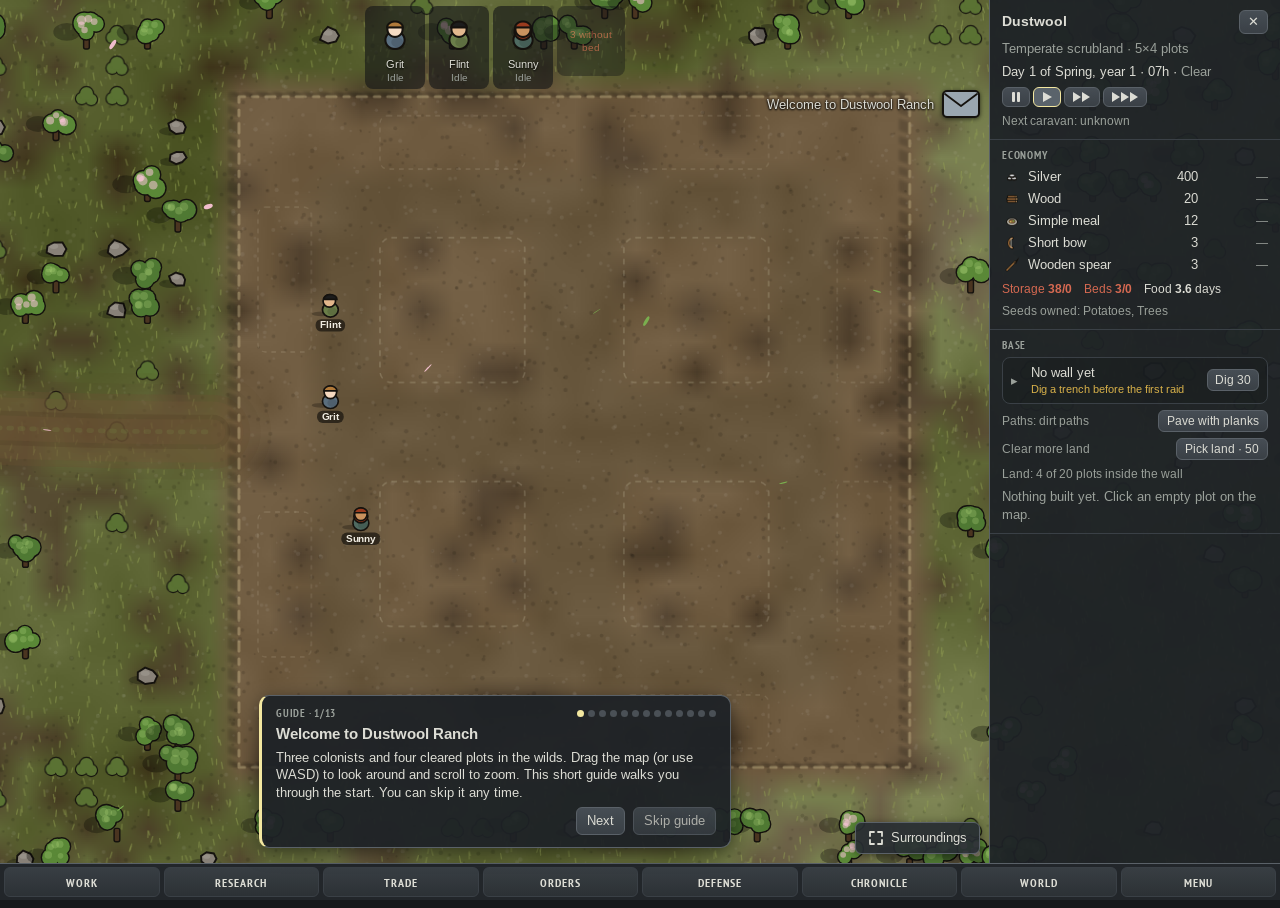
==== index.html @ 15cac8dd "Random events, expeditions, bosses, legacy perks and relics - Storyteller with 3 levels, tension met" ====
<!doctype html>
<html lang="en">
<head>
<meta charset="utf-8">
<meta name="viewport" content="width=device-width,initial-scale=1,viewport-fit=cover">
<meta name="description" content="Dustwool Ranch - a semi-idle colony builder in the browser.">
<meta name="theme-color" content="#22262a">
<meta name="mobile-web-app-capable" content="yes">
<meta name="apple-mobile-web-app-capable" content="yes">
<meta name="apple-mobile-web-app-title" content="Dustwool">
<link rel="manifest" href="manifest.webmanifest">
<link rel="icon" type="image/png" sizes="192x192" href="icon-192.png">
<link rel="apple-touch-icon" href="apple-touch-icon.png">
<title>Dustwool Ranch</title>
<link rel="preconnect" href="https://fonts.googleapis.com">
<link rel="stylesheet" href="https://fonts.googleapis.com/css2?family=Arimo:wght@400;600;700&family=PT+Sans+Narrow:wght@400;700&display=swap">
<style>
/* Layout: full-screen map canvas. Gate wall on the left, plot grid to the right, overview sidebar on the right edge, tabs along the bottom. Deliberately single dark theme like a colony-sim UI. */
:root{
  --ground:#16191b;
  --panel:rgba(30,34,38,.95);
  --edge:#5a6168;
  --edge-soft:#3a4046;
  --text:#ddddd5;
  --dim:#9ba19b;
  --hi:#f3e7a0;
  --good:#8fc46a;
  --bad:#d86a52;
  --warn:#d8b14a;
  --btn:#3a4046;
  --btn-top:#464d54;
  --btn-hover:#535b63;
  --bar:#c9a640;
  --side:290px;
  --r:6px;
  --ui:'Arimo',Arial,'Helvetica Neue',sans-serif;
  --narrow:'PT Sans Narrow','Arial Narrow',Arial,sans-serif;
  color-scheme:dark;
}
html,body{height:100%;overflow:hidden}
[hidden]{display:none!important}
body{background:var(--ground);color:var(--text);font:13px/1.35 var(--ui);user-select:none;-webkit-user-select:none}
#game{position:fixed;inset:0;width:100%;height:100%;display:block;touch-action:none}
.ov{position:fixed;z-index:5}
button{font:inherit;color:var(--text);background:linear-gradient(var(--btn-top),var(--btn));border:1px solid var(--edge);padding:4px 10px;cursor:pointer;border-radius:var(--r)}
button:hover:not([disabled]){background:var(--btn-hover);color:var(--hi)}
button:focus-visible,select:focus-visible,input:focus-visible{outline:2px solid var(--hi);outline-offset:1px}
button[disabled]{opacity:.45;cursor:default}
select,input{font:inherit;color:var(--text);background:#2a2f34;border:1px solid var(--edge);padding:3px 6px;border-radius:var(--r);max-width:100%}
input[type=number]{width:72px;font-variant-numeric:tabular-nums}
.pane{background:var(--panel);border:1px solid var(--edge);box-shadow:0 4px 18px rgba(0,0,0,.5);border-radius:10px}
h3{margin:0;font:700 15px/1.2 var(--ui);text-wrap:balance}
h4{margin:0;font:700 11px/1 var(--narrow);letter-spacing:.07em;text-transform:uppercase;color:var(--dim)}
.lbl{font:700 11px/1 var(--narrow);letter-spacing:.06em;text-transform:uppercase;color:var(--dim)}
.dim{color:var(--dim)}
.num{font-variant-numeric:tabular-nums}
.good{color:var(--good)}.bad{color:var(--bad)}.warn{color:var(--warn)}

#side{right:0;top:0;bottom:calc(36px + env(safe-area-inset-bottom,0px));width:var(--side);display:flex;flex-direction:column;border-left:1px solid var(--edge);background:var(--panel);padding-top:env(safe-area-inset-top,0px);padding-right:env(safe-area-inset-right,0px)}
#side .sect{padding:10px 12px;border-bottom:1px solid var(--edge-soft);display:flex;flex-direction:column;gap:6px}
#side .scroll{overflow:auto;flex:1;min-height:0}
#side .site b{font-size:14px}
.spd{display:flex;gap:3px}
.spd button{padding:3px 7px;display:flex;align-items:center}
.spd button.on{background:#5a636b;border-color:var(--hi)}
.spd svg{height:12px;fill:currentColor}
.eco{display:grid;grid-template-columns:20px 1fr auto auto;gap:2px 6px;align-items:center;font-size:12.5px}
.eco img{width:20px;height:20px}
.eco .n{text-align:right;font-variant-numeric:tabular-nums}
.eco .rate{text-align:right;font-variant-numeric:tabular-nums;font-size:11.5px;min-width:64px}
.grp{border:1px solid var(--edge-soft);border-radius:8px;background:rgba(0,0,0,.14);overflow:hidden}
.grp>.gh{display:grid;grid-template-columns:14px 1fr auto;gap:6px;align-items:center;padding:6px 8px;cursor:pointer}
.grp>.gh:hover{background:rgba(255,255,255,.04)}
.grp>.gh small{display:block;color:var(--dim);font-size:11px}
.grp .chev{transition:transform .15s;color:var(--dim)}
.grp.open .chev{transform:rotate(90deg)}
.grp .gb{padding:0 8px 6px 28px;display:flex;flex-direction:column}
.plotrow{display:grid;grid-template-columns:1fr auto;gap:2px 8px;align-items:center;padding:4px 0;border-top:1px solid rgba(255,255,255,.05)}
.plotrow .nm{cursor:pointer;min-width:0}
.plotrow .nm:hover{color:var(--hi)}
.plotrow small{display:block;color:var(--dim);font-size:11px}
.plotrow button,.grp .gh button{padding:2px 7px;font-size:12px;white-space:nowrap}
#sidetoggle{right:max(8px,env(safe-area-inset-right,0px));top:calc(8px + env(safe-area-inset-top,0px))}
#ovbtn{right:calc(var(--side) + 10px);bottom:calc(46px + env(safe-area-inset-bottom,0px));display:flex;align-items:center;gap:7px;padding:6px 12px;background:rgba(40,45,50,.92);box-shadow:0 2px 10px rgba(0,0,0,.45)}
#ovbtn svg{width:16px;height:16px;fill:none;stroke:currentColor;stroke-width:1.8;stroke-linecap:round;stroke-linejoin:round}
#ovbtn.on{border-color:var(--hi);color:var(--hi)}
body.side-hidden #ovbtn{right:max(10px,env(safe-area-inset-right,0px))}
body.side-hidden #side{display:none}
body:not(.side-hidden) #sidetoggle{display:none}

#pawnbar{left:calc((100% - var(--side))/2);transform:translateX(-50%);top:calc(6px + env(safe-area-inset-top,0px));display:flex;gap:4px;max-width:calc(100% - var(--side) - 120px);overflow-x:auto}
body.side-hidden #pawnbar{left:50%}
.pw{width:58px;flex:none;display:flex;flex-direction:column;align-items:center;cursor:grab;padding:2px 0 3px;border:1px solid transparent;background:rgba(20,22,24,.62);border-radius:8px;touch-action:none}
.pw:hover{border-color:var(--edge)}
.pw.sel{border-color:var(--hi)}
.pw img{width:48px;height:48px;pointer-events:none}
.pw span{font-size:11px;max-width:56px;overflow:hidden;text-overflow:ellipsis;white-space:nowrap;text-shadow:0 1px 2px #000}
.pw i{font-style:normal;font-size:9.5px;color:var(--dim);max-width:56px;overflow:hidden;text-overflow:ellipsis;white-space:nowrap}
.pw.empty{cursor:default;opacity:.65;justify-content:center;font-size:10px;color:var(--dim);height:68px;text-align:center;padding:0 4px}

#msgs{left:max(10px,env(safe-area-inset-left,0px));top:calc(10px + env(safe-area-inset-top,0px));display:flex;flex-direction:column;gap:3px;pointer-events:none;max-width:min(420px,calc(100% - var(--side) - 40px))}
#msgs div{background:rgba(15,17,19,.8);padding:3px 9px;font-size:12.5px;text-shadow:0 1px 1px #000;border-radius:6px}
#letters{right:calc(var(--side) + 10px);top:calc(90px + env(safe-area-inset-top,0px));display:flex;flex-direction:column;gap:6px;align-items:flex-end}
body.side-hidden #letters{right:max(10px,env(safe-area-inset-right,0px))}
.letter{display:flex;align-items:center;gap:8px;background:none;border:none;padding:0;cursor:pointer;color:var(--text);text-shadow:0 1px 2px #000,0 0 3px #000}
.letter:hover{background:none;color:var(--hi)}
.letter svg{width:38px;height:28px;flex:none;filter:drop-shadow(0 1px 2px rgba(0,0,0,.6))}
.letter span{font-size:12.5px;max-width:200px;text-align:right}

#tabs{left:0;right:0;bottom:0;display:flex;gap:4px;background:#22262a;border-top:1px solid var(--edge);padding:3px max(4px,env(safe-area-inset-right,0px)) calc(3px + env(safe-area-inset-bottom,0px)) max(4px,env(safe-area-inset-left,0px))}
#tabs button{flex:1;height:30px;background:linear-gradient(#383e43,#2c3135);font:700 12px var(--narrow);letter-spacing:.08em;text-transform:uppercase;padding:0 4px;border-color:var(--edge-soft)}
#tabs button.on{background:#4c535a;color:var(--hi);border-color:var(--edge)}
#panel{left:max(6px,env(safe-area-inset-left,0px));bottom:calc(42px + env(safe-area-inset-bottom,0px));width:min(600px,calc(100vw - 12px));max-height:calc(100% - 140px);overflow:auto;padding:12px 14px;display:flex;flex-direction:column;gap:10px}
#panel>*,#inspect>*{flex-shrink:0}
#inspect{z-index:7}
.bcat{margin-top:4px}
#inspect{left:max(6px,env(safe-area-inset-left,0px));bottom:calc(42px + env(safe-area-inset-bottom,0px));width:min(410px,calc(100vw - 12px));max-height:calc(100% - 140px);overflow:auto;padding:10px 12px;display:flex;flex-direction:column;gap:8px}
body.panel-open #inspect{left:min(614px,calc(100vw - 416px))}
#hint{left:calc((100% - var(--side))/2);transform:translateX(-50%);bottom:calc(48px + env(safe-area-inset-bottom,0px));background:rgba(15,17,19,.88);padding:5px 12px;font-size:12.5px;border:1px solid var(--edge-soft);border-radius:8px}

.row{display:flex;align-items:center;gap:8px;flex-wrap:wrap}
.between{display:flex;justify-content:space-between;align-items:center;gap:8px}
.chips{display:flex;gap:4px;flex-wrap:wrap}
.chip{border:1px solid var(--edge);padding:1px 8px;font-size:11.5px;background:#2b3035;border-radius:10px}
.chip.ok{border-color:#5f7f45;color:var(--good)}.chip.no{border-color:#7a4a3e;color:var(--bad)}
.bar{height:8px;background:#121416;border:1px solid #3c4248;position:relative;flex:1;min-width:60px;border-radius:5px;overflow:hidden}
.bar>i{position:absolute;left:0;top:0;bottom:0;background:var(--bar)}
.bar.green>i{background:#6f9a4d}.bar.blue>i{background:#5c8bb0}
.skill{display:grid;grid-template-columns:86px 14px 22px 1fr;align-items:center;gap:6px;font-size:12.5px}
.skill .lv{text-align:right;font-variant-numeric:tabular-nums}
.skill svg{width:12px;height:14px}
.skill .bar{height:12px}
.skill .bar>i{background:rgba(220,220,210,.22)}
.portrait{width:56px;height:56px;background:#15181b;border:1px solid var(--edge-soft);border-radius:8px}
table{border-collapse:collapse;width:100%}
td,th{padding:4px 6px;text-align:left;font-size:12.5px;border-bottom:1px solid var(--edge-soft)}
th{font:700 11px var(--narrow);letter-spacing:.06em;text-transform:uppercase;color:var(--dim)}
td.n{text-align:right;font-variant-numeric:tabular-nums}
td img{width:20px;height:20px;vertical-align:middle}
.tablewrap{overflow-x:auto}
.build{display:grid;grid-template-columns:repeat(auto-fill,minmax(170px,1fr));gap:6px}
.build button{display:flex;flex-direction:column;align-items:flex-start;gap:2px;padding:6px 9px;text-align:left}
.build small{color:var(--dim);font-size:11px;line-height:1.3}
.proj{border:1px solid var(--edge-soft);padding:8px 10px;display:flex;flex-direction:column;gap:5px;background:rgba(0,0,0,.15);border-radius:8px}
.proj.cur{border-color:var(--hi)}
.proj.done{opacity:.6}
.biomes{display:grid;grid-template-columns:repeat(auto-fill,minmax(210px,1fr));gap:8px}
.biome{border:1px solid var(--edge);padding:10px;display:flex;flex-direction:column;gap:6px;background:rgba(0,0,0,.18);border-radius:10px}
.biome ul{margin:0;padding-left:16px;font-size:12px;line-height:1.4}
.swatch{height:26px;border:1px solid var(--edge-soft);border-radius:6px}

#modalwrap{position:fixed;inset:0;z-index:20;background:rgba(0,0,0,.45);display:flex;align-items:center;justify-content:center;padding:16px}
#modal{width:min(800px,100%);max-height:calc(100% - 20px);overflow:auto;padding:16px 18px;display:flex;flex-direction:column;gap:12px}
#modal p{margin:0;max-width:64ch;line-height:1.5}
#modal.narrow{width:min(560px,100%)}
@media (min-width:700px){body:not(.side-hidden) #modalwrap{padding-right:calc(var(--side) + 16px)}body:not(.side-hidden) #tut{left:calc((100% - var(--side))/2)}}
#modal.narrow p{max-width:none}
.cols2{display:grid;grid-template-columns:1fr 1fr;gap:16px}
.cols2>div{min-width:0}
.req{border:1px solid var(--warn);border-radius:8px;padding:8px 10px;display:flex;flex-direction:column;gap:6px;background:rgba(216,177,74,.07)}
#ghost{position:fixed;z-index:30;pointer-events:none;transform:translate(-50%,-50%)}
#ghost img{width:44px;height:44px;opacity:.85}
@media (max-width:900px){:root{--side:256px}}
@media (max-width:700px){
  #ovbtn{right:max(10px,env(safe-area-inset-right,0px));bottom:calc(140px + env(safe-area-inset-bottom,0px))}
  .cols2{grid-template-columns:1fr}
  #side{width:min(300px,86vw);z-index:8}
  #sidetoggle{z-index:9;top:auto;bottom:calc(48px + env(safe-area-inset-bottom,0px))}
  #pawnbar,body.side-hidden #pawnbar{left:50%;max-width:calc(100% - 20px);top:auto;bottom:calc(90px + env(safe-area-inset-bottom,0px))}
  #letters,body.side-hidden #letters{right:max(10px,env(safe-area-inset-right,0px))}
  body.panel-open #inspect{display:none}
}
@media (prefers-reduced-motion:reduce){.grp .chev{transition:none}}
/* cinematic */
#cine{position:fixed;inset:0;z-index:60;cursor:pointer;color:#eee}
#cine .bar{position:absolute;left:0;right:0;height:0;background:#050505;transition:height 1.1s cubic-bezier(.2,.8,.2,1)}
#cine.on .bar{height:10vh}#cine .bt{top:0}#cine .bb{bottom:0}
#cine .ctitle{position:absolute;top:13vh;left:0;right:0;text-align:center;font:700 42px/1.1 var(--narrow);letter-spacing:.14em;text-transform:uppercase;color:var(--hi);text-shadow:0 2px 14px rgba(0,0,0,.9);opacity:0;transform:translateY(-12px);transition:opacity 1.2s,transform 1.2s}
#cine .ctitle small{display:block;font:400 13px var(--ui);letter-spacing:.32em;color:#d8d0b0;margin-bottom:6px}
#cine .ctitle.show{opacity:1;transform:none}
#cine .ccard{position:absolute;left:4vw;bottom:14vh;min-width:260px;background:rgba(18,20,22,.84);border:1px solid var(--edge);border-radius:10px;padding:14px 18px;opacity:0;transform:translateX(-24px);transition:opacity .9s,transform .9s}
#cine .ccard.show{opacity:1;transform:none}
#cine .ccard h4{margin-bottom:8px}
#cine .ccard>div{display:flex;justify-content:space-between;gap:28px;padding:4px 0;border-bottom:1px solid rgba(255,255,255,.07);font-size:13px}
#cine .ccard.show>div{animation:crow .5s both}
#cine .ccard>div:nth-of-type(2){animation-delay:.12s}#cine .ccard>div:nth-of-type(3){animation-delay:.24s}#cine .ccard>div:nth-of-type(4){animation-delay:.36s}#cine .ccard>div:nth-of-type(5){animation-delay:.48s}#cine .ccard>div:nth-of-type(6){animation-delay:.6s}#cine .ccard>div:nth-of-type(7){animation-delay:.72s}
@keyframes crow{from{opacity:0;transform:translateX(-10px)}to{opacity:1;transform:none}}
#cine .sub{position:absolute;bottom:calc(10vh + 14px);left:0;right:0;text-align:center;font:italic 15px var(--ui);color:#e8e2c8;opacity:0;transition:opacity .8s;text-shadow:0 1px 6px #000}
#cine .sub.show{opacity:1}
#cine .fade{position:absolute;inset:0;background:#000;opacity:0;transition:opacity 1.2s;pointer-events:none}
#cine .fade.show{opacity:1}
#cine .cnew{position:absolute;left:50%;top:50%;transform:translate(-50%,-42%);opacity:0;transition:opacity 1s,transform 1.4s;text-align:center;width:min(560px,90vw)}
#cine .cnew.show{opacity:1;transform:translate(-50%,-50%)}
#cine .cnew small{display:block;font:400 13px var(--ui);letter-spacing:.32em;text-transform:uppercase;color:#bbb}
#cine .cnew b{display:block;font:700 48px/1.1 var(--narrow);letter-spacing:.1em;text-transform:uppercase;color:var(--hi);margin:6px 0}
#cine .cnew .bn{font-size:15px;color:#ddd}
#cine .cnew ul{list-style:none;padding:0;margin:14px 0 0;font-size:13px;line-height:1.6}
#cine .cnew li.p{color:var(--good)}#cine .cnew li.c{color:#e0a080}
#cine .cskip{position:absolute;right:22px;bottom:calc(10vh + 12px);font-size:11px;color:rgba(255,255,255,.45);letter-spacing:.12em;text-transform:uppercase}
body.cine .ov{opacity:0!important;pointer-events:none!important;transition:opacity .6s}
/* tooltip */
#tip{position:fixed;z-index:70;max-width:250px;background:rgba(22,24,26,.97);border:1px solid var(--edge);border-left:3px solid var(--hi);border-radius:6px;padding:7px 10px;font-size:12px;line-height:1.4;pointer-events:none;box-shadow:0 4px 14px rgba(0,0,0,.5);animation:tipin .14s ease-out}
@keyframes tipin{from{opacity:0;transform:translateY(-3px)}to{opacity:1;transform:none}}
.chip[data-tip]{cursor:help;border-bottom:1px dotted rgba(243,231,160,.5)}
/* UI motion */
.pane.pop{animation:pop .24s cubic-bezier(.2,.9,.3,1.15)}
@keyframes pop{from{opacity:0;transform:translateY(10px) scale(.985)}to{opacity:1;transform:none}}
#msgs>div.new{animation:toast .38s cubic-bezier(.2,.9,.3,1.15) both}
@keyframes toast{from{opacity:0;transform:translateX(-22px)}to{opacity:1;transform:none}}
.letter.new{animation:lpop .55s cubic-bezier(.2,.9,.3,1.45) both}
@keyframes lpop{from{opacity:0;transform:translateX(34px) scale(.8)}to{opacity:1;transform:none}}
button{transition:background .15s,color .15s,transform .08s,box-shadow .15s}
button:active:not([disabled]){transform:scale(.96)}
.build button:hover:not([disabled]){transform:translateY(-1px);box-shadow:0 4px 12px rgba(0,0,0,.35)}
#tabs button.on{box-shadow:inset 0 -3px 0 var(--hi)}
#modal{animation:pop .26s cubic-bezier(.2,.9,.3,1.15)}
/* tutorial */
#tut{left:50%;bottom:calc(52px + env(safe-area-inset-bottom,0px));transform:translateX(-50%);width:min(440px,calc(100vw - 24px));padding:12px 14px;display:flex;flex-direction:column;gap:6px;border-left:3px solid var(--hi);z-index:8}
#tut.pop{animation:tutpop .35s cubic-bezier(.2,.9,.3,1.2)}
@keyframes tutpop{from{opacity:0;transform:translateX(-50%) translateY(14px)}to{opacity:1;transform:translateX(-50%)}}
#tut .dots{display:flex;gap:4px}#tut .dots i{width:7px;height:7px;border-radius:50%;background:#4a5056}#tut .dots i.d{background:var(--good)}#tut .dots i.c{background:var(--hi)}
#tut .ok{color:var(--good);font-weight:700;animation:pop .3s}
.tut-hl{animation:tuthl 1.2s ease-in-out infinite!important}
@keyframes tuthl{0%,100%{box-shadow:0 0 0 2px rgba(243,231,160,.85)}50%{box-shadow:0 0 0 2px #fff6c8,0 0 14px 4px rgba(243,231,160,.55)}}

/* ===== work list ===== */
.wk{display:flex;flex-direction:column;gap:4px}
.wk-head{display:grid;grid-template-columns:1fr;gap:4px;position:sticky;top:-12px;background:var(--panel);z-index:1;padding:2px 0}
.wk-head .wk-n{justify-self:start;padding:2px 8px;font-size:11.5px}
.wk-g{display:grid;grid-template-columns:repeat(9,1fr);gap:3px}
html body .wk-head .wk-g button{padding:4px 0;min-height:0;min-width:0;overflow:hidden;white-space:nowrap;font:700 11px var(--narrow);letter-spacing:0}
html body .wk-head .wk-n{padding:2px 10px;min-height:0;font-size:11.5px}
.wk-head button.on{border-color:var(--hi);color:var(--hi);background:#4c535a}
.wk-row{display:flex;flex-direction:column;gap:3px;padding:5px 6px;border:1px solid var(--edge-soft);border-radius:8px;background:rgba(255,255,255,.02)}
.wk-top{display:flex;align-items:center;gap:6px;min-width:0}
.wk-top img{width:24px;height:24px;flex:none}
.wk-top b{flex:1;min-width:0;overflow:hidden;text-overflow:ellipsis;white-space:nowrap;cursor:pointer}
.wk-top select{max-width:58%;font-size:12px;padding:2px 4px}
.wk-row .wk-g span{position:relative;text-align:center;font:600 12px var(--ui);font-variant-numeric:tabular-nums;padding:2px 0;border-radius:4px;background:linear-gradient(to top,rgba(201,166,64,.32) var(--f),rgba(255,255,255,.04) var(--f))}
.wk-row .wk-g span.on{outline:1px solid var(--hi);color:var(--hi)}
.wk-row .wk-g i{position:absolute;top:-3px;right:1px;font-style:normal;font-size:9px;color:#e8a040;letter-spacing:-1px}
/* ===== chronicle / stats / saves ===== */
.chron{display:flex;flex-direction:column;gap:3px}
.chron h4{margin-top:8px}
.ce{display:flex;gap:8px;align-items:flex-start;font-size:12.5px;line-height:1.35}
.ce i{font-style:normal;width:18px;flex:none;text-align:center;color:var(--hi)}
.ce-raid i{color:#e08a6a}.ce-people i{color:#8ab4d8}.ce-research i{color:#b8a0e0}.ce-boss i{color:#e05a4a}.ce-exp i{color:#8fc46a}
.stg{display:grid;grid-template-columns:repeat(auto-fit,minmax(220px,1fr));gap:8px}
.stc{border:1px solid var(--edge-soft);border-radius:8px;padding:8px 10px;background:rgba(255,255,255,.02)}
.spark{width:100%;height:70px;display:block;margin-top:4px}
.spk{display:flex;justify-content:space-between;font-size:10.5px;color:var(--dim)}
.slots{display:flex;flex-direction:column;gap:6px}
.slot{display:flex;align-items:center;gap:8px;border:1px solid var(--edge-soft);border-radius:8px;padding:5px}
.slot img,.slot-e{width:80px;height:45px;border-radius:4px;object-fit:cover;flex:none;background:#222;display:grid;place-items:center;font-size:11px;color:var(--dim)}
.slot-t{flex:1;min-width:0;display:flex;flex-direction:column}.slot-t small{color:var(--dim);font-size:11px;line-height:1.3}
.slot-b{display:flex;gap:4px;flex:none}
/* ===== raid card ===== */
#raidcard{left:calc((100% - var(--side))/2);transform:translateX(-50%);top:calc(84px + env(safe-area-inset-top,0px));width:min(460px,calc(100vw - var(--side) - 24px));padding:9px 12px;display:flex;flex-direction:column;gap:6px;border-left:3px solid var(--bad);z-index:7}
#raidcard.pop{animation:tutpop .35s cubic-bezier(.2,.9,.3,1.2)}
body.side-hidden #raidcard{left:50%;width:min(460px,calc(100vw - 24px))}
body.mob #raidcard{left:6px;right:6px;width:auto;transform:none;top:calc(52px + env(safe-area-inset-top,0px))}
body.mob #raidcard.pop{animation:pop .3s}
.bossbar{position:relative;height:16px;border-radius:8px;background:#2a1a18;overflow:hidden;border:1px solid #6a2a20}
.bossbar i{display:block;height:100%;background:linear-gradient(90deg,#a8281e,#e05a3a);transition:width .3s}
.bossbar span{position:absolute;inset:0;text-align:center;font:700 11px/16px var(--ui);letter-spacing:.1em;text-transform:uppercase;color:#fff;text-shadow:0 1px 2px #000}
/* storyteller */
.storybar{display:flex;flex-wrap:wrap;align-items:center;gap:8px;font-size:12px;margin-bottom:8px}.storybar .tens{width:90px;height:7px;border-radius:4px;background:#0006;overflow:hidden;display:inline-block}.storybar .tens i{display:block;height:100%;transition:width .4s}
/* expeditions */
#expwins{right:calc(var(--side) + 10px);bottom:calc(48px + env(safe-area-inset-bottom,0px));display:flex;flex-direction:column;gap:8px;align-items:flex-end;z-index:6;pointer-events:none}
.expw{pointer-events:auto;width:min(500px,calc(100vw - var(--side) - 24px));padding:8px 10px;display:flex;flex-direction:column;gap:6px;border-left:3px solid #d8b14a}
.expw.alert{border-left-color:#f0c050;box-shadow:0 0 0 1px #f0c05055,0 8px 24px #0008}
.expw .xh{display:flex;align-items:center;gap:8px;font-size:12.5px}.expw .xh b{white-space:nowrap}.expw .xh .dim{white-space:nowrap;overflow:hidden;text-overflow:ellipsis;flex:1;min-width:0}
.expw .xh button{padding:2px 9px;flex:none}.expw .xbar{width:70px;height:6px;border-radius:3px;background:#0006;overflow:hidden;flex:none}.expw .xbar i{display:block;height:100%;background:#d8b14a}
.expw canvas{width:100%;height:136px;border-radius:6px;display:block;background:#1a2030}
.expw.min{width:auto;max-width:min(420px,calc(100vw - 24px))}.expw.min canvas,.expw.min .xb{display:none}
.expw .xb{display:flex;flex-direction:column;gap:6px;font-size:12px}
.xparty{display:flex;flex-wrap:wrap;gap:6px 10px;align-items:center}.xp{display:flex;align-items:center;gap:5px}.xp img{width:26px;height:26px}.xp>span{display:flex;flex-direction:column;gap:2px}.hpb{width:54px;height:4px;background:#0006;border-radius:2px;overflow:hidden}.hpb i{display:block;height:100%}
.xparty .xs{font-size:11.5px}
.xlog{display:flex;flex-direction:column;gap:2px;max-height:72px;overflow:auto}.xlog div{opacity:.85}.xlog div:first-child{opacity:1}.xlog .good{color:var(--good,#8fc46a)}.xlog .bad{color:var(--bad,#d86a52)}
.xch{background:#f0c05014;border:1px solid #f0c05055;border-radius:6px;padding:6px 8px;display:flex;flex-direction:column;gap:5px}
.xdests{display:grid;grid-template-columns:repeat(auto-fill,minmax(200px,1fr));gap:6px}.xdest{display:flex;flex-direction:column;align-items:flex-start;gap:3px;text-align:left;padding:8px 10px}.xdest small{font-size:11px;line-height:1.35}.xdest.on{outline:2px solid #d8b14a}
.chip.on{outline:2px solid #d8b14a}
body.mob #expwins{right:8px;left:8px;bottom:calc(158px + env(safe-area-inset-bottom,0px));align-items:stretch;z-index:4}
body.mob .expw{width:auto}body.mob .expw.min{max-width:none}body.mob .expw canvas{height:110px}
/* bosses + legacy */
#bossintro{left:calc((100% - var(--side))/2);top:32%;transform:translate(-50%,-50%);text-align:center;pointer-events:none;z-index:9;display:flex;flex-direction:column;gap:2px;text-shadow:0 2px 12px #000,0 0 2px #000}
#bossintro small{font-size:13px;letter-spacing:.35em;text-transform:uppercase;color:#f0c0a0}#bossintro b{font-size:clamp(26px,5vw,44px);color:#ffe4c8;letter-spacing:.04em}
#bossintro.go{animation:bossin 4.2s ease forwards}@keyframes bossin{0%{opacity:0;transform:translate(-50%,-40%) scale(1.15)}12%{opacity:1;transform:translate(-50%,-50%) scale(1)}80%{opacity:1}100%{opacity:0;transform:translate(-50%,-55%)}}
body.mob #bossintro{left:50%}
.bossbar{position:relative;height:16px;border-radius:4px;background:#0008;overflow:hidden}.bossbar i{display:block;height:100%;background:linear-gradient(90deg,#a8302a,#e05a3a)}.bossbar span{position:absolute;inset:0;font-size:11px;line-height:16px;text-align:center;color:#fff}
.perks{display:flex;flex-direction:column;gap:6px}.prow{display:grid;grid-template-columns:repeat(3,1fr);gap:6px}.perk{display:flex;flex-direction:column;align-items:flex-start;gap:2px;text-align:left;padding:7px 8px}.perk small{font-size:11px;line-height:1.3}.perk.has{border-color:#d8b14a}.perk .pips{color:#d8b14a;letter-spacing:2px;font-size:11px}
body.mob .prow{grid-template-columns:1fr 1fr}
.relics{display:grid;grid-template-columns:repeat(auto-fill,minmax(150px,1fr));gap:6px}.relic{display:flex;flex-direction:column;gap:2px;padding:7px 9px;border-radius:6px;background:#d8b14a14;border:1px solid #d8b14a44}.relic small{font-size:11px}.rgem{color:#7fc8d8;font-size:16px}
/* ===== boot screen ===== */
#boot{position:fixed;inset:0;z-index:100;background:radial-gradient(circle at 50% 40%,#2a2620,#121416 70%);display:grid;place-items:center;transition:opacity .6s ease}
#boot.out{opacity:0;pointer-events:none}
#boot .bx{display:flex;flex-direction:column;align-items:center;gap:12px;padding:24px;width:min(420px,92vw);text-align:center}
#boot h1{margin:0;font:700 30px/1.1 var(--narrow);letter-spacing:.14em;text-transform:uppercase;color:var(--hi)}
#boot .bbar{width:100%;height:6px;border-radius:3px;background:#2e3337;overflow:hidden}
#boot .bbar i{display:block;height:100%;width:0;background:linear-gradient(90deg,#c9a640,#f3e7a0);transition:width .35s ease}
#bootmsg{font-size:13px;color:var(--dim);min-height:18px}
#booterr{display:flex;flex-direction:column;gap:10px;font-size:13px;color:#e8c8b8}
#booterr p{margin:0;max-height:30vh;overflow:auto;white-space:pre-wrap;word-break:break-word;text-align:left;background:rgba(0,0,0,.3);padding:8px;border-radius:6px;font:12px/1.4 monospace}
#boot .brow{display:flex;flex-wrap:wrap;gap:6px;justify-content:center}
#boot svg{filter:drop-shadow(0 4px 10px rgba(0,0,0,.5));animation:bootbob 2.4s ease-in-out infinite}
@keyframes bootbob{50%{transform:translateY(-4px)}}
/* ===== mobile ===== */
html{touch-action:manipulation;-webkit-text-size-adjust:100%}
#mhud{display:none}
body.mob #mhud{display:flex;left:max(6px,env(safe-area-inset-left,0px));right:max(6px,env(safe-area-inset-right,0px));top:calc(6px + env(safe-area-inset-top,0px));height:40px;align-items:center;gap:6px;padding:0 6px 0 10px;background:rgba(24,27,30,.92);border:1px solid var(--edge);border-radius:10px;box-shadow:0 2px 10px rgba(0,0,0,.45);z-index:9}
body.mob #mhud .dt{display:flex;flex-direction:column;line-height:1.1;min-width:0;flex:1;overflow:hidden}
body.mob #mhud .dt b{font-size:12.5px;white-space:nowrap;overflow:hidden;text-overflow:ellipsis}
body.mob #mhud .dt small{font-size:10.5px;color:var(--dim);white-space:nowrap;overflow:hidden;text-overflow:ellipsis}
body.mob #mhud .dt small.bad{color:var(--bad)}
body.mob #mhud .sv{font:700 13px var(--ui);color:var(--hi);white-space:nowrap;font-variant-numeric:tabular-nums}
body.mob #mhud .spd{display:flex;gap:2px}
body.mob #mhud .spd button,body.mob #mhud .mb{width:34px;height:32px;padding:0;display:grid;place-items:center;min-height:0}
body.mob #mhud svg{width:15px;height:13px;fill:currentColor}
body.mob #mhud .spd button.on{border-color:var(--hi);color:var(--hi);background:#4c535a}
body.mob #sidetoggle{display:none}
body.mob #msgs{top:calc(54px + env(safe-area-inset-top,0px));left:8px;max-width:calc(100% - 70px);font-size:12px}
body.mob #letters{top:calc(54px + env(safe-area-inset-top,0px));right:max(6px,env(safe-area-inset-right,0px))}
body.mob .letter span{display:none}
body.mob .letter svg{width:34px;height:25px}
body.mob #pawnbar{left:6px;right:6px;transform:none;max-width:none;top:auto;bottom:calc(44px + env(safe-area-inset-bottom,0px));justify-content:flex-start;scrollbar-width:none;padding-bottom:2px}
body.mob #pawnbar::-webkit-scrollbar{display:none}
body.mob .pw{width:52px}body.mob .pw img{width:40px;height:40px}body.mob .pw span{font-size:10.5px;max-width:50px}body.mob .pw i{font-size:9px;max-width:50px}body.mob .pw.empty{height:58px}
body.mob.sheet-open #pawnbar{display:none}
body.mob #tabs{gap:2px;padding-left:max(2px,env(safe-area-inset-left,0px));padding-right:max(2px,env(safe-area-inset-right,0px))}
body.mob #tabs button{height:36px;font-size:10.5px;letter-spacing:0;padding:0 1px;min-width:0;overflow:hidden;text-overflow:ellipsis;white-space:nowrap}
body.mob #inspect,body.mob #panel,body.mob.panel-open #inspect{left:0;right:0;width:auto;bottom:calc(42px + env(safe-area-inset-bottom,0px));max-height:min(58vh,calc(100% - 110px));border-radius:14px 14px 0 0;border-bottom:none;padding-top:16px}
body.mob #inspect::before,body.mob #panel::before{content:'';position:absolute;left:50%;top:6px;width:38px;height:4px;margin-left:-19px;border-radius:2px;background:#5a6168}
body.mob.panel-open #inspect{display:none}
body.mob #ovbtn{right:max(8px,env(safe-area-inset-right,0px));bottom:calc(118px + env(safe-area-inset-bottom,0px));padding:8px}
body.mob #ovbtn{font-size:0;gap:0}body.mob #ovbtn svg{width:18px;height:18px}
body.mob.sheet-open #ovbtn{display:none}
body.mob #hint{left:50%;bottom:calc(118px + env(safe-area-inset-bottom,0px));max-width:calc(100% - 80px);text-align:center}
body.mob #tut{left:6px;right:6px;width:auto;transform:none;top:calc(52px + env(safe-area-inset-top,0px));bottom:auto;padding:10px 12px;font-size:12.5px}
body.mob #tut.pop{animation:pop .3s}
body.mob #tut h3{font-size:14px}
body.mob #side{width:min(320px,88vw);bottom:calc(42px + env(safe-area-inset-bottom,0px));z-index:12;box-shadow:-6px 0 20px rgba(0,0,0,.5)}
body.mob #modal{padding:14px}
body.mob #modalwrap{padding:8px}
body.mob .build{grid-template-columns:1fr 1fr}
body.mob #cine .ctitle{font-size:clamp(24px,7vw,42px);top:12vh}
body.mob #cine .ccard{left:4vw;right:4vw;min-width:0;bottom:12vh;padding:10px 14px}
body.mob #cine .cnew b{font-size:clamp(28px,9vw,48px)}
body.mob #cine .sub{font-size:13px;padding:0 12px}
@media (pointer:coarse){button{min-height:32px}.chip{padding:5px 9px}#tabs button{min-height:0}}
@media (max-height:520px){body.mob #inspect,body.mob #panel{right:auto;width:min(440px,56vw);top:calc(52px + env(safe-area-inset-top,0px));max-height:none;border-radius:0 14px 0 0}body.mob #inspect::before,body.mob #panel::before{display:none}body.mob #tut{left:auto;width:min(360px,48vw)}}

/* ===== compact mobile sheets ===== */
html body.mob #inspect,html body.mob #panel{max-height:min(46vh,calc(100% - 110px));padding:16px 12px 10px;gap:7px;font-size:12.5px;transition:max-height .25s ease}
html body.mob.sheet-min #inspect,html body.mob.sheet-min #panel{max-height:58px;overflow:hidden}
html body.mob #inspect h3,html body.mob #panel h3{font-size:14px}
html body.mob #inspect .portrait{width:52px;height:52px}
html body.mob .build{gap:6px}
html body.mob .build button{padding:6px 8px;min-height:0}
html body.mob .build button b{font-size:12.5px}
html body.mob .build button small{font-size:10.5px;line-height:1.3}
html body.mob #panel table{font-size:12px}html body.mob #panel th,html body.mob #panel td{padding:3px 5px}
html body.mob #panel .row,html body.mob #inspect .row{gap:6px}
html body.mob #panel button,html body.mob #inspect button{padding:4px 9px;font-size:12px}
html body.mob .longhelp{display:none}
body:not(.mob) .shorthelp{display:none}
html body.mob .colnav button{width:34px;padding:0;font-size:16px}
html body.mob .proj{padding:8px}
@media (max-height:520px){html body.mob #inspect,html body.mob #panel{max-height:none}html body.mob.sheet-min #inspect,html body.mob.sheet-min #panel{max-height:58px;bottom:auto}}
@media (prefers-reduced-motion:reduce){.pane.pop,#msgs>div.new,.letter.new,#tut.pop,#modal{animation:none}}

</style>

<div id="boot" role="status" aria-live="polite"><div class="bx">
<svg viewBox="0 0 64 64" width="72" height="72" aria-hidden="true"><circle cx="46" cy="16" r="8" fill="#e8be5a"/><path d="M14 32 L32 18 L50 32 L50 52 L14 52Z" fill="#8a3f2c" stroke="#1e140e" stroke-width="2"/><path d="M11 33 L32 16 L53 33" fill="none" stroke="#d8c8a0" stroke-width="3"/><rect x="26" y="38" width="12" height="14" fill="#5c4228" stroke="#1e140e" stroke-width="1.5"/><path d="M26 38 L38 52 M38 38 L26 52" stroke="#d8c8a0" stroke-width="1.5"/><path d="M4 54 H60" stroke="#606738" stroke-width="4"/></svg>
<h1>Dustwool Ranch</h1><div class="bbar"><i id="bootfill"></i></div><div id="bootmsg">Starting</div>
<div id="booterr" hidden><p id="booterrtxt"></p><div class="brow"><button id="bootreload">Reload</button><button id="bootgo">Continue anyway</button><button id="bootbak">Download save backup</button><button id="bootfresh">Start a new colony</button></div></div>
</div></div>
<canvas id="game" aria-label="Colony map"></canvas>
<div id="mhud" class="ov" aria-label="Status"></div>
<div id="msgs" class="ov" aria-live="polite"></div>
<div id="raidcard" class="ov pane" hidden></div>
<div id="expwins" class="ov"></div>
<div id="bossintro" class="ov" hidden></div>
<div id="pawnbar" class="ov" aria-label="Colonists"></div>
<div id="letters" class="ov"></div>
<aside id="side" class="ov" aria-label="Overview"></aside>
<button id="sidetoggle" class="ov" data-act="side">Overview</button>
<button id="ovbtn" class="ov" data-act="ovmode" title="Zoom out to see the colony and its surroundings (key M)"></button>
<div id="inspect" class="ov pane" hidden></div>
<div id="panel" class="ov pane" hidden></div>
<div id="hint" class="ov" hidden></div>
<nav id="tabs" class="ov">
  <button data-act="tab" data-v="work" id="tab-work">Work</button>
  <button data-act="tab" data-v="research" id="tab-research">Research</button>
  <button data-act="tab" data-v="trade" id="tab-trade">Trade</button>
  <button data-act="tab" data-v="contracts" id="tab-contracts">Orders</button>
  <button data-act="tab" data-v="defense" id="tab-defense">Defense</button>
  <button data-act="tab" data-v="log" id="tab-log">Chronicle</button>
  <button data-act="tab" data-v="world" id="tab-world">World</button>
  <button data-act="tab" data-v="menu" id="tab-menu">Menu</button>
</nav>
<div id="modalwrap" hidden><div id="modal" class="pane" role="dialog" aria-modal="true"></div></div>
<div id="ghost" hidden></div>

<script>
'use strict';
(()=>{
/* ================= constants & defs ================= */
const T=32,P=5,G=8,GAP=G-P,GU=(G-P+1)>>1,MID=P+((G-P)>>1),OX=12,OY=8,DAY=300;
const DIR4=[[1,0],[-1,0],[0,1],[0,-1]];
const OUT='#15120e';
const SAVE_KEY='dustwool-ranch-save-v3';

const ITEMS={
  potato:{n:'Potatoes',v:1.1,food:.05},rice:{n:'Rice',v:1.0,food:.05},corn:{n:'Corn',v:1.3,food:.05},hay:{n:'Hay',v:.5},
  cotton:{n:'Cotton',v:1.5},egg:{n:'Eggs',v:1.6,food:.06},milk:{n:'Milk',v:2.0},wool:{n:'Shaggox wool',v:2.6},
  wood:{n:'Wood',v:1.2},stone:{n:'Stone blocks',v:1.5},comp:{n:'Components',v:30},
  meat:{n:'Raw meat',v:1.4,food:.05},leather:{n:'Leather',v:2.4},steel:{n:'Steel',v:2.8},
  meal:{n:'Simple meal',v:16,food:.9,table:true},finemeal:{n:'Fine meal',v:28,food:1.1,table:true},cheese:{n:'Cheese wheel',v:42},
  parka:{n:'Wool parka',v:125},duster:{n:'Leather duster',v:140},
  bow:{n:'Short bow',v:30,weapon:true},spear:{n:'Wooden spear',v:22,weapon:true},recurve:{n:'Recurve bow',v:75,weapon:true},steelspear:{n:'Steel spear',v:70,weapon:true},rifle:{n:'Bolt-action rifle',v:260,weapon:true},
  woodarmor:{n:'Wooden chest plate',v:40,armor:true},leatherarmor:{n:'Leather armor',v:120,armor:true},helmet:{n:'Steel helmet',v:90,armor:true},flakvest:{n:'Flak vest',v:240,armor:true},
  assault:{n:'Assault rifle',v:420,weapon:true},sniper:{n:'Sniper rifle',v:560,weapon:true},lmg:{n:'Light machine gun',v:780,weapon:true},charge:{n:'Charge rifle',v:1400,weapon:true},
  longsword:{n:'Longsword',v:220,weapon:true},warhammer:{n:'Warhammer',v:340,weapon:true},zweihander:{n:'Zweihander',v:520,weapon:true},monosword:{n:'Monosword',v:1300,weapon:true},
  plate:{n:'Plate armor',v:480,armor:true},advhelmet:{n:'Advanced helmet',v:260,armor:true},recon:{n:'Recon armor',v:900,armor:true},marine:{n:'Marine armor',v:1800,armor:true},marinehelm:{n:'Marine helmet',v:700,armor:true},
  chemfuel:{n:'Chemfuel',v:2.4},shell:{n:'Mortar shell',v:30},mine:{n:'Landmine',v:28},plasteel:{n:'Plasteel',v:9},acomp:{n:'Advanced components',v:180},schem:{n:'Tech schematics',v:250},
};
const ICAT={food:['potato','rice','corn','egg','milk','meat','meal','finemeal','cheese'],mat:['hay','cotton','wool','leather','wood','stone','steel','chemfuel','plasteel','comp','acomp','schem'],gear:['parka','duster','bow','spear','recurve','steelspear','rifle','assault','sniper','lmg','charge','longsword','warhammer','zweihander','monosword','woodarmor','leatherarmor','helmet','flakvest','plate','advhelmet','recon','marine','marinehelm'],mil:['shell','mine']};
const ICATN={food:'Food',mat:'Materials',gear:'Apparel & gear',mil:'Munitions'};
const BUYABLE=['wood','stone','steel','leather','comp','chemfuel','plasteel'];
function isGear(i){return !!(ITEMS[i]&&(ITEMS[i].weapon||ITEMS[i].armor))}
const WEAPONS={charge:{range:24,acc:.25,aim:1},lmg:{range:20,acc:.05,aim:.45,burst:true},sniper:{range:32,acc:.35,aim:3.2},assault:{range:21,acc:.12,aim:.8},rifle:{range:26,acc:.2,aim:2.5},recurve:{range:17,acc:.08,aim:1.1},bow:{range:14,acc:0,aim:1.25},monosword:{range:1.6,acc:.4,aim:1},zweihander:{range:1.6,acc:.3,aim:1.4},warhammer:{range:1.6,acc:.25,aim:1.3},longsword:{range:1.6,acc:.3,aim:1.1},steelspear:{range:1.6,acc:.25,aim:1.3},spear:{range:1.6,acc:.15,aim:1.5}};
const WILD={hare:{n:'Hare',meat:6,leather:2,speed:.9,size:.5},deer:{n:'Deer',meat:24,leather:8,speed:.7,size:1},boar:{n:'Wild boar',meat:30,leather:10,speed:.6,size:1}};
const CROPS={
  potato:{n:'Potatoes',item:'potato',grow:70,yield:8,unlock:0},
  haygrass:{n:'Haygrass',item:'hay',grow:55,yield:14,unlock:35},
  rice:{n:'Rice',item:'rice',grow:48,yield:6,unlock:60},
  corn:{n:'Corn',item:'corn',grow:140,yield:20,unlock:120},
  cotton:{n:'Cotton',item:'cotton',grow:100,yield:10,unlock:180,req:'cotton'},
  tree:{n:'Trees',item:'wood',grow:200,yield:24,unlock:0,hidden:true},
};
const ANIMALS={
  chicken:{n:'Chicken',pl:'Chickens',space:2,eat:.4,prod:'egg',ptime:55,pcount:1,ground:true,adult:120,gest:110,price:35,speed:1.6,work:'Collecting eggs from'},
  goat:{n:'Goat',pl:'Goats',space:4,eat:1.5,prod:'milk',ptime:80,pcount:7,adult:200,gest:200,price:110,speed:1.4,work:'Milking'},
  shaggox:{n:'Shaggox',pl:'Shaggoxen',space:8,eat:3,prod:'wool',ptime:160,pcount:28,adult:300,gest:320,price:320,speed:1.1,work:'Shearing'},
};
const RECIPES={
  meal:{n:'Cook simple meals',out:'meal',outN:1,in:[{any:['potato','rice','corn','egg','meat'],n:6}],work:8,sk:'cooking',d:'6 vegetables, eggs or meat'},
  finemeal:{n:'Cook fine meals',out:'finemeal',outN:1,in:[{any:['potato','rice','corn'],n:4},{any:['egg','milk','meat'],n:3}],work:12,sk:'cooking',d:'4 vegetables + 3 eggs, milk or meat'},
  cheese:{n:'Make cheese wheels',out:'cheese',outN:1,in:[{any:['milk'],n:10}],work:12,sk:'cooking',req:'cheese',d:'10 milk'},
  parka:{n:'Tailor wool parkas',out:'parka',outN:1,in:[{any:['wool','cotton'],n:30}],work:24,sk:'crafting',req:'tailoring',d:'30 wool or cotton'},
  duster:{n:'Sew leather dusters',out:'duster',outN:1,in:[{any:['leather'],n:25}],work:22,sk:'crafting',d:'25 leather'},
  bow:{n:'Make short bows',out:'bow',outN:1,in:[{any:['wood'],n:20}],work:12,sk:'crafting',d:'20 wood'},
  spear:{n:'Make wooden spears',out:'spear',outN:1,in:[{any:['wood'],n:15},{any:['stone'],n:5}],work:10,sk:'crafting',d:'15 wood + 5 stone'},
  woodarmor:{n:'Make wooden chest plates',out:'woodarmor',outN:1,in:[{any:['wood'],n:35}],work:16,sk:'crafting',d:'35 wood'},
  recurve:{n:'Forge recurve bows',out:'recurve',outN:1,in:[{any:['wood'],n:25},{any:['leather'],n:6}],work:18,sk:'crafting',d:'25 wood + 6 leather'},
  steelspear:{n:'Forge steel spears',out:'steelspear',outN:1,in:[{any:['steel'],n:15},{any:['wood'],n:8}],work:16,sk:'crafting',d:'15 steel + 8 wood'},
  rifle:{n:'Build bolt-action rifles',out:'rifle',outN:1,in:[{any:['steel'],n:40},{any:['wood'],n:10},{any:['comp'],n:1}],work:36,sk:'crafting',d:'40 steel + 10 wood + 1 component'},
  assault:{n:'Build assault rifles',out:'assault',outN:1,in:[{any:['steel'],n:50},{any:['comp'],n:3}],work:44,sk:'crafting',tier:1,req:'advsmith',d:'50 steel + 3 components'},
  longsword:{n:'Forge longswords',out:'longsword',outN:1,in:[{any:['steel'],n:30},{any:['wood'],n:5}],work:26,sk:'crafting',tier:1,d:'30 steel + 5 wood'},
  sniper:{n:'Build sniper rifles',out:'sniper',outN:1,in:[{any:['steel'],n:60},{any:['comp'],n:4}],work:55,sk:'crafting',tier:2,req:'machining',d:'60 steel + 4 components'},
  warhammer:{n:'Forge warhammers',out:'warhammer',outN:1,in:[{any:['steel'],n:45}],work:30,sk:'crafting',tier:2,req:'machining',d:'45 steel'},
  lmg:{n:'Build light machine guns',out:'lmg',outN:1,in:[{any:['steel'],n:80},{any:['comp'],n:6}],work:70,sk:'crafting',tier:3,req:'machining',d:'80 steel + 6 components'},
  zweihander:{n:'Forge zweihanders',out:'zweihander',outN:1,in:[{any:['steel'],n:60},{any:['plasteel'],n:10}],work:44,sk:'crafting',tier:3,req:'machining',d:'60 steel + 10 plasteel'},
  charge:{n:'Fabricate charge rifles',out:'charge',outN:1,in:[{any:['plasteel'],n:40},{any:['acomp'],n:2},{any:['comp'],n:4}],work:90,sk:'crafting',tier:4,req:'advfab',d:'40 plasteel + 2 advanced comp. + 4 comp.'},
  monosword:{n:'Fabricate monoswords',out:'monosword',outN:1,in:[{any:['plasteel'],n:30},{any:['acomp'],n:1}],work:70,sk:'crafting',tier:4,req:'advfab',d:'30 plasteel + 1 advanced component'},
  plate:{n:'Forge plate armor',out:'plate',outN:1,in:[{any:['steel'],n:60}],work:44,sk:'crafting',tier:2,req:'machining',d:'60 steel'},
  advhelmet:{n:'Make advanced helmets',out:'advhelmet',outN:1,in:[{any:['steel'],n:30},{any:['comp'],n:2}],work:32,sk:'crafting',tier:2,req:'machining',d:'30 steel + 2 components'},
  recon:{n:'Make recon armor',out:'recon',outN:1,in:[{any:['plasteel'],n:30},{any:['steel'],n:30},{any:['comp'],n:4}],work:70,sk:'crafting',tier:3,req:'machining',d:'30 plasteel + 30 steel + 4 comp.'},
  marine:{n:'Fabricate marine armor',out:'marine',outN:1,in:[{any:['plasteel'],n:60},{any:['acomp'],n:2},{any:['comp'],n:6}],work:110,sk:'crafting',tier:4,req:'advfab',d:'60 plasteel + 2 adv. comp. + 6 comp.'},
  marinehelm:{n:'Fabricate marine helmets',out:'marinehelm',outN:1,in:[{any:['plasteel'],n:30},{any:['acomp'],n:1}],work:60,sk:'crafting',tier:4,req:'advfab',d:'30 plasteel + 1 advanced component'},
  chemfuel:{n:'Refine chemfuel from wood',out:'chemfuel',outN:6,in:[{any:['wood'],n:20}],work:14,sk:'crafting',d:'20 wood → 6 chemfuel'},
  chemhay:{n:'Refine chemfuel from hay',out:'chemfuel',outN:5,in:[{any:['hay'],n:30}],work:14,sk:'crafting',d:'30 hay → 5 chemfuel'},
  shell:{n:'Make mortar shells',out:'shell',outN:2,in:[{any:['steel'],n:8},{any:['chemfuel'],n:5}],work:16,sk:'crafting',d:'8 steel + 5 chemfuel → 2 shells'},
  mine:{n:'Make landmines',out:'mine',outN:1,in:[{any:['steel'],n:6},{any:['chemfuel'],n:4}],work:14,sk:'crafting',d:'6 steel + 4 chemfuel'},
  comp:{n:'Fabricate components',out:'comp',outN:1,in:[{any:['steel'],n:15},{any:['chemfuel'],n:2}],work:34,sk:'crafting',d:'15 steel + 2 chemfuel'},
  acomp:{n:'Fabricate advanced components',out:'acomp',outN:1,in:[{any:['comp'],n:2},{any:['plasteel'],n:10},{any:['chemfuel'],n:4}],work:60,sk:'crafting',tier:1,req:'advfab',d:'2 comp. + 10 plasteel + 4 chemfuel'},
  leatherarmor:{n:'Make leather armor',out:'leatherarmor',outN:1,in:[{any:['leather'],n:30}],work:22,sk:'crafting',d:'30 leather'},
  helmet:{n:'Forge steel helmets',out:'helmet',outN:1,in:[{any:['steel'],n:25}],work:20,sk:'crafting',d:'25 steel'},
  flakvest:{n:'Build flak vests',out:'flakvest',outN:1,in:[{any:['steel'],n:30},{any:['comp'],n:3}],work:40,sk:'crafting',tier:1,req:'advsmith',d:'30 steel + 3 components'},
};
const RESEARCH=[
  {id:'traderoutes',cat:'eco',n:'Trade routes',cost:180,d:'Shows when the next caravan will arrive.'},
  {id:'cotton',cat:'farm',n:'Cotton cultivation',cost:250,d:'Traders start selling cotton seeds.'},
  {id:'tailoring',cat:'craft',n:'Tailoring',cost:350,d:'Tailors can make parkas from wool or cotton. Parkas are needed to move on.'},
  {id:'forestry',cat:'farm',n:'Forestry',cost:400,d:'Unlocks the tree farm plot: wood without leaving the walls.'},
  {id:'smithing',cat:'craft',n:'Smithing',cost:450,d:'Unlocks the weaponsmith and armorsmith plots: recurve bows, steel spears, bolt-action rifles, leather armor.'},
  {id:'cheese',cat:'craft',n:'Cheesemaking',cost:400,d:'Kitchens turn milk into cheese wheels.'},
  {id:'racks',cat:'eco',n:'Storage racks',cost:450,d:'Unlocks the Warehouse storage upgrade.'},
  {id:'breeding',cat:'farm',n:'Selective breeding',cost:500,d:'Animals breed twice as fast.'},
  {id:'fertilizer',cat:'farm',n:'Soil fertilization',cost:650,d:'Crops grow 25% faster. Unlocks the fenced farm.'},
  {id:'hydroponics',cat:'farm',n:'Hydroponics',cost:600,d:'Grow crops in nutrient basins. Ignores biome and works underground.'},
  {id:'chemistry',cat:'craft',n:'Chemistry',cost:550,d:'Unlocks the refinery: chemfuel from wood or hay. Chemfuel feeds generators, munitions and fabrication.'},
  {id:'comms',cat:'eco',n:'Long-range comms',cost:800,d:'Comms tower with a landing pad: orbital traders land at your colony and dropships take contracts.'},
  {id:'masonry',cat:'def',n:'Fortification',cost:700,d:'Unlocks the reinforced wall and stone towers.'},
  {id:'advsmith',cat:'craft',n:'Advanced smithing',cost:900,pre:'smithing',d:'Second forge tier: assault rifles, longswords and flak vests.'},
  {id:'deepmining',cat:'eco',n:'Deep mining',cost:850,d:'Deep mines (quarry tier 3) can dig steel. Mining rigs in mountains and tundra also find plasteel.'},
  {id:'electricity',cat:'eco',n:'Electricity',cost:1000,pre:'chemistry',d:'Solar panels, burner generators and batteries. Every tier 4 building runs on power.'},
  {id:'turrets',cat:'def',n:'Auto-turrets',cost:1000,pre:'electricity',d:'Build auto-turrets on the wall. They hose raiders with bullets on their own.'},
  {id:'artillery',cat:'def',n:'Artillery',cost:1100,pre:'chemistry',d:'Mortar pits on the wall-side plots and the munitions workshop for shells and landmines.'},
  {id:'machining',cat:'craft',n:'Machining',cost:1400,pre:'advsmith',items:{schem:1},d:'Third forge tier: sniper rifles, warhammers, plate armor. Needs tech schematics from caravan requests.'},
  {id:'fabrication',cat:'craft',n:'Fabrication',cost:1600,pre:'electricity',items:{schem:2},d:'The fabrication workshop builds components from steel and chemfuel. Needs tech schematics from caravan requests.'},
  {id:'advfab',cat:'craft',n:'Advanced fabrication',cost:3000,pre:'fabrication',items:{schem:3,plasteel:20},d:'Top forge tier: charge rifles, monoswords, marine armor and advanced components. Plasteel comes from orbital traders or deep mines in mountains and tundra.'},
];
const BUILD_CATS=[['Living',['housing','commons','storage']],['Food',['farm','kitchen','pen','hunting','hydro','treefarm']],['Production',['workshop','quarry','tailor','weaponsmith','armorsmith','refinery','munitions','fabrication']],['Power',['solar','burner','battery']],['Colony',['construction','research','comms']]];
const WP_CATS=[['Defense',['armory','barracks','mortar']],['Living',['bunk','shelf']],['Work',['campfire','bench']],['Trade',['tradespot']]];
const KFOOD=['potato','rice','corn','egg','milk','meat'];
const RCATN={eco:'Economy',farm:'Farming & animals',craft:'Crafting',def:'Defense'};
const WORK_TYPES=['refinery','munitions','fabrication','construction','farm','hydro','pen','kitchen','workshop','tailor','weaponsmith','armorsmith','hunting','treefarm','research','quarry','storage'];
const CRAFT_TYPES=['kitchen','workshop','tailor','weaponsmith','armorsmith','refinery','munitions','fabrication'];
const GROW_TYPES=['farm','hydro','treefarm'];
const PLOTS={
  housing:{n:'Housing',d:'Beds for colonists. Joined houses share walls and gain beds.',tiers:[
    {n:'Makeshift barracks',cost:60,beds:3},{n:'Shabby colonist homes',cost:140,mat:{wood:40},beds:5},{n:'Basic homes',cost:300,mat:{stone:60},beds:7},{n:'Modern homes',cost:650,mat:{steel:40,comp:3},beds:9,req:'electricity',power:80}]},
  farm:{n:'Farms',d:'Colonists sow and harvest crops.',tiers:[
    {n:'Basic farm',cost:50,grow:1},{n:'Irrigated farm',cost:180,mat:{stone:30},grow:1.25,note:'Irrigation channels'},{n:'Fenced farm',cost:380,mat:{wood:60},grow:1.4,yield:1.15,req:'fertilizer',note:'Fence and scarecrow'},{n:'Sprinkler farm',cost:750,mat:{steel:30,comp:4},grow:1.7,yield:1.3,req:'electricity',power:120,note:'Sprinklers'}]},
  hydro:{n:'Hydroponics',d:'Crops in nutrient basins. Unaffected by biome.',tiers:[
    {n:'Hydroponics bay',cost:340,mat:{comp:3},grow:1.4,req:'hydroponics'},{n:'Hydroponics complex',cost:650,mat:{comp:5},grow:1.7},{n:'Hydroponics array',cost:900,mat:{steel:40,comp:5},grow:1.9},{n:'Grow lab',cost:1300,mat:{steel:60,comp:8},grow:2.3,req:'electricity',power:220}]},
  pen:{n:'Ranches',d:'Animals live here. A rancher collects products and lets them breed.',tiers:[
    {n:'Animal pen',cost:40,cap:10},{n:'Fenced paddock',cost:160,mat:{wood:40},cap:20},{n:'Barn',cost:420,mat:{wood:80},cap:30,prod:1.25},{n:'Climate barn',cost:850,mat:{steel:40,comp:4},cap:40,prod:1.45,req:'electricity',power:120}]},
  kitchen:{n:'Kitchens',d:'Cooks meals and cheese. Raw food is stored in its baskets.',tiers:[
    {n:'Cooking fire',cost:60,speed:1},{n:'Kitchen',cost:220,mat:{stone:30},speed:1.4},{n:'Galley kitchen',cost:480,mat:{stone:60,comp:2},speed:1.8},{n:'Electric kitchen',cost:850,mat:{steel:40,comp:4},speed:2.3,req:'electricity',power:150}]},
  commons:{n:'Commons',d:'Colonists eat here and meals are stored here. Eating at a table gives a work bonus.',tiers:[
    {n:'Campfire circle',cost:50,buff:1.05},{n:'Dining hall',cost:220,mat:{wood:50},buff:1.08},{n:'Mess hall',cost:480,mat:{stone:60},buff:1.12},{n:'Recreation hall',cost:900,mat:{steel:40,comp:4},buff:1.17,req:'electricity',power:120}]},
  workshop:{n:'Crafting spots',d:'Basic gear: short bows, wooden spears, wooden chest plates.',tiers:[
    {n:'Crafting spot',cost:60,speed:1},{n:'Craft bench',cost:200,mat:{wood:30},speed:1.4},{n:'Workshop',cost:420,mat:{wood:60,steel:10},speed:1.8},{n:'Machine workshop',cost:800,mat:{steel:40,comp:4},speed:2.3,req:'electricity',power:150}]},
  tailor:{n:'Tailors',d:'Parkas from wool or cotton, dusters from leather.',tiers:[
    {n:'Tailor bench',cost:120,mat:{wood:20},speed:1},{n:'Tailor shop',cost:300,mat:{wood:40},speed:1.4},{n:'Tailor’s hall',cost:560,mat:{wood:60,comp:2},speed:1.8},{n:'Electric tailoring',cost:900,mat:{steel:40,comp:4},speed:2.3,req:'electricity',power:120}]},
  weaponsmith:{n:'Weaponsmiths',d:'Each forge tier unlocks better weapons: rifles and steel spears, then assault rifles, snipers, machine guns and finally charge rifles and monoswords.',tiers:[
    {n:'Smithy',cost:220,mat:{stone:40},speed:1,req:'smithing'},{n:'Weapon forge',cost:520,mat:{stone:60,steel:20},speed:1.3,req:'advsmith'},{n:'Machining forge',cost:900,mat:{steel:60,comp:3},speed:1.6,req:'machining'},{n:'Gun factory',cost:1400,mat:{steel:80,comp:6},speed:1.9,req:'electricity',power:250},{n:'Advanced fabricator',cost:2400,mat:{steel:100,comp:10,plasteel:40},speed:2.2,req:'advfab',power:400}]},
  armorsmith:{n:'Armorsmiths',d:'Each forge tier unlocks better armor: leather and helmets, then flak vests, plate, recon and marine armor.',tiers:[
    {n:'Armor bench',cost:220,mat:{stone:40},speed:1,req:'smithing'},{n:'Armory forge',cost:520,mat:{stone:60,steel:20},speed:1.3,req:'advsmith'},{n:'Plating forge',cost:900,mat:{steel:60,comp:3},speed:1.6,req:'machining'},{n:'Composite works',cost:1400,mat:{steel:80,comp:6},speed:1.9,req:'electricity',power:250},{n:'Advanced fabricator',cost:2400,mat:{steel:100,comp:10,plasteel:40},speed:2.2,req:'advfab',power:400}]},
  hunting:{n:'Hunting',d:'A hunter takes a weapon from storage, hunts wild animals outside and butchers them here.',tiers:[
    {n:'Hunter’s camp',cost:80,speed:1},{n:'Hunting lodge',cost:260,mat:{wood:50},speed:1.4},{n:'Hunting outpost',cost:480,mat:{stone:40,steel:10},speed:1.7},{n:'Meat locker lodge',cost:800,mat:{steel:30,comp:3},speed:2,req:'electricity',power:100}]},
  treefarm:{n:'Tree farms',d:'Grows trees for wood inside the walls.',tiers:[
    {n:'Tree nursery',cost:150,grow:1,req:'forestry'},{n:'Managed woodlot',cost:380,mat:{stone:20},grow:1.4},{n:'Forestry station',cost:600,mat:{stone:40,steel:10},grow:1.7},{n:'Tree plantation',cost:950,mat:{steel:30,comp:4},grow:2.1,req:'electricity',power:120}]},
  construction:{n:'Builders',d:'Builders put up everything you plan, pave paths, reset traps, clear land and repair walls and plots, even during raids. Uses the Construction skill.',tiers:[
    {n:'Builder’s yard',cost:60,speed:1},{n:'Construction office',cost:220,mat:{wood:40},speed:1.3},{n:'Engineering depot',cost:450,mat:{stone:60,steel:10},speed:1.6},{n:'Engineering works',cost:850,mat:{steel:40,comp:4},speed:2,req:'electricity',power:120}]},
  quarry:{n:'Quarries',d:'Miners cut stone blocks. Deep mines also dig steel; mining rigs in mountains and tundra find plasteel.',tiers:[
    {n:'Quarry pit',cost:120,speed:1},{n:'Stone cutter',cost:360,mat:{wood:40},speed:1.4},{n:'Deep mine',cost:700,mat:{stone:60,steel:20},speed:1.6,req:'deepmining',ores:['steel']},{n:'Mining rig',cost:1200,mat:{steel:60,comp:6},speed:2,req:'electricity',power:250,ores:['steel','plasteel']}]},
  research:{n:'Research',d:'Researchers unlock new technology.',tiers:[
    {n:'Research corner',cost:100,speed:1},{n:'Research lab',cost:360,mat:{comp:3},speed:1.4},{n:'Research complex',cost:700,mat:{stone:60,comp:5},speed:1.7},{n:'Hi-tech lab',cost:1200,mat:{steel:60,comp:8},speed:2.1,req:'electricity',power:200}]},
  storage:{n:'Storage',d:'Goods are stored here. Drag a colonist here to make them a hauler. Joined storage shares space.',tiers:[
    {n:'Stockpile',cost:20,per:30,carry:25,cart:'by hand'},{n:'Shelved storage',cost:150,mat:{wood:40},per:60,carry:50,cart:'hand carts'},{n:'Warehouse',cost:400,mat:{stone:80},per:110,req:'racks',carry:90,cart:'pack wagons'},{n:'Logistics depot',cost:800,mat:{steel:50,comp:4},per:170,carry:140,cart:'motor carts',req:'electricity',power:100}]},
  refinery:{n:'Refineries',d:'Refines wood or hay into chemfuel for generators, munitions and fabrication.',tiers:[
    {n:'Chemfuel refinery',cost:240,mat:{steel:20},speed:1,req:'chemistry'},{n:'Biofuel plant',cost:450,mat:{steel:30},speed:1.4},{n:'Chemical plant',cost:750,mat:{steel:40,comp:3},speed:1.8},{n:'Industrial refinery',cost:1100,mat:{steel:60,comp:5},speed:2.3,req:'electricity',power:180}]},
  munitions:{n:'Munitions workshops',d:'Mortar shells and landmines from steel and chemfuel.',tiers:[
    {n:'Munitions bench',cost:300,mat:{steel:30},speed:1,req:'artillery'},{n:'Munitions workshop',cost:520,mat:{steel:40,comp:2},speed:1.4},{n:'Ordnance shop',cost:800,mat:{steel:60,comp:4},speed:1.8},{n:'Ordnance factory',cost:1200,mat:{steel:80,comp:6},speed:2.3,req:'electricity',power:200}]},
  fabrication:{n:'Fabrication',d:'Builds components from steel and chemfuel, later advanced components.',tiers:[
    {n:'Fabrication bench',cost:500,mat:{steel:60,comp:4},speed:1,req:'fabrication'},{n:'Fabrication workshop',cost:800,mat:{steel:80,comp:6},speed:1.4},{n:'Fabrication hall',cost:1200,mat:{steel:100,comp:8},speed:1.8},{n:'Fabrication plant',cost:1800,mat:{steel:140,comp:10},speed:2.3,req:'electricity',power:300}]},
  solar:{n:'Solar power',d:'Solar panels make power during the day.',tiers:[
    {n:'Solar panel',cost:260,mat:{steel:30,comp:2},prod:300,req:'electricity'},{n:'Solar array',cost:480,mat:{steel:50,comp:3},prod:600},{n:'Solar field',cost:780,mat:{steel:70,comp:5},prod:1000},{n:'Advanced solar field',cost:1200,mat:{steel:90,comp:8},prod:1500}]},
  burner:{n:'Burner generators',d:'Burn wood, or chemfuel when wood runs out, for steady power day and night.',tiers:[
    {n:'Wood burner',cost:220,mat:{steel:30,comp:2},prod:500,fuel:.9,req:'electricity'},{n:'Burner generator',cost:420,mat:{steel:50,comp:3},prod:900,fuel:1.4},{n:'Twin burner',cost:700,mat:{steel:70,comp:5},prod:1400,fuel:1.9},{n:'Steam plant',cost:1100,mat:{steel:90,comp:8},prod:2000,fuel:2.4}]},
  battery:{n:'Batteries',d:'Store spare power for the night and for peaks.',tiers:[
    {n:'Battery bank',cost:200,mat:{steel:30,comp:2},store:1500,req:'electricity'},{n:'Battery room',cost:380,mat:{steel:50,comp:3},store:3500},{n:'Power cellar',cost:650,mat:{steel:70,comp:5},store:6000},{n:'Capacitor vault',cost:1000,mat:{steel:90,comp:8},store:10000}]},
  comms:{n:'Comms',d:'Calls orbital traders, which land on its pad, and receives dropship contracts.',tiers:[{n:'Comms tower',cost:350,mat:{comp:5,steel:20},req:'comms'}]},
};
const WINGS={
  pantry:{n:'Pantry',annex:true,of:['kitchen'],wall:'par',spd:.15,store:150,d:'Shelves of sacks and jars. +15% cooking speed, +150 storage.',tiers:[{n:'Pantry',cost:90,mat:{wood:30}}]},
  supply:{n:'Supply room',annex:true,of:['workshop','tailor','weaponsmith','armorsmith','refinery','munitions','fabrication','construction','hunting','quarry'],wall:'par',spd:.2,store:100,d:'Racks of materials right by the benches. +20% work speed, +100 storage.',tiers:[{n:'Supply room',cost:120,mat:{wood:40}}]},
  library:{n:'Library',annex:true,of:['research'],wall:'par',spd:.35,d:'Books, data slates and a reading table. +35% research speed.',tiers:[{n:'Library',cost:200,mat:{wood:50}}]},
  granary:{n:'Granary',annex:true,of:['farm','hydro','treefarm'],wall:'par',spd:.1,store:150,d:'A grain store with a small silo. +10% growth, +150 storage.',tiers:[{n:'Granary',cost:120,mat:{wood:40}}]},
  well:{n:'Water tower',annex:true,of:['farm','treefarm'],wall:false,spd:.25,d:'A well with a raised tank that waters the fields. +25% growth.',tiers:[{n:'Water tower',cost:100,mat:{wood:30,stone:10}}]},
  stable:{n:'Stable',annex:true,of:['pen'],wall:'par',spd:.25,d:'Stalls, troughs and hay. +25% animal space and products.',tiers:[{n:'Stable',cost:110,mat:{wood:40}}]},
  bunk:{n:'Bunk wing',annex:true,of:['housing'],wall:'par',d:'Four more beds, sharing the house’s bonuses.',tiers:[{n:'Bunk wing',cost:90,mat:{wood:30}}]},
  bath:{n:'Bathhouse',annex:true,of:['housing'],wall:'par',home:.1,d:'Hot tubs. Colonists living in the house work 10% faster.',tiers:[{n:'Bathhouse',cost:150,mat:{wood:20,stone:30}}]},
  rec:{n:'Rec room',annex:true,of:['commons'],wall:'par',buff:.04,d:'Games and a billiard table. The meal bonus is 4% stronger.',tiers:[{n:'Rec room',cost:160,mat:{wood:40}}]},
  maproom:{n:'Map room',annex:true,of:['commons','housing','research'],wall:'par',d:'A big table with hand-drawn maps of the region. Plan expeditions from here. One per colony.',tiers:[{n:'Map room',cost:180,mat:{wood:40,stone:20}}]},
  dock:{n:'Loading dock',annex:true,of:['storage'],wall:'par',spd:.3,d:'A loading bay with a cart. +30% space for the whole storage.',tiers:[{n:'Loading dock',cost:100,mat:{wood:40}}]},
};
const ANNEX_TYPES=Object.keys(WINGS);
const ADJ={
  kitchen:[[['farm','hydro','pen'],.1,'fresh ingredients'],[['commons'],.1,'serves the hall directly']],
  hunting:[[['kitchen'],.1,'butchers next to the kitchen']],
  workshop:[[['storage'],.1,'materials at hand']],
  tailor:[[['storage'],.1,'materials at hand'],[['pen'],.1,'wool and leather close by']],
  weaponsmith:[[['storage'],.1,'materials at hand'],[['quarry'],.1,'steel from the mine']],
  armorsmith:[[['storage'],.1,'materials at hand'],[['quarry'],.1,'steel from the mine']],
  refinery:[[['treefarm','farm'],.1,'fuel crops close by']],
  munitions:[[['refinery'],.15,'chemfuel piped in']],
  fabrication:[[['refinery'],.15,'chemfuel piped in'],[['storage'],.1,'materials at hand']],
  research:[[['commons'],.05,'ideas over lunch'],[['quarry','weaponsmith','armorsmith','burner'],-.15,'noise']],
  farm:[[['pen'],.1,'manure']],
  pen:[[['farm'],.1,'fodder close by']],
  construction:[[['storage'],.1,'materials at hand'],[['quarry','treefarm'],.1,'stone and wood close by']],
  quarry:[[['construction'],.1,'builders haul the blocks']],
  housing:[[['commons'],.05,'close to the hall'],[['weaponsmith','armorsmith','quarry','burner','munitions'],-.08,'noise at night']],
};
const LANES={
  barricade:{n:'Barricade',cost:25,mat:{wood:20},d:'Two staggered sandbag walls. Raiders inside the walls must zig-zag through at half speed. Colonists can still pass.'},
  spikes:{n:'Spike barrier',cost:35,mat:{wood:30},d:'Sharpened stakes along the lane. Raiders running through get hurt and slowed.'},
  post:{n:'Guard post',cost:45,mat:{wood:30},d:'A sandbag nest. Once raiders are inside the walls, a ranged fighter takes it: +3 range, +15% accuracy.'},
  turret:{n:'Turret nest',cost:320,mat:{steel:25,comp:4},req:'turrets',d:'An auto-turret that fires bursts at raiders inside the walls.'},
};
const WPLOTS={
  armory:{n:'Armory',cost:80,mat:{wood:30},d:'Racks for weapons and armor. Gear kept here takes no storage space. Militia and hunters arm themselves here.'},
  tradespot:{n:'Trade spot',cost:60,mat:{wood:20},d:'A covered stall for visiting traders. Unlocks auto-selling and auto-buying. During a raid caravans shelter here instead of leaving.'},
  bunk:{n:'Bunkhouse',cost:50,mat:{wood:25},d:'Two bunks along the wall. They count as beds.'},
  shelf:{n:'Storage shelves',cost:30,mat:{wood:20},d:'Five shelf spaces along the wall, 30 goods each.'},
  campfire:{n:'Cooking fire',cost:40,work:'kitchen',d:'A small cooking fire for one cook. Same bills as a kitchen.'},
  bench:{n:'Workbench',cost:45,mat:{wood:15},work:'workshop',d:'A small bench for one crafter: bows, spears, wooden chest plates.'},
  barracks:{n:'Guard barracks',cost:120,mat:{wood:50},d:'Off-duty guards stay here and train their shooting on target dummies. When raiders come they run to their wall posts.'},
  mortar:{n:'Mortar pit',cost:350,mat:{steel:30,comp:2},req:'artillery',d:'Lobs shells at raiders outside the wall during a raid.'},
};
const TRAPS={
  spikes:{n:'Spike trap',cost:6,mat:{wood:5},ch:4,d:'Sharpened stakes. Each raider who runs over them gets hurt. Four uses, then a builder resets it for 5 wood.'},
  pit:{n:'Pit trap',cost:8,mat:{wood:4},d:'A covered pit. Raiders crossing it crawl along at a third of their speed, right under your guns.'},
  mine:{n:'Landmine',cost:0,mat:{mine:1},d:'Explodes under the first raider, hurting everyone close by. Uses one landmine from the munitions workshop.'},
};
const WALLS=[
  {n:'Trench',cost:30,d:'A dug ditch with a plank bridge over it.'},
  {n:'Wooden palisade',cost:150,mat:{wood:60},d:'Sharpened logs. Caravans feel safer stopping here.'},
  {n:'Stone wall',cost:400,mat:{stone:120},d:'Solid stone blocks.'},
  {n:'Reinforced wall',cost:900,mat:{stone:100,comp:10},req:'masonry',d:'Stone with steel bands and lookouts.'},
];
const BILLS={kitchen:['meal','finemeal','cheese'],workshop:['bow','spear','woodarmor'],tailor:['parka','duster'],weaponsmith:['recurve','steelspear','rifle','assault','longsword','sniper','warhammer','lmg','zweihander','charge','monosword'],armorsmith:['leatherarmor','helmet','flakvest','plate','advhelmet','recon','marine','marinehelm'],refinery:['chemfuel','chemhay'],munitions:['shell','mine'],fabrication:['comp','acomp']};
const BIOMES={
  temperate:{n:'Temperate scrubland',size:[5,4],grow:1,pros:['Mild, nothing gets in your way'],cons:['Small site'],pal:{in:[112,93,66],out:[96,103,58],alt:[82,67,48],gut:[104,88,62]},deco:[.09,.025,.06],out2:'grass'},
  forest:{n:'Lush forest valley',size:[6,5],grow:1.25,hay:.7,caravan:1.3,pros:['Crops grow 25% faster','Animals graze: 30% less hay','Many trees outside'],cons:['Caravans 30% less often'],pal:{in:[94,82,56],out:[66,90,46],alt:[74,64,44],gut:[88,78,54]},deco:[.2,.02,.1],out2:'grass'},
  arid:{n:'Arid steppe',size:[7,5],grow:.6,caravan:.5,price:1.1,pros:['Caravans twice as often','Traders pay 10% more','Large site'],cons:['Basic farms grow 40% slower (irrigation fixes it)','Few trees'],pal:{in:[170,134,90],out:[184,152,104],alt:[150,116,76],gut:[160,126,86]},deco:[.03,.05,.05],out2:'sand'},
  tundra:{n:'Boreal tundra',size:[6,6],grow:.7,hay:1.2,wool:1.5,pros:['Shaggox wool +50%','Tall site','Mining rigs find plasteel'],cons:['Crops grow 30% slower','Animals eat 20% more hay'],pal:{in:[124,120,106],out:[176,180,174],alt:[108,104,92],gut:[118,114,102]},deco:[.08,.04,.03],out2:'snow'},
  cave:{n:'Mountain cave',size:[6,5],grow:.8,storage:1.3,research:1.1,caravan:.8,cave:true,pros:['Raiders can only come from the west','Storage +30%','Mining rigs find plasteel','Digging out land yields stone'],cons:['New land must be dug out of the rock: slow and costly','Crops grow 20% slower (little light)','Caravans 20% less often'],pal:{in:[124,110,90],out:[104,100,84],alt:[108,96,78],gut:[116,104,86]},deco:[.07,.08,.04],out2:'rock'},
  mountain:{n:'Mountain hollow',size:[7,6],nofarm:true,storage:1.5,research:1.2,caravan:1.5,pros:['Largest site','Storage +50%','Research +20%','Mining rigs find plasteel'],cons:['No soil: only hydroponics grows crops','Caravans 50% less often'],pal:{in:[88,84,80],out:[104,100,94],alt:[72,69,66],gut:[96,92,88]},deco:[.02,.22,.01],out2:'rock'},
};
const SKILLS=['plants','animals','cooking','crafting','construction','mining','hauling','shooting','intellectual'];
const SKN={plants:'Plants',animals:'Animals',cooking:'Cooking',crafting:'Crafting',construction:'Construction',mining:'Mining',hauling:'Hauling',shooting:'Shooting',intellectual:'Intellectual'};
const TRAITS={
  green:{n:'Green thumb',d:'+25% plant work speed',m:{plants:1.25}},
  whisper:{n:'Animal whisperer',d:'+25% animal work speed',m:{animals:1.25}},
  chef:{n:'Born cook',d:'+25% cooking speed',m:{cooking:1.25}},
  indus:{n:'Industrious',d:'+20% speed at all work',m:{all:1.2},x:'lazy'},
  lazy:{n:'Lazy',d:'-20% speed at all work',m:{all:.8},x:'indus'},
  fast:{n:'Fast walker',d:'+30% walking speed',walk:1.3,x:'slow'},
  slow:{n:'Slowpoke',d:'-20% walking speed',walk:.8,x:'fast'},
  book:{n:'Bookworm',d:'+25% research speed',m:{intellectual:1.25}},
  steady:{n:'Steady hands',d:'+25% crafting speed',m:{crafting:1.25}},
  strong:{n:'Strong back',d:'+25% mining and gathering speed',m:{mining:1.25}},
  sharp:{n:'Sharp eye',d:'+25% aiming speed',m:{shooting:1.25}},
};
const FIRST=['Mara','Tobin','Elsk','Rhea','Dov','Ilse','Kesh','Wren','Anouk','Brann','Cato','Yuna','Pell','Oda','Saul','Fenna','Jory','Lio','Nessa','Ruk','Hal','Signe','Teo','Bex'];
const LAST=['Harlow','Vey','Quist','Dunmore','Ashby','Korr','Lindqvist','Marsh','Okafor','Brisk','Tamsin','Vale','Holt','Sarno','Fenwick','Adair'];
const NICK=['Dusty','Patch','Clover','Sprocket','Mudlark','Tinker','Bramble','Rook','Sunny','Grit','Hops','Moss','Tallow','Pip','Flint','Burr','Wick','Juniper','Nettle','Sable'];
const SKIN=['#f1d3b3','#e3b98f','#c9935f','#a8703f','#7d4f2b','#f5dcc4'];
const HAIRC=['#2b1d12','#4a2f1a','#7a4a22','#b07a3a','#d8b46a','#8c8c86','#1c1c1c','#9a3b1e'];
const SHIRTS=['#6b7f4a','#7a5a3a','#5a6f80','#8a7458','#6d4f5f','#4f6b62','#94704a','#5f5f6e','#8b5a4a'];
const FACTIONS=['Ferrin Hold','Coldwater Pact','Ashen Guild','Saltmarsh Kin','Tallgrass League'];
const ORBITAL=['The Gilded Hen','Quiet Margin','Ninth Lantern','Bright Ledger'];
const SITE_NAMES=['Dustwool','Hollow Creek','Ninefold','Brackenrest','Saltgrass','Oldmere','Kettle Rise','Lanternfield'];

/* ================= utils ================= */
const R=(a,b)=>a+Math.random()*(b-a), RI=(a,b)=>Math.floor(R(a,b+1)), pick=a=>a[Math.floor(Math.random()*a.length)];
function mulberry(a){return()=>{a|=0;a=a+0x6D2B79F5|0;let t=Math.imul(a^a>>>15,1|a);t=t+Math.imul(t^t>>>7,61|t)^t;return((t^t>>>14)>>>0)/4294967296}}
const $=id=>document.getElementById(id);
const esc=s=>String(s).replace(/[&<>"]/g,c=>({'&':'&amp;','<':'&lt;','>':'&gt;','"':'&quot;'}[c]));
const fmt=n=>Math.floor(n).toLocaleString('en-US');
const fmt1=n=>Math.abs(n)>=10?Math.round(n).toLocaleString('en-US'):(Math.round(n*10)/10).toString();
const clamp=(v,a,b)=>Math.max(a,Math.min(b,v));
function fmtTime(s){s=Math.max(0,Math.round(s));if(s>=3600)return Math.floor(s/3600)+'h '+Math.floor(s%3600/60)+'m';if(s>=60)return Math.floor(s/60)+'m '+(s%60)+'s';return s+'s'}
function fmtDays(s){const d=s/DAY;return d>=1?d.toFixed(1)+' days':Math.round(d*24)+' hours'}

/* ================= state ================= */
let S=null;
let W=0,H=0,COLS=0,ROWS=0,GATE_Y=0,GX=8;
let kind,blocked,deco,roadTier,owned,region,doorSet,staticCv,plotCv,plotDirty=true,staticTopCv,staticSil,plotTopCv,plotSil;
let clusterSize={},clusterRoot={},layouts={},routes=[],wpMask=null;
const sowRes=new Map(),openGroups=new Set();
let wsort=null,logv='chron',strng=24,ships=[],msgs=[],sel=null,tab=null,modal=null,resetArm=false,rcat='all',tcat='all';
let cam={x:0,y:0,z:1};
const flowH=[];let flowCur={},flowT0=0;

function nid(){return S.id++}
function cnt(i){return S.items[i]||0}
function add(i,n){S.items[i]=(S.items[i]||0)+n}
function take(i,n){S.items[i]=Math.max(0,cnt(i)-n)}
function done(r){return !!S.research.done[r]}
function owns(c){return c==='tree'||!!S.unlocked[c]}
function biome(){return BIOMES[S.site.biome]}
function plotById(id){return typeof id==='string'?(id[0]==='w'?wpPlot(id):undefined):S.plots[id]}
const wpObjCache={};
function wpPlot(id){const key=id.slice(1),w=S.wp&&S.wp[key];if(!w||w.con)return null;const D=WPLOTS[w.type];if(!D||!D.work)return null;const sl=wpSlots().find(s=>s.key===key);if(!sl)return null;
  let o=wpObjCache[id];if(!o||o.w!==w){o={id,w,tier:0,small:true,dmg:0,get type(){return D.work},get bill(){return w.bill},set bill(v){w.bill=v},get limit(){return w.limit},set limit(v){w.limit=v}};wpObjCache[id]=o}
  o.sl=sl;o.ox=sl.x0;o.oy=sl.y0;return o}
function wpWorkPlots(){const out=[];for(const sl of wpSlots()){const o=plotById('w'+sl.key);if(o)out.push(o)}return out}
function built(t){return S.plots.filter(p=>p.type&&(!t||p.type===t))}
function hasComms(){return built('comms').length>0}
function colById(id){return S.cols.find(c=>c.id===id)}
function aniById(id){return S.ani.find(a=>a.id===id)}
function colName(c){return `${c.name} '${c.nick}' ${c.last}`}
const tdCache={};
function tierDef(p){const ts=PLOTS[p.type].tiers,d=ts[p.tier];if(!d.power||p.tier===0||S.pwrOK!==false)return d;const k=p.type+p.tier;if(!tdCache[k])tdCache[k]=Object.assign({},ts[p.tier-1],{n:d.n,beds:d.beds,cap:d.cap,per:d.per,carry:d.carry,cart:d.cart,ores:ts[p.tier-1].ores,unpowered:true});return tdCache[k]}
function powerStats(){let prod=0,use=0,store=0,fuel=0;const hr=(S.t%DAY)/DAY*24,sun=hr<6||hr>=20?0:hr<8?(hr-6)/2:hr>=18?(20-hr)/2:1;
  for(const p of built()){const d=PLOTS[p.type].tiers[p.tier];if(p.type==='solar')prod+=d.prod*sun*(p.dmg?1-p.dmg*.5:1);else if(p.type==='burner'){if(cnt('wood')>=1||cnt('chemfuel')>=1){prod+=d.prod;fuel+=d.fuel}}else if(p.type==='battery')store+=d.store;if(d.power)use+=d.power}
  return{prod,use,store,fuel,sun}}
function tickPower(dt){
  const ps=powerStats();S.pw=ps;if(!ps.use&&!ps.prod){S.pwrOK=true;S.batt=Math.min(S.batt||0,ps.store);return}
  for(const p of built('burner')){const d=tierDef(p),need=d.fuel/60*dt;p.fuelAcc=(p.fuelAcc||0)+need;while(p.fuelAcc>=1){p.fuelAcc-=1;if(cnt('wood')>=1){take('wood',1);flow('wood',-1)}else if(cnt('chemfuel')>=1){take('chemfuel',.34);flow('chemfuel',-.34)}}}
  const net=ps.prod-ps.use;S.batt=clamp((S.batt||0)+net*dt/60,0,ps.store);
  const was=S.pwrOK!==false;S.pwrOK=net>=0||S.batt>0;if(was!==S.pwrOK&&!offlineSim){msg(S.pwrOK?'Power is back.':'Power is out! Tier 4 buildings run like tier 3 until there is enough power.',S.pwrOK?'good':'bad');plotDirty=true}
}
function plotName(p){return p.small?WPLOTS[p.w.type].n:p.type?tierDef(p).n:'Empty plot'}
function slots(p){return p.type&&WORK_TYPES.includes(p.type)?Math.min(3,p.tier+1):0}
function workersOf(id){return S.cols.filter(c=>c.assign===id)}
function clusterBonus(p){if(!p||p.small||!p.type||isAnnex(p))return 1;const n=clusterSize[p.id]||1,b=bonusInfo[clusterRoot[p.id]];return Math.min(1.6,1+.15*(n-1))*(b?b.mul:1)}
function chron(k,x){if(!S)return;S.chron=S.chron||[];S.chron.push({t:Math.round(S.t),k,x,site:S.site?S.site.name:''});if(S.chron.length>500)S.chron.splice(0,S.chron.length-500)}
function stat(k,n){if(!S)return;S.stats=S.stats||{};S.stats[k]=(S.stats[k]||0)+(n===undefined?1:n)}
function foodStock(){let f=0;for(const i in S.items){const d=ITEMS[i];if(d&&(d.food||i==='meal'||i==='finemeal'||i==='cheese'))f+=cnt(i)}return Math.round(f)}
function ensureState2(){S.exps=S.exps||[];S.expDone=S.expDone||0;S.relics=S.relics||[];S.legacy=S.legacy||{pts:0,perks:{},spent:0,runs:0}}
function sampleStats(){S.hist=S.hist||[];S.hist.push({t:Math.round(S.t),w:Math.round(raidWealth()),s:Math.round(S.silver),f:foodStock(),c:S.cols.length,p:S.hacc||{},u:S.hcon||{}});S.hacc={};S.hcon={};if(S.hist.length>720)S.hist.splice(0,S.hist.length-720)}
function opt(k){S.opt=S.opt||{};const D={pauseRaid:1,pauseEvent:0,story:'normal',hardcore:0,t_build:1,t_trade:1,t_skill:1,t_weather:1,t_raid:1,t_colony:1};return S.opt[k]===undefined?D[k]:S.opt[k]}
function msgCat(t){return /skill rose/.test(t)?'skill':/rain|snow|storm|thunder/i.test(t)?'weather':/raid|raider|breach|militia|gunship|insectoid|pirate/i.test(t)?'raid':/sold|bought|caravan|trader|orbital|silver for/i.test(t)?'trade':/finished|planned|built|upgrade|cleared|dug|taken down|demolish/i.test(t)?'build':'colony'}
function flow(k,n){if(!n)return;if(S){if(n>0){S.hacc=S.hacc||{};S.hacc[k]=(S.hacc[k]||0)+n}else{S.hcon=S.hcon||{};S.hcon[k]=(S.hcon[k]||0)-n}}const o=flowCur[k]||(flowCur[k]={p:0,c:0});if(n>0)o.p+=n;else o.c-=n}
function rates(k){let p=0,c=0,t=S.t-flowT0;for(const b of flowH){t+=10;if(b[k]){p+=b[k].p;c+=b[k].c}}if(flowCur[k]){p+=flowCur[k].p;c+=flowCur[k].c}t=Math.max(20,t);return{p:p/t*60,c:c/t*60}}
function priceMul(tr){return tr.mul*(biome().price||1)*(1+.1*S.renown+bonus('trade'))}
function costOk(d){if(S.test)return true;if(S.silver<(d.cost||0))return false;for(const k in d.mat||{})if(cnt(k)<d.mat[k])return false;return true}
function pay(d){if(S.test)return;S.silver-=d.cost||0;for(const k in d.mat||{})take(k,d.mat[k])}
function costStr(d,mult){mult=mult||1;const parts=[`${fmt((d.cost||0)*mult)} silver`];for(const k in d.mat||{})parts.push(`${d.mat[k]*mult} ${ITEMS[k].n.toLowerCase()}`);return parts.join(' + ')}
function costHTML(d,mult){mult=mult||1;const parts=[`<span class="${S.silver>=(d.cost||0)*mult?'':'bad'}">${fmt((d.cost||0)*mult)} silver</span>`];for(const k in d.mat||{})parts.push(`<span class="${cnt(k)>=d.mat[k]*mult?'':'bad'}">${d.mat[k]*mult} ${ITEMS[k].n.toLowerCase()}</span>`);return parts.join(' + ')}
function reqName(r){return RESEARCH.find(x=>x.id===r).n}
function reqLabel(r){return'Needs research: '+reqName(r)}

/* ================= geometry ================= */
function plotOrigin(p){return p.small?[p.ox,p.oy]:[OX+p.i*G,OY+p.j*G]}
function plotAt(x,y){const i=Math.floor((x-OX)/G),j=Math.floor((y-OY)/G);if(i<0||j<0||i>=COLS||j>=ROWS)return null;const lx=x-OX-i*G,ly=y-OY-j*G;if(lx<0||ly<0||lx>=P||ly>=P)return null;return S.plots[j*COLS+i]}
function nb(p,di,dj){const ni=p.i+di,nj=p.j+dj;if(ni<0||nj<0||ni>=COLS||nj>=ROWS)return null;return S.plots[nj*COLS+ni]}
function same(p,di,dj){const n=nb(p,di,dj);return !!(n&&p.type&&n.type===p.type&&n.tier===p.tier&&!PLOTS[p.type].annex)}
function inPlot(p,x,y){const[ox,oy]=plotOrigin(p);return x>=ox&&y>=oy&&x<ox+P&&y<oy+P}
function entryPlot(p){let q=p;while(joined(q,0,1))q=nb(q,0,1);return q}
function startRow(){return Math.max(0,Math.floor((ROWS-2)/2))}
function startCol(){return Math.max(0,Math.floor((COLS-2)/2))}
function kAt(x,y){return x<0||y<0||x>=W||y>=H?0:kind[x+y*W]}
function isBaseK(k){return k===2||k===3||k===5}
function isWallCell(i){return kind[i]===1||kind[i]===4}
function isOut(e){return outOfGrid(e)||kAt(Math.floor(e.x),Math.floor(e.y))===0}
let geoVer=0,wallInfo={cells:[],side:{},inner:{},exposed:{},straight:{}},boxCache=null;
function setupSite(){
  COLS=S.site.cols;ROWS=S.site.rows;W=OX+COLS*G+5;H=OY+ROWS*G+5;
  GATE_Y=OY+(startRow()+1)*G-1-(GAP>>1);S.gates=S.gates||[];S.traps=S.traps||{};
  genDeco();computeKinds();
}
function initPlots(c,r){
  const j0=Math.max(0,Math.floor((r-2)/2)),i0=Math.max(0,Math.floor((c-2)/2)),out=[];
  for(let j=0;j<r;j++)for(let i=0;i<c;i++)out.push({id:j*c+i,i,j,type:null,tier:0,open:(i===i0||i===i0+1)&&(j===j0||j===j0+1)});
  return out;
}
function hash2(x,y,sd){let h=(Math.imul(x,374761393)+Math.imul(y,668265263)+Math.imul(sd,982451653))|0;h=Math.imul(h^(h>>>13),1274126177);return((h^(h>>>16))>>>0)/4294967296}
function vnoise(x,y,sd){const xi=Math.floor(x),yi=Math.floor(y),xf=x-xi,yf=y-yi,u=xf*xf*(3-2*xf),v=yf*yf*(3-2*yf),a=hash2(xi,yi,sd),b=hash2(xi+1,yi,sd),c=hash2(xi,yi+1,sd),d=hash2(xi+1,yi+1,sd);return a+(b-a)*u+(c-a)*v+(a-b-c+d)*u*v}
function fbm(x,y,sd){return vnoise(x,y,sd)*.55+vnoise(x*2.1,y*2.1,sd+11)*.3+vnoise(x*4.3,y*4.3,sd+23)*.15}
function treeChance(x,y,base){const f=fbm(x*.085,y*.085,S.site.seed%99991);return base*clamp((f-.44)*7,0,3.2)}
function hillAt(x,y){return fbm(x*.045,y*.045,(S.site.seed+7)%99991)}
function mtnAt(x,y){const b=biome(),inMap=x>=0&&y>=0&&x<W&&y<H;
  if(b.cave){if(inMap&&kind[x+y*W]!==0)return false;return x>GX+1+(vnoise(y*.18,3.3,S.site.seed%9973)-.5)*5}
  if(inMap||x>=W-1)return false;const th=S.site.biome==='mountain'?.53:S.site.biome==='arid'?.7:.66;
  if(fbm(x*.05,y*.05,(S.site.seed+99)%99991)<th)return false;return polyDist(outerRoad,x+.5,y+.5)>5}
function genDeco(){
  deco=new Uint8Array(W*H);const r=mulberry(S.site.seed),b=biome(),[tr,rk,bu]=b.deco;
  for(let y=0;y<H;y++)for(let x=0;x<W;x++){
    const q=r();
    const i=Math.floor((x-OX+1)/G),j=Math.floor((y-OY+1)/G),lot=i>=0&&j>=0&&i<COLS&&j<ROWS;
    const T1=lot?Math.max(treeChance(x,y,tr*1.6),.07):treeChance(x,y,tr),R1=lot?Math.max(rk*1.4,.05):rk;
    deco[x+y*W]=q<T1?9:q<T1+R1?2:q<T1+R1+bu?3:0;
  }
}
function gateCells(g){return g.v?[g.x+(g.y-1)*W,g.x+g.y*W,g.x+(g.y+1)*W]:[g.x-1+g.y*W,g.x+g.y*W,g.x+1+g.y*W]}
function nearGate(x,y,d){for(const g of S.gates)for(const c of gateCells(g)){const cx=c%W,cy=(c-cx)/W;if(Math.abs(cx-x)<=d&&Math.abs(cy-y)<=d)return true}return false}
function straightAt(i){
  const b=k=>isBaseK(kind[k]),w=k=>kind[k]===1||kind[k]===4;
  if(w(i-W)&&w(i+W)&&((b(i+1)&&kind[i-1]===0)||(b(i-1)&&kind[i+1]===0)))return'v';
  if(w(i-1)&&w(i+1)&&((b(i+W)&&kind[i-W]===0)||(b(i-W)&&kind[i+W]===0)))return'h';
  return null;
}
function computeKinds(){
  kind=new Uint8Array(W*H);
  const open=S.plots.filter(p=>p.open);
  const fill=(x0,y0,x1,y1,k)=>{for(let y=Math.max(0,y0);y<=Math.min(H-1,y1);y++)for(let x=Math.max(0,x0);x<=Math.min(W-1,x1);x++)kind[x+y*W]=k};
  for(const p of open){const[ox,oy]=plotOrigin(p);fill(ox-GU-2,oy-GU-2,ox+P+GU+1,oy+P+GU+1,5)}
  for(const p of open){const[ox,oy]=plotOrigin(p);fill(ox-GU,oy-GU,ox+P+GU-1,oy+P+GU-1,2)}
  for(const p of open){const[ox,oy]=plotOrigin(p);fill(ox,oy,ox+4,oy+4,3)}
  const wl=[];
  for(let y=1;y<H-1;y++)for(let x=1;x<W-1;x++){const i=x+y*W;if(kind[i])continue;
    let hit=false;for(let dy=-1;dy<=1&&!hit;dy++)for(let dx=-1;dx<=1;dx++)if((dx||dy)&&isBaseK(kind[i+dx+dy*W])){hit=true;break}
    if(hit)wl.push(i)}
  for(const i of wl)kind[i]=1;
  GX=8;for(let x=0;x<W;x++)if(kind[x+GATE_Y*W]===1){GX=x;break}
  if(S.wall>=0){const mg=S.gates.find(g=>g.main);if(mg){mg.x=GX;mg.y=GATE_Y;mg.v=true}else S.gates.unshift({x:GX,y:GATE_Y,v:true,main:true})}else S.gates=[];
  const keep=[];
  for(const g of S.gates){const cells=gateCells(g),ok=cells.every(i=>i>=0&&i<W*H&&kind[i]===1&&straightAt(i)===(g.v?'v':'h'));
    if(ok||g.main)keep.push(g);else{const c=gateCost();S.silver+=c.cost;for(const k in c.mat)add(k,c.mat[k]);msg('A gate no longer sat on the wall and was taken down (refunded).')}}
  S.gates=keep;
  for(const g of S.gates)for(const i of gateCells(g))kind[i]=4;
  computeWallInfo();geoVer++;boxCache=null;calcRoad();
}
function calcRoad(){const ex=GX-.35,gy=GATE_Y+.5,rq=mulberry(S.site.seed+53),o1=(rq()-.5)*10,o2=(rq()-.5)*7;outerRoad=bez([-PADL-1,gy+o1],[-PADL*.4,gy+o1+o2*.6],[ex-15,gy],[ex,gy],48)}
function allGates(){return S.wall>=0?S.gates:[{x:GX,y:GATE_Y,v:true,main:true}]}
function computeWallInfo(){
  const wi={cells:[],side:{},inner:{},exposed:{},straight:{}};
  for(let i=0;i<W*H;i++){
    if(kind[i]!==1&&kind[i]!==4)continue;
    const x=i%W,y=(i-x)/W;let ix=0,iy=0;
    for(let dy=-1;dy<=1;dy++)for(let dx=-1;dx<=1;dx++)if((dx||dy)&&isBaseK(kAt(x+dx,y+dy))){ix+=dx;iy+=dy}
    const side=Math.abs(ix)>=Math.abs(iy)?(ix>0?'W':'E'):(iy>0?'N':'S');
    wi.cells.push(i);wi.side[i]=side;wi.straight[i]=straightAt(i);
    const[ox,oy]=OUTV[side];let inn=-1;
    if(isBaseK(kAt(x-ox,y-oy)))inn=(x-ox)+(y-oy)*W;
    else for(const[dx,dy]of[[1,0],[-1,0],[0,1],[0,-1],[1,1],[-1,1],[1,-1],[-1,-1]])if(isBaseK(kAt(x+dx,y+dy))){inn=x+dx+(y+dy)*W;break}
    wi.inner[i]=inn;
    let ex=true,cx=x+ox,cy=y+oy;while(cx>=0&&cy>=0&&cx<W&&cy<H){if(kind[cx+cy*W]!==0){ex=false;break}cx+=ox;cy+=oy}
    wi.exposed[i]=ex;
  }
  wallInfo=wi;
}
function baseBox(){
  if(boxCache)return boxCache;let x0=1e9,y0=1e9,x1=-1e9,y1=-1e9;
  for(let y=0;y<H;y++)for(let x=0;x<W;x++)if(kind[x+y*W]){if(x<x0)x0=x;if(x>x1)x1=x;if(y<y0)y0=y;if(y>y1)y1=y}
  return boxCache={x0,y0,x1:x1+1,y1:y1+1};
}
function nearBase(x,y){for(let dy=-1;dy<=1;dy++)for(let dx=-1;dx<=1;dx++)if(kAt(x+dx,y+dy)!==0)return true;return false}
function genOutside(){
  const out=[];
  for(let y=0;y<H;y++)for(let x=0;x<W;x++){const i=x+y*W;if(kind[i]||nearBase(x,y)||polyDist(outerRoad,x+.5,y+.5)<3.2||mtnAt(x,y))continue;const d=deco[i];
    if(d===9)out.push({id:nid(),k:'tree',x,y,g:R(.7,1),mark:false,r:0});else if(d===2)out.push({id:nid(),k:'rock',x,y,mark:false,r:0})}
  return out;
}
let trapMode=null;
function trapOK(i){if(i<0||i>=W*H||kind[i]!==0||S.traps[i])return false;const x=i%W,y=(i-x)/W;for(let dy=-8;dy<=8;dy++)for(let dx=-8;dx<=8;dx++){const k=kAt(x+dx,y+dy);if(k===1||k===4)return true}return false}
function placeTrap(x,y,type){if(x<0||y<0||x>=W||y>=H)return false;const i=x+y*W;if(!trapOK(i)){return false}const D=TRAPS[type];if(!costOk(D)){msg(type==='mine'?'No landmines in stock. Make them at a munitions workshop.':`A ${D.n.toLowerCase()} needs ${costStr(D)}.`,'bad');return false}
  pay(D);S.traps[i]={type,ch:D.ch||0,con:{prog:0,need:type==='mine'?2:3}};S.outside=S.outside.filter(o=>!(o.x===x&&o.y===y));return true}
function demoTrap(key){const t=S.traps[key];if(!t)return;if(t.type!=='mine'||t.con)refundCost(TRAPS[t.type],t.con?1:.5);delete S.traps[key];if(sel&&sel.k==='trap'&&sel.key==key)sel=null}
function drawTraps(){
  const b=baseBox(),bcx=(b.x0+b.x1)/2,bcy=(b.y0+b.y1)/2;
  for(const k in S.traps){const t=S.traps[k],i=+k,x=i%W,y=(i-x)/W,cx=(x+.5)*T,cy=(y+.5)*T;
    if(t.con){rr(ctx,x*T+4,y*T+4,T-8,T-8,5);ctx.strokeStyle='rgba(240,225,170,.75)';ctx.setLineDash([4,3]);ctx.lineWidth=1.5;ctx.stroke();ctx.setLineDash([]);continue}
    if(t.type==='pit'){rr(ctx,x*T+3,y*T+3,T-6,T-6,6);fs(ctx,'#3a2c1e',1.4);ctx.strokeStyle='#8a6a44';ctx.lineWidth=2;ctx.beginPath();for(let m=0;m<3;m++){ctx.moveTo(x*T+6,y*T+8+m*8);ctx.lineTo(x*T+T-6,y*T+6+m*8+3)}ctx.stroke();ctx.fillStyle='rgba(110,140,60,.5)';E(ctx,cx-5,cy+2,5,3);ctx.fill()}
    else if(t.type==='mine'){E(ctx,cx,cy+3,8,4);ctx.fillStyle='rgba(70,60,40,.5)';ctx.fill();ctx.beginPath();ctx.arc(cx,cy,6,0,7);fs(ctx,'#5f6448',1.4);ctx.fillStyle='#c8382a';ctx.beginPath();ctx.arc(cx,cy-1,1.8,0,7);ctx.fill()}
    else{const a=Math.atan2(cy/T-bcy,cx/T-bcx),up=t.ch>0;for(let m=-1;m<=1;m++){const bx=cx-Math.sin(a)*m*8,by=cy+Math.cos(a)*m*8;ctx.save();ctx.translate(bx,by);ctx.rotate(a+(up?0:Math.PI/2.4));ctx.strokeStyle=OUT;ctx.lineWidth=4;ctx.lineCap='round';ctx.beginPath();ctx.moveTo(-4,0);ctx.lineTo(up?9:6,0);ctx.stroke();ctx.strokeStyle='#b08a5a';ctx.lineWidth=2.2;ctx.stroke();ctx.restore()}
      if(!up){ctx.font='700 9px Arimo, Arial, sans-serif';ctx.textAlign='center';ctx.fillStyle='#e8b04a';ctx.fillText('sprung',cx,y*T+2)}}
  }
  if(trapMode&&hover){const i=hover[0]+hover[1]*W,ok=trapMode==='remove'?!!S.traps[i]:trapOK(i);rr(ctx,hover[0]*T+2,hover[1]*T+2,T-4,T-4,6);ctx.fillStyle=ok?'rgba(140,220,110,.4)':'rgba(230,100,80,.35)';ctx.fill()}
}
function trapAt(x,y){return x>=0&&y>=0&&x<W&&y<H&&S.traps[x+y*W]?x+y*W:null}
let wpCache=null,wpKey=-1;
function wpSlots(){
  if(wpKey===geoVer&&wpCache)return wpCache;wpKey=geoVer;const out=[],gates=allGates();
  const gcells=new Set();for(const g of gates)for(const c of gateCells(g))gcells.add(c);
  const allBand=(x0,y0,w,h)=>{for(let y=y0;y<y0+h;y++)for(let x=x0;x<x0+w;x++)if(kAt(x,y)!==5)return false;return true};
  const overlaps=(x0,y0,w,h)=>out.some(o=>x0<o.x0+o.w&&o.x0<x0+w&&y0<o.y0+o.h&&o.y0<y0+h);
  const nearG=(x0,y0,w,h)=>{for(let y=y0-1;y<=y0+h;y++)for(let x=x0-1;x<=x0+w;x++)if(x>=0&&y>=0&&x<W&&y<H&&gcells.has(x+y*W))return true;return false};
  for(const g of gates){const sd=wallInfo.side[g.x+g.y*W];if(!sd)continue;const[ox,oy]=OUTV[sd];
    for(const dir of[-1,1]){let x0,y0,w,h;
      if(g.v){x0=Math.min(g.x-ox,g.x-2*ox);w=2;h=5;y0=dir<0?g.y-7:g.y+3}else{y0=Math.min(g.y-oy,g.y-2*oy);h=2;w=5;x0=dir<0?g.x-7:g.x+3}
      if(!allBand(x0,y0,w,h)||overlaps(x0,y0,w,h))continue;
      out.push({key:'g'+(g.x+g.y*W)+(dir<0?'a':'b'),pid:-1,side:sd,x0,y0,w,h})}}
  for(const p of S.plots){if(!p.open)continue;const[ox,oy]=plotOrigin(p);
    for(const[sd,di,dj,x0,y0,w,h]of[['W',-1,0,ox-GU-2,oy,2,5],['E',1,0,ox+P+GU,oy,2,5],['N',0,-1,ox,oy-GU-2,5,2],['S',0,1,ox,oy+P+GU,5,2]]){
      const n=nb(p,di,dj);if(n&&n.open)continue;
      if(!allBand(x0,y0,w,h)||overlaps(x0,y0,w,h)||nearG(x0,y0,w,h))continue;
      out.push({key:p.id+sd,pid:p.id,side:sd,x0,y0,w,h});
    }}
  return wpCache=out;
}
function wpAt(x,y){return wpSlots().find(s=>x>=s.x0&&x<s.x0+s.w&&y>=s.y0&&y<s.y0+s.h)||null}
function wpOfType(t){return wpSlots().filter(s=>S.wp[s.key]&&S.wp[s.key].type===t&&!S.wp[s.key].con)}
function armories(){return wpOfType('armory')}
function hasTradeSpot(){return wpOfType('tradespot').length>0}
function refundCost(d,f){S.silver+=Math.floor((d.cost||0)*f);for(const k in d.mat||{})add(k,Math.floor(d.mat[k]*f))}
function refreshSite(){
  computeKinds();
  const ids=new Set(wallSlots().map(s=>s.id));
  for(const id in S.def)if(!ids.has(id)){refundCost(DEF[S.def[id].type],1);delete S.def[id];msg('A wall defense had to come down for the new wall. Costs refunded.')}
  const keys=new Set(wpSlots().map(s=>s.key));
  for(const k in S.wp)if(!keys.has(k)){refundCost(WPLOTS[S.wp[k].type],1);delete S.wp[k];msg('A wall-side plot is no longer next to the wall and was removed. Costs refunded.')}
  for(const k in S.whp)if(!isWallCell(+k))delete S.whp[k];
  for(const k in S.breach)if(!isWallCell(+k))delete S.breach[k];
  S.outside=S.outside.filter(o=>kAt(o.x,o.y)===0&&(o.k==='chunk'||polyDist(outerRoad,o.x+.5,o.y+.5)>=3)&&!(biome().cave&&mtnAt(o.x,o.y)));
  for(const k in S.traps)if(!/^\d+$/.test(k)||kind[+k]!==0){const t=S.traps[k];if(TRAPS[t.type])refundCost(TRAPS[t.type],1);delete S.traps[k]}
  for(const c of S.cols){c.stationKey=null;c.post=null;c.repT=null}
  rebuildBlocked();buildStatic();unstick();plotDirty=true;
}

function rebuildBlocked(){
  blocked=new Uint8Array(W*H);owned=new Int32Array(W*H).fill(-1);region=new Int32Array(W*H);doorSet=new Set();
  for(let i=0;i<W*H;i++){if(kind[i]===1&&S.wall>=0&&!(S.breach&&S.breach[i]))blocked[i]=1}
  if(biome().cave)for(let y=0;y<H;y++)for(let x=0;x<W;x++)if(kind[x+y*W]===0&&mtnAt(x,y))blocked[x+y*W]=1;
  wpMask=new Uint8Array(W*H);for(const sl of wpSlots())for(let y=sl.y0;y<sl.y0+sl.h;y++)for(let x=sl.x0;x<sl.x0+sl.w;x++)wpMask[x+y*W]=1;
  computeClusters();computeAnnex();computeRegRoot();
  layouts={};
  for(const p of S.plots){
    if(!p.type)continue;const L=layout(p);layouts[p.id]=L;const[ox,oy]=plotOrigin(p);
    for(const[x,y]of L.block)blocked[ox+x+(oy+y)*W]=1;
    for(const[x,y]of L.strip)owned[ox+x+(oy+y)*W]=p.id;
  }
  for(const o of wpWorkPlots()){const sl=o.sl,v=sl.h>sl.w,st=v?(sl.side==='W'?[0,2,1,2]:[1,2,0,2]):(sl.side==='N'?[2,0,2,1]:[2,1,2,0]);layouts[o.id]={block:[],beds:[],crops:[],stations:[st],store:[],strip:[],seats:[]};if(!o.w.bill)o.w.bill=BILLS[o.type][0]}
  for(const p of built().filter(walled)){
    const rid=regRoot[p.id]+1,[ox,oy]=plotOrigin(p);
    for(let y=0;y<P;y++)for(let x=0;x<P;x++)region[ox+x+(oy+y)*W]=rid;
    for(const[x,y]of layouts[p.id].strip)region[ox+x+(oy+y)*W]=rid;
  }
  computeLanes();computeDoors();computeBonuses();
  computeRoads();plotDirty=true;
}
function walled(p){return p.type==='housing'||(p.tier>=1&&!['farm','pen','treefarm','solar','comms'].includes(p.type))}
function walkable(x,y){return x>=0&&y>=0&&x<W&&y<H&&!blocked[x+y*W]}
function edgeOK(a,b){return region[a]===region[b]||doorSet.has(a+','+b)}

function layout(p){
  const t=p.tier,L={block:[],beds:[],crops:[],stations:[],store:[],strip:[],seats:[]};
  const Rn=same(p,1,0),Bn=same(p,0,1),Cn=Rn&&Bn&&same(p,1,1),aR=!Rn&&ajn(p,1,0),aB=!Bn&&ajn(p,0,1),GXS=[];for(let k=P;k<G;k++)GXS.push(k);
  L.jstrip=[];
  if(Rn)for(let y=0;y<P;y++)for(const k of GXS)L.jstrip.push([k,y]);
  if(Bn)for(let x=0;x<P;x++)for(const k of GXS)L.jstrip.push([x,k]);
  if(Cn)for(const a of GXS)for(const b of GXS)L.jstrip.push([a,b]);
  L.strip=L.jstrip.slice();
  if(aR)for(let y=0;y<P;y++)for(const k of GXS)L.strip.push([k,y]);
  if(aB)for(let x=0;x<P;x++)for(const k of GXS)L.strip.push([x,k]);
  switch(p.type){
    case 'housing':{
      const order=[[0,0],[4,0],[2,0],[1,0],[3,0],[0,3],[4,3],[1,3],[3,3]];
      L.beds=order.slice(0,tierDef(p).beds);
      if(Rn)L.beds.push([MID,0],[MID,3]);
      break;}
    case 'farm':{
      if(t===0){for(let y=1;y<4;y++)for(let x=1;x<4;x++)L.crops.push([x,y]);if(Rn)for(let y=1;y<4;y++)for(const k of GXS)L.crops.push([k,y]);if(Bn)for(let x=1;x<4;x++)for(const k of GXS)L.crops.push([x,k])}
      else{for(let y=0;y<P;y++)for(let x=0;x<P;x++)if(t===1||!(x===2&&y===2))L.crops.push([x,y]);if(t>=2)L.block.push([2,2]);for(const c of L.jstrip)L.crops.push(c)}
      break;}
    case 'treefarm':{const pts=t===0?[[1,1],[3,1],[2,2],[1,3],[3,3]]:[[0,0],[2,0],[4,0],[1,1],[3,1],[0,2],[2,2],[4,2],[1,3],[3,3],[0,4],[4,4]];for(const c of pts)L.crops.push(c);if(Rn)L.crops.push([MID,1],[MID,3]);if(Bn)L.crops.push([1,MID],[3,MID]);break}
    case 'hydro':{const rows=t===0?[1,3]:[0,2,4];for(const y of rows){for(let x=0;x<P;x++)L.crops.push([x,y]);if(Rn)for(const k of GXS)L.crops.push([k,y])}break}
    case 'kitchen':case 'workshop':case 'tailor':case 'weaponsmith':case 'armorsmith':case 'hunting':case 'research':case 'quarry':case 'construction':case 'refinery':case 'munitions':case 'fabrication':{
      const st=t===0?[[2,2]]:t===1?[[1,1],[3,1]]:[[0,1],[2,1],[4,1]];
      for(const[x,y]of st){L.stations.push([x,y,x,y+1]);L.block.push([x,y])}
      if(p.type==='kitchen')L.store=t===0?[[0,0],[4,0],[0,4],[4,4]]:[[0,3],[0,4],[4,3],[4,4]];break}
    case 'commons':{
      if(t===0){L.block.push([2,2]);L.seats=[[1,2],[3,2],[2,1],[2,3],[1,1],[3,3]];L.store=[[0,0],[4,0],[0,4],[4,4]]}
      else{const tables=t===1?[[1,1],[3,1]]:[[1,1],[3,1],[1,3],[3,3]];for(const c of tables)L.block.push(c);L.seats=t===1?[[1,0],[3,0],[1,2],[3,2]]:[[1,0],[3,0],[1,2],[3,2],[1,4],[3,4]];L.store=[[4,0],[4,1],[4,2],[4,3],[4,4]]}
      break;}
    case 'storage':for(let y=0;y<P;y++)for(let x=0;x<P;x++)L.store.push([x,y]);for(const c of L.jstrip)L.store.push(c);break;
    case 'comms':L.block.push([1,1]);break;
    case 'bunk':L.beds=[[0,0],[1,0],[3,0],[4,0]];break;
    case 'pantry':case 'supply':case 'dock':L.block.push([0,0],[1,0],[3,0],[4,0]);break;
    case 'library':L.block.push([0,0],[1,0],[3,0],[4,0],[0,2],[1,2],[3,2],[4,2]);break;
    case 'granary':L.block.push([3,0],[4,0],[3,1],[4,1]);break;
    case 'well':L.block.push([2,1]);break;
    case 'bath':L.block.push([0,0],[4,0]);break;
    case 'rec':L.block.push([2,1]);break;
    case 'maproom':L.block.push([1,1],[2,1],[3,1]);break;
  }
  return L;
}
function computeClusters(){
  clusterSize={};clusterRoot={};const seen=new Set();
  for(const p of S.plots){
    if(!p.type||seen.has(p.id))continue;
    const comp=[],q=[p];seen.add(p.id);
    while(q.length){const c=q.pop();comp.push(c);for(const[di,dj]of[[1,0],[-1,0],[0,1],[0,-1]]){const n=nb(c,di,dj);if(n&&same(c,di,dj)&&!seen.has(n.id)){seen.add(n.id);q.push(n)}}}
    const root=Math.min(...comp.map(c=>c.id));
    for(const c of comp){clusterSize[c.id]=comp.length;clusterRoot[c.id]=root}
  }
}
let reachArr=null,annexRoot={},regRoot={},bonusInfo={},wingCells={},doorList=[],regDoor={},reachOK=true,laneCache=[];
function isAnnex(p){return false}
function annexParent(a){return null}
function computeAnnex(){}
function ajn(){return false}
function joined(p,di,dj){return same(p,di,dj)}
function annexesFor(type){return ANNEX_TYPES.filter(a=>WINGS[a].of.includes(type))}
function wingCost(w){return WINGS[w].tiers[0]}
function laneDef(l){return l.type==='wing'?wingCost(l.w):LANES[l.type]}
function laneName(l){return l.type==='wing'?WINGS[l.w].n:LANES[l.type].n}
function clusterHasWing(n,w){const r=clusterRoot[n.id];for(const k in S.lanes||{}){const l=S.lanes[k];if(l.type==='wing'&&l.w===w&&S.plots[l.par]&&S.plots[l.par].type&&clusterRoot[l.par]===r)return true}return false}
function annexAvail(p){return annexesFor(p.type).filter(a=>!clusterHasWing(p,a))}
function wingOptions(sl){const out=[];if(S.lanes[sl.key])return out;for(const id of[sl.a,sl.b]){const p=S.plots[id];if(!p||!p.type)continue;for(const w of annexAvail(p))out.push([w,p])}return out}
function computeRegRoot(){regRoot={};const seen=new Set();for(const p of built()){if(seen.has(p.id))continue;const comp=[],q=[p];seen.add(p.id);while(q.length){const c=q.pop();comp.push(c);for(const[di,dj]of DIR4){const n=nb(c,di,dj);if(n&&!seen.has(n.id)&&joined(c,di,dj)){seen.add(n.id);q.push(n)}}}const r=Math.min(...comp.map(c=>c.id));for(const c of comp)regRoot[c.id]=r}}
function adjFor(type,nt){const out=[];for(const[ts,v,why]of ADJ[type]||[]){const hit=ts.filter(t=>nt.has(t));if(hit.length)out.push({v,why,with:hit})}return out}
function nbTypes(list,self){const st=new Set();for(const q of list)for(const[di,dj]of DIR4){const n=nb(q,di,dj);if(n&&n.type&&n.type!==self)st.add(n.type)}return st}
function adjPreview(p,type){return adjFor(type,nbTypes([p],type))}
function computeBonuses(){bonusInfo={};for(const p of built()){const r=clusterRoot[p.id];if(bonusInfo[r])continue;const comp=S.plots.filter(q=>q.type&&clusterRoot[q.id]===r);
  const adj=adjFor(p.type,nbTypes(comp,p.type));let a=0;for(const e of adj)a+=e.v;a=clamp(a,-.3,.4);
  const ax=annexRoot[r]||[];let sp=0,store=0,home=0,buff=0;for(const x of ax){const A=WINGS[x.type];sp+=A.spd||0;store+=A.store||0;home+=A.home||0;buff+=A.buff||0}
  bonusInfo[r]={adj,adjV:a,annex:ax,spd:sp,store,home,buff,mul:(1+a)*(1+sp)}}}
/* ---- lanes between plots: defenses or wings ---- */
function laneSlotsCalc(){const out=[];for(const p of S.plots){if(!p.open)continue;const[ox,oy]=plotOrigin(p);
  const e=nb(p,1,0);if(e&&e.open&&!joined(p,1,0))out.push({key:'h'+p.id,x0:ox+P,y0:oy,w:GAP,h:P,v:true,a:p.id,b:e.id});
  const d=nb(p,0,1);if(d&&d.open&&!joined(p,0,1))out.push({key:'v'+p.id,x0:ox,y0:oy+P,w:P,h:GAP,v:false,a:p.id,b:d.id})}return out}
function laneAt(x,y){return laneCache.find(s=>x>=s.x0&&x<s.x0+s.w&&y>=s.y0&&y<s.y0+s.h)||null}
function laneBlockCells(sl,type){if(type==='barricade')return sl.v?[[0,1],[1,1],[1,3],[2,3]]:[[1,0],[1,1],[3,1],[3,2]];if(type==='turret')return sl.v?[[1,2]]:[[2,1]];return[]}
function lanePostPos(sl){return sl.v?[sl.x0+1,sl.y0+2]:[sl.x0+2,sl.y0+1]}
function wingWalled(l){const W0=WINGS[l.w],p=S.plots[l.par];return W0.wall==='par'?!!(p&&p.type&&walled(p)):!!W0.wall}
function wingSide(sl,par){return sl.v?(par.id===sl.a?'W':'E'):(par.id===sl.a?'N':'S')}
function wingCell(sl,sd,i,j){return sd==='N'?[sl.x0+i,sl.y0+j]:sd==='S'?[sl.x0+4-i,sl.y0+2-j]:sd==='W'?[sl.x0+j,sl.y0+4-i]:[sl.x0+2-j,sl.y0+i]}
let laneSim=false;
function computeLanes(){S.lanes=S.lanes||{};laneCache=laneSlotsCalc();const keys=new Set(laneCache.map(s=>s.key));wingCells={};annexRoot={};
  const drop=(k,why)=>{const l=S.lanes[k],D=l.type==='wing'?(WINGS[l.w]?wingCost(l.w):null):LANES[l.type];if(D)refundCost(D,1);delete S.lanes[k];for(const c of S.cols)if(c.lpost===k)c.lpost=null;msg(why)};
  for(const k in S.lanes)if(!keys.has(k))drop(k,S.lanes[k].type==='wing'?'A wing had to come down because the plots next to it changed. Costs refunded.':'A lane defense had to make way for a joined building. Costs refunded.');
  const taken={};
  for(const sl of laneCache){const l=S.lanes[sl.key];if(!l)continue;
    if(l.type==='wing'){const p=S.plots[l.par],W0=WINGS[l.w];
      if(!W0||!p||(p.id!==sl.a&&p.id!==sl.b)||!p.type||!W0.of.includes(p.type)||taken[clusterRoot[p.id]+':'+l.w]){drop(sl.key,'A wing lost its building and was taken down. Costs refunded.');continue}
      taken[clusterRoot[p.id]+':'+l.w]=1;if(l.con&&!laneSim)continue;
      (annexRoot[clusterRoot[p.id]]=annexRoot[clusterRoot[p.id]]||[]).push({type:l.w,key:sl.key,par:p.id});
      const wl=wingWalled(l),rid=wl?regRoot[p.id]+1:0,cells=(wingCells[p.id]=wingCells[p.id]||[]);
      for(let y=sl.y0;y<sl.y0+sl.h;y++)for(let x=sl.x0;x<sl.x0+sl.w;x++){const i=x+y*W;owned[i]=p.id;if(wl)region[i]=rid;cells.push([x,y])}
      continue}
    if(l.con)continue;for(const[x,y]of laneBlockCells(sl,l.type))blocked[sl.x0+x+(sl.y0+y)*W]=1}}
function computeDoors(){doorList=[];regDoor={};reachOK=true;
  const N=W*H,reach=reachArr=new Uint8Array(N),q=[],s0=(GX+1)+GATE_Y*W;
  if(!blocked[s0]&&!region[s0]){reach[s0]=1;q.push(s0)}
  while(q.length){const c=q.pop(),cx=c%W,cy=(c-cx)/W;for(const[dx,dy]of DIR4){const nx=cx+dx,ny=cy+dy;if(nx<0||ny<0||nx>=W||ny>=H)continue;const ni=nx+ny*W;if(reach[ni]||blocked[ni]||region[ni])continue;reach[ni]=1;q.push(ni)}}
  const add=(a,b)=>{doorSet.add(a+','+b);doorSet.add(b+','+a);doorList.push([a,b])};
  let strict=true;const ok=(a,b)=>b>=0&&b<N&&!region[b]&&reach[b]&&!blocked[b]&&!blocked[a]&&(!strict||owned[b]<0);
  const regs={};for(const p of built().filter(walled)){const[ox,oy]=plotOrigin(p),rid=region[ox+oy*W];(regs[rid]=regs[rid]||[]).push(p)}
  const cand=(p,sd)=>{const[ox,oy]=plotOrigin(p);return sd==='S'?[ox+2+(oy+P-1)*W,ox+2+(oy+P)*W]:sd==='W'?[ox+(oy+2)*W,ox-1+(oy+2)*W]:sd==='E'?[ox+P-1+(oy+2)*W,ox+P+(oy+2)*W]:[ox+2+oy*W,ox+2+(oy-1)*W]};
  for(const k in regs){const rid=+k,ps=regs[k].sort((a,b)=>a.id-b.id);let first=null;
    for(const p of ps){const[a,b]=cand(p,'S');if(region[a]===rid&&ok(a,b)){add(a,b);if(!first)first=[a,b]}}
    if(!first)for(const sd of['W','E','N']){for(const p of ps){const[a,b]=cand(p,sd);if(region[a]===rid&&ok(a,b)){add(a,b);first=[a,b];break}}if(first)break}
    for(const pass of[1,2]){if(first)break;strict=pass===1;outer:for(let i=0;i<N;i++){if(region[i]!==rid||blocked[i])continue;const x=i%W,y=(i-x)/W;for(const[dx,dy]of DIR4){const nx=x+dx,ny=y+dy;if(nx<0||ny<0||nx>=W||ny>=H)continue;const b2=nx+ny*W;if(ok(i,b2)){add(i,b2);first=[i,b2];break outer}}}}strict=true;
    if(first)regDoor[rid]=first;else reachOK=false}
  for(const p of S.plots){if(!p.open||(p.type&&walled(p)))continue;const[ox,oy]=plotOrigin(p);let r=false;for(let y=oy;y<oy+P&&!r;y++)for(let x=ox;x<ox+P;x++)if(reach[x+y*W]){r=true;break}if(!r)reachOK=false}
}
function plotEntry(p){const[ox,oy]=plotOrigin(p);if(walled(p)){const d=regDoor[region[ox+oy*W]];if(d){const a=d[0],b=d[1];return{cell:[b%W,Math.floor(b/W)],pt:[(a%W+b%W)/2+.5,(Math.floor(a/W)+Math.floor(b/W))/2+.5]}}}
  const cand=[[ox+2,oy+P],[ox+2,oy-1],[ox-1,oy+2],[ox+P,oy+2],[ox+1,oy+P],[ox+3,oy+P],[ox+1,oy-1],[ox+3,oy-1],[ox-1,oy+1],[ox-1,oy+3],[ox+P,oy+1],[ox+P,oy+3]],good=(x,y,st)=>x>=0&&y>=0&&x<W&&y<H&&walkable(x,y)&&!region[x+y*W]&&(!reachArr||reachArr[x+y*W])&&(!st||owned[x+y*W]<0);
  for(const st of[true,false])for(const[x,y]of cand)if(good(x,y,st))return{cell:[x,y],pt:[x+.5,y+.5]};return{cell:[ox+2,oy+2],pt:[ox+2.5,oy+2.5]}}
function buildLane(key,type){const D=LANES[type];if(!D||S.lanes[key]||!laneCache.some(s=>s.key===key))return;if(D.req&&!done(D.req)){msg('Needs research: '+reqName(D.req)+' first.','bad');return}if(!costOk(D)){msg(`Needs ${costStr(D)}.`,'bad');return}
  pay(D);S.lanes[key]={type,con:{prog:0,need:type==='turret'?conNeed(1):conNeed(0)}};rebuildBlocked();msg(`${D.n} planned.${conWho()}`,'good')}
function buildWing(key,w,pid){const sl=laneCache.find(s=>s.key===key),p=S.plots[pid],W0=WINGS[w];if(!sl||S.lanes[key]||!p||!p.type||!W0||(pid!==sl.a&&pid!==sl.b))return;
  if(!W0.of.includes(p.type)||clusterHasWing(p,w)){msg('This building already has that wing.','bad');return}
  if(w==='maproom'&&mapRoom(true)){msg('The colony already has a map room.','bad');return}
  const c=wingCost(w);if(!costOk(c)){msg(`Needs ${costStr(c)}.`,'bad');return}
  laneSim=true;rebuildBlocked();const before=reachOK;S.lanes[key]={type:'wing',w,par:pid};rebuildBlocked();const after=reachOK;delete S.lanes[key];laneSim=false;rebuildBlocked();
  if(before&&!after){msg('A wing there would cut off part of the base. Pick another lane.','bad');return}
  pay(c);S.lanes[key]={type:'wing',w,par:pid,con:{prog:0,need:conNeed(0)}};rebuildBlocked();msg(`${W0.n} planned.${conWho()}`,'good')}
function demoLane(key){const l=S.lanes[key];if(!l)return;refundCost(laneDef(l),l.con?1:.5);delete S.lanes[key];for(const c of S.cols)if(c.lpost===key)c.lpost=null;rebuildBlocked();unstick();sel=null;msg(`${laneName(l)} taken down.`)}
function lanePostFor(c){const ins=aliveRaiders().filter(r=>r.inside);if(!ins.length)return null;let best=null,bd=20;
  for(const sl of laneCache){const l=S.lanes[sl.key];if(!l||l.con||l.type!=='post')continue;if(S.cols.some(o=>o!==c&&o.lpost===sl.key&&fighter(o)))continue;const[px2,py2]=lanePostPos(sl);if(!ins.some(r=>Math.hypot(r.x-px2,r.y-py2)<12))continue;const d=Math.hypot(px2+.5-c.x,py2+.5-c.y)-(c.lpost===sl.key?6:0);if(d<bd){bd=d;best=sl}}return best}
function nearestInside(x,y,range){let best=null,bd=range;for(const r of aliveRaiders()){if(!r.inside)continue;const d=Math.hypot(r.x-x,r.y-y);if(d<bd){bd=d;best=r}}return best}
function connected(p){if(p.small)return[p];return S.plots.filter(q=>q.type&&clusterRoot[q.id]===clusterRoot[p.id])}

/* ================= pathfinding ================= */
function cellCost(i){if(owned[i]>=0)return 3;const k=kind[i];if(k===5)return 1;if(k===2){const t=roadTier?roadTier[i]:-1;return t<0?1:[.9,.8,.7][t]}if(k===3)return 3;return 1.4}
function findPath(sx,sy,tx,ty,raw){
  sx=clamp(sx,0,W-1);sy=clamp(sy,0,H-1);
  if(sx===tx&&sy===ty)return[];
  if(!walkable(tx,ty))return null;
  const N=W*H,g=new Float32Array(N).fill(1e9),from=new Int32Array(N).fill(-1),cl=new Uint8Array(N);
  const heap=[],hf=[];
  const push=(i,f)=>{heap.push(i);hf.push(f);let k=heap.length-1;while(k>0){const p=(k-1)>>1;if(hf[p]<=hf[k])break;[heap[p],heap[k]]=[heap[k],heap[p]];[hf[p],hf[k]]=[hf[k],hf[p]];k=p}};
  const pop=()=>{const top=heap[0],li=heap.pop(),lf=hf.pop();if(heap.length){heap[0]=li;hf[0]=lf;let k=0;for(;;){const l=2*k+1,r=l+1;let m=k;if(l<heap.length&&hf[l]<hf[m])m=l;if(r<heap.length&&hf[r]<hf[m])m=r;if(m===k)break;[heap[m],heap[k]]=[heap[k],heap[m]];[hf[m],hf[k]]=[hf[k],hf[m]];k=m}}return top};
  const hc=(x,y)=>{const dx=Math.abs(x-tx),dy=Math.abs(y-ty);return(Math.max(dx,dy)+.414*Math.min(dx,dy))*.7};
  const s=sx+sy*W,goal=tx+ty*W;g[s]=0;push(s,hc(sx,sy));
  let it=0;
  while(heap.length&&it++<9000){
    const cur=pop();if(cur===goal)break;if(cl[cur])continue;cl[cur]=1;
    const cx=cur%W,cy=(cur-cx)/W;
    for(let dy=-1;dy<=1;dy++)for(let dx=-1;dx<=1;dx++){
      if(!dx&&!dy)continue;const nx=cx+dx,ny=cy+dy;
      if(!walkable(nx,ny))continue;
      const ni=nx+ny*W;if(rMode&&kind[ni]===4&&!S.breach[ni])continue;
      if(dx&&dy){if(raw)continue;const a=cx+dx+cy*W,b=cx+ny*W;if(!walkable(cx+dx,cy)||!walkable(cx,ny))continue;if(region[cur]!==region[ni]||region[cur]!==region[a]||region[cur]!==region[b])continue}
      else if(!edgeOK(cur,ni))continue;
      const c=raw?(wpMask&&wpMask[ni]?9:(kind[ni]===3||owned[ni]>=0)?3:(kind[ni]===2||kind[ni]===5)?1:1.4):cellCost(ni)+(wpMask&&wpMask[ni]?1:0),ng=g[cur]+c*(dx&&dy?1.414:1);
      if(ng<g[ni]){g[ni]=ng;from[ni]=cur;push(ni,ng+hc(nx,ny))}
    }
  }
  if(from[goal]<0)return null;
  const path=[];let c=goal;while(c!==s&&c>=0){path.push([c%W,Math.floor(c/W)]);c=from[c]}
  return path.reverse();
}
function computeRoads(){
  roadTier=new Int8Array(W*H).fill(-1);routes=[];S.road=S.road||{};
  const homes=built('housing'),others=built().filter(p=>p.type!=='housing');
  const seen=new Set(),gx=GX+1.15;
  const addR=(src,dst,startPt,endPt)=>{
    const key=src+'>'+dst;if(seen.has(key))return;seen.add(key);
    const path=findPath(src[0],src[1],dst[0],dst[1],true);if(!path)return;
    routes.push({cells:[src,...path],sp:startPt,ep:endPt});
  };
  const gate=[GX+1,GATE_Y];
  const entries=new Map();
  for(const p of built())entries.set(p.id,plotEntry(p));
  for(const h of homes){const e=entries.get(h.id);addR(gate,e.cell,[gx,GATE_Y+.5],e.pt)}
  for(const p of others){
    const e=entries.get(p.id);let src=gate,sp=[gx,GATE_Y+.5];
    if(homes.length){let bd=1e9;for(const h of homes){const he=entries.get(h.id),d=Math.abs(he.cell[0]-e.cell[0])+Math.abs(he.cell[1]-e.cell[1]);if(d<bd){bd=d;src=he.cell;sp=he.pt}}}
    addR(src,e.cell,sp,e.pt);
  }
  for(const g of S.gates){if(g.main)continue;const inn=wallInfo.inner[g.x+g.y*W];if(inn===undefined||inn<0)continue;
    const src=[inn%W,Math.floor(inn/W)];let best=null,bd=1e9;
    for(const r of routes)for(const[cx,cy]of r.cells){const k=kAt(cx,cy);if((k!==2&&k!==5)||!walkable(cx,cy))continue;const d=Math.abs(cx-src[0])+Math.abs(cy-src[1]);if(d<bd){bd=d;best=[cx,cy]}}
    const dst=best||gate,[ox,oy]=OUTV[gateSide(g)];
    addR(src,dst,[g.x+.5-ox*.6,g.y+.5-oy*.6],[dst[0]+.5,dst[1]+.5]);
  }
  const used=new Set();
  for(const r of routes)for(const[x,y]of r.cells){const i=x+y*W;if((kind[i]===2||kind[i]===5)&&owned[i]<0){used.add(i);if(S.road[i]===undefined)S.road[i]=S.roadMig?(S.roadTarget||0):0;roadTier[i]=S.road[i]}}
  for(const k in S.road)if(!used.has(+k))delete S.road[k];
  if(S.roadCon&&!used.has(S.roadCon.cell))S.roadCon=null;
  gateT=S.road[(GX+1)+GATE_Y*W]??0;if(S.roadMig&&routes.length)delete S.roadMig;
}
function routeRuns(r){
  const P=[r.sp,...r.cells.map(([x,y])=>[x+.5,y+.5]),r.ep].filter(Boolean),off=r.sp?1:0;
  const tierAt=k=>{const ci=clamp(k-off,0,r.cells.length-1),[x,y]=r.cells[ci],t=roadTier[x+y*W];return t<0?0:t};
  const runs=[];let cur=null;
  for(let k=0;k<P.length-1;k++){const t=Math.min(tierAt(k),tierAt(k+1));if(!cur||cur.t!==t){cur={t,pts:[P[k]]};runs.push(cur)}cur.pts.push(P[k+1])}
  for(const ru of runs)ru.pts=simplify(ru.pts);return runs;
}
function roadPending(){const out=[];for(const k in S.road)if(S.road[k]<(S.roadTarget||0))out.push(+k);return out}
function roadMat(t){return t===1?'wood':'stone'}
function roadUpgrade(){if((S.roadTarget||0)>=2)return;S.roadTarget=(S.roadTarget||0)+1;msg(`Paths will be paved with ${S.roadTarget===1?'wood planks (1 wood per tile)':'stone tiles (1 stone per tile)'}. Builders get to it.`,'good')}
function simplify(pts){
  if(pts.length<3)return pts;const out=[pts[0]];
  for(let i=1;i<pts.length-1;i++){const a=out[out.length-1],b=pts[i],c=pts[i+1];const cr=(b[0]-a[0])*(c[1]-b[1])-(b[1]-a[1])*(c[0]-b[0]);if(Math.abs(cr)>1e-6)out.push(b)}
  out.push(pts[pts.length-1]);return out;
}
function stepMove(e,dt,v){
  let d=v*dt;
  while(d>0&&e.path&&e.path.length){
    const[tx,ty]=e.path[0],gx=tx+.5,gy=ty+.5,dx=gx-e.x,dy=gy-e.y,dist=Math.hypot(dx,dy);
    if(Math.abs(dx)>.05)e.face=dx<0?'l':'r';else if(Math.abs(dy)>.05)e.face=dy<0?'u':'d';
    const ci=Math.floor(e.x)+Math.floor(e.y)*W,rt=roadTier&&ci>=0&&ci<roadTier.length?roadTier[ci]:-1,boost=rt>=0?1+.15*(rt+1):1,step=d*boost;
    if(dist<=step){e.x=gx;e.y=gy;e.path.shift();d-=dist/boost}else{e.x+=dx/dist*step;e.y+=dy/dist*step;d=0}
  }
  if(e.path&&!e.path.length&&e.face!=='l'&&e.face!=='r')e.face='d';
}
let rMode=false;
function rGoTo(e,tx,ty){rMode=true;const ok=goTo(e,tx,ty);rMode=false;return ok}
function goTo(e,tx,ty){const p=findPath(Math.floor(e.x),Math.floor(e.y),tx,ty);if(p===null)return false;e.path=p;return true}

/* ================= pawns ================= */
function genPawn(bias){
  const sk={},pa={},xp={};
  for(const s of SKILLS){sk[s]=RI(0,7);pa[s]=Math.random()<.2?1:0;xp[s]=0}
  if(bias){sk[bias]=RI(8,13);pa[bias]=Math.random()<.5?2:1}
  const traits=[],keys=Object.keys(TRAITS),nt=Math.random()<.5?1:2;
  while(traits.length<nt){const k=pick(keys);if(traits.includes(k)||traits.some(t=>TRAITS[t].x===k))continue;traits.push(k)}
  const used=new Set((S.cols||[]).map(c=>c.nick));let nick=pick(NICK);for(let k=0;k<12&&used.has(nick);k++)nick=pick(NICK);
  return{id:nid(),name:pick(FIRST),last:pick(LAST),nick,age:RI(19,58),skin:pick(SKIN),hair:pick(HAIRC),hs:RI(0,3),shirt:pick(SHIRTS),
    sk,pa,xp,traits,x:0,y:0,assign:null,carry:null,hold:null,status:'Idle',face:'d',path:[],job:null,wait:0,food:.8,rested:1,buff:1};
}
function homeBonus(c){const b=bedOf(c);if(!b)return 1;let p=S.plots[b.pid];if(!p)return 1;if(isAnnex(p)){p=annexParent(p);if(!p)return 1}const bi=bonusInfo[clusterRoot[p.id]];return Math.max(.7,1+.05*((clusterSize[p.id]||1)-1)+(bi?bi.adjV+bi.home:0))}
function workMult(c,s){
  const ap=typeof c.assign==='number'?S.plots[c.assign]:null,dm=ap&&ap.dmg?1-.5*ap.dmg:1;
  let m=.45+c.sk[s]*.075;
  for(const t of c.traits){const d=TRAITS[t];if(d.m){if(d.m.all)m*=d.m.all;if(d.m[s])m*=d.m[s]}}
  if(c.food<=0)m*=.6;m*=c.rested*(c.buff||1)*homeBonus(c)*dm*(1+bonus('work'));
  return m;
}
function walkSpd(c){let v=3*(1+bonus('walk'));for(const t of c.traits)if(TRAITS[t].walk)v*=TRAITS[t].walk;if(isHauler(c))v*=1+.03*c.sk.hauling;return v}
function isHauler(c){if(c.assign===null||c.assign==='out')return false;const p=plotById(c.assign);return !!(p&&p.type==='storage')}
function haulers(){return S.cols.filter(isHauler)}
function haulCap(c){const p=plotById(c.assign);return Math.round(tierDef(p).carry*(1+.05*c.sk.hauling)*(c.traits.includes('strong')?1.2:1))}
function loadSize(c){return(c.load||[]).reduce((a,l)=>a+l.n,0)}
function addGround(i,n,x,y,pid,lay){const g=S.ground.find(g=>g.x===x&&g.y===y&&g.i===i&&!g.r);if(g)g.n+=n;else S.ground.push({id:nid(),i,n,x,y,pen:pid,r:0,lay:!!lay})}
function dropCell(c,item){
  if(c.assign==='out'){const cands=[[GX-2,GATE_Y+1],[GX-1,GATE_Y+1],[GX-2,GATE_Y]];return pickPile(cands,item,'out')}
  const p=c.assign!==null?plotById(c.assign):null;if(!p||!p.type||p.type==='storage')return null;
  const[ox,oy]=plotOrigin(p),cands=(p.small?[[0,0],[1,0],[0,4],[1,4],[4,0],[4,1]].filter(([x,y])=>x<p.sl.w&&y<p.sl.h):[[4,4],[0,4],[4,3],[0,3],[3,4],[1,4]]).map(([x,y])=>[ox+x,oy+y]).filter(([x,y])=>walkable(x,y));
  return pickPile(cands,item,p.id);
}
function pickPile(cands,item,pid){
  for(const[x,y]of cands)if(S.ground.some(g=>g.x===x&&g.y===y&&g.i===item))return[x,y,pid];
  for(const[x,y]of cands)if(!S.ground.some(g=>g.x===x&&g.y===y))return[x,y,pid];
  return cands.length?[...cands[0],pid]:null;
}
function outOfGrid(c){return c.x<0||c.y<0||c.x>=W||c.y>=H}
function rockAt(x,y){if(!rockM)return false;const cx=Math.floor(x)-RX0,cy=Math.floor(y)-RY0;if(cx<0||cy<0||cx>=RWd||cy>=RHt)return true;return rockM[cx+cy*RWd]===1}
function solidW(cx,cy){if(rockAt(cx,cy))return true;if(cx>=0&&cy>=0&&cx<W&&cy<H){const i=cx+cy*W,k=kind[i];if((k===1||k===4)&&S.wall>=0&&!S.breach[i])return true}return false}
function clearLine(x0,y0,x1,y1){const d=Math.hypot(x1-x0,y1-y0),n=Math.ceil(d/.35),tc=Math.floor(x1)+','+Math.floor(y1);for(let k=1;k<n;k++){const x=x0+(x1-x0)*k/n,y=y0+(y1-y0)*k/n;if(Math.floor(x)+','+Math.floor(y)===tc)break;if(solidW(Math.floor(x),Math.floor(y)))return false}return true}
function wpath(sx,sy,tx,ty){const W2=RWd,H2=RHt,s0=(Math.floor(sx)-RX0)+(Math.floor(sy)-RY0)*W2,g0=(Math.floor(tx)-RX0)+(Math.floor(ty)-RY0)*W2;if(s0<0||g0<0||s0>=W2*H2||g0>=W2*H2)return null;
  const N=W2*H2,g=new Float32Array(N).fill(1e9),from=new Int32Array(N).fill(-1),cl=new Uint8Array(N),hp=[],hf=[];
  const push=(i,f)=>{hp.push(i);hf.push(f);let k=hp.length-1;while(k>0){const p=(k-1)>>1;if(hf[p]<=hf[k])break;[hp[p],hp[k]]=[hp[k],hp[p]];[hf[p],hf[k]]=[hf[k],hf[p]];k=p}};
  const pop=()=>{const top=hp[0],li=hp.pop(),lf=hf.pop();if(hp.length){hp[0]=li;hf[0]=lf;let k=0;for(;;){const l=2*k+1,r=l+1;let m=k;if(l<hp.length&&hf[l]<hf[m])m=l;if(r<hp.length&&hf[r]<hf[m])m=r;if(m===k)break;[hp[m],hp[k]]=[hp[k],hp[m]];[hf[m],hf[k]]=[hf[k],hf[m]];k=m}}return top};
  const gx=g0%W2,gy=(g0-gx)/W2,h=(x,y)=>Math.hypot(x-gx,y-gy),bl=(x,y)=>{const i=x+y*W2;if(i===g0||i===s0)return false;const ax=x+RX0,ay=y+RY0;if(ax>=0&&ay>=0&&ax<W&&ay<H){const k=kind[ax+ay*W];if((k===1||k===4)&&S.wall>=0&&!S.breach[ax+ay*W])return true}return false},rc=(x,y)=>rockAt(x+RX0,y+RY0)?40:0;
  g[s0]=0;push(s0,h(s0%W2,(s0-s0%W2)/W2));let it=0;
  while(hp.length&&it++<12000){const c=pop();if(c===g0)break;if(cl[c])continue;cl[c]=1;const cx=c%W2,cy=(c-cx)/W2;
    for(let dy=-1;dy<=1;dy++)for(let dx=-1;dx<=1;dx++){if(!dx&&!dy)continue;const nx=cx+dx,ny=cy+dy;if(nx<0||ny<0||nx>=W2||ny>=H2||bl(nx,ny))continue;if(dx&&dy&&(bl(cx+dx,cy)||bl(cx,cy+dy)))continue;const ni=nx+ny*W2,ng=g[c]+(dx&&dy?1.414:1)+rc(nx,ny);if(ng<g[ni]){g[ni]=ng;from[ni]=c;push(ni,ng+h(nx,ny))}}}
  if(from[g0]<0)return null;const out=[];let c=g0;while(c!==s0&&c>=0){out.push([c%W2+RX0+.5,Math.floor(c/W2)+RY0+.5]);c=from[c]}out.reverse();if(out.length)out[out.length-1]=[tx,ty];return out}
function freeMove(e,tx,ty,v,dt,stopAt){
  if(hasRock&&Math.hypot(tx-e.x,ty-e.y)>(stopAt||0)+.3&&!clearLine(e.x,e.y,tx,ty)){
    const key=Math.round(tx*2)+','+Math.round(ty*2);if(!e.fp||e.fp.key!==key||e.fp.t<=0){e.fp={key,pts:wpath(e.x,e.y,tx,ty)||[],t:5}}e.fp.t-=dt;const P0=e.fp.pts;
    while(P0.length>1&&Math.hypot(P0[0][0]-e.x,P0[0][1]-e.y)<.35)P0.shift();
    if(P0.length){let k=0;for(let i=Math.min(P0.length-1,8);i>0;i--)if(clearLine(e.x,e.y,P0[i][0],P0[i][1])){k=i;break}const q=P0[k],dx=q[0]-e.x,dy=q[1]-e.y,d=Math.hypot(dx,dy)||1,m=Math.min(v*dt,d);if(Math.abs(dx)>.05)e.face=dx<0?'l':'r';e.path=[];e.x+=dx/d*m;e.y+=dy/d*m;return false}}
  else if(e.fp)e.fp=null;
const dx=tx-e.x,dy=ty-e.y,d=Math.hypot(dx,dy),st=v*dt,goal=stopAt||0;if(d<=goal+.05)return true;if(Math.abs(dx)>.05)e.face=dx<0?'l':'r';e.path=[];const m=Math.min(st,d-goal);e.x+=dx/d*m;e.y+=dy/d*m;return d-m<=goal+.05}
function bestWeapon(){for(const w of[...RANGED,...MELEE])if(cnt(w)>=1)return w;return null}
function huntJob(c,p){
  if(paused(p)){c.status=pauseText(p);return null}
  if(!c.weapon){const w=bestWeapon();if(!w){c.status='Needs a weapon: craft a bow or spear at a crafting spot';return null}return{t:'arm',st:0}}
  const prey=S.wild.filter(a=>!a.dead&&!a.r);
  if(!prey.length){c.status='Waiting at camp, no game in sight';return null}
  const a=nearest(c,prey,a=>[a.x,a.y]);a.r=c.id;return{t:'hunt',st:0,aid:a.id};
}
function haulJob(c,p){
  const cand=S.ground.filter(g=>!g.r);
  if(!cand.length){c.status='Waiting for goods to haul';return null}
  const g=nearest(c,cand,g=>[g.x,g.y]);g.r=c.id;return{t:'collect',gid:g.id,st:0};
}
function gainXP(c,s,a){a*=1+bonus('xp');
  if(c.sk[s]>=20)return;
  c.xp[s]+=a*(c.pa[s]===2?2:c.pa[s]===1?1.5:1);
  const need=40*(c.sk[s]+1);
  if(c.xp[s]>=need){c.xp[s]-=need;c.sk[s]++;sfx('level');if(c.sk[s]===10||c.sk[s]===15||c.sk[s]===20)chron('people',`${c.nick} became ${c.sk[s]===20?'a master':c.sk[s]===15?'an expert':'skilled'} at ${SKN[s].toLowerCase()} (${c.sk[s]}).`);msg(`${c.nick}'s ${SKN[s]} skill rose to ${c.sk[s]}.`,'good')}
}
function allBeds(){const out=[];for(const p of built('housing')){const L=layouts[p.id],[ox,oy]=plotOrigin(p);for(const[x,y]of L.beds)out.push({pid:p.id,x:ox+x,y:oy+y})}for(const r in annexRoot)for(const a of annexRoot[r]){if(a.type!=='bunk')continue;const sl=laneCache.find(s=>s.key===a.key),p=S.plots[a.par];if(!sl||!p)continue;const sd=wingSide(sl,p);for(const i of[0,1,3,4]){const[x,y]=wingCell(sl,sd,i,1);out.push({pid:p.id,x,y})}}for(const sl of wpOfType('bunk'))for(const b of bunkBeds(sl))out.push({pid:-1,x:b[0],y:b[1],wp:sl.key});return out}
function bunkBeds(sl){return sl.h>sl.w?[[sl.x0,sl.y0+1],[sl.x0+1,sl.y0+1]]:[[sl.x0+1,sl.y0],[sl.x0+3,sl.y0]]}
const SHELF_P={id:-5,type:'storage',tier:0};
function shelfCells(){const out=[];for(const sl of wpOfType('shelf')){if(sl.h>sl.w){const x=sl.side==='W'?sl.x0:sl.x0+1;for(let y=sl.y0;y<sl.y0+5;y++)out.push([x,y,SHELF_P])}else{const y=sl.side==='N'?sl.y0:sl.y0+1;for(let x=sl.x0;x<sl.x0+5;x++)out.push([x,y,SHELF_P])}}return out}
function kitchenCells(){return cellsOf('kitchen','store')}
function bedOf(c){const i=S.cols.indexOf(c),b=allBeds();return b[i]||null}
function bedCount(){return allBeds().length}
function isNight(){const hr=(S.t%DAY)/DAY*24;return hr>=23||hr<3}
function commons(){return built('commons')[0]||null}
function commonsBuff(){const c=built('commons');let b=1;for(const p of c)b=Math.max(b,tierDef(p).buff*(1+.02*((clusterSize[p.id]||1)-1))+((bonusInfo[clusterRoot[p.id]]||{}).buff||0));return b}

/* ================= storage ================= */
function cellsOf(type,key){const out=[];for(const p of built(type)){const[ox,oy]=plotOrigin(p);for(const[x,y]of layouts[p.id][key])out.push([ox+x,oy+y,p])}return out}
function storeCells(){return cellsOf('storage','store').concat(shelfCells())}
function tableCells(){return cellsOf('commons','store')}
function stockCap(){if(S.test)return 1e9;let c=0;for(const p of built('storage'))c+=layouts[p.id].store.length*tierDef(p).per*clusterBonus(p);c+=tableCells().length*25+kitchenCells().length*25+shelfCells().length*30;for(const r in bonusInfo)c+=bonusInfo[r].store;return Math.floor(c*(biome().storage||1))}
function stockUsed(){let s=0;const ar=armories().length>0;for(const k in S.items){if(ar&&isGear(k))continue;s+=Math.floor(S.items[k])}return s}
function armSpot(){const a=armories()[0];if(a)return[a.x0+Math.floor(a.w/2),a.y0+Math.floor(a.h/2)];const st=storeCells()[0];return st?[st[0],st[1]]:null}
function haulTargets(item){if(ITEMS[item].table){const t=tableCells();if(t.length)return t}if(KFOOD.includes(item)){const k=kitchenCells();if(k.length)return k}return storeCells()}

/* ================= jobs ================= */
function releaseJob(c){
  const j=c.job;
  if(j){
    if(j.t==='harvest'){const p=S.plants[j.x+','+j.y];if(p&&p.r===c.id)p.r=0}
    if(j.t==='sow')sowRes.delete(j.x+','+j.y);
    if(j.t==='tend'){const a=aniById(j.aid);if(a&&a.r===c.id)a.r=0}
    if(j.t==='pick'||j.t==='collect'){const g=S.ground.find(g=>g.id===j.gid);if(g&&g.r===c.id)g.r=0}
    if(j.t==='gather'){const o=S.outside.find(o=>o.id===j.oid);if(o&&o.r===c.id)o.r=0}
    if(j.t==='hunt'&&j.aid){const a=S.wild.find(a=>a.id===j.aid);if(a&&a.r===c.id)a.r=0}
  }
  if(c.hold){for(const[i,n]of c.hold.all){add(i,n);flow(i,n)}c.hold=null}
  c.hunting=false;
  if(c.carcass){const w=WILD[c.carcass];add('meat',w.meat);add('leather',w.leather);c.carcass=null}
  if(c.load&&c.load.length&&!isHauler(c)){for(const l of c.load){add(l.i,l.n);flow(l.i,l.n)}c.load=[]}
  c.job=null;c.path=[];c.sleeping=false;c.loafing=false;c.em=null;
}
function assignTargetName(id){if(id==='out')return'Gathering outside';if(id==='build')return'clearing new land';if(id==='guard'||(typeof id==='string'&&id.startsWith('g:')))return'guard duty on the wall';const p=plotById(id);return p?plotLabel(p):'—'}
function assign(c,pid){
  if(c.assign===pid)return true;
  if(typeof pid==='string'&&pid.startsWith('g:'))pid='guard';
  if(c.assign===pid)return true;
  const toGuard=pid==='guard';
  if(pid!==null&&pid!=='out'&&pid!=='build'&&!toGuard){
    const p=plotById(pid);
    if(!p||!slots(p)){msg(p&&p.type?`${plotName(p)} needs no workers.`:'Build something on this plot first.','bad');return false}
    if(workersOf(pid).filter(o=>o!==c).length>=slots(p)){msg(`${plotName(p)} is full (${slots(p)} worker${slots(p)>1?'s':''}). Upgrade it for more slots.`,'bad');return false}
  }
  const wasGuard=isGuard(c);releaseJob(c);c.assign=pid;c.post=null;c.stationKey=null;c.eqT=0;
  const toHunt=typeof pid==='number'&&plotById(pid)&&plotById(pid).type==='hunting';
  if(wasGuard&&!toGuard)unequip(c,toHunt&&c.weapon&&RANGED.includes(c.weapon));
  else if(!toHunt&&!toGuard){if(c.weapon){add(c.weapon,1);c.weapon=null}if(c.melee){add(c.melee,1);c.melee=null}}
  msg(`${c.nick}: ${pid!==null?'now '+(pid==='out'?'gathers outside the walls':pid==='build'?'clearing new land':toGuard?'on '+assignTargetName(pid):'works at '+assignTargetName(pid)):'unassigned'}.`);
  return true;
}
function plotLabel(p){return plotName(p)+(p.type==='farm'||p.type==='hydro'?' ('+CROPS[p.crop].n+')':'')}
function nearest(c,list,fn){let best=null,bd=1e9;for(const it of list){const[x,y]=fn(it),d=Math.abs(x+.5-c.x)+Math.abs(y+.5-c.y);if(d<bd){bd=d;best=it}}return best}
function cropCells(p){const[ox,oy]=plotOrigin(p);return layouts[p.id].crops.map(([x,y])=>[ox+x,oy+y])}

function newJob(c){
  if(c.recover>0)return{t:'sleep',st:0,recover:true};
  if(outOfGrid(c))return{t:'comeback'};
  if(c.carcass)return{t:'hunt',st:'home'};
  if(c.load&&c.load.length&&isHauler(c))return{t:'unload',st:0};
  if(isNight())return{t:'sleep',st:0};
  if(c.carry)return{t:'haul',st:0};
  if(c.food<.35&&commons()&&(cnt('meal')>=1||cnt('finemeal')>=1))return{t:'eat',st:0};
  if(c.assign==='out')return gatherJob(c)||{t:'loaf',st:0};
  if(c.assign==='build')return buildJob(c)||restJob(c,null,c.status);
  const p=c.assign!==null?plotById(c.assign):null;
  if(p&&!p.type){c.assign=null}
  if(p&&p.type==='construction'){const rp=repairFor(c);if(rp)return{t:'repair',...rp,st:0};const cj=conJob(c);if(cj)return cj;if(S.proj){const bj=buildJob(c);if(bj)return bj}return restJob(c,p,'Nothing to build right now')}
  if(p&&GROW_TYPES.includes(p.type))return growJob(c,p)||restJob(c,p,c.status);
  if(p&&p.type==='hunting')return huntJob(c,p)||restJob(c,p,c.status);
  if(p&&p.type==='pen')return penJob(c,p)||restJob(c,p,'Nothing to tend right now');
  if(p&&CRAFT_TYPES.includes(p.type))return craftJob(c,p)||restJob(c,p,c.status);
  if(p&&p.type==='quarry'){if(paused(p)){c.status=pauseText(p);return restJob(c,p,c.status)}return{t:'mine',pid:p.id,st:0,p:0,sti:freeStation(c,p)}}
  if(p&&p.type==='research'){if(!S.research.cur)return restJob(c,p,'No research project selected');return{t:'research',pid:p.id,st:0}}
  if(p&&p.type==='storage'){if(c.load&&c.load.length)return{t:'unload',st:0};return haulJob(c,p)||restJob(c,p,c.status)}
  if(!hasConstructors()){const cj=conJob(c);if(cj)return cj}
  const rp=repairNeeded();if(rp)return{t:'repair',...rp,st:0};
  return wanderJob(c,commons(),'Idle');
}
const LIMIT_TYPES=['farm','hydro','treefarm','kitchen','workshop','tailor','weaponsmith','armorsmith','hunting','quarry','refinery','munitions','fabrication'];
function quarryOres(p){const o=['stone'];const d=tierDef(p);for(const x of d.ores||[]){if(x==='plasteel'&&!(S.site.biome==='mountain'||S.site.biome==='tundra'||S.site.biome==='cave'))continue;o.push(x)}return o}
function quarryOre(p){const o=quarryOres(p);return o.includes(p.prod)?p.prod:'stone'}
function limitItem(p){if(p.type==='quarry')return quarryOre(p);if(GROW_TYPES.includes(p.type))return CROPS[p.crop].item;if(p.type==='hunting')return'meat';if(BILLS[p.type])return RECIPES[p.bill].out;if(p.type==='quarry')return'stone';return null}
function hasLimit(p){return p.limit!==undefined&&p.limit!==null&&p.limit!==''}
function paused(p){if(!hasLimit(p))return false;const i=limitItem(p);return i&&cnt(i)>=p.limit}
function pauseText(p){const i=limitItem(p);return`Paused: ${fmt(cnt(i))} ${ITEMS[i].n.toLowerCase()} in stock (limit ${p.limit})`}
function growJob(c,p){
  if(paused(p)){c.status=pauseText(p);return null}
  if(p.type==='farm'&&biome().nofarm){c.status='No soil here. Only hydroponics works.';return null}
  const cells=cropCells(p);
  const ripe=cells.filter(([x,y])=>{const q=S.plants[x+','+y];return q&&q.g>=1&&!q.r});
  if(ripe.length){const t=nearest(c,ripe,a=>a);S.plants[t[0]+','+t[1]].r=c.id;return{t:'harvest',x:t[0],y:t[1],st:0,p:0,pid:p.id}}
  const crop=CROPS[p.crop];
  if(!owns(p.crop)){c.status=`No ${crop.n.toLowerCase()} seeds. Buy them once from a trader.`;return null}
  const empty=cells.filter(([x,y])=>!S.plants[x+','+y]&&!sowRes.has(x+','+y));
  if(!empty.length){c.status='Tending growing crops';return null}
  const t=nearest(c,empty,a=>a);sowRes.set(t[0]+','+t[1],c.id);
  return{t:'sow',x:t[0],y:t[1],st:0,p:0,crop:p.crop,pid:p.id};
}
function penJob(c,p){
  const eggs=haulers().length?[]:S.ground.filter(g=>g.pen===p.id&&g.lay&&!g.r);
  if(eggs.length){const g=nearest(c,eggs,g=>[g.x,g.y]);g.r=c.id;return{t:'pick',gid:g.id,x:g.x,y:g.y,st:0,p:0}}
  const ready=S.ani.filter(a=>a.pen===p.id&&!a.r&&!(a.path&&a.path.length)&&a.age>=ANIMALS[a.type].adult&&a.p>=1&&!ANIMALS[a.type].ground);
  if(ready.length){const a=nearest(c,ready,a=>[Math.floor(a.x),Math.floor(a.y)]);a.r=c.id;return{t:'tend',aid:a.id,st:0,p:0,pid:p.id}}
  return null;
}
function gatherJob(c){
  const woodFull=S.woodLimit!==undefined&&S.woodLimit!==null&&cnt('wood')>=S.woodLimit;
  const list=S.outside.filter(o=>o.mark&&!o.r&&(o.k==='chunk'?S.t-o.land>3:o.k==='rock'?true:o.g>=1&&!woodFull));
  if(!list.length)return null;
  const o=nearest(c,list,o=>[o.x,o.y]);o.r=c.id;return{t:'gather',oid:o.id,st:0,p:0};
}
function pickIngr(rec){const out=[];for(const s of rec.in){let best=null;for(const i of s.any)if(cnt(i)>=s.n&&(!best||cnt(i)>cnt(best)))best=i;if(!best)return null;out.push([best,s.n])}return out}
function freeStation(c,p){const L=layouts[p.id],used=new Set(S.cols.filter(o=>o!==c&&o.job&&o.job.pid===p.id&&o.job.sti!==undefined).map(o=>o.job.sti));for(let i=0;i<L.stations.length;i++)if(!used.has(i))return i;return 0}
function craftJob(c,p){
  const rec=RECIPES[p.bill];
  if(paused(p)){c.status=pauseText(p);return null}
  if(rec.req&&!done(rec.req)){c.status=rec.n+': needs research '+reqName(rec.req);return null}
  if((rec.tier||0)>p.tier){c.status=rec.n+': needs a better '+(p.type==='armorsmith'?'armor forge':'forge')+' (tier '+(rec.tier+1)+')';return null}
  if(!pickIngr(rec)){c.status='Waiting for ingredients ('+rec.d+')';return null}
  if(!storeCells().length){c.status='No storage plot';return null}
  return{t:'craft',pid:p.id,st:0,p:0,sti:freeStation(c,p)};
}
function restJob(c,p,reason){
  if(!hasConstructors()&&!isConstructor(c)){const cj=conJob(c);if(cj)return cj}
  const rp=repairNeeded();if(rp)return{t:'repair',...rp,st:0};
  const cp=commons();
  if(!cp)return wanderJob(c,p,reason);
  const j=wanderJob(c,cp,null);c.status='Relaxing at the '+plotName(cp).toLowerCase()+(reason?' \u00b7 '+reason:'');j.w=R(5,9);return j;
}
function wanderJob(c,p,status){
  let cells=[];
  if(p){const[ox,oy]=plotOrigin(p);for(let k=0;k<8;k++){const x=ox+RI(0,P-1),y=oy+RI(0,P-1);if(walkable(x,y))cells.push([x,y])}
    if(p.type==='commons'){const L=layouts[p.id];cells=L.seats.map(([x,y])=>[ox+x,oy+y])}}
  else if(c.assign==='out'){for(let k=0;k<10;k++){const x=RI(Math.max(0,GX-7),GX-2),y=GATE_Y+RI(-3,3);if(walkable(x,y))cells.push([x,y])}}
  else{const cx=Math.floor(c.x),cy=Math.floor(c.y);for(let k=0;k<14;k++){const x=cx+RI(-4,4),y=cy+RI(-4,4);if(walkable(x,y)&&kind[x+y*W]===2&&owned[x+y*W]<0)cells.push([x,y])}}
  if(status)c.status=status;
  if(!cells.length)return{t:'wait',w:2};
  const t=pick(cells);return{t:'wander',x:t[0],y:t[1],st:0,w:R(3,7),social:!!(p&&p.type==='commons')};
}
function eatInPlace(c){
  if(c.food>.35)return;
  if(c.food>.15&&commons()&&(cnt('meal')>=1||cnt('finemeal')>=1))return;
  for(const i of['finemeal','meal']){if(cnt(i)>=1){take(i,1);flow(i,-1);c.food+=ITEMS[i].food;c.buff=1;return}}
  for(const i of['potato','rice','corn','egg']){while(c.food<.9&&cnt(i)>=1){take(i,1);flow(i,-1);c.food+=ITEMS[i].food}if(c.food>=.9){c.buff=1;return}}
}
function updCol(c,dt){
  c.food=Math.max(0,c.food-dt/DAY);eatInPlace(c);
  if(c.bub&&S.t>c.bub.until)c.bub=null;
  if(c.recover>0)c.recover-=dt;
  if(c.downed){c.status='Knocked down';c.working=false;if(!raidActive()){c.downT=(c.downT||0)+dt;if(c.downT>3){c.downed=false;c.hp=Math.max(c.hp,30);c.recover=DAY*.35;c.militia=false;msg(`${c.nick} got back up and limps to bed.`)}}return}
  if((raidActive()||(S.raid&&S.raid.recall))&&!fighter(c)&&(raidInside()||isOut(c)||c.assign==='out'||c.assign==='build')){
    if(!c.cover){releaseJob(c);c.cover=true;c.stationKey=null}
    c.status='Taking cover';c.working=false;c.sleeping=false;
    if(outOfGrid(c)){freeMove(c,GX-2.5,GATE_Y+.5,walkSpd(c)*1.2,dt);return}
    if(c.path&&c.path.length){stepMove(c,dt,walkSpd(c)*1.2);return}
    const b=bedOf(c),cp=commons();const tgt=b?[b.x,b.y]:cp?(()=>{const[ox,oy]=plotOrigin(cp);return[ox+1,oy+1]})():[GX+3,GATE_Y];
    if(Math.floor(c.x)!==tgt[0]||Math.floor(c.y)!==tgt[1]){if(!c.coverTried){c.coverTried=true;goTo(c,tgt[0],tgt[1])}}
    return;
  }
  if(c.cover&&!raidActive()){c.cover=false;c.coverTried=false}
  if(fighter(c)&&(raidActive()||!isNight())){if(c.job){releaseJob(c)}c.sleeping=false;if(c.wait>0)c.wait-=dt;updCombatant(c,dt);return}
  if(c.wait>0){c.wait-=dt;if(c.job&&c.job.social&&!c.bub&&Math.random()<dt*.22){c.bub={k:pick(['chat','chat','ha','note','cards','cards']),until:S.t+2.8}}return}
  if(isNight()&&!raidActive()&&(!c.job||c.job.t!=='sleep')&&!c.carry&&!c.carcass&&!outOfGrid(c)&&!(c.load&&c.load.length)){releaseJob(c);c.job={t:'sleep',st:0}}
  if(c.path&&c.path.length){stepMove(c,dt,walkSpd(c));return}
  if(!c.job){c.job=newJob(c);if(!c.job){c.wait=1.5;return}}
  const j=c.job;c.working=false;
  switch(j.t){
    case 'wait':c.wait=j.w;c.job=null;break;
    case 'repair':{
      if(j.kind==='plot'){const p=plotById(j.pid);if(!p||!p.type||!(p.dmg>0)){c.job=null;return}
        if(j.st===0){const ec=plotEntry(p).cell;if(!goTo(c,ec[0],ec[1])){c.job=null;c.wait=1;return}j.st=1;c.status='Going to repair the '+plotName(p).toLowerCase();return}
        c.status='Repairing the '+plotName(p).toLowerCase();c.working=true;c.face='u';p.dmg=Math.max(0,p.dmg-dt*.06*workMult(c,'construction')*conBonus(c));if(p.dmg<=0){p.dmg=0;c.job=null;gainXP(c,'construction',4);plotDirty=true}return}
      const wc=j.cell;if(!isWallCell(wc)||S.whp[wc]===undefined){c.job=null;return}
      const inn=wallInfo.inner[wc],sd=wallInfo.side[wc];if(inn<0){c.job=null;return}
      if(j.st===0){if(!goTo(c,inn%W,Math.floor(inn/W))){c.job=null;c.wait=1;return}j.st=1;c.status='Going to repair the '+SIDEN[sd]+' wall';return}
      c.status='Repairing the '+SIDEN[sd]+' wall';c.working=true;c.face=sd==='W'?'l':sd==='E'?'r':sd==='N'?'u':'d';
      repairCell(wc,dt*20*(S.wall+1)*workMult(c,'construction')*conBonus(c));
      if(S.whp[wc]===undefined){c.job=null;gainXP(c,'construction',4)}return}
    case 'con':{
      const st=conSites().find(x=>x.id===j.sid);if(!st){c.job=null;return}
      if(j.st===0){if(!goTo(c,j.x,j.y)){c.job=null;c.wait=1;return}j.st=1;c.status='Going to build the '+st.name;return}
      c.working=true;c.status='Building the '+st.name;
      st.con.prog+=dt*workMult(c,'construction')*conBonus(c)/st.con.need;gainXP(c,'construction',dt*.5);
      if(!offlineSim&&Math.random()<dt*.9)dirtFx(c.x+(Math.random()-.5)*.6,c.y+.2,2);
      if(st.con.prog>=1){finishSite(st.id);c.job=st.id==='road'?conJob(c):null;return}
      j.w-=dt;if(j.w<=0)c.job=null;
      break;}
    case 'build':{
      const pr=S.proj;if(!pr){c.job=null;return}
      if(j.st===0){if(!goTo(c,j.x,j.y)){c.job=null;c.wait=1;return}j.st=1;c.status='Heading out to clear land';return}
      const clr=pr.prog<.6;c.working=true;
      c.status=clr?(pr.obs0?'Clearing land: felling trees and breaking rocks':'Leveling the ground'):S.wall<0?'Marking out the new land':['Digging a trench around the new land','Raising a palisade around the new land','Laying a stone wall around the new land','Building a reinforced wall around the new land'][S.wall];
      pr.prog+=dt*workMult(c,'construction')*conBonus(c)*(c.traits.includes('strong')?1.15:1)/pr.need;gainXP(c,'construction',dt*.3);
      if(!offlineSim&&Math.random()<dt*1.6)dirtFx(c.x+(Math.random()-.5)*.5,c.y+.2,3);
      const p=plotById(pr.pid),want=Math.floor(clamp(pr.prog/.6,0,1)*pr.obs0),obs=plotObstacles(p);
      while(pr.obs0-obs.length<want&&obs.length){const o=nearest(c,obs,o=>[o.x,o.y]);obs.splice(obs.indexOf(o),1);S.outside=S.outside.filter(x=>x!==o);
        if(o.r){const g=colById(o.r);if(g&&g!==c)releaseJob(g)}
        if(o.k==='tree'){const n=o.g>=.5?RI(10,16):RI(2,5);add('wood',n);flow('wood',n)}else{const n=RI(5,9);add('stone',n);flow('stone',n)}
        if(!offlineSim)dirtFx(o.x+.5,o.y+.5,8);if(sel&&sel.k==='out'&&sel.id===o.id)sel=null}
      if(pr.prog>=1){completeExpansion();return}
      j.w-=dt;if(j.w<=0)c.job=null;
      break;}
    case 'comeback':{c.status='Heading back to the gate';c.hunting=false;if(freeMove(c,GX-2.5,GATE_Y+.5,walkSpd(c),dt))c.job=null;return}
    case 'arm':{
      if(j.st===0){const st=armSpot();if(!st){c.job=null;c.wait=2;return}if(!goTo(c,st[0],st[1])){c.job=null;c.wait=2;return}j.st=1;c.status='Fetching a weapon from the '+(armories().length?'armory':'storage');return}
      const w=bestWeapon();if(w){take(w,1);c.weapon=w;msg(`${c.nick} picked up a ${ITEMS[w].n.toLowerCase()}.`)}c.job=null;return}
    case 'hunt':{
      const p=plotById(c.assign);
      if(j.st==='home'){
        if(!c.carcass){c.job=null;return}
        if(!p||p.type!=='hunting'){const w=WILD[c.carcass];c.carry={i:'meat',n:w.meat};c.carry2={i:'leather',n:w.leather};c.carcass=null;c.job={t:'haul',st:0};return}
        if(outOfGrid(c)){c.status='Carrying a '+WILD[c.carcass].n.toLowerCase()+' home';c.hunting=false;freeMove(c,GX-2.5,GATE_Y+.5,walkSpd(c)*.8,dt);return}
        if(!j.inside){const L=layouts[p.id],[ox,oy]=plotOrigin(p),stn=L.stations[0];if(!goTo(c,ox+stn[2],oy+stn[3])){c.wait=1;return}j.inside=true;c.status='Carrying a '+WILD[c.carcass].n.toLowerCase()+' home';return}
        c.status='Butchering a '+WILD[c.carcass].n.toLowerCase();c.face='u';c.working=true;j.p=(j.p||0)+dt*workMult(c,'cooking')*tierDef(p).speed/6;
        if(j.p>=1){const w=WILD[c.carcass],m=.85+c.sk.cooking*.02;c.carry={i:'meat',n:Math.round(w.meat*m)};c.carry2={i:'leather',n:Math.round(w.leather*m)};c.carcass=null;gainXP(c,'cooking',4);S.stats.hunted=(S.stats.hunted||0)+1;c.job={t:'haul',st:0}}
        return;
      }
      const a=S.wild.find(a=>a.id===j.aid);
      if(!a){c.job=null;return}
      const wp=WEAPONS[c.weapon]||WEAPONS.spear;
      if(j.st===0){if(!goTo(c,GX-3,GATE_Y)){c.job=null;c.wait=2;return}j.st=1;c.status='Heading out to hunt';return}
      c.hunting=true;
      if(a.dead){c.status='Fetching the '+WILD[a.type].n.toLowerCase();if(freeMove(c,a.x,a.y,walkSpd(c),dt)){S.wild=S.wild.filter(x=>x!==a);c.carcass=a.type;c.hunting=false;c.job={t:'hunt',st:'home'}}return}
      const d=Math.hypot(a.x-c.x,a.y-c.y);
      if(d>wp.range){c.status='Stalking a '+WILD[a.type].n.toLowerCase();j.p=0;freeMove(c,a.x,a.y,walkSpd(c)*(a.flee>0?1.1:.8),dt,wp.range*.8);return}
      c.status='Aiming at a '+WILD[a.type].n.toLowerCase();c.face=a.x<c.x?'l':'r';
      j.p=(j.p||0)+dt*workMult(c,'shooting')/wp.aim;
      if(j.p>=1){j.p=0;gainXP(c,'shooting',5);
        const hit=Math.random()<clamp(.4+.045*c.sk.shooting+wp.acc,.2,.95);if(wp.range<2){c.atkT=performance.now();c.atkA=Math.atan2(a.y-c.y,a.x-c.x)}else launch({x1:c.x,y1:c.y-.4,x2:hit?a.x:a.x+R(-.8,.8),y2:hit?a.y-.2:a.y+R(-.6,.6),kind:projKind(c.weapon||c.melee),vis:hit});
        if(hit){a.dead=true;a.flee=0;msg(`${c.nick} brought down a ${WILD[a.type].n.toLowerCase()}.`,'good')}
        else{a.flee=4;const dx=a.x-c.x,dy=a.y-c.y,l=Math.hypot(dx,dy)||1;a.tx=clamp(a.x+dx/l*8,-PADL+2,-1);a.ty=clamp(a.y+dy/l*8,-PADT+2,H+PADB-2)}}
      return;}
    case 'loaf':{
      if(j.st===0){const idx=workersOf('out').indexOf(c),spots=[[GX-1,GATE_Y-2],[GX-2,GATE_Y-2],[GX-1,GATE_Y+2],[GX-2,GATE_Y-3],[GX-1,GATE_Y+3]],sp=spots[Math.max(0,idx)%spots.length];c.em=null;c.loafing=false;if(!goTo(c,sp[0],sp[1])){c.job=null;c.wait=2;return}j.st=1;c.status='Heading to the gate';return}
      c.loafing=true;c.face='d';
      if(!c.em)c.em={k:pick(['smoke','read','read']),until:1e12};
      c.status=c.em.k==='smoke'?'Smoking by the gate, nothing to gather':'Reading by the gate, nothing to gather';
      c.wait=3;c.job={t:'loaf',st:2};
      if(j.st===2&&c.food<.35){c.em=null;c.loafing=false;c.job=null;c.wait=0;return}
      if(j.st===2){const gj=gatherJob(c);if(gj){c.em=null;c.loafing=false;c.wait=0;c.job=gj}}
      return;}
    case 'wander':if(j.st===0){if(!goTo(c,j.x,j.y)){c.job=null;c.wait=1;return}j.st=1;return}
      if(j.st===1){c.wait=j.w;j.st=2;if(!j.social)c.job=null;else{const cp=commons();if(cp){const[ox]=plotOrigin(cp);c.face=c.x<ox+2.5?'r':'l'}}return}
      c.job=null;break;
    case 'sleep':{
      const b=bedOf(c);
      if(j.st===0){if(b&&goTo(c,b.x,b.y)){j.bed=true;c.status='Going to bed'}else j.bed=false;j.st=1;return}
      c.status=j.bed?(j.recover?'Recovering in bed':'Sleeping'):'Sleeping rough (no bed)';c.sleeping=true;
      if(j.recover){if(c.recover<=0){c.sleeping=false;c.job=null}break}
      if(!isNight()){c.sleeping=false;c.rested=j.bed?1:.85;if(!j.bed)msg(`${c.nick} slept on the ground. Build housing.`,'bad');c.job=null}
      break;}
    case 'eat':{
      const cp=commons();if(!cp||(cnt('meal')<1&&cnt('finemeal')<1)){c.job=null;return}
      const L=layouts[cp.id],[ox,oy]=plotOrigin(cp);
      if(j.st===0){const seat=pick(L.seats);if(!goTo(c,ox+seat[0],oy+seat[1])){c.job=null;c.wait=1;return}j.st=1;j.p=0;c.status='Going to eat';return}
      c.status='Eating at the '+plotName(cp).toLowerCase();j.p+=dt/3;
      if(!c.bub&&Math.random()<dt*.3)c.bub={k:'chat',until:S.t+2};
      if(j.p>=1){const i=cnt('finemeal')>=1?'finemeal':'meal';take(i,1);flow(i,-1);c.food+=ITEMS[i].food;c.buff=commonsBuff()+(i==='finemeal'?.05:0);c.job=null}
      break;}
    case 'harvest':{
      const k=j.x+','+j.y,q=S.plants[k];if(!q){c.job=null;return}
      if(j.st===0){if(!goTo(c,j.x,j.y)){q.r=0;c.job=null;c.wait=2;return}j.st=1;c.status='Going to harvest '+CROPS[q.c].n.toLowerCase();return}
      c.status='Harvesting '+CROPS[q.c].n.toLowerCase();c.working=true;
      j.p+=dt*workMult(c,'plants')/3;
      if(j.p>=1){
        const p=plotById(j.pid),cr=CROPS[q.c],ym=p&&p.type?(tierDef(p).yield||1):1;
        const n=Math.max(1,Math.round(cr.yield*ym*(.85+c.sk.plants*.025)));
        delete S.plants[k];c.carry={i:cr.item,n};
        gainXP(c,'plants',6);S.stats.harvests=(S.stats.harvests||0)+1;c.job={t:'haul',st:0};
      }break;}
    case 'sow':{
      const k=j.x+','+j.y,p=plotById(j.pid);
      if(S.plants[k]||!p||c.assign!==p.id){sowRes.delete(k);c.job=null;return}
      if(j.st===0){if(!goTo(c,j.x,j.y)){sowRes.delete(k);c.job=null;c.wait=2;return}j.st=1;c.status='Going to sow';return}
      c.status='Sowing '+CROPS[j.crop].n.toLowerCase();c.working=true;
      j.p+=dt*workMult(c,'plants')/2.5;
      if(j.p>=1){sowRes.delete(k);if(owns(j.crop))S.plants[k]={c:j.crop,g:0,r:0,pid:j.pid};gainXP(c,'plants',3);c.job=null}
      break;}
    case 'pick':{
      const g=S.ground.find(g=>g.id===j.gid);if(!g){c.job=null;return}
      if(j.st===0){if(!goTo(c,g.x,g.y)){g.r=0;c.job=null;c.wait=2;return}j.st=1;c.status='Going to collect eggs';return}
      c.status='Collecting eggs';c.working=true;j.p+=dt*workMult(c,'animals')/1.2;
      if(j.p>=1){S.ground.splice(S.ground.indexOf(g),1);c.carry={i:g.i,n:g.n};gainXP(c,'animals',2);c.job={t:'haul',st:0}}
      break;}
    case 'tend':{
      const a=aniById(j.aid);if(!a){c.job=null;return}
      const d=ANIMALS[a.type];
      if(j.st===0){if(!goTo(c,Math.floor(a.x),Math.floor(a.y))){a.r=0;c.job=null;c.wait=2;return}j.st=1;c.status='Going to the '+d.n.toLowerCase();return}
      c.status=d.work+' a '+d.n.toLowerCase();c.face=a.x<c.x?'l':'r';c.working=true;
      j.p+=dt*workMult(c,'animals')/4;
      if(j.p>=1){
        const p=plotById(j.pid);let m=(.85+c.sk.animals*.025)*(p&&p.type?(tierDef(p).prod||1)*clusterBonus(p):1);
        if(a.type==='shaggox')m*=biome().wool||1;
        a.p=0;a.r=0;c.carry={i:d.prod,n:Math.max(1,Math.round(d.pcount*m))};gainXP(c,'animals',6);c.job={t:'haul',st:0};
      }break;}
    case 'gather':{
      const o=S.outside.find(o=>o.id===j.oid);if(!o){c.job=null;return}
      if(j.st===0){if(!goTo(c,o.x,o.y)){o.r=0;c.job=null;c.wait=2;return}j.st=1;c.status=o.k==='tree'?'Going to chop a tree':o.k==='rock'?'Going to break a rock':'Going to salvage a ship chunk';return}
      c.status=o.k==='tree'?'Chopping a tree':o.k==='rock'?'Breaking a rock':'Salvaging a ship chunk';c.working=true;
      const sk=o.k==='tree'?'plants':o.k==='rock'?'mining':'crafting';
      j.p+=dt*workMult(c,sk)*(c.traits.includes('strong')?1.25:1)/(o.k==='tree'?5:o.k==='rock'?7:8);
      if(j.p>=1){
        o.r=0;
        if(o.k==='tree'){o.g=0;c.carry={i:'wood',n:RI(14,22)};gainXP(c,'plants',4)}
        else if(o.k==='rock'){S.outside=S.outside.filter(x=>x!==o);c.carry={i:'stone',n:RI(6,10)};gainXP(c,'mining',4);if(sel&&sel.k==='out'&&sel.id===o.id)sel=null}
        else{S.outside=S.outside.filter(x=>x!==o);c.carry={i:'comp',n:RI(2,4)};c.carry2={i:'steel',n:RI(8,16)};gainXP(c,'crafting',6);if(sel&&sel.k==='out'&&sel.id===o.id)sel=null}
        c.job={t:'haul',st:0};
      }break;}
    case 'craft':{
      const p=plotById(j.pid);if(!p||!p.type||c.assign!==p.id){releaseJob(c);return}
      const rec=RECIPES[p.bill],L=layouts[p.id],stn=L.stations[j.sti]||L.stations[0],[ox,oy]=plotOrigin(p);
      if(j.st===0){const kc=p.type==='kitchen'?kitchenCells():[],st=nearest(c,kc.length?kc:storeCells(),a=>a);if(!st||!goTo(c,st[0],st[1])){c.job=null;c.wait=2;return}j.st=1;c.status='Fetching ingredients';return}
      if(j.st===1){
        const ing=pickIngr(rec);if(!ing){c.job=null;return}
        for(const[i,n]of ing){take(i,n);flow(i,-n)}c.hold={i:ing[0][0],all:ing};
        if(!goTo(c,ox+stn[2],oy+stn[3])){releaseJob(c);c.wait=2;return}
        j.st=2;c.status='Carrying ingredients';return;
      }
      c.status=rec.n;c.face='u';c.working=true;
      j.p+=dt*workMult(c,rec.sk)*tierDef(p).speed*clusterBonus(p)/rec.work;
      if(j.p>=1){c.hold=null;c.carry={i:rec.out,n:rec.outN};gainXP(c,rec.sk,8);S.stats.crafted=(S.stats.crafted||0)+1;c.job={t:'haul',st:0}}
      break;}
    case 'mine':{
      const p=plotById(j.pid);if(!p||p.type!=='quarry'||c.assign!==p.id){c.job=null;return}
      const L=layouts[p.id],stn=L.stations[j.sti]||L.stations[0],[ox,oy]=plotOrigin(p);
      if(j.st===0){if(!goTo(c,ox+stn[2],oy+stn[3])){c.job=null;c.wait=2;return}j.st=1;c.status='Going to the quarry face';return}
      const ore=quarryOre(p);c.status=ore==='stone'?'Cutting stone':ore==='steel'?'Digging steel ore':'Digging plasteel';c.face='u';c.working=true;
      j.p+=dt*workMult(c,'mining')*tierDef(p).speed*clusterBonus(p)/(ore==='stone'?10:ore==='steel'?16:24);
      if(j.p>=1){c.carry={i:ore,n:ore==='stone'?RI(6,9):ore==='steel'?RI(4,7):RI(2,4)};gainXP(c,'mining',6);c.job={t:'haul',st:0}}
      break;}
    case 'research':{
      const p=plotById(j.pid);if(!p||p.type!=='research'){c.job=null;return}
      const L=layouts[p.id],[ox,oy]=plotOrigin(p);
      if(j.st===0){j.sti=freeStation(c,p);const stn=L.stations[j.sti]||L.stations[0];if(!goTo(c,ox+stn[2],oy+stn[3])){c.job=null;c.wait=2;return}j.st=1;c.status='Going to research';return}
      c.face='u';
      const cur=S.research.cur;
      if(!cur){c.status='No research project selected';return}
      const pr=RESEARCH.find(r=>r.id===cur);
      c.status='Researching '+pr.n.toLowerCase();c.working=true;
      let rate=(.8+.25*c.sk.intellectual)*tierDef(p).speed*clusterBonus(p)*(biome().research||1)*c.rested*(c.buff||1);
      rate*=1+bonus('research');if(c.traits.includes('book'))rate*=1.25;if(c.traits.includes('indus'))rate*=1.2;if(c.traits.includes('lazy'))rate*=.8;if(c.food<=0)rate*=.6;
      S.research.prog[cur]=(S.research.prog[cur]||0)+dt*rate;
      gainXP(c,'intellectual',dt*.4);
      if(S.research.prog[cur]>=pr.cost)completeResearch(pr);
      break;}
    case 'haul':{
      if(!c.carry){c.job=null;return}
      if(j.st===0&&!isHauler(c)&&haulers().length){
        const d=dropCell(c,c.carry.i);
        if(d){if(!goTo(c,d[0],d[1])){c.wait=2;return}j.st=1;j.drop=d;c.status='Leaving '+ITEMS[c.carry.i].n.toLowerCase()+' at the pickup pile';return}
      }
      if(j.drop){addGround(c.carry.i,c.carry.n,j.drop[0],j.drop[1],j.drop[2]);c.carry=null;c.job=null;if(c.carry2){c.carry=c.carry2;c.carry2=null;c.job={t:'haul',st:0}}break}
      if(j.st===0){
        const st=nearest(c,haulTargets(c.carry.i),a=>a);
        if(!st){c.status='No storage plot to haul to';c.wait=3;if(S.t-(S.noStoreWarn||-99)>60){S.noStoreWarn=S.t;msg('Your colonists need a storage plot.','bad')}return}
        if(!goTo(c,st[0],st[1])){c.wait=2;return}
        j.st=1;c.status='Hauling '+ITEMS[c.carry.i].n.toLowerCase();return;
      }
      if(stockUsed()+c.carry.n>stockCap()){c.status='Storage full';c.wait=3;if(S.t-(S.fullWarn||-99)>60){S.fullWarn=S.t;msg('Storage is full. Sell goods or upgrade storage.','bad')}return}
      add(c.carry.i,c.carry.n);flow(c.carry.i,c.carry.n);c.carry=null;c.job=null;if(c.carry2){c.carry=c.carry2;c.carry2=null;c.job={t:'haul',st:0}}
      break;}
    case 'collect':{
      const g=S.ground.find(g=>g.id===j.gid);if(!g){c.job=(c.load&&c.load.length)?{t:'unload',st:0}:null;return}
      if(j.st===0){if(!goTo(c,g.x,g.y)){g.r=0;c.job=null;c.wait=2;return}j.st=1;c.status='Collecting '+ITEMS[g.i].n.toLowerCase();return}
      c.load=c.load||[];const room=haulCap(c)-loadSize(c),n=Math.min(room,g.n);
      if(n>0){const l=c.load.find(l=>l.i===g.i);if(l)l.n+=n;else c.load.push({i:g.i,n});g.n-=n}
      g.r=0;if(g.n<=0)S.ground=S.ground.filter(x=>x!==g);
      gainXP(c,'hauling',1);
      if(haulCap(c)-loadSize(c)>0){const more=S.ground.filter(o=>!o.r&&Math.abs(o.x-c.x)+Math.abs(o.y-c.y)<9);if(more.length){const o=nearest(c,more,o=>[o.x,o.y]);o.r=c.id;c.job={t:'collect',gid:o.id,st:0};return}}
      c.job={t:'unload',st:0};break;}
    case 'unload':{
      if(!c.load||!c.load.length){c.job=null;return}
      if(j.st===0){const st=nearest(c,storeCells(),a=>a);if(!st){c.status='No storage plot';c.wait=3;return}if(!goTo(c,st[0],st[1])){c.wait=2;return}j.st=1;c.status='Hauling '+loadSize(c)+' goods to storage';return}
      const free=stockCap()-stockUsed();if(free<=0){c.status='Storage full';c.wait=3;if(S.t-(S.fullWarn||-99)>60){S.fullWarn=S.t;msg('Storage is full. Sell goods or upgrade storage.','bad')}return}
      let room=free;for(const l of c.load){const n=Math.min(room,l.n);add(l.i,n);flow(l.i,n);l.n-=n;room-=n}
      c.load=c.load.filter(l=>l.n>0);gainXP(c,'hauling',4);
      if(!c.load.length)c.job=null;break;}
  }
}
function researchOK(r){return(!r.pre||done(r.pre))&&(!r.items||S.research.paid&&S.research.paid[r.id])}
function researchCanPay(r){if(!r.items)return true;for(const k in r.items)if(cnt(k)<r.items[k])return false;return true}
function startResearch(id){const r=RESEARCH.find(x=>x.id===id);if(!r||done(id))return;if(r.pre&&!done(r.pre)){msg('First research '+reqName(r.pre)+'.','bad');return}
  if(r.items&&!(S.research.paid&&S.research.paid[id])){if(!researchCanPay(r)){msg('This research needs '+Object.keys(r.items).map(k=>r.items[k]+' '+ITEMS[k].n.toLowerCase()).join(' and ')+'.','bad');return}for(const k in r.items)take(k,r.items[k]);S.research.paid=S.research.paid||{};S.research.paid[id]=true}
  S.research.cur=id}
function completeResearch(pr){
  chron('research',`Researched ${pr.n}.`);S.research.done[pr.id]=true;S.research.prog[pr.id]=pr.cost;
  const next=RESEARCH.find(r=>!done(r.id)&&researchOK(r));
  S.research.cur=next?next.id:null;
  letter('info','Research complete',`${pr.n} is done. ${pr.d}${next?` Researchers moved on to ${next.n}.`:''}`);
}

/* ================= expansion ================= */
function lockedAdj(p){return !!p&&!p.open&&[[-1,0],[1,0],[0,-1],[0,1]].some(([a,b])=>{const n=nb(p,a,b);return n&&n.open})}
function openCount(){return S.plots.filter(p=>p.open).length}
function rockPlot(p){if(!p||!biome().cave)return false;const[ox,oy]=plotOrigin(p);return mtnAt(ox+2,oy+2)}
function expandCost(p){const n=openCount(),rk=rockPlot(p)?2.5:1;return{cost:Math.round(50*Math.pow(1.3,Math.max(0,n-4))*rk),mat:{...(S.wall<0?{}:[{},{wood:30},{stone:40},{stone:40,steel:10}][S.wall])}}}
function plotObstacles(p){const[ox,oy]=plotOrigin(p);return S.outside.filter(o=>(o.k==='tree'||o.k==='rock')&&o.x>=ox-GU-3&&o.x<=ox+P+GU+2&&o.y>=oy-GU-3&&o.y<=oy+P+GU+2)}
function startExpansion(p){
  if(S.proj){if(S.proj.pid!==p.id)msg('Your builders are already clearing other land.','bad');return S.proj.pid===p.id}
  if(!lockedAdj(p)){msg('Only land right next to your base can be cleared.','bad');return false}
  const c=expandCost(p);if(!costOk(c)){msg(`Clearing this land needs ${costStr(c)}.`,'bad');return false}
  const rk=rockPlot(p);pay(c);const obs=plotObstacles(p).length;S.proj={pid:p.id,prog:0,need:rk?320:80+obs*9,obs0:obs,paid:c,rock:rk};plotDirty=true;
  if(!S.cols.some(x=>x.assign==='build'))msg('Land marked for clearing. Drag colonists onto it to make them builders.','good');else msg('Your builders head out to clear the new land.','good');
  return true;
}
function cancelExpansion(){if(!S.proj)return;refundCost(S.proj.paid,1);S.proj=null;for(const c of S.cols)if(c.job&&c.job.t==='build')releaseJob(c);plotDirty=true;msg('Clearing cancelled. Costs refunded.')}
function completeExpansion(){
  const p=plotById(S.proj.pid),rk=S.proj.rock;S.proj=null;p.open=true;if(rk){add('stone',90);if(Math.random()<.5)add('steel',12);msg('The builders dug a new chamber out of the rock. 90 stone went to storage.','good')}
  for(const c of S.cols)if(c.job&&c.job.t==='build')releaseJob(c);
  refreshSite();msg(`New land opened up. ${openCount()} plots inside the wall now.`,'good');chron('land',`Cleared new land: ${openCount()} plots.`);
}
function buildJob(c){
  if(!S.proj){c.status='No land to clear. Click wild land next to the base.';return null}
  const p=plotById(S.proj.pid),[ox,oy]=plotOrigin(p),obs=plotObstacles(p).filter(o=>o.x>=ox-GU&&o.x<=ox+P+GU-1&&o.y>=oy-GU&&o.y<=oy+P+GU-1);
  let cell=null;
  if(obs.length&&S.proj.prog<.6){const o=nearest(c,obs,o=>[o.x,o.y]);cell=[o.x+(Math.random()<.5?-1:1),o.y]}
  const rk=S.proj.rock,okc=q=>q&&walkable(q[0],q[1])&&(rk?isBaseK(kAt(q[0],q[1])):kAt(q[0],q[1])===0);
  for(let k=0;k<(rk?60:14)&&!okc(cell);k++)cell=rk?[ox+RI(-GU-4,P+GU+3),oy+RI(-GU-4,P+GU+3)]:[ox+RI(-GU,P+GU-1),oy+RI(-GU,P+GU-1)];
  if(!okc(cell))return null;if(rk)c.status='Digging into the rock';
  return{t:'build',x:cell[0],y:cell[1],st:0,w:R(6,10)};
}

/* ================= animals ================= */
function newAnimal(type,x,y,pen,age){return{id:nid(),type,x,y,pen,age:age??ANIMALS[type].adult+R(0,100),p:R(0,.6),hun:0,r:0,path:[],wt:R(0,3),face:Math.random()<.5?'l':'r'}}
function penUsed(p){let s=0;for(const a of S.ani)if(a.pen===p.id)s+=ANIMALS[a.type].space;return s}
function penCap(p){return Math.round(tierDef(p).cap*clusterBonus(p))}
function updAni(a,dt){
  const d=ANIMALS[a.type];
  a.age+=dt;
  a.hun+=d.eat*(biome().hay||1)/60*dt;while(a.hun>=1&&cnt('hay')>=1){take('hay',1);flow('hay',-1);a.hun-=1}
  if(a.hun>3)a.hun=3;
  const fed=a.hun<2;
  if(a.age>=d.adult){a.p=Math.min(1,a.p+dt/d.ptime*(fed?1:.4));if(d.ground&&a.p>=1){a.p=0;layEgg(a)}}
  if(a.r)return;
  if(a.path&&a.path.length){stepMove(a,dt,d.speed);return}
  a.wt-=dt;
  if(a.wt<=0){const p=plotById(a.pen);if(p&&p.type==='pen'){const[ox,oy]=plotOrigin(p);a.path=[[ox+RI(0,P-1),oy+RI(1,P-1)]]}a.wt=R(3,10)}
}
function layEgg(a){
  const x=Math.floor(a.x),y=Math.floor(a.y),p=plotById(a.pen);if(!p||!inPlot(p,x,y))return;
  const g=S.ground.find(g=>g.x===x&&g.y===y&&g.i==='egg'&&!g.r);
  if(g)g.n++;else S.ground.push({id:nid(),i:'egg',n:1,x,y,pen:p.id,r:0,lay:true});
}
function tickPens(dt){
  for(const p of built('pen')){
    p.breed=p.breed||{};
    const rancher=workersOf(p.id).length>0;
    for(const type in ANIMALS){
      const d=ANIMALS[type],adults=S.ani.filter(a=>a.pen===p.id&&a.type===type&&a.age>=d.adult);
      if(adults.length<2||!rancher||penUsed(p)+d.space>penCap(p))continue;
      p.breed[type]=(p.breed[type]||0)+dt*(done('breeding')?2:1);
      if(p.breed[type]>=d.gest){p.breed[type]=0;const m=pick(adults);S.ani.push(newAnimal(type,m.x,m.y,p.id,0));msg(`A ${d.n.toLowerCase()} was born.`,'good');S.stats.born=(S.stats.born||0)+1}
    }
  }
}

/* ================= events ================= */
function promoCost(){return 60+40*S.cols.length}
function promote(tr){const c=promoCost();if(!tr||tr.promo||S.silver<c)return;S.silver-=c;tr.promo=true;S.promoBoost=true;S.nextWanderer=Math.min(S.nextWanderer,S.t+R(25,60));msg(`${tr.name} will tell travellers about your colony. Expect a wanderer at the gate soon.`,'good')}
function caravanGap(){return R(220,320)*(biome().caravan||1)*(1-.08*Math.max(0,S.wall))}
function tickEvents(dt){
  const req=S.requests.find(r=>!r.arrived&&S.t>=r.at);
  if(req&&!S.trader&&!S.raid){req.arrived=true;arriveCaravan(req)}
  if(!S.trader&&!S.raid&&S.t>=S.nextCaravan)arriveCaravan();
  if(S.trader&&S.raid&&S.vis.some(v=>v.shelter))S.trader.until=Math.max(S.trader.until,S.t+30);
  if(S.trader&&S.t>=S.trader.until){
    msg(`The ${S.trader.name} caravan is leaving.`);
    if(S.trader.req){const r=S.requests.find(r=>r.id===S.trader.req);if(r){msg(`Request from ${r.f} went unfilled.`,'bad');S.requests=S.requests.filter(x=>x!==r)}}
    S.trader=null;S.nextCaravan=S.t+caravanGap();
    for(const v of S.vis)if(v.k==='caravan'||v.k==='pack')sendAway(v);
    if(modal&&modal.k==='trade'&&modal.who==='caravan')closeModal();
  }
  if(S.trader&&hasTradeSpot()&&S.t-(S.trader.lastAuto||0)>10){S.trader.lastAuto=S.t;autoTrade(S.trader,true)}
  if(hasComms()&&!S.orbital&&S.t>=S.nextOrbital)arriveOrbital();
  if(S.orbital&&S.t>=S.orbital.until){{const pp=padPos();if(pp)ships.push({t:4.5,x:pp[0],y:pp[1],kind:'shuttle'})}msg(`Orbital trader ${S.orbital.name} has left orbit.`);S.orbital=null;S.nextOrbital=S.t+R(380,520);if(modal&&modal.k==='trade'&&modal.who==='orbital')closeModal()}
  if(S.orbital&&hasTradeSpot()&&S.t-(S.orbital.lastAuto||0)>10){S.orbital.lastAuto=S.t;autoTrade(S.orbital,true)}
  if(!S.wanderer&&!S.raid&&S.t>=S.nextWanderer)arriveWanderer();
  if(S.wanderer&&S.t>=S.wanderer.until)wandererLeaves();
  if(hasComms()&&S.t>=S.nextContract){if(S.contracts.length<3)newContract();S.nextContract=S.t+R(150,240)}
  if(S.t>=S.nextRequest){if(S.requests.filter(r=>!r.arrived).length<2)newRequest();S.nextRequest=S.t+R(2.5,4)*DAY}
  if(S.t>=S.nextChunk){if(S.outside.filter(o=>o.k==='chunk').length<3)dropChunk();S.nextChunk=S.t+R(1.4,2.4)*DAY}
  for(const o of S.outside)if(o.k==='tree'&&o.g<1)o.g=Math.min(1,o.g+dt/(2*DAY));
  S.contracts=S.contracts.filter(k=>k.until>S.t);
  S.letters=S.letters.filter(l=>!((l.k==='raid'&&!S.raid)||(l.k==='trade'&&!S.trader)||(l.k==='orbital'&&!S.orbital)||((l.k==='contract'||l.k==='chunk')&&S.t-(l.t||0)>DAY)));
}
function genStock(orbital){
  const seeds=['haygrass','rice'];
  if(orbital||Math.random()<.6)seeds.push('corn');
  if(done('cotton')&&(orbital||Math.random()<.7))seeds.push('cotton');
  const animals={chicken:RI(2,5)};
  if(orbital||Math.random()<.6)animals.goat=RI(1,3);
  if(orbital||Math.random()<.4)animals.shaggox=RI(1,2);
  const goods=orbital?{comp:RI(4,10),steel:RI(40,100),plasteel:Math.random()<.7?RI(10,40):0,chemfuel:RI(20,60)}:{wood:RI(40,120),stone:RI(20,60),steel:RI(30,90),leather:Math.random()<.5?RI(10,30):0,comp:Math.random()<.6?RI(1,4):0,chemfuel:Math.random()<.4?RI(10,30):0};
  return{seeds,animals,goods};
}
function autoSell(tr,quiet){
  let total=0;const sold=[];
  for(const i in S.autoSell){const keep=S.autoSell[i];if(keep===null||keep===undefined||keep==='')continue;const n=Math.floor(cnt(i)-keep);if(n<=0)continue;const v=n*ITEMS[i].v*priceMul(tr);take(i,n);S.silver+=v;flow('silver',v);total+=v;sold.push(`${n} ${ITEMS[i].n.toLowerCase()}`)}
  if(total>0){if(!quiet||total>20)msg(`Auto-sold ${sold.join(', ')} for ${fmt(total)} silver.`,'good');S.stats.earned=(S.stats.earned||0)+total}
}
function autoTrade(tr,quiet){if(!hasTradeSpot())return;autoSell(tr,quiet);autoBuy(tr,quiet)}
function autoBuy(tr,quiet){
  const res=S.buyReserve??200;let spent=0;const got=[];
  for(const i in S.autoBuy){const want=S.autoBuy[i];if(want===null||want===undefined)continue;const have=tr.stock.goods[i]||0;if(!have)continue;
    const price=ITEMS[i].v*1.4,n=Math.min(have,Math.floor(want-cnt(i)),Math.floor((S.silver-res)/price));if(n<=0)continue;
    S.silver-=n*price;tr.stock.goods[i]-=n;add(i,n);spent+=n*price;got.push(`${n} ${ITEMS[i].n.toLowerCase()}`)}
  if(spent>0&&(!quiet||spent>20))msg(`Auto-bought ${got.join(', ')} for ${fmt(spent)} silver.`,'good');
}
function roadEntry(){const pts=outerRoad;let i=0;for(let k=0;k<pts.length;k++)if(pts[k][0]<=GX-4)i=k;return{i,p:pts[i]}}
function sendAway(v){v.leaving=true;v.em=null;v.shelter=false;v.hide=false;const e=roadEntry(),x=clamp(Math.floor(e.p[0]),0,W-1),y=clamp(Math.floor(e.p[1]),0,H-1);if(!goTo(v,x,y))v.path=[];v.walkOut=outerRoad.slice(0,e.i+1).reverse()}
function arriveByRoad(v,k){const e=roadEntry();v.x=outerRoad[0][0]-k*1.1;v.y=outerRoad[0][1]+(k%2)*.5;v.walk=outerRoad.slice(1,e.i+1).map(p=>[p[0],p[1]+(k%2?.45:0)]);v.path=[]}
function raidWarnVisitors(){
  if(S.trader){
    const vs=S.vis.filter(v=>v.k==='caravan'||v.k==='pack');
    if(hasTradeSpot()){const sp=wpOfType('tradespot')[0],cells=[];for(let y=sp.y0;y<sp.y0+sp.h;y++)for(let x=sp.x0;x<sp.x0+sp.w;x++)cells.push([x,y]);
      vs.forEach((v,k)=>{const c=cells[(k*2+1)%cells.length];v.shelter=true;v.em=null;goTo(v,c[0],c[1])});
      msg(`The ${S.trader.name} caravan takes shelter at your trade spot.`)}
    else{msg(`The ${S.trader.name} caravan packs up and leaves before the raid. A trade spot would give them shelter.`,'warn');S.trader.until=S.t}
  }
  if(S.wanderer){const v=S.vis.find(v=>v.id===S.wanderer.p.id);if(v){const trees=S.outside.filter(o=>o.k==='tree'&&o.g>=.4&&o.x<GX-1&&Math.abs(o.y-GATE_Y)<10);const t=trees.length?nearest(v,trees,o=>[o.x,o.y]):null;
    if(t){v.hide=true;v.em=null;if(!goTo(v,t.x,t.y)){v.x=t.x+.5;v.y=t.y+.5}msg(`${S.wanderer.p.nick} hides behind a tree outside the wall.`)}}}
}
function raidOverVisitors(){
  for(const v of S.vis){
    if(v.shelter){v.shelter=false;if(v.home)goTo(v,v.home[0],v.home[1])}
    if(v.hide){v.hide=false;goTo(v,GX-2,GATE_Y-1)}
  }
}
function spawnCaravanPawns(atSpot){
  for(let k=0;k<3;k++){
    const p=genPawn();p.pack=k===1;
    const v={k:'caravan',id:p.id,look:p,x:atSpot?GX-4.5+k*.9:.5,y:GATE_Y+2.5+(k%2)*.6,path:[],face:'r',emT:R(1,4),home:[GX-5+k,GATE_Y+2+(k%2)]};
    if(!atSpot)arriveByRoad(v,k);
    S.vis.push(v);
  }
  const a={k:'pack',id:nid(),x:atSpot?GX-2.5:.5,y:GATE_Y+3.6,path:[],face:'r',type:'shaggox',age:999,emT:R(2,5),home:[GX-3,GATE_Y+3]};
  if(!atSpot)arriveByRoad(a,3);
  S.vis.push(a);
}
function arriveCaravan(req){
  S.trader={kind:'caravan',name:req?req.f:pick(FACTIONS),until:S.t+(req?200:150),mul:.85,stock:genStock(false),req:req?req.id:null};
  spawnCaravanPawns(false);autoTrade(S.trader);
  letter('trade',req?'Requested caravan':'Trade caravan',req?`The ${req.f} caravan is here for the ${req.n} ${ITEMS[req.i].n.toLowerCase()} they asked for. They pay ${Math.round(req.mult*100)}% of value.`:`A caravan from ${S.trader.name} is waiting outside your gate. They buy goods and sell seeds, animals, wood and stone.${S.reloc===0?' They also sell the wagon convoy you need to move on (World tab).':''}`,{who:'caravan'});
}
function arriveOrbital(){
  S.orbital={kind:'orbital',name:pick(ORBITAL),until:S.t+260,t0:S.t,mul:1.1,stock:genStock(true)};
  autoTrade(S.orbital);
  letter('orbital','Orbital trader',`${S.orbital.name} answers your comms tower and lands a shuttle on your pad. Click it to trade. Orbital traders pay more, sell components and plasteel and charter shuttles to new sites.`,{who:'orbital'});
}
function arriveWanderer(){
  const p=genPawn(pick(SKILLS));if(S.promoBoost){S.promoBoost=false;const k=pick(SKILLS);p.sk[k]=Math.max(p.sk[k],RI(9,14));p.pa[k]=2}
  const v={k:'wanderer',id:p.id,look:p,x:.5,y:GATE_Y-1.5,path:[],face:'r',emT:3,home:[GX-2,GATE_Y-1]};arriveByRoad(v,0);
  S.wanderer={p,until:S.t+160};S.vis.push(v);
  const best=SKILLS.slice().sort((a,b)=>p.sk[b]-p.sk[a]).slice(0,2).map(s=>`${SKN[s]} ${p.sk[s]}`).join(', ');
  letter('join','Wanderer at the gate',`${colName(p)}, age ${p.age}, is standing at your gate and asks to join. Best at ${best}. Traits: ${p.traits.map(t=>TRAITS[t].n).join(', ')}.`,{pid:p.id});
}
function wandererLeaves(){
  const w=S.wanderer;if(!w)return;
  const v=S.vis.find(v=>v.id===w.p.id);if(v)sendAway(v);
  S.letters=S.letters.filter(l=>!(l.k==='join'&&l.data.pid===w.p.id));
  if(modal&&modal.k==='letter'&&modal.l.k==='join')closeModal();
  msg(`${w.p.nick} moved on.`);S.wanderer=null;S.nextWanderer=S.t+R(180,280);
}
function acceptWanderer(){
  const w=S.wanderer;if(!w)return;
  if(S.cols.length>=bedCount()){msg('No free bed. Build or upgrade housing first.','bad');return}
  const v=S.vis.find(v=>v.id===w.p.id),c=w.p;
  Object.assign(c,{x:v?v.x:GX-1.5,y:v?v.y:GATE_Y+.5,path:[],job:null,assign:null,carry:null,hold:null,wait:0,food:.8,rested:1,buff:1});
  S.vis=S.vis.filter(x=>x!==v);S.cols.push(c);goTo(c,GX+2,GATE_Y);
  S.letters=S.letters.filter(l=>!(l.k==='join'&&l.data.pid===c.id));
  S.wanderer=null;S.nextWanderer=S.t+R(200,300);
  msg(`${c.nick} joined. Drag them onto a plot to put them to work.`,'good');chron('people',`${colName(c)} joined the colony.`);sel={k:'col',id:c.id};plotDirty=true;
}
function producible(){
  const cand=['potato','meal','wood'];
  for(const k in CROPS)if(owns(k))cand.push(CROPS[k].item);
  if(S.ani.some(a=>a.type==='chicken'))cand.push('egg');
  if(S.ani.some(a=>a.type==='goat'))cand.push('milk','finemeal');
  if(S.ani.some(a=>a.type==='shaggox'))cand.push('wool');
  if(built('quarry').length)cand.push('stone');
  if(done('cheese'))cand.push('cheese');if(done('tailoring'))cand.push('parka');
  return[...new Set(cand)];
}
function newContract(){
  const i=pick(producible()),v=ITEMS[i].v;
  let n=Math.max(1,Math.round(R(140,420)/v));if(n>10)n=Math.round(n/5)*5;
  const k={id:nid(),f:pick(FACTIONS),i,n,reward:Math.round(n*v*1.7),until:S.t+600};S.contracts.push(k);
  letter('contract','Dropship contract',`${k.f} wants ${n} ${ITEMS[i].n.toLowerCase()} and pays ${fmt(k.reward)} silver on delivery.`);
}
function newRequest(){
  const i=pick(producible()),v=ITEMS[i].v;
  let n=Math.max(2,Math.round(R(180,600)/v));if(n>10)n=Math.round(n/10)*10;
  const days=RI(3,6),mult=pick([1.25,1.3,1.4]);
  const sc=RI(1,2);const r={id:nid(),f:pick(FACTIONS),i,n,mult,at:S.t+days*DAY,schem:sc};S.requests.push(r);
  letter('contract','Caravan request',`${r.f} will send a caravan in ${days} days. They want ${n} ${ITEMS[i].n.toLowerCase()} and pay ${Math.round(mult*100)}% of value for it, plus ${sc} tech schematic${sc>1?'s':''}. Schematics unlock advanced research and are hard to get any other way.`);
}
function fulfillRequest(){
  const tr=S.trader;if(!tr||!tr.req)return;const r=S.requests.find(r=>r.id===tr.req);if(!r)return;
  if(cnt(r.i)<r.n){msg(`You need ${r.n} ${ITEMS[r.i].n.toLowerCase()}.`,'bad');return}
  take(r.i,r.n);const v=r.n*ITEMS[r.i].v*r.mult*(1+.1*S.renown);S.silver+=v;flow('silver',v);S.stats.earned=(S.stats.earned||0)+v;
  const sc=r.schem||1;add('schem',sc);S.requests=S.requests.filter(x=>x!==r);tr.req=null;msg(`Request delivered to ${r.f}. +${fmt(v)} silver and ${sc} tech schematic${sc>1?'s':''}.`,'good');
  for(const vv of S.vis)if(vv.k==='caravan')vv.em={k:'cheer',until:S.t+3};
}
function shipContract(id){
  const k=S.contracts.find(k=>k.id===id);if(!k)return;
  if(cnt(k.i)<k.n){msg(`You need ${k.n} ${ITEMS[k.i].n.toLowerCase()}.`,'bad');return}
  take(k.i,k.n);S.silver+=k.reward;flow('silver',k.reward);S.stats.earned=(S.stats.earned||0)+k.reward;
  S.contracts=S.contracts.filter(x=>x!==k);{const pp=padPos();ships.push({t:0,x:pp?pp[0]:3,y:pp?pp[1]:GATE_Y-4,kind:'drop'})}msg(`Dropship collected ${k.n} ${ITEMS[k.i].n.toLowerCase()}. +${fmt(k.reward)} silver.`,'good');
}
function dropChunk(){
  for(let k=0;k<30;k++){
    const x=RI(1,W-2),y=RI(1,H-2);
    if(!walkable(x,y)||kAt(x,y)!==0||nearBase(x,y)||polyDist(outerRoad,x+.5,y+.5)<2||S.outside.some(o=>Math.abs(o.x-x)<2&&Math.abs(o.y-y)<2))continue;
    S.outside.push({id:nid(),k:'chunk',x,y,land:S.t,mark:false,r:0,seed:RI(1,999)});
    letter('chunk','Ship chunk crashed','A chunk of a wrecked ship crashed outside your walls. Mark it for salvage: a gatherer can pull components out of it.');
    return;
  }
}

/* ================= trade ================= */
function trader(who){return who==='orbital'?S.orbital:S.trader}
function sell(i,n,tr){n=Math.min(n,Math.floor(cnt(i)));if(n<=0)return;const v=n*ITEMS[i].v*priceMul(tr);take(i,n);S.silver+=v;flow('silver',v);S.stats.earned=(S.stats.earned||0)+v}
function buySeeds(k){
  const c=CROPS[k];if(owns(k))return;
  if(S.silver<c.unlock){msg('Not enough silver.','bad');return}
  S.silver-=c.unlock;S.unlocked[k]=true;msg(`${c.n} seeds bought. Your farms can grow ${c.n.toLowerCase()} for good now.`,'good');
}
function buyGoods(i,n,tr){
  const price=ITEMS[i].v*1.4;n=Math.min(n,tr.stock.goods[i]||0,Math.floor(S.silver/price));
  if(n<=0){msg('Not enough silver.','bad');return}
  S.silver-=n*price;tr.stock.goods[i]-=n;add(i,n);
}
function findPen(type){let best=null,free=-1;for(const p of built('pen')){const f=penCap(p)-penUsed(p);if(f>=ANIMALS[type].space&&f>free){free=f;best=p}}return best}
function buyAnimal(type,tr){
  const d=ANIMALS[type];
  if((tr.stock.animals[type]||0)<=0)return;
  if(S.silver<d.price){msg('Not enough silver.','bad');return}
  const p=findPen(type);if(!p){msg(`No ranch has room for a ${d.n.toLowerCase()}. Build or upgrade a ranch plot.`,'bad');return}
  S.silver-=d.price;tr.stock.animals[type]--;
  const a=newAnimal(type,GX-1.5,GATE_Y+.5,p.id);const[ox,oy]=plotOrigin(p);
  const tx=ox+RI(0,P-1),ty=oy+RI(1,P-1),path=findPath(GX-2,GATE_Y,tx,ty);a.path=path||[];if(!path){a.x=tx+.5;a.y=ty+.5}
  S.ani.push(a);msg(`Bought a ${d.n.toLowerCase()}. It walks to your ${plotName(p).toLowerCase()}.`,'good');
}
function sellAnimal(type,tr){
  const d=ANIMALS[type],a=S.ani.find(a=>a.type===type&&a.age>=d.adult&&!a.r);if(!a)return;
  S.ani=S.ani.filter(x=>x!==a);const v=d.price*.75*priceMul(tr);S.silver+=v;flow('silver',v);S.stats.earned=(S.stats.earned||0)+v;
  if(sel&&sel.k==='ani'&&sel.id===a.id)sel=null;
}

/* ================= plots: build / upgrade ================= */
function canBuildType(type){
  const t=PLOTS[type].tiers[0];
  if(type==='farm'&&biome().nofarm)return'No soil in a mountain hollow';
  if(t.req&&!done(t.req))return'Needs research: '+reqName(t.req);
  if(type==='comms'&&hasComms())return'One tower is enough';
  return null;
}
function conNeed(t){return 6+6*t}
function etaStr(c){return c.rt>1e-4?fmtTime(Math.ceil((1-c.prog)/c.rt))+' left':'waiting for builders'}
function hasConstructors(){return S.cols.some(isConstructor)}
function isConstructor(c){const p=typeof c.assign==='number'?plotById(c.assign):null;return !!(p&&p.type==='construction')}
function conWho(){sfx('place');return S.test?'':hasConstructors()?' Your builders will put it up.':' Idle colonists will build it.'}
function buildPlot(p,type){
  if(!p||!p.open||p.type||p.con)return;
  const why=canBuildType(type);if(why){msg(why+'.','bad');return}
  let par=null;if(PLOTS[type].annex){par=annexSpot(p,type);if(!par){msg(`A ${PLOTS[type].n.toLowerCase()} must go right next to a ${PLOTS[type].of.map(t=>PLOTS[t].n.toLowerCase()).join(' or ')} that has none yet.`,'bad');return}}
  const t=PLOTS[type].tiers[0];if(!costOk(t)){msg(`Needs ${costStr(t)}.`,'bad');return}
  if(par)p.par=par.id;else delete p.par;
  pay(t);p.spent=S.test?0:t.cost;p.con={type,tier:0,prog:0,need:conNeed(0),paid:t};plotDirty=true;
  msg(`${t.n} planned.${conWho()}`,'good');
}
function applyBuilt(p,type){
  p.type=type;p.tier=0;
  if(type==='treefarm')p.crop='tree';
  if(type==='farm'||type==='hydro'){const nbF=[nb(p,-1,0),nb(p,0,-1),nb(p,1,0),nb(p,0,1)].find(n=>n&&n.type===type&&n.crop);p.crop=nbF?nbF.crop:'potato'}
  if(BILLS[type])p.bill=BILLS[type][0];
  if(type==='pen')p.breed={};
  if(type==='comms'){S.nextOrbital=S.t+60;S.nextContract=S.t+30}
}
function cancelCon(p){if(!p.con)return;refundCost(p.con.paid,1);if(!p.type)p.spent=0;else p.spent=Math.max(0,(p.spent||0)-(p.con.paid.cost||0));delete p.con;plotDirty=true;msg('Construction cancelled. Costs refunded.')}
function plotSpot(p){const[ox,oy]=plotOrigin(p),c=[];for(let y=oy;y<=oy+P;y++)for(let x=ox;x<ox+P;x++)if(walkable(x,y))c.push([x,y]);return c.length?pick(c):null}
function rectSpot(x0,y0,w,h){const c=[];for(let y=y0;y<y0+h;y++)for(let x=x0;x<x0+w;x++)if(walkable(x,y))c.push([x,y]);return c.length?pick(c):null}
function conSites(){
  const out=[];
  for(const p of S.plots)if(p.con)out.push({id:'p'+p.id,con:p.con,name:PLOTS[p.con.type].tiers[p.con.tier].n.toLowerCase(),spot:()=>plotSpot(p)});
  for(const sl of wpSlots()){const w=S.wp[sl.key];if(w&&w.con)out.push({id:'w'+sl.key,con:w.con,name:WPLOTS[w.type].n.toLowerCase(),spot:()=>rectSpot(sl.x0,sl.y0,sl.w,sl.h)})}
  {const pend=roadPending();if(pend.length){const t=S.road[pend[0]]+1,mat=roadMat(t);if(cnt(mat)>=1||S.test){if(!S.roadCon||!pend.includes(S.roadCon.cell)){const gc=(GX+1)+GATE_Y*W;pend.sort((a,b)=>Math.abs(a%W-gc%W)+Math.abs(Math.floor(a/W)-GATE_Y)-Math.abs(b%W-gc%W)-Math.abs(Math.floor(b/W)-GATE_Y));S.roadCon={cell:pend[0],prog:0,need:.9,rt:S.roadCon&&S.roadCon.rt}}const rc=S.roadCon;out.push({id:'road',con:rc,name:`path (${pend.length} tile${pend.length>1?'s':''} to pave)`,spot:()=>[rc.cell%W,Math.floor(rc.cell/W)]})}}}
  for(const sl of laneCache){const l=S.lanes&&S.lanes[sl.key];if(l&&l.con)out.push({id:'L'+sl.key,con:l.con,name:laneName(l).toLowerCase(),spot:()=>rectSpot(sl.x0,sl.y0,sl.w,sl.h)})}
  if(S.wallCon)out.push({id:'wall',con:S.wallCon,name:WALLS[S.wallCon.tier].n.toLowerCase(),spot:()=>{const c=wallInfo.cells.filter(i=>wallInfo.inner[i]>=0);if(!c.length)return null;const n=wallInfo.inner[pick(c)];return[n%W,Math.floor(n/W)]}});
  const trapFirst=S.raid&&S.raid.traps,n0=out.length;
  if(!raidActive())for(const k in S.traps){const t=S.traps[k],i=+k,sp=()=>[i%W,Math.floor(i/W)];
    if(t.con)out.push({id:'t'+k,con:t.con,name:TRAPS[t.type].n.toLowerCase(),spot:sp});
    else if(t.type==='spikes'&&t.ch<=0){t.re=t.re||{prog:0,need:3};out.push({id:'t'+k,con:t.re,name:'spike trap (resetting)',spot:sp})}}
  if(trapFirst&&out.length>n0){const tr=out.splice(n0);out.unshift(...tr)}
  return out;
}
function finishSite(id){
  if(id==='road'){const rc=S.roadCon;if(!rc)return;const i=rc.cell,t=(S.road[i]??0)+1;if(S.road[i]!==undefined&&t<=(S.roadTarget||0)){const mat=roadMat(t);if(cnt(mat)>=1||S.test){if(!S.test)take(mat,1);S.road[i]=t;roadTier[i]=t;if(i===(GX+1)+GATE_Y*W)gateT=t;plotDirty=true}}S.roadCon=null;return}
  if(id==='wall'){if(!S.wallCon)return;const t=S.wallCon.tier,first=S.wall<0;S.wallCon=null;chron('build',`${first?'Dug a':'Finished the'} ${WALLS[t].n.toLowerCase()}.`);S.wall=t;S.whp={};S.breach={};refreshSite();msg(first?`The ${WALLS[t].n.toLowerCase()} is dug, with a bridge in the west.`:`The ${WALLS[t].n.toLowerCase()} is finished.`,'good');return}
  if(id[0]==='L'){const l=S.lanes[id.slice(1)];if(l&&l.con){delete l.con;rebuildBlocked();unstick();msg(`${laneName(l)} finished.`,'good');const sl=laneCache.find(q=>q.key===id.slice(1));if(sl&&!offlineSim)uiPulse(sl.x0+sl.w/2,sl.y0+sl.h/2,laneName(l))}return}
  if(id[0]==='p'){const p=plotById(+id.slice(1));if(!p||!p.con)return;const con=p.con;delete p.con;
    if(!p.type){applyBuilt(p,con.type);S.stats=S.stats||{};S.stats.bt=S.stats.bt||{};if(!S.stats.bt[con.type]){S.stats.bt[con.type]=1;chron('build',`Built the first ${PLOTS[con.type].tiers[0].n.toLowerCase()}.`)}}else{p.tier=con.tier;if(con.tier>=2)chron('build',`Upgraded to ${PLOTS[con.type].tiers[con.tier].n.toLowerCase()}.`)}
    rebuildBlocked();cleanPlants();unstick();for(const c of workersOf(p.id))releaseJob(c);msg(`${PLOTS[con.type].tiers[con.tier].n} finished.`,'good');if(!offlineSim){const[ox,oy]=plotOrigin(p);uiPulse(ox+2.5,oy+2.5,PLOTS[con.type].tiers[con.tier].n)}}
  else if(id[0]==='w'){const w=S.wp[id.slice(1)];if(w&&w.con){delete w.con;if(WPLOTS[w.type].work)w.bill=BILLS[WPLOTS[w.type].work][0];rebuildBlocked();plotDirty=true;msg(`${WPLOTS[w.type].n} finished.`,'good');if(w.type==='tradespot'&&S.trader)autoTrade(S.trader)}}
  else if(id==='wall'){if(!S.wallCon)return;const t=S.wallCon.tier,first=S.wall<0;S.wallCon=null;S.wall=t;S.whp={};S.breach={};refreshSite();msg(first?`The ${WALLS[t].n.toLowerCase()} is dug, with a bridge in the west.`:`The ${WALLS[t].n.toLowerCase()} is finished.`,'good')}
  else if(id[0]==='t'){const t=S.traps[id.slice(1)];if(t){if(t.con)delete t.con;else{if(cnt('wood')>=5||S.test){take('wood',S.test?0:5);t.ch=TRAPS[t.type].ch}delete t.re}}}
}
function conBonus(c){const p=typeof c.assign==='number'?plotById(c.assign):null;return p&&p.type==='construction'?tierDef(p).speed*clusterBonus(p):1}
function conJob(c){
  const ss=conSites();if(!ss.length)return null;
  let best=null,bn=1e9;for(const st of ss.slice(0,4)){const n=S.cols.filter(o=>o!==c&&o.job&&o.job.t==='con'&&o.job.sid===st.id).length;if(n<bn){bn=n;best=st}}
  const sp=best.spot();if(!sp)return null;
  return{t:'con',sid:best.id,x:sp[0],y:sp[1],st:0,w:R(6,10)};
}
function repairFor(c){
  if(!raidActive())return repairNeeded();
  for(const k in S.whp){const i=+k;if(!isWallCell(i)||S.breach[i]||wallInfo.inner[i]<0)continue;if(S.cols.some(o=>o!==c&&o.job&&o.job.t==='repair'&&o.job.cell===i))continue;return{kind:'wall',cell:i}}
  if(!raidInside()){const p=S.plots.find(p=>p.type&&p.dmg>0&&!S.cols.some(o=>o.job&&o.job.t==='repair'&&o.job.pid===p.id));if(p)return{kind:'plot',pid:p.id}}
  return null;
}
function upgradeCost(p){return PLOTS[p.type].tiers[p.tier+1]||null}
function upgradePlots(list){
  list=list.filter(p=>!p.con);if(!list.length)return;const n=upgradeCost(list[0]);if(!n)return;
  if(n.req&&!done(n.req)){msg('Needs research: '+reqName(n.req)+' first.','bad');return}
  const total={cost:(n.cost||0)*list.length,mat:{}};for(const k in n.mat||{})total.mat[k]=n.mat[k]*list.length;
  if(!costOk(total)){msg(`Needs ${costStr(n,list.length)}.`,'bad');return}
  pay(total);
  for(const p of list){p.con={type:p.type,tier:p.tier+1,prog:0,need:conNeed(p.tier+1),paid:n};if(!S.test)p.spent=(p.spent||0)+n.cost}
  plotDirty=true;msg((list.length>1?`Upgrade of ${list.length} plots to ${n.n} planned.`:`Upgrade to ${n.n} planned.`)+conWho()+' The plot keeps working meanwhile.','good');
}
function cleanPlants(){
  const valid=new Map();for(const p of built()){if(!GROW_TYPES.includes(p.type))continue;for(const[x,y]of cropCells(p))valid.set(x+','+y,p.id)}
  for(const k in S.plants){if(!valid.has(k))delete S.plants[k];else S.plants[k].pid=valid.get(k)}
}
function demolish(p){
  if(p.con&&!p.type){cancelCon(p);return}
  if(p.con)refundCost(p.con.paid,1),delete p.con;
  if(p.type==='pen'&&S.ani.some(a=>a.pen===p.id)){msg('Sell the animals in this ranch first.','bad');return}
  for(const c of workersOf(p.id)){releaseJob(c);c.assign=null;if(c.weapon){add(c.weapon,1);c.weapon=null}if(c.melee){add(c.melee,1);c.melee=null}}
  const refund=Math.floor((p.spent||0)/2);S.silver+=refund;
  msg(`${plotName(p)} demolished. Refunded ${refund} silver.`);
  p.type=null;p.tier=0;p.spent=0;delete p.crop;delete p.bill;delete p.par;
  rebuildBlocked();cleanPlants();
}
function upgradeWall(){
  const n=WALLS[S.wall+1];if(!n||S.wallCon)return;
  if(n.req&&!done(n.req)){msg('Needs research: '+reqName(n.req)+' first.','bad');return}
  if(!costOk(n)){msg(`Needs ${costStr(n)}.`,'bad');return}
  if(S.wallCon)return;pay(n);S.wallCon={tier:S.wall+1,prog:0,need:S.wall<0?10:14+8*(S.wall+1),paid:n};plotDirty=true;msg(`${n.n} planned.${conWho()}`,'good');
}
function unstick(){
  for(const e of[...S.cols,...S.ani])if(!walkable(Math.floor(e.x),Math.floor(e.y))){
    const cx=Math.floor(e.x),cy=Math.floor(e.y);
    outer:for(let r=1;r<6;r++)for(let dy=-r;dy<=r;dy++)for(let dx=-r;dx<=r;dx++)if(walkable(cx+dx,cy+dy)){e.x=cx+dx+.5;e.y=cy+dy+.5;e.path=[];break outer}
  }
}

/* ================= relocation (prestige) ================= */
function relocOffer(){
  const L=S.reloc;
  if(L===0)return{n:'Wagon convoy',via:'caravan',silver:400,items:{meal:40,parka:3},seats:4};
  if(L===1)return{n:'Shuttle charter',via:'orbital',silver:1500,items:{meal:80,cheese:15,parka:10},seats:5};
  const f=Math.pow(1.7,L-1);
  return{n:'Bulk shuttle charter',via:'orbital',silver:Math.round(1500*f),items:{meal:Math.round(80*f),cheese:Math.round(15*f),parka:Math.round(10*f)},seats:Math.min(8,4+L)};
}
function siteSize(b,level){const s=BIOMES[b].size;return[Math.min(9,s[0]+Math.max(0,level-1)),s[1]]}
function canRelocate(){const o=relocOffer(),tr=trader(o.via);if(!tr)return false;if(S.silver<o.silver)return false;for(const i in o.items)if(cnt(i)<o.items[i])return false;return true}
let cine=null;
function startCine(bk){if(cine||!canRelocate())return;sfx('depart');const o=relocOffer(),seats=o.seats||4,pk=modal&&modal.pick?new Set(modal.pick):new Set(S.cols.slice(0,seats).map(c=>c.id));closeModal();
  const going=S.cols.filter(c=>pk.has(c.id)).slice(0,seats),stay=S.cols.filter(c=>!going.includes(c)),B=BIOMES[bk],[nc,nr]=siteSize(bk,S.reloc+1),nname=pick(SITE_NAMES.filter(n=>n!==S.site.name));
  const old={name:S.site.name,biome:biome().n,days:Math.max(1,Math.round((S.t-(S.siteT||0))/DAY)),built:built().length,plots:openCount(),going:going.length,stay:stay.length,wealth:raidWealth(),wall:wallName()};
  const el=document.createElement('div');el.id='cine';
  el.innerHTML=`<div class="bar bt"></div><div class="bar bb"></div><div class="ctitle"><small>Farewell to</small>${esc(old.name)}</div>
    <div class="ccard"><h4>${esc(old.biome)}</h4><div><span>Days here</span><b>${old.days}</b></div><div><span>Buildings</span><b>${old.built}</b></div><div><span>Land cleared</span><b>${old.plots} plots</b></div><div><span>Colony wealth</span><b>${fmt(old.wealth)}</b></div><div><span>Defenses</span><b>${esc(old.wall)}</b></div><div><span>On the road</span><b>${old.going}${old.stay?` · ${old.stay} stay`:''}</b></div></div>
    <div class="sub"></div><div class="fade"></div>
    <div class="cnew"><small>Next stop</small><b>${esc(nname)}</b><div class="bn">${esc(B.n)} · ${nc}×${nr} plots</div><ul>${B.pros.map(x=>`<li class="p">+ ${esc(x)}</li>`).join('')}${B.cons.map(x=>`<li class="c">− ${esc(x)}</li>`).join('')}</ul></div>
    <div class="cskip">Click or Esc to skip</div>`;
  document.body.appendChild(el);document.body.classList.add('cine');requestAnimationFrame(()=>el.classList.add('on'));
  el.addEventListener('pointerdown',e=>{e.stopPropagation();e.preventDefault();cineSkip()});
  sel=null;tab=null;camAnim=null;
  const gx=GX+2,gy=GATE_Y,road=outerRoad.slice().reverse(),packs=[0,1].map(k=>{const a={k:'pack',id:nid(),x:gx+.5,y:gy+.5+(k?.7:-.7),path:[],face:'l',type:'shaggox',age:999,emT:99,home:[gx,gy],cine:true,hide:true};S.vis.push(a);return a});
  const half=Math.ceil(going.length/2),order=[going[0],packs[0],...going.slice(1,half),packs[1],...going.slice(half)].filter(Boolean);
  cine={t:0,bk,pick:pk,nname,el,actors:[],old};
  order.forEach((e,k)=>{let pts=[];if(e.k!=='pack'){e.job=null;e.sleeping=false;e.post=null;const p=findPath(clamp(Math.floor(e.x),0,W-1),clamp(Math.floor(e.y),0,H-1),gx,gy);pts=p?p.map(([x,y])=>[x+.5,y+.5]):[[gx+.5,gy+.5]]}
    const lat=((k%3)-1)*.42;pts.push([GX+.5,gy+.5+lat*.4]);for(const[x,y]of road)pts.push([x,y+lat]);
    cine.actors.push({e,pts,delay:(e.k==='pack'?2.6:0)+k*.6,walk:e.k==='pack'?2.3:2.5})});
  for(const c of stay){c.job=null;c.path=[];c.status='Staying behind';c.face='l'}
}
function cineSub(t){const s0=cine.el.querySelector('.sub');s0.textContent=t;s0.classList.add('show')}
function cineUpdate(dt){const C=cine,q=s=>C.el.querySelector(s);C.t+=dt;const t=C.t;
  if(t>1.2&&!C.s1){C.s1=1;q('.ctitle').classList.add('show');cineSub('The colonists pack what they can carry.')}
  if(t>2.6&&!C.s2){C.s2=1;q('.ccard').classList.add('show');for(const a of C.actors)if(a.e.k==='pack'){a.e.hide=false;dirtFx(a.e.x,a.e.y,8)}}
  if(t>6.5&&!C.s3){C.s3=1;cineSub(`The caravan heads west, towards ${C.nname}.`)}
  if(!C.swapped){let sx=0,sy=0,n=0;
    for(const a of C.actors){const e=a.e;if(t>=a.delay){let d=a.walk*dt;while(d>0&&a.pts.length){const[tx,ty]=a.pts[0],dx=tx-e.x,dy=ty-e.y,L=Math.hypot(dx,dy);if(Math.abs(dx)>.02)e.face=dx<0?'l':'r';if(L<=d){e.x=tx;e.y=ty;a.pts.shift();d-=L}else{e.x+=dx/L*d;e.y+=dy/L*d;d=0}}e.path=a.pts.length?[[0,0]]:[]}
      if(e.k!=='pack'){e.working=false;e.status='Leaving with the caravan'}sx+=e.x;sy+=e.y;n++}
    if(n){const tz=t<5?1.2:.9;cam.z+=(tz-cam.z)*Math.min(1,dt*.7);cam.x+=(sx/n*T-cam.x)*Math.min(1,dt*1.6);cam.y+=(sy/n*T-cam.y)*Math.min(1,dt*1.6)}
    if(!C.fadeAt&&t>8&&(t>18||sx/n<-PADL*.32))C.fadeAt=t}
  if(C.fadeAt){const k=t-C.fadeAt;
    if(k>=0&&!C.f1){C.f1=1;q('.fade').classList.add('show');q('.ccard').classList.remove('show');q('.ctitle').classList.remove('show');q('.sub').classList.remove('show')}
    if(k>1.3&&!C.swapped){C.swapped=true;modal={k:'none',pick:C.pick};relocate(C.bk);modal=null;S.speed=Math.max(1,S.speed)}
    if(k>1.6&&!C.f2){C.f2=1;q('.cnew').classList.add('show')}
    if(k>6&&!C.f3){C.f3=1;q('.cnew').classList.remove('show');q('.fade').classList.remove('show');C.el.classList.remove('on')}
    if(k>7.4)cineEnd()}}
function cineSkip(){const C=cine;if(!C)return;if(!C.fadeAt)C.fadeAt=C.t-.2;else if(C.swapped&&C.t-C.fadeAt<6)C.fadeAt=C.t-6}
function cineEnd(){const C=cine;if(!C)return;C.el.remove();document.body.classList.remove('cine');cine=null;updateUI()}
function relocate(bk){
  if(!canRelocate())return;
  const o=relocOffer();S.silver-=o.silver;for(const i in o.items)take(i,o.items[i]);
  const seats=o.seats||4,pickSet=modal&&modal.pick?modal.pick:new Set(S.cols.slice(0,seats).map(c=>c.id)),left=S.cols.filter(c=>!pickSet.has(c.id));for(const c of left)unequip(c);S.cols=S.cols.filter(c=>pickSet.has(c.id)).slice(0,seats);
  let sold=0;const keep={};for(const i in S.items){if(ITEMS[i].food||i==='comp'||i==='acomp'||i==='schem'||i==='plasteel'){keep[i]=cnt(i);continue}sold+=Math.floor(cnt(i))*ITEMS[i].v*.5}
  for(const a of S.ani)sold+=ANIMALS[a.type].price*.4;
  S.silver+=sold;S.items=keep;
  {const L=S.legacy,earn=legacyEarn();L.pts+=earn;L.runs++;const st=S.stats||{};L.snap={raidsWon:st.raidsWon||0,exps:st.exps||0,bosses:st.bosses||0};chron('legacy',`${S.site.name} became part of the colony’s legacy: +${earn} legacy points.`);const ck=L.perks.cache||0;if(ck){S.silver+=300*ck;add('meal',20*ck)}}
  S.reloc++;S.renown++;
  const[c,r]=siteSize(bk,S.reloc);
  S.site={biome:bk,cols:c,rows:r,seed:RI(1,1e9),name:(cine&&cine.nname)||pick(SITE_NAMES.filter(n=>n!==S.site.name))};S.siteT=S.t;chron('move',`The caravan reached ${S.site.name} in the ${BIOMES[bk].n.toLowerCase()}.`);
  S.plots=initPlots(c,r);S.gates=[];S.wp={};S.proj=null;S.whp={};S.traps={};S.wallCon=null;S.road={};S.roadTarget=0;S.batt=0;
  S.ani=[];S.ground=[];S.plants={};S.vis=[];S.trader=null;S.orbital=null;S.wanderer=null;S.contracts=[];S.letters=[];S.requests=[];S.wall=-1;S.def={};S.raid=null;S.breach={};S.nextRaid=S.t+DAY*4;for(const c of S.cols){c.post=null;c.stationKey=null}
  S.nextCaravan=S.t+60;S.nextWanderer=S.t+150;S.nextOrbital=1e12;S.nextContract=1e12;S.nextChunk=S.t+DAY;S.nextRequest=S.t+DAY;
  setupSite();S.outside=genOutside();S.wild=[];rebuildBlocked();for(let k=0;k<wildCap();k++)spawnWild(false);
  S.cols.forEach((col,k)=>{Object.assign(col,{x:1.5+(k%5)*.7,y:GATE_Y+.5+(k%3)*.6-.6,path:[],job:null,assign:null,carry:null,hold:null,wait:0});goTo(col,GX+2,GATE_Y)});
  sowRes.clear();flowH.length=0;flowCur={};flowT0=S.t;
  buildStatic();fitCam();sel=null;tab=null;closeModal();
  letter('info','A new beginning',`Your colonists reached ${S.site.name} in the ${BIOMES[bk].n.toLowerCase()}. Leftover goods and animals were sold for ${fmt(sold)} silver. ${left.length?left.length+' colonist'+(left.length>1?'s':'')+' stayed behind. ':''}Food, components, schematics, plasteel, research, seed stock and silver came along. Renown ${S.renown}: traders pay ${S.renown*10}% more.`);
}

/* ================= new game / save ================= */
function newGame(){
  S={v:5,id:1000,lanes:{},tut:{i:0},siteT:0,t:DAY*.3,silver:400,items:{meal:12,wood:20,bow:3,spear:3},unlocked:{potato:true},gates:[],wp:{},proj:null,whp:{},autoBuy:{},buyReserve:200,
    cols:[],ani:[],plots:[],plants:{},ground:[],vis:[],letters:[],contracts:[],requests:[],outside:[],wild:[],def:{},squads:{W:{load:'ranged',hold:false},N:{load:'ranged',hold:false},E:{load:'ranged',hold:false},S:{load:'ranged',hold:false}},militia:true,breach:{},raid:null,nextRaid:DAY*4.5,
    research:{done:{},cur:'traderoutes',prog:{}},trader:null,orbital:null,wanderer:null,wall:-1,wallCon:null,traps:{},
    site:{biome:'temperate',cols:5,rows:4,seed:RI(1,1e9),name:'Dustwool'},reloc:0,renown:0,
    nextCaravan:DAY*.3+60,nextWanderer:DAY*.3+160,nextOrbital:1e12,nextContract:1e12,nextChunk:DAY*.3+90,nextRequest:DAY*1.2,autoSell:{},stats:{},lastSave:Date.now(),speed:1};
  S.plots=initPlots(5,4);S.chron=[];S.opt={};
  setupSite();S.outside=genOutside();rebuildBlocked();for(let k=0;k<wildCap();k++)spawnWild(false);
  const biases=['plants','animals','cooking'];
  for(let k=0;k<3;k++){const c=genPawn(biases[k]);c.x=GX+3.5+k;c.y=GATE_Y+.5;S.cols.push(c)}
  flowT0=S.t;chron('start','Three colonists settled at Dustwool in the temperate scrubland.');
  letter('info','Welcome to Dustwool Ranch',`Three colonists stand on four cleared plots in the middle of the wilds. Click an empty plot to plan a building: start with makeshift barracks, a basic farm and a stockpile. Idle colonists build what you plan; later a builder’s yard takes over. Dig a cheap trench (Base list in the sidebar) before the first raiders show up: it also gives you the bridge in the west. To grow the base, click the wild land next to it and drag colonists there: as builders they fell trees, break rocks and extend the wall around it. You start with three bows and three spears in storage. Drag a colonist onto a farm, ranch, kitchen or workshop to put them to work, or onto the land outside the wall to make them a gatherer. Click trees outside to mark them for chopping. You start with potato seeds; other seeds are bought once from a trader and then grow forever. Plots of the same type and tier next to each other join up and work better. When you can afford a wagon convoy from a caravan, move on to a bigger site (World tab).`);
}
function serialize(){return JSON.stringify(S,(k,v)=>(k==='job'||k==='post'||k==='path'||k==='hold'||k==='look'||k==='bub'||k==='em')?undefined:v)}
function save(){S.lastSave=Date.now();try{localStorage.setItem(SAVE_KEY,serialize())}catch(e){}}
function loadFrom(str){
  const d=JSON.parse(str);if(!d||(d.v!==3&&d.v!==4&&d.v!==5))return false;
  const mig=d.v===3;S=d;S.unlocked=S.unlocked||{potato:true};S.wild=S.wild||[];S.def=S.def||{};S.squads=S.squads||{W:{load:'ranged',hold:false},N:{load:'ranged',hold:false},E:{load:'ranged',hold:false},S:{load:'ranged',hold:false}};if(S.militia===undefined)S.militia=true;if(S.nextRaid===undefined)S.nextRaid=S.t+DAY*2;
  if(mig){S.v=4;for(const p of S.plots)p.open=true;
    for(const id in S.def){const D=DEF[S.def[id].type];if(D)refundCost(D,1)}S.def={};
    const sh=e=>{if(e.x>=8)e.x+=2;e.y+=5};for(const c of S.cols)sh(c);for(const a of S.ani)sh(a);for(const g of S.ground)sh(g);for(const a of S.wild)a.y+=5;
    const np={};for(const k in S.plants){const[x,y]=k.split(',').map(Number);np[(x+2)+','+(y+5)]=S.plants[k]}S.plants=np;
    S.raid=null;delete S.wallHP;S.breach={};S.whp={};S.outside=(S.outside||[]).filter(o=>o.k==='chunk').map(o=>({...o,y:o.y+5}));S.regen=true}
  if(S.v===4){S.v=5;const mx=x=>{const i=Math.floor((x-12)/6),l=x-12-i*6;return 12+i*8+(l<5?l:5+(l-5)*3)},my=y=>{const j=Math.floor((y-6)/6),l=y-6-j*6;return 8+j*8+(l<5?l:5+(l-5)*3)},mv=e=>{e.x=mx(e.x);e.y=my(e.y)};
    for(const c of S.cols)mv(c);for(const a of S.ani)mv(a);for(const g of S.ground||[])mv(g);for(const a of S.wild||[])mv(a);
    const np={};for(const k in S.plants){const[x,y]=k.split(',').map(Number);np[Math.round(mx(x))+','+Math.round(my(y))]=S.plants[k]}S.plants=np;
    for(const k in S.traps||{}){const t=S.traps[k];if(TRAPS[t.type])refundCost(TRAPS[t.type],1)}S.traps={};
    for(const id in S.def||{}){const D=DEF[S.def[id].type];if(D)refundCost(D,1)}S.def={};
    for(const k in S.wp||{})if(k[0]==='g'){if(WPLOTS[S.wp[k].type])refundCost(WPLOTS[S.wp[k].type],1);delete S.wp[k]}
    S.gates=(S.gates||[]).filter(g=>{if(g.main)return true;refundCost(gateCost(),1);return false});
    S.road={};S.roadMig=true;S.roadCon=null;S.whp={};S.breach={};S.raid=null;S.outside=(S.outside||[]).filter(o=>o.k==='chunk').map(o=>(mv(o),o.x=Math.round(o.x),o.y=Math.round(o.y),o));S.regen=true;S.lanes={};
    S.letters=S.letters||[];S.migMsg=true}
  S.lanes=S.lanes||{};ensureState2();if(S.tut===undefined)S.tut={done:true};
  S.gates=S.gates||[];S.wp=S.wp||{};S.whp=S.whp||{};S.breach=S.breach||{};S.autoBuy=S.autoBuy||{};if(S.buyReserve===undefined)S.buyReserve=200;if(S.proj===undefined)S.proj=null;S.road=S.road||{};if(S.roadTarget===undefined)S.roadTarget=0;S.traps=S.traps||{};for(const k in S.traps)if(!/^\d+$/.test(k)){const t=S.traps[k];if(t&&TRAPS[t.type])refundCost(TRAPS[t.type],1);delete S.traps[k]}if(S.wallCon===undefined)S.wallCon=null;
  if(S.raid&&S.raid.raiders&&S.raid.raiders.some(r=>r.tc===undefined))S.raid=null;
  for(const c of S.cols){c.hp=c.hp??100;c.post=null;c.stationKey=null;c.cover=false;c.coverTried=false;c.repT=null;c.needArm=false;if(typeof c.assign==='string'&&c.assign.startsWith('g:'))c.assign='guard';if(c.militia){if(c.milM&&c.melee){S.items[c.melee]=(S.items[c.melee]||0)+1;c.melee=null}c.milM=false;if(c.milW&&c.weapon){S.items[c.weapon]=(S.items[c.weapon]||0)+1;c.weapon=null}if(c.milA&&c.armor){S.items[c.armor]=(S.items[c.armor]||0)+1;c.armor=null}c.militia=false;c.milW=false;c.milA=false}}
  for(const p of S.plots){if(p.con&&!PLOTS[p.con.type]){refundCost(p.con.paid,1);delete p.con}if(p.type&&!PLOTS[p.type]){if(WINGS[p.type])refundCost(wingCost(p.type),1);p.type=null;p.tier=0;p.spent=0;delete p.par}}
  for(const p of S.plots){if(p.type==='workshop'&&p.tier>1){p.type='tailor';p.tier=2}if(BILLS[p.type]&&!BILLS[p.type].includes(p.bill))p.bill=BILLS[p.type][0]}setupSite();if(S.regen){S.outside=S.outside.concat(genOutside());delete S.regen}rebuildBlocked();cleanPlants();
  for(const c of S.cols){c.path=[];c.job=null;c.wait=0;c.sleeping=false;c.hunting=false;if(c.carcass){add('meat',20);add('leather',6);c.carcass=null}if(c.carry2){add(c.carry2.i,c.carry2.n);c.carry2=null}if(outOfGrid(c)){c.x=GX-2.5;c.y=GATE_Y+.5}if(c.carry){add(c.carry.i,c.carry.n);c.carry=null}if(c.load){for(const l of c.load)add(l.i,l.n);c.load=[]}for(const k of SKILLS){if(c.sk[k]===undefined){c.sk[k]=RI(0,6);c.pa[k]=0;c.xp[k]=0}}}
  for(const k in S.plants)S.plants[k].r=0;
  for(const o of S.outside)o.r=0;
  for(const a of S.ani){a.r=0;a.path=[];const p=plotById(a.pen);if(p){const[ox,oy]=plotOrigin(p);if(!inPlot(p,Math.floor(a.x),Math.floor(a.y))){a.x=ox+2.5;a.y=oy+2.5}}}
  for(const g of S.ground)g.r=0;
  S.vis=[];
  if(S.trader)spawnCaravanPawns(true);
  if(S.wanderer){const p=S.wanderer.p;S.vis.push({k:'wanderer',id:p.id,look:p,x:GX-1.5,y:GATE_Y-.5,path:[],face:'r',emT:3})}
  for(const o of S.outside)o.r=0;
  flowT0=S.t;unstick();
  if(S.migMsg){delete S.migMsg;letter('info','More room between plots','Your base was laid out again with wider lanes between the plots. Walls, gates, traps and wall defenses that no longer fit were refunded. New: wings for buildings, neighbour bonuses, and barricades or guard posts in the lanes between plots.')}
  return true;
}
async function catchUp(){
  if(S.raid&&S.raid.phase==='active'){offlineSim=true;autoResolve();offlineSim=false}
  const away=(Date.now()-(S.lastSave||Date.now()))/1000;
  if(away<30)return;
  const sec=Math.min(away,4*3600);
  const before={silver:S.silver,items:{...S.items},ani:S.ani.length};
  offlineSim=true;awayNotes=[];{const n=Math.ceil(sec/.5);let t0=performance.now();for(let i=0;i<n;i++){tick(.5,true);if(performance.now()-t0>45){offlineSim=false;bootStep(`Catching up on ${fmtTime(sec)} away`,.72+.2*i/n);await nextFrame();offlineSim=true;t0=performance.now()}}}offlineSim=false;
  S.vis=S.vis.filter(v=>!v.leaving);
  for(const v of S.vis){if(v.walk){v.walk=null;if(v.home){v.x=v.home[0]+.5;v.y=v.home[1]+.5}}if(v.path&&v.path.length){const l=v.path[v.path.length-1];v.x=l[0]+.5;v.y=l[1]+.5;v.path=[]}}
  const lines=[];
  const ds=S.silver-before.silver;if(Math.abs(ds)>=1)lines.push(['silver','Silver',ds]);
  for(const i in ITEMS){const d=Math.floor(cnt(i))-Math.floor(before.items[i]||0);if(d)lines.push([i,ITEMS[i].n,d])}
  const da=S.ani.length-before.ani;if(da)lines.push(['egg','Animals',da]);
  modal={k:'away',sec:away,capped:away>sec,lines,notes:awayNotes.slice()};renderModal();
}

/* ================= main tick ================= */
/* ================= defense & raids ================= */
const SIDES=['W','N','E','S'],SIDEN={W:'west',N:'north',E:'east',S:'south'},OUTV={W:[-1,0],E:[1,0],N:[0,-1],S:[0,1]};
const DEF={
  post:{n:'Guard post',cost:30,mat:{wood:20},cap:1,range:2,cover:.5,acc:.05,d:'Sandbags on the wall for one guard. Better cover and range.'},
  tower:{n:'Watchtower',cost:120,mat:{wood:50},cap:2,range:4,cover:.6,acc:.1,d:'A wooden tower for two guards.'},
  stonetower:{n:'Stone tower',cost:220,mat:{stone:80},cap:2,range:5,cover:.75,acc:.15,req:'masonry',d:'A stone tower for two guards. Best cover.'},
  turret:{n:'Auto-turret',cost:300,mat:{steel:25,comp:4},cap:0,range:13,dmg:5,rate:1.5,acc:.45,req:'turrets',d:'Hoses raiders with machine-gun bursts on its own.'},
};
const WALL_HP=[60,240,600,1200];
const WUP={
  batt:{n:'Battlements',d:'Guards on this side get 20% more cover against arrows and bullets.',cost:60,mat:{wood:30}},
  tower:{n:'Corner towers',d:'Guards on this side shoot 2 tiles further.',cost:150,mat:{stone:40}},
  pitch:{n:'Pitch holes',d:'Raiders hammering this wall get scalded every few seconds.',cost:120,mat:{wood:20,stone:30}},
  moat:{n:'Spiked ditch',d:'Raiders closing in on this wall slow down and get cut.',cost:90,mat:{wood:40}},
};
function wupCost(k){const D=k==='house'?{cost:200,mat:{stone:60}}:WUP[k],m=1+Math.max(0,S.wall)*.6,mat={};for(const a in D.mat)mat[a]=Math.round(D.mat[a]*m);return{cost:Math.round(D.cost*m),mat}}
function wup(side,k){return !!(side&&S.wup&&S.wup[side]&&S.wup[side][k])}
function buildWup(side,k){if(S.wall<0){msg('Dig a trench first.','bad');return}if(wup(side,k))return;const c=wupCost(k);if(!costOk(c)){msg(`Needs ${costStr(c)}.`,'bad');return}pay(c);S.wup=S.wup||{};S.wup[side]=S.wup[side]||{};S.wup[side][k]=1;chron('build',`Added ${WUP[k].n.toLowerCase()} to the ${SIDEN[side]} wall.`);sfx('done');msg(`${WUP[k].n} built on the ${SIDEN[side]} wall.`,'good')}
function gateHouse(i){for(const g of S.gates)if(g.house&&gateCells(g).includes(i))return true;return false}
function rollRaider(fac){const q=Math.random(),v=q<.45?'light':q<.87?'std':'heavy',F=RFAC[fac];let k=Math.random()<F.archer?'archer':'melee';if(v==='heavy')k=fac==='tribal'?'melee':'archer';if(v==='light'&&fac==='tribal')k=Math.random()<.6?'archer':'melee';if(F.insect)k='melee';return{v,kind:k}}
const RANGED=['charge','lmg','assault','sniper','rifle','recurve','bow'],MELEE=['monosword','zweihander','warhammer','longsword','steelspear','spear'];
const WDMG={charge:26,lmg:11,assault:14,sniper:45,rifle:30,recurve:16,bow:12,monosword:55,zweihander:40,warhammer:34,longsword:28,steelspear:22,spear:14,fists:5};
const ARMORV={marine:.65,recon:.5,plate:.45,flakvest:.35,leatherarmor:.25,woodarmor:.15},HELMV={marinehelm:.22,advhelmet:.15,helmet:.1},BODYA=['marine','recon','plate','flakvest','leatherarmor','woodarmor'],HELMA=['marinehelm','advhelmet','helmet'];
const RFAC={
  tribal:{n:'Tribal raiders',names:['Ashen Tribe','Bone Hollow Clan','Red Feather People','Owl Creek Clan'],count:1.45,hp:.7,dmg:.8,archer:.35,range:6,spd:[1.6,2.2],shirts:['#7a5a3a','#6b4a2a','#8a6a44','#5e4a30']},
  industrial:{n:'Pirates',names:['Rust Jackals','Grey Dog Gang','Saltmarsh Reavers','Iron Mule Gang'],count:1,hp:1,dmg:1,archer:.45,range:7.5,spd:[1.5,2],armor:.12,pirate:true,shirts:['#4f4a3a','#5e4a3a','#4a4f52','#6b2f2a']},
  space:{n:'Space pirates',names:['Void Corsairs','Black Nova Syndicate','Ninth Fleet'],count:.5,hp:2.1,dmg:1.6,archer:.6,range:8.5,spd:[1.6,2],armor:.35,pirate:true,ship:true,shirts:['#2c3036','#33363d','#3a2c30']},
  insect:{n:'Insectoids',names:['Insectoid swarm','Hive brood','Megaspider nest'],count:1.65,hp:.6,dmg:.9,archer:0,spd:[1.9,2.6],insect:true},
};
const RAIDERS=['Rust Jackals'];
function pickFaction(){const d=S.t/DAY,w=raidWealth(),pool=['tribal','tribal'];if(d>6)pool.push('insect');if(d>8)pool.push('industrial','industrial');if(d>25||w>9000)pool.push('space');if(d>40)pool.push('space','insect');return pick(pool)}
function gearFactor(){
  const pw=[];for(const c of S.cols){const w=c.weapon||c.melee;if(w)pw.push(WDMG[w]/12)}
  for(const w of[...RANGED,...MELEE])for(let k=0;k<Math.min(cnt(w),S.cols.length);k++)pw.push(WDMG[w]/12);
  pw.sort((a,b)=>b-a);const top=pw.slice(0,Math.max(1,S.cols.length));const avg=top.reduce((a,b)=>a+b,0)/top.length;
  let ar=0;for(const c of S.cols)ar+=ARMORV[c.armor]||0;return clamp(avg*(1+ar/Math.max(1,S.cols.length)),.6,3.6)}
function raidPlan(scale){const fac=pickFaction(),f=RFAC[fac],E=gearFactor(),pts=raidSize()*(scale||1);return{fac,count:clamp(Math.round(pts*E*f.count),3,140),E}}
let offlineSim=false,defMode=false,autoDef=false,awayNotes=[],gateMode=false,landMode=false,fx=[],shells=[];
let slotCache=null,slotKey=-1,innerCache={},innerKey=-1;
function wallSlots(){
  if(S.wall<0)return[];
  if(slotKey===geoVer&&slotCache)return slotCache;slotKey=geoVer;const out=[];
  for(const i of wallInfo.cells){
    if(kind[i]!==1)continue;const st=wallInfo.straight[i];if(!st)continue;
    const x=i%W,y=(i-x)/W;if((st==='v'?y:x)%3!==0)continue;if(nearGate(x,y,2))continue;
    const n=wallInfo.inner[i];if(n<0)continue;
    out.push({id:'c'+i,cell:i,side:wallInfo.side[i],x,y,ix:n%W,iy:Math.floor(n/W)});
  }
  return slotCache=out;
}
function slotById(id){return wallSlots().find(s=>s.id===id)}
function wallMax(){return S.wall<0?1:WALL_HP[S.wall]}
function cellMax(i){return S.wall<0?1:WALL_HP[S.wall]*(kind[i]===4?(gateHouse(i)?1.2:.6):1)}
function wallName(){return S.wall<0?'No wall yet':WALLS[S.wall].n}
function cellHP(i){return S.whp[i]??cellMax(i)}
function sideOfTile(x,y){if(x<0||y<0||x>=W||y>=H)return null;const i=x+y*W;return isWallCell(i)?wallInfo.side[i]:null}
function sideCells(side){return wallInfo.cells.filter(i=>wallInfo.side[i]===side)}
function sideHealth(side){let h=0,m=0,b=0;for(const i of sideCells(side)){h+=Math.max(0,cellHP(i));m+=cellMax(i);if(S.breach[i])b++}return{f:m?h/m:1,b}}
function gateSide(g){return wallInfo.side[g.x+g.y*W]||'W'}
function gateCost(){return{cost:80,mat:{...[{wood:10},{wood:30},{stone:40},{stone:40,steel:15}][Math.max(0,S.wall)]}}}
function postDef(c){return c.post&&S.def[c.post.slot.id]?DEF[S.def[c.post.slot.id].type]:null}
function isGuard(c){return c.assign==='guard'||(typeof c.assign==='string'&&c.assign.startsWith('g:'))}
function rangedW(c){return c.weapon&&RANGED.includes(c.weapon)?c.weapon:null}
function meleeW(c){return c.melee||(c.weapon&&MELEE.includes(c.weapon)?c.weapon:null)}
function guardSide(c){return 'W'}
function fighter(c){return(isGuard(c)||c.militia)&&!c.downed}
function raidActive(){return !!(S.raid&&S.raid.phase==='active')}
function aliveRaiders(){return S.raid&&S.raid.raiders?S.raid.raiders.filter(r=>!r.dead&&!r.gone):[]}
function raidInside(){return raidActive()&&aliveRaiders().some(r=>r.inside)}
function isMelee(c){return !rangedW(c)}
function hotSide(){const n={};for(const r of aliveRaiders())n[r.side]=(n[r.side]||0)+1;let best=S.raid?S.raid.sides[0]:'W',bn=-1;for(const s in n)if(n[s]>bn){bn=n[s];best=s}return best}
function stationSide(c){
  if(!S.raid)return null;
  const al=aliveRaiders().filter(r=>!r.inside),team=S.cols.filter(fighter).sort((a,b)=>a.id-b.id),i=Math.max(0,team.indexOf(c)),n=team.length;
  if(!al.length)return S.raid.sides[i%S.raid.sides.length];
  const cn={};for(const r of al)cn[r.side]=(cn[r.side]||0)+1;const sides=Object.keys(cn).sort((a,b)=>cn[b]-cn[a]);let acc=0;
  for(const sd of sides){acc+=cn[sd]/al.length*n;if(i<Math.round(acc))return sd}return sides[0];
}
function postPositions(side){
  const out=[];for(const sl of wallSlots()){if(sl.side!==side)continue;const d=S.def[sl.id];if(!d)continue;const D=DEF[d.type];for(let k=0;k<D.cap;k++)out.push({slot:sl,k})}
  return out;
}
function innerSpots(side){
  if(innerKey!==geoVer){innerKey=geoVer;innerCache={}}
  if(innerCache[side])return innerCache[side];
  const uniq=[...new Set(sideCells(side).filter(i=>kind[i]===1&&wallInfo.straight[i]).map(i=>wallInfo.inner[i]).filter(n=>n>=0))];
  let fx2,fy2;const g=S.gates.find(g=>gateSide(g)===side);
  if(g){fx2=g.x;fy2=g.y}else{let sx=0,sy=0;for(const n of uniq){sx+=n%W;sy+=Math.floor(n/W)}fx2=sx/Math.max(1,uniq.length);fy2=sy/Math.max(1,uniq.length)}
  const d=n=>Math.hypot(n%W-fx2,Math.floor(n/W)-fy2);uniq.sort((a,b)=>d(a)-d(b));
  return innerCache[side]=uniq;
}
function stationPos(c,side){
  const team=S.cols.filter(o=>fighter(o)&&stationSide(o)===side).sort((a,b)=>a.id-b.id),i=Math.max(0,team.indexOf(c)),posts=postPositions(side);
  if(i<posts.length){const p=posts[i];return{ix:p.slot.ix,iy:p.slot.iy,slot:p.slot,k:p.k}}
  const sp=innerSpots(side),o=i-posts.length;
  if(!sp.length)return{ix:GX+1,iy:GATE_Y,slot:null};
  const n=sp[Math.min(sp.length-1,o*2)];return{ix:n%W,iy:Math.floor(n/W),slot:null};
}
function postDraw(c){if(!c.post)return null;const sl=c.post.slot,d=S.def[sl.id];if(!d)return null;const two=DEF[d.type].cap>1;let x=sl.x+.5,y=sl.y+.5;if(two){if(sl.side==='W'||sl.side==='E')y+=c.post.k?.38:-.38;else x+=c.post.k?.38:-.38}return{x,y}}
function shootOrigin(c){return postDraw(c)||{x:c.x,y:c.y}}
function nearestRaiderFrom(x,y,range){let best=null,bd=range;for(const r of aliveRaiders()){const d=Math.hypot(r.x-x,r.y-y);if(d<=bd){bd=d;best=r}}return best}
function equipGuard(c){
  c.eqT=(c.eqT||0)-1;if(c.eqT>0)return;c.eqT=20;
  if(c.weapon&&MELEE.includes(c.weapon)){if(!c.melee)c.melee=c.weapon;else add(c.weapon,1);c.weapon=null}
  const br=RANGED.find(w=>cnt(w)>=1),cr=RANGED.indexOf(c.weapon);if(br&&(cr<0||RANGED.indexOf(br)<cr)){if(c.weapon)add(c.weapon,1);take(br,1);c.weapon=br}
  const bm=MELEE.find(w=>cnt(w)>=1),cm=MELEE.indexOf(c.melee);if(bm&&(cm<0||MELEE.indexOf(bm)<cm)){if(c.melee)add(c.melee,1);take(bm,1);c.melee=bm}
  const bb=BODYA.find(a=>cnt(a)>=1),bc=BODYA.indexOf(c.armor);
  if(bb&&(bc<0||BODYA.indexOf(bb)<bc)){if(c.armor)add(c.armor,1);take(bb,1);c.armor=bb}
  const hb=HELMA.find(a=>cnt(a)>=1),hc=HELMA.indexOf(c.helmet);if(hb&&(hc<0||HELMA.indexOf(hb)<hc)){if(c.helmet)add(c.helmet,1);take(hb,1);c.helmet=hb}
}
function unequip(c,keepWeapon){if(c.weapon&&!keepWeapon){add(c.weapon,1);c.weapon=null}if(c.melee){add(c.melee,1);c.melee=null}if(c.armor){add(c.armor,1);c.armor=null}if(c.helmet){add(c.helmet,1);c.helmet=null}c.post=null;c.stationKey=null}
function hurtColonist(c,d){
  const armor=(ARMORV[c.armor]||0)+(HELMV[c.helmet]||0);c.hp=(c.hp??100)-d*(1-armor);hitFx(c.x,c.y-.3,armor>0,false);
  if(c.hp<=0){c.hp=0;c.downed=true;c.downT=0;c.path=[];c.post=null;c.stationKey=null;const keepMil=c.militia;releaseJob(c);c.militia=keepMil;if(S.raid)S.raid.downed=(S.raid.downed||0)+1;msg(`${c.nick} was knocked down!`,'bad')}
}
function dealHit(c,r,d){const crit=Math.random()<.06+.006*c.sk.shooting;if(crit){d*=2.6;critFx(r.x,r.y)}hitRaider(r,d)}
function hitRaider(r,d){r.hitAt=performance.now();
  r.hp-=d*(1-(r.armor||0));r.hurtT=S.t;hitFx(r.x,r.y-.3,(r.armor||0)>0,!!r.bug);
  if(r.hp<=0&&!r.dead){r.dead=true;r.path=[];const R0=S.raid;R0.killed++;R0.lootSilver+=RI(3,9);
    if(r.loot){add(r.loot.i,r.loot.n);r.loot=null}
    if(r.bug){R0.lootSilver-=RI(2,6);return}
    const q=Math.random();if(q<.12){R0.lootItems.bow=(R0.lootItems.bow||0)+1}else if(q<.2){R0.lootItems.spear=(R0.lootItems.spear||0)+1}else if(q<.24){R0.lootItems.woodarmor=(R0.lootItems.woodarmor||0)+1}}
}
function raidWealth(){let w=S.silver;for(const i in S.items)w+=cnt(i)*ITEMS[i].v;for(const p of S.plots)w+=p.spent||0;for(const a of S.ani)w+=ANIMALS[a.type].price;return w}
function raidSize(){return clamp(Math.round(4+raidWealth()/350+S.t/DAY*.3),4,70)}
function raidSides(){
  if(biome().cave)return['W'];
  if(S.t<12*DAY&&S.reloc===0)return['W'];
  const q=Math.random(),pool=['W','W','N','S','E'],a=pick(pool);
  if(q<.6)return[a];
  const b=pick(SIDES.filter(s=>s!==a));if(q<.9)return[a,b];
  return[a,b,pick(SIDES.filter(s=>s!==a&&s!==b))];
}
function startRaid(size,sides,delay,test,fac){
  fac=fac||pickFaction();const F=RFAC[fac],f=pick(F.names);
  if(F.pirate&&!test)delay=Math.max(delay,F.ship?75:60);
  const pts=raidSize(),demand=F.pirate?Math.round(60+pts*22+Math.min(S.silver,6000)*.06):0;
  S.raid={id:nid(),f,fac,phase:'warn',at:S.t+delay,total:size,sides,killed:0,fled:0,downed:0,stolen:{},lootSilver:0,lootItems:{},raiders:[],test:!!test,demand,comp:Array.from({length:size},()=>rollRaider(fac))};
  if(F.ship){const sd=sides[0],b=baseBox();S.raid.ship={x:sd==='W'?-PADL+6:sd==='E'?W+PADR-6:(b.x0+b.x1)/2+R(-6,6),y:sd==='N'?-PADT+5:sd==='S'?H+PADB-5:(b.y0+b.y1)/2+R(-5,5),t0:S.t};const sh=S.raid.ship,cx=(b.x0+b.x1)/2,cy=(b.y0+b.y1)/2;for(let k=0;k<40&&hasRock&&(rockAt(sh.x,sh.y)||rockAt(sh.x-2,sh.y)||rockAt(sh.x+2,sh.y));k++){sh.x+=(cx-sh.x)*.06+R(-1.5,1.5);sh.y+=(cy-sh.y)*.06+R(-1.5,1.5)}}
  const who=F.insect?`A swarm of ${size} insectoids is burrowing towards the colony from the ${sides.map(s=>SIDEN[s]).join(' and ')}.`:`${size} ${F.n.toLowerCase()} of the ${f} are coming from the ${sides.map(s=>SIDEN[s]).join(' and ')}.`;
  letter('raid',test?'Test raid incoming':F.pirate?(F.ship?'Gunship in orbit':'Pirates demand tribute'):'Raid incoming',`${who} ${F.pirate?(F.ship?`Their gunship is landing outside your wall. They demand ${fmt(demand)} silver, or they attack in about ${Math.round(delay)} seconds.`:`They demand ${fmt(demand)} silver, or they attack in about ${Math.round(delay)} seconds.`):`They arrive in about ${Math.round(delay)} seconds.`} Guards take position; workers keep working until the wall is breached.`,{pirate:!!F.pirate});
  raidWarnVisitors();sfx('horn');
  if(!test&&!offlineSim&&opt('pauseRaid')){S.speed=0;msg('Paused: raid warning. Prepare your defenses, then press play.','warn')}
}
function payRaid(){const R0=S.raid;if(!R0||R0.phase!=='warn'||!R0.demand)return;if(S.silver<R0.demand&&!S.test){msg(`You need ${fmt(R0.demand)} silver.`,'bad');return}if(!S.test)S.silver-=R0.demand;msg(`You paid ${fmt(R0.demand)} silver. The ${R0.f} leave.`,'warn');if(R0.ship)ships.push({t:4.5,lift:true,x:R0.ship.x,y:R0.ship.y,dark:true});S.letters=S.letters.filter(l=>l.k!=='raid');S.raid=null;S.nextRaid=S.t+R(4,7)*DAY;standDown();raidOverVisitors()}
function raidTargets(side){
  let ex=sideCells(side).filter(i=>wallInfo.exposed[i]);
  if(!ex.length)ex=sideCells(side);if(!ex.length)ex=wallInfo.cells.slice();
  const gates=ex.filter(i=>kind[i]===4),out=[];
  if(gates.length&&Math.random()<.55)out.push(pick(gates));
  out.push(pick(ex));if(Math.random()<.5)out.push(pick(ex));
  return out;
}
function approachOf(i,jit){const x=i%W,y=(i-x)/W,[ox,oy]=OUTV[wallInfo.side[i]||'W'];return[x+.5+ox*.9-oy*jit,y+.5+oy*.9+ox*jit]}
function stagePt(r){const[ax,ay]=approachOf(r.tc,r.jit),[ox,oy]=OUTV[wallInfo.side[r.tc]||'W'];return[ax+ox*4,ay+oy*4]}
function spawnPoint(side,i){for(let k=0;k<25;k++){const p=spawnPoint0(side,i);if(!hasRock||!rockAt(p[0],p[1]))return p}const p=spawnPoint0(side,i),b=baseBox(),cx=(b.x0+b.x1)/2,cy=(b.y0+b.y1)/2;for(let k=0;k<200&&rockAt(p[0],p[1]);k++){const d=Math.hypot(cx-p[0],cy-p[1])||1;p[0]+=(cx-p[0])/d*.5;p[1]+=(cy-p[1])/d*.5}return p}
function spawnPoint0(side,i){
  const x=i%W,y=(i-x)/W;
  if(side==='W')return[R(-PADL+2,-PADL+8),y+R(-4,4)];
  if(side==='E')return[R(W+PADR-8,W+PADR-2),y+R(-4,4)];
  if(side==='N')return[x+R(-4,4),R(-PADT+2,-PADT+6)];
  return[x+R(-4,4),R(H+PADB-6,H+PADB-2)];
}
function pickTarget(side){const sc=sideCells(side),ex=sc.filter(i=>wallInfo.exposed[i]),pool=ex.length?ex:sc.length?sc:wallInfo.cells,gates=pool.filter(i=>kind[i]===4);if(gates.length&&Math.random()<.22)return pick(gates);return pick(pool)}
const VARM={light:{hp:.6,spd:1.2,dmg:.7,sz:.86},std:{hp:1,spd:1,dmg:1,sz:1},heavy:{hp:2.5,spd:.85,dmg:1.7,sz:1.17}};
function spawnRaiders(){sfx('drums');
  const R0=S.raid,F=RFAC[R0.fac||'tribal'],E=gearFactor();
  for(let i=0;i<R0.total;i++){
    const side=R0.sides[i%R0.sides.length],tc=pickTarget(side),sd=wallInfo.side[tc]||side;let[x,y]=spawnPoint(sd,tc);
    if(R0.ship){x=R0.ship.x+R(-2,2);y=R0.ship.y+R(-1.5,2)}
    const pre=(R0.comp&&R0.comp[i])||rollRaider(R0.fac||'tribal'),v=pre.v,VM=VARM[v],hp=R(25,45)*F.hp/Math.sqrt(E)*VM.hp*Math.max(.5,1+bonus('raidhp'));
    let kind_=pre.kind;
    const r={id:nid(),fac:R0.fac,v,sz:VM.sz,side:sd,tc,jit:R(-.42,.42),st:0,x,y,spawn:[x,y],hp,max:hp,dmgM:F.dmg*VM.dmg,armor:(F.armor||0)+(v==='heavy'?.15:0),kind:kind_,spd:R(F.spd[0],F.spd[1])*VM.spd,cool:R(0,2),inside:false,path:[],face:'r',
      look:{skin:pick(SKIN),hair:pick(HAIRC),hs:RI(0,3),shirt:pick(F.shirts||['#5a3a2a'])}};
    if(F.insect){r.bug=v==='light'?'scarab':v==='std'?'spelopede':'megaspider';r.kind='melee'}
    if(R0.boss&&i===R0.total-1)makeBoss(r,R0);
    R0.raiders.push(r);
  }
}
function moveSafe(r,dx,dy){const nx=r.x+dx,ny=r.y+dy,cx=Math.floor(nx),cy=Math.floor(ny);if(hasRock&&rockAt(nx,ny))return;if(cx<0||cy<0||cx>=W||cy>=H||kind[cx+cy*W]===0||S.breach[cx+cy*W]){r.x=nx;r.y=ny}}
function separateRaiders(){
  const list=aliveRaiders().filter(r=>!r.inside),B=new Map();for(const r of list){const k=Math.floor(r.x)+','+Math.floor(r.y);let a=B.get(k);if(!a)B.set(k,a=[]);a.push(r)}
  for(const r of list){const bx=Math.floor(r.x),by=Math.floor(r.y);for(let dx=-1;dx<=1;dx++)for(let dy=-1;dy<=1;dy++){const a=B.get((bx+dx)+','+(by+dy));if(!a)continue;
    for(const o of a){if(o.id<=r.id)continue;let ex=o.x-r.x,ey=o.y-r.y,d=Math.hypot(ex,ey);const md=.32*((r.sz||1)+(o.sz||1));if(d<md){if(d<1e-4){ex=Math.random()-.5;ey=Math.random()-.5;d=Math.hypot(ex,ey)}const pu=(md-d)/2;ex/=d;ey/=d;moveSafe(r,-ex*pu,-ey*pu);moveSafe(o,ex*pu,ey*pu)}}}}
}
function militiaUp(all){
  if(!S.militia||!S.raid)return;
  const guards=S.cols.filter(c=>isGuard(c)&&!c.downed).length;
  if(!all&&S.raid.total<=guards*3)return;
  const cand=S.cols.filter(c=>!isGuard(c)&&!c.militia&&!c.downed&&!(c.recover>0)).sort((a,b)=>b.sk.shooting-a.sk.shooting);
  let n=0;const cap=all?99:6;
  for(const c of cand){if(n>=cap)break;releaseJob(c);c.cover=false;c.coverTried=false;c.militia=true;c.needArm=!rangedW(c)||!meleeW(c);c.armTry=0;c.stationKey=null;n++}
  const spare=[...RANGED,...MELEE].reduce((a,w)=>a+cnt(w),0);
  if(n)msg(all?`The wall is breached! ${n} colonist${n>1?'s':''} join${n>1?'':'s'} the fight${spare?'':' with bare fists'}.`:`${n} colonist${n>1?'s':''} joined the militia.`,'warn');
}
function armWalk(c,dt){
  const wr=!rangedW(c)&&RANGED.find(w=>cnt(w)>=1),wm=!meleeW(c)&&MELEE.find(w=>cnt(w)>=1);
  if(!wr&&!wm){c.needArm=false;return false}
  const sp=armSpot();if(!sp){c.needArm=false;return false}
  if(Math.floor(c.x)===sp[0]&&Math.floor(c.y)===sp[1]&&!(c.path&&c.path.length)){
    if(wr){if(c.weapon&&MELEE.includes(c.weapon)&&!c.melee){c.melee=c.weapon}else if(c.weapon)add(c.weapon,1);take(wr,1);c.weapon=wr;c.milW=true}if(wm&&!meleeW(c)){take(wm,1);c.melee=wm;c.milM=true}c.needArm=false;
    const ar=BODYA.find(a=>cnt(a)>=1);if(ar&&!c.armor){take(ar,1);c.armor=ar;c.milA=true}
    c.stationKey=null;return false}
  if(!(c.path&&c.path.length)){if(c.armTry>2||!goTo(c,sp[0],sp[1])){c.needArm=false;return false}c.armTry=(c.armTry||0)+1}
  stepMove(c,dt,walkSpd(c)*1.2);c.status='Running to the '+(armories().length?'armory':'storage')+' for a weapon';c.post=null;return true;
}
function standDown(){
  for(const c of S.cols){
    c.lpost=null;if(c.militia){c.militia=false;if(c.milW&&c.weapon){add(c.weapon,1);c.weapon=null}if(c.milM&&c.melee){add(c.melee,1);c.melee=null}c.milM=false;if(c.milA&&c.armor){add(c.armor,1);c.armor=null}c.milW=false;c.milA=false;c.needArm=false;c.armTry=0;c.post=null;c.stationKey=null;releaseJob(c)}
    if(c.cover){c.cover=false;releaseJob(c)}
  }
}
function endRaid(){sfx('victory');
  const R0=S.raid;if(!R0)return;
  S.silver+=R0.lootSilver;for(const i in R0.lootItems)add(i,R0.lootItems[i]);
  standDown();raidOverVisitors();
  const stolen=Object.keys(R0.stolen).map(i=>`${R0.stolen[i]} ${ITEMS[i].n.toLowerCase()}`);
  const dmg=S.plots.filter(p=>p.type&&p.dmg>0).length;
  if(S.story)S.story.tension+=.5;
  if(R0.boss){bossFallen(R0);if(bossDead(R0))bossReward(R0);else chron('boss',`${BOSSES[R0.boss.k].t} withdrew from ${S.site.name}.`)}
  {const won=R0.killed>=R0.total*.5;if(won&&!R0.test)stat('raidsWon');stat('raids');chron('raid',`${won?'Repelled':'Survived'} ${R0.total} ${RFAC[R0.fac||'tribal'].n.toLowerCase()} of the ${R0.f}: ${R0.killed} fell${R0.downed?', '+R0.downed+' colonists knocked down':''}.`)}
  letter('raidend',R0.killed>=R0.total*.5?'Raid repelled':'Raid over',`${R0.killed} of ${R0.total} raiders fell, ${R0.fled} fled. Loot: ${fmt(R0.lootSilver)} silver${Object.keys(R0.lootItems).length?' and '+Object.keys(R0.lootItems).map(i=>R0.lootItems[i]+' '+ITEMS[i].n.toLowerCase()).join(', '):''}.${stolen.length?' Stolen: '+stolen.join(', ')+'.':' Nothing was stolen.'}${R0.downed?` ${R0.downed} colonist${R0.downed>1?'s were':' was'} knocked down and will rest in bed.`:''}${dmg?` ${dmg} plot${dmg>1?'s were':' was'} damaged; idle colonists will repair.`:''}`);
  if(R0.ship)ships.push({t:4.5,dark:true,x:R0.ship.x,y:R0.ship.y});S.raid=null;S.nextRaid=S.t+R(4,7)*DAY;shells=[];
  if(autoDef){autoDef=false;if(defMode&&tab!=='defense'){defMode=false;camAnim=normTarget()}}
}
function breachCell(i){sfx('breach',i%W,Math.floor(i/W));
  S.whp[i]=0;if(S.breach[i])return;S.breach[i]=true;blocked[i]=0;plotDirty=true;wallFx(i,24);
  msg(`Raiders broke through the ${SIDEN[wallInfo.side[i]]} ${kind[i]===4?'gate':'wall'}!`,'bad');militiaUp(true);
}
function repairCell(i,amt){
  const m=cellMax(i);S.whp[i]=Math.min(m,cellHP(i)+amt);
  if(S.breach[i]&&S.whp[i]>m*.25){delete S.breach[i];if(kind[i]===1){blocked[i]=1;unstick()}plotDirty=true}
  if(S.whp[i]>=m)delete S.whp[i];
}
function autoResolve(){
  const R0=S.raid;if(!R0)return;
  const guards=S.cols.filter(c=>isGuard(c));
  let def=Math.max(0,S.wall)*1.5;for(const c of guards)def+=(WDMG[c.weapon||c.melee||'fists']/12+.4)*(1+.03*c.sk.shooting);
  for(const id in S.def)def+=S.def[id].type==='turret'?2.5:S.def[id].type==='post'?.3:.6;
  def+=Math.min(wpOfType('mortar').length*2,cnt('shell')*.3);
  const atk=R0.total*.45*(R0.boss?2.2:1);let text;if(R0.boss&&def>=atk)bossReward(R0);
  if(def>=atk){const killed=Math.round(R0.total*clamp(def/atk*.5,.4,.9)),loot=killed*6;S.silver+=loot;
    for(const s of R0.sides)for(const i of sideCells(s).filter(i=>wallInfo.exposed[i]).slice(0,6))S.whp[i]=Math.max(1,cellHP(i)-cellMax(i)*.3);
    text=`Your defenders drove off ${R0.total} raiders from the ${R0.f}. ${killed} fell; you looted ${fmt(loot)} silver. The walls took some damage.`}
  else{const share=clamp((atk-def)/atk,.05,.6)*.25,lost=[];
    for(const i in S.items){if(ITEMS[i].v<1)continue;const n=Math.floor(cnt(i)*share);if(n>0){take(i,n);lost.push(`${n} ${ITEMS[i].n.toLowerCase()}`)}}
    const bp=built();for(let k=0;k<Math.min(3,bp.length);k++){const p=pick(bp);p.dmg=Math.min(1,(p.dmg||0)+.35)}
    for(const s of R0.sides){const ex=sideCells(s).filter(i=>wallInfo.exposed[i]);if(ex.length){const i=pick(ex);S.whp[i]=0;S.breach[i]=true;blocked[i]=0}}
    plotDirty=true;
    text=`${R0.total} raiders from the ${R0.f} broke through the ${R0.sides.map(s=>SIDEN[s]).join(' and ')} wall while things were quiet. They stole ${lost.length?lost.slice(0,6).join(', '):'little'} and damaged some plots. Nobody was hurt.`}
  chron('raid',text.split('. ')[0]+'.');stat('raids');if(def>=atk)stat('raidsWon');
  letter('raidend','Raid while you were away',text);awayNotes.push(text);
  S.raid=null;S.nextRaid=S.t+R(4,7)*DAY;standDown();raidOverVisitors();
}
function tickRaid(dt){
  const R0=S.raid;
  if(!R0){if(S.t>=S.nextRaid&&!isNight()&&S.cols.length>=3&&S.t>3*DAY){const pl=raidPlan();startRaid(pl.count,raidSides(),45,false,pl.fac)}return}
  if(R0.phase==='warn'){
    if(S.t>=R0.at){
      if(offlineSim){autoResolve();return}
      S.letters=S.letters.filter(l=>l.k!=='raid'||!l.data.pirate);
      spawnRaiders();R0.phase='active';R0.start=S.t;militiaUp(false);msg(R0.boss?`${BOSSES[R0.boss.k].t} has arrived!`:`The ${R0.f} have arrived!`,'bad');
      if(!ovMode&&!defMode){defMode=true;autoDef=true;camAnim=defTarget()}
    }
    return;
  }
  if(offlineSim){autoResolve();return}
  if(!R0.flee&&(R0.boss?(bossDead(R0)||S.t-R0.start>420):(R0.killed>=R0.total*(R0.fac==='insect'?.8:.55)||S.t-R0.start>220))){R0.flee=true;msg(R0.boss&&bossDead(R0)?'The boss is dead! The rest are fleeing.':'The raiders are fleeing!','good')}
  for(const r of R0.raiders)updRaider(r,dt);
  separateRaiders();
  for(const sl of wallSlots()){
    const d=S.def[sl.id];if(!d||d.type!=='turret')continue;
    d.cool=(d.cool||0)-dt;if(d.cool>0)continue;
    const D=DEF.turret,tg=nearestRaiderFrom(sl.x+.5,sl.y+.5,D.range);
    if(tg){d.burst=(d.burst||0)+1;d.cool=d.burst>=10?(d.burst=0,D.rate):.06;d.ax=tg.x;d.ay=tg.y;{const hit=Math.random()<D.acc,t0=tg;launch({x1:sl.x+.5,y1:sl.y+.3,x2:tg.x+R(-.35,.35),y2:tg.y-.3+R(-.35,.35),kind:'bullet',onHit:hit?()=>{if(!t0.dead)hitRaider(t0,D.dmg)}:null})}}else d.burst=0;
  }
  for(const sl of laneCache){const l=S.lanes[sl.key];if(!l||l.con||l.type!=='turret')continue;l.cool=(l.cool||0)-dt;if(l.cool>0)continue;
    const[tx,ty]=lanePostPos(sl),cx=tx+.5,cy=ty+.5,tg=nearestInside(cx,cy,9);
    if(tg){l.burst=(l.burst||0)+1;l.cool=l.burst>=8?(l.burst=0,1.6):.07;l.ax=tg.x;l.ay=tg.y;const hit=Math.random()<.45,t0=tg;launch({x1:cx,y1:cy-.35,x2:tg.x+R(-.35,.35),y2:tg.y-.3+R(-.35,.35),kind:'bullet',onHit:hit?()=>{if(!t0.dead)hitRaider(t0,5)}:null})}else l.burst=0}
  for(const sp of wpOfType('mortar')){
    const st=S.wp[sp.key];st.cool=(st.cool??R(2,4))-dt;if(st.cool>0)continue;
    const cx=sp.x0+sp.w/2,cy=sp.y0+sp.h/2,cand=aliveRaiders().filter(r=>!r.inside&&!r.fleeing&&Math.hypot(r.x-cx,r.y-cy)<34&&Math.hypot(r.x-cx,r.y-cy)>3);
    if(!cand.length){st.cool=1;continue}
    if(cnt('shell')<1){st.cool=2;st.noAmmo=true;continue}st.noAmmo=false;take('shell',1);
    st.cool=R(6,8);const tg=pick(cand);shells.push({x1:cx,y1:cy,x2:tg.x+R(-1,1),y2:tg.y+R(-1,1),t:0,dur:1.6});
    st.ang=Math.atan2(tg.y-cy,tg.x-cx);fx.push({k:'flash',x:cx,y:cy,z:.3,vx:0,vy:0,vz:0,t:0,life:.25,sz:12});
  }
  for(const sh of shells){sh.t+=dt;if(sh.t>=sh.dur&&!sh.hit){sh.hit=true;for(const r of aliveRaiders()){const dd=Math.hypot(r.x-sh.x2,r.y-sh.y2);if(!r.inside&&dd<3.4)hitRaider(r,R(24,40)*(1-dd/5))}boomFx(sh.x2,sh.y2);boomFx(sh.x2+R(-1,1),sh.y2+R(-1,1))}}
  shells=shells.filter(s=>!s.hit);
  if(!aliveRaiders().length)endRaid();
}
function updRaider(r,dt){
  if(r.dead||r.gone)return;let slow=1;
  if(!r.inside&&!r.bug||(r.bug&&!r.inside)){const x=Math.floor(r.x),y=Math.floor(r.y);if(x>=0&&y>=0&&x<W&&y<H){const k=x+y*W,t=S.traps[k];
    if(t&&!t.con){if(t.type==='pit')slow=.35;else if(t.type==='mine'){delete S.traps[k];boomFx(x+.5,y+.5);for(const o of aliveRaiders())if(!o.inside&&Math.hypot(o.x-x-.5,o.y-y-.5)<2.4)hitRaider(o,R(40,60))}else if(t.ch>0){r.hitT=r.hitT||{};if(!r.hitT[k]){r.hitT[k]=1;t.ch--;hitRaider(r,R(14,22));dirtFx(r.x,r.y,5)}}}}}
  if(!r.inside&&r.st===1&&!r.bash&&!r.fleeing&&wup(r.side,'moat')&&r.tc!==undefined){const[ax,ay]=approachOf(r.tc,r.jit||0);if(Math.hypot(r.x-ax,r.y-ay)<3){slow=Math.min(slow,.55);if(!r.moatHit){r.moatHit=1;hitRaider(r,R(8,14))}}}
  if(r.inside){const ls=laneAt(Math.floor(r.x),Math.floor(r.y)),l=ls&&S.lanes[ls.key];if(l&&!l.con){if(l.type==='barricade')slow=Math.min(slow,.5);else if(l.type==='spikes'){slow=Math.min(slow,.65);r.hitT=r.hitT||{};if(!r.hitT['L'+ls.key]){r.hitT['L'+ls.key]=1;hitRaider(r,R(12,20));dirtFx(r.x,r.y,4)}}}}
  const sp=r.spd;r.spd=sp*slow;updRaider0(r,dt);r.spd=sp;
}
function updRaider0(r,dt){
  const R0=S.raid;r.cool-=dt;if(r.emerge>0){r.emerge-=dt;if(Math.random()<dt*3)dirtFx(r.x,r.y,2);return}
  if(r.bug&&(R0.flee||r.fleeing)&&!r.inside){r.gone=true;R0.fled++;if(r.loot){R0.stolen[r.loot.i]=(R0.stolen[r.loot.i]||0)+r.loot.n;r.loot=null}dirtFx(r.x,r.y,8);return}
  if(R0.flee&&!r.fleeing){r.fleeing=true;r.path=[];r.bash=false}
  if(r.fleeing){
    r.bash=false;
    if(r.inside){const bx=r.tc%W,by=Math.floor(r.tc/W);
      if(Math.floor(r.x)===bx&&Math.floor(r.y)===by){r.inside=false;r.path=[];r.out=1}
      else{if(!r.path||!r.path.length){if(!rGoTo(r,bx,by)){r.inside=false;r.out=1;return}}stepMove(r,dt,r.spd*1.1);return}}
    if(r.out===1){const[sx,sy]=stagePt(r);if(freeMove(r,sx,sy,r.spd*1.15,dt))r.out=2;return}
    if(freeMove(r,r.spawn[0],r.spawn[1],r.spd*1.15,dt)){r.gone=true;R0.fled++;if(r.loot){R0.stolen[r.loot.i]=(R0.stolen[r.loot.i]||0)+r.loot.n;r.loot=null}}
    return;
  }
  if(!r.inside){
    if(r.kind==='archer'&&r.st){
      let tg=null,bd=RFAC[r.fac||'tribal'].range||7;for(const c of S.cols){if(c.downed)continue;const o=shootOrigin(c);if(!fighter(c)&&!isOut(c))continue;const d=Math.hypot(o.x-r.x,o.y-r.y);if(d<bd){bd=d;tg=c}}
      if(tg){const o=shootOrigin(tg);r.face=o.x<r.x?'l':'r';r.bash=false;if(r.cool<=0){const burst=r.v==='heavy'&&r.fac!=='tribal';r.cool=(r.fac==='tribal'?R(1.4,1.9):R(2,2.8))*(burst?.25:r.v==='light'?.85:1);const pd=postDef(tg),cover=(pd?pd.cover:0)+(fighter(tg)&&!isOut(tg)&&wup(stationSide(tg),'batt')?.2:0),hit=Math.random()<.3*(1-cover),dm=RI(6,10)*(r.dmgM||1)*(burst?.4:1),t0=tg;launch({x1:r.x,y1:r.y-.4,x2:hit?o.x:o.x+R(-.8,.8),y2:hit?o.y-.3:o.y+R(-.6,.6),kind:r.fac==='tribal'?'arrow':r.fac==='space'?'charge':'bullet',enemy:true,fac:r.fac,onHit:hit?()=>{if(!t0.downed)hurtColonist(t0,dm)}:null})}return}
    }
    if(S.wall>=0&&!S.breach[r.tc]){let best=null,bd=9;for(const k in S.breach){const i=+k;if(wallInfo.side[i]!==r.side||!wallInfo.exposed[i])continue;const d=Math.hypot(i%W+.5-r.x,Math.floor(i/W)+.5-r.y);if(d<bd){bd=d;best=i}}if(best!==null){r.tc=best}}
    if(!r.st){const[sx,sy]=stagePt(r);if(freeMove(r,sx,sy,r.spd,dt))r.st=1;return}
    if(S.wall>=0&&!S.breach[r.tc]){
      const[ax,ay]=approachOf(r.tc,r.jit);
      if(freeMove(r,ax,ay,r.spd,dt)){r.bash=true;const[ox,oy]=OUTV[r.side];r.face=ox<0?'r':ox>0?'l':r.face;
        if(wup(r.side,'pitch')){r.pT=(r.pT??R(.5,2.5))-dt;if(r.pT<=0){r.pT=2.6;hitRaider(r,R(6,10));fx.push({k:'dust',x:r.x,y:r.y-.6,z:.4,vx:0,vy:-.3,vz:0,t:0,life:1,sz:8})}}
        const hp=cellHP(r.tc)-dt*(r.kind==='archer'?1:3)*(r.dmgM||1);S.whp[r.tc]=hp;
        if(Math.random()<dt*(r.kind==='archer'?1.5:4))wallFx(r.tc,RI(1,3));
        if(hp<=0)breachCell(r.tc)}
      return;
    }
    r.bash=false;const bx=r.tc%W,by=Math.floor(r.tc/W);
    if(freeMove(r,bx+.5,by+.5,r.spd,dt)){r.inside=true;r.path=[]}
    return;
  }
  if(r.path&&r.path.length&&!(r.retT<=0)){r.retT=(r.retT??1)-dt;stepMove(r,dt,r.spd);return}
  r.retT=1;
  let col=null,bd=4.5;for(const c of S.cols){if(c.downed||outOfGrid(c))continue;const d=Math.hypot(c.x-r.x,c.y-r.y);if(d<bd){bd=d;col=c}}
  if(col){if(bd<=1.3){r.path=[];r.face=col.x<r.x?'l':'r';if(r.cool<=0){r.cool=1.3;sfx('swish',r.x,r.y);r.atkT=performance.now();r.atkA=Math.atan2(col.y-r.y,col.x-r.x);hurtColonist(col,RI(6,10)*(r.dmgM||1))}return}rGoTo(r,Math.floor(col.x),Math.floor(col.y));if(r.path)r.path=r.path.slice(0,4);return}
  if(r.bug&&!r.loot){const foods=[...KFOOD,'meal','finemeal','hay'].filter(i=>cnt(i)>=1);
    if(foods.length){const cells=[...kitchenCells(),...tableCells(),...storeCells()];if(cells.length){if(!r.steal)r.steal=pick(cells).slice(0,2);
      if(Math.floor(r.x)===r.steal[0]&&Math.floor(r.y)===r.steal[1]){const it=pick(foods),n=Math.min(Math.floor(cnt(it)),RI(10,24));take(it,n);r.loot={i:it,n};r.fleeing=true;r.path=[];return}
      if(!rGoTo(r,r.steal[0],r.steal[1]))r.steal=null;return}}
    r.bugT=(r.bugT||0)+dt;if(r.bugT>14){r.fleeing=true;r.path=[];return}}
  if(!r.bug&&!r.loot&&stockUsed()>0){
    const sc=storeCells();if(sc.length){
      if(!r.steal)r.steal=pick(sc).slice(0,2);
      if(Math.floor(r.x)===r.steal[0]&&Math.floor(r.y)===r.steal[1]){
        let best=null;for(const i in S.items)if(cnt(i)>=1&&(!best||ITEMS[i].v>ITEMS[best].v))best=i;
        if(best){const n=Math.min(Math.floor(cnt(best)),Math.max(1,Math.floor(40/ITEMS[best].v)),25);take(best,n);r.loot={i:best,n}}
        r.fleeing=true;return}
      if(!rGoTo(r,r.steal[0],r.steal[1]))r.steal=null;return}
  }
  let p=r.dmgPlot!==undefined?plotById(r.dmgPlot):null;
  if(!p||!p.type||(r.dmgT||0)>8){const bp=built();if(!bp.length){r.fleeing=true;return}p=pick(bp);r.dmgPlot=p.id;r.dmgT=0;const ec=plotEntry(p).cell;rGoTo(r,ec[0],ec[1]);return}
  r.dmgT=(r.dmgT||0)+dt;r.bash=true;p.dmg=Math.min(1,(p.dmg||0)+dt*.04);plotDirty=true;
}
function damagedCellOn(side){for(const k in S.whp){const i=+k;if(isWallCell(i)&&(side===null||wallInfo.side[i]===side)&&wallInfo.inner[i]>=0)return i}return null}
function breachDuty(c){
  if(S.wall<0)return null;let best=null,bd=12;
  for(const k in S.breach){const i=+k;if(!isWallCell(i))continue;const n=wallInfo.inner[i];if(n<0)continue;const d=Math.hypot(n%W+.5-c.x,Math.floor(n/W)+.5-c.y);if(d<bd){bd=d;best=i}}
  if(best===null)return null;const n=wallInfo.inner[best],nx=n%W+.5,ny=Math.floor(n/W)+.5;
  const near=S.cols.filter(o=>fighter(o)&&!o.needArm&&!(o.goPost&&Math.hypot(o.x-nx,o.y-ny)>3.5)).sort((a,b)=>Math.hypot(a.x-nx,a.y-ny)-Math.hypot(b.x-nx,b.y-ny)).slice(0,4);
  return near.includes(c)?{cell:best,k:near.indexOf(c)}:null;
}
function meleeHit(c,tg,dt){c.path=[];c.face=tg.x<c.x?'l':'r';c.useMelee=true;c.working=true;c.cool=(c.cool||0)-dt;if(c.cool<=0){c.cool=1.1;sfx('swish',c.x,c.y);c.atkT=performance.now();c.atkA=Math.atan2(tg.y-c.y,tg.x-c.x);const w=meleeW(c);dealHit(c,tg,WDMG[w||'fists']*(1+c.sk.shooting*.02))}}
function walkTo(c,x,y,dt,v){if(c.dest!==x+','+y||(!(c.path&&c.path.length)&&(Math.floor(c.x)!==x||Math.floor(c.y)!==y))){if(c.stuckT>0)return false;c.dest=x+','+y;if(!goTo(c,x,y)){c.path=[];c.stuckT=1.5;return false}}if(c.path&&c.path.length){stepMove(c,dt,v);return true}return false}
function allInner(){return[...new Set(wallInfo.cells.filter(i=>kind[i]===1&&wallInfo.straight[i]).map(i=>wallInfo.inner[i]).filter(n=>n>=0))]}
function updCombatant(c,dt){
  if(isGuard(c))equipGuard(c);
  const ra=raidActive();c.working=false;c.useMelee=false;if(c.stuckT>0)c.stuckT-=dt;
  if(c.militia&&c.needArm&&ra){if(armWalk(c,dt))return}
  if(ra&&rangedW(c)&&raidInside()){const lp=lanePostFor(c);
    if(lp){const[px2,py2]=lanePostPos(lp);c.lpost=lp.key;c.post=null;let near=null,nd=1.3;for(const r of aliveRaiders()){if(!r.inside)continue;const d=Math.hypot(r.x-c.x,r.y-c.y);if(d<nd){nd=d;near=r}}
      if(near){meleeHit(c,near,dt);c.status='Fighting off raiders at a guard post';return}
      if(Math.floor(c.x)!==px2||Math.floor(c.y)!==py2){if(walkTo(c,px2,py2,dt,walkSpd(c)*1.2)){c.status='Running to a guard post';return}}
      else{c.path=[];const rw=rangedW(c),wp=WEAPONS[rw],tg=nearestInside(c.x,c.y,wp.range+3);
        if(tg){c.face=tg.x<c.x?'l':'r';c.status='Shooting from a guard post';c.working=true;c.aim=(c.aim||0)+dt*workMult(c,'shooting')/wp.aim;
          if(c.aim>=1){c.aim=0;gainXP(c,'shooting',1.5);const hit=Math.random()<clamp(.5+.04*c.sk.shooting+wp.acc,.15,.95),t0=tg;launch({x1:c.x,y1:c.y-.4,x2:hit?tg.x:tg.x+R(-.9,.9),y2:hit?tg.y-.3:tg.y+R(-.7,.7),kind:projKind(rw),onHit:hit?()=>{if(!t0.dead&&!t0.gone)dealHit(c,t0,WDMG[rw])}:null})}return}
        c.status='Holding a guard post';return}}
    else c.lpost=null}
  else if(c.lpost)c.lpost=null;
  if(ra){
    let tg=null,bd=14;for(const r of aliveRaiders()){if(!r.inside)continue;const d=Math.hypot(r.x-c.x,r.y-c.y);if(d<bd){bd=d;tg=r}}
    if(tg&&(meleeW(c)||!rangedW(c)||bd<4)){c.post=null;
      if(bd<=1.3){meleeHit(c,tg,dt);c.status='Fighting raiders'+(meleeW(c)?'':' with bare fists');return}
      c.chaseT=(c.chaseT||0)-dt;if(c.chaseT<=0||!(c.path&&c.path.length)){c.chaseT=.6;c.dest=null;goTo(c,clamp(Math.floor(tg.x),0,W-1),clamp(Math.floor(tg.y),0,H-1))}
      if(c.path&&c.path.length)stepMove(c,dt,walkSpd(c)*1.1);c.useMelee=true;c.status='Charging raiders';return}
    const bdty=breachDuty(c);
    if(bdty){c.post=null;const n=wallInfo.inner[bdty.cell],nx=n%W,ny=Math.floor(n/W);
      let near=null,nd=1.6;for(const r of aliveRaiders()){const d=Math.hypot(r.x-c.x,r.y-c.y);if(d<nd){nd=d;near=r}}
      if(near){meleeHit(c,near,dt);c.status='Defending the breach';return}
      const sp=[[0,0],[1,0],[0,1],[-1,0],[0,-1]][bdty.k%5];let tx=nx+sp[0],ty=ny+sp[1];if(!walkable(tx,ty)||!isBaseK(kAt(tx,ty))){tx=nx;ty=ny}
      if(walkTo(c,tx,ty,dt,walkSpd(c)*1.2)){c.status='Running to the breach';c.useMelee=true;return}
      c.useMelee=true;c.status='Guarding the breach with '+(meleeW(c)?'a '+ITEMS[meleeW(c)].n.toLowerCase():'bare fists');return}
  }
  if(!ra&&!S.raid){
    const dc=damagedCellOn(null);
    if(dc!==null){const n=wallInfo.inner[dc],tx=n%W,ty=Math.floor(n/W),sd=wallInfo.side[dc];
      if(walkTo(c,tx,ty,dt,walkSpd(c))){c.status='Heading to repair the '+SIDEN[sd]+' wall';return}
      if(Math.floor(c.x)!==tx||Math.floor(c.y)!==ty)return;
      c.working=true;c.status='Repairing the '+SIDEN[sd]+' wall';c.face=sd==='W'?'l':sd==='E'?'r':sd==='N'?'u':'d';
      repairCell(dc,dt*12*(S.wall+1)*workMult(c,'construction'));if(S.whp[dc]===undefined)gainXP(c,'construction',3);return}
    // patrol
    c.post=null;
    {const bk=wpOfType('barracks');if(bk.length){const s0=bk[c.id%bk.length],sp=[];for(let y=s0.y0;y<s0.y0+s0.h;y++)for(let x=s0.x0;x<s0.x0+s0.w;x++)if(walkable(x,y))sp.push([x,y]);
      if(sp.length){const tg=sp[(c.id*7)%sp.length];if(walkTo(c,tg[0],tg[1],dt,walkSpd(c)*.9)){c.status='Heading to the guard barracks';return}
        if(Math.floor(c.x)===tg[0]&&Math.floor(c.y)===tg[1]){c.working=true;const v=s0.h>s0.w,dummy=v?[s0.x0+1,s0.y0]:[s0.x0,s0.y0+1];c.face=v?(tg[1]>dummy[1]?'u':'d'):(tg[0]>dummy[0]?'l':'r');const ph=Math.floor(S.t/20+c.id)%3;c.status=ph===0?'Shooting at the target dummy':ph===1?'Sparring at the guard barracks':'Cleaning weapons at the barracks';gainXP(c,'shooting',dt*.5);return}}}}
    c.patT=(c.patT||0)-dt;
    if(c.patT<=0||!c.dest){const sp=allInner();if(sp.length){const n=pick(sp);c.dest=null;c.patX=n%W;c.patY=Math.floor(n/W)}c.patT=R(8,15)}
    if(c.patX!==undefined&&walkTo(c,c.patX,c.patY,dt,walkSpd(c)*.8)){c.status='Patrolling the wall';return}
    const ci=kAt(Math.floor(c.x)-1,Math.floor(c.y))===1?'l':kAt(Math.floor(c.x)+1,Math.floor(c.y))===1?'r':kAt(Math.floor(c.x),Math.floor(c.y)-1)===1?'u':'d';c.face=ci;
    c.status='On watch, looking out over the wall';if(!c.bub&&Math.random()<dt*.02)c.bub={k:'?',until:S.t+1.5};return;
  }
  // raid warning or active, outside raiders
  const side=stationSide(c)||'W',team=S.cols.filter(o=>fighter(o)&&stationSide(o)===side).sort((a,b)=>a.id-b.id),ti=Math.max(0,team.indexOf(c));
  const rw=rangedW(c);
  if(ra&&rw&&!(c.path&&c.path.length&&c.repo>1.2)){const o=shootOrigin(c),pd=postDef(c),wp=WEAPONS[rw],tg=nearestRaiderFrom(o.x,o.y,wp.range+(pd?pd.range:0)+(wup(side,'tower')?2:0));
    if(tg){c.path=[];c.face=tg.x<o.x?'l':'r';c.status='Shooting at raiders';c.working=true;c.aim=(c.aim||0)+dt*workMult(c,'shooting')/wp.aim;c.repo=Math.max(c.repo||0,1.5);
      if(c.aim>=1){c.aim=0;gainXP(c,'shooting',1.5);const hit=Math.random()<clamp(.35+.04*c.sk.shooting+wp.acc+(pd?pd.acc:0),.15,.95),t0=tg;launch({x1:o.x,y1:o.y-.4,x2:hit?tg.x:tg.x+R(-.9,.9),y2:hit?tg.y-.3:tg.y+R(-.7,.7),kind:projKind(rw),onHit:hit?()=>{if(!t0.dead&&!t0.gone)dealHit(c,t0,WDMG[rw])}:null})}
      return}}
  c.repo=(c.repo||0)-dt;
  if(c.repo<=0||c.goX===undefined){c.repo=R(2,3.5);c.post=null;
    const posts=postPositions(side);
    if(ti<posts.length){const p=posts[ti];c.goX=p.slot.ix;c.goY=p.slot.iy;c.goPost={slot:p.slot,k:p.k}}
    else{c.goPost=null;const sp=innerSpots(side);let fx2,fy2;const al=aliveRaiders().filter(r=>!r.inside&&r.side===side);
      if(al.length){const r0=al.reduce((a,b)=>Math.hypot(a.x-c.x,a.y-c.y)<Math.hypot(b.x-c.x,b.y-c.y)?a:b);fx2=r0.x;fy2=r0.y}
      if(sp.length){const ord=fx2===undefined?sp:sp.slice().sort((a,b)=>Math.hypot(a%W-fx2,Math.floor(a/W)-fy2)-Math.hypot(b%W-fx2,Math.floor(b/W)-fy2));const n=ord[Math.min(ord.length-1,(ti-posts.length)*2)];c.goX=n%W;c.goY=Math.floor(n/W)}
      else{c.goX=GX+1;c.goY=GATE_Y}}}
  if(walkTo(c,c.goX,c.goY,dt,walkSpd(c)*1.15)){c.post=null;c.status=(ra?'Moving along the ':'Taking position at the ')+SIDEN[side]+' wall';return}
  c.post=c.goPost&&S.def[c.goPost.slot.id]?c.goPost:null;c.face=side==='W'?'l':side==='E'?'r':side==='N'?'u':'d';
  c.status=ra?(rw?'Scanning for raiders at the ':'Ready to defend the ')+SIDEN[side]+' wall':'Waiting for the raiders at the '+SIDEN[side]+' wall';
}
function repairNeeded(){
  if(raidActive())return null;
  const p=S.plots.find(p=>p.type&&p.dmg>0&&!S.cols.some(c=>c.job&&c.job.t==='repair'&&c.job.pid===p.id));if(p)return{kind:'plot',pid:p.id};
  for(const k in S.whp){const i=+k;if(!isWallCell(i)||wallInfo.inner[i]<0)continue;if(S.cols.some(c=>(c.job&&c.job.t==='repair'&&c.job.cell===i)||c.repT===i))continue;return{kind:'wall',cell:i}}
  return null;
}
function defTarget(){if(MOB){const b=baseBox(),land=innerHeight<520,top=56,bot=land?50:Math.round(ch*.46)+46,left=land?Math.min(440,cw*.56):0,x0=b.x0-3,x1=b.x1+2,y0=b.y0-2,y1=b.y1+2,z=clamp(Math.min((cw-left-12)/((x1-x0)*T),(ch-top-bot)/((y1-y0)*T)),.22,1.2);return{z,x:(x0+x1)/2*T-left/2/z,y:(y0+y1)/2*T+(bot-top)/2/z}}const b=baseBox(),sw=sideW(),x0=b.x0-8,x1=b.x1+6,y0=b.y0-6,y1=b.y1+6,bw=(x1-x0)*T,bh=(y1-y0)*T,z=clamp(Math.min((cw-sw-20)/bw,(ch-90)/bh),.2,1.2);return{z,x:(x0+x1)/2*T+sw/2/z,y:(y0+y1)/2*T+36/2/z}}
function buildSlot(id,type){
  const D=DEF[type];if(D.req&&!done(D.req)){msg('Needs research: '+reqName(D.req)+' first.','bad');return}
  if(!costOk(D)){msg(`Needs ${costStr(D)}.`,'bad');return}
  pay(D);S.def[id]={type};for(const c of S.cols){c.stationKey=null}msg(`${D.n} built on the ${SIDEN[slotById(id).side]} wall.`,'good');
}
function buildWP(key,type){
  const D=WPLOTS[type];if(D.req&&!done(D.req)){msg('Needs research: '+reqName(D.req)+' first.','bad');return}
  if(S.wp[key])return;if(!costOk(D)){msg(`Needs ${costStr(D)}.`,'bad');return}
  pay(D);S.wp[key]={type,con:{prog:0,need:conNeed(0)}};plotDirty=true;msg(`${D.n} planned.${conWho()}`,'good');
}
function demolishWP(key){const w=S.wp[key];if(!w)return;for(const c of workersOf('w'+key)){releaseJob(c);c.assign=null}refundCost(WPLOTS[w.type],w.con?1:.5);delete S.wp[key];plotDirty=true;sel=null;msg(`${WPLOTS[w.type].n} taken down. Half the cost refunded.`)}
function tryPlaceGate(x,y){
  if(x<0||y<0||x>=W||y>=H)return false;const i=x+y*W;
  if(S.wall<0){msg('Dig a trench first. Gates sit in the wall.','bad');gateMode=false;return false}
  if(kind[i]!==1){msg('Click a straight stretch of wall to place a gate.','bad');return false}
  const st=wallInfo.straight[i];if(!st){msg('Gates need a straight stretch of wall, not a corner.','bad');return false}
  const gt={x,y,v:st==='v'},cells=gateCells(gt);
  if(!cells.every(k=>kind[k]===1&&wallInfo.straight[k]===st)){msg('Not enough straight wall here for a gate.','bad');return false}
  if(cells.some(k=>{const kx=k%W,ky=(k-kx)/W;return nearGate(kx,ky,3)})){msg('Too close to another gate.','bad');return false}
  for(const sl of wallSlots())if(S.def[sl.id]&&cells.some(k=>{const kx=k%W,ky=(k-kx)/W;return Math.abs(kx-sl.x)<=2&&Math.abs(ky-sl.y)<=2})){msg(`Tear down the ${DEF[S.def[sl.id].type].n.toLowerCase()} next to this spot first.`,'bad');return false}
  for(const s of wpSlots())if(S.wp[s.key]&&cells.some(k=>{const kx=k%W,ky=(k-kx)/W;return kx>=s.x0-1&&kx<=s.x0+s.w&&ky>=s.y0-1&&ky<=s.y0+s.h})){msg(`The ${WPLOTS[S.wp[s.key].type].n.toLowerCase()} is in the way.`,'bad');return false}
  const c=gateCost();if(!costOk(c)){msg(`A gate needs ${costStr(c)}.`,'bad');return false}
  pay(c);S.gates.push(gt);gateMode=false;refreshSite();msg('Gate built.','good');return true;
}
function gateOK(x,y){if(x<0||y<0||x>=W||y>=H)return null;const i=x+y*W;if(kind[i]!==1)return null;if(biome().cave&&wallInfo.side[i]!=='W')return{cells:[i],ok:false};const st=wallInfo.straight[i];if(!st)return{cells:[i],ok:false};const gt={x,y,v:st==='v'},cells=gateCells(gt);return{cells,ok:cells.every(k=>kind[k]===1&&wallInfo.straight[k]===st)&&!cells.some(k=>{const kx=k%W,ky=(k-kx)/W;return nearGate(kx,ky,3)})}}
function removeGate(cell){const g=S.gates.find(g=>gateCells(g).includes(cell));if(!g||g.main)return;S.gates=S.gates.filter(x=>x!==g);refundCost(gateCost(),.5);for(const i of gateCells(g)){delete S.whp[i];delete S.breach[i]}sel=null;refreshSite();msg('Gate walled up. Half the cost refunded.')}
function wallFx(i,n){
  if(offlineSim||fx.length>600)return;const x=i%W,y=(i-x)/W,[ox,oy]=OUTV[wallInfo.side[i]||'W'],t=S.wall;
  for(let k=0;k<n;k++){const px=x+.5+ox*.45+(Math.random()-.5)*(oy?.8:.25),py=y+.5+oy*.45+(Math.random()-.5)*(ox?.8:.25),sp=R(1.2,4),a=Math.random()*Math.PI*2;
    if(t>=2&&Math.random()<.55)fx.push({k:'spark',x:px,y:py,z:R(.2,.6),vx:Math.cos(a)*sp*1.5,vy:Math.sin(a)*sp*1.5,vz:R(1,3),t:0,life:R(.2,.45)});
    else fx.push({k:t===0?'dirt':t===1?'chip':'stone',x:px,y:py,z:R(.1,.4),vx:Math.cos(a)*sp*.5+ox*1.4,vy:Math.sin(a)*sp*.5+oy*1.4,vz:R(2,4.5),t:0,life:R(.5,.9),rot:Math.random()*6,sz:R(1.6,3.2)})}
  if(n>10)for(let k=0;k<7;k++)fx.push({k:'dust',x:x+.5+R(-.6,.6),y:y+.5+R(-.6,.6),z:0,vx:R(-.4,.4),vy:R(-.4,.4),vz:0,t:0,life:R(1,1.8),sz:R(6,10)});
}
let stains=[],projs=[],stuck=[];
function projKind(w){return w==='bow'||w==='recurve'?'arrow':w==='charge'?'charge':'bullet'}
function launch(o){sfx(o.kind==='arrow'?'arrow':o.kind==='charge'?'charge':'gun',o.x1,o.y1);if(offlineSim){if(o.onHit)o.onHit();return}const d=Math.hypot(o.x2-o.x1,o.y2-o.y1),sp={arrow:15,bullet:45,charge:28}[o.kind]||30;o.t=0;o.dur=Math.max(.06,d/sp);o.arc=o.kind==='arrow'?Math.min(2.4,.6+d*.12):0;projs.push(o)}
function tickProjs(dt){for(const p of projs){p.t+=dt;if(p.t>=p.dur&&!p.done){p.done=true;if(p.onHit)p.onHit();else if(!p.vis){if(p.kind==='arrow'){if(stuck.length>120)stuck.shift();stuck.push({x:p.x2,y:p.y2,a:Math.atan2(p.y2-p.y1,p.x2-p.x1),t:S.t})}else dirtFx(p.x2,p.y2,p.kind==='charge'?4:2)}}}projs=projs.filter(p=>!p.done)}
function drawProjs(){
  for(const st of stuck){const a=clamp(1-(S.t-st.t)/8,0,1);if(a<=0)continue;ctx.save();ctx.globalAlpha=a;ctx.translate(st.x*T,st.y*T);ctx.rotate(st.a);ctx.strokeStyle='#6e4a2a';ctx.lineWidth=1.6;ctx.beginPath();ctx.moveTo(-7,0);ctx.lineTo(0,0);ctx.stroke();ctx.fillStyle='#e8e2d0';ctx.fillRect(-8,-1.5,3,3);ctx.restore()}
  ctx.globalAlpha=1;stuck=stuck.filter(st=>S.t-st.t<8);
  for(const p of projs){const k=clamp(p.t/p.dur,0,1),gx=p.x1+(p.x2-p.x1)*k,gy=p.y1+(p.y2-p.y1)*k,h=p.arc*Math.sin(Math.PI*k),x=gx*T,y=(gy-h)*T;
    const vx=(p.x2-p.x1),vy=(p.y2-p.y1)-p.arc*Math.PI*Math.cos(Math.PI*k),a=Math.atan2(vy,vx);
    if(p.kind==='arrow'){ctx.fillStyle='rgba(0,0,0,.25)';ctx.beginPath();ctx.arc(gx*T,gy*T+3,1.6,0,7);ctx.fill();ctx.save();ctx.translate(x,y);ctx.rotate(a);ctx.strokeStyle=OUT;ctx.lineWidth=3;ctx.lineCap='round';ctx.beginPath();ctx.moveTo(-9,0);ctx.lineTo(6,0);ctx.stroke();ctx.strokeStyle=p.enemy?'#a85a3a':'#c9a06a';ctx.lineWidth=1.5;ctx.stroke();ctx.fillStyle='#9aa0a4';ctx.beginPath();ctx.moveTo(9,0);ctx.lineTo(4,-2.6);ctx.lineTo(4,2.6);ctx.closePath();ctx.fill();ctx.fillStyle=p.enemy?'#c83a2a':'#e8e2d0';ctx.beginPath();ctx.moveTo(-9,0);ctx.lineTo(-12,-3);ctx.lineTo(-7,0);ctx.lineTo(-12,3);ctx.closePath();ctx.fill();ctx.restore()}
    else if(p.kind==='charge'){ctx.save();ctx.translate(x,y);ctx.rotate(a);ctx.fillStyle='rgba(95,224,240,.35)';E(ctx,0,0,11,5);ctx.fill();ctx.strokeStyle='#bff6ff';ctx.lineWidth=2.6;ctx.lineCap='round';ctx.beginPath();ctx.moveTo(-8,0);ctx.lineTo(5,0);ctx.stroke();ctx.restore()}
    else{const col=p.fac==='space'?'rgba(110,230,255,.95)':p.enemy?'rgba(255,190,120,.95)':'rgba(255,235,150,.95)';ctx.strokeStyle=col;ctx.lineWidth=1.8;ctx.lineCap='round';ctx.beginPath();ctx.moveTo(x-Math.cos(a)*9,y-Math.sin(a)*9);ctx.lineTo(x,y);ctx.stroke()}}
}
function hitFx(x,y,armored,bug){if(offlineSim||fx.length>650)return;sfx(armored?'metal':'hit',x,y);
  if(armored&&Math.random()<.7){for(let k=0;k<5;k++){const a=Math.random()*Math.PI*2,sp=R(1.5,4);fx.push({k:'spark',x,y,z:.4,vx:Math.cos(a)*sp,vy:Math.sin(a)*sp,vz:R(.5,2.5),t:0,life:R(.15,.35)})}return}
  const col=bug?'#9aa83a':'#9a1e18';for(let k=0;k<5;k++){const a=Math.random()*Math.PI*2,sp=R(.6,2.2);fx.push({k:'blood',col,x,y,z:.4,vx:Math.cos(a)*sp,vy:Math.sin(a)*sp,vz:R(.5,2),t:0,life:R(.35,.6),sz:R(1.2,2.2)})}
  if(stains.length>220)stains.shift();stains.push({x:x+R(-.25,.25),y:y+.35+R(-.15,.15),r:R(3,6),col,t:S.t,seed:RI(1,999)})}
function critFx(x,y){if(offlineSim)return;fx.push({k:'crit',x,y:y-.3,z:0,vx:0,vy:0,vz:0,t:0,life:.75,sz:1,rot:Math.random()*6})}
function dirtFx(x,y,n){if(offlineSim||fx.length>600)return;for(let k=0;k<n;k++){const a=Math.random()*Math.PI*2,sp=R(.6,2);fx.push({k:'dirt',x,y,z:.1,vx:Math.cos(a)*sp,vy:Math.sin(a)*sp,vz:R(1.5,3),t:0,life:R(.4,.7),sz:R(1.4,2.6)})}}
function boomFx(x,y){if(offlineSim)return;sfx('boom',x,y);fx.push({k:'flash',x,y,z:0,vx:0,vy:0,vz:0,t:0,life:.3,sz:34});for(let k=0;k<14;k++){const a=Math.random()*Math.PI*2,sp=R(2,6);fx.push({k:'dirt',x,y,z:.2,vx:Math.cos(a)*sp,vy:Math.sin(a)*sp,vz:R(3,6),t:0,life:R(.6,1),sz:R(2,3.4)})}for(let k=0;k<6;k++)fx.push({k:'dust',x:x+R(-.8,.8),y:y+R(-.8,.8),z:0,vx:R(-.5,.5),vy:R(-.5,.5),vz:0,t:0,life:R(1.2,2),sz:R(12,20)})}

let shots=[],huntKeep=false;
function wildCap(){const b=S.site.biome;return b==='forest'?11:b==='mountain'?4:b==='arid'?6:8}
function spawnWild(edge){
  const b=S.site.biome,r=Math.random(),type=b==='arid'?(r<.6?'hare':'boar'):b==='tundra'?(r<.6?'deer':'hare'):(r<.45?'deer':r<.75?'hare':'boar');
  let x=edge?-PADL+1+Math.random()*3:R(-PADL+3,-2),y=R(-PADT+3,H+PADB-3);for(let k=0;k<30&&hasRock&&rockAt(x,y);k++){x=edge?-PADL+1+Math.random()*3:R(-PADL+3,-2);y=R(-PADT+3,H+PADB-3)}
  S.wild.push({id:nid(),type,x,y,tx:x,ty:y,wt:R(1,6),flee:0,dead:false,r:0,face:Math.random()<.5?'l':'r'});
}
function tickWild(dt){
  if(!S.wild)S.wild=[];
  S.wildT=(S.wildT||0)-dt;
  if(S.wildT<=0){S.wildT=R(100,190);if(S.wild.filter(a=>!a.dead).length<wildCap())spawnWild(true)}
  for(const a of S.wild){
    if(a.dead)continue;
    const w=WILD[a.type];if(a.flee>0)a.flee-=dt;
    const dx=a.tx-a.x,dy=a.ty-a.y,d=Math.hypot(dx,dy),v=w.speed*(a.flee>0?4.5:1)*dt;
    if(d>.1){const m=Math.min(v,d),nx=a.x+dx/d*m,ny=a.y+dy/d*m;if(hasRock&&rockAt(nx,ny)){a.tx=a.x;a.ty=a.y;a.wt=0;a.flee=0}else{a.x=nx;a.y=ny}if(Math.abs(dx)>.05)a.face=dx<0?'l':'r';a.moving=true}
    else{a.moving=false;a.wt-=dt;if(a.wt<=0){a.wt=R(3,10);for(let k=0;k<8;k++){a.tx=clamp(a.x+R(-5,5),-PADL+2,-1.5);a.ty=clamp(a.y+R(-5,5),-PADT+2,H+PADB-2);if(Math.abs(a.ty-(GATE_Y+2))<2&&a.tx>-2)a.ty+=4;if(!hasRock||(!rockAt(a.tx,a.ty)&&clearLine(a.x,a.y,a.tx,a.ty)))break;a.tx=a.x;a.ty=a.y}}}
  }
}
function tick(dt,offline){
  S.t+=dt;S.hT=(S.hT||0)+dt;if(S.hT>=DAY/24){S.hT-=DAY/24;sampleStats()}
  S.etaT=(S.etaT||0)+dt;if(S.etaT>=1){const el=S.etaT;S.etaT=0;const cs=conSites().map(x=>x.con);if(S.proj)cs.push(S.proj);for(const c of cs){const d=(c.prog-(c.lp??c.prog))/el;c.lp=c.prog;c.rt=c.rt===undefined?d:c.rt*.55+d*.45}}
  if(S.test){S.silver=Math.max(S.silver,99999);for(const i in ITEMS)if(cnt(i)<500)S.items[i]=500}
  if(S.t-flowT0>=10){flowH.push(flowCur);if(flowH.length>12)flowH.shift();flowCur={};flowT0=S.t}
  const fert=done('fertilizer')?1.25:1;
  for(const k in S.plants){
    const q=S.plants[k];if(q.g>=1)continue;
    const p=S.plots[q.pid];if(!p||!p.type){delete S.plants[k];continue}
    let m=fert*tierDef(p).grow*clusterBonus(p)*(p.dmg?1-.5*p.dmg:1)*seasonGrow(p);
    if(p.type==='farm'){const bg=biome().grow;m*=bg<1&&p.tier>=1?1:bg}
    q.g=Math.min(1,q.g+dt*m/CROPS[q.c].grow);
  }
  tickWild(dt);
  tickPower(dt);
  tickProjs(dt);
  tickRaid(dt);
  if(!raidActive())for(const c of S.cols)if(!c.downed&&(c.hp??100)<100)c.hp=Math.min(100,(c.hp??100)+dt*(c.recover>0?.6:.15));
  for(const a of S.ani)updAni(a,dt);
  tickPens(dt);
  for(const c of S.cols)updCol(c,dt);
  for(const v of S.vis){
    if(v.path&&v.path.length){stepMove(v,dt,2.6);continue}
    if(v.walk&&v.walk.length){const q=v.walk[0];if(freeMove(v,q[0],q[1],2.6,dt))v.walk.shift();if(!v.walk.length){v.walk=null;if(v.leaving)v.gone=true;else if(v.home&&!goTo(v,v.home[0],v.home[1])){v.x=v.home[0]+.5;v.y=v.home[1]+.5}}continue}
    if(v.leaving){if(v.walkOut){v.walk=v.walkOut;v.walkOut=null}else v.gone=true;continue}
    if(v.em&&S.t>v.em.until)v.em=null;
    v.emT=(v.emT||0)-dt;
    if(v.emT<=0&&!v.em){
      v.emT=R(3,8);
      if(v.k==='caravan'){const r=Math.random();v.em=r<.35?{k:'chat',until:S.t+3}:r<.6?{k:'smoke',until:S.t+7}:r<.85?{k:'beer',until:S.t+6}:null;if(v.em&&v.em.k!=='chat')v.face=Math.random()<.5?'l':'d'}
      else if(v.k==='wanderer')v.em={k:'?',until:S.t+2.5};
      else if(v.k==='pack'&&Math.random()<.5)v.face=v.face==='l'?'r':'l';
    }
  }
  S.vis=S.vis.filter(v=>!v.gone);
  if(!S.exps)ensureState2();tickWeather(dt);tickStory(dt);tickExp(dt);tickBoss(dt);tickEvents(dt);
  if(offline&&S.letters.length>12)S.letters=S.letters.slice(-12);
}

/* ================= drawing: sprites ================= */
function E(g,x,y,rx,ry,rot){g.beginPath();g.ellipse(x,y,Math.abs(rx),Math.abs(ry),rot||0,0,Math.PI*2)}
function fs(g,fill,lw){g.fillStyle=fill;g.fill();if(lw){g.lineWidth=lw;g.strokeStyle=OUT;g.stroke()}}
function blobs(g,list,fill,lw){g.strokeStyle=OUT;g.lineWidth=lw*2;for(const[x,y,r]of list){g.beginPath();g.arc(x,y,r,0,7);g.stroke()}g.fillStyle=fill;for(const[x,y,r]of list){g.beginPath();g.arc(x,y,r,0,7);g.fill()}}
function rr(g,x,y,w,h,r){g.beginPath();g.roundRect(x,y,w,h,r)}
let SUN={dx:0,dy:0,a:0};
function sunAt(hr){if(hr<5.5||hr>18.5)return{dx:0,dy:0,a:0};const ph=clamp((hr-6)/12,0,1),f=1-2*ph,lowk=Math.abs(f),a=.34*clamp(Math.min(hr-5.5,18.5-hr)/1.2,0,1);return{dx:-f*T*(.3+.9*lowk),dy:-T*(.18+.12*lowk),a}}
function drawPawn(g,p,cx,cy,s,face,bob){
  const lw=Math.max(1.1,s*.055),so=g===ctx?s/T:0;
  g.fillStyle=`rgba(0,0,0,${g===ctx?.12+SUN.a*.4:.22})`;E(g,cx+SUN.dx*.35*so,cy+s*.3+SUN.dy*.2*so,s*.25+Math.abs(SUN.dx)*.12*so,s*.08);g.fill();
  const by=cy+s*.04-(bob||0);
  if(p.pack){rr(g,cx-s*.3,by-s*.2,s*.6,s*.42,s*.1);fs(g,'#6b5034',lw)}
  E(g,cx,by+s*.07,s*.26,s*.24);fs(g,p.shirt,lw);
  g.fillStyle='rgba(0,0,0,.12)';E(g,cx+s*.06,by+s*.13,s*.16,s*.13);g.fill();
  const hx=cx+(face==='l'?-s*.035:face==='r'?s*.035:0),hy=by-s*.22,r=s*.205;
  if(p.hs===1&&face!=='u'){E(g,hx,hy+r*.3,r*1.12,r*1.08);fs(g,p.hair,lw)}
  g.beginPath();g.arc(hx,hy,r,0,7);fs(g,p.skin,lw);
  if(p.hs!==3){
    if(face==='u'){g.beginPath();g.arc(hx,hy,r*1.03,0,7);fs(g,p.hair,lw)}
    else{const off=face==='l'?r*.18:face==='r'?-r*.18:0;g.beginPath();g.ellipse(hx+off,hy-r*.25,r*1.04,r*.78,0,Math.PI,0);g.closePath();fs(g,p.hair,lw)}
    if(p.hs===2){g.beginPath();g.arc(hx,hy-r*1.05,r*.36,0,7);fs(g,p.hair,lw)}
  }
}
function drawSleeper(g,p,bx,by){
  const s=T,lw=1.6;
  g.beginPath();g.arc(bx+s*.5,by+s*.42,s*.19,0,7);fs(g,p.skin,lw);
  if(p.hs!==3){g.beginPath();g.ellipse(bx+s*.5,by+s*.34,s*.2,s*.13,0,Math.PI,0);g.closePath();fs(g,p.hair,lw)}
  rr(g,bx+s*.12,by+s*.66,s*.76,s*1.1,7);fs(g,p.shirt,lw);
  g.fillStyle='rgba(255,255,255,.15)';g.fillRect(bx+s*.16,by+s*.7,s*.68,3);
}
function drawAnimal(g,a,cx,cy,s,bags){
  const d=ANIMALS[a.type],baby=a.age<d.adult,sc=s*(baby?.6:1),lw=Math.max(1,sc*.045);
  g.save();g.translate(cx,cy+s*.3);g.scale(a.face==='l'?-1:1,1);
  g.fillStyle='rgba(0,0,0,.22)';
  if(a.type==='chicken'){
    const k=sc*.55;E(g,0,0,k*.32,k*.1);g.fill();
    g.strokeStyle='#c98a2a';g.lineWidth=lw;g.beginPath();g.moveTo(-k*.05,-k*.14);g.lineTo(-k*.08,0);g.moveTo(k*.08,-k*.14);g.lineTo(k*.1,0);g.stroke();
    g.beginPath();g.moveTo(-k*.25,-k*.35);g.lineTo(-k*.45,-k*.55);g.lineTo(-k*.38,-k*.28);g.closePath();fs(g,'#e7e1d3',lw);
    E(g,0,-k*.3,k*.3,k*.22);fs(g,'#f2eee4',lw);
    g.beginPath();g.arc(k*.24,-k*.55,k*.13,0,7);fs(g,'#f2eee4',lw);
    E(g,k*.22,-k*.7,k*.08,k*.05);fs(g,'#c8382a',lw*.8);
    g.beginPath();g.moveTo(k*.35,-k*.57);g.lineTo(k*.46,-k*.53);g.lineTo(k*.35,-k*.49);g.closePath();fs(g,'#e0a030',lw*.8);
  }else if(a.type==='goat'){
    const k=sc*.9;E(g,0,0,k*.34,k*.09);g.fill();
    g.strokeStyle=OUT;g.lineWidth=lw*2.2;g.lineCap='round';g.beginPath();for(const x of[-.22,-.12,.14,.24]){g.moveTo(k*x,-k*.3);g.lineTo(k*x,0)}g.stroke();
    g.beginPath();g.moveTo(-k*.32,-k*.42);g.lineTo(-k*.44,-k*.55);g.lineTo(-k*.34,-k*.36);g.closePath();fs(g,'#d8d2c4',lw);
    E(g,0,-k*.38,k*.34,k*.17);fs(g,'#ddd6c8',lw);
    g.strokeStyle='#8a7a62';g.lineWidth=lw*2;g.beginPath();g.moveTo(k*.33,-k*.6);g.quadraticCurveTo(k*.22,-k*.78,k*.12,-k*.68);g.stroke();
    E(g,k*.38,-k*.52,k*.13,k*.1,.4);fs(g,'#ddd6c8',lw);
    g.beginPath();g.moveTo(k*.43,-k*.44);g.lineTo(k*.46,-k*.33);g.lineTo(k*.4,-k*.42);g.closePath();fs(g,'#b8ab95',lw*.7);
  }else{
    const k=sc*1.25;E(g,0,0,k*.46,k*.11);g.fill();
    g.fillStyle='#3a2416';for(const x of[-.3,-.15,.12,.27])g.fillRect(k*x-k*.03,-k*.14,k*.06,k*.14);
    blobs(g,[[0,-k*.42,k*.36],[-k*.2,-k*.4,k*.3],[k*.15,-k*.5,k*.3]],'#9c5b33',lw);
    g.beginPath();g.moveTo(-k*.48,-k*.36);for(let i=0;i<=10;i++)g.lineTo(-k*.48+i*k*.095,-k*(i%2?.12:.2));g.lineTo(k*.45,-k*.4);g.closePath();fs(g,'#7a4224',lw);
    g.strokeStyle='rgba(60,30,15,.6)';g.lineWidth=lw;g.beginPath();for(let i=0;i<6;i++){g.moveTo(-k*.3+i*k*.12,-k*.6);g.lineTo(-k*.33+i*k*.12,-k*.38)}g.stroke();
    if(bags){rr(g,-k*.32,-k*.62,k*.28,k*.32,4);fs(g,'#c9a46a',lw);rr(g,k*.0,-k*.66,k*.28,k*.32,4);fs(g,'#8a6a44',lw);g.strokeStyle='#5a3a20';g.lineWidth=lw*1.4;g.beginPath();g.moveTo(-k*.3,-k*.7);g.lineTo(k*.3,-k*.72);g.stroke()}
    E(g,k*.5,-k*.36,k*.17,k*.15);fs(g,'#6e3a1f',lw);
    E(g,k*.6,-k*.3,k*.08,k*.07);fs(g,'#c99a6c',lw*.8);
    g.strokeStyle=OUT;g.lineWidth=lw*3;g.lineCap='round';g.beginPath();g.moveTo(k*.44,-k*.47);g.lineTo(k*.42,-k*.62);g.moveTo(k*.54,-k*.48);g.lineTo(k*.55,-k*.63);g.stroke();
    g.strokeStyle='#ece2c6';g.lineWidth=lw*1.6;g.stroke();
  }
  g.restore();
}
function outward(s){return OUTV[s]}
function drawDefense(g,now){
  for(const k in S.whp){const i=+k;if(!isWallCell(i)||S.breach[i])continue;const f=S.whp[i]/cellMax(i);if(f>=.999)continue;
    const x=i%W,y=(i-x)/W,r=mulberry(i*31+7),n=Math.ceil((1-f)*6);
    g.strokeStyle='rgba(20,14,8,.85)';g.lineWidth=1.8;g.lineCap='round';
    for(let m=0;m<n;m++){const cx=(x+.15+r()*.7)*T,cy=(y+.15+r()*.7)*T;g.beginPath();g.moveTo(cx,cy);g.lineTo(cx+(r()-.5)*14,cy+(r()-.5)*14);g.lineTo(cx+(r()-.5)*20,cy+(r()-.5)*20);g.stroke()}
    rr(g,x*T+3,y*T-6,T-6,5,2);g.fillStyle='rgba(0,0,0,.65)';g.fill();g.fillStyle=f>.5?'#c9a640':'#d86a52';g.fillRect(x*T+4,y*T-5,(T-8)*clamp(f,0,1),3)}
  if(S.wall>=0&&S.wup){for(const i of wallInfo.cells){const sd=wallInfo.side[i],u=S.wup[sd];if(!u)continue;const x=i%W,y=(i-x)/W,[ox,oy]=OUTV[sd],cx=(x+.5)*T,cy=(y+.5)*T;
      if(u.batt&&kind[i]===1&&(x+y)%2===0){g.fillStyle=S.wall>=2?'#9a958c':'#8f6e46';g.strokeStyle=OUT;g.lineWidth=1.3;g.beginPath();g.rect(cx+ox*T*.32-6,cy+oy*T*.32-6,12,12);g.fill();g.stroke()}
      if(u.moat&&(x+y)%2===0){const mx=cx+ox*T*1.45,my=cy+oy*T*1.45;g.strokeStyle=OUT;g.lineWidth=3.2;g.beginPath();g.moveTo(mx-ox*6-oy*5,my-oy*6-ox*5);g.lineTo(mx+ox*7,my+oy*7);g.moveTo(mx-ox*6+oy*5,my-oy*6+ox*5);g.lineTo(mx+ox*7,my+oy*7);g.stroke();g.strokeStyle='#b08a5a';g.lineWidth=1.6;g.stroke()}
      if(u.pitch&&kind[i]===1&&(x+y)%3===0){g.fillStyle='rgba(20,16,12,.35)';E(g,cx+ox*T*.85,cy+oy*T*.85,9,6);g.fill()}
      if(u.tower&&kind[i]===1&&!wallInfo.straight[i]){g.fillStyle='rgba(0,0,0,.3)';g.beginPath();g.arc(cx+4,cy+5,T*.62,0,7);g.fill();g.beginPath();g.arc(cx,cy,T*.6,0,7);fs(g,S.wall>=2?'#8a857c':'#8a6640',2.2);for(let k=0;k<8;k++){const a=k/8*Math.PI*2;g.beginPath();g.rect(cx+Math.cos(a)*T*.5-3,cy+Math.sin(a)*T*.5-3,6,6);fs(g,S.wall>=2?'#6f6a63':'#5c4228',1)}}}}
  for(const gt of S.gates){if(!gt.house)continue;const c=gateCells(gt);for(const i of[c[0],c[2]]){const x=i%W,y=(i-x)/W,cx=(x+.5)*T,cy=(y+.5)*T;g.beginPath();g.rect(cx-T*.48,cy-T*.48,T*.96,T*.96);fs(g,S.wall>=2?'#8a857c':'#7b5b39',2.2);g.fillStyle='rgba(0,0,0,.25)';g.fillRect(cx-T*.3,cy-T*.3,T*.6,T*.6)}}
  for(const sl of wallSlots()){
    const d=S.def[sl.id],cx=(sl.x+.5)*T,cy=(sl.y+.5)*T,[ox,oy]=outward(sl.side);
    if(!d){if((defMode||(sel&&(sel.k==='wall'||sel.k==='slot')))&&!gateMode){g.beginPath();g.arc(cx,cy,10,0,7);g.fillStyle='rgba(20,22,24,.55)';g.fill();g.strokeStyle='rgba(243,231,160,.85)';g.lineWidth=1.6;g.setLineDash([3,3]);g.stroke();g.setLineDash([]);g.fillStyle='#f3e7a0';g.font='700 14px Arimo, Arial, sans-serif';g.textAlign='center';g.textBaseline='middle';g.fillText('+',cx,cy+1)}continue}
    if(d.type==='post'){const base=Math.atan2(oy,ox);for(let k=-3;k<=3;k++){const a=base+k*.42,x=cx+Math.cos(a)*13,y=cy+Math.sin(a)*13;g.save();g.translate(x,y);g.rotate(a+Math.PI/2);rr(g,-6,-3.5,12,7,3);fs(g,'#b8a27a',1.4);g.restore()}}
    else if(d.type==='tower'||d.type==='stonetower'){const s2=T*.8,st=d.type==='stonetower';g.fillStyle='rgba(0,0,0,.3)';g.fillRect(cx-s2+5,cy-s2+6,s2*2,s2*2);g.beginPath();g.rect(cx-s2,cy-s2,s2*2,s2*2);fs(g,st?'#8a857c':'#8a6640',2.5);
      if(!st){g.strokeStyle='rgba(40,24,10,.5)';g.lineWidth=1;for(let k=1;k<5;k++){g.beginPath();g.moveTo(cx-s2,cy-s2+k*s2*.4);g.lineTo(cx+s2,cy-s2+k*s2*.4);g.stroke()}}else{g.strokeStyle='rgba(30,30,30,.3)';g.lineWidth=1;g.strokeRect(cx-s2*.5,cy-s2*.5,s2,s2)}
      for(const[a,b]of[[-1,-1],[1,-1],[-1,1],[1,1]]){g.beginPath();g.rect(cx+a*s2-(a>0?7:0),cy+b*s2-(b>0?7:0),7,7);fs(g,st?'#6f6a63':'#5c4228',1.4)}}
    else{g.beginPath();g.arc(cx,cy,12,0,7);fs(g,'#6d7377',2);const a=d.ax!==undefined&&raidActive()?Math.atan2(d.ay-sl.y-.5,d.ax-sl.x-.5):Math.atan2(oy,ox);g.strokeStyle=OUT;g.lineWidth=6;g.lineCap='round';g.beginPath();g.moveTo(cx,cy);g.lineTo(cx+Math.cos(a)*18,cy+Math.sin(a)*18);g.stroke();g.strokeStyle='#4f5357';g.lineWidth=3.5;g.stroke();g.beginPath();g.arc(cx,cy,5,0,7);fs(g,'#c9a640',1.2)}
  }
}
function drawPlotDamage(g){
  for(const p of S.plots){if(!p.type||!(p.dmg>0))continue;const[ox,oy]=plotOrigin(p),r=mulberry(p.id*17+3),n=Math.ceil(p.dmg*10);
    for(let k=0;k<n;k++){const x=(ox+r()*P)*T,y=(oy+r()*P)*T;g.fillStyle='rgba(25,18,12,.45)';E(g,x,y,8+r()*10,5+r()*6,r()*3);g.fill();g.beginPath();g.arc(x+4,y-2,2.5,0,7);fs(g,'#7d786f',1)}}
}
function slash(cx,cy,a,k){ctx.save();ctx.globalAlpha=1-k;ctx.strokeStyle='#f6f2e6';ctx.lineWidth=3*(1-k)+1;ctx.lineCap='round';ctx.beginPath();ctx.arc(cx+Math.cos(a)*10,cy+Math.sin(a)*10-4,16,a-1.1+k*.6,a+1.1*k);ctx.stroke();ctx.restore()}
function drawRaider(r,now){
  const cx=r.x*T,cy=r.y*T-T*.12;
  if(r.boss&&!r.dead){const bw=T*1.6,bx=cx-bw/2,byy=cy-T*(r.sz||1)*.9;ctx.fillStyle='rgba(0,0,0,.6)';ctx.fillRect(bx-1,byy-1,bw+2,6);ctx.fillStyle='#d84a3a';ctx.fillRect(bx,byy,bw*Math.max(0,r.hp/r.max),4)}
  if(r.bug){drawBug(r,cx,cy,now);return}
  if(r.dead){ctx.save();ctx.globalAlpha=.75;ctx.translate(cx,cy+T*.2);ctx.rotate(Math.PI/2);drawPawn(ctx,r.look,0,0,T*.85,'d',0);ctx.restore();return}
  const moving=!r.bash&&!(r.cool>0&&r.kind==='archer'),bob=moving?Math.abs(Math.sin(now/100+r.id))*2:0,fac=r.fac||'tribal';let wx=r.bash?Math.sin(now/60+r.id)*2.2:0;
  if(r.atkT&&now-r.atkT<260){const k=(now-r.atkT)/260,l=Math.sin(k*Math.PI)*7;wx+=Math.cos(r.atkA)*l;slash(cx,cy,r.atkA,k)}
  if(r.hitAt&&now-r.hitAt<140)wx+=Math.sin((now-r.hitAt)/14)*2.5;
  const SZ=T*.88*(r.sz||1);drawPawn(ctx,r.look,cx+wx,cy,SZ,r.face,bob);
  if(r.v==='heavy'){for(const sd of[-1,1]){E(ctx,cx+wx+sd*SZ*.24,cy+SZ*.04-bob-SZ*.02,SZ*.1,SZ*.08);fs(ctx,fac==='tribal'?'#6b3a2a':'#4f535a',1.3)}if(fac==='tribal'){ctx.strokeStyle='rgba(200,40,30,.8)';ctx.lineWidth=2;ctx.beginPath();ctx.moveTo(cx+wx-SZ*.12,cy-SZ*.02);ctx.lineTo(cx+wx+SZ*.12,cy+SZ*.1);ctx.stroke()}}
  if(r.v==='light'&&fac!=='space'){ctx.fillStyle='rgba(60,70,50,.9)';E(ctx,cx+wx,cy+SZ*.04-bob-SZ*.06,SZ*.2,SZ*.06);ctx.fill()}
  const by=cy+SZ*.04-bob,hy=by-SZ*.22,hx=cx+wx+(r.face==='l'?-T*.03:r.face==='r'?T*.03:0);
  if(fac==='space'){E(ctx,cx+wx,by+T*.06,T*.24,T*.2);ctx.fillStyle='rgba(50,54,62,.95)';ctx.fill();ctx.strokeStyle=OUT;ctx.lineWidth=1.3;ctx.stroke();for(const sd of[-1,1]){E(ctx,cx+wx+sd*T*.2,by-T*.02,T*.08,T*.06);fs(ctx,'#4a4f58',1.2)}
    ctx.beginPath();ctx.arc(hx,hy,T*.2,0,7);fs(ctx,'#2a2e34',1.6);if(r.face!=='u'){rr(ctx,hx-T*.13+(r.face==='l'?-2:r.face==='r'?2:0),hy-T*.05,T*.26,T*.08,3);ctx.fillStyle='#5fe0f0';ctx.fill()}}
  else if(fac==='industrial'){ctx.beginPath();ctx.ellipse(hx,hy-T*.04,T*.2,T*.15,0,Math.PI,0);ctx.closePath();fs(ctx,'#5f6450',1.4);ctx.fillStyle='rgba(0,0,0,.25)';ctx.fillRect(hx-T*.2,hy-T*.05,T*.4,2.5)}
  else{ctx.strokeStyle='#b8322a';ctx.lineWidth=3;ctx.beginPath();ctx.arc(hx,hy,T*.17,Math.PI*1.05,Math.PI*1.95);ctx.stroke();ctx.strokeStyle=OUT;ctx.lineWidth=3.4;ctx.beginPath();ctx.moveTo(hx+T*.1,hy-T*.12);ctx.lineTo(hx+T*.18,hy-T*.38);ctx.stroke();ctx.strokeStyle='#e8dcc0';ctx.lineWidth=2;ctx.stroke()}
  ctx.save();ctx.translate(cx+wx+(r.face==='l'?-T*.26:T*.26),cy+T*.06);ctx.scale(r.face==='l'?-1:1,1);
  if(r.kind==='archer'){
    if(fac==='tribal'){ctx.scale(-1,1);drawItem(ctx,'bow',0,0,T*.45)}
    else if(fac==='industrial')drawItem(ctx,'rifle',0,0,T*.55);
    else{ctx.rotate(-.35);rr(ctx,-T*.3,-3,T*.6,7,2);fs(ctx,'#2a2e34',1.4);ctx.fillStyle='#5fe0f0';ctx.fillRect(-T*.05,-1.5,T*.25,2.5)}}
  else if(fac==='space'){ctx.strokeStyle=OUT;ctx.lineWidth=4.5;ctx.lineCap='round';ctx.beginPath();ctx.moveTo(-3,6);ctx.lineTo(8,-13);ctx.stroke();ctx.strokeStyle='#cfe6ee';ctx.lineWidth=2.5;ctx.stroke()}
  else if(fac==='industrial'){ctx.strokeStyle=OUT;ctx.lineWidth=5;ctx.lineCap='round';ctx.beginPath();ctx.moveTo(-3,6);ctx.lineTo(5,-6);ctx.stroke();ctx.strokeStyle='#6f7478';ctx.lineWidth=3;ctx.stroke()}
  else{ctx.strokeStyle=OUT;ctx.lineWidth=5;ctx.lineCap='round';ctx.beginPath();ctx.moveTo(-4,6);ctx.lineTo(6,-10);ctx.stroke();ctx.strokeStyle='#6e4a2a';ctx.lineWidth=3;ctx.stroke()}
  ctx.restore();
  if(r.loot)drawItem(ctx,r.loot.i,cx,cy-T*.55,T*.38);
  if(r.hp<r.max){rr(ctx,cx-10,cy-T*.62,20,4,2);ctx.fillStyle='rgba(0,0,0,.6)';ctx.fill();ctx.fillStyle='#d86a52';ctx.fillRect(cx-9.5,cy-T*.62+.5,19*clamp(r.hp/r.max,0,1),3)}
}
function drawWild(g,a,cx,cy){
  const w=WILD[a.type],s=T,lw=1.3;
  g.save();g.translate(cx,cy);
  if(a.dead){g.rotate(Math.PI/2*(a.face==='l'?-1:1));g.globalAlpha=.9}
  g.scale(a.face==='l'?-1:1,1);
  g.fillStyle='rgba(0,0,0,.2)';if(!a.dead){E(g,0,0,s*.36*w.size+4,s*.09);g.fill()}
  if(a.type==='hare'){
    E(g,0,-s*.14,s*.18,s*.12);fs(g,'#9a8468',lw);E(g,-s*.17,-s*.16,s*.05,s*.05);fs(g,'#f2eee4',1);
    E(g,s*.16,-s*.22,s*.08,s*.07);fs(g,'#9a8468',lw);for(const k of[-1,1]){E(g,s*.14+k*2,-s*.38,s*.03,s*.1,k*.2);fs(g,'#8a755a',lw)}
  }else if(a.type==='deer'){
    g.strokeStyle=OUT;g.lineWidth=3;g.lineCap='round';g.beginPath();for(const x of[-.2,-.1,.12,.2]){g.moveTo(s*x,-s*.3);g.lineTo(s*x,0)}g.stroke();g.strokeStyle='#6e4426';g.lineWidth=1.6;g.stroke();
    E(g,0,-s*.38,s*.3,s*.15);fs(g,'#9a6238',lw);g.fillStyle='#e8d8c0';E(g,0,-s*.3,s*.18,s*.05);g.fill();
    g.beginPath();g.moveTo(s*.2,-s*.44);g.lineTo(s*.32,-s*.66);g.lineTo(s*.4,-s*.6);g.lineTo(s*.3,-s*.4);g.closePath();fs(g,'#9a6238',lw);
    E(g,s*.38,-s*.66,s*.1,s*.07,.3);fs(g,'#9a6238',lw);
    g.strokeStyle='#d8c8a8';g.lineWidth=1.8;g.beginPath();g.moveTo(s*.34,-s*.72);g.lineTo(s*.28,-s*.9);g.lineTo(s*.22,-s*.96);g.moveTo(s*.29,-s*.85);g.lineTo(s*.36,-s*.92);g.moveTo(s*.4,-s*.72);g.lineTo(s*.44,-s*.88);g.stroke();
    E(g,-s*.3,-s*.42,s*.05,s*.04);fs(g,'#f2eee4',1);
  }else{
    g.fillStyle='#2e2620';for(const x of[-.2,-.08,.1,.2])g.fillRect(s*x-2,-s*.14,4,s*.14);
    E(g,0,-s*.3,s*.32,s*.17);fs(g,'#4f4034',lw);g.strokeStyle='rgba(20,14,10,.6)';g.lineWidth=1;g.beginPath();for(let k=0;k<7;k++){g.moveTo(-s*.2+k*s*.06,-s*.45);g.lineTo(-s*.22+k*s*.06,-s*.38)}g.stroke();
    E(g,s*.32,-s*.26,s*.13,s*.1);fs(g,'#4f4034',lw);E(g,s*.44,-s*.24,s*.05,s*.05);fs(g,'#a07a6a',1);g.strokeStyle='#f2eee4';g.lineWidth=1.6;g.beginPath();g.moveTo(s*.4,-s*.2);g.quadraticCurveTo(s*.46,-s*.16,s*.46,-s*.28);g.stroke();
  }
  g.restore();
}
function drawItem(g,i,cx,cy,s){
  const lw=Math.max(1,s*.05);
  switch(i){
    case 'potato':for(const[x,y]of[[-.16,.08],[.15,.1],[0,-.1],[.06,.22],[-.04,.04]]){E(g,cx+x*s,cy+y*s,s*.15,s*.11,x);fs(g,'#b48a52',lw)}break;
    case 'rice':E(g,cx,cy+s*.08,s*.32,s*.2);fs(g,'#d9cfa8',lw);E(g,cx,cy,s*.24,s*.13);fs(g,'#ece6cf',lw*.7);break;
    case 'corn':for(const[x,r]of[[-.12,-.3],[.12,.3]]){E(g,cx+x*s,cy,s*.1,s*.3,r);fs(g,'#e6c34a',lw);E(g,cx+x*s-Math.sin(r)*s*.24,cy+s*.24,s*.08,s*.1,r);fs(g,'#7d9a3c',lw*.8)}break;
    case 'hay':rr(g,cx-s*.32,cy-s*.2,s*.64,s*.42,s*.1);fs(g,'#cdb560',lw);g.strokeStyle='rgba(110,90,30,.6)';g.lineWidth=lw*.8;g.beginPath();for(let k=-2;k<=2;k++){g.moveTo(cx+k*s*.12,cy-s*.18);g.lineTo(cx+k*s*.12+s*.03,cy+s*.2)}g.stroke();g.fillStyle='#7a5a2a';g.fillRect(cx-s*.03,cy-s*.2,s*.06,s*.42);break;
    case 'cotton':blobs(g,[[cx-s*.14,cy+s*.05,s*.14],[cx+s*.13,cy+s*.06,s*.14],[cx,cy-s*.1,s*.15],[cx,cy+s*.15,s*.12]],'#f3f1ea',lw);break;
    case 'egg':for(const[x,y]of[[-.13,.06],[.13,.08],[0,-.08]]){E(g,cx+x*s,cy+y*s,s*.11,s*.14);fs(g,'#efe2c4',lw)}break;
    case 'milk':rr(g,cx-s*.18,cy-s*.12,s*.36,s*.38,s*.09);fs(g,'#f1efe6',lw);rr(g,cx-s*.09,cy-s*.28,s*.18,s*.18,s*.05);fs(g,'#f1efe6',lw);g.fillStyle='#5f86a8';g.fillRect(cx-s*.18+lw/2,cy+s*.02,s*.36-lw,s*.08);break;
    case 'wool':blobs(g,[[cx-s*.12,cy+s*.04,s*.16],[cx+s*.12,cy+s*.05,s*.15],[cx,cy-s*.1,s*.15]],'#a8643a',lw);g.strokeStyle='rgba(70,35,15,.7)';g.lineWidth=lw;for(const[x,y]of[[-.12,.04],[.12,.05],[0,-.1]]){g.beginPath();g.arc(cx+x*s,cy+y*s,s*.06,0,4.5);g.stroke()}break;
    case 'wood':for(const[y,l]of[[.14,.3],[0,.32],[-.14,.28]]){rr(g,cx-s*l,cy+y*s-s*.07,s*l*2,s*.14,s*.07);fs(g,'#8a5f36',lw);E(g,cx+s*l-s*.03,cy+y*s,s*.05,s*.065);fs(g,'#c9a06a',lw*.7)}break;
    case 'stone':for(const[x,y]of[[-.15,.1],[.15,.1],[0,-.1]]){g.beginPath();g.rect(cx+x*s-s*.14,cy+y*s-s*.1,s*.28,s*.2);fs(g,'#9a958d',lw);g.fillStyle='rgba(255,255,255,.18)';g.fillRect(cx+x*s-s*.12,cy+y*s-s*.08,s*.24,s*.05)}break;
    case 'comp':{g.save();g.translate(cx,cy);g.beginPath();for(let k=0;k<16;k++){const a=k/16*Math.PI*2,r=k%2?s*.22:s*.3;g.lineTo(Math.cos(a)*r,Math.sin(a)*r)}g.closePath();fs(g,'#a9aeb3',lw);g.beginPath();g.arc(0,0,s*.1,0,7);fs(g,'#5f6a72',lw);g.fillStyle='#d8b04a';g.fillRect(-s*.03,-s*.3,s*.06,s*.08);g.restore();break}
    case 'meal':E(g,cx,cy+s*.05,s*.32,s*.22);fs(g,'#c7c3b8',lw);E(g,cx,cy+s*.03,s*.2,s*.12);fs(g,'#8a6438',lw*.6);g.fillStyle='#6f9a3c';g.beginPath();g.arc(cx+s*.08,cy,s*.05,0,7);g.fill();g.fillStyle='#e0c060';g.beginPath();g.arc(cx-s*.08,cy+s*.04,s*.045,0,7);g.fill();break;
    case 'finemeal':E(g,cx,cy+s*.05,s*.32,s*.22);fs(g,'#dcd6c8',lw);E(g,cx,cy+s*.03,s*.22,s*.13);fs(g,'#a8643a',lw*.6);g.fillStyle='#f2eee4';E(g,cx-s*.07,cy,s*.07,s*.05);g.fill();g.fillStyle='#e8c457';g.beginPath();g.arc(cx-s*.07,cy,s*.03,0,7);g.fill();g.fillStyle='#6f9a3c';g.beginPath();g.arc(cx+s*.09,cy-s*.01,s*.05,0,7);g.fill();break;
    case 'cheese':g.beginPath();g.moveTo(cx-s*.3,cy+s*.2);g.lineTo(cx+s*.3,cy+s*.2);g.lineTo(cx+s*.3,cy-s*.05);g.lineTo(cx-s*.3,cy+s*.02);g.closePath();fs(g,'#e8c457',lw);g.beginPath();g.moveTo(cx-s*.3,cy+s*.02);g.lineTo(cx+s*.3,cy-s*.05);g.lineTo(cx+s*.1,cy-s*.2);g.closePath();fs(g,'#f2d77a',lw);break;
    case 'parka':g.beginPath();g.moveTo(cx-s*.14,cy-s*.28);g.lineTo(cx+s*.14,cy-s*.28);g.lineTo(cx+s*.34,cy-s*.1);g.lineTo(cx+s*.28,cy+s*.04);g.lineTo(cx+s*.2,cy);g.lineTo(cx+s*.2,cy+s*.3);g.lineTo(cx-s*.2,cy+s*.3);g.lineTo(cx-s*.2,cy);g.lineTo(cx-s*.28,cy+s*.04);g.lineTo(cx-s*.34,cy-s*.1);g.closePath();fs(g,'#8f5d38',lw);g.strokeStyle='#5a3820';g.lineWidth=lw;g.beginPath();g.moveTo(cx,cy-s*.22);g.lineTo(cx,cy+s*.28);g.stroke();E(g,cx,cy-s*.27,s*.15,s*.06);fs(g,'#e6dcc4',lw*.8);break;
    case 'seed':g.beginPath();g.moveTo(cx-s*.24,cy+s*.26);g.lineTo(cx-s*.2,cy-s*.12);g.lineTo(cx+s*.2,cy-s*.12);g.lineTo(cx+s*.24,cy+s*.26);g.closePath();fs(g,'#c8b088',lw);E(g,cx,cy-s*.13,s*.2,s*.06);fs(g,'#a88f68',lw*.8);g.strokeStyle='#5f8a35';g.lineWidth=lw*1.6;g.beginPath();g.moveTo(cx,cy-s*.14);g.lineTo(cx,cy-s*.32);g.stroke();break;
    case 'meat':rr(g,cx-s*.26,cy-s*.16,s*.5,s*.34,s*.14);fs(g,'#b5544a',lw);g.fillStyle='#e8b0a0';E(g,cx-s*.06,cy-s*.02,s*.12,s*.06);g.fill();g.strokeStyle=OUT;g.lineWidth=lw*2.6;g.lineCap='round';g.beginPath();g.moveTo(cx+s*.18,cy+s*.08);g.lineTo(cx+s*.32,cy+s*.22);g.stroke();g.strokeStyle='#f2eee4';g.lineWidth=lw*1.4;g.stroke();break;
    case 'leather':g.beginPath();g.moveTo(cx-s*.3,cy-s*.18);g.quadraticCurveTo(cx,cy-s*.3,cx+s*.3,cy-s*.18);g.lineTo(cx+s*.26,cy+s*.2);g.quadraticCurveTo(cx,cy+s*.3,cx-s*.26,cy+s*.2);g.closePath();fs(g,'#a8784a',lw);g.strokeStyle='rgba(80,50,25,.5)';g.lineWidth=lw*.8;g.setLineDash([2,2]);rr(g,cx-s*.2,cy-s*.12,s*.4,s*.26,s*.06);g.stroke();g.setLineDash([]);break;
    case 'steel':for(const[x,y]of[[-.13,.1],[.13,.1],[0,-.08]]){g.beginPath();g.moveTo(cx+(x-.14)*s,cy+(y+.08)*s);g.lineTo(cx+(x-.1)*s,cy+(y-.07)*s);g.lineTo(cx+(x+.1)*s,cy+(y-.07)*s);g.lineTo(cx+(x+.14)*s,cy+(y+.08)*s);g.closePath();fs(g,'#a9b0b6',lw);g.fillStyle='rgba(255,255,255,.35)';g.fillRect(cx+(x-.08)*s,cy+(y-.05)*s,s*.16,s*.03)}break;
    case 'bow':case 'recurve':{g.lineCap='round';g.strokeStyle=OUT;g.lineWidth=lw*3.4;g.beginPath();if(i==='bow'){g.arc(cx+s*.1,cy,s*.3,Math.PI*.6,Math.PI*1.4)}else{g.moveTo(cx-s*.05,cy-s*.32);g.quadraticCurveTo(cx-s*.32,cy-s*.18,cx-s*.15,cy);g.quadraticCurveTo(cx-s*.32,cy+s*.18,cx-s*.05,cy+s*.32)}g.stroke();g.strokeStyle=i==='bow'?'#9a6a3a':'#6e4426';g.lineWidth=lw*1.8;g.stroke();g.strokeStyle='#e8e2d0';g.lineWidth=lw*.7;g.beginPath();g.moveTo(cx-s*.05,cy-s*.3);g.lineTo(cx-s*.05,cy+s*.3);g.stroke();break}
    case 'spear':case 'steelspear':{g.lineCap='round';g.strokeStyle=OUT;g.lineWidth=lw*3;g.beginPath();g.moveTo(cx-s*.3,cy+s*.3);g.lineTo(cx+s*.2,cy-s*.2);g.stroke();g.strokeStyle='#9a6a3a';g.lineWidth=lw*1.6;g.stroke();g.beginPath();g.moveTo(cx+s*.16,cy-s*.12);g.lineTo(cx+s*.34,cy-s*.34);g.lineTo(cx+s*.24,cy-s*.1);g.closePath();fs(g,i==='spear'?'#8a857c':'#c9ced3',lw);break}
    case 'rifle':{g.save();g.translate(cx,cy);g.rotate(-.55);g.beginPath();g.moveTo(-s*.44,-s*.04);g.lineTo(-s*.12,-s*.05);g.lineTo(-s*.06,s*.02);g.lineTo(-s*.42,s*.09);g.closePath();fs(g,'#8a5a32',lw);rr(g,-s*.14,-s*.07,s*.26,s*.1,s*.02);fs(g,'#7a5434',lw);rr(g,-s*.04,-s*.055,s*.5,s*.045,s*.01);fs(g,'#6f767c',lw);rr(g,-s*.02,-s*.1,s*.1,s*.04,s*.01);fs(g,'#4a4f54',lw*.8);g.beginPath();g.arc(s*.02,-s*.12,s*.025,0,7);fs(g,'#4a4f54',lw*.6);g.restore();break}
    case 'assault':{g.save();g.translate(cx,cy);g.rotate(-.5);rr(g,-s*.4,-s*.05,s*.16,s*.11,s*.02);fs(g,'#2e3236',lw);rr(g,-s*.24,-s*.07,s*.34,s*.12,s*.02);fs(g,'#3a3f44',lw);rr(g,s*.1,-s*.04,s*.32,s*.05,s*.01);fs(g,'#555b61',lw);g.beginPath();g.moveTo(-s*.06,s*.05);g.lineTo(s*.04,s*.05);g.lineTo(s*.02,s*.22);g.lineTo(-s*.08,s*.2);g.closePath();fs(g,'#2a2d30',lw);g.restore();break}
    case 'sniper':{g.save();g.translate(cx,cy);g.rotate(-.55);g.beginPath();g.moveTo(-s*.46,-s*.04);g.lineTo(-s*.16,-s*.05);g.lineTo(-s*.1,s*.03);g.lineTo(-s*.44,s*.09);g.closePath();fs(g,'#4f5a3a',lw);rr(g,-s*.16,-s*.06,s*.24,s*.09,s*.02);fs(g,'#3d4530',lw);rr(g,-s*.04,-s*.045,s*.56,s*.04,s*.01);fs(g,'#6f767c',lw);rr(g,-s*.12,-s*.15,s*.22,s*.06,s*.03);fs(g,'#2a2d30',lw);g.fillStyle='#5fa8d0';g.fillRect(s*.08,-s*.14,s*.02,s*.04);g.restore();break}
    case 'lmg':{g.save();g.translate(cx,cy);g.rotate(-.45);rr(g,-s*.42,-s*.06,s*.18,s*.12,s*.02);fs(g,'#3a3f44',lw);rr(g,-s*.26,-s*.09,s*.4,s*.16,s*.03);fs(g,'#4a4f54',lw);rr(g,s*.12,-s*.05,s*.32,s*.06,s*.01);fs(g,'#6f767c',lw);rr(g,-s*.16,s*.06,s*.16,s*.14,s*.02);fs(g,'#5a6448',lw);g.strokeStyle=OUT;g.lineWidth=lw;g.beginPath();g.moveTo(s*.3,s*.01);g.lineTo(s*.26,s*.16);g.moveTo(s*.3,s*.01);g.lineTo(s*.36,s*.16);g.stroke();g.restore();break}
    case 'charge':{g.save();g.translate(cx,cy);g.rotate(-.5);g.beginPath();g.moveTo(-s*.42,-s*.06);g.lineTo(s*.18,-s*.09);g.lineTo(s*.44,-s*.03);g.lineTo(s*.42,s*.03);g.lineTo(s*.1,s*.06);g.lineTo(-s*.12,s*.16);g.lineTo(-s*.2,s*.06);g.lineTo(-s*.42,s*.07);g.closePath();fs(g,'#2c3036',lw);g.fillStyle='#5fe0f0';g.fillRect(-s*.14,-s*.03,s*.4,s*.025);g.beginPath();g.arc(s*.42,0,s*.025,0,7);g.fill();g.restore();break}
    case 'longsword':case 'zweihander':case 'monosword':{g.save();g.translate(cx,cy);g.rotate(-.75);const L=i==='zweihander'?.62:.54,wd=i==='zweihander'?.075:i==='monosword'?.035:.055;g.beginPath();g.moveTo(-s*.08,-wd*s);g.lineTo(s*L,-wd*s*.5);g.lineTo(s*(L+.06),0);g.lineTo(s*L,wd*s*.5);g.lineTo(-s*.08,wd*s);g.closePath();fs(g,i==='monosword'?'#dff6fa':'#c9ced3',lw);if(i==='monosword'){g.strokeStyle='rgba(95,224,240,.8)';g.lineWidth=lw;g.beginPath();g.moveTo(-s*.06,0);g.lineTo(s*L,0);g.stroke()}rr(g,-s*.12,-s*.15,s*.05,s*.3,s*.02);fs(g,'#8a6a3a',lw);rr(g,-s*.38,-s*.035,s*.26,s*.07,s*.03);fs(g,i==='monosword'?'#2c3036':'#5c4228',lw);g.restore();break}
    case 'warhammer':{g.save();g.translate(cx,cy);g.rotate(-.75);rr(g,-s*.4,-s*.03,s*.62,s*.06,s*.03);fs(g,'#6e4a2a',lw);rr(g,s*.16,-s*.16,s*.18,s*.32,s*.03);fs(g,'#8a9096',lw);g.fillStyle='rgba(255,255,255,.25)';g.fillRect(s*.18,-s*.14,s*.04,s*.28);g.restore();break}
    case 'chemfuel':rr(g,cx-s*.2,cy-s*.22,s*.4,s*.46,s*.06);fs(g,'#b8322a',lw);rr(g,cx+s*.02,cy-s*.32,s*.12,s*.1,s*.02);fs(g,'#3a3d40',lw*.8);g.strokeStyle='rgba(0,0,0,.3)';g.lineWidth=lw;g.beginPath();g.moveTo(cx-s*.12,cy-s*.12);g.lineTo(cx+s*.12,cy+s*.14);g.moveTo(cx+s*.12,cy-s*.12);g.lineTo(cx-s*.12,cy+s*.14);g.stroke();break;
    case 'shell':for(const dx of[-.12,.12]){rr(g,cx+dx*s-s*.08,cy-s*.12,s*.16,s*.36,s*.03);fs(g,'#c9a640',lw);g.beginPath();g.moveTo(cx+dx*s-s*.08,cy-s*.12);g.quadraticCurveTo(cx+dx*s,cy-s*.36,cx+dx*s+s*.08,cy-s*.12);g.closePath();fs(g,'#5f6448',lw)}break;
    case 'mine':E(g,cx,cy+s*.04,s*.3,s*.18);fs(g,'#5f6448',lw);E(g,cx,cy,s*.16,s*.09);fs(g,'#4a4f38',lw*.8);g.fillStyle='#c8382a';g.beginPath();g.arc(cx,cy-s*.02,s*.04,0,7);g.fill();break;
    case 'plasteel':for(const[x,y]of[[-.13,.1],[.13,.1],[0,-.08]]){g.beginPath();g.moveTo(cx+(x-.14)*s,cy+(y+.08)*s);g.lineTo(cx+(x-.1)*s,cy+(y-.07)*s);g.lineTo(cx+(x+.1)*s,cy+(y-.07)*s);g.lineTo(cx+(x+.14)*s,cy+(y+.08)*s);g.closePath();fs(g,'#a8c4d0',lw);g.fillStyle='rgba(255,255,255,.45)';g.fillRect(cx+(x-.08)*s,cy+(y-.05)*s,s*.16,s*.03)}break;
    case 'acomp':{g.save();g.translate(cx,cy);g.beginPath();for(let k=0;k<16;k++){const a=k/16*Math.PI*2,r=k%2?s*.22:s*.3;g.lineTo(Math.cos(a)*r,Math.sin(a)*r)}g.closePath();fs(g,'#c9ced3',lw);g.beginPath();g.arc(0,0,s*.12,0,7);fs(g,'#3d6ab0',lw);g.fillStyle='#9ee6ff';g.beginPath();g.arc(0,0,s*.05,0,7);g.fill();g.restore();break}
    case 'schem':rr(g,cx-s*.28,cy-s*.2,s*.56,s*.4,s*.04);fs(g,'#3d6ab0',lw);g.strokeStyle='rgba(220,240,255,.8)';g.lineWidth=lw*.8;g.beginPath();g.moveTo(cx-s*.2,cy-s*.08);g.lineTo(cx,cy-s*.08);g.lineTo(cx,cy+s*.1);g.moveTo(cx+s*.06,cy-s*.12);g.lineTo(cx+s*.2,cy-s*.12);g.lineTo(cx+s*.2,cy+s*.12);g.stroke();g.beginPath();g.arc(cx-s*.12,cy+s*.06,s*.05,0,7);g.stroke();break;
    case 'woodarmor':case 'leatherarmor':case 'flakvest':case 'plate':case 'recon':case 'marine':{const col={woodarmor:'#9a7448',leatherarmor:'#a8784a',flakvest:'#5a6448',plate:'#aab1b7',recon:'#46535c',marine:'#55616c'}[i];g.beginPath();g.moveTo(cx-s*.24,cy-s*.26);g.lineTo(cx-s*.08,cy-s*.2);g.lineTo(cx+s*.08,cy-s*.2);g.lineTo(cx+s*.24,cy-s*.26);g.lineTo(cx+s*.26,cy+s*.26);g.lineTo(cx-s*.26,cy+s*.26);g.closePath();fs(g,col,lw);g.strokeStyle='rgba(30,20,10,.45)';g.lineWidth=lw;g.beginPath();if(i==='woodarmor'){for(const x of[-.1,.1]){g.moveTo(cx+x*s,cy-s*.2);g.lineTo(cx+x*s,cy+s*.26)}}else if(i==='flakvest'){for(const y of[-.05,.1]){g.moveTo(cx-s*.24,cy+y*s);g.lineTo(cx+s*.24,cy+y*s)}}else{g.moveTo(cx,cy-s*.2);g.lineTo(cx,cy+s*.26)}g.stroke();break}
    case 'marinehelm':g.beginPath();g.arc(cx,cy,s*.27,0,7);fs(g,'#3a434b',lw);rr(g,cx-s*.18,cy-s*.06,s*.36,s*.1,s*.04);g.fillStyle='#5fe0f0';g.fill();break;
    case 'advhelmet':g.beginPath();g.arc(cx,cy+s*.08,s*.26,Math.PI,0);g.lineTo(cx+s*.32,cy+s*.1);g.lineTo(cx-s*.32,cy+s*.1);g.closePath();fs(g,'#6f777e',lw);g.fillStyle='#1e2226';g.fillRect(cx-s*.2,cy-s*.02,s*.4,s*.05);break;
    case 'helmet':g.beginPath();g.arc(cx,cy+s*.08,s*.26,Math.PI,0);g.lineTo(cx+s*.32,cy+s*.1);g.lineTo(cx-s*.32,cy+s*.1);g.closePath();fs(g,'#9aa0a6',lw);g.fillStyle='rgba(255,255,255,.3)';E(g,cx-s*.08,cy-s*.06,s*.08,s*.04);g.fill();break;
    case 'duster':g.beginPath();g.moveTo(cx-s*.12,cy-s*.3);g.lineTo(cx+s*.12,cy-s*.3);g.lineTo(cx+s*.3,cy-s*.12);g.lineTo(cx+s*.24,cy+s*.34);g.lineTo(cx-s*.24,cy+s*.34);g.lineTo(cx-s*.3,cy-s*.12);g.closePath();fs(g,'#7a5434',lw);g.strokeStyle='#4a3020';g.lineWidth=lw;g.beginPath();g.moveTo(cx,cy-s*.26);g.lineTo(cx,cy+s*.34);g.stroke();break;
    case 'silver':for(const[x,y]of[[-.12,.12],[.12,.12],[0,-.04]]){E(g,cx+x*s,cy+y*s,s*.16,s*.08);fs(g,'#c9ccd0',lw);E(g,cx+x*s,cy+y*s-s*.05,s*.16,s*.08);fs(g,'#e2e5e8',lw)}break;
  }
}
function drawPlant(g,c,gr,cx,cy){
  const s=T,b=cy+s*.38,k=.3+.7*gr,lw=1.2;
  g.save();g.lineCap='round';{const sw=(Math.sin(performance.now()/950+cx*.045+cy*.02)*.09+Math.sin(performance.now()/380+cx)*.025)*k*WIND;g.translate(cx,b);g.transform(1,0,sw,1,0,0);g.translate(-cx,-b)}
  if(c==='potato'){
    for(let i=0;i<6;i++){const a=i/6*Math.PI*2+.3,r=s*.17*k;E(g,cx+Math.cos(a)*r,b-s*.2*k+Math.sin(a)*r*.6,s*.13*k,s*.08*k,a);fs(g,gr>=1?'#6b8f3e':'#58803a',lw)}
    E(g,cx,b-s*.22*k,s*.1*k,s*.08*k);fs(g,'#6f9a45',lw);
  }else if(c==='rice'||c==='haygrass'){
    const col=c==='rice'?(gr>=1?'#cdb85a':'#7ea44a'):(gr>=1?'#a9b85a':'#8fae4a');
    const bl=[[-.18,-.1],[-.08,-.03],[0,.02],[.09,.06],[.18,.12],[-.13,.09]];
    g.strokeStyle=OUT;g.lineWidth=4;g.beginPath();for(const[x,l]of bl){g.moveTo(cx+x*s,b);g.lineTo(cx+x*1.5*s,b-s*(.42+l)*k)}g.stroke();
    g.strokeStyle=col;g.lineWidth=2;g.stroke();
    if(c==='rice'&&gr>.7){g.fillStyle='#e3cc6a';for(const[x,l]of bl){E(g,cx+x*1.5*s,b-s*(.42+l)*k,2.2,3.5);g.fill()}}
  }else if(c==='corn'){
    const h=s*1.05*k;
    g.strokeStyle=OUT;g.lineWidth=5;g.beginPath();g.moveTo(cx,b);g.lineTo(cx,b-h);g.stroke();g.strokeStyle='#7c9a3e';g.lineWidth=3;g.stroke();
    for(let i=0;i<3;i++){const y=b-h*(.3+i*.22),d=i%2?1:-1;E(g,cx+d*s*.15*k,y,s*.17*k,s*.05*k,d*.5);fs(g,'#6f913a',lw)}
    if(gr>.6){E(g,cx+s*.07,b-h*.55,s*.06,s*.14*k,.15);fs(g,gr>=1?'#e6c34a':'#c9c070',lw)}
  }else if(c==='tree'){
    if(gr<.25){g.strokeStyle='#6a8a3a';g.lineWidth=2;g.beginPath();g.moveTo(cx,b);g.lineTo(cx,b-s*.35);g.stroke();E(g,cx+4,b-s*.32,4,2.5,-.4);fs(g,'#6f9a3c',1)}
    else{const sc=.35+.65*gr,r=mulberry(Math.floor(cx*7+cy*13));rr(g,cx-2.5*sc,b-s*.45*sc,5*sc,s*.45*sc,2);g.fillStyle='#4a3420';g.fill();const parts=[];for(let k=0;k<4;k++)parts.push([cx+(r()-.5)*s*.6*sc,b-s*.6*sc+(r()-.5)*s*.4*sc,s*(.2+r()*.1)*sc]);blobs(g,parts,gr>=1?'#3f5c2c':'#4f6c34',1.3);g.fillStyle='rgba(140,170,90,.25)';for(const[x2,y2,q]of parts){g.beginPath();g.arc(x2-q*.25,y2-q*.3,q*.45,0,7);g.fill()}}
  }else if(c==='cotton'){
    blobs(g,[[cx-s*.12*k,b-s*.2*k,s*.13*k],[cx+s*.12*k,b-s*.22*k,s*.13*k],[cx,b-s*.34*k,s*.14*k]],'#55783a',lw);
    if(gr>.6){const n=gr>=1?5:3;for(let i=0;i<n;i++){g.beginPath();g.arc(cx+Math.cos(i*1.3)*s*.15,b-s*.25+Math.sin(i*1.3)*s*.1,s*.055,0,7);fs(g,'#f6f4ee',lw)}}
  }
  g.restore();
}
function drawTree(g,o,now){
  const cx=o.x*T+T/2,cy=o.y*T+T/2,sc=o.g<.15?0:.35+.65*o.g;
  if(sc===0){E(g,cx,cy+8,7,4);fs(g,'#7a5a36',1.5);E(g,cx,cy+7,4,2.2);fs(g,'#c9a06a',1);return}
  const r=mulberry(o.id*7+3),sway=(Math.sin(now/1150+o.x*.35+o.y*.1)*1.9+Math.sin(now/430+o.id)*.6)*sc*WIND;
  g.fillStyle=`rgba(0,0,0,${.1+SUN.a*.55})`;E(g,cx+SUN.dx*.9*sc+sway*.5,cy+2+SUN.dy*.7*sc,T*.46*sc,T*.3*sc);g.fill();
  rr(g,cx-3,cy,6,14,2);g.fillStyle='#4a3420';g.fill();g.strokeStyle=OUT;g.lineWidth=1.5;g.stroke();
  const b=biome(),parts=[];for(let k=0;k<5;k++)parts.push([cx+(r()-.5)*T*.7*sc+sway,cy-T*.25*sc+(r()-.5)*T*.5*sc,T*(.24+r()*.12)*sc]);
  const tc=treeCols(b,o.id%3);blobs(g,parts,tc[0],1.5);
  g.fillStyle=tc[1];for(const[x2,y2,q]of parts){g.beginPath();g.arc(x2-q*.25,y2-q*.3,q*.45,0,7);g.fill()}
}
function drawChunk(g,o,now){
  const cx=o.x*T+T/2,cy=o.y*T+T/2,age=S.t-o.land;
  if(age<2){const h=1-age/2;g.fillStyle=`rgba(0,0,0,${.35*(1-h)})`;E(g,cx,cy+6,T*.8*(1-h*.5),T*.3*(1-h*.5));g.fill();
    g.save();g.translate(cx-h*120,cy-h*300);g.fillStyle='rgba(255,170,70,.7)';E(g,-10*h-6,-14*h-6,10,22,-.6);g.fill();drawDebris(g,o,0,0);g.restore();return}
  g.fillStyle='rgba(40,30,20,.35)';E(g,cx,cy+4,T*.9,T*.45);g.fill();
  drawDebris(g,o,cx,cy);
  if(age<40){for(let k=0;k<3;k++){const t=((now/1000+k*.7)%2)/2;g.fillStyle=`rgba(90,90,90,${.35*(1-t)})`;g.beginPath();g.arc(cx+Math.sin(k+t*3)*5,cy-8-t*30,4+t*8,0,7);g.fill()}}
}
function drawDebris(g,o,cx,cy){
  const r=mulberry(o.seed||1);g.save();g.translate(cx,cy);
  for(let k=0;k<4;k++){g.save();g.rotate((r()-.5)*1.4);g.translate((r()-.5)*14,(r()-.5)*10);g.beginPath();g.moveTo(-10,-5);g.lineTo(8+r()*6,-7);g.lineTo(12,4);g.lineTo(-6,8);g.closePath();fs(g,k%2?'#8a8e92':'#6f7478',1.6);g.restore()}
  g.fillStyle='#d8b04a';g.fillRect(-3,-2,6,3);g.restore();
}
function drawBubble(g,x,y,k,now){
  if(k==='smoke'||k==='beer')return;
  g.save();g.translate(x,y);
  rr(g,-13,-22,26,17,8);g.fillStyle='rgba(250,248,240,.95)';g.fill();g.strokeStyle=OUT;g.lineWidth=1.4;g.stroke();
  g.beginPath();g.moveTo(-3,-5.5);g.lineTo(0,1);g.lineTo(3,-5.5);g.fillStyle='rgba(250,248,240,.95)';g.fill();g.stroke();
  g.fillStyle='rgba(250,248,240,.95)';g.fillRect(-2.4,-6.5,4.8,2);
  if(k==='chat'){g.strokeStyle='#3a3530';g.lineWidth=1.3;g.lineCap='round';g.beginPath();for(let i=0;i<2;i++){const yy=-17+i*6;g.moveTo(-8,yy);for(let s=0;s<6;s++)g.lineTo(-8+s*3+1.5,yy+(s%2?-2:1.5)+Math.sin(now/200+i)*.5)}g.stroke()}
  else if(k==='heart'){g.fillStyle='#c8382a';g.beginPath();g.moveTo(0,-8);g.bezierCurveTo(-9,-14,-5,-21,0,-16);g.bezierCurveTo(5,-21,9,-14,0,-8);g.fill()}
  else if(k==='ha'){g.fillStyle='#3a3530';g.font='700 10px Arimo, Arial, sans-serif';g.textAlign='center';g.textBaseline='middle';g.fillText('ha ha',0,-13.5)}
  else if(k==='note'){g.fillStyle='#3a3530';g.strokeStyle='#3a3530';g.lineWidth=1.4;const bob=Math.sin(now/180)*1.2;E(g,-4,-10+bob,2.6,2);g.fill();E(g,4,-12+bob,2.6,2);g.fill();g.beginPath();g.moveTo(-1.6,-10+bob);g.lineTo(-1.6,-19+bob);g.lineTo(6.4,-21+bob);g.lineTo(6.4,-12+bob);g.stroke()}
  else if(k==='cards'){for(const[x,r,c]of[[-4,-.25,'#f2eee4'],[0,0,'#f2eee4'],[4,.25,'#f2eee4']]){g.save();g.translate(x,-13);g.rotate(r);g.fillStyle=c;g.fillRect(-3,-5,6,9);g.strokeStyle='#3a3530';g.lineWidth=1;g.strokeRect(-3,-5,6,9);g.restore()}g.fillStyle='#c8382a';g.beginPath();g.arc(0,-13,1.4,0,7);g.fill()}
  else if(k==='cheer'){g.fillStyle='#d8a030';g.font='700 13px Arimo, Arial, sans-serif';g.textAlign='center';g.textBaseline='middle';g.fillText('$',0,-13)}
  else{g.fillStyle='#3a3530';g.font='700 12px Arimo, Arial, sans-serif';g.textAlign='center';g.textBaseline='middle';g.fillText(k,0,-13)}
  g.restore();
}

/* ================= static terrain ================= */
function rgb(c,j){return`rgb(${c[0]+j|0},${c[1]+j|0},${c[2]+j|0})`}
const PADL=30,PADR=22,PADT=18,PADB=18;
let LS=1,LSmax=1,rockM=null,hasRock=false,RX0=0,RY0=0,RWd=0,RHt=0,RIV=null,rvW=2,seasonDrawn=-1,WIND=1;
let outerRoad=[],gateT=0;
function polyDist(pts,x,y){let best=1e9;for(let i=0;i<pts.length-1;i++){const[ax,ay]=pts[i],[bx,by]=pts[i+1],dx=bx-ax,dy=by-ay,l=dx*dx+dy*dy||1;let t=((x-ax)*dx+(y-ay)*dy)/l;t=clamp(t,0,1);const d=Math.hypot(ax+dx*t-x,ay+dy*t-y);if(d<best)best=d}return best}
function bez(p0,p1,p2,p3,n){const o=[];for(let i=0;i<=n;i++){const t=i/n,u=1-t;o.push([u*u*u*p0[0]+3*u*u*t*p1[0]+3*u*t*t*p2[0]+t*t*t*p3[0],u*u*u*p0[1]+3*u*u*t*p1[1]+3*u*t*t*p2[1]+t*t*t*p3[1]])}return o}
function mixc(a,b,k){return[0,1,2].map(i=>Math.round(a[i]+(b[i]-a[i])*k))}
function seasonIdx(){return Math.floor(S.t/DAY/15)%4}
function treeCols(b,alt){const se=seasonIdx();if(b.out2==='sand')return['#6a7a3a','rgba(140,170,90,.28)'];
  if(b.out2==='snow'||se===3)return[alt===1?'#3a5040':'#3d5546','rgba(244,247,250,.72)'];
  if(se===2)return[['#a8642a','#c08a2e','#8a5226'][alt],'rgba(250,200,110,.3)'];
  if(se===0)return[alt===1?'#4f7a34':'#5a8a38',alt===2?'rgba(250,200,220,.55)':'rgba(170,210,120,.3)'];
  return[alt===1?'#3f5c2c':'#4a6630','rgba(140,170,90,.28)']}
function staticTree(g,cx,cy,r,b){
  rr(g,cx-3,cy,6,14,2);g.fillStyle='#4a3420';g.fill();g.strokeStyle=OUT;g.lineWidth=1.5;g.stroke();
  const parts=[];for(let k=0;k<5;k++)parts.push([cx+(r()-.5)*T*.7,cy-T*.25+(r()-.5)*T*.5,T*(.24+r()*.12)]);
  const tc=treeCols(b,Math.floor(r()*3));blobs(g,parts,tc[0],1.5);
  g.fillStyle=tc[1];for(const[x2,y2,q]of parts){g.beginPath();g.arc(x2-q*.25,y2-q*.3,q*.45,0,7);g.fill()}
}
function staticRock(g,cx,cy,q0,r,col){g.beginPath();for(let k=0;k<7;k++){const a=k/7*Math.PI*2,q=q0*(.75+r()*.3);g.lineTo(cx+Math.cos(a)*q,cy+Math.sin(a)*q*.8)}g.closePath();fs(g,col,2);g.fillStyle='rgba(255,255,255,.12)';E(g,cx-q0*.2,cy-q0*.25,q0*.4,q0*.25);g.fill()}
function buildStatic(){
  seasonDrawn=seasonIdx();const se=seasonDrawn,snowy=se===3&&(b0=>b0.out2==='grass'||b0.out2==='rock')(biome());
  const b=biome(),pal=b.pal,r=mulberry(S.site.seed+7),TW=W+PADL+PADR,TH=H+PADT+PADB;
  {const lim=isTouch?7e6:1.6e7,ns=Math.min(LSmax,1,Math.sqrt(lim/(TW*T*TH*T)));if(Math.abs(ns-LS)>1e-3){LS=ns;plotDirty=true}}
  staticCv=document.createElement('canvas');staticCv.width=Math.ceil(TW*T*LS);staticCv.height=Math.ceil(TH*T*LS);staticCv._w=TW*T;staticCv._h=TH*T;
  const g=staticCv.getContext('2d'),g0=g;g.scale(LS,LS);
  const inMap=(x,y)=>x>=0&&y>=0&&x<W&&y<H;
  const kAt=(x,y)=>inMap(x,y)?kind[x+y*W]:0;
  // one shared ground: per-cell colour, smoothly upscaled, same for map and surroundings
  const low=document.createElement('canvas');low.width=TW;low.height=TH;const lg=low.getContext('2d');
  for(let y=0;y<TH;y++)for(let x=0;x<TW;x++){const k=kAt(x-PADL,y-PADT),base=k===0?(r()<.25?pal.alt:pal.out):k===2?pal.gut:(r()<.2?pal.alt:pal.in);let sh=0;if(k===0){const X=x-PADL,Y=y-PADT,h0=hillAt(X,Y);sh=(hillAt(X-1.5,Y-1.5)-hillAt(X+1.5,Y+1.5))*-150+(h0-.5)*12}let bc=base;if(snowy)bc=mixc(base,[222,227,230],k===0?.66:.42);else if(se===2&&b.out2==='grass'&&k===0)bc=mixc(base,[150,118,66],.32);else if(se===0&&b.out2==='grass'&&k===0)bc=mixc(base,[110,130,60],.15);lg.fillStyle=rgb(bc,(r()-.5)*14+sh);lg.fillRect(x,y,1,1)}
  g.imageSmoothingEnabled=true;g.drawImage(low,0,0,TW*T,TH*T);
  g.save();g.translate(PADL*T,PADT*T);
  for(let y=-PADT;y<H+PADB;y++)for(let x=-PADL;x<W+PADR;x++){
    const k=kAt(x,y),px=x*T,py=y*T;
    for(let n=0;n<5;n++){g.fillStyle=r()<.5?'rgba(0,0,0,.12)':'rgba(255,255,255,.07)';g.beginPath();g.arc(px+r()*T,py+r()*T,.8+r()*1.6,0,7);g.fill()}
    if(k!==0)continue;
    if(snowy){if(r()<.4){g.fillStyle='rgba(250,252,255,.45)';E(g,px+r()*T,py+r()*T,5+r()*8,2+r()*4);g.fill()}}
    else if(b.out2==='grass'){g.strokeStyle=se===2?'rgba(190,150,80,.45)':'rgba(150,165,85,.5)';g.lineWidth=1.3;g.lineCap='round';for(let n=0;n<4;n++){const gx=px+r()*T,gy=py+r()*T;g.beginPath();g.moveTo(gx,gy);g.lineTo(gx+(r()-.5)*4,gy-4-r()*3);g.stroke()}}
    else if(b.out2==='snow'){if(r()<.5){g.fillStyle='rgba(240,244,248,.5)';E(g,px+r()*T,py+r()*T,6+r()*8,3+r()*5);g.fill()}}
    else if(b.out2==='sand'){g.strokeStyle='rgba(120,90,50,.25)';g.lineWidth=1;g.beginPath();g.arc(px+r()*T,py+T,10+r()*10,3.6,5.8);g.stroke()}
  }
  // caravan road from the west (drawn live so it matches the path at the gate)
  const road=outerRoad;
  // water or cliffs beyond the east wall
  const rv=mulberry(S.site.seed+31),a1=1.2+rv()*2.8,f1=.12+rv()*.14,p1=rv()*7,a2=2+rv()*4,f2=.03+rv()*.05,p2=rv()*7,slope=(rv()-.5)*.22,bx=W+PADR*(.4+rv()*.25),rw=1.7+rv()*1.2,f3=.07+rv()*.08,p3=rv()*7,river=[];for(let y=-PADT-2;y<=H+PADB+2;y+=.5)river.push([clamp(bx+Math.sin(y*f1+p1)*a1+Math.sin(y*f2+p2)*a2+slope*(y-H/2),W+3.5,W+PADR-3),y]);
  RIV=null;
  if(b.out2!=='rock'){
    const half=river.map(([x,y])=>rw*.5*(1+.42*Math.sin(y*f3+p3)+.16*Math.sin(y*.37+p1)));
    const nrm=river.map((p,i)=>{const a=river[Math.max(0,i-1)],c=river[Math.min(river.length-1,i+1)],dx=c[0]-a[0],dy=c[1]-a[1],l=Math.hypot(dx,dy)||1;return[-dy/l,dx/l]});
    const edge=(k,add)=>river.map(([x,y],i)=>[x+nrm[i][0]*(half[i]*k+add),y+nrm[i][1]*(half[i]*k+add)]);
    const poly=(k,add,fill)=>{const L=edge(-k,-add),Rr=edge(k,add).reverse();g.beginPath();[...L,...Rr].forEach(([x,y],i)=>i?g.lineTo(x*T,y*T):g.moveTo(x*T,y*T));g.closePath();g.fillStyle=fill;g.fill()};
    const frozen=b.out2==='snow'||snowy,dry=b.out2==='sand',water=frozen?['#a9c4ce','#dbe8ee']:dry?['#9a7a52','#b08e62']:['#3e6a78','#5b8c99'];
    poly(1,1.1,'rgba(120,100,60,.22)');poly(1,.55,frozen?'rgba(230,236,240,.5)':'rgba(140,120,80,.3)');poly(1,.16,'rgba(40,30,20,.5)');poly(1,0,water[0]);poly(.5,0,frozen?'rgba(240,248,252,.4)':'rgba(90,140,155,.35)');
    if(frozen){g.strokeStyle='rgba(255,255,255,.5)';g.lineWidth=1;for(let i=4;i<river.length-4;i+=7){const[x,y]=river[i],n=nrm[i],o=(rv()-.5)*half[i];g.beginPath();g.moveTo((x+n[0]*o)*T,(y+n[1]*o)*T);g.lineTo((x+n[0]*o)*T+(rv()-.5)*20,(y+n[1]*o)*T+8+rv()*10);g.stroke()}}
    for(let i=0;i<river.length;i+=3)if(rv()<.35){const[x,y]=river[i],n=nrm[i],sd=rv()<.5?-1:1,o=sd*(half[i]+.25);g.beginPath();g.arc((x+n[0]*o)*T,(y+n[1]*o)*T,3+rv()*4,0,7);g.fillStyle=frozen?'rgba(240,244,248,.7)':'rgba(130,125,115,.8)';g.fill()}
    RIV={pts:river,nrm,half,frozen,dry,lanes:[-.62,-.25,.1,.45,.7].map(k=>edge(k,0)),fish:Array.from({length:8},(_,i)=>({s0:rv(),sp:(rv()<.7?1:-1)*(.006+rv()*.01),lat:(rv()-.5)*1.1,ph:rv()*9}))};
  }
  rvW=rw;
  // deco: in-map rocks/bushes, plus the same kinds of things in the wild around it
  const[tr,rk,bu]=b.deco,items=[];
  for(let y=-PADT;y<H+PADB;y++)for(let x=-PADL;x<W+PADR;x++){
    if(inMap(x,y)){const d=deco[x+y*W];if(d===3&&kind[x+y*W]===0&&!nearBase(x,y))items.push([x,y,d]);continue}
    if(x<0&&polyDist(road,x+.5,y+.5)<3.4)continue;
    if(b.out2!=='rock'&&polyDist(river,x+.5,y+.5)<rw*.75+1.4)continue;if(mtnAt(x,y))continue;
    const q=r();
    if(b.out2==='rock'&&q<.16)items.push([x,y,4]);
    else{const tc=treeChance(x,y,tr*1.4),bc=bu*(.5+treeChance(x,y,1)*.5);if(q<tc)items.push([x,y,1]);else if(q<tc+rk)items.push([x,y,2]);else if(q<tc+rk+bc)items.push([x,y,3])}
  }
  items.sort((a,c)=>a[1]-c[1]);
  staticTopCv=document.createElement('canvas');staticTopCv.width=Math.ceil(TW*T*LS);staticTopCv.height=Math.ceil(TH*T*LS);staticTopCv._w=TW*T;staticTopCv._h=TH*T;const gt0=staticTopCv.getContext('2d');gt0.scale(LS,LS);gt0.translate(PADL*T,PADT*T);
  {const rocks=[];RX0=-PADL;RY0=-PADT;RWd=W+PADL+PADR;RHt=H+PADT+PADB;rockM=new Uint8Array(RWd*RHt);for(let y=-PADT;y<H+PADB;y++)for(let x=-PADL;x<W+PADR;x++)if(mtnAt(x,y)){rocks.push([x,y]);rockM[(x-RX0)+(y-RY0)*RWd]=1}hasRock=rocks.length>0;if(hasRock&&S.wild)for(const a of S.wild){if(!rockAt(a.x,a.y))continue;let best=null,bd=1e9;for(let dy=-12;dy<=12;dy++)for(let dx=-12;dx<=12;dx++){const x=Math.floor(a.x)+dx,y=Math.floor(a.y)+dy;if(x>-2||rockAt(x,y))continue;const dd=dx*dx+dy*dy;if(dd<bd){bd=dd;best=[x+.5,y+.5]}}if(best){a.x=a.tx=best[0];a.y=a.ty=best[1]}else a.dead=true}
    if(rocks.length){const q=mulberry(S.site.seed+77),M=new Set(rocks.map(([x,y])=>x+','+y)),isR=(x,y)=>M.has(x+','+y);
      blobs(gt0,rocks.map(([x,y])=>[x*T+T/2+(q()-.5)*7,y*T+T/2+(q()-.5)*7,T*.76]),'#46433f',2.4);
      for(const[x,y]of rocks){const h=hillAt(x*1.7,y*1.7);gt0.fillStyle=h>.5?`rgba(255,250,240,${(h-.5)*.45})`:`rgba(0,0,0,${(.5-h)*.5})`;gt0.fillRect(x*T,y*T,T,T);
        if(q()<.5){gt0.fillStyle='rgba(30,28,26,.35)';gt0.beginPath();const cx=x*T+q()*T,cy=y*T+q()*T;gt0.moveTo(cx,cy);gt0.lineTo(cx+6+q()*8,cy+2+q()*4);gt0.lineTo(cx+2,cy+7+q()*5);gt0.fill()}
        if(!isR(x,y-1)){gt0.fillStyle='rgba(205,200,190,.28)';gt0.fillRect(x*T+3,y*T+1,T-6,6)}
        if(!isR(x,y+1)){gt0.fillStyle='rgba(0,0,0,.22)';gt0.fillRect(x*T+2,y*T+T-7,T-4,6)}
        if(snowy&&q()<.55){gt0.fillStyle='rgba(245,248,252,.55)';E(gt0,x*T+q()*T,y*T+q()*T,6+q()*9,3+q()*4);gt0.fill()}}
      if(b.cave){const R2=rocks.filter(([x,y])=>x>=0&&y>=0&&x<W&&y<H);for(const[x,y]of R2)if(q()<.05){gt0.fillStyle='rgba(120,170,200,.35)';gt0.beginPath();gt0.arc(x*T+q()*T,y*T+q()*T,2.5,0,7);gt0.fill()}}}}
  for(const[x,y,d]of items){
    const cx=x*T+T/2,cy=y*T+T/2,g=d===3?g0:gt0;
    if(d===1)staticTree(g,cx,cy,r,b);
    else if(d===2)staticRock(g,cx,cy,T*(.3+r()*.15),r,b.out2==='rock'?'#6f6a63':'#88837a');
    else if(d===4)staticRock(g,cx,cy,T*(.7+r()*.9),r,r()<.5?'#5f5a54':'#6d6862');
    else blobs(g,[[cx-5,cy+2,6],[cx+5,cy+3,6],[cx,cy-3,7]],b.out2==='sand'?'#8a8a4a':'#5a7334',1.2);
  }
  g.restore();staticSil=makeSil(staticTopCv,.5);
}
let shCv=null,shKey='';
function plotShadow(){const k=Math.round(SUN.dx*2)+','+Math.round(SUN.dy*2)+','+silVer;if(shCv&&shKey===k)return shCv;shKey=k;
  if(!shCv||shCv.width!==plotSil.width||shCv.height!==plotSil.height){shCv=document.createElement('canvas');shCv.width=plotSil.width;shCv.height=plotSil.height}
  const g=shCv.getContext('2d');g.clearRect(0,0,shCv.width,shCv.height);const n=7,L=.42*.5;for(let i=1;i<=n;i++)g.drawImage(plotSil,SUN.dx*L*LS*i/n,SUN.dy*L*LS*i/n);
  g.globalCompositeOperation='destination-out';g.drawImage(plotSil,0,0);g.globalCompositeOperation='source-over';return shCv}
let silVer=0;
function makeSil(src,sc){silVer++;const c=document.createElement('canvas');c.width=Math.ceil(src.width*sc);c.height=Math.ceil(src.height*sc);const g=c.getContext('2d');g.drawImage(src,0,0,c.width,c.height);g.globalCompositeOperation='source-in';g.fillStyle='#000';g.fillRect(0,0,c.width,c.height);return c}
function drawWalls(g){
  const t=S.wall,b=biome(),cells=wallInfo.cells;
  if(t<0){g.save();g.beginPath();for(const i of cells){const x=i%W,y=(i-x)/W;for(const[dx,dy]of[[1,0],[0,1]]){const j=i+dx+dy*W;if(isWallCell(j)){g.moveTo((x+.5)*T,(y+.5)*T);g.lineTo((x+.5+dx)*T,(y+.5+dy)*T)}}}g.strokeStyle='rgba(240,225,170,.32)';g.lineWidth=3;g.setLineDash([6,8]);g.lineCap='round';g.stroke();g.restore();
    for(const i of cells){if(!S.wallCon||i%5)continue;const x=i%W,y=(i-x)/W;g.strokeStyle=OUT;g.lineWidth=4;g.beginPath();g.moveTo((x+.5)*T,(y+.7)*T);g.lineTo((x+.5)*T,(y+.2)*T);g.stroke();g.strokeStyle='#b08a5a';g.lineWidth=2;g.stroke()}
    return}
  const solid=i=>kind[i]===1&&!S.breach[i],conn=i=>solid(i)||kind[i]===4;
  const segs=[],dots=[],centers=[];
  for(const i of cells){if(!solid(i))continue;const x=i%W,y=(i-x)/W,cx=(x+.5)*T,cy=(y+.5)*T;let n=0;centers.push([cx,cy,i]);
    for(const[dx,dy]of[[1,0],[0,1],[-1,0],[0,-1]]){const j=i+dx+dy*W;if(!conn(j))continue;n++;
      if(kind[j]===4)segs.push([cx,cy,cx+dx*T*.5,cy+dy*T*.5]);else if(dx>0||dy>0)segs.push([cx,cy,cx+dx*T,cy+dy*T])}
    if(!n)dots.push([cx,cy])}
  const path=()=>{g.beginPath();for(const s of segs){g.moveTo(s[0],s[1]);g.lineTo(s[2],s[3])}for(const[x,y]of dots){g.moveTo(x-.5,y);g.lineTo(x+.5,y)}};
  g.save();
  if(t===0){
    g.lineCap='round';g.lineJoin='round';path();
    g.strokeStyle='rgba(0,0,0,.18)';g.lineWidth=T*1.02;g.stroke();
    g.strokeStyle='#6b5739';g.lineWidth=T*.9;g.stroke();
    g.strokeStyle='#3d2f20';g.lineWidth=T*.6;g.stroke();
    g.strokeStyle='rgba(20,14,8,.5)';g.lineWidth=T*.2;g.setLineDash([4,10]);g.stroke();g.setLineDash([]);
  }else if(t===1){
    g.lineCap='round';g.lineJoin='round';path();
    
    g.strokeStyle='#5c4228';g.lineWidth=T*.18;g.stroke();
    const logs=centers.map(([x,y])=>[x,y]);
    for(const s of segs){const len=Math.hypot(s[2]-s[0],s[3]-s[1]),n=Math.max(1,Math.round(len/(T*.42)));for(let k=1;k<n;k++){const f=k/n;logs.push([s[0]+(s[2]-s[0])*f,s[1]+(s[3]-s[1])*f])}}
    logs.sort((a,c)=>a[1]-c[1]);
    for(const[x,y]of logs){g.beginPath();g.arc(x,y,T*.24,0,7);fs(g,'#8a6440',2);g.beginPath();g.arc(x,y,T*.11,0,7);fs(g,'#c9a06a',1);g.strokeStyle='rgba(60,35,15,.6)';g.lineWidth=1;g.beginPath();g.arc(x,y,T*.17,0,5);g.stroke()}
    for(const[cx,cy,i]of centers){if(wallInfo.straight[i])continue;g.beginPath();g.arc(cx,cy,T*.34,0,7);fs(g,'#7a5834',2);g.beginPath();g.arc(cx,cy,T*.16,0,7);fs(g,'#c9a06a',1)}
  }else{
    g.lineCap='square';g.lineJoin='miter';path();
    
    g.strokeStyle=OUT;g.lineWidth=T+3;g.stroke();
    g.strokeStyle=b.out2==='rock'?'#77726b':'#8c877f';g.lineWidth=T-2;g.stroke();
    g.strokeStyle='rgba(255,255,255,.07)';g.lineWidth=T-10;g.stroke();
    g.lineCap='butt';g.strokeStyle='rgba(0,0,0,.24)';g.lineWidth=T-2;g.setLineDash([1.2,T/2-1.2]);g.stroke();g.setLineDash([]);
    g.strokeStyle='rgba(0,0,0,.14)';g.lineWidth=1;g.stroke();
    if(t===3){g.strokeStyle='#4f5357';g.lineWidth=T-2;g.setLineDash([4,T*2-4]);g.stroke();g.setLineDash([])}
    for(const[cx,cy,i]of centers){if(wallInfo.straight[i])continue;const x0=cx-T/2,y0=cy-T/2;g.beginPath();g.rect(x0-5,y0-5,T+10,T+10);fs(g,t===3?'#6f6a63':'#7d786f',2.5);g.fillStyle='rgba(255,255,255,.1)';g.fillRect(x0-1,y0-1,T+2,5);if(t===3){g.fillStyle='#3a3d40';g.fillRect(cx-3,cy-3,6,6)}}
  }
  g.restore();
  for(const gt of S.gates)drawGate(g,gt);
  for(const k in S.breach){const i=+k;if(!isWallCell(i))continue;const x=i%W,y=(i-x)/W,r=mulberry(i*7+1),cx=(x+.5)*T,cy=(y+.5)*T;
    E(g,cx,cy,T*.62,T*.5);g.fillStyle='rgba(40,30,20,.75)';g.fill();
    const col=t===0?'#6b5739':t===1?'#8a6440':'#8c877f';
    for(let m=0;m<7;m++){const a=r()*7,d=r()*T*.5;if(t===1){g.save();g.translate(cx+Math.cos(a)*d,cy+Math.sin(a)*d);g.rotate(r()*3);rr(g,-7,-2.5,14,5,2);fs(g,col,1.2);g.restore()}else{g.beginPath();g.arc(cx+Math.cos(a)*d,cy+Math.sin(a)*d,2.5+r()*3.5,0,7);fs(g,col,1.2)}}}
}
function drawGate(g,gt){
  const side=gateSide(gt),ang={W:0,E:Math.PI,N:Math.PI/2,S:-Math.PI/2}[side],t=S.wall;
  g.save();g.translate((gt.x+.5)*T,(gt.y+.5)*T);g.rotate(ang);
  const gx=-T/2,gy=-1.5*T,gh=3*T;
  if(t===0){
    rr(g,gx+3,gy-6,T-6,gh+12,6);g.fillStyle='#3d2f20';g.fill();
    const bx=gx-12,bw=T+24,by=gy+8,bh=gh-16;
    g.fillStyle='rgba(0,0,0,.3)';g.fillRect(bx+3,by+5,bw,bh);
    for(let x=bx;x<bx+bw;x+=7){g.fillStyle=((x-bx)/7|0)%2?'#8a6640':'#7a5834';g.fillRect(x,by,6,bh);g.strokeStyle='rgba(40,24,10,.6)';g.lineWidth=1;g.strokeRect(x+.5,by+.5,5,bh-1)}
    g.strokeStyle=OUT;g.lineWidth=2;g.strokeRect(bx,by,bw,bh);
    for(const yy of[by-2,by+bh+2]){g.strokeStyle=OUT;g.lineWidth=5;g.lineCap='round';g.beginPath();g.moveTo(bx-2,yy);g.lineTo(bx+bw+2,yy);g.stroke();g.strokeStyle='#9a7448';g.lineWidth=3;g.stroke();for(const px of[bx,bx+bw/2,bx+bw]){g.beginPath();g.arc(px,yy,3.5,0,7);fs(g,'#6b4a2a',1.5)}}
  }else{
    const post=t===1?'#6b4a2a':t===2?'#6f6a63':'#4f5357',leaf=t===3?'#5f6468':'#8f6e46';
    g.fillStyle='#5c4632';g.fillRect(gx+2,gy,T-4,gh);
    for(const[yy,rot]of[[gy,-.55],[gy+gh,.55]]){g.save();g.translate(gx+T,yy);g.rotate(rot);g.fillStyle=leaf;g.fillRect(0,-4,T*1.4,8);g.strokeStyle=OUT;g.lineWidth=2;g.strokeRect(0,-4,T*1.4,8);g.restore()}
    rr(g,gx-6,gy-10,T+12,10,t===1?4:1);fs(g,post,2);rr(g,gx-6,gy+gh,T+12,10,t===1?4:1);fs(g,post,2);
  }
  g.restore();
}
function drawWallPlots(g){
  for(const s of wpSlots()){const w=S.wp[s.key],px=s.x0*T,py=s.y0*T,pw=s.w*T,ph=s.h*T,vert=s.h>s.w,[ox,oy]=OUTV[s.side];
    if(w&&w.con){rr(g,px+4,py+4,pw-8,ph-8,8);g.fillStyle='rgba(120,95,60,.35)';g.fill();g.strokeStyle='rgba(240,225,170,.55)';g.setLineDash([6,4]);g.lineWidth=1.6;g.stroke();g.setLineDash([]);continue}
    if(!w){rr(g,px+4,py+4,pw-8,ph-8,8);g.strokeStyle='rgba(240,235,210,.15)';g.setLineDash([5,5]);g.lineWidth=1.3;g.stroke();g.setLineDash([]);continue}
    if(w.type==='armory'){
      g.save();rr(g,px+2,py+2,pw-4,ph-4,3);g.clip();floorTile(g,px,py,'wood',pw,ph);g.restore();rr(g,px+2,py+2,pw-4,ph-4,3);g.strokeStyle='rgba(20,14,8,.55)';g.lineWidth=2;g.stroke();
      for(const r of armoryRacks(s)){rr(g,r.x,r.y,r.w,r.h,3);fs(g,'#6e5132',1.6);g.strokeStyle='rgba(30,18,8,.5)';g.lineWidth=1;g.beginPath();for(const sp of r.spots){if(vert){g.moveTo(r.x,sp[1]+T/2);g.lineTo(r.x+r.w,sp[1]+T/2)}else{g.moveTo(sp[0]+T/2,r.y);g.lineTo(sp[0]+T/2,r.y+r.h)}}g.stroke()}
    }else if(w.type==='tradespot'){
      fillRectRound(g,px+3,py+3,pw-6,ph-6,8,'dirt','rgba(20,14,8,.4)');
      const rx=vert?px+T*.35:px+T*1.3,ry=vert?py+T*1.3:py+T*.35,rw=vert?pw-T*.7:pw-T*2.6,rh=vert?ph-T*2.6:ph-T*.7;
      rr(g,rx,ry,rw,rh,5);fs(g,'#8a3f2c',1.6);rr(g,rx+5,ry+5,rw-10,rh-10,3);g.strokeStyle='#c9a640';g.lineWidth=2;g.stroke();g.fillStyle='rgba(240,220,160,.3)';for(let k=0;k<4;k++){E(g,rx+rw/2+(vert?0:(k-1.5)*rw*.2),ry+rh/2+(vert?(k-1.5)*rh*.2:0),4,4);g.fill()}
      const sx=vert?px+4:px+4,sy=vert?py+4:py+4,sw=vert?pw-8:T*1.1,sh=vert?T*1.1:ph-8;
      rr(g,sx,sy,sw,sh,3);fs(g,'#8a6640',1.8);for(let k=0;k<2;k++){rr(g,sx+4+(vert?k*T*.8:0),sy+4+(vert?0:k*T*.8),T*.5,T*.45,2);fs(g,k?'#9a7448':'#b08a5a',1.2)}
      g.save();rr(g,sx-3,sy-3,sw+6,sh+6,4);g.clip();for(let k=0;k<12;k++){g.fillStyle=k%2?'#efe6d0':'#c9a640';if(vert)g.fillRect(sx-3+k*(sw+6)/12,sy-3,(sw+6)/12+.5,T*.42);else g.fillRect(sx-3,sy-3+k*(sh+6)/12,T*.42,(sh+6)/12+.5)}g.restore();
      g.strokeStyle=OUT;g.lineWidth=1.5;if(vert){g.strokeRect(sx-3,sy-3,sw+6,T*.42)}else g.strokeRect(sx-3,sy-3,T*.42,sh+6);
      const end=vert?[px+pw-T*.8,py+ph-T*.85]:[px+pw-T*.85,py+ph-T*.8];rr(g,end[0],end[1],T*.55,T*.5,3);fs(g,'#9a7448',1.4);g.strokeStyle='rgba(40,24,10,.5)';g.lineWidth=1;g.beginPath();g.moveTo(end[0],end[1]+T*.25);g.lineTo(end[0]+T*.55,end[1]+T*.25);g.stroke();
    }else if(w.type==='barracks'){
      g.save();rr(g,px+2,py+2,pw-4,ph-4,3);g.clip();floorTile(g,px,py,'dirt',pw,ph);g.restore();rr(g,px+2,py+2,pw-4,ph-4,3);g.strokeStyle='rgba(20,14,8,.5)';g.lineWidth=2;g.stroke();
      const along=(k)=>vert?[px+pw/2,py+(k+.5)*T]:[px+(k+.5)*T,py+ph/2];
      {const[tx,ty]=along(0);g.strokeStyle=OUT;g.lineWidth=4;g.beginPath();g.moveTo(tx,ty+10);g.lineTo(tx,ty-4);g.stroke();g.strokeStyle='#7a5834';g.lineWidth=2;g.stroke();g.beginPath();g.arc(tx,ty-6,9,0,7);fs(g,'#d8c890',1.6);g.beginPath();g.arc(tx,ty-6,5.5,0,7);g.strokeStyle='#c8382a';g.lineWidth=2;g.stroke();g.fillStyle='#c8382a';g.beginPath();g.arc(tx,ty-6,2,0,7);g.fill()}
      {const[tx,ty]=along(4);g.strokeStyle=OUT;g.lineWidth=4;g.beginPath();g.moveTo(tx,ty-10);g.lineTo(tx,ty+10);g.moveTo(tx-8,ty-3);g.lineTo(tx+8,ty-3);g.stroke();g.strokeStyle='#cdb560';g.lineWidth=2.4;g.stroke();g.beginPath();g.arc(tx,ty-12,4.5,0,7);fs(g,'#cdb560',1.2)}
      {const[tx,ty]=along(2);rr(g,tx-T*.4,ty-T*.4,T*.8,T*.8,3);fs(g,'#6e5132',1.6);g.strokeStyle='#9aa0a4';g.lineWidth=2;g.beginPath();for(let k=-1;k<=1;k++){g.moveTo(tx+k*7,ty-T*.3);g.lineTo(tx+k*7,ty+T*.3)}g.stroke()}
    }else if(w.type==='bunk'){
      g.save();rr(g,px+2,py+2,pw-4,ph-4,3);g.clip();floorTile(g,px,py,'wood',pw,ph);g.restore();rr(g,px+2,py+2,pw-4,ph-4,3);g.strokeStyle='rgba(20,14,8,.55)';g.lineWidth=2;g.stroke();
      const beds=allBeds();for(const[bx0,by0]of bunkBeds(s)){const bx=bx0*T,by=by0*T,idx=beds.findIndex(b=>b.x===bx0&&b.y===by0),owner=S.cols[idx];rr(g,bx+3,by+3,T-6,T*2-6,4);fs(g,'#6e5132',1.8);rr(g,bx+6,by+T*.7,T-12,T*1.15,4);fs(g,owner?owner.shirt:'#6a7480',1.4);rr(g,bx+7,by+7,T-14,9,4);fs(g,'#ece8dc',1.2)}
    }else if(w.type==='shelf'){
      fillRectRound(g,px+3,py+3,pw-6,ph-6,6,'dirt','rgba(20,14,8,.35)');for(const[x,y]of shelfCells().filter(c=>c[0]>=s.x0&&c[0]<s.x0+s.w&&c[1]>=s.y0&&c[1]<s.y0+s.h)){g.beginPath();g.rect(x*T+2,y*T+2,T-4,T-4);fs(g,'#7a5834',1.6);g.strokeStyle='rgba(40,24,10,.5)';g.lineWidth=1;g.beginPath();g.moveTo(x*T+3,y*T+T/2);g.lineTo(x*T+T-3,y*T+T/2);g.stroke()}
    }else if(w.type==='campfire'||w.type==='bench'){
      fillRectRound(g,px+3,py+3,pw-6,ph-6,8,w.type==='bench'?'wood':'dirt','rgba(20,14,8,.4)');const L=layouts['w'+s.key];if(L){const[sx,sy]=L.stations[0],cx=(s.x0+sx+.5)*T,cy=(s.y0+sy+.5)*T;
        if(w.type==='campfire'){for(let k=0;k<8;k++){const a=k/8*Math.PI*2;g.beginPath();g.arc(cx+Math.cos(a)*11,cy+Math.sin(a)*11,4,0,7);fs(g,'#7d786f',1.2)}g.beginPath();g.arc(cx,cy,6,0,7);fs(g,'#e08a3a',1);g.fillStyle='#f3d070';g.beginPath();g.arc(cx,cy,3,0,7);g.fill();
          for(const[dx,dy]of v2(s)){rr(g,cx+dx*T-9,cy+dy*T-7,18,14,4);fs(g,'#b08a5a',1.3);g.fillStyle='rgba(60,40,20,.4)';g.fillRect(cx+dx*T-7,cy+dy*T-2,14,2)}}
        else{g.beginPath();g.rect(cx-T/2+1,cy-T/2+4,T-2,T-8);fs(g,'#8a6640',2);rr(g,cx-10,cy-6,8,4,1);fs(g,'#9aa0a4',1);E(g,cx+6,cy,5,4);fs(g,'#a8643a',1)}}
    }else if(w.type==='mortar'){
      fillRectRound(g,px+3,py+3,pw-6,ph-6,8,'dirt','rgba(20,14,8,.4)');
      const cx=px+pw/2,cy=py+ph/2;E(g,cx,cy,T*.75,T*.75);g.fillStyle='rgba(30,22,14,.6)';g.fill();
      for(let k=0;k<11;k++){const a=k/11*Math.PI*2,x=cx+Math.cos(a)*T*.78,y=cy+Math.sin(a)*T*.78;g.save();g.translate(x,y);g.rotate(a+Math.PI/2);rr(g,-7,-4,14,8,3);fs(g,'#b8a27a',1.3);g.restore()}
      for(let k=0;k<2;k++){const bx=vert?cx-T*.35+k*T*.4:px+T*.2+k*(pw-T*.9),by=vert?py+T*.2+k*(ph-T*.9):cy-T*.3;rr(g,bx,by,T*.5,T*.42,2);fs(g,'#5f6b4a',1.3);g.fillStyle='#c9a640';g.fillRect(bx+4,by+T*.18,T*.5-8,2)}
    }
  }
}
function v2(s){return s.h>s.w?[[0,-1.5],[0,1.5]]:[[-1.5,0],[1.5,0]]}
function fillRectRound(g,x,y,w,h,r,type,outline){g.save();rr(g,x,y,w,h,r);g.clip();floorTile(g,x,y,type,w,h);g.restore();if(outline){rr(g,x,y,w,h,r);g.strokeStyle=outline;g.lineWidth=2;g.stroke()}}
function armoryRacks(s){const px=s.x0*T,py=s.y0*T,pw=s.w*T,ph=s.h*T,vert=s.h>s.w,out=[];
  for(let k=0;k<2;k++){if(vert){const x=px+(k?pw-T*.66:T*.2);out.push({x,y:py+6,w:T*.46,h:ph-12,spots:[0,1,2,3,4].map(m=>[x-T*.27,py+m*T])})}else{const y=py+(k?ph-T*.66:T*.2);out.push({x:px+6,y,w:pw-12,h:T*.46,spots:[0,1,2,3,4].map(m=>[px+m*T,y-T*.27])})}}
  return out}
function drawArmoryLive(){
  const gear=Object.keys(ITEMS).filter(i=>isGear(i)&&cnt(i)>=1);let gi=0;
  for(const s of armories())for(const r of armoryRacks(s))for(const sp of r.spots){if(gi>=gear.length)return;const i=gear[gi++];drawItem(ctx,i,sp[0]+T/2,sp[1]+T/2,T*.62);stackLabel(sp[0]/T,sp[1]/T,Math.floor(cnt(i)))}
}
function drawMortarLive(now){
  for(const s of wpOfType('mortar')){const st=S.wp[s.key],cx=(s.x0+s.w/2)*T,cy=(s.y0+s.h/2)*T,a=st.ang??Math.atan2(OUTV[s.side][1],OUTV[s.side][0]);
    ctx.beginPath();ctx.arc(cx,cy,T*.3,0,7);fs(ctx,'#5a5f62',2);ctx.save();ctx.translate(cx,cy);ctx.rotate(a);rr(ctx,-4,-6,T*.62,12,4);fs(ctx,'#4f5357',2);ctx.beginPath();ctx.arc(T*.58,0,5,0,7);fs(ctx,'#2a2c2e',1.2);ctx.restore()}
}
function drawStains(){if(!stains.length)return;stains=stains.filter(s=>S.t-s.t<45);for(const st of stains){const a=clamp(1-(S.t-st.t)/45,0,1)*.55,r=mulberry(st.seed);ctx.globalAlpha=a;ctx.fillStyle=st.col;for(let k=0;k<4;k++){ctx.beginPath();ctx.arc(st.x*T+(r()-.5)*st.r*2,st.y*T+(r()-.5)*st.r,st.r*(.4+r()*.6),0,7);ctx.fill()}}ctx.globalAlpha=1}
let lights=[],glowCv=null;
function glowSprite(){if(glowCv)return glowCv;glowCv=document.createElement('canvas');glowCv.width=glowCv.height=128;const g=glowCv.getContext('2d'),gr=g.createRadialGradient(64,64,0,64,64,64);gr.addColorStop(0,'rgba(255,205,130,1)');gr.addColorStop(.3,'rgba(255,170,80,.5)');gr.addColorStop(1,'rgba(255,140,50,0)');g.fillStyle=gr;g.fillRect(0,0,128,128);return glowCv}
function lampPost(g,x,y){g.strokeStyle=OUT;g.lineWidth=4;g.lineCap='round';g.beginPath();g.moveTo(x,y+6);g.lineTo(x,y-10);g.stroke();g.strokeStyle='#5c4228';g.lineWidth=2;g.stroke();rr(g,x-4,y-17,8,8,2);fs(g,'#e8c060',1.4)}
function torch(g,x,y){g.strokeStyle=OUT;g.lineWidth=3.5;g.lineCap='round';g.beginPath();g.moveTo(x,y+5);g.lineTo(x,y-5);g.stroke();g.strokeStyle='#7a5834';g.lineWidth=2;g.stroke();g.fillStyle='#e8903a';g.beginPath();g.arc(x,y-7,3.2,0,7);g.fill();g.fillStyle='#f6d070';g.beginPath();g.arc(x,y-7.5,1.6,0,7);g.fill()}
function computeLights(g){
  lights=[];
  const along=(pts,step,off,r)=>{let acc=step*.5;for(let i=0;i<pts.length-1;i++){const[ax,ay]=pts[i],[bx,by]=pts[i+1],l=Math.hypot(bx-ax,by-ay);if(!l)continue;const nx=-(by-ay)/l,ny=(bx-ax)/l;let d=acc;while(d<l){const x=ax+(bx-ax)*d/l+nx*off,y=ay+(by-ay)*d/l+ny*off;if(kAt(Math.floor(x),Math.floor(y))!==3){lights.push({x,y,r,lamp:true});lampPost(g,x*T,y*T)}d+=step}acc=d-l}};
  for(const r of routes)for(const ru of routeRuns(r))if(ru.t>=1)along(ru.pts,4,.62,2.6);
  if(gateT>=1)along(outerRoad.filter(p=>p[0]>-2&&p[0]<GX),4.5,.7,2.6);
  if(S.wall>=1){for(const i of wallInfo.cells){if(kind[i]!==1||S.breach[i])continue;const x=i%W,y=(i-x)/W,st=wallInfo.straight[i];if(st&&(x+y)%6!==0)continue;if(!st&&!(wallInfo.cells.length<200||(x+y)%2===0))continue;const n=wallInfo.inner[i];if(n<0)continue;const ix=n%W,iy=Math.floor(n/W),lx=x+.5+(ix-x)*.38,ly=y+.5+(iy-y)*.38;lights.push({x:lx,y:ly-.15,r:2.2,f:true});torch(g,lx*T,ly*T)}
    for(const gt of S.gates){const c=gateCells(gt);for(const i of[c[0],c[2]]){const x=i%W,y=(i-x)/W;lights.push({x:x+.5,y:y+.5,r:2.4,f:true})}}}
  for(const p of built()){const[ox,oy]=plotOrigin(p);
    if(p.type==='housing'&&p.tier>=1)lights.push({x:ox+2.5,y:oy+2.4,r:3.2,a:.8});
    if(p.type==='commons'){lights.push({x:ox+2.5,y:oy+2.5,r:p.tier?3.4:3,f:!p.tier})}
    if(p.type==='kitchen'&&p.tier===0){for(const st of layouts[p.id].stations)lights.push({x:ox+st[0]+.5,y:oy+st[1]+.5,r:2.6,f:true})}
    if((p.type==='research'||p.type==='storage'||p.type==='tailor'||p.type==='kitchen')&&p.tier>=1)lights.push({x:ox+2.5,y:oy+2.5,r:2.6,a:.6})}
  for(const o of wpWorkPlots())if(o.type==='kitchen'){const st=layouts[o.id]&&layouts[o.id].stations[0];if(st)lights.push({x:o.ox+st[0]+.5,y:o.oy+st[1]+.5,r:2.3,f:true})}
  for(const sl of wpOfType('bunk'))lights.push({x:sl.x0+sl.w/2,y:sl.y0+sl.h/2,r:2,a:.6});
}
let lightCv=null;
function drawLights(dark,now){
  if(!lights.length)return;const gs=glowSprite();if(!lightCv)lightCv=document.createElement('canvas');if(lightCv.width!==cv.width||lightCv.height!==cv.height){lightCv.width=cv.width;lightCv.height=cv.height}
  const lg=lightCv.getContext('2d');lg.setTransform(1,0,0,1,0,0);lg.globalCompositeOperation='source-over';lg.globalAlpha=1;lg.clearRect(0,0,lightCv.width,lightCv.height);lg.setTransform(DPR,0,0,DPR,0,0);lg.translate(cw/2,ch/2);lg.scale(cam.z,cam.z);lg.translate(-cam.x,-cam.y);lg.globalCompositeOperation='lighten';
  for(const l of lights){const fl=l.f?.85+.15*Math.sin(now/110+l.x*7+l.y*3):1,r=l.r*T;lg.globalAlpha=clamp(fl*(l.a||1),0,1);lg.drawImage(gs,l.x*T-r,l.y*T-r,r*2,r*2)}
  ctx.save();ctx.setTransform(1,0,0,1,0,0);ctx.globalCompositeOperation='lighter';ctx.globalAlpha=clamp(dark*.62,0,1);ctx.drawImage(lightCv,0,0);ctx.restore();
  ctx.save();ctx.translate(cw/2,ch/2);ctx.scale(cam.z,cam.z);ctx.translate(-cam.x,-cam.y);ctx.globalAlpha=clamp(dark,0,1);ctx.fillStyle='#fff2c0';for(const l of lights)if(l.lamp){ctx.beginPath();ctx.arc(l.x*T,l.y*T-13,2.6,0,7);ctx.fill()}ctx.restore();ctx.globalAlpha=1}
function drawConstruction(){
  const lab=(t,x,y)=>{ctx.font='600 11px Arimo, Arial, sans-serif';ctx.textAlign='center';ctx.textBaseline='bottom';ctx.lineWidth=3;ctx.strokeStyle='rgba(0,0,0,.8)';ctx.strokeText(t,x,y);ctx.fillStyle='#f0efe6';ctx.fillText(t,x,y)};
  const barAt=(x,y,w,f)=>{rr(ctx,x,y,w,9,4);ctx.fillStyle='rgba(10,10,10,.75)';ctx.fill();rr(ctx,x+2,y+2,Math.max(.1,(w-4)*clamp(f,0,1)),5,3);ctx.fillStyle='#8fc46a';ctx.fill()};
  for(const p of S.plots){if(!p.con)continue;const[ox,oy]=plotOrigin(p),px=ox*T,py=oy*T,S5=P*T;
    ctx.strokeStyle=OUT;ctx.lineWidth=5;ctx.lineCap='round';ctx.beginPath();for(const[x,y]of[[px+6,py+6],[px+S5-6,py+6],[px+6,py+S5-6],[px+S5-6,py+S5-6]]){ctx.moveTo(x,y+8);ctx.lineTo(x,y-14)}ctx.stroke();ctx.strokeStyle='#b08a5a';ctx.lineWidth=3;ctx.stroke();
    ctx.strokeStyle='rgba(176,138,90,.85)';ctx.lineWidth=2.5;ctx.beginPath();ctx.moveTo(px+6,py-6);ctx.lineTo(px+S5-6,py-6);ctx.moveTo(px+6,py+S5-18);ctx.lineTo(px+S5-6,py+S5-18);ctx.stroke();
    barAt(px+T*.6,py+T*2.1,T*3.8,p.con.prog);lab(p.type?'Upgrading':'Building',px+S5/2,py+T*2.05);ctx.textBaseline='top';ctx.font='600 10px Arimo, Arial, sans-serif';ctx.strokeText(etaStr(p.con),px+S5/2,py+T*2.1+11);ctx.fillStyle=p.con.rt>1e-4?'#f3e7a0':'#e8b04a';ctx.fillText(etaStr(p.con),px+S5/2,py+T*2.1+11)}
  for(const p of built()){const d0=PLOTS[p.type].tiers[p.tier];if(!d0.power)continue;const[ox,oy]=plotOrigin(p),x=(ox+P)*T-12,y=oy*T+12;ctx.beginPath();ctx.arc(x,y,8,0,7);fs(ctx,S.pwrOK===false?'#7a2a22':'#2e3236',1.3);ctx.fillStyle=S.pwrOK===false?'#ff8a70':'#f3d070';ctx.beginPath();ctx.moveTo(x+1,y-6);ctx.lineTo(x-4,y+1);ctx.lineTo(x,y+1);ctx.lineTo(x-1,y+6);ctx.lineTo(x+4,y-1);ctx.lineTo(x,y-1);ctx.closePath();ctx.fill()}
  for(const sl of wpSlots()){const w=S.wp[sl.key];if(!w||!w.con)continue;barAt(sl.x0*T+4,(sl.y0+sl.h/2)*T-4,sl.w*T-8,w.con.prog);ctx.font='600 10px Arimo, Arial, sans-serif';ctx.textAlign='center';ctx.textBaseline='top';ctx.lineWidth=3;ctx.strokeStyle='rgba(0,0,0,.8)';const tx=etaStr(w.con).replace(' left','');ctx.strokeText(tx,(sl.x0+sl.w/2)*T,(sl.y0+sl.h/2)*T+7);ctx.fillStyle='#f3e7a0';ctx.fillText(tx,(sl.x0+sl.w/2)*T,(sl.y0+sl.h/2)*T+7)}
  if(S.roadCon){const i=S.roadCon.cell,x=i%W,y=(i-x)/W;barAt(x*T+2,y*T-8,T-4,S.roadCon.prog)}
}
function drawStakes(g){
  for(const p of S.plots){if(p.open)continue;const pr=S.proj&&S.proj.pid===p.id;if(!pr)continue;
    const[ox,oy]=plotOrigin(p);let bx0=1e9,by0=1e9,bx1=-1,by1=-1;for(let y=oy;y<oy+P;y++)for(let x=ox;x<ox+P;x++)if(kAt(x,y)===0&&!nearBase(x,y)){bx0=Math.min(bx0,x);by0=Math.min(by0,y);bx1=Math.max(bx1,x);by1=Math.max(by1,y)}
    if(bx1<0)continue;const x0=bx0*T+5,y0=by0*T+5,x1=(bx1+1)*T-5,y1=(by1+1)*T-5;
    if(pr){g.strokeStyle='rgba(240,225,170,.75)';g.lineWidth=1.5;g.setLineDash([6,4]);g.strokeRect(x0,y0,x1-x0,y1-y0);g.setLineDash([])}
    for(const[x,y]of[[x0,y0],[x1,y0],[x0,y1],[x1,y1]]){g.strokeStyle=OUT;g.lineWidth=4;g.lineCap='round';g.beginPath();g.moveTo(x,y+6);g.lineTo(x,y-7);g.stroke();g.strokeStyle='#b08a5a';g.lineWidth=2.2;g.stroke();g.fillStyle=pr?'#d86a52':'#e0c060';g.beginPath();g.moveTo(x,y-7);g.lineTo(x+8,y-4.5);g.lineTo(x,y-2);g.closePath();g.fill()}}
}
function drawRock(g,o){const r=mulberry(o.id*13+5),cx=o.x*T+T/2,cy=o.y*T+T/2;g.fillStyle=`rgba(0,0,0,${.1+SUN.a*.45})`;E(g,cx+3+SUN.dx*.4,cy+7+SUN.dy*.3,T*.4,T*.14);g.fill();staticRock(g,cx,cy,T*(.3+r()*.12),r,biome().out2==='rock'?'#6f6a63':'#88837a')}
function drawFx(rdt){
  for(const p of fx){p.t+=rdt;
    if(p.k!=='dust'&&p.k!=='flash'){p.vz-=9.8*rdt;p.z+=p.vz*rdt;if(p.z<0){p.z=0;p.vz*=-.3;p.vx*=.5;p.vy*=.5}}
    p.x+=p.vx*rdt;p.y+=p.vy*rdt;p.vx*=.985;p.vy*=.985;
    const a=clamp(1-p.t/p.life,0,1),sx=p.x*T,sy=(p.y-p.z)*T;
    if(p.k==='spark'){ctx.strokeStyle=`rgba(255,${200+Math.random()*50|0},110,${a})`;ctx.lineWidth=1.8;ctx.lineCap='round';ctx.beginPath();ctx.moveTo(sx-p.vx*4,sy-p.vy*4+p.vz*3);ctx.lineTo(sx,sy);ctx.stroke()}
    else if(p.k==='dirt'){ctx.fillStyle=`rgba(80,62,40,${a})`;ctx.beginPath();ctx.arc(sx,sy,p.sz,0,7);ctx.fill()}
    else if(p.k==='blood'){ctx.globalAlpha=a;ctx.fillStyle=p.col;ctx.beginPath();ctx.arc(sx,sy,p.sz,0,7);ctx.fill();ctx.globalAlpha=1}
    else if(p.k==='crit'){const k=p.t/p.life,cx=p.x*T,cy=p.y*T;ctx.save();ctx.translate(cx,cy);ctx.globalAlpha=1-k;ctx.strokeStyle='#fff6c8';ctx.lineWidth=3*(1-k)+1;ctx.beginPath();ctx.arc(0,0,8+k*30,0,7);ctx.stroke();ctx.rotate(p.rot+k*.6);ctx.strokeStyle='#ffd24a';ctx.lineWidth=2.5;ctx.lineCap='round';ctx.beginPath();for(let m=0;m<8;m++){const an=m/8*Math.PI*2,r1=6+k*18,r2=r1+10*(1-k)+4;ctx.moveTo(Math.cos(an)*r1,Math.sin(an)*r1);ctx.lineTo(Math.cos(an)*r2,Math.sin(an)*r2)}ctx.stroke();ctx.rotate(-(p.rot+k*.6));ctx.font='900 14px Arimo, Arial, sans-serif';ctx.textAlign='center';ctx.textBaseline='middle';ctx.lineWidth=3.5;ctx.strokeStyle='rgba(60,20,0,.9)';ctx.strokeText('CRIT!',0,-18-k*16);ctx.fillStyle='#ffe066';ctx.fillText('CRIT!',0,-18-k*16);ctx.restore();ctx.globalAlpha=1}
    else if(p.k==='chip'){ctx.save();ctx.translate(sx,sy);ctx.rotate(p.rot+p.t*8);ctx.fillStyle=`rgba(201,160,106,${a})`;ctx.fillRect(-p.sz*1.6,-p.sz*.4,p.sz*3.2,p.sz*.8);ctx.restore()}
    else if(p.k==='stone'){ctx.save();ctx.translate(sx,sy);ctx.rotate(p.rot+p.t*5);ctx.fillStyle=`rgba(150,145,138,${a})`;ctx.fillRect(-p.sz,-p.sz*.8,p.sz*2,p.sz*1.6);ctx.restore()}
    else if(p.k==='dust'){ctx.fillStyle=`rgba(120,110,95,${a*.22})`;ctx.beginPath();ctx.arc(sx,sy,p.sz*(.7+p.t*.8),0,7);ctx.fill()}
    else if(p.k==='flash'){ctx.fillStyle=`rgba(255,220,140,${a*.8})`;ctx.beginPath();ctx.arc(sx,sy,p.sz*(.6+p.t*2),0,7);ctx.fill()}
  }
  fx=fx.filter(p=>p.t<p.life);
  for(const sh of shells){const k=clamp(sh.t/sh.dur,0,1),x=sh.x1+(sh.x2-sh.x1)*k,y=sh.y1+(sh.y2-sh.y1)*k,h=Math.sin(k*Math.PI)*5;
    ctx.fillStyle='rgba(0,0,0,.25)';E(ctx,x*T,y*T,5,2.5);ctx.fill();ctx.beginPath();ctx.arc(x*T,(y-h)*T,4,0,7);fs(ctx,'#2a2c2e',1)}
}

/* ================= plot layer ================= */
const FLOOR={dirt:'#6b5739',wood:'#7b5b39',woodl:'#94714a',stone:'#8a857c',metal:'#6d7377',soil:'#4a3a28',grass:'#6f7a44'};
function buildPlots(){
  const pw=Math.ceil(W*T*LS),ph=Math.ceil(H*T*LS);
  if(!plotCv||plotCv.width!==pw||plotCv.height!==ph){plotCv=document.createElement('canvas');plotCv.width=pw;plotCv.height=ph}
  if(!plotTopCv||plotTopCv.width!==pw||plotTopCv.height!==ph){plotTopCv=document.createElement('canvas');plotTopCv.width=pw;plotTopCv.height=ph}
  const g=plotCv.getContext('2d');g.setTransform(LS,0,0,LS,0,0);g.clearRect(0,0,W*T,H*T);const gt=plotTopCv.getContext('2d');gt.setTransform(LS,0,0,LS,0,0);gt.clearRect(0,0,W*T,H*T);
  drawRoads(g);
  for(const p of S.plots)drawPlotBase(g,p);
  for(const p of S.plots)drawPlotProps(g,p);
  drawLanes(g);
  for(const p of built().filter(walled))drawHouseWalls(gt,p);
  drawWallPlots(g);drawStakes(g);drawWalls(gt);computeLights(gt);plotSil=makeSil(plotTopCv,.5);
}
function sandRun(g,x,y,w,h){const horiz=w>=h,n=Math.max(1,Math.round((horiz?w:h)/(T*.48)));g.fillStyle='rgba(0,0,0,.18)';g.fillRect(x+3,y+4,w,h);for(let k=0;k<n;k++){const bx=horiz?x+k*w/n:x,by=horiz?y:y+k*h/n,bw=horiz?w/n:w,bh=horiz?h:h/n;rr(g,bx+1,by+1,bw-2,bh-2,5);fs(g,k%2?'#a8946a':'#b9a57a',1.4)}}
function drawLanes(g){for(const sl of laneCache){const l=S.lanes&&S.lanes[sl.key];if(!l)continue;const x0=sl.x0*T,y0=sl.y0*T;
  if(l.con){rr(g,x0+4,y0+4,sl.w*T-8,sl.h*T-8,8);if(l.type==='wing'){g.fillStyle='rgba(120,95,60,.3)';g.fill()}g.strokeStyle='rgba(240,225,170,.65)';g.setLineDash([6,4]);g.lineWidth=1.6;g.stroke();g.setLineDash([]);continue}
  if(l.type==='wing'){drawWing(g,sl,l);continue}
  if(l.type==='barricade'){if(sl.v){sandRun(g,x0+2,y0+1.22*T,2*T-4,T*.56);sandRun(g,x0+T+2,y0+3.22*T,2*T-4,T*.56)}else{sandRun(g,x0+1.22*T,y0+2,T*.56,2*T-4);sandRun(g,x0+3.22*T,y0+T+2,T*.56,2*T-4)}}
  else if(l.type==='spikes'){const logs=sl.v?[[0,1],[2,1],[0,3],[2,3]]:[[1,0],[1,2],[3,0],[3,2]];for(const[a,b]of logs){const cx=x0+(a+.5)*T,cy=y0+(b+.5)*T;g.strokeStyle=OUT;g.lineWidth=6;g.lineCap='round';g.beginPath();if(sl.v){g.moveTo(cx-T*.45,cy);g.lineTo(cx+T*.45,cy)}else{g.moveTo(cx,cy-T*.45);g.lineTo(cx,cy+T*.45)}g.stroke();g.strokeStyle='#7a5834';g.lineWidth=3.5;g.stroke();
      for(let k=-1;k<=1;k++){const ox2=sl.v?k*T*.3:0,oy2=sl.v?0:k*T*.3;g.strokeStyle=OUT;g.lineWidth=3.5;g.beginPath();g.moveTo(cx+ox2-6,cy+oy2-6);g.lineTo(cx+ox2+6,cy+oy2+6);g.moveTo(cx+ox2+6,cy+oy2-6);g.lineTo(cx+ox2-6,cy+oy2+6);g.stroke();g.strokeStyle='#c8a878';g.lineWidth=1.8;g.stroke()}}}
  else if(l.type==='post'||l.type==='turret'){const[px2,py2]=lanePostPos(sl),cx=(px2+.5)*T,cy=(py2+.5)*T;rr(g,cx-T*.6,cy-T*.6,T*1.2,T*1.2,6);fs(g,l.type==='turret'?'#6d7377':'#7b5b39',1.6);
    const n=10;for(let k=0;k<n;k++){if(l.type==='post'&&k===(sl.v?7:2))continue;const a=k/n*Math.PI*2,bx=cx+Math.cos(a)*T*.78,by=cy+Math.sin(a)*T*.78;g.save();g.translate(bx,by);g.rotate(a+Math.PI/2);rr(g,-7,-4.5,14,9,4);fs(g,k%2?'#a8946a':'#b9a57a',1.3);g.restore()}}
}}
function drawWing(g,sl,l){const p=S.plots[l.par];if(!p)return;const side=wingSide(sl,p),wl=wingWalled(l),x0=sl.x0*T,y0=sl.y0*T,w=sl.w*T,h=sl.h*T;
  const fl=l.w==='well'?'grass':l.w==='stable'?'dirt':!wl?'dirt':(l.w==='bath'||p.tier>=2?'stone':'wood');
  if(wl)floorTile(g,x0,y0,fl,w,h);else fillRectRound(g,x0+3,y0+3,w-6,h-6,8,fl,'rgba(20,14,8,.35)');
  g.save();g.translate(x0+w/2,y0+h/2);g.rotate({N:0,S:Math.PI,W:-Math.PI/2,E:Math.PI/2}[side]);wingProps(g,l.w,sl,side);g.restore()}
function mapTableProp(g,cx,cy){rr(g,cx-1.6*T,cy-.55*T,3.2*T,1.1*T,5);fs(g,'#7a5834',2);rr(g,cx-1.45*T,cy-.42*T,2.9*T,.84*T,3);g.fillStyle='#e6d6a8';g.fill();g.strokeStyle='rgba(120,80,40,.55)';g.lineWidth=1.2;g.beginPath();g.moveTo(cx-1.3*T,cy);g.bezierCurveTo(cx-.6*T,cy-.4*T,cx,cy+.3*T,cx+1.3*T,cy-.15*T);g.stroke();g.strokeStyle='#5a7a9a';g.beginPath();g.moveTo(cx-.4*T,cy-.4*T);g.quadraticCurveTo(cx-.1*T,cy,cx-.5*T,cy+.4*T);g.stroke();g.fillStyle='#c0392b';for(const[a,b]of[[.6,-.1],[-.9,.1],[.2,.2]]){g.beginPath();g.arc(cx+a*T,cy+b*T,2.6,0,7);g.fill()}g.fillStyle='#8a6640';for(const a of[-1.9,1.9]){g.beginPath();g.arc(cx+a*T,cy,5,0,7);fs(g,'#8a6640',1.4)}}
function wingProps(g,w,sl,side){const X=-2.5*T,Y=-1.5*T;
  switch(w){
    case 'maproom':mapTableProp(g,0,Y+1.5*T);shelfProp(g,X+3,Y+4,T*1.3,T*.5,['#e6d6a8','#c9b28a','#a8643a']);shelfProp(g,X+3.6*T,Y+4,T*1.3,T*.5,['#e6d6a8','#5a7a9a','#c9b28a']);break;
    case 'pantry':shelfProp(g,X+3,Y+2.2*T,2*T-6,T*.7,['#c9b28a','#a8643a','#d8c070']);shelfProp(g,X+3*T+3,Y+2.2*T,2*T-6,T*.7,['#e8e2d0','#8a6a48','#c9a640']);sackProp(g,X+.5*T,Y+1.3*T);sackProp(g,X+.95*T,Y+1.5*T);barrelProp(g,X+4.4*T,Y+1.3*T);barrelProp(g,X+4.0*T,Y+1.55*T);break;
    case 'supply':shelfProp(g,X+3,Y+2.2*T,2*T-6,T*.7,['#b08a5a','#9aa0a4','#8a6640']);shelfProp(g,X+3*T+3,Y+2.2*T,2*T-6,T*.7,['#9aa0a4','#b08a5a','#6d7377']);crateProp(g,X+.2*T,Y+1.1*T,T*.75);crateProp(g,X+1*T,Y+1.25*T,T*.65,'#8a6a48');for(let k=0;k<3;k++){rr(g,X+3.1*T,Y+(1.1+k*.25)*T,T*1.6,T*.18,3);fs(g,k%2?'#9a7448':'#b08a5a',1.2)}break;
    case 'library':for(const xx of[0,3])shelfProp(g,X+xx*T+3,Y+2.2*T,2*T-6,T*.7,['#7a3f36','#3d5a6e','#6e7a3a','#c9a640','#5a4a6e']);rr(g,X+1.7*T,Y+.9*T,T*1.6,T*.8,4);fs(g,'#8a6640',1.8);g.fillStyle='#e8e2d0';g.fillRect(X+1.95*T,Y+1.05*T,10,7);g.fillRect(X+2.6*T,Y+1.1*T,9,6);g.beginPath();g.arc(X+2.5*T,Y+1.95*T,6,0,7);fs(g,'#6e5132',1.2);break;
    case 'granary':{const cx=X+3.9*T,cy=Y+1.6*T;g.beginPath();g.arc(cx,cy,T*.95,0,7);fs(g,'#b8a478',2);g.strokeStyle='rgba(60,40,20,.35)';g.lineWidth=1;for(let r=8;r<T*.9;r+=7){g.beginPath();g.arc(cx,cy,r,0,7);g.stroke()}g.beginPath();g.arc(cx,cy,6,0,7);fs(g,'#8a7a50',1.2);for(const[a,b]of[[.5,1.2],[1,1.4],[.6,2.2],[1.4,2.3],[1.9,1.5],[2.2,2.3]])sackProp(g,X+a*T,Y+b*T,'#d8c890');break}
    case 'well':{const cx=0,cy=Y+1.3*T;g.strokeStyle=OUT;g.lineWidth=5;g.lineCap='round';g.beginPath();for(const[a,b]of[[-.6,-.5],[.6,-.5],[-.6,.5],[.6,.5]]){g.moveTo(cx+a*T,cy+b*T);g.lineTo(cx+a*T*.7,cy)}g.stroke();g.strokeStyle='#7a5834';g.lineWidth=2.6;g.stroke();g.beginPath();g.arc(cx,cy-.1*T,T*.72,0,7);fs(g,'#8a6640',2);g.beginPath();g.arc(cx,cy-.1*T,T*.52,0,7);fs(g,'#5a8aa0',1.2);g.fillStyle='rgba(255,255,255,.3)';E(g,cx-5,cy-.25*T,7,3);g.fill();rr(g,X+.4*T,Y+2.3*T,T*4.2,T*.45,5);fs(g,'#7a5834',1.6);g.fillStyle='#5a8aa0';g.fillRect(X+.55*T,Y+2.38*T,T*3.9,T*.24);break}
    case 'stable':for(let k=0;k<4;k++){const sx=X+(.1+k*1.6)*T;g.strokeStyle=OUT;g.lineWidth=4;g.beginPath();g.moveTo(sx,Y+1.6*T);g.lineTo(sx,Y+2.9*T);g.stroke();g.strokeStyle='#8f6e46';g.lineWidth=2.2;g.stroke();if(k<3){rr(g,sx+6,Y+2.35*T,T*1.1,T*.38,3);fs(g,'#7a5834',1.3);g.fillStyle='#cdb560';g.fillRect(sx+9,Y+2.42*T,T*.9,T*.2)}}for(const[a,b]of[[.4,.8],[1.3,.9],[3.4,.8]]){rr(g,X+a*T,Y+b*T,T*.75,T*.55,3);fs(g,'#cdb560',1.4)}break;
    case 'bunk':{const beds=allBeds();for(const i of[0,1,3,4]){const[ax,ay]=wingCell(sl,side,i,1),idx=beds.findIndex(b=>b.x===ax&&b.y===ay),owner=S.cols[idx],bx=X+i*T,by=Y+T;rr(g,bx+3,by+3,T-6,T*2-6,4);fs(g,'#6e5132',1.8);rr(g,bx+6,by+T*.7,T-12,T*1.15,4);fs(g,owner?owner.shirt:'#6a7480',1.4);rr(g,bx+7,by+7,T-14,9,4);fs(g,'#ece8dc',1.2)}crateProp(g,X+2.15*T,Y+2.1*T,T*.7,'#8a6a48');break}
    case 'bath':for(const xx of[.2,3.1]){rr(g,X+xx*T,Y+1.4*T,T*1.7,T*1.3,10);fs(g,'#d8d0bc',1.8);rr(g,X+xx*T+5,Y+1.4*T+5,T*1.7-10,T*1.3-10,8);g.fillStyle='#6aa0c0';g.fill()}g.fillStyle='rgba(255,255,255,.14)';for(let k=0;k<4;k++){g.beginPath();g.arc(X+(1+k*1)*T,Y+(1.1+(k%2)*.3)*T,5+k,0,7);g.fill()}rr(g,X+2.05*T,Y+2.2*T,T*.9,T*.55,3);fs(g,'#7a5834',1.4);break;
    case 'rec':{rr(g,X+1.2*T,Y+1.05*T,T*2.6,T*1.5,6);fs(g,'#5a3a22',2);rr(g,X+1.4*T,Y+1.25*T,T*2.2,T*1.1,4);g.fillStyle='#3a7a4a';g.fill();for(const[a,b,c]of[[1.8,1.6,'#e8e2d0'],[2.6,1.8,'#c8382a'],[3,1.6,'#e8c040']]){g.beginPath();g.arc(X+a*T,Y+b*T,3.5,0,7);fs(g,c,1)}rr(g,X+.2*T,Y+1.9*T,T*.8,T*.8,3);fs(g,'#8a6640',1.6);g.fillStyle='#e8e2d0';g.fillRect(X+.28*T,Y+1.98*T,T*.3,T*.3);g.fillStyle='#2a2c2e';g.fillRect(X+.6*T,Y+2.3*T,T*.3,T*.3);break}
    case 'dock':shelfProp(g,X+3,Y+2.2*T,2*T-6,T*.7,['#b08a5a','#8a6a48']);crateProp(g,X+.3*T,Y+1.1*T,T*.75);crateProp(g,X+1.15*T,Y+1.2*T,T*.65,'#8a6a48');{const cx=X+3.7*T,cy=Y+1.8*T;rr(g,cx-T*.7,cy-T*.45,T*1.4,T*.9,4);fs(g,'#8a6640',1.8);for(const a of[-.45,.45]){g.beginPath();g.arc(cx+a*T,cy+T*.45,6,0,7);fs(g,'#4a3a28',1.4)}crateProp(g,cx-T*.35,cy-T*.4,T*.6)}break;
  }}
function drawLanesLive(){const ins=raidActive();for(const sl of laneCache){const l=S.lanes&&S.lanes[sl.key];
    if(!l){if(defMode||(hover&&laneAt(hover[0],hover[1])===sl)){rr(ctx,sl.x0*T+4,sl.y0*T+4,sl.w*T-8,sl.h*T-8,8);ctx.strokeStyle=hover&&laneAt(hover[0],hover[1])===sl?'rgba(243,231,160,.85)':'rgba(243,231,160,.3)';ctx.setLineDash([5,4]);ctx.lineWidth=1.5;ctx.stroke();ctx.setLineDash([]);if(defMode){ctx.fillStyle='rgba(243,231,160,.45)';ctx.font='700 16px Arimo, Arial, sans-serif';ctx.textAlign='center';ctx.textBaseline='middle';ctx.fillText('+',(sl.x0+sl.w/2)*T,(sl.y0+sl.h/2)*T)}}continue}
    if(l.con||l.type!=='turret')continue;const[px2,py2]=lanePostPos(sl),cx=(px2+.5)*T,cy=(py2+.5)*T,a=l.ax!==undefined&&ins?Math.atan2(l.ay-py2-.5,l.ax-px2-.5):-Math.PI/2;
    ctx.save();ctx.translate(cx,cy);ctx.beginPath();ctx.arc(0,0,9,0,7);fs(ctx,'#4a4f52',1.6);ctx.rotate(a);rr(ctx,2,-3,16,6,2);fs(ctx,'#3a3d40',1.4);rr(ctx,-7,-6,12,12,3);fs(ctx,'#6d7377',1.4);ctx.restore()}}
function drawWingHints(){if(!sel||sel.k!=='plot'||defMode)return;const p0=plotById(sel.id);if(!p0||!p0.type||p0.small||!annexAvail(p0).length)return;const ids=new Set(connected(p0).map(q=>q.id));
  for(const sl of laneCache){if(S.lanes[sl.key]||!(ids.has(sl.a)||ids.has(sl.b)))continue;rr(ctx,sl.x0*T+3,sl.y0*T+3,sl.w*T-6,sl.h*T-6,6);ctx.fillStyle='rgba(243,231,160,.1)';ctx.fill();ctx.strokeStyle='rgba(243,231,160,.75)';ctx.setLineDash([5,4]);ctx.lineWidth=1.5;ctx.stroke();ctx.setLineDash([]);
    const tx=(sl.x0+sl.w/2)*T,ty=(sl.y0+sl.h/2)*T;ctx.font='700 11px Arimo, Arial, sans-serif';ctx.textAlign='center';ctx.textBaseline='middle';ctx.lineWidth=3;ctx.strokeStyle='rgba(0,0,0,.6)';ctx.strokeText('+ wing',tx,ty);ctx.fillStyle='#f3e7a0';ctx.fillText('+ wing',tx,ty)}}
function routePath(g,pts){
  g.beginPath();g.moveTo(pts[0][0]*T,pts[0][1]*T);
  for(let i=1;i<pts.length-1;i++){const a=pts[i-1],b=pts[i],c=pts[i+1];const r=Math.min(T*.9,Math.hypot(b[0]-a[0],b[1]-a[1])*T/2,Math.hypot(c[0]-b[0],c[1]-b[1])*T/2);g.arcTo(b[0]*T,b[1]*T,c[0]*T,c[1]*T,r)}
  const l=pts[pts.length-1];g.lineTo(l[0]*T,l[1]*T);
}
function drawRoads(g){const all=[];for(const r of routes)all.push(...routeRuns(r));for(let t=0;t<=2;t++)drawRoadSet(g,all.filter(x=>x.t===t),t)}
function drawOuterRoad(g,t){g.save();g.lineJoin='round';g.lineCap='round';const st=(w,c)=>{routePath(g,outerRoad);g.strokeStyle=c;g.lineWidth=w;g.stroke()};
  st(122,'rgba(70,52,30,.06)');st(100,'rgba(78,58,34,.09)');
  if(t===0){st(78,'rgba(104,80,50,.36)');st(64,'rgba(112,88,56,.3)');st(36,'rgba(70,52,30,.2)');st(26,'rgba(112,88,56,.32)');g.setLineDash([3,9]);st(5,'rgba(120,140,70,.2)');g.setLineDash([])}
  else drawRoadSet(g,[{pts:outerRoad}],t,3);
  g.restore()}
function drawRoadSet(g,rs,t,wm){
  g.lineJoin='round';
  {if(!rs.length)return;
    const w=[16,19,21][t]*(wm||1);
    g.lineCap=t===0?'round':'butt';
    for(const r of rs){routePath(g,r.pts);g.strokeStyle=t===0?'rgba(50,36,20,.35)':OUT;g.lineWidth=w+(t===0?6:4);g.setLineDash([]);g.stroke()}
    for(const r of rs){routePath(g,r.pts);g.strokeStyle=t===0?'#6d5436':t===1?'#8f6c45':'#8f8b84';g.lineWidth=w;g.stroke()}
    for(const r of rs){routePath(g,r.pts);
      if(t===0){g.strokeStyle='rgba(30,20,10,.22)';g.lineWidth=w*.55;g.setLineDash([2,9]);g.stroke();g.strokeStyle='rgba(200,170,120,.12)';g.lineWidth=w*.25;g.setLineDash([]);g.stroke()}
      else if(t===1){g.strokeStyle='rgba(45,26,10,.6)';g.lineWidth=w;g.setLineDash([2,6]);g.stroke();g.strokeStyle='rgba(255,220,170,.1)';g.lineWidth=w*.3;g.setLineDash([]);g.stroke()}
      else{g.strokeStyle='rgba(40,40,40,.35)';g.lineWidth=w;g.setLineDash([1.5,9]);g.stroke();g.lineWidth=1.2;g.setLineDash([]);g.stroke();g.strokeStyle='rgba(255,255,255,.08)';g.lineWidth=w*.7;g.setLineDash([7,4]);g.stroke()}
      g.setLineDash([]);
    }
  }
}
function floorTile(g,px,py,type,w,h){
  w=w||T;h=h||T;g.fillStyle=FLOOR[type];g.fillRect(px,py,w,h);
  if(type==='wood'||type==='woodl'){g.strokeStyle='rgba(40,25,10,.4)';g.lineWidth=1;for(let y=0;y<h;y+=8){g.beginPath();g.moveTo(px,py+y+.5);g.lineTo(px+w,py+y+.5);g.stroke();for(let x=((y/8)%4)*8;x<w;x+=32){g.beginPath();g.moveTo(px+x+.5,py+y);g.lineTo(px+x+.5,py+y+8);g.stroke()}}}
  else if(type==='stone'){g.strokeStyle='rgba(30,30,30,.3)';g.lineWidth=1;for(let y=0;y<h;y+=T/2){g.beginPath();g.moveTo(px,py+y);g.lineTo(px+w,py+y);g.stroke();for(let x=((y/(T/2))%2)*T/2;x<w;x+=T){g.beginPath();g.moveTo(px+x,py+y);g.lineTo(px+x,py+y+T/2);g.stroke()}}}
  else if(type==='metal'){g.strokeStyle='rgba(20,20,20,.3)';g.lineWidth=1;for(let y=0;y<h;y+=T)for(let x=0;x<w;x+=T)g.strokeRect(px+x+.5,py+y+.5,T-1,T-1)}
  else if(type==='soil'){g.strokeStyle='rgba(20,12,6,.4)';g.lineWidth=1.2;for(let y=6;y<h;y+=10){g.beginPath();g.moveTo(px+2,py+y);g.lineTo(px+w-2,py+y);g.stroke()}}
  else if(type==='grass'){g.strokeStyle='rgba(150,170,90,.45)';g.lineWidth=1.2;g.lineCap='round';for(let k=0;k<w*h/180;k++){const gx=px+((k*37)%w),gy=py+6+((k*53)%Math.max(1,h-6));g.beginPath();g.moveTo(gx,gy);g.lineTo(gx+2,gy-5);g.stroke()}}
}
function joinRect(p,pad){
  const[ox,oy]=plotOrigin(p),Rn=joined(p,1,0),Ln=joined(p,-1,0),Tn=joined(p,0,-1),Bn=joined(p,0,1);
  const x=ox*T+(Ln?0:pad),y=oy*T+(Tn?0:pad),x2=(ox+P+(Rn?GAP:0))*T-(Rn?0:pad),y2=(oy+P+(Bn?GAP:0))*T-(Bn?0:pad);
  const rad=10;return{x,y,w:x2-x,h:y2-y,radii:[(Ln||Tn)?0:rad,(Rn||Tn)?0:rad,(Rn||Bn)?0:rad,(Ln||Bn)?0:rad],Rn,Bn,Ln,Tn};
}
function fillJoined(g,p,type,pad,rounded,outline){
  const j=joinRect(p,pad);
  g.save();g.beginPath();if(rounded)g.roundRect(j.x,j.y,j.w,j.h,j.radii);else g.rect(j.x,j.y,j.w,j.h);g.clip();floorTile(g,j.x,j.y,type,j.w,j.h);g.restore();
  if(outline){g.beginPath();if(rounded)g.roundRect(j.x,j.y,j.w,j.h,j.radii);else g.rect(j.x,j.y,j.w,j.h);g.strokeStyle=outline;g.lineWidth=2;g.stroke()}
  return j;
}
function drawPlotBase(g,p){
  const[ox,oy]=plotOrigin(p),px=ox*T,py=oy*T,S5=P*T;
  if(!p.type&&p.con){rr(g,px+4,py+4,S5-8,S5-8,12);g.fillStyle='rgba(120,95,60,.35)';g.fill();g.strokeStyle='rgba(240,225,170,.55)';g.setLineDash([8,5]);g.lineWidth=2;g.stroke();g.setLineDash([]);for(let k=0;k<3;k++){rr(g,px+T*(1+k*.2),py+T*(3.6+k*.15),T*2.2,T*.2,3);fs(g,k%2?'#9a7448':'#b08a5a',1.2)}return}
  if(!p.type){if(!p.open)return;rr(g,px+4,py+4,S5-8,S5-8,12);g.strokeStyle='rgba(240,235,210,.22)';g.setLineDash([6,6]);g.lineWidth=1.5;g.stroke();g.setLineDash([]);return}
  const t=p.tier;
  switch(p.type){
    case 'housing':{
      const j=joinRect(p,0);floorTile(g,j.x,j.y,t===0?'dirt':t===1?'wood':'woodl',j.w,j.h);
      if(t===0){g.fillStyle='rgba(200,180,90,.25)';for(let k=0;k<26;k++)g.fillRect(j.x+((k*37)%j.w),j.y+((k*53)%j.h),5,1.5)}
      if(t===2){rr(g,px+T*1.3,py+T*2.1,T*2.4,T*.8,6);fs(g,'#7a3f36',1.5)}
      break;}
    case 'farm':
      if(t===0){const j=joinRect(p,4);rr(g,j.x,j.y,j.w,j.h,j.radii);g.save();g.clip();floorTile(g,j.x,j.y,'grass',j.w,j.h);g.restore();
        const Ln=same(p,-1,0),Tn=same(p,0,-1),sR=same(p,1,0),sB=same(p,0,1),x0=Ln?px:px+T*.5,y0=Tn?py:py+T*.5,x1=sR?px+G*T:px+4.5*T,y1=sB?py+G*T:py+4.5*T;
        g.save();rr(g,x0,y0,x1-x0,y1-y0,[Ln||Tn?0:8,sR||Tn?0:8,sR||sB?0:8,Ln||sB?0:8]);g.clip();floorTile(g,x0,y0,'soil',x1-x0,y1-y0);g.restore();
      }else fillJoined(g,p,'soil',3,true,'rgba(30,20,10,.45)');
      break;
    case 'hydro':fillJoined(g,p,'metal',2,false,'rgba(20,20,20,.5)');break;
    case 'pen':fillJoined(g,p,'grass',3,true);break;
    case 'treefarm':fillJoined(g,p,'grass',3,true,'rgba(30,40,20,.35)');break;
    case 'kitchen':case 'workshop':case 'tailor':case 'weaponsmith':case 'armorsmith':case 'hunting':case 'research':case 'quarry':case 'construction':case 'refinery':case 'munitions':case 'fabrication':{
      const fl=(p.type==='fabrication'||p.type==='munitions')?'metal':p.type==='refinery'?'stone':p.type==='quarry'||p.type==='hunting'||(p.type==='construction'&&t===0)?'dirt':p.type==='tailor'?'wood':(p.type==='weaponsmith'||p.type==='armorsmith')?(t===0?'dirt':'stone'):t===0?(p.type==='research'?'wood':'dirt'):p.type==='kitchen'?'stone':'wood';
      fillJoined(g,p,fl,2,fl==='dirt','rgba(20,14,8,.4)');break;}
    case 'commons':if(t===0)fillJoined(g,p,'grass',2,true,'rgba(20,14,8,.35)');else{const j=joinRect(p,0);floorTile(g,j.x,j.y,t===1?'wood':'stone',j.w,j.h)}break;
    case 'storage':if(t===0)fillJoined(g,p,'dirt',2,true,'rgba(225,180,90,.6)');else{const j=joinRect(p,0);floorTile(g,j.x,j.y,t===1?'wood':'stone',j.w,j.h)}break;
    case 'comms':fillJoined(g,p,'stone',2,false,'rgba(20,14,8,.4)');break;
    case 'solar':fillJoined(g,p,'dirt',2,true,'rgba(20,14,8,.35)');break;
    case 'burner':fillJoined(g,p,t?'stone':'dirt',2,!t,'rgba(20,14,8,.4)');break;
    case 'battery':fillJoined(g,p,'metal',2,false,'rgba(20,20,20,.5)');break;
    default:if(isAnnex(p))drawAnnexBase(g,p);
  }
}
function drawHouseWalls(g,p){
  const[ox,oy]=plotOrigin(p),sp=p,t=sp.tier,rid=region[ox+oy*W];
  const stone=sp.type==='housing'?t===2:t>=2,col=stone?'#8c877f':(sp.type==='housing'&&t===0)?'#7a5a3a':'#8f6e46',th=stone?6:5;
  const cells=[];for(let y=0;y<P;y++)for(let x=0;x<P;x++)cells.push([ox+x,oy+y]);for(const[x,y]of layouts[p.id].strip)cells.push([ox+x,oy+y]);for(const[x,y]of wingCells[p.id]||[])if(region[x+y*W]===rid)cells.push([x,y]);
  const segs=[];
  for(const[x,y]of cells){const i=x+y*W;
    for(const[dx,dy,side]of[[0,-1,'t'],[0,1,'b'],[-1,0,'l'],[1,0,'r']]){
      const nx=x+dx,ny=y+dy,ni=nx+ny*W;if(nx>=0&&ny>=0&&nx<W&&ny<H&&region[ni]===rid)continue;
      if(doorSet.has(i+','+ni))continue;
      const px=x*T,py=y*T;segs.push(side==='t'?[px,py,px+T,py]:side==='b'?[px,py+T,px+T,py+T]:side==='l'?[px,py,px,py+T]:[px+T,py,px+T,py+T]);
    }
  }
  g.lineCap='square';
  g.strokeStyle=OUT;g.lineWidth=th+3;g.beginPath();for(const s of segs){g.moveTo(s[0],s[1]);g.lineTo(s[2],s[3])}g.stroke();
  g.strokeStyle=col;g.lineWidth=th;g.stroke();
  if(!stone){g.strokeStyle='rgba(40,25,10,.35)';g.lineWidth=1;g.setLineDash([3,5]);g.stroke();g.setLineDash([])}
  const mine=new Set(cells.map(([x,y])=>x+y*W));
  for(const[a,b]of doorList){if(!mine.has(a))continue;const ax=a%W,ay=(a-ax)/W,bx=b%W,by=(b-bx)/W;g.fillStyle='#5c4228';g.strokeStyle=OUT;g.lineWidth=1.5;
    if(ay!==by){const ey=Math.max(ay,by)*T;g.fillRect(ax*T+3,ey-3,T-6,6);g.strokeRect(ax*T+3,ey-3,T-6,6)}else{const ex=Math.max(ax,bx)*T;g.fillRect(ex-3,ay*T+3,6,T-6);g.strokeRect(ex-3,ay*T+3,6,T-6)}}
}
function drawAnnexBase(g,p){const w=walled(p),q=annexParent(p),t=q?q.tier:0;
  if(p.type==='well'){fillJoined(g,p,'grass',3,true,'rgba(30,40,20,.35)');return}
  if(w){const j=joinRect(p,0);floorTile(g,j.x,j.y,p.type==='stable'?'dirt':p.type==='bath'||t>=2?'stone':'wood',j.w,j.h);return}
  fillJoined(g,p,p.type==='stable'||p.type==='granary'?'dirt':'wood',3,true,'rgba(20,14,8,.4)')}
function shelfProp(g,x,y,w,h,cols){rr(g,x,y,w,h,3);fs(g,'#6e5132',1.8);const n=Math.max(2,Math.floor(w/9));for(let k=0;k<n;k++){g.fillStyle=cols[k%cols.length];g.fillRect(x+3+k*(w-6)/n,y+3,(w-6)/n-2,h*.38);g.fillRect(x+3+((k+1)%n)*(w-6)/n,y+h*.52,(w-6)/n-2,h*.36)}}
function crateProp(g,x,y,s,c){rr(g,x,y,s,s,2);fs(g,c||'#9a7448',1.6);g.strokeStyle='rgba(40,25,10,.55)';g.lineWidth=1.2;g.beginPath();g.moveTo(x+2,y+2);g.lineTo(x+s-2,y+s-2);g.moveTo(x+s-2,y+2);g.lineTo(x+2,y+s-2);g.stroke()}
function sackProp(g,x,y,c){E(g,x,y,7,8);fs(g,c||'#c9b28a',1.4);g.strokeStyle='rgba(60,40,20,.6)';g.lineWidth=1.2;g.beginPath();g.moveTo(x-3,y-6);g.lineTo(x+3,y-6);g.stroke()}
function barrelProp(g,x,y){g.beginPath();g.arc(x,y,7.5,0,7);fs(g,'#7a5834',1.6);g.strokeStyle='#4a4f52';g.lineWidth=1.5;g.beginPath();g.arc(x,y,5,0,7);g.stroke()}
function drawAnnexProps(g,p){const[ox,oy]=plotOrigin(p),px=ox*T,py=oy*T,L=layouts[p.id];
  switch(p.type){
    case 'maproom':mapTableProp(g,px+2.5*T,py+2.5*T);break;
    case 'pantry':shelfProp(g,px+3,py+4,2*T-6,T-8,['#c9b28a','#a8643a','#d8c070']);shelfProp(g,px+3*T+3,py+4,2*T-6,T-8,['#e8e2d0','#8a6a48','#c9a640']);for(const[a,b]of[[.6,3.6],[1,3.9],[.5,4.3]])sackProp(g,px+a*T,py+b*T);barrelProp(g,px+4.2*T,py+3.8*T);barrelProp(g,px+4.4*T,py+4.4*T);break;
    case 'supply':shelfProp(g,px+3,py+4,2*T-6,T-8,['#b08a5a','#9aa0a4','#8a6640']);shelfProp(g,px+3*T+3,py+4,2*T-6,T-8,['#9aa0a4','#b08a5a','#6d7377']);crateProp(g,px+.3*T,py+3.3*T,T*.8);crateProp(g,px+1.2*T,py+3.5*T,T*.7,'#8a6a48');for(let k=0;k<3;k++){rr(g,px+3.1*T,py+(3.2+k*.25)*T,T*1.6,T*.18,3);fs(g,k%2?'#9a7448':'#b08a5a',1.2)}break;
    case 'library':for(const yy of[0,2])for(const xx of[0,3])shelfProp(g,px+xx*T+3,py+yy*T+4,2*T-6,T-8,['#7a3f36','#3d5a6e','#6e7a3a','#c9a640','#5a4a6e']);rr(g,px+1.6*T,py+3.4*T,T*1.8,T*.9,4);fs(g,'#8a6640',1.8);g.fillStyle='#e8e2d0';g.fillRect(px+1.9*T,py+3.6*T,10,7);g.fillRect(px+2.6*T,py+3.65*T,9,6);break;
    case 'granary':{const cx=px+4*T,cy=py+T;g.beginPath();g.arc(cx,cy,T*.95,0,7);fs(g,'#b8a478',2);g.strokeStyle='rgba(60,40,20,.35)';g.lineWidth=1;for(let r=8;r<T*.9;r+=7){g.beginPath();g.arc(cx,cy,r,0,7);g.stroke()}g.beginPath();g.arc(cx,cy,6,0,7);fs(g,'#8a7a50',1.2);for(const[a,b]of[[.6,.7],[1.1,.9],[.7,1.4],[1.4,1.5],[.5,3.6],[1,3.8],[1.6,3.6],[.8,4.3]])sackProp(g,px+a*T,py+b*T,'#d8c890');break}
    case 'well':{const cx=px+2.5*T,cy=py+1.6*T;g.fillStyle='rgba(0,0,0,.18)';E(g,cx+6,cy+T*.9,T*1.1,T*.35);g.fill();g.strokeStyle=OUT;g.lineWidth=5;g.lineCap='round';g.beginPath();for(const[a,b]of[[-.7,-.3],[.7,-.3],[-.7,.9],[.7,.9]]){g.moveTo(cx+a*T,cy+b*T);g.lineTo(cx+a*T*.8,cy-.1*T)}g.stroke();g.strokeStyle='#7a5834';g.lineWidth=2.6;g.stroke();g.beginPath();g.arc(cx,cy-.15*T,T*.85,0,7);fs(g,'#8a6640',2);g.beginPath();g.arc(cx,cy-.15*T,T*.62,0,7);fs(g,'#5a8aa0',1.2);g.fillStyle='rgba(255,255,255,.3)';E(g,cx-6,cy-.3*T,8,3);g.fill();
      rr(g,px+.6*T,py+3.7*T,T*3.8,T*.5,5);fs(g,'#7a5834',1.6);g.fillStyle='#5a8aa0';g.fillRect(px+.75*T,py+3.8*T,T*3.5,T*.28);g.strokeStyle='rgba(90,150,200,.5)';g.lineWidth=3;g.beginPath();g.moveTo(cx,cy+T*.7);g.lineTo(cx,py+3.7*T);g.stroke();break}
    case 'stable':for(let k=0;k<3;k++){const sx=px+(.15+k*1.6)*T;g.strokeStyle=OUT;g.lineWidth=4;g.beginPath();g.moveTo(sx,py+.2*T);g.lineTo(sx,py+2*T);g.stroke();g.strokeStyle='#8f6e46';g.lineWidth=2.2;g.stroke();rr(g,sx+5,py+1.4*T,T*1.1,T*.4,3);fs(g,'#7a5834',1.3);g.fillStyle='#cdb560';g.fillRect(sx+8,py+1.47*T,T*.9,T*.22)}
      for(const[a,b]of[[.4,3.4],[1.2,3.5],[.8,4.2]]){rr(g,px+a*T,py+b*T,T*.75,T*.55,3);fs(g,'#cdb560',1.4);g.strokeStyle='rgba(120,90,30,.6)';g.lineWidth=1;g.beginPath();g.moveTo(px+a*T+3,py+b*T+T*.27);g.lineTo(px+a*T+T*.72,py+b*T+T*.27);g.stroke()}break;
    case 'bunk':{const beds=allBeds();for(const[x,y]of L.beds){const bx=px+x*T,by=py+y*T,idx=beds.findIndex(b=>b.x===ox+x&&b.y===oy+y),owner=S.cols[idx];rr(g,bx+3,by+3,T-6,T*2-6,4);fs(g,'#6e5132',1.8);rr(g,bx+6,by+T*.7,T-12,T*1.15,4);fs(g,owner?owner.shirt:'#6a7480',1.4);rr(g,bx+7,by+7,T-14,9,4);fs(g,'#ece8dc',1.2)}crateProp(g,px+2.1*T,py+.3*T,T*.8,'#8a6a48');break}
    case 'bath':for(const xx of[0,4]){const bx=px+xx*T;rr(g,bx+3,py+3,T-6,T-6,8);fs(g,'#d8d0bc',1.8);rr(g,bx+7,py+7,T-14,T-14,6);g.fillStyle='#6aa0c0';g.fill()}rr(g,px+1.5*T,py+3.5*T,T*2,T*.7,4);fs(g,'#7a5834',1.5);for(let k=0;k<3;k++){g.fillStyle=['#e8e2d0','#c9a640','#8aa6c0'][k];g.fillRect(px+1.7*T+k*20,py+3.62*T,14,T*.45)}g.fillStyle='rgba(255,255,255,.12)';for(let k=0;k<5;k++){g.beginPath();g.arc(px+(1+k*.7)*T,py+(1.2+(k%2)*.4)*T,6+k,0,7);g.fill()}break;
    case 'rec':{rr(g,px+1.2*T,py+.6*T,T*2.6,T*1.5,6);fs(g,'#5a3a22',2);rr(g,px+1.4*T,py+.8*T,T*2.2,T*1.1,4);g.fillStyle='#3a7a4a';g.fill();for(const[a,b,c]of[[1.8,1.1,'#e8e2d0'],[2.6,1.3,'#c8382a'],[3,1.1,'#e8c040']]){g.beginPath();g.arc(px+a*T,py+b*T,3.5,0,7);fs(g,c,1)}rr(g,px+.8*T,py+2.8*T,T*3.4,T*1.6,10);g.fillStyle='rgba(140,60,50,.45)';g.fill();rr(g,px+.4*T,py+3.4*T,T*.9,T*.9,3);fs(g,'#8a6640',1.6);g.fillStyle='#e8e2d0';g.fillRect(px+.5*T,py+3.5*T,T*.35,T*.35);g.fillStyle='#2a2c2e';g.fillRect(px+.85*T,py+3.85*T,T*.35,T*.35);break}
    case 'dock':shelfProp(g,px+3,py+4,2*T-6,T-8,['#b08a5a','#8a6a48']);shelfProp(g,px+3*T+3,py+4,2*T-6,T-8,['#9a7448','#b08a5a']);crateProp(g,px+.4*T,py+2.2*T,T*.8);crateProp(g,px+1.3*T,py+2.3*T,T*.7,'#8a6a48');crateProp(g,px+.6*T,py+3.1*T,T*.75);{const cx=px+3.6*T,cy=py+3.3*T;rr(g,cx-T*.7,cy-T*.45,T*1.4,T*.9,4);fs(g,'#8a6640',1.8);for(const a of[-.45,.45]){g.beginPath();g.arc(cx+a*T,cy+T*.45,6,0,7);fs(g,'#4a3a28',1.4)}crateProp(g,cx-T*.4,cy-T*.4,T*.6)}break;
  }
  if(!annexParent(p)){g.save();g.font='700 11px Arimo, Arial, sans-serif';g.textAlign='center';g.lineWidth=3;g.strokeStyle='rgba(0,0,0,.8)';g.strokeText('not attached',px+2.5*T,py+2.6*T);g.fillStyle='#e8a070';g.fillText('not attached',px+2.5*T,py+2.6*T);g.restore()}
}
function drawPlotProps(g,p){
  if(!p.type)return;
  if(isAnnex(p)){drawAnnexProps(g,p);return}
  const[ox,oy]=plotOrigin(p),px=ox*T,py=oy*T,S5=P*T,L=layouts[p.id],t=p.tier;
  switch(p.type){
    case 'housing':{
      const beds=allBeds();
      L.beds.forEach(([x,y])=>{
        const bx=px+x*T,by=py+y*T,idx=beds.findIndex(b=>b.x===ox+x&&b.y===oy+y),owner=S.cols[idx];
        if(t===0){rr(g,bx+5,by+4,T-10,T*2-10,7);fs(g,owner?owner.shirt:'#6f6a5e',1.5);E(g,bx+T/2,by+11,8,4.5);fs(g,'#d8d0bc',1.2)}
        else{rr(g,bx+3,by+3,T-6,T*2-6,4);fs(g,t===2?'#8a6a48':'#6e5132',1.8);rr(g,bx+6,by+T*.7,T-12,T*1.15,4);fs(g,owner?owner.shirt:'#6a7480',1.4);rr(g,bx+7,by+7,T-14,9,4);fs(g,'#ece8dc',1.2)}
      });
      break;}
    case 'farm':{
      if(t>=1){g.strokeStyle='rgba(90,150,200,.55)';g.lineWidth=3;g.lineCap='round';for(let y=0;y<P;y++){g.beginPath();g.moveTo(px+5,py+y*T+T-3);g.lineTo(px+S5-5,py+y*T+T-3);g.stroke()}g.strokeStyle='rgba(170,215,240,.45)';g.lineWidth=1;g.stroke()}
      if(t===2){const cx=px+2.5*T,cy=py+2.5*T;g.strokeStyle=OUT;g.lineWidth=4;g.beginPath();g.moveTo(cx,cy+12);g.lineTo(cx,cy-10);g.moveTo(cx-11,cy-4);g.lineTo(cx+11,cy-4);g.stroke();g.strokeStyle='#8a6440';g.lineWidth=2.2;g.stroke();g.beginPath();g.arc(cx,cy-12,5,0,7);fs(g,'#d8c08a',1.3);g.beginPath();g.moveTo(cx-8,cy-14);g.lineTo(cx+8,cy-14);g.lineTo(cx,cy-21);g.closePath();fs(g,'#b8942a',1.2);rr(g,cx-6,cy-6,12,10,2);fs(g,'#7a5a8a',1.2)}
      if(t>=2){const j=joinRect(p,3),fc='#9a7a4e';g.strokeStyle=OUT;g.lineWidth=5;g.beginPath();g.roundRect(j.x,j.y,j.w,j.h,j.radii);g.stroke();g.strokeStyle=fc;g.lineWidth=2.4;g.stroke();const n=Math.round(j.w/T);for(let k=0;k<=n;k++){for(const yy of[j.y,j.y+j.h]){rr(g,j.x+j.w*k/n-3,yy-3,6,6,2);fs(g,'#6e5132',1.2)}}}
      if(t===3){const cx=px+2.5*T,cy=py+2.5*T;E(g,cx,cy,T*.36,T*.36);fs(g,'#7d8388',2);E(g,cx,cy,T*.13,T*.13);fs(g,'#5c86a8',1.5);g.strokeStyle='rgba(120,180,230,.35)';g.lineWidth=1;g.lineCap='round';for(let k=0;k<8;k++){const a=k/8*Math.PI*2;g.beginPath();g.moveTo(cx+Math.cos(a)*T*.45,cy+Math.sin(a)*T*.45);g.lineTo(cx+Math.cos(a)*T*1.1,cy+Math.sin(a)*T*1.1);g.stroke()}}
      break;}
    case 'hydro':for(const[x,y]of L.crops){const bx=px+x*T,by=py+y*T;rr(g,bx+2,by+4,T-4,T-6,5);fs(g,'#3d6a72',1.6);g.fillStyle='rgba(140,220,230,.25)';g.fillRect(bx+5,by+7,T-10,3)}g.fillStyle='rgba(230,140,240,.08)';g.fillRect(px,py,S5,S5);break;
    case 'pen':{
      if(t>=1){rr(g,px+3.3*T,py+3.9*T,T*1.4,T*.8,5);fs(g,'#7a5a36',1.6);rr(g,px+3.4*T,py+4*T,T*1.2,T*.5,4);g.fillStyle='#cdb560';g.fill()}
      if(t===2){g.fillStyle='rgba(0,0,0,.25)';g.fillRect(px+7,py+9,T*2,T*1.7);rr(g,px+4,py+4,T*2,T*1.6,3);fs(g,'#8a3f2c',2);g.strokeStyle='rgba(40,15,8,.5)';g.lineWidth=1;for(let k=1;k<5;k++){g.beginPath();g.moveTo(px+4,py+4+k*T*.32);g.lineTo(px+4+T*2,py+4+k*T*.32);g.stroke()}}
      const fc=t===0?'#8f6e46':t===1?'#9a7a4e':'#a0805a',j=joinRect(p,3);
      const seg=(x1,y1,x2,y2,gate)=>{g.lineCap='round';const draw=(a,b,c,d)=>{g.strokeStyle=OUT;g.lineWidth=5;g.beginPath();g.moveTo(a,b);g.lineTo(c,d);g.stroke();g.strokeStyle=fc;g.lineWidth=2.6;g.stroke()};
        if(gate){const mx=px+2.5*T;draw(x1,y1,mx-T*.55,y2);draw(mx+T*.55,y1,x2,y2)}else draw(x1,y1,x2,y2);
        const n=Math.max(1,Math.round(Math.hypot(x2-x1,y2-y1)/T));for(let k=0;k<=n;k++){const qx=x1+(x2-x1)*k/n,qy=y1+(y2-y1)*k/n;if(gate&&Math.abs(qx-(px+2.5*T))<T*.6)continue;rr(g,qx-3.5,qy-3.5,7,7,2);fs(g,'#6e5132',1.4)}};
      const x0=px+3,y0=py+3,x1=px+S5-3,y1=py+S5-3;
      if(!j.Tn)seg(j.Ln?px:x0,y0,j.Rn?px+G*T:x1,y0);
      if(!j.Bn)seg(j.Ln?px:x0,y1,j.Rn?px+G*T:x1,y1,true);
      if(!j.Ln)seg(x0,j.Tn?py:y0,x0,j.Bn?py+G*T:y1);
      if(!j.Rn)seg(x1,j.Tn?py:y0,x1,j.Bn?py+G*T:y1);
      break;}
    case 'treefarm':for(const[x,y]of L.crops){E(g,px+x*T+T/2,py+y*T+T*.8,T*.36,T*.16);fs(g,'#4a3a28',1.2)}break;
    case 'kitchen':case 'workshop':case 'tailor':case 'weaponsmith':case 'armorsmith':case 'hunting':case 'research':case 'quarry':case 'construction':case 'refinery':case 'munitions':case 'fabrication':{
      if(p.type==='construction'){for(let k=0;k<3;k++){rr(g,px+(.3+k*.25)*T,py+(3.4+k*.12)*T,T*2.2,T*.22,3);fs(g,k%2?'#9a7448':'#b08a5a',1.3)}g.beginPath();g.rect(px+3.3*T,py+3.3*T,T*1.2,T*1.2);fs(g,'#8a857c',1.8);g.fillStyle='rgba(255,255,255,.15)';g.fillRect(px+3.4*T,py+3.4*T,T,4)}
      if(p.type==='hunting'){for(let k=0;k<2;k++){const rx=px+(.3+k*1.3)*T,ry=py+3.3*T;g.strokeStyle=OUT;g.lineWidth=4;g.lineCap='round';g.beginPath();g.moveTo(rx,ry);g.lineTo(rx,ry+T*1.4);g.moveTo(rx+T*1.1,ry);g.lineTo(rx+T*1.1,ry+T*1.4);g.moveTo(rx-3,ry+3);g.lineTo(rx+T*1.1+3,ry+3);g.stroke();g.strokeStyle='#7a5834';g.lineWidth=2.2;g.stroke();g.beginPath();g.moveTo(rx+4,ry+5);g.quadraticCurveTo(rx+T*.55,ry+T*.3,rx+T*1.05,ry+5);g.lineTo(rx+T*.95,ry+T*1.1);g.quadraticCurveTo(rx+T*.55,ry+T*1.25,rx+T*.15,ry+T*1.1);g.closePath();fs(g,k?'#9a6a42':'#b08a5a',1.4)}}
      if(p.type==='quarry'){const cx=px+2.5*T,cy=py+3*T;E(g,cx,cy,T*1.8,T*1.2);fs(g,'#5f5a52',2);E(g,cx,cy+4,T*1.3,T*.8);fs(g,'#4a463f',1.5);g.fillStyle='rgba(255,255,255,.1)';for(let k=0;k<6;k++)g.fillRect(cx-T+((k*23)%(2*T)),cy-10+((k*17)%20),5,3)}
      for(const[x,y]of L.stations){
        const bx=px+x*T,by=py+y*T;
        if(p.type==='kitchen'){
          if(t===0){const cx=bx+T/2,cy=by+T/2;g.fillStyle='rgba(30,20,12,.35)';E(g,cx,cy,T*.9,T*.7);g.fill();for(let k=0;k<10;k++){const a=k/10*Math.PI*2;g.beginPath();g.arc(cx+Math.cos(a)*15,cy+Math.sin(a)*13,4.5,0,7);fs(g,k%2?'#7d786f':'#8a857c',1.2)}g.strokeStyle=OUT;g.lineWidth=3.5;g.lineCap='round';g.beginPath();g.moveTo(cx-20,cy+10);g.lineTo(cx-16,cy-16);g.moveTo(cx+20,cy+10);g.lineTo(cx+16,cy-16);g.moveTo(cx-18,cy-14);g.lineTo(cx+18,cy-14);g.stroke();g.strokeStyle='#6e5132';g.lineWidth=2;g.stroke();E(g,cx,cy-6,7,5);fs(g,'#3f4245',1.4);g.beginPath();g.arc(cx,cy+3,6,0,7);fs(g,'#e08a3a',1);g.fillStyle='#f3d070';g.beginPath();g.arc(bx+T/2,by+T/2,3,0,7);g.fill()}
          else{rr(g,bx+2,by+2,T-4,T-4,3);fs(g,'#3f4245',2);for(const[a,b]of[[10,10],[22,10],[10,22],[22,22]]){g.beginPath();g.arc(bx+a,by+b,4,0,7);fs(g,'#26282a',1)}g.fillStyle='#c9a640';g.fillRect(bx+6,by+T-6,T-12,2)}
        }else if(p.type==='workshop'){
          if(t===0){rr(g,bx+3,by+3,T-6,T-6,6);g.strokeStyle='rgba(240,230,190,.6)';g.lineWidth=2;g.setLineDash([4,3]);g.stroke();g.setLineDash([]);E(g,bx+T/2,by+T/2,7,5);fs(g,'#a8643a',1.2)}
          else{g.beginPath();g.rect(bx+1,by+4,T-2,T-8);fs(g,'#8a6640',2);rr(g,bx+6,by+9,8,4,1);fs(g,'#9aa0a4',1);E(g,bx+22,by+16,5,4);fs(g,'#a8643a',1)}
        }else if(p.type==='tailor'){
          g.beginPath();g.rect(bx+1,by+4,T-2,T-8);fs(g,'#8a6640',2);rr(g,bx+4,by+8,14,9,3);fs(g,t>=1?'#5a6f80':'#c9b28a',1.2);g.beginPath();g.arc(bx+24,by+12,3.5,0,7);fs(g,'#a8643a',1);g.beginPath();g.arc(bx+24,by+21,3.5,0,7);fs(g,'#e8e2d0',1);
        }else if(p.type==='weaponsmith'||p.type==='armorsmith'){
          g.beginPath();g.moveTo(bx+5,by+12);g.lineTo(bx+27,by+12);g.lineTo(bx+23,by+18);g.lineTo(bx+20,by+18);g.lineTo(bx+20,by+26);g.lineTo(bx+12,by+26);g.lineTo(bx+12,by+18);g.lineTo(bx+9,by+18);g.closePath();fs(g,'#4f5357',2);g.fillStyle='rgba(255,255,255,.2)';g.fillRect(bx+8,by+13,16,2);
          if(p.type==='armorsmith'){E(g,bx+T*.82,by+4,5,4);fs(g,'#9aa0a6',1.2)}
        }else if(p.type==='refinery'){
          E(g,bx+T/2,by+T*.45,T*.4,T*.4);fs(g,'#7a8086',2);E(g,bx+T/2,by+T*.45,T*.24,T*.24);fs(g,'#b8322a',1.2);g.strokeStyle=OUT;g.lineWidth=3;g.beginPath();g.moveTo(bx+T*.9,by+T*.45);g.lineTo(bx+T*1.15,by+T*.45);g.stroke();g.strokeStyle='#9aa0a4';g.lineWidth=1.6;g.stroke();
        }else if(p.type==='munitions'){
          g.beginPath();g.rect(bx+1,by+4,T-2,T-8);fs(g,'#5f6448',2);for(let k=0;k<3;k++){rr(g,bx+5+k*8,by+8,5,12,1);fs(g,'#c9a640',1)}
        }else if(p.type==='fabrication'){
          rr(g,bx+1,by+2,T-2,T-4,3);fs(g,'#4f5357',2);g.fillStyle='#7fe0d0';g.fillRect(bx+6,by+6,T-12,7);g.fillStyle='#d8b04a';g.fillRect(bx+6,by+T-10,5,4);g.fillStyle='#8fc46a';g.fillRect(bx+13,by+T-10,5,4);
        }else if(p.type==='construction'){
          g.strokeStyle=OUT;g.lineWidth=4;g.lineCap='round';g.beginPath();g.moveTo(bx+5,by+T-4);g.lineTo(bx+10,by+8);g.moveTo(bx+T-5,by+T-4);g.lineTo(bx+T-10,by+8);g.stroke();g.strokeStyle='#8a6440';g.lineWidth=2.2;g.stroke();rr(g,bx+2,by+7,T-4,7,2);fs(g,'#b08a5a',1.4);g.strokeStyle='#6f7478';g.lineWidth=2.5;g.beginPath();g.moveTo(bx+T*.6,by+5);g.lineTo(bx+T*.85,by+17);g.stroke();rr(g,bx+T*.5,by+2,T*.25,6,1);fs(g,'#5f6468',1)
        }else if(p.type==='hunting'){
          g.beginPath();g.rect(bx+1,by+5,T-2,T-10);fs(g,'#8a6640',2);g.fillStyle='rgba(150,60,50,.35)';E(g,bx+T/2,by+T/2,8,4);g.fill();g.strokeStyle='#c9ced3';g.lineWidth=2;g.lineCap='round';g.beginPath();g.moveTo(bx+6,by+10);g.lineTo(bx+13,by+13);g.stroke();
        }else if(p.type==='research'){
          g.beginPath();g.rect(bx+1,by+4,T-2,T-8);fs(g,'#9a7a52',2);g.save();g.translate(bx+11,by+15);g.rotate(-.15);g.fillStyle='#efeadc';g.fillRect(-6,-5,12,10);g.strokeStyle=OUT;g.lineWidth=1;g.strokeRect(-6,-5,12,10);g.restore();
          if(t>=1){rr(g,bx+19,by+8,8,7,2);fs(g,'#4a5a6a',1.2)}
        }else{g.beginPath();for(let k=0;k<7;k++){const a=k/7*Math.PI*2,q=T*(.36+((k*13)%5)*.03);g.lineTo(bx+T/2+Math.cos(a)*q,by+T/2+Math.sin(a)*q*.85)}g.closePath();fs(g,'#8a857c',2);g.strokeStyle='rgba(30,30,30,.5)';g.lineWidth=1;g.beginPath();g.moveTo(bx+8,by+12);g.lineTo(bx+20,by+18);g.stroke()}
      }
      if(p.type==='research'&&t>=1){for(let x=0;x<P;x++){const bx=px+x*T,by=py+4*T;g.beginPath();g.rect(bx+2,by+16,T-4,T-18);fs(g,'#6e5132',1.5);for(let k=0;k<4;k++){g.fillStyle=['#7a3f36','#3f5a6e','#5f7a3a','#b08a3a'][k];g.fillRect(bx+5+k*6,by+18,4,10)}}}
      if(p.type==='kitchen'&&t>=1){rr(g,px+1.2*T,py+3.3*T,2.6*T,T*1.1,4);fs(g,'#8a6640',2)}
      if(p.type==='kitchen'){for(const[x,y]of L.store){const bx=px+x*T,by=py+y*T;if(t===0){E(g,bx+T/2,by+T*.55,T*.38,T*.3);fs(g,'#b08a5a',1.5);g.strokeStyle='rgba(80,55,25,.6)';g.lineWidth=1;g.beginPath();g.ellipse(bx+T/2,by+T*.55,T*.26,T*.18,0,0,7);g.stroke()}else{g.beginPath();g.rect(bx+3,by+3,T-6,T-6);fs(g,'#7a5834',1.6);g.strokeStyle='rgba(40,24,10,.5)';g.lineWidth=1;g.beginPath();g.moveTo(bx+3,by+T/2);g.lineTo(bx+T-3,by+T/2);g.stroke()}}
        if(t===0){for(const[x,y]of[[1,2],[3,2]]){const bx=px+x*T,by=py+y*T;rr(g,bx+6,by+8,T-12,T-16,5);fs(g,'#8a6440',1.4);g.fillStyle='rgba(201,160,106,.7)';E(g,bx+T/2,by+T/2-1,T*.22,3);g.fill()}
          const rx=px+1.1*T,ry=py+.25*T;g.strokeStyle=OUT;g.lineWidth=3;g.lineCap='round';g.beginPath();g.moveTo(rx,ry+T*.9);g.lineTo(rx,ry);g.moveTo(rx+T*2.8,ry+T*.9);g.lineTo(rx+T*2.8,ry);g.moveTo(rx-2,ry+3);g.lineTo(rx+T*2.8+2,ry+3);g.stroke();g.strokeStyle='#7a5834';g.lineWidth=1.8;g.stroke();
          for(let k=0;k<5;k++){const hx=rx+12+k*T*.5;g.strokeStyle='rgba(60,40,20,.8)';g.lineWidth=1;g.beginPath();g.moveTo(hx,ry+3);g.lineTo(hx,ry+9);g.stroke();E(g,hx,ry+15,4,7);fs(g,k%2?'#a8443a':'#8a5a2a',1)}
          const cbx=px+4*T,cby=py+2*T;E(g,cbx+T/2,cby+T/2,T*.3,T*.26);fs(g,'#9a7448',1.5);g.fillStyle='rgba(200,170,120,.6)';E(g,cbx+T/2,cby+T/2-2,T*.2,T*.14);g.fill();g.strokeStyle='#c9ced3';g.lineWidth=2;g.beginPath();g.moveTo(cbx+T*.45,cby+T*.4);g.lineTo(cbx+T*.62,cby+T*.25);g.stroke()}}
      if(p.type==='weaponsmith'||p.type==='armorsmith'){const fx=px+3.6*T,fy=py+3.4*T;rr(g,fx,fy,T*1.2,T*1.2,4);fs(g,'#5f5a52',2);rr(g,fx+6,fy+6,T*1.2-12,T*1.2-12,3);fs(g,'#e08a3a',1.2);g.fillStyle='#f3d070';g.beginPath();g.arc(fx+T*.6,fy+T*.6,4,0,7);g.fill();if(p.type==='armorsmith'){const mx=px+.6*T,my=py+3.5*T;g.strokeStyle=OUT;g.lineWidth=3;g.beginPath();g.moveTo(mx+T*.4,my+T*1.3);g.lineTo(mx+T*.4,my+T*.4);g.stroke();rr(g,mx+T*.1,my+T*.3,T*.6,T*.6,5);fs(g,'#9aa0a6',1.5);g.beginPath();g.arc(mx+T*.4,my+T*.2,T*.15,0,7);fs(g,'#8a8f94',1.2)}}
      if(p.type==='tailor'&&t>=1){for(let k=0;k<3;k++){rr(g,px+(.5+k*1.4)*T,py+3.6*T,T*.9,T*.9,3);fs(g,['#a8643a','#f3f1ea','#5a6f80'][k],1.5)}}
      if(p.type==='quarry'&&t>=1){g.beginPath();g.rect(px+3.6*T,py+3.4*T,T*1.2,T*1.2);fs(g,'#6f6a63',2);g.fillStyle='#c9a640';g.fillRect(px+3.7*T,py+3.9*T,T,3)}
      break;}
    case 'commons':{
      if(t===0){const cx=px+2.5*T,cy=py+2.5*T;for(let k=0;k<8;k++){const a=k/8*Math.PI*2;g.beginPath();g.arc(cx+Math.cos(a)*13,cy+Math.sin(a)*13,4.5,0,7);fs(g,'#7d786f',1.2)}g.beginPath();g.arc(cx,cy,7,0,7);fs(g,'#e08a3a',1);g.fillStyle='#f3d070';g.beginPath();g.arc(cx,cy,3.5,0,7);g.fill();
        for(const[x,y]of L.seats){E(g,px+x*T+T/2,py+y*T+T/2,9,6);fs(g,'#8a6440',1.4);E(g,px+x*T+T/2,py+y*T+T/2-1,6,3.5);fs(g,'#c9a06a',1)}}
      else{for(const[x,y]of L.block){rr(g,px+x*T+2,py+y*T+3,T-4,T-6,3);fs(g,t===1?'#8a6640':'#7a6a5a',2)}for(const[x,y]of L.seats){rr(g,px+x*T+9,py+y*T+9,T-18,T-18,4);fs(g,'#6e5132',1.3)}}
      for(const[x,y]of L.store){rr(g,px+x*T+3,py+y*T+3,T-6,T-6,t===0?6:2);g.strokeStyle='rgba(225,180,90,.5)';g.lineWidth=1.5;g.stroke()}
      break;}
    case 'storage':
      if(t>=1)for(const[x,y]of L.store){g.strokeStyle='rgba(60,40,20,.5)';g.lineWidth=2;g.strokeRect(px+x*T+3,py+y*T+3,T-6,T-6)}
      break;
    case 'solar':{const n=t===0?2:t===1?4:t===2?6:8;for(let k=0;k<n;k++){const col=k%2,row=Math.floor(k/2),x0=px+(.3+col*2.3)*T,y0=py+(.3+row*(4.4/Math.ceil(n/2)))*T,ww=T*2.1,hh=T*(4.4/Math.ceil(n/2))-6;g.fillStyle='rgba(0,0,0,.25)';g.fillRect(x0+4,y0+5,ww,hh);rr(g,x0,y0,ww,hh,2);fs(g,'#26405a',1.6);g.strokeStyle='rgba(140,190,230,.35)';g.lineWidth=1;g.beginPath();for(let m=1;m<4;m++){g.moveTo(x0+ww*m/4,y0);g.lineTo(x0+ww*m/4,y0+hh)}g.moveTo(x0,y0+hh/2);g.lineTo(x0+ww,y0+hh/2);g.stroke();g.fillStyle='rgba(255,255,255,.12)';g.fillRect(x0+2,y0+2,ww*.4,3)}break}
    case 'burner':{const n=t>=2?2:1;for(let k=0;k<n;k++){const x0=px+(.6+k*2.1)*T,y0=py+.8*T;g.fillStyle='rgba(0,0,0,.25)';g.fillRect(x0+5,y0+6,T*1.8,T*2);rr(g,x0,y0,T*1.8,T*2,4);fs(g,'#5f5a52',2);rr(g,x0+8,y0+T*1.1,T*1.8-16,T*.6,3);fs(g,'#e08a3a',1.2);g.fillStyle='#f3d070';g.fillRect(x0+12,y0+T*1.25,T*1.8-24,4);g.beginPath();g.arc(x0+T*1.4,y0+8,6,0,7);fs(g,'#3a3d40',1.4)}
      for(let k=0;k<4;k++){rr(g,px+(.6+k*.25)*T,py+(3.5+k*.15)*T,T*2.4,T*.22,3);fs(g,k%2?'#8a5f36':'#9a6a3a',1.2)}break}
    case 'battery':{const n=t+2;for(let k=0;k<n;k++){const x0=px+(.4+(k%3)*1.5)*T,y0=py+(.5+Math.floor(k/3)*2.2)*T;rr(g,x0,y0,T*1.2,T*1.7,4);fs(g,'#3f4447',2);rr(g,x0+5,y0+6,T*1.2-10,T*1.7-12,2);fs(g,'#1e2124',1);g.fillStyle='#8fc46a';g.fillRect(x0+8,y0+T*.9,T*1.2-16,T*.6);rr(g,x0+T*.4,y0-4,T*.4,6,2);fs(g,'#9aa0a4',1)}break}
    case 'comms':{
      const qx=px+1.9*T,qy=py+1.9*T,qs=T*3;g.fillStyle='#7d7a74';g.fillRect(qx,qy,qs,qs);g.strokeStyle=OUT;g.lineWidth=2;g.strokeRect(qx,qy,qs,qs);
      g.save();g.beginPath();g.rect(qx,qy,qs,qs);g.clip();for(let k=-6;k<12;k++){g.fillStyle=k%2?'#2a2a2a':'#d8b04a';g.beginPath();g.moveTo(qx+k*10,qy);g.lineTo(qx+k*10+10,qy);g.lineTo(qx+k*10-qs+10,qy+qs);g.lineTo(qx+k*10-qs,qy+qs);g.closePath();g.fill()}g.restore();
      g.fillStyle='#8c8984';g.fillRect(qx+6,qy+6,qs-12,qs-12);g.strokeStyle='rgba(0,0,0,.25)';g.lineWidth=1;for(let k=1;k<3;k++){g.beginPath();g.moveTo(qx+6+k*(qs-12)/3,qy+6);g.lineTo(qx+6+k*(qs-12)/3,qy+qs-6);g.moveTo(qx+6,qy+6+k*(qs-12)/3);g.lineTo(qx+qs-6,qy+6+k*(qs-12)/3);g.stroke()}
      const pc=qx+qs/2,pcy=qy+qs/2;g.strokeStyle='#e8c84a';g.lineWidth=3;g.beginPath();g.arc(pc,pcy,qs*.32,0,7);g.stroke();g.fillStyle='#e8c84a';g.font='900 26px Arimo, Arial, sans-serif';g.textAlign='center';g.textBaseline='middle';g.fillText('H',pc,pcy+1);
      for(const[a,b]of[[0,0],[1,0],[0,1],[1,1]]){g.beginPath();g.arc(qx+8+a*(qs-16),qy+8+b*(qs-16),3,0,7);fs(g,'#c8382a',1)}
      const tx=px+1.5*T,ty=py+1.5*T;g.fillStyle='rgba(0,0,0,.25)';E(g,tx+6,ty+10,T*.75,T*.35);g.fill();
      g.lineCap='round';g.strokeStyle=OUT;g.lineWidth=5;g.beginPath();for(const[a,b]of[[-1,-1],[1,-1],[-1,1],[1,1]]){g.moveTo(tx+a*T*.5,ty+b*T*.5);g.lineTo(tx+a*T*.12,ty+b*T*.12)}g.stroke();g.strokeStyle='#9aa0a4';g.lineWidth=2.6;g.stroke();
      g.beginPath();g.rect(tx-T*.5,ty-T*.5,T,T);g.strokeStyle='#9aa0a4';g.lineWidth=1.4;g.stroke();g.beginPath();g.moveTo(tx-T*.5,ty-T*.5);g.lineTo(tx+T*.5,ty+T*.5);g.moveTo(tx+T*.5,ty-T*.5);g.lineTo(tx-T*.5,ty+T*.5);g.stroke();
      g.beginPath();g.arc(tx,ty,T*.2,0,7);fs(g,'#c9ced3',1.6);g.save();g.translate(tx,ty);g.rotate(-.6);E(g,0,-T*.05,T*.42,T*.22);fs(g,'#e2e5e8',1.6);E(g,0,-T*.05,T*.18,T*.09);fs(g,'#b8bec4',1);g.strokeStyle=OUT;g.lineWidth=2;g.beginPath();g.moveTo(0,-T*.05);g.lineTo(0,-T*.32);g.stroke();g.beginPath();g.arc(0,-T*.34,3,0,7);fs(g,'#c8382a',1);g.restore();
      rr(g,px+.2*T,py+3.2*T,T*1.5,T*1.5,4);fs(g,'#5c6268',2);g.fillStyle='#7fe0d0';g.fillRect(px+.4*T,py+3.4*T,T*1.1,T*.35);g.fillStyle='rgba(255,255,255,.1)';g.fillRect(px+.3*T,py+3.3*T,T*1.3,4);
      break;}
  }
}

/* ================= render ================= */
let cw=0,ch=0,DPR=1;
const cv=$('game'),ctx=cv.getContext('2d');
const isTouch=matchMedia('(pointer:coarse)').matches;let MOB=false;
let installEvt=null;const isStandalone=matchMedia('(display-mode: standalone)').matches||navigator.standalone===true;
addEventListener('beforeinstallprompt',e=>{e.preventDefault();installEvt=e;if(S)updateUI()});
addEventListener('appinstalled',()=>{installEvt=null;if(S){msg('Dustwool Ranch is installed as an app.','good');updateUI()}});
const TABS_SHORT={work:'Work',research:'Tech',trade:'Trade',contracts:'Orders',defense:'Guard',log:'Log',world:'World',menu:'Menu'};
function setMob(){const m=innerWidth<700||innerHeight<520;if(m!==MOB){MOB=m;document.body.classList.toggle('mob',m);if(m)document.body.classList.add('side-hidden');for(const k in TABS_SHORT){const b=document.getElementById('tab-'+k);if(!b)continue;if(!b.dataset.full)b.dataset.full=b.textContent;b.textContent=m?TABS_SHORT[k]:b.dataset.full}}}
function resize(){setMob();DPR=Math.min(3,window.devicePixelRatio||1);cw=innerWidth;ch=innerHeight;cv.width=cw*DPR;cv.height=ch*DPR}
function sideW(){return document.body.classList.contains('side-hidden')||cw<700||MOB?0:parseFloat(getComputedStyle(document.documentElement).getPropertyValue('--side'))||290}
function s2w(sx,sy){return[(sx-cw/2)/cam.z+cam.x,(sy-ch/2)/cam.z+cam.y]}
let hover=null,dragCol=null;
function render(rdt){
  if(plotDirty){buildPlots();plotDirty=false}
  if(staticCv&&seasonIdx()!==seasonDrawn)buildStatic();
  {const w=S.wx?S.wx.k:'clear',tw={clear:1,rain:1.5,snow:1.3,storm:2.8}[w]||1;WIND+=(tw-WIND)*Math.min(1,rdt*.4)}
  const now=performance.now();SUN=sunAt((S.t%DAY)/DAY*24);
  ctx.setTransform(DPR,0,0,DPR,0,0);
  ctx.fillStyle=rgb(biome().pal.out,-30);ctx.fillRect(0,0,cw,ch);
  ctx.save();ctx.translate(cw/2,ch/2);ctx.scale(cam.z,cam.z);ctx.translate(-cam.x,-cam.y);
  ctx.drawImage(staticCv,-PADL*T,-PADT*T,staticCv._w,staticCv._h);drawRiver(now);if(outerRoad.length)drawOuterRoad(ctx,gateT);ctx.drawImage(plotCv,0,0,W*T,H*T);
  if(SUN.a>0){ctx.globalAlpha=SUN.a;if(staticSil)ctx.drawImage(staticSil,-PADL*T+SUN.dx,-PADT*T+SUN.dy,staticTopCv._w,staticTopCv._h);if(plotSil){const sc=plotShadow();ctx.drawImage(sc,0,0,W*T,H*T)}ctx.globalAlpha=1}
  ctx.drawImage(plotTopCv,0,0,W*T,H*T);if(staticTopCv)ctx.drawImage(staticTopCv,-PADL*T,-PADT*T,staticTopCv._w,staticTopCv._h);drawPlotDamage(ctx);drawDefense(ctx,performance.now());drawStains();drawArmoryLive();drawMortarLive(now);drawTraps();drawLanesLive();drawWingHints();
  const hp=hover&&!gateMode?plotAt(hover[0],hover[1]):null,hk=hover?kAt(hover[0],hover[1]):-1;
  if(hover&&gateMode){const go=gateOK(hover[0],hover[1]);if(go)for(const i of go.cells){const x=i%W,y=(i-x)/W;rr(ctx,x*T+1,y*T+1,T-2,T-2,5);ctx.fillStyle=go.ok?'rgba(140,220,110,.45)':'rgba(230,100,80,.45)';ctx.fill()}}
  if(hover&&!gateMode&&hk===5){const ws=wpAt(hover[0],hover[1]);if(ws){rr(ctx,ws.x0*T+2,ws.y0*T+2,ws.w*T-4,ws.h*T-4,8);ctx.fillStyle='rgba(255,250,220,.08)';ctx.fill();ctx.strokeStyle='rgba(243,231,160,.6)';ctx.lineWidth=1.5;ctx.stroke()}}
  if(landMode){for(const p of S.plots){if(!lockedAdj(p))continue;const c=expandCost(p);const[ox,oy]=plotOrigin(p),on=hp===p;rr(ctx,ox*T+2,oy*T+2,P*T-4,P*T-4,12);ctx.fillStyle=on?'rgba(243,231,160,.28)':'rgba(243,231,160,.12)';ctx.fill();ctx.strokeStyle='rgba(243,231,160,.9)';ctx.lineWidth=2;ctx.setLineDash([7,5]);ctx.stroke();ctx.setLineDash([]);ctx.font='700 13px Arimo, Arial, sans-serif';ctx.textAlign='center';ctx.textBaseline='middle';ctx.lineWidth=3;ctx.strokeStyle='rgba(0,0,0,.85)';ctx.strokeText('Clear this land',(ox+2.5)*T,(oy+2.3)*T);ctx.fillStyle='#f3e7a0';ctx.fillText('Clear this land',(ox+2.5)*T,(oy+2.3)*T);ctx.font='600 11px Arimo, Arial, sans-serif';ctx.strokeText(costStr(c),(ox+2.5)*T,(oy+2.8)*T);ctx.fillStyle='#e8e2d0';ctx.fillText(costStr(c),(ox+2.5)*T,(oy+2.8)*T)}}
  if(!landMode&&hp&&!dragCol&&!hp.open&&hk===0&&S.proj&&S.proj.pid===hp.id){const[ox,oy]=plotOrigin(hp);rr(ctx,ox*T,oy*T,P*T,P*T,12);ctx.fillStyle='rgba(255,250,220,.07)';ctx.fill();ctx.strokeStyle='rgba(243,231,160,.5)';ctx.lineWidth=1.5;ctx.setLineDash([6,5]);ctx.stroke();ctx.setLineDash([]);
    if(!S.proj){ctx.font='700 13px Arimo, Arial, sans-serif';ctx.textAlign='center';ctx.textBaseline='middle';ctx.lineWidth=3;ctx.strokeStyle='rgba(0,0,0,.8)';ctx.strokeText('Clear land',(ox+2.5)*T,(oy+2.5)*T);ctx.fillStyle='#f3e7a0';ctx.fillText('Clear land',(ox+2.5)*T,(oy+2.5)*T)}}
  if(hp&&!dragCol&&hp.open){const[ox,oy]=plotOrigin(hp);rr(ctx,ox*T,oy*T,P*T,P*T,12);ctx.fillStyle='rgba(255,250,220,.06)';ctx.fill();if(!hp.type&&!hp.con){ctx.fillStyle='rgba(255,250,220,.55)';ctx.font='700 30px Arimo, Arial, sans-serif';ctx.textAlign='center';ctx.textBaseline='middle';ctx.fillText('+',(ox+2.5)*T,(oy+2.5)*T)}}
  let hlId=dragCol&&dragCol.moved?dragCol.target:(sel&&sel.k==='col'&&colById(sel.id)?colById(sel.id).assign:null);
  if(typeof hlId==='string'&&hlId.startsWith('b:'))hlId=+hlId.slice(2);else if(hlId==='build')hlId=S.proj?S.proj.pid:null;
  if(hlId==='out'){rr(ctx,(GX-8)*T,(GATE_Y-8)*T,7.5*T,17*T,14);ctx.strokeStyle='rgba(243,231,160,.9)';ctx.lineWidth=2.5;ctx.setLineDash([7,5]);ctx.stroke();ctx.setLineDash([])}
  else if(hlId!==null&&hlId!==undefined){const hl=plotById(hlId);if(hl){const[ox,oy]=plotOrigin(hl),ww=hl.small?hl.sl.w:P,hh=hl.small?hl.sl.h:P;rr(ctx,ox*T-4,oy*T-4,ww*T+8,hh*T+8,14);ctx.strokeStyle='rgba(243,231,160,.9)';ctx.lineWidth=2.5;ctx.setLineDash([7,5]);ctx.stroke();ctx.setLineDash([])}}
  drawStacks();
  for(const k in S.plants){const q=S.plants[k],[x,y]=k.split(',').map(Number);drawPlant(ctx,q.c,q.g,x*T+T/2,y*T+T/2)}
  for(const gi of S.ground){drawItem(ctx,gi.i,gi.x*T+T/2,gi.y*T+T/2,T*.55);if(gi.n>1)stackLabel(gi.x,gi.y,gi.n)}
  const beds=allBeds(),ents=[];
  for(const o of S.outside)ents.push({y:o.y+.52,f:()=>{if(o.k==='tree')drawTree(ctx,o,now);else if(o.k==='rock')drawRock(ctx,o);else drawChunk(ctx,o,now);if(o.mark)drawMark(o)}});
  for(const a of S.ani)ents.push({y:a.y,f:()=>drawAnimal(ctx,a,a.x*T,a.y*T-T*.3,T)});
  for(const a of S.wild)ents.push({y:a.y,f:()=>drawWild(ctx,a,a.x*T,a.y*T+T*.2)});
  S.cols.forEach((c,i)=>{
    if(c.sleeping&&c.job&&c.job.bed&&beds[i]&&!(c.path&&c.path.length)){const b=beds[i];ents.push({y:b.y,f:()=>drawSleeper(ctx,c,b.x*T,b.y*T)})}
    else if(c.downed)ents.push({y:c.y,f:()=>{ctx.save();ctx.translate(c.x*T,c.y*T);ctx.rotate(Math.PI/2);drawPawn(ctx,c,0,0,T,'d',0);ctx.restore();ctx.fillStyle='#d86a52';ctx.font='700 12px Arimo, Arial, sans-serif';ctx.textAlign='center';ctx.fillText('+',c.x*T,c.y*T-T*.45)}});
    else if(c.post&&fighter(c)&&postDraw(c)){const pd=postDraw(c);ents.push({y:pd.y,f:()=>{const ox=c.x,oy=c.y;c.x=pd.x;c.y=pd.y;drawColonist(c,c,true,null,now);c.x=ox;c.y=oy}})}
    else ents.push({y:c.y,f:()=>drawColonist(c,c,true,null,now)});
  });
  if(S.raid&&S.raid.raiders)for(const r of S.raid.raiders)if(!r.gone)ents.push({y:r.y-(r.dead?1:0),f:()=>drawRaider(r,now)});
  for(const v of S.vis){
    if(v.hide&&v.cine)continue;
    if(v.k==='pack')ents.push({y:v.y,f:()=>{const hop=v.hop?Math.max(0,1-(now-v.hop)/600):0;drawAnimal(ctx,v,v.x*T,v.y*T-T*.3-Math.sin(hop*Math.PI)*12,T,true);if(v.em&&v.em.k==='heart')drawBubble(ctx,v.x*T+10,v.y*T-T*1.3,'heart',now)}});
    else ents.push({y:v.y,f:()=>drawColonist(v.look,v,false,v.k,now)});
  }
  ents.sort((a,b)=>a.y-b.y);for(const e of ents)e.f();
  for(const c of S.cols){const j=c.job;if(!j||c.path&&c.path.length)continue;let p=null,x=0,y=0;
    if((j.t==='harvest'||j.t==='sow'||j.t==='pick')&&j.st===1){p=j.p;x=j.x;y=j.y}
    else if(j.t==='tend'&&j.st===1){const a=aniById(j.aid);if(a){p=j.p;x=a.x-.5;y=a.y-1.3}}
    else if(j.t==='gather'&&j.st===1){const o=S.outside.find(o=>o.id===j.oid);if(o){p=j.p;x=o.x;y=o.y-.8}}
    else if((j.t==='craft'&&j.st===2)||(j.t==='mine'&&j.st===1)){const pl=plotById(j.pid);if(pl&&layouts[pl.id]){const s=layouts[pl.id].stations[j.sti]||layouts[pl.id].stations[0],[ox,oy]=plotOrigin(pl);p=j.p;x=ox+s[0];y=oy+s[1]}}
    if(p!==null){rr(ctx,x*T+3,y*T-4,T-6,6,3);ctx.fillStyle='rgba(10,10,10,.75)';ctx.fill();rr(ctx,x*T+4,y*T-3,Math.max(.1,(T-8)*clamp(p,0,1)),4,2);ctx.fillStyle='#d8b04a';ctx.fill()}}
  for(const sh of shots){sh.t+=rdt;const k=clamp(sh.t/.18,0,1),x=sh.x1+(sh.x2-sh.x1)*k,y=sh.y1+(sh.y2-sh.y1)*k;ctx.strokeStyle=sh.fac==='space'?'rgba(110,230,255,.95)':sh.fac==='industrial'?'rgba(255,225,130,.95)':sh.enemy?'rgba(240,120,90,.9)':sh.melee?'rgba(240,240,230,.8)':'rgba(255,230,160,.9)';const ln=sh.bullet?.05:.12;ctx.lineWidth=sh.melee?3:sh.bullet?1.6:2;ctx.lineCap='round';ctx.beginPath();ctx.moveTo((x-(sh.x2-sh.x1)*ln)*T,(y-(sh.y2-sh.y1)*ln)*T);ctx.lineTo(x*T,y*T);ctx.stroke()}shots=shots.filter(sh=>sh.t<.3);
  drawFx(rdt);drawConstruction();
  if(S.proj){const p=plotById(S.proj.pid),[ox,oy]=plotOrigin(p),bx=(ox+.5)*T,by=(oy+2.2)*T,bw=4*T;rr(ctx,bx,by,bw,11,5);ctx.fillStyle='rgba(10,10,10,.75)';ctx.fill();rr(ctx,bx+2,by+2,Math.max(.1,(bw-4)*clamp(S.proj.prog,0,1)),7,3);ctx.fillStyle='#d8b04a';ctx.fill();
    const nb2=S.cols.filter(c=>c.assign==='build').length;ctx.font='600 11px Arimo, Arial, sans-serif';ctx.textAlign='center';ctx.textBaseline='bottom';ctx.lineWidth=3;ctx.strokeStyle='rgba(0,0,0,.8)';const tx=(nb2||hasConstructors()?(S.proj.prog<.6?'Clearing land':'Building the wall'):'Needs builders')+' · '+etaStr(S.proj);ctx.strokeText(tx,bx+bw/2,by-2);ctx.fillStyle=nb2?'#f0efe6':'#e8b04a';ctx.fillText(tx,bx+bw/2,by-2)}
  if(S.raid&&S.raid.ship){const sh=S.raid.ship,h=clamp(1-(S.t-sh.t0)/4,0,1);drawGunship(sh.x,sh.y,h)}
  if(S.orbital){const pp=padPos();if(pp)drawCraft(pp[0],pp[1],clamp(1-(S.t-(S.orbital.t0||0))/4,0,1),'shuttle')}
  drawProjs();
  for(const s of ships){s.t+=rdt;if(s.dark)drawGunship(s.x,s.y,clamp((s.t-4.5)/2.5,0,1));else drawShip(s)}ships=ships.filter(s=>s.t<7);
  drawUiFx(rdt);drawTutMap(now);drawSelection();
  ctx.restore();
  drawWeather(rdt,now);
  const hr=(S.t%DAY)/DAY*24;let dark=0;
  if(hr<3||hr>=23)dark=1;else if(hr<4.5)dark=1-(hr-3)/1.5;else if(hr>=21.5)dark=(hr-21.5)/1.5;
  const warm=hr>=4.5&&hr<7.5?(1-(hr-4.5)/3)*.7:hr>=15.5&&hr<23?(hr<20?(hr-15.5)/4.5:1-(hr-20)/3*.5)*.8:0;
  if(warm>0){ctx.save();ctx.globalCompositeOperation='multiply';ctx.fillStyle=`rgb(255,${Math.round(255-85*warm)},${Math.round(255-150*warm)})`;ctx.fillRect(0,0,cw,ch);ctx.restore()}
  const glowD=Math.max(dark,hr>=19.5&&hr<21.5?(hr-19.5)/2*.6:hr>=4.5&&hr<5.5?(5.5-hr)*.6:0);
  if(dark>0){ctx.fillStyle=`rgba(16,22,48,${dark*.42})`;ctx.fillRect(0,0,cw,ch)}if(glowD>0)drawLights(glowD,now)
}
function drawRiver(now){if(!RIV||RIV.dry)return;const g=ctx,R0=RIV,n=R0.pts.length;
  if(!R0.frozen){g.save();g.lineCap='round';const fl=.8+WIND*.25;
    R0.lanes.forEach((ln,k)=>{g.beginPath();ln.forEach(([x,y],i)=>i?g.lineTo(x*T,y*T):g.moveTo(x*T,y*T));g.setLineDash([T*(.45+k*.12),T*(1.1+(k%3)*.4)]);g.lineDashOffset=-(now/1000)*T*(1.3+((k*7)%3)*.3+(k===2?.4:0))*fl;g.strokeStyle=`rgba(225,242,246,${k===2?.24:.13})`;g.lineWidth=k===2?2.2:1.4;g.stroke()});
    g.setLineDash([]);
    for(let i=0;i<22;i++){const sv=((now/14000+i*.0451)%1),idx=Math.floor(sv*(n-1)),p=R0.pts[idx],nn=R0.nrm[idx],o=Math.sin(i*12.9)*R0.half[idx]*.8,tw=.5+.5*Math.sin(now/260+i*3.1);g.fillStyle=`rgba(255,255,255,${.4*tw})`;g.fillRect((p[0]+nn[0]*o)*T-2,(p[1]+nn[1]*o)*T-.5,4,1.2)}
    for(const f of R0.fish){let sv=(f.s0+now/1000*f.sp)%1;if(sv<0)sv+=1;const fi=sv*(n-1),i0=Math.min(n-2,Math.floor(fi)),fr=fi-i0,L=(a,b)=>a+(b-a)*fr,pa=R0.pts[i0],pb=R0.pts[i0+1],na=R0.nrm[i0],nb2=R0.nrm[i0+1],nn=[L(na[0],nb2[0]),L(na[1],nb2[1])],hh=L(R0.half[i0],R0.half[i0+1]),lat=(f.lat+Math.sin(now/900+f.ph)*.18)*hh,x=(L(pa[0],pb[0])+nn[0]*lat)*T,y=(L(pa[1],pb[1])+nn[1]*lat)*T,dir=f.sp>0?1:-1,ang=Math.atan2(-nn[0]*dir,nn[1]*dir);
      const jp=((now/1000+f.ph*3.7)%11)/11,jump=jp<.035?jp/.035:-1;
      g.save();g.translate(x,y-(jump>=0?Math.sin(jump*Math.PI)*16:0));g.rotate(ang+(jump>=0?(jump-.5)*1.4*dir:Math.sin(now/180+f.ph)*.15));
      g.fillStyle=jump>=0?'rgba(70,90,100,.95)':'rgba(25,45,55,.5)';g.beginPath();g.ellipse(0,0,3,7,0,0,7);g.fill();g.beginPath();g.moveTo(0,6);g.lineTo(-3.5,11);g.lineTo(3.5,11);g.closePath();g.fill();g.restore();
      if(jump>=0&&jump>.7||jp>.035&&jp<.07){const k=jump>=0?(jump-.7)/.3:(jp-.035)/.035;g.strokeStyle=`rgba(235,248,252,${.7*(1-k)})`;g.lineWidth=1.5;g.beginPath();g.ellipse(x,y,4+k*12,2+k*5,0,0,7);g.stroke()}}
    g.restore()}}
let wxCam=null,wxP=[],flash=0,nextBolt=0,bolt=null;
function drawWeather(rdt,now){const w=S.wx?S.wx.k:'clear',se=seasonIdx(),b=biome(),cold=!!(S.wx&&S.wx.cold);
  const rain=(w==='rain'||w==='storm')&&!cold,snow=w==='snow'||(w==='storm'&&cold),leaves=!rain&&!snow&&b.out2==='grass'&&se!==3;
  const kind_=rain?'r':snow?'s':leaves?'l':null,want=Math.round((rain?(w==='storm'?380:210):snow?(w==='storm'?300:150):leaves?(se===2?48:9):0)),wind=(WIND-1)*130+25;
  const spawn=(p,top)=>{p.k=kind_;p.x=Math.random()*(cw+200)-100;p.y=top?-20-Math.random()*40:Math.random()*ch;p.z=Math.random();p.ph=Math.random()*9;p.vr=(Math.random()-.5)*6;p.rot=Math.random()*6;p.c=se===2?pick(['#b8642a','#d0902e','#8a4a22','#c8a040','#a83a22']):se===0?pick(['#7ab050','#f0c0d0']):pick(['#6a9a40','#88b050']);return p};
  while(wxP.length<want)wxP.push(spawn({},false));if(wxP.length>want)wxP.length=want;
  if(wxCam){const zr=cam.z/wxCam.z,dx=(cam.x-wxCam.x)*cam.z,dy=(cam.y-wxCam.y)*cam.z;if(zr!==1||dx||dy)for(const p of wxP){p.x=(p.x-cw/2)*zr+cw/2-dx;p.y=(p.y-ch/2)*zr+ch/2-dy;const W2=cw+240,H2=ch+120;if(p.x<-120)p.x+=W2;else if(p.x>cw+120)p.x-=W2;if(p.y<-90)p.y+=H2;else if(p.y>ch+30&&dy<0)p.y-=H2}}
  wxCam={x:cam.x,y:cam.y,z:cam.z};
  ctx.save();
  if(rain||snow){ctx.fillStyle=w==='storm'?'rgba(18,26,40,.26)':rain?'rgba(25,35,50,.13)':'rgba(200,210,225,.08)';ctx.fillRect(0,0,cw,ch)}
  ctx.lineCap='round';
  for(const p of wxP){
    if(p.k==='r'){p.x+=wind*rdt*1.6;p.y+=(820+p.z*300)*rdt;if(p.y>ch+20){spawn(p,true)}else{ctx.strokeStyle=`rgba(190,210,230,${.22+p.z*.2})`;ctx.lineWidth=1+p.z*.6;ctx.beginPath();ctx.moveTo(p.x,p.y);ctx.lineTo(p.x-wind*.02,p.y-12-p.z*8);ctx.stroke()}}
    else if(p.k==='s'){p.x+=(wind*.7+Math.sin(now/700+p.ph)*22)*rdt;p.y+=(45+p.z*55)*rdt;if(p.y>ch+10||p.x>cw+60){spawn(p,true)}else{ctx.fillStyle=`rgba(255,255,255,${.55+p.z*.35})`;ctx.beginPath();ctx.arc(p.x,p.y,1+p.z*1.8,0,7);ctx.fill()}}
    else if(p.k==='l'){p.x+=wind*rdt*(1.4+p.z)+Math.sin(now/600+p.ph)*14*rdt;p.y+=(24+p.z*36)*rdt+Math.sin(now/450+p.ph)*16*rdt;p.rot+=p.vr*rdt;if(p.y>ch+20||p.x>cw+40){spawn(p,true);if(Math.random()<.5){p.x=-20;p.y=Math.random()*ch}}else{ctx.save();ctx.translate(p.x,p.y);ctx.rotate(p.rot);ctx.scale(1,.55+.45*Math.sin(now/300+p.ph));ctx.fillStyle=p.c;ctx.beginPath();ctx.ellipse(0,0,4+p.z*2,2+p.z,0,0,7);ctx.fill();ctx.restore()}}
    else spawn(p,true);
  }
  if(w==='storm'&&!cold){if(now>nextBolt){nextBolt=now+R(4500,12000);flash=1;const x0=R(cw*.15,cw*.85),pts=[[x0,0]];let x=x0,y=0;while(y<ch*.7){y+=R(20,50);x+=R(-30,30);pts.push([x,y])}bolt={pts,t:now};sfx('thunder',undefined,undefined,{delay:R(.3,1.8)})}
    if(flash>0){const f2=now-bolt.t<120?flash:flash*(.6+.4*Math.sin((now-bolt.t)/40));ctx.fillStyle=`rgba(235,240,255,${Math.max(0,f2)*.5})`;ctx.fillRect(0,0,cw,ch);if(now-bolt.t<260){ctx.strokeStyle='rgba(255,255,240,.95)';ctx.lineWidth=2.5;ctx.beginPath();bolt.pts.forEach(([x,y],i)=>i?ctx.lineTo(x,y):ctx.moveTo(x,y));ctx.stroke()}flash-=rdt*2.6}}
  if(raidActive()){const a=.1+.06*Math.sin(now/300),gr=ctx.createRadialGradient(cw/2,ch/2,Math.min(cw,ch)*.35,cw/2,ch/2,Math.max(cw,ch)*.75);gr.addColorStop(0,'rgba(180,30,20,0)');gr.addColorStop(1,`rgba(180,30,20,${a})`);ctx.fillStyle=gr;ctx.fillRect(0,0,cw,ch)}
  ctx.restore()}
let uifx=[];
function uiPulse(x,y,txt,col){sfx('done',x,y);uifx.push({k:'ring',x,y,t:0,life:1.1,col:col||'243,231,160'});if(txt)uifx.push({k:'txt',x,y,t:0,life:2,txt})}
function drawUiFx(rdt){for(const f of uifx){f.t+=rdt;const k=f.t/f.life;
    if(f.k==='ring'){for(let m=0;m<2;m++){const kk=clamp(k-m*.18,0,1);if(kk<=0)continue;ctx.strokeStyle=`rgba(${f.col},${(1-kk)*.85})`;ctx.lineWidth=3*(1-kk)+1;ctx.beginPath();ctx.arc(f.x*T,f.y*T,T*(.4+kk*2.4),0,7);ctx.stroke()}}
    else{const y=f.y*T-T*.6-k*34;ctx.font='700 14px Arimo, Arial, sans-serif';ctx.textAlign='center';ctx.textBaseline='middle';ctx.globalAlpha=k<.15?k/.15:1-Math.max(0,(k-.6)/.4);ctx.lineWidth=3.5;ctx.strokeStyle='rgba(0,0,0,.8)';ctx.strokeText(f.txt,f.x*T,y);ctx.fillStyle='#f3e7a0';ctx.fillText(f.txt,f.x*T,y);ctx.globalAlpha=1}}
  uifx=uifx.filter(f=>f.t<f.life)}
function drawMark(o){const x=o.x*T+T-4,y=o.y*T+2;ctx.beginPath();ctx.arc(x,y,7,0,7);fs(ctx,o.k==='tree'?'#d8b04a':'#7fc8d8',1.4);ctx.strokeStyle=OUT;ctx.lineWidth=1.6;ctx.lineCap='round';ctx.beginPath();if(o.k==='tree'){ctx.moveTo(x-3,y+3);ctx.lineTo(x+2,y-2);ctx.moveTo(x,y-4);ctx.lineTo(x+4,y)}else ctx.arc(x,y,3,0,7);ctx.stroke()}
function stackLabel(x,y,n){
  ctx.font='700 10px Arimo, Arial, sans-serif';ctx.textAlign='right';ctx.textBaseline='alphabetic';
  ctx.lineWidth=3;ctx.strokeStyle='rgba(0,0,0,.85)';ctx.strokeText(n,x*T+T-2,y*T+T-2);ctx.fillStyle='#f0f0e8';ctx.fillText(n,x*T+T-2,y*T+T-2);
}
function drawStacks(){
  const sc=storeCells(),tc=tableCells(),kc=kitchenCells(),ar=armories().length>0;let si=0,ti=0,ki=0;
  for(const i in ITEMS){
    if(ar&&isGear(i))continue;let n=Math.floor(cnt(i));
    while(n>0){
      let cell,cap;
      if(ITEMS[i].table&&ti<tc.length){cell=tc[ti++];cap=25}
      else if(KFOOD.includes(i)&&ki<kc.length){cell=kc[ki++];cap=25}
      else if(si<sc.length){cell=sc[si++];cap=Math.floor(tierDef(cell[2]).per*clusterBonus(cell[2])*(biome().storage||1))}
      else break;
      const k=Math.min(n,cap);drawItem(ctx,i,cell[0]*T+T/2,cell[1]*T+T/2,T*.75);stackLabel(cell[0],cell[1],k);n-=k;
    }
  }
}
function drawColonist(p,e,isCol,kind_,now){
  const moving=e.path&&e.path.length;let bob=moving?Math.abs(Math.sin(now/110))*2:0,wx=0;
  if(isCol&&e.working&&!moving){wx=Math.sin(now/70+e.id)*1.6;bob=Math.abs(Math.sin(now/140+e.id))*1.5}
  const sit=isCol&&e.loafing&&!moving;
  let cx=e.x*T+wx,cy=e.y*T-T*.12+(sit?4:0);const atk=e.atkT&&now-e.atkT<260?(now-e.atkT)/260:-1;if(atk>=0){const l=Math.sin(atk*Math.PI)*7;cx+=Math.cos(e.atkA)*l;cy+=Math.sin(e.atkA)*l}
  if(sit){E(ctx,cx,cy+T*.28,T*.3,T*.13);fs(ctx,'#7a5834',1.5);E(ctx,cx,cy+T*.22,T*.26,T*.1);fs(ctx,'#b08a5a',1.2);ctx.strokeStyle='rgba(90,60,30,.6)';ctx.lineWidth=1;ctx.beginPath();ctx.arc(cx,cy+T*.22,T*.12,0,6);ctx.stroke()}
  drawPawn(ctx,p,cx,cy,T,e.face,bob);if(atk>=0)slash(cx,cy,e.atkA,atk);
  if(isCol&&(e.armor||e.helmet)){const by=cy+T*.04-bob,AC={woodarmor:['#9a7448','#7a5834'],leatherarmor:['#a8784a','#7a5434'],flakvest:['#5a6448','#3f4733'],plate:['#aab1b7','#7c838a'],recon:['#46535c','#2e383f'],marine:['#55616c','#353e46']};
    if(e.armor){const[c1,c2]=AC[e.armor]||AC.woodarmor;rr(ctx,cx-T*.19,by-T*.03,T*.38,T*.27,6);fs(ctx,c1,1.3);ctx.strokeStyle='rgba(0,0,0,.25)';ctx.lineWidth=1;ctx.beginPath();ctx.moveTo(cx,by-T*.02);ctx.lineTo(cx,by+T*.23);ctx.stroke();
      if(e.armor==='flakvest'){for(const sd of[-1,1]){rr(ctx,cx+sd*T*.1-3,by+T*.1,6,6,1);fs(ctx,c2,.8)}}
      if(['plate','recon','marine'].includes(e.armor)){for(const sd of[-1,1]){E(ctx,cx+sd*T*.22,by,T*(e.armor==='marine'?.12:.09),T*.08);fs(ctx,c2,1.3)}}
      if(e.armor==='recon'||e.armor==='marine'){ctx.fillStyle='#5fe0f0';ctx.fillRect(cx-T*.1,by+T*.05,T*.2,2)}}
    if(e.helmet){const hx=cx+(e.face==='l'?-T*.035:e.face==='r'?T*.035:0),hy=by-T*.22;
      if(e.helmet==='marinehelm'){ctx.beginPath();ctx.arc(hx,hy,T*.22,0,7);fs(ctx,'#3a434b',1.5);if(e.face!=='u'){rr(ctx,hx-T*.14+(e.face==='l'?-2:e.face==='r'?2:0),hy-T*.05,T*.28,T*.08,3);ctx.fillStyle='#5fe0f0';ctx.fill()}}
      else{ctx.beginPath();ctx.ellipse(hx,hy-T*.04,T*.22,T*.17,0,Math.PI,0);ctx.closePath();fs(ctx,e.helmet==='advhelmet'?'#6f777e':'#9aa0a6',1.4);if(e.helmet==='advhelmet'){ctx.fillStyle='rgba(20,24,28,.85)';ctx.fillRect(hx-T*.15,hy-T*.08,T*.3,3)}}}}
  if(isCol&&(e.hp??100)<100){rr(ctx,cx-11,cy-T*.66,22,4,2);ctx.fillStyle='rgba(0,0,0,.6)';ctx.fill();ctx.fillStyle=e.hp>50?'#8fc46a':e.hp>25?'#d8b14a':'#d86a52';ctx.fillRect(cx-10.5,cy-T*.66+.5,21*clamp(e.hp/100,0,1),3)}
  if(isCol&&e.load&&e.load.length){const hp=plotById(e.assign),tier=hp&&hp.type==='storage'?hp.tier:0,top=e.load.slice().sort((a,b)=>b.n-a.n)[0];
    if(tier===0){rr(ctx,cx-9,cy-T*.62,18,13,5);fs(ctx,'#b09a6e',1.4);drawItem(ctx,top.i,cx,cy-T*.42,T*.38)}
    else{const sd=e.face==='l'?1:e.face==='r'?-1:0,kx=cx+sd*T*.62,ky=cy+(sd?T*.12:T*.5),wv=tier===2?1.25:1;
      ctx.strokeStyle=OUT;ctx.lineWidth=3;ctx.beginPath();ctx.moveTo(cx+sd*T*.2,cy+T*.12);ctx.lineTo(kx-sd*10*wv,ky);ctx.stroke();ctx.strokeStyle='#8a6440';ctx.lineWidth=1.6;ctx.stroke();
      rr(ctx,kx-11*wv,ky-8*wv,22*wv,16*wv,3);fs(ctx,tier===2?'#7a5834':'#9a7448',1.6);
      for(const wx2 of[-9*wv,9*wv]){ctx.beginPath();ctx.arc(kx+wx2,ky+7*wv,4*wv,0,7);fs(ctx,'#4a3420',1.4)}
      drawItem(ctx,top.i,kx,ky-4*wv,T*.4*wv);if(tier===2){ctx.beginPath();ctx.arc(kx,ky-8*wv,11*wv,Math.PI,0);ctx.strokeStyle='rgba(230,220,190,.85)';ctx.lineWidth=2;ctx.stroke()}}}
  if(isCol&&e.carcass){ctx.save();ctx.translate(cx,cy-T*.5);ctx.scale(.6,.6);drawWild(ctx,{type:e.carcass,dead:true,face:'r'},0,0);ctx.restore()}
  if(isCol&&(e.hunting||e.carcass||fighter(e))){const w=e.useMelee?meleeW(e):(e.hunting||e.carcass)?(e.weapon||e.melee):(rangedW(e)||meleeW(e));if(w){const bow=w==='bow'||w==='recurve';ctx.save();ctx.translate(cx+(e.face==='l'?-T*.28:T*.28),cy+T*.08);ctx.scale((e.face==='l'?-1:1)*(bow?-1:1),1);drawItem(ctx,w,0,0,T*.5);ctx.restore()}
    const other=w&&fighter(e)?(w===meleeW(e)?rangedW(e):meleeW(e)):null;if(other){ctx.save();ctx.translate(cx-(e.face==='l'?-T*.12:T*.12),cy-T*.02);ctx.rotate(.9);ctx.globalAlpha=.85;drawItem(ctx,other,0,0,T*.38);ctx.restore()}}
  if(isCol&&e.carry)drawItem(ctx,e.carry.i,cx+T*.1,cy+T*.22,T*.42);
  if(isCol&&e.hold&&moving)drawItem(ctx,e.hold.i,cx+T*.1,cy+T*.22,T*.42);
  const em=e.em||e.bub;
  if(em&&em.k==='smoke'){const sd=e.face==='l'?-1:1,hx=cx+sd*6,hy=cy-T*.18;ctx.strokeStyle='#f2eee4';ctx.lineWidth=2;ctx.lineCap='round';ctx.beginPath();ctx.moveTo(hx,hy);ctx.lineTo(hx+sd*6,hy+1);ctx.stroke();ctx.fillStyle='#e08a3a';ctx.beginPath();ctx.arc(hx+sd*7,hy+1,1.4,0,7);ctx.fill();
    for(let k=0;k<3;k++){const t=((now/1000+k*.6)%1.8)/1.8;ctx.fillStyle=`rgba(220,220,220,${.5*(1-t)})`;ctx.beginPath();ctx.arc(hx+sd*8+Math.sin(t*6+k)*3,hy-t*22,2+t*4,0,7);ctx.fill()}}
  else if(em&&em.k==='read'){const hx=cx,hy=cy+T*.12,fl=Math.sin(now/900)>.95?2:0;ctx.save();ctx.translate(hx,hy);ctx.beginPath();ctx.moveTo(-9,-4);ctx.lineTo(0,-2);ctx.lineTo(9,-4-fl);ctx.lineTo(9,5);ctx.lineTo(0,7);ctx.lineTo(-9,5);ctx.closePath();fs(ctx,'#f2eee4',1.4);ctx.strokeStyle='#7a3f36';ctx.lineWidth=1.5;ctx.beginPath();ctx.moveTo(0,-2);ctx.lineTo(0,7);ctx.stroke();ctx.strokeStyle='rgba(60,50,40,.5)';ctx.lineWidth=.8;ctx.beginPath();for(const y of[0,2.5]){ctx.moveTo(-7,y);ctx.lineTo(-2,y+1);ctx.moveTo(2,y+1);ctx.lineTo(7,y)}ctx.stroke();ctx.restore()}
  else if(em&&em.k==='beer'){const hx=cx+(e.face==='l'?-T*.3:T*.3),hy=cy+T*.05-(Math.sin(now/500)>.7?6:0);rr(ctx,hx-4,hy-6,8,10,2);fs(ctx,'#d8a030',1.3);ctx.fillStyle='#f6f2e8';ctx.fillRect(hx-4,hy-6,8,3);ctx.strokeStyle=OUT;ctx.lineWidth=1.3;ctx.beginPath();ctx.arc(hx+5,hy-1,2.5,-1.5,1.5);ctx.stroke()}
  else if(em)drawBubble(ctx,cx+8,cy-T*.42,em.k,now);
  if(isCol&&e.sleeping){ctx.font='700 11px Arimo, Arial, sans-serif';ctx.fillStyle='#cfd8f0';ctx.textAlign='center';ctx.fillText('z',cx+10,cy-14-Math.sin(now/400)*3)}
  const label=isCol?p.nick:kind_==='wanderer'?p.nick+' (wanderer)':'Trader';
  ctx.font='600 10px Arimo, Arial, sans-serif';ctx.textAlign='center';ctx.textBaseline='middle';
  const tw=ctx.measureText(label).width+10;
  rr(ctx,cx-tw/2,cy+T*.42,tw,13,6);ctx.fillStyle='rgba(0,0,0,.55)';ctx.fill();
  ctx.fillStyle=isCol?'#f0efe6':kind_==='wanderer'?'#a9d0f0':'#d8d0a0';ctx.fillText(label,cx,cy+T*.42+7);
}
function padPos(){const p=built('comms')[0];if(!p)return null;const[ox,oy]=plotOrigin(p);return[ox+3.4,oy+3.4]}
function drawCraft(x,y,h,kind){
  const cx=x*T,cy=y*T,big=kind==='gunship',sc=big?1.35:kind==='drop'?.85:1,hull=big?'#3c4046':'#c7c8c3',dk=big?'#26292d':'#8e908c',stripe=big?'#b8322a':'#d8742a';
  ctx.fillStyle=`rgba(0,0,0,${.38*(1-h*.7)})`;E(ctx,cx+h*50,cy+30*sc,T*1.9*sc*(1-h*.4),T*.8*sc*(1-h*.4));ctx.fill();
  ctx.save();ctx.translate(cx,cy-h*340);ctx.scale(sc*(1+h*.3),sc*(1+h*.3));
  if(h>0||kind==='gunship'&&h>0){ctx.fillStyle='rgba(255,150,70,.85)';for(const ex of[-20,20]){E(ctx,ex,46,7,12+Math.random()*10);ctx.fill()}}
  for(const ex of[-1,1]){rr(ctx,ex*26-9,10,18,34,5);fs(ctx,dk,2);ctx.fillStyle='#4a4d50';ctx.fillRect(ex*26-6,40,12,6);ctx.strokeStyle='rgba(255,255,255,.12)';ctx.lineWidth=1;ctx.strokeRect(ex*26-6,16,12,18)}
  ctx.beginPath();ctx.moveTo(-18,-34);ctx.quadraticCurveTo(0,-50,18,-34);ctx.lineTo(24,30);ctx.quadraticCurveTo(0,40,-24,30);ctx.closePath();fs(ctx,hull,2.4);
  ctx.strokeStyle='rgba(0,0,0,.22)';ctx.lineWidth=1;ctx.beginPath();ctx.moveTo(-20,-6);ctx.lineTo(20,-6);ctx.moveTo(-22,14);ctx.lineTo(22,14);ctx.moveTo(0,-6);ctx.lineTo(0,30);ctx.stroke();
  ctx.fillStyle=stripe;ctx.beginPath();ctx.moveTo(-21,0);ctx.lineTo(21,0);ctx.lineTo(22,6);ctx.lineTo(-22,6);ctx.closePath();ctx.fill();
  ctx.beginPath();ctx.moveTo(-11,-30);ctx.quadraticCurveTo(0,-40,11,-30);ctx.lineTo(9,-20);ctx.lineTo(-9,-20);ctx.closePath();fs(ctx,big?'#5fe0f0':'#3d5a70',1.6);ctx.fillStyle='rgba(255,255,255,.35)';ctx.fillRect(-7,-30,4,6);
  if(big){for(const ex of[-1,1]){ctx.beginPath();ctx.moveTo(ex*22,-4);ctx.lineTo(ex*46,14);ctx.lineTo(ex*44,24);ctx.lineTo(ex*22,22);ctx.closePath();fs(ctx,dk,2);rr(ctx,ex*36-3,-10,6,24,2);fs(ctx,'#1e2023',1.2)}}
  else{rr(ctx,-8,-14,16,10,3);fs(ctx,'#e6e6e2',1.2)}
  ctx.restore();
}
function drawGunship(x,y,h){drawCraft(x,y,h,'gunship')}
function drawGunshipOld(x,y,h){
  const cx=x*T,cy=y*T;ctx.fillStyle=`rgba(0,0,0,${.4*(1-h*.7)})`;E(ctx,cx+h*40,cy+26,T*2.4*(1-h*.4),T*.8*(1-h*.4));ctx.fill();
  ctx.save();ctx.translate(cx,cy-h*320);ctx.scale(1+h*.3,1+h*.3);
  if(h>0){ctx.fillStyle='rgba(255,120,60,.8)';for(const fx2 of[-26,26]){E(ctx,fx2,38,8,16+Math.random()*8);ctx.fill()}}
  ctx.beginPath();ctx.moveTo(0,-56);ctx.lineTo(22,-30);ctx.lineTo(58,8);ctx.lineTo(50,30);ctx.lineTo(20,24);ctx.lineTo(12,38);ctx.lineTo(-12,38);ctx.lineTo(-20,24);ctx.lineTo(-50,30);ctx.lineTo(-58,8);ctx.lineTo(-22,-30);ctx.closePath();fs(ctx,'#3a3e44',2.6);
  ctx.beginPath();ctx.moveTo(0,-40);ctx.lineTo(10,-20);ctx.lineTo(-10,-20);ctx.closePath();fs(ctx,'#c8382a',1.6);
  ctx.fillStyle='#8a2a22';ctx.fillRect(-46,10,22,5);ctx.fillRect(24,10,22,5);
  for(const gx of[-34,34]){rr(ctx,gx-4,-6,8,22,2);fs(ctx,'#24272b',1.4)}
  ctx.fillStyle='rgba(95,224,240,.85)';ctx.fillRect(-6,-2,12,4);ctx.restore();
}
function drawBug(r,cx,cy,now){
  const sz={scarab:.5,spelopede:.78,megaspider:1.1}[r.bug]*T*(r.behemoth?r.sz:1),col=r.behemoth?'#5a3a2c':{scarab:'#3d3a2a',spelopede:'#4f3c2c',megaspider:'#2f2a36'}[r.bug],dir=r.face==='l'?-1:1;
  if(r.emerge>0){E(ctx,cx,cy+sz*.35,sz*.7,sz*.28);fs(ctx,'#5a4630',1.4);ctx.fillStyle=col;E(ctx,cx,cy+sz*.2,sz*.3,sz*.14);ctx.fill();return}
  ctx.save();ctx.translate(cx,cy+sz*.3);ctx.scale(dir,1);
  if(r.dead){ctx.globalAlpha=.8;ctx.scale(1,-1);ctx.translate(0,sz*.25)}
  else{ctx.fillStyle='rgba(0,0,0,.22)';E(ctx,0,sz*.08,sz*.55,sz*.14);ctx.fill()}
  const mv=r.dead?0:(r.bash?Math.sin(now/50):Math.sin(now/90+r.id))*.25;
  ctx.strokeStyle=OUT;ctx.lineWidth=Math.max(2,sz*.08);ctx.lineCap='round';ctx.beginPath();
  for(let k=0;k<3;k++){const lx=-sz*.18+k*sz*.2,sw=(k%2?mv:-mv)*sz;for(const sd of[-1,1]){ctx.moveTo(lx,-sz*.12);ctx.lineTo(lx+sw+sd*sz*.12,-sz*.02+sd*sz*.05);ctx.lineTo(lx+sw*1.4+sd*sz*.2,sz*.1)}}ctx.stroke();
  ctx.strokeStyle=col;ctx.lineWidth=Math.max(1,sz*.04);ctx.stroke();
  E(ctx,-sz*.24,-sz*.2,sz*.32,sz*.22);fs(ctx,col,1.6);
  if(r.bug==='spelopede'){ctx.strokeStyle='rgba(20,14,8,.6)';ctx.lineWidth=1.2;ctx.beginPath();for(let k=0;k<3;k++){ctx.moveTo(-sz*.4+k*sz*.12,-sz*.36);ctx.lineTo(-sz*.42+k*sz*.12,-sz*.04)}ctx.stroke()}
  if(r.bug==='megaspider'){ctx.fillStyle='#5a3a4a';for(let k=0;k<3;k++){ctx.beginPath();ctx.moveTo(-sz*.38+k*sz*.14,-sz*.36);ctx.lineTo(-sz*.33+k*sz*.14,-sz*.5);ctx.lineTo(-sz*.29+k*sz*.14,-sz*.36);ctx.fill()}}
  E(ctx,sz*.08,-sz*.18,sz*.16,sz*.15);fs(ctx,col,1.5);
  E(ctx,sz*.28,-sz*.17,sz*.12,sz*.11);fs(ctx,col,1.4);
  ctx.fillStyle=r.bug==='megaspider'?'#e05040':'#d8c040';ctx.beginPath();ctx.arc(sz*.33,-sz*.21,Math.max(1.4,sz*.03),0,7);ctx.fill();
  ctx.strokeStyle=OUT;ctx.lineWidth=2.4;ctx.beginPath();const op=r.bash?Math.abs(Math.sin(now/80))*.1:.04;ctx.moveTo(sz*.36,-sz*.14);ctx.quadraticCurveTo(sz*.5,-sz*(.14+op),sz*.46,-sz*.04);ctx.moveTo(sz*.36,-sz*.1);ctx.quadraticCurveTo(sz*.52,-sz*(.04-op),sz*.44,sz*.02);ctx.stroke();ctx.strokeStyle='#c9b48a';ctx.lineWidth=1.2;ctx.stroke();
  ctx.fillStyle='rgba(255,255,255,.14)';E(ctx,-sz*.3,-sz*.28,sz*.14,sz*.06);ctx.fill();
  ctx.restore();
  if(!r.dead&&r.hp<r.max){rr(ctx,cx-10,cy-sz*.6,20,4,2);ctx.fillStyle='rgba(0,0,0,.6)';ctx.fill();ctx.fillStyle='#d86a52';ctx.fillRect(cx-9.5,cy-sz*.6+.5,19*clamp(r.hp/r.max,0,1),3)}
}
function drawShip(s){const t=s.t;let h=0;if(t<2)h=(2-t)/2;else if(t>4.5)h=(t-4.5)/2.5;drawCraft(s.x??3,s.y??(GATE_Y-4),clamp(h,0,1),s.kind||'drop')}
function drawSelection(){
  if(!sel)return;let x,y,w,h;
  if(sel.k==='col'){const c=colById(sel.id);if(!c){sel=null;return}x=c.x-.5;y=c.y-.85;w=1;h=1.2}
  else if(sel.k==='ani'){const a=aniById(sel.id);if(!a){sel=null;return}const big=a.type==='shaggox'?1.4:1;x=a.x-.5*big;y=a.y-.9*big;w=big;h=big}
  else if(sel.k==='vis'){const v=S.vis.find(v=>v.id===sel.id);if(!v){sel=null;return}x=v.x-.5;y=v.y-.85;w=1;h=1.2}
  else if(sel.k==='out'){const o=S.outside.find(o=>o.id===sel.id);if(!o){sel=null;return}x=o.x-.1;y=o.y-.6;w=1.2;h=1.5}
  else if(sel.k==='wild'){const a=S.wild.find(a=>a.id===sel.id);if(!a){sel=null;return}x=a.x-.6;y=a.y-.9;w=1.2;h=1.2}
  else if(sel.k==='slot'){const sl=slotById(sel.id);if(!sl){sel=null;return}x=sl.x-.4;y=sl.y-.4;w=1.8;h=1.8}
  else if(sel.k==='wall'){const b=baseBox();x=b.x0-.2;y=b.y0-.2;w=b.x1-b.x0+.4;h=b.y1-b.y0+.4}
  else if(sel.k==='wp'){const ws=wpSlots().find(s=>s.key===sel.key);if(!ws){sel=null;return}x=ws.x0;y=ws.y0;w=ws.w;h=ws.h}
  else if(sel.k==='lane'){const sl=laneCache.find(s=>s.key===sel.key);if(!sl){sel=null;return}x=sl.x0;y=sl.y0;w=sl.w;h=sl.h}
  else if(sel.k==='trap'){if(!S.traps[sel.key]){sel=null;return}x=sel.key%W;y=Math.floor(sel.key/W);w=1;h=1}
  else if(sel.k==='gate'){const g=S.gates.find(g=>gateCells(g).includes(sel.cell));if(!g){sel=null;return}x=g.v?g.x:g.x-1;y=g.v?g.y-1:g.y;w=g.v?1:3;h=g.v?3:1}
  else if(sel.k==='plot'){const p=plotById(sel.id);if(!p){sel=null;return}const[ox,oy]=plotOrigin(p);x=ox;y=oy;w=P;h=P}
  x*=T;y*=T;w*=T;h*=T;const L=Math.min(12,w/3);ctx.strokeStyle='#f6f6ee';ctx.lineWidth=2/cam.z+1;ctx.lineCap='round';ctx.beginPath();
  for(const[cx,cy,dx,dy]of[[x,y,1,1],[x+w,y,-1,1],[x,y+h,1,-1],[x+w,y+h,-1,-1]]){ctx.moveTo(cx+dx*L,cy);ctx.lineTo(cx,cy);ctx.lineTo(cx,cy+dy*L)}
  ctx.stroke();
}

/* ================= icons ================= */
const iconCache={},portCache={};
function icon(i){if(iconCache[i])return iconCache[i];const c=document.createElement('canvas');c.width=c.height=48;drawItem(c.getContext('2d'),i,24,24,40);return iconCache[i]=c.toDataURL()}
function portrait(p){if(portCache[p.id])return portCache[p.id];const c=document.createElement('canvas');c.width=c.height=96;drawPawn(c.getContext('2d'),p,48,54,74,'d',0);return portCache[p.id]=c.toDataURL()}

/* ================= UI ================= */
function msg(text,kind_){if(kind_==='bad')sfx('error');if(S&&kind_!=='bad'&&!opt('t_'+msgCat(text)))return;msgs.push({text,kind:kind_||'',t:performance.now()});if(msgs.length>6)msgs.shift()}
function letter(k,title,text,data){S.letters.push({id:nid(),k,title,text,data:data||{},t:S.t});if(k!=='raid')sfx('letter')}
const LCOL={event:'#d89a52',raid:'#d86a52',raidend:'#c9a640',info:'#9aa6b0',trade:'#8fc46a',orbital:'#b48ad8',join:'#6aa0d8',contract:'#d8b14a',chunk:'#7fc8d8'};
function letterSvg(c){return`<svg viewBox="0 0 38 28" aria-hidden="true"><rect x="1" y="1" width="36" height="26" rx="4" fill="${c}" stroke="#15120e" stroke-width="2"/><path d="M3 4 L19 16 L35 4" fill="none" stroke="#15120e" stroke-width="1.8" stroke-linecap="round" stroke-linejoin="round"/></svg>`}
const FLAME=c=>`<svg viewBox="0 0 12 14" aria-hidden="true"><path d="M6 1 C8 4 11 6 10 10 C9 13 3 13 2 10 C1 7 4 6 4 3 C5 5 6 5 6 1Z" fill="${c}" stroke="#15120e" stroke-width="1"/></svg>`;
function setHTML(el,html){if(el._h===html)return;const a=document.activeElement;if(a&&(a.tagName==='SELECT'||a.tagName==='INPUT')&&el.contains(a))return;el._h=html;el.innerHTML=html}
function bar(p,cls){return`<div class="bar ${cls||''}"><i style="width:${clamp(p,0,1)*100}%"></i></div>`}
const WXN={clear:'Clear',rain:'Rain',snow:'Snow',storm:'Thunderstorm'};
function wxName(){const w=S.wx||{k:'clear'};return w.k==='storm'&&w.cold?'Snowstorm':WXN[w.k]}
function tickWeather(dt){if(!S.wx)S.wx={k:'clear',until:S.t+DAY*.4};const se=seasonIdx();
  if(S.lastSe===undefined)S.lastSe=se;if(se!==S.lastSe){S.lastSe=se;chron('season',`${['Spring','Summer','Autumn','Winter'][se]} of year ${Math.floor(S.t/DAY/60)+1} began.`);if(!offlineSim){const t=['Spring has come','Summer','Autumn','Winter is here'][se],d=['Crops grow 10% faster in spring.','Long warm days.','Leaves turn and crops slow down a little (−10%).','Outdoor crops grow at about half speed until spring. Hydroponics are not affected. Stock up on food.'][se];letter('info',t,d)}}
  if(S.t<S.wx.until)return;const b=S.site.biome,cold=b==='tundra'||(se===3&&b!=='arid');
  const pool=b==='arid'?['clear','clear','clear','clear','storm']:cold?['clear','snow','snow','clear','storm']:se===2?['clear','rain','rain','storm','clear']:se===0?['clear','rain','clear','rain','storm']:['clear','clear','clear','rain','storm'];
  const k=pick(pool);S.wx={k,until:S.t+DAY*(k==='clear'?R(.5,1.3):R(.25,.7)),cold};if(!offlineSim&&k!=='clear')msg(k==='storm'?(cold?'A snowstorm rolls in.':'A thunderstorm is coming.'):k==='rain'?'It starts to rain. Crops like it.':'Snow begins to fall.','')}
function seasonGrow(p){if(!p||p.type==='hydro')return 1;const gb=1+bonus('grow');if(S.mods&&S.mods.length)return seasonGrow0(p)*modMul('grow')*gb;return seasonGrow0(p)*gb}
function seasonGrow0(p){const se=seasonIdx(),b=S.site.biome;let m=[1.1,1,.9,b==='tundra'?.35:b==='arid'?.9:.55][se];if(S.wx&&S.wx.k==='rain')m*=1.15;return m}
function dateStr(){const d=Math.floor(S.t/DAY),season=['Spring','Summer','Fall','Winter'][Math.floor(d/15)%4];return`Day ${d%15+1} of ${season}, year ${Math.floor(d/60)+1}`}
function rateStr(r){const net=r.p-r.c;if(Math.abs(r.p)<.05&&Math.abs(r.c)<.05)return'<span class="dim">—</span>';return`<span class="${net>=0?'good':'bad'}" title="+${fmt1(r.p)} made, −${fmt1(r.c)} used per minute">${net>=0?'+':'−'}${fmt1(Math.abs(net))}/min</span>`}

function uiSide(){
  const b=biome(),hr=Math.floor((S.t%DAY)/DAY*24);
  const ic=['<svg viewBox="0 0 12 12"><rect x="2" y="1" width="3" height="10" rx="1"/><rect x="7" y="1" width="3" height="10" rx="1"/></svg>','<svg viewBox="0 0 12 12"><path d="M2 1 L11 6 L2 11Z"/></svg>','<svg viewBox="0 0 20 12"><path d="M1 1 L9 6 L1 11Z M10 1 L18 6 L10 11Z"/></svg>','<svg viewBox="0 0 28 12"><path d="M1 1 L9 6 L1 11Z M10 1 L18 6 L10 11Z M19 1 L27 6 L19 11Z"/></svg>'];
  const names=['Pause','Normal speed','Fast','Superfast'];
  const nextCar=S.trader?`Caravan at the gate (${fmtTime(S.trader.until-S.t)})`:done('traderoutes')?`Next caravan in ${fmtTime(S.nextCaravan-S.t)}`:'Next caravan: unknown';
  const req=S.requests.filter(r=>!r.arrived).sort((a,b)=>a.at-b.at)[0];
  let h=`<div class="sect site"><div class="between"><b>${esc(S.site.name)}</b><button data-act="side" style="padding:2px 8px" aria-label="Hide overview">✕</button></div><div class="dim">${b.n} · ${COLS}×${ROWS} plots${S.renown?` · renown ${S.renown}`:''}</div>
  <div class="num">${dateStr()} · ${String(hr).padStart(2,'0')}h · <span class="dim">${wxName()}</span></div>
  <div class="spd">${ic.map((s,i)=>`<button data-act="speed" data-v="${i}" class="${S.speed===i?'on':''}" title="${names[i]} (${i===0?'Space':'key '+i})" aria-label="${names[i]}">${s}</button>`).join('')}</div>
  ${S.raid?`<div class="bad" style="font-size:12px">${S.raid.phase==='warn'?`${RFAC[S.raid.fac||'tribal'].n} (${S.raid.total}) from the ${S.raid.sides.map(x=>SIDEN[x]).join(' + ')} in ${fmtTime(S.raid.at-S.t)}`:`Raid: ${aliveRaiders().length} ${S.raid.fac==='insect'?'insectoids':'raiders'} left`}</div>${S.raid.phase==='warn'&&S.raid.demand?`<button data-act="payraid" ${S.silver<S.raid.demand&&!S.test?'disabled':''}>Pay ${fmt(S.raid.demand)} silver tribute</button>`:''}`:''}<div class="dim" style="font-size:12px">${nextCar}${req?`<br>${esc(req.f)} wants ${req.n} ${ITEMS[req.i].n.toLowerCase()} in ${fmtDays(req.at-S.t)}`:''}</div></div>`;
  h+=`<div class="scroll"><div class="sect"><h4>Economy</h4><div class="eco">`;
  const sr=rates('silver');
  h+=`<img src="${icon('silver')}" alt=""><span>Silver</span><span class="n">${fmt(S.silver)}</span><span class="rate">${sr.p>.05?`<span class="good">+${fmt1(sr.p)}/min</span>`:'<span class="dim">—</span>'}</span>`;
  for(const i in ITEMS){const n=Math.floor(cnt(i)),r=rates(i);if(n<=0&&r.p<.05&&r.c<.05)continue;h+=`<img src="${icon(i)}" alt=""><span>${ITEMS[i].n}</span><span class="n">${fmt(n)}</span><span class="rate">${rateStr(r)}</span>`}
  h+=`</div>`;
  const used=stockUsed(),cap=stockCap(),beds=bedCount(),pile=S.ground.reduce((a,g)=>a+g.n,0);
  let nut=0;for(const i in ITEMS)if(ITEMS[i].food)nut+=cnt(i)*ITEMS[i].food;
  const days=S.cols.length?nut/S.cols.length:0;
  h+=`<div class="row" style="gap:6px 12px;font-size:12px"><span class="${used>=cap?'bad':''}">Storage <b class="num">${fmt(used)}/${fmt(cap)}</b></span><span class="${S.cols.length>beds?'bad':''}">Beds <b class="num">${S.cols.length}/${beds}</b></span><span class="${days<1?'bad':days<3?'warn':''}">Food <b class="num">${days.toFixed(1)}</b> days</span>${pile?`<span class="${haulers().length?'':'warn'}">At pickup piles <b class="num">${fmt(pile)}</b></span>`:''}</div>`;
  if(S.pw&&(S.pw.prod||S.pw.use)){const pw=S.pw,net=pw.prod-pw.use;h+=`<div class="row" style="font-size:12px;gap:6px 12px"><span class="${S.pwrOK===false?'bad':net<0?'warn':''}">Power <b class="num">${fmt(pw.prod)} W</b> made · <b class="num">${fmt(pw.use)} W</b> used</span>${pw.store?`<span>Battery <b class="num">${Math.round((S.batt||0)/pw.store*100)}%</b></span>`:''}${S.pwrOK===false?'<span class="bad">Power out</span>':''}</div>`}
  h+=`<div class="dim" style="font-size:12px">Seeds owned: ${Object.keys(CROPS).filter(owns).map(k=>CROPS[k].n).join(', ')}</div>`;
  h+=`</div><div class="sect"><h4>Base</h4>`;
  const wn=WALLS[S.wall+1];
  h+=`<div class="grp"><div class="gh" data-act="selwall"><span class="chev">▸</span><span>${wallName()}<small>${S.wallCon?`Building ${WALLS[S.wallCon.tier].n.toLowerCase()} · ${etaStr(S.wallCon)}`:S.wall<0?'<span class="warn">Dig a trench before the first raid</span>':`Wall · tier ${S.wall+1} of ${WALLS.length}`}</small></span>${S.wallCon?'<span class="dim" style="font-size:11px">…</span>':wn?`<button data-act="wallup" ${(wn.req&&!done(wn.req))||!costOk(wn)?'disabled':''} title="${esc(costStr(wn))}">${S.wall<0?'Dig':'▲'} ${wn.cost}</button>`:'<span class="dim" style="font-size:11px">Max</span>'}</div></div>`;
  {const cs=conSites().filter(x=>x.id[0]!=='t');if(cs.length)h+=`<div class="${hasConstructors()||S.cols.some(c=>c.assign===null)?'dim':'warn'}" style="font-size:12px">Construction: ${cs.map(x=>`${esc(x.name)} ${Math.round(x.con.prog*100)}% (${etaStr(x.con)})`).join(' · ')}${hasConstructors()?'':S.cols.some(c=>c.assign===null)?' · idle colonists are building':' · nobody is free to build. Unassign someone or build a builder’s yard.'}</div>`}
  {const pend=roadPending().length,rt=S.roadTarget||0,names=['dirt paths','wood plank paths','stone tile paths'];h+=`<div class="row" style="justify-content:space-between"><span class="dim" style="font-size:12px">Paths: ${names[rt]}${pend?` · ${pend} tile${pend>1?'s':''} still to pave${cnt(roadMat(Math.min(2,rt)))<1&&!S.test?' <span class="bad">(no '+roadMat(Math.min(2,rt))+')</span>':''}`:''}</span>${rt<2?`<button data-act="roadup" style="padding:2px 8px;font-size:12px" title="Builders pave every path in the base, tile by tile">Pave with ${rt===0?'planks':'stone'}</button>`:''}</div>`}
  h+=`<div class="row" style="justify-content:space-between"><span class="dim" style="font-size:12px">Clear more land</span><button data-act="landmode" style="padding:2px 8px;font-size:12px" ${S.proj?'disabled':''}>${landMode?'Cancel':'Pick land · '+expandCost().cost}</button></div>`;
  h+=`<div class="dim" style="font-size:12px">Land: ${openCount()} of ${COLS*ROWS} plots inside the wall${S.proj?` · clearing ${Math.round(S.proj.prog*100)}% (${S.cols.filter(c=>c.assign==='build').length} builders)`:''}</div>`;
  const bl=built();
  if(!bl.length)h+=`<div class="dim">Nothing built yet. Click an empty plot on the map.</div>`;
  for(const type of Object.keys(PLOTS)){
    const list=bl.filter(p=>p.type===type);if(!list.length)continue;
    const open=openGroups.has(type),ws=list.reduce((a,p)=>a+slots(p),0),wn2=list.reduce((a,p)=>a+workersOf(p.id).length,0);
    const sub=[`${list.length} plot${list.length>1?'s':''}`];if(ws)sub.push(`${wn2}/${ws} workers`);
    if(type==='housing')sub.push(`${list.reduce((a,p)=>a+layouts[p.id].beds.length,0)} beds`);
    if(type==='pen')sub.push(`${list.reduce((a,p)=>a+penUsed(p),0)}/${list.reduce((a,p)=>a+penCap(p),0)} space`);
    h+=`<div class="grp ${open?'open':''}"><div class="gh" data-act="grp" data-v="${type}"><span class="chev">▸</span><span>${PLOTS[type].n}<small>${sub.join(' · ')}</small></span><span></span></div>`;
    if(open){
      h+=`<div class="gb">`;
      const roots=[...new Set(list.map(p=>clusterRoot[p.id]))];
      for(const r of roots){
        const grp=list.filter(p=>clusterRoot[p.id]===r),p=grp[0],n=upgradeCost(p),lock=n&&n.req&&!done(n.req);
        for(const q of grp){
          const n1=upgradeCost(q),s2=[];if(paused(q))s2.push('<span class="warn">paused</span>');if(slots(q))s2.push(`${workersOf(q.id).length}/${slots(q)} workers`);if(q.type==='farm'||q.type==='hydro')s2.push(CROPS[q.crop].n);
          if(grp.length>1&&q===grp[0])s2.push(`joined ×${grp.length} (+${Math.round((clusterBonus(q)-1)*100)}%)`);
          if(q.con)s2.unshift(`<span class="warn">upgrading ${Math.round(q.con.prog*100)}%</span>`);
          h+=`<div class="plotrow"><span class="nm" data-act="selplot" data-id="${q.id}">${plotName(q)}<small>${s2.join(' · ')}</small></span>${q.con?'<span class="dim" style="font-size:11px">…</span>':n1?`<button data-act="upgrade" data-id="${q.id}" ${lock||!costOk(n1)?'disabled':''} title="${esc(lock?'Needs research: '+reqName(n1.req):costStr(n1))}">▲ ${n1.cost}</button>`:'<span class="dim" style="font-size:11px">Max</span>'}</div>`;
        }
        if(grp.length>1&&n&&!grp.some(q=>q.con)){const tot={cost:n.cost*grp.length,mat:{}};for(const k in n.mat||{})tot.mat[k]=n.mat[k]*grp.length;h+=`<div class="plotrow"><span class="dim" style="font-size:12px">All ${grp.length} joined plots</span><button data-act="upgradeall" data-id="${p.id}" ${lock||!costOk(tot)?'disabled':''} title="${esc(costStr(n,grp.length))}">▲ all ${fmt(n.cost*grp.length)}</button></div>`}
      }
      h+=`</div>`;
    }
    h+=`</div>`;
  }
  h+=`</div></div>`;
  setHTML($('side'),h);
}
function uiPawnbar(){
  let h='';
  for(const c of S.cols)h+=`<div class="pw${sel&&sel.k==='col'&&sel.id===c.id?' sel':''}" data-pid="${c.id}" title="${esc(colName(c))}: drag onto a plot or outside"><img src="${portrait(c)}" alt=""><span>${esc(c.nick)}</span><i>${esc(shortJob(c))}</i></div>`;
  const free=bedCount()-S.cols.length;
  if(free>0)h+=`<div class="pw empty">${free} free bed${free>1?'s':''}</div>`;
  else if(free<0)h+=`<div class="pw empty" style="color:var(--bad)">${-free} without bed</div>`;
  setHTML($('pawnbar'),h);
}
function shortJob(c){if(c.downed)return'Down';if(c.sleeping)return'Sleeping';if(c.militia)return'Militia';if(c.assign===null)return'Idle';if(c.assign==='out')return'Gatherer';if(c.assign==='build')return'Land clearer';if(c.job&&c.job.t==='con'&&!isConstructor(c))return'Building';if(isGuard(c))return'Guard';const p=plotById(c.assign);return p&&p.type?plotName(p):'Idle'}
function uiMsgs(){const now=performance.now();msgs=msgs.filter(m=>now-m.t<9000);{const me=$('msgs');me.style.top=MOB&&!tutEl.hidden&&innerHeight>=520?(tutEl.offsetTop+tutEl.offsetHeight+8)+'px':''}const shown=MOB?msgs.slice(-3):msgs;setHTML($('msgs'),shown.map(m=>{const a=now-m.t;return`<div class="${m.kind}${a<420?' new':''}" style="opacity:${a>7000?.25:1}${a<420?`;animation-delay:-${Math.round(a)}ms`:''}">${esc(m.text)}</div>`}).join(''))}
const lSeen={};
function uiLetters(){const now=performance.now();setHTML($('letters'),S.letters.slice(-8).map(l=>{if(!lSeen[l.id])lSeen[l.id]=now;const a=now-lSeen[l.id];return`<button class="letter${a<600?' new':''}" style="${a<600?`animation-delay:-${Math.round(a)}ms`:''}" data-act="letter" data-id="${l.id}"><span>${esc(l.title)}</span>${letterSvg(LCOL[l.k])}</button>`}).join(''))}

let lastSelKey='',lastTab=null;
let shDrag=null;
for(const id of['inspect','panel']){const e0=document.getElementById(id);if(!e0)continue;
  e0.addEventListener('pointerdown',e=>{if(!MOB)return;const r=e0.getBoundingClientRect();if(e.clientY-r.top<24&&!e.target.closest('button,select,input')){shDrag={y:e.clientY};e.preventDefault()}});}
document.addEventListener('pointerup',e=>{if(!shDrag)return;const dy=e.clientY-shDrag.y;shDrag=null;const b=document.body;if(dy>25)b.classList.add('sheet-min');else if(dy<-25)b.classList.remove('sheet-min');else b.classList.toggle('sheet-min')});
function popEl(el){el.classList.remove('pop');void el.offsetWidth;el.classList.add('pop')}
function uiInspect(){
  const el=$('inspect');document.body.classList.toggle('sheet-open',!!sel||!!tab);
  if(!sel){el.hidden=true;el._h='';lastSelKey='';return}
  {const k=sel.k+':'+(sel.id??sel.key??sel.cell??'');if(k!==lastSelKey){lastSelKey=k;if(MOB&&tab){tab=null;uiPanel()}popEl(el);document.body.classList.remove('sheet-min')}}
  let h='';
  const close=`<button data-act="desel" aria-label="Close">✕</button>`;
  if(sel.k==='col'){
    const c=colById(sel.id);if(!c){sel=null;return}
    h+=`<div class="row" style="flex-wrap:nowrap"><img class="portrait" src="${portrait(c)}" alt=""><div style="min-width:0;flex:1"><h3>${esc(colName(c))}</h3><div class="dim">Age ${c.age}</div><div class="chips" style="margin-top:4px">${c.traits.map(t=>`<span class="chip" data-tip="${esc('<b>'+TRAITS[t].n+'</b><br>'+TRAITS[t].d+(TRAITS[t].x&&TRAITS[TRAITS[t].x]?'<br><span class="dim">Never together with '+TRAITS[TRAITS[t].x].n+'</span>':''))}">${TRAITS[t].n}</span>`).join('')}</div></div><span class="row colnav" style="gap:4px;flex:none;align-self:flex-start">${S.cols.length>1?`<button data-act="colstep" data-v="-1" aria-label="Previous colonist" title="Previous colonist">‹</button><button data-act="colstep" data-v="1" aria-label="Next colonist" title="Next colonist">›</button>`:''}${close}</span></div>`;
    h+=`<div>${esc(c.status)}${c.carry?` · carrying ${c.carry.n} ${ITEMS[c.carry.i].n.toLowerCase()}`:''}</div>`;
    h+=`<div class="row" style="font-size:12px"><span class="${c.food<=0?'bad':''}">Food ${Math.round(c.food*100)}%</span><span class="${c.rested<1?'warn':''}">${c.rested<1?'Slept rough (−15%)':'Well rested'}</span>${(c.buff||1)>1?`<span class="good">Ate at a table (+${Math.round((c.buff-1)*100)}%)</span>`:''}<span>${bedOf(c)?'Has a bed':'<span class="bad">No bed</span>'}</span>${c.weapon||c.melee?`<span>Armed: ${[c.weapon,c.melee].filter(Boolean).map(w=>ITEMS[w].n.toLowerCase()).join(' + ')}</span>`:''}</div>`;
    h+=`<label class="row"><span class="lbl">Works at</span><select id="assign-${c.id}" data-chg="assign" data-id="${c.id}">${assignOptions(c)}</select></label>`;
    h+=`<div style="display:flex;flex-direction:column;gap:3px">`;
    for(const s of SKILLS){const p=c.pa[s];h+=`<div class="skill"><span>${SKN[s]}</span><span>${p?FLAME(p===2?'#e8902a':'#d8b14a'):''}</span><span class="lv">${c.sk[s]}</span>${bar(c.sk[s]/20)}</div>`}
    h+=`</div>`;
  }else if(sel.k==='ani'){
    const a=aniById(sel.id);if(!a){sel=null;return}const d=ANIMALS[a.type],adult=a.age>=d.adult;
    h+=`<div class="between"><h3>${d.n}${adult?'':' (young)'}</h3>${close}</div>`;
    if(adult)h+=`<div class="row"><span style="min-width:110px">${ITEMS[d.prod].n}</span>${bar(a.p,'green')}</div>`;else h+=`<div class="row"><span style="min-width:110px">Growing up</span>${bar(a.age/d.adult,'blue')}</div>`;
    h+=`<div>${a.hun<2?'Fed with hay':'<span class="bad">Hungry, grazing. Production slowed.</span>'}</div><div class="dim">Eats ${d.eat} hay/min. Yields ${d.pcount} ${ITEMS[d.prod].n.toLowerCase()} every ${fmtTime(d.ptime)}.</div>`;
  }else if(sel.k==='vis'){
    const v=S.vis.find(v=>v.id===sel.id);if(!v){sel=null;return}
    if(v.k==='pack')h+=`<div class="between"><h3>Pack shaggox</h3>${close}</div><div>Carries the caravan's goods. Seems to like you.</div>${S.trader?'<div class="row"><button data-act="trade" data-v="caravan">Trade</button></div>':''}`;
    else{h+=`<div class="between"><h3>${esc(colName(v.look))}</h3>${close}</div>`;
      if(v.k==='caravan')h+=`<div>Trader with the ${esc(S.trader?S.trader.name:'')} caravan.</div>${S.trader?'<div class="row"><button data-act="trade" data-v="caravan">Trade</button></div>':''}`;
      else h+=`<div>Wants to join your colony.</div><div class="row"><button data-act="accept">Accept</button><button data-act="reject">Turn away</button></div>`}
  }else if(sel.k==='out'){
    const o=S.outside.find(o=>o.id===sel.id);if(!o){sel=null;return}
    const gs=workersOf('out').length;
    if(o.k==='rock')h+=`<div class="between"><h3>Rock</h3>${close}</div><div class="dim">A gatherer can break it into 6 to 10 stone blocks. Rocks do not come back.</div>`;
    else if(o.k==='tree')h+=`<div class="between"><h3>Tree</h3>${close}</div><div class="row"><span style="min-width:90px">${o.g>=1?'Fully grown':'Regrowing'}</span>${bar(o.g,'green')}</div><div class="dim">Yields about 18 wood. Grows back in ${fmtDays(2*DAY)}. A marked tree is chopped again every time it regrows.</div>`;
    else h+=`<div class="between"><h3>Ship chunk</h3>${close}</div><div class="dim">Twisted hull plating. Salvaging yields 2 to 4 components.</div>`;
    if(o.k==='tree')h+=`<label class="row"><span class="lbl">Chop until</span><input type="number" min="0" step="10" id="woodlimit" data-chg="woodlimit" value="${S.woodLimit??''}" placeholder="no limit" aria-label="Wood limit"><span>wood in storage</span></label>`;
    h+=`<div class="row"><button data-act="mark" data-id="${o.id}">${o.mark?'Unmark':o.k==='tree'?'Mark for chopping':o.k==='rock'?'Mark for breaking':'Mark for salvage'}</button>${o.k==='tree'?`<button data-act="markall">Mark all trees</button>${S.outside.some(t=>t.k==='tree'&&t.mark)?`<button data-act="unmarkall">Unmark all</button>`:''}`:o.k==='rock'?`<button data-act="markrocks">Mark all rocks</button>`:''}</div>`;
    h+=`<div class="${gs?'dim':'warn'}" style="font-size:12px">${gs?`${gs} gatherer${gs>1?'s':''} working outside.`:'No gatherers. Drag a colonist onto the land outside the wall.'}</div>`;
  }else if(sel.k==='wild'){
    const a=S.wild.find(a=>a.id===sel.id);if(!a){sel=null;return}const w=WILD[a.type],hs=workersOf(null).length;
    h+=`<div class="between"><h3>${w.n}${a.dead?' (dead)':''}</h3>${close}</div><div class="dim">Wild. A hunter yields about ${w.meat} meat and ${w.leather} leather from it.</div><div class="dim" style="font-size:12px">${built('hunting').length?'Hunters pick their own targets.':'Build a hunter\u2019s camp and give the hunter a bow or spear.'}</div>`;
  }else if(sel.k==='slot'){
    const sl=slotById(sel.id);if(!sl){sel=null;return}const d=S.def[sl.id];
    {const hp=cellHP(sl.cell),mx=cellMax(sl.cell);h+=`<div class="between"><h3>${d?DEF[d.type].n:'Wall section'}</h3>${close}</div><div class="dim" style="font-size:12px">${S.wall<0?'No wall yet: dig a trench first.':`${WALLS[S.wall].n}, ${SIDEN[sl.side]} side · ${S.breach[sl.cell]?'<span class="bad">breached</span>':Math.round(hp/mx*100)+'% health'}`}</div><div class="row" style="gap:6px">${S.wall>=0?`<button data-act="slotgate" data-s="${sl.id}">Place a gate here</button>`:''}<button data-act="selwall">Wall, gates and land</button></div>`}
    if(!d){h+=`<h4 class="bcat">Build a defense here</h4><div class="build">`;
      for(const type of['post','tower','turret']){const D=DEF[type],lock=D.req&&!done(D.req);h+=`<button data-act="buildslot" data-v="${type}" data-s="${sl.id}" ${lock||!costOk(D)?'disabled':''}><b>${D.n}</b><small>${lock?'Needs research: '+reqName(D.req):esc(costStr(D))+' \u00b7 '+D.d}</small></button>`}
      h+=`</div>`}
    else{const D=DEF[d.type];h+=`<div class="dim">${D.d} ${D.cap?`Holds ${D.cap} guard${D.cap>1?'s':''} \u00b7 +${D.range} range \u00b7 ${Math.round(D.cover*100)}% cover`:`Range ${D.range} \u00b7 ${D.dmg} damage per shot`}.</div>`;
      h+=`<div class="row">${d.type==='tower'?`<button data-act="upslot" data-s="${sl.id}" ${(DEF.stonetower.req&&!done(DEF.stonetower.req))||!costOk(DEF.stonetower)?'disabled':''}>Upgrade to stone tower \u00b7 ${esc(costStr(DEF.stonetower))}</button>`:''}<button data-act="demoslot" data-s="${sl.id}">Tear down</button></div>`}
    h+=wupHTML(sl.side);
  }else if(sel.k==='lane'){
    const sl=laneCache.find(s=>s.key===sel.key);if(!sl){sel=null;return}const l=S.lanes[sl.key];
    if(!l){h+=`<div class="between"><h3>Lane between plots</h3>${close}</div><div class="dim">The gap between two plots. Raiders who break in run through these lanes to reach your storage and buildings, so you can block, spike or guard them. A building next to it can also grow a wing into it.</div>`;
      {const wo=wingOptions(sl);if(wo.length){h+=`<h4 class="bcat">Wings</h4><div class="build">`;for(const[w,par]of wo){const c=wingCost(w);h+=`<button data-act="buildwing" data-v="${w}" data-s="${sl.key}" data-id="${par.id}" ${!costOk(c)?'disabled':''}><b>${WINGS[w].n} <span style="font-weight:400;opacity:.75">→ ${esc(plotName(par))}</span></b><small>${esc(costStr(c))} · ${esc(WINGS[w].d)}</small></button>`}h+=`</div><h4 class="bcat">Defenses</h4>`}}
      h+=`<div class="build">`;
      for(const type in LANES){const D=LANES[type],lock=D.req&&!done(D.req);h+=`<button data-act="buildlane" data-v="${type}" data-s="${sl.key}" ${lock||!costOk(D)?'disabled':''}><b>${D.n}</b><small>${lock?'Needs research: '+reqName(D.req):esc(costStr(D))+' \u00b7 '+D.d}</small></button>`}h+=`</div>`}
    else if(l.con){const D={n:laneName(l)};h+=`<div class="between"><h3>${D.n}</h3>${close}</div><div class="dim">Under construction · ${etaStr(l.con)}</div><div class="row">${bar(l.con.prog,'green')}<span class="num dim">${Math.round(l.con.prog*100)}%</span></div><div class="row"><button data-act="demolane" data-s="${sl.key}">Cancel (full refund)</button></div>`}
    else if(l.type==='wing'){const W0=WINGS[l.w],par=S.plots[l.par];h+=`<div class="between"><h3>${W0.n}</h3>${close}</div><div class="dim">${esc(W0.d)}</div><div>Wing of the ${esc(par?plotName(par).toLowerCase():'building')}.</div>${l.w==='maproom'&&!l.con?`<div class="row"><button class="primary" data-act="xplan">Plan an expedition</button></div>`:''}${l.w==='bunk'?`<div>Sleeping here: ${esc(allBeds().map((b,i)=>b.pid===l.par&&laneAt(b.x,b.y)===sl?S.cols[i]:null).filter(Boolean).map(c=>c.nick).join(', ')||'nobody yet')}</div>`:''}<div class="row"><button data-act="demolane" data-s="${sl.key}">Tear down (refund half)</button>${par?`<button data-act="selplot" data-id="${par.id}">Show building</button>`:''}</div>`}
    else{const D=LANES[l.type],who=S.cols.find(c=>c.lpost===sl.key);h+=`<div class="between"><h3>${D.n}</h3>${close}</div><div class="dim">${D.d}</div>${l.type==='post'?`<div>${who?esc(who.nick)+' holds this post.':'Empty until raiders get inside the walls.'}</div>`:''}<div class="row"><button data-act="demolane" data-s="${sl.key}">Tear down (refund half)</button></div>`}
  }else if(sel.k==='wp'){
    const ws=wpSlots().find(s=>s.key===sel.key);if(!ws){sel=null;return}const w=S.wp[ws.key];
    if(!w){h+=`<div class="between"><h3>Wall-side plot</h3>${close}</div><div class="dim">A small plot along the inside of the ${SIDEN[ws.side]} wall, for small buildings: defense, a few beds, shelves, a cooking fire or a workbench.</div><div>`;
      h+=`</div>`;for(const[cn,types]of WP_CATS){h+=`<h4 class="bcat">${cn}</h4><div class="build">`;for(const type of types){const D=WPLOTS[type],lock=D.req&&!done(D.req),dup=type==='tradespot'&&hasTradeSpot();h+=`<button data-act="buildwp" data-v="${type}" data-s="${ws.key}" ${lock||dup||!costOk(D)?'disabled':''}><b>${D.n}</b><small>${lock?'Needs research: '+reqName(D.req):dup?'You already have one':esc(costStr(D))+' \u00b7 '+D.d}</small></button>`}h+=`</div>`}}
    else if(w.con){const D=WPLOTS[w.type];h+=`<div class="between"><h3>${D.n}</h3>${close}</div><div class="dim">Under construction · ${etaStr(w.con)}</div><div class="row">${bar(w.con.prog,'green')}<span class="num dim">${Math.round(w.con.prog*100)}%</span></div><div class="row"><button data-act="demowp" data-s="${ws.key}">Cancel</button></div>`}
    else{const D=WPLOTS[w.type];h+=`<div class="between"><h3>${D.n}</h3>${close}</div><div class="dim">${D.d}</div>`;
      if(w.type==='armory'){const g=Object.keys(ITEMS).filter(i=>isGear(i)&&cnt(i)>=1);h+=`<div>${g.length?g.map(i=>`${fmt(cnt(i))} ${ITEMS[i].n.toLowerCase()}`).join(' \u00b7 '):'<span class="warn">No weapons or armor. Craft them at a crafting spot or smithy.</span>'}</div>`}
      if(w.type==='tradespot')h+=`<div>${S.trader?`The ${esc(S.trader.name)} caravan is here.`:'No caravan right now.'} Auto-trade rules are set in the Trade tab.</div><div class="row"><button data-act="tab" data-v="trade">Open trade settings</button></div>`;
      if(WPLOTS[w.type].work){const o=plotById('w'+ws.key);if(o){const ty=o.type,ws2=workersOf(o.id);h+=`<label class="row"><span class="lbl">Bill</span><select id="bill-w${ws.key}" data-chg="bill" data-wid="${o.id}">${BILLS[ty].map(k=>{const r=RECIPES[k],lock=r.req&&!done(r.req);return`<option value="${k}" ${o.bill===k?'selected':''} ${lock?'disabled':''}>${r.n} (${r.d})${lock?' · research':''}</option>`}).join('')}</select></label>`;
        const li=limitItem(o),on=hasLimit(o);h+=`<div class="proj"><label class="row"><span class="lbl">Work until</span><input type="number" min="0" step="5" id="limit-w${ws.key}" data-chg="limit" data-wid="${o.id}" value="${on?o.limit:''}" placeholder="no limit" aria-label="Stock limit"><span>${ITEMS[li].n.toLowerCase()} in storage</span></label><div style="font-size:12px" class="${paused(o)?'warn':'dim'}">${paused(o)?pauseText(o):on?`Working: ${fmt(cnt(li))} of ${o.limit} in stock.`:'Leave empty to work without a limit.'}</div></div>`;
        h+=`<div>Worker ${ws2.length}/1: ${ws2.length?esc(ws2[0].nick):'<span class="dim">drag a colonist here</span>'}</div>`}}
      if(w.type==='bunk')h+=`<div>Sleeping here: ${esc(allBeds().map((b,i)=>b.wp===ws.key?S.cols[i]:null).filter(Boolean).map(c=>c.nick).join(', ')||'nobody yet')}</div>`;
      if(w.type==='shelf')h+=`<div class="dim">Adds ${shelfCells().filter(c=>c[0]>=ws.x0&&c[0]<ws.x0+ws.w&&c[1]>=ws.y0&&c[1]<ws.y0+ws.h).length*30} storage space.</div>`;
      if(w.type==='mortar')h+=`<div class="dim">Fires about every 7 seconds at raiders up to 34 tiles away; each shot uses one mortar shell and hits everyone within 3 tiles.</div><div class="${cnt('shell')?'':'warn'}">Shells in stock: ${fmt(cnt('shell'))}${cnt('shell')?'':' · make them at a munitions workshop (research Artillery)'}</div>`;
      h+=`<div class="row"><button data-act="demowp" data-s="${ws.key}">Take down (refund half)</button></div>`}
  }else if(sel.k==='trap'){
    const t=S.traps[sel.key];if(!t){sel=null;return}const D=TRAPS[t.type];
    h+=`<div class="between"><h3>${D.n}</h3>${close}</div><div class="dim">${D.d}</div>${t.con?`<div class="row">${bar(t.con.prog,'green')}<span class="num dim">being set up</span></div>`:t.type==='spikes'?`<div class="${t.ch>0?'':'warn'}">${t.ch>0?t.ch+' of '+D.ch+' uses left':'Sprung. A builder resets it after the raid.'}</div>`:''}<div class="row"><button data-act="demotrap" data-s="${sel.key}">Remove</button><button data-act="tab" data-v="defense">Place more traps</button></div>`;
  }else if(sel.k==='gate'){
    const g=S.gates.find(g=>gateCells(g).includes(sel.cell));if(!g){sel=null;return}const hp=gateCells(g).map(i=>S.breach[i]?'breached':Math.round(cellHP(i)/cellMax(i)*100)+'%');
    h+=`<div class="between"><h3>${g.main?'Main gate':'Gate'}</h3>${close}</div><div class="dim">${g.main?'Caravans, visitors and the road arrive here.':'Colonists use it as a shortcut to the land outside.'} Raiders cannot walk through gates, but gates break sooner than the wall (60% of its strength).</div><div style="font-size:12px">Gate sections: ${hp.join(', ')}</div>`;
    {const c=wupCost('house');h+=g.house?'<div class="good" style="font-size:12px">Gatehouse with portcullis: this gate holds twice as much.</div>':`<div class="row"><button data-act="gatehouse" data-v="${sel.cell}" ${S.wall<0||!costOk(c)?'disabled':''}>Build a gatehouse · ${esc(costStr(c))}</button></div><div class="dim" style="font-size:11.5px">A portcullis and two small towers: the gate holds twice as much damage.</div>`}
    if(!g.main)h+=`<div class="row"><button data-act="demogate" data-v="${sel.cell}">Wall it up (refund half)</button></div>`;
  }else if(sel.k==='wall'){
    const w=S.wall<0?{n:'No wall yet',d:'The dashed line shows where the wall will run. Without a wall raiders just walk in. A trench is cheap and gives you a bridge in the west.'}:WALLS[S.wall],n=S.wallCon?null:WALLS[S.wall+1];
    if(S.wallCon)h+=`<div class="proj"><b>Building the ${WALLS[S.wallCon.tier].n.toLowerCase()}</b><div class="row">${bar(S.wallCon.prog,'green')}<span class="num dim">${Math.round(S.wallCon.prog*100)}%</span></div><div class="dim" style="font-size:12px">${etaStr(S.wallCon)}</div></div>`;
    if(S.wall<0)h+=`<div class="between"><h3>${w.n}</h3>${close}</div><div class="dim">${w.d}</div><div class="row"><button data-act="landmode" ${S.proj?'disabled':''}>${landMode?'Cancel':'Clear new land'}</button><span class="dim" style="font-size:12px">${S.proj?'Builders are already clearing land.':esc(costStr(expandCost()))}</span></div>`;
    else h+=`<div class="between"><h3>${w.n}</h3>${close}</div><div class="dim">${w.d}</div><div style="font-size:12px">Caravans arrive ${Math.round(S.wall*8)}% more often. Every wall section holds ${wallMax()} damage, gates ${Math.round(wallMax()*.6)}. ${SIDES.filter(sd=>sideCells(sd).length).map(sd=>{const hh=sideHealth(sd);return SIDEN[sd]+' '+(hh.b?hh.b+' breach'+(hh.b>1?'es':''):Math.round(hh.f*100)+'%')}).join(', ')}. Drag colonists onto the wall to make them guards.</div><div class="row"><button data-act="gatemode">${gateMode?'Cancel gate placement':'Place a gate'}</button><span class="dim" style="font-size:12px">${esc(costStr(gateCost()))}</span></div>`;
    h+=`<div class="row"><button data-act="landmode" ${S.proj?'disabled':''}>${landMode?'Cancel':'Clear new land'}</button><span class="dim" style="font-size:12px">${S.proj?'Builders are already clearing land.':esc(costStr(expandCost()))+' · '+openCount()+' of '+COLS*ROWS+' plots cleared'}</span></div>`;
    if(n)h+=`<div class="row"><button data-act="wallup" ${(n.req&&!done(n.req))||!costOk(n)?'disabled':''}>${S.wall<0?'Dig a':'Upgrade to'} ${S.wall<0?n.n.toLowerCase():n.n}</button></div><div style="font-size:12px">${costHTML(n)}${n.req&&!done(n.req)?` · <span class="bad">needs research: ${reqName(n.req)}</span>`:''}</div>`;
  }else if(sel.k==='plot'){
    const p=plotById(sel.id);if(!p){sel=null;return}
    if(!p.open){
      h+=`<div class="between"><h3>Wild land</h3>${close}</div>`;
      const obs=plotObstacles(p),nt=obs.filter(o=>o.k==='tree').length,nr=obs.length-nt,bs=S.cols.filter(c=>c.assign==='build');
      if(S.proj&&S.proj.pid===p.id){h+=`<div>${S.proj.prog<.6?'Builders are felling trees, breaking rocks and leveling the ground.':'Builders are extending the '+WALLS[S.wall].n.toLowerCase()+' around the new land.'}</div><div class="row">${bar(S.proj.prog,'green')}<span class="num dim">${Math.round(S.proj.prog*100)}%</span></div><div class="dim" style="font-size:12px">${etaStr(S.proj)}</div><div class="${bs.length||hasConstructors()?'':'warn'}">${bs.length?'Builders: '+esc(bs.map(c=>c.nick).join(', ')):'No builders. Drag colonists onto this land.'}</div><div class="row"><button data-act="cancelexp">Cancel (full refund)</button></div>`}
      else if(lockedAdj(p)){const c=expandCost(p);if(rockPlot(p))h+=`<div class="warn" style="font-size:12px">Solid rock: digging takes about four times as long and costs more, but yields stone.</div>`;h+=`<div class="dim">Builders fell the trees, break the rocks, level the ground and extend the wall around this land. The wood and stone go to storage.</div><div style="font-size:12px">${nt} trees · ${nr} rocks · cost ${costHTML(c)}</div>${(()=>{const lost=wpSlots().filter(s=>S.wp[s.key]&&s.pid>=0&&nb(plotById(s.pid),...{W:[-1,0],E:[1,0],N:[0,-1],S:[0,1]}[s.side])===p);return lost.length?`<div class="warn" style="font-size:12px">The ${lost.map(s=>WPLOTS[S.wp[s.key].type].n.toLowerCase()).join(' and ')} on this edge will be removed (refunded).</div>`:''})()}<div class="row"><button data-act="expand" data-id="${p.id}" ${S.proj||!costOk(c)?'disabled':''}>Clear this land</button>${S.proj?'<span class="dim" style="font-size:12px">Builders are busy with other land.</span>':''}</div><div class="dim" style="font-size:12px">${bs.length?bs.length+' builder'+(bs.length>1?'s':'')+' ready.':'Then drag colonists onto it to make them builders.'}</div>`}
      else h+=`<div class="dim">Too far from the base. Clear the land next to it first.</div>`;
    }else if(p.con&&!p.type){
      const d=PLOTS[p.con.type].tiers[0];h+=`<div class="between"><h3>${d.n}</h3>${close}</div><div class="dim">Under construction.${hasConstructors()?' Your builders are on it.':S.cols.some(c=>c.assign===null)?' Idle colonists build it.':' Nobody is free to build: unassign a colonist or set up a builder’s yard.'}</div><div class="row">${bar(p.con.prog,'green')}<span class="num dim">${Math.round(p.con.prog*100)}%</span></div><div class="dim" style="font-size:12px">${etaStr(p.con)}</div><div class="row"><button data-act="cancelcon" data-id="${p.id}">Cancel (full refund)</button></div>`;
    }else if(!p.type){
      h+=`<div class="between"><h3>Empty plot</h3>${close}</div><div class="dim">Choose what to build. Same type and tier next door joins up (+15% per plot). <span style="color:#e6d27a">★</span> shows bonuses from the neighbours here. Buildings with wings can later grow a wing into one of the lanes around them.</div>`;
      for(const[cn,types]of BUILD_CATS){const list=types.filter(t=>PLOTS[t]).sort((a,b)=>(!!canBuildType(a))-(!!canBuildType(b)));h+=`<h4 class="bcat">${cn}</h4><div class="build">`;
        for(const type of list){const t0=PLOTS[type].tiers[0],why=canBuildType(type),pv=why?[]:adjPreview(p,type),wn=annexesFor(type);
          const pvs=pv.map(e=>`<span style="color:${e.v>0?'#e6d27a':'#e08a6a'}">★ ${e.v>0?'+':''}${Math.round(e.v*100)}% ${esc(e.why)}</span>`).join(' ');
          h+=`<button data-act="build" data-v="${type}" data-id="${p.id}" ${why||!costOk(t0)?'disabled':''} title="${esc(why||PLOTS[type].d)}"><b>${t0.n}</b><small>${why?esc(why):`${pvs?pvs+'<br>':''}${esc(costStr(t0))} · ${esc(PLOTS[type].d)}${wn.length?`<br><span style="color:#c9d6a0">Wings: ${wn.map(a=>esc(WINGS[a].n)).join(', ')}</span>`:''}`}</small></button>`}
        h+=`</div>`}
    }else{
      const d=tierDef(p),n=upgradeCost(p),cb=clusterBonus(p),ws=workersOf(p.id),grp=connected(p);
      h+=`<div class="between"><h3>${d.n}</h3>${close}</div><div class="dim">${PLOTS[p.type].n} · tier ${p.tier+1} of ${PLOTS[p.type].tiers.length}${grp.length>1?` · joined with ${grp.length-1} more (+${Math.round((cb-1)*100)}%)`:''}</div>`;
      if(isAnnex(p)){const q=annexParent(p);h+=`<div>${esc(PLOTS[p.type].d)}</div><div class="${q?'dim':'warn'}">${q?'Wing of the '+esc(plotName(q).toLowerCase())+'.':'Not attached: needs a '+PLOTS[p.type].of.map(t=>PLOTS[t].n.toLowerCase()).join(' or ')+' right next to it, with no '+PLOTS[p.type].n.toLowerCase()+' yet.'}</div>`;
        if(p.type==='bunk'){const res=allBeds().map((b,i)=>b.pid===p.id?S.cols[i]:null).filter(Boolean);h+=`<div>${layouts[p.id].beds.length} beds · sleeping here: ${res.length?esc(res.map(c=>c.nick).join(', ')):'nobody yet'}</div>`}}
      else{const bi=bonusInfo[clusterRoot[p.id]];if(bi){const parts=bi.adj.map(e=>`<span style="color:${e.v>0?'#e6d27a':'#e08a6a'}">${e.v>0?'+':''}${Math.round(e.v*100)}% ${esc(e.why)}</span>`);if(parts.length)h+=`<div style="font-size:12px">Neighbours: ${parts.join(' · ')}</div>`;
        const wn=annexesFor(p.type);if(wn.length){const have=bi.annex.map(a=>a.type);h+=`<div style="font-size:12px">Wings: ${wn.map(a=>have.includes(a)?`<b>${WINGS[a].n} ✓</b>`:`<span class="dim">${WINGS[a].n}</span>`).join(' · ')}</div>${wn.some(a=>!have.includes(a))?'<div class="dim" style="font-size:11.5px">Wings go into the lanes around this building. Click a highlighted lane.</div>':''}`}}}
      if(p.type==='housing'){const res=allBeds().map((b,i)=>b.pid===p.id?S.cols[i]:null).filter(Boolean);h+=`<div>${layouts[p.id].beds.length} beds · residents: ${res.length?esc(res.map(c=>c.nick).join(', ')):'none'}</div>`}
      if(p.type==='farm'||p.type==='hydro'){
        const cells=cropCells(p);let sown=0,ripe=0;for(const[x,y]of cells){const q=S.plants[x+','+y];if(q){sown++;if(q.g>=1)ripe++}}
        let gm=d.grow*cb*(done('fertilizer')?1.25:1)*seasonGrow(p);if(p.type==='farm'){const bg=biome().grow;gm*=bg<1&&p.tier>=1?1:bg}
        h+=`<label class="row"><span class="lbl">Crop</span><select id="crop-${p.id}" data-chg="crop" data-id="${p.id}">${Object.keys(CROPS).map(k=>{const c=CROPS[k],lock=!owns(k);return`<option value="${k}" ${p.crop===k?'selected':''} ${lock?'disabled':''}>${c.n}${lock?' (buy seeds)':''} · ${fmtTime(c.grow/gm)} · yield ${c.yield}</option>`}).join('')}</select></label>`;
        if(grp.length>1)h+=`<div class="row"><button data-act="cropall" data-id="${p.id}">Grow ${CROPS[p.crop].n.toLowerCase()} on all ${grp.length} joined plots</button></div>`;
        h+=`<div class="row"><span style="min-width:110px">Sown ${sown}/${cells.length}</span>${bar(sown/cells.length,'green')}</div><div class="row"><span style="min-width:110px">Ready ${ripe}</span>${bar(ripe/Math.max(1,sown))}</div>`;
        h+=`<div>Growth speed ${Math.round(gm*100)}% · ${cells.length} crop cells</div>`;
        const missing=Object.keys(CROPS).filter(k=>!owns(k)&&(!CROPS[k].req||done(CROPS[k].req)));
        if(missing.length)h+=`<div class="dim" style="font-size:12px">Buy more seed types from caravans: ${missing.map(k=>`${CROPS[k].n} ${CROPS[k].unlock}`).join(' · ')}</div>`;
      }
      if(p.type==='pen'){
        const used=penUsed(p),cap=penCap(p);h+=`<div class="row"><span style="min-width:110px">Space ${used}/${cap}</span>${bar(used/cap,'blue')}</div>`;
        const counts={};for(const a of S.ani)if(a.pen===p.id)counts[a.type]=(counts[a.type]||0)+1;
        h+=`<div>${Object.keys(counts).length?Object.keys(counts).map(t=>`${counts[t]} ${(counts[t]>1?ANIMALS[t].pl:ANIMALS[t].n).toLowerCase()}`).join(', '):'No animals yet. Buy some from a trader.'}</div>`;
        if(!ws.length)h+=`<div class="warn">No rancher: products pile up and animals will not breed.</div>`;
        for(const t in counts){const a=ANIMALS[t],ad=S.ani.filter(x=>x.pen===p.id&&x.type===t&&x.age>=a.adult).length;if(ad>=2)h+=`<div class="row"><span style="min-width:110px">${a.n} breeding</span>${bar((p.breed&&p.breed[t]||0)/a.gest,'green')}</div>`}
      }
      if(BILLS[p.type]){
        h+=`<label class="row"><span class="lbl">Bill</span><select id="bill-${p.id}" data-chg="bill" data-id="${p.id}">${BILLS[p.type].map(k=>{const r=RECIPES[k],lock=r.req&&!done(r.req);return`<option value="${k}" ${p.bill===k?'selected':''} ${lock||(r.tier||0)>p.tier?'disabled':''}>${r.n} (${r.d})${lock?' · research '+reqName(r.req):(r.tier||0)>p.tier?' · tier '+(r.tier+1)+' forge':''}</option>`}).join('')}</select></label>`;
        h+=`<div class="dim">Work speed ${Math.round(d.speed*cb*100)}% · uses the ${SKN[RECIPES[p.bill].sk]} skill. Repeats while ingredients are in storage.</div>`;
      }
      if(p.type==='hunting'){const ws2=workersOf(p.id),alive=S.wild.filter(a=>!a.dead).length,wl=['rifle','recurve','bow','steelspear','spear'].filter(w=>cnt(w)>0);h+=`<div>${alive} wild animals roam outside the walls · butchering uses the Cooking skill, aiming uses Shooting.</div><div class="${wl.length||ws2.some(c=>c.weapon)?'dim':'warn'}" style="font-size:12px">${ws2.map(c=>c.nick+': '+(c.weapon?ITEMS[c.weapon].n.toLowerCase():'unarmed')).join(' · ')||'No hunter yet.'}${wl.length?' · in storage: '+wl.map(w=>cnt(w)+' '+ITEMS[w].n.toLowerCase()).join(', '):' · no weapons in storage. Craft a short bow or spear at a crafting spot.'}</div>`}
      if(p.type==='treefarm')h+=`<div>${cropCells(p).length} trees · each yields about ${CROPS.tree.yield} wood · growth ${Math.round(tierDef(p).grow*clusterBonus(p)*100)}%</div>`;
      if(p.type==='quarry'){const os=quarryOres(p);h+=`<label class="row"><span class="lbl">Dig for</span><select id="qprod-${p.id}" data-chg="qprod" data-id="${p.id}" ${os.length<2?'disabled':''}>${os.map(o=>`<option value="${o}" ${quarryOre(p)===o?'selected':''}>${ITEMS[o].n}</option>`).join('')}</select>${os.length<2?'<span class="dim" style="font-size:11.5px">Deep mines (tier 3, research Deep mining) also dig steel</span>':''}</label>`}
      if(p.type==='quarry')h+=`<div class="dim">Cut speed ${Math.round(d.speed*cb*100)}% · uses the Mining skill. About 7 stone blocks per cut.</div>`;
      if(LIMIT_TYPES.includes(p.type)){const li=limitItem(p),on=hasLimit(p);
        h+=`<div class="proj"><label class="row"><span class="lbl">Work until</span><input type="number" min="0" step="5" id="limit-${p.id}" data-chg="limit" data-id="${p.id}" value="${on?p.limit:''}" placeholder="no limit" aria-label="Stock limit"><span>${ITEMS[li].n.toLowerCase()} in storage</span></label><div style="font-size:12px" class="${paused(p)?'warn':'dim'}">${paused(p)?pauseText(p)+'. Work resumes below the limit.':on?`Working: ${fmt(cnt(li))} of ${p.limit} in stock.`:'Leave empty to work without a limit.'}${grp.length>1?' Applies to all joined plots.':''}</div></div>`}
      {const d0=PLOTS[p.type].tiers[p.tier];if(d0.power)h+=`<div class="${S.pwrOK===false?'bad':'dim'}">Uses ${d0.power} W of power.${S.pwrOK===false?' No power right now: it works like the tier below.':''}</div>`;if(p.type==='solar')h+=`<div>Makes up to ${d0.prod} W in daylight (now ${fmt(d0.prod*(S.pw?S.pw.sun:1))} W).</div>`;if(p.type==='burner')h+=`<div>Makes ${d0.prod} W day and night while it has wood or chemfuel. Burns ${d0.fuel} wood per minute.</div>`;if(p.type==='battery')h+=`<div>Stores ${fmt(d0.store)} power. All batteries: ${fmt(S.batt||0)} of ${fmt(S.pw?S.pw.store:0)}.</div>`;
        if(['solar','burner','battery'].includes(p.type)&&S.pw)h+=`<div class="dim" style="font-size:12px">Colony: ${fmt(S.pw.prod)} W made, ${fmt(S.pw.use)} W used.</div>`}
      if(p.type==='construction')h+=`<div>Builders work ${Math.round(d.speed*cb*100)}% faster here · uses the Construction skill. Without builders, idle colonists build.</div>`;
      if(p.type==='commons')h+=`<div>Colonists who eat here work ${Math.round((commonsBuff()-1)*100)}% faster until their next meal. Fine meals add 5%. Meals are stored here.</div>`;
      if(p.type==='research'){const cur=RESEARCH.find(r=>r.id===S.research.cur);h+=`<div>${cur?cur.n:'No project'}</div>${cur?`<div class="row">${bar((S.research.prog[cur.id]||0)/cur.cost,'blue')}<span class="num dim">${fmt(S.research.prog[cur.id]||0)}/${cur.cost}</span></div>`:''}`}
      if(p.type==='storage')h+=`<div>Capacity ${fmt(layouts[p.id].store.length*d.per*cb*(biome().storage||1))} items · haulers carry ${d.cart}, up to ${d.carry} goods (+5% per Hauling level)</div><div class="dim" style="font-size:12px">With at least one hauler, other workers drop their goods on a pickup pile at their plot and get back to work sooner.</div>`;
      if(p.type==='comms')h+=`<div>${S.orbital?`${esc(S.orbital.name)} in orbit for ${fmtTime(S.orbital.until-S.t)}.`:'No orbital trader in range.'}</div><div class="row">${S.orbital?'<button data-act="trade" data-v="orbital">Trade</button>':''}<button data-act="tab" data-v="contracts">Orders</button></div>`;
      if(slots(p))h+=`<div>Workers ${ws.length}/${slots(p)}: ${ws.length?esc(ws.map(c=>c.nick).join(', ')):'<span class="dim">drag a colonist here</span>'}</div>`;
      if(p.con)h+=`<div class="proj"><b>Upgrading to ${PLOTS[p.type].tiers[p.con.tier].n}</b><div class="row">${bar(p.con.prog,'green')}<span class="num dim">${Math.round(p.con.prog*100)}%</span></div><div class="dim" style="font-size:12px">${etaStr(p.con)}</div><div class="row"><button data-act="cancelcon" data-id="${p.id}">Cancel upgrade (full refund)</button></div></div>`;
      if(n&&!p.con){
        const lock=n.req&&!done(n.req);
        h+=`<div class="proj"><div class="between"><b>Upgrade to ${n.n}</b>${lock?`<span class="bad" style="font-size:12px">needs research: ${reqName(n.req)}</span>`:''}</div><div class="dim" style="font-size:12px">${upgradeText(p,n)}</div><div style="font-size:12px">${costHTML(n)}</div><div class="row"><button data-act="upgrade" data-id="${p.id}" ${lock||!costOk(n)?'disabled':''}>Upgrade this plot</button>`;
        if(grp.length>1){const tot={cost:n.cost*grp.length,mat:{}};for(const k in n.mat||{})tot.mat[k]=n.mat[k]*grp.length;h+=`<button data-act="upgradeall" data-id="${p.id}" ${lock||!costOk(tot)?'disabled':''} title="${esc(costStr(n,grp.length))}">Upgrade all ${grp.length} joined</button>`}
        h+=`</div>${grp.length>1?'<div class="dim" style="font-size:11.5px">Upgrading one plot alone splits it from the others until they match again.</div>':''}</div>`;
      }
      h+=`<div class="row"><button data-act="demolish" data-id="${p.id}">Demolish (refund ${Math.floor((p.spent||0)/2)})</button></div>`;
    }
  }
  el.hidden=false;setHTML(el,h);
}
function upgradeText(p,n){
  const d=tierDef(p);
  switch(p.type){case 'housing':return`${d.beds} → ${n.beds} beds per plot${n.power?', needs '+n.power+' W power':''}`;case 'treefarm':return`Growth ${Math.round(d.grow*100)}% → ${Math.round(n.grow*100)}%, more trees`;case 'farm':case 'hydro':return`Growth ${Math.round(d.grow*100)}% → ${Math.round(n.grow*100)}%, more crop cells${n.note?' ('+n.note.toLowerCase()+')':''}${n.yield?', +25% yield':''}`;
    case 'pen':return`Space ${d.cap} → ${n.cap}${n.prod?', more products':''}${n.power?', needs '+n.power+' W power':''}`;
    case 'solar':return`${d.prod} → ${n.prod} W in daylight`;case 'burner':return`${d.prod} → ${n.prod} W day and night, burns ${n.fuel} wood per minute`;case 'battery':return`Stores ${fmt(d.store)} → ${fmt(n.store)} power`;
    case 'weaponsmith':case 'armorsmith':{const un=BILLS[p.type].filter(k=>(RECIPES[k].tier||0)===p.tier+1).map(k=>ITEMS[RECIPES[k].out].n.toLowerCase());return`Speed ${Math.round(d.speed*100)}% → ${Math.round(n.speed*100)}%${un.length?', unlocks '+un.join(', '):''}${n.power?', needs '+n.power+' W power':''}`}
    case 'quarry':return`Speed ${Math.round(d.speed*100)}% → ${Math.round(n.speed*100)}%${n.ores?', digs '+n.ores.filter(o=>o!=='plasteel'||S.site.biome==='mountain'||S.site.biome==='tundra'||S.site.biome==='cave').join(' and '):''}${n.power?', needs '+n.power+' W power':''}`;case 'storage':return`${d.per} → ${n.per} items per cell, haulers use ${n.cart} (${d.carry} → ${n.carry} goods per trip), +1 hauler slot`;case 'commons':return`Meal bonus +${Math.round((d.buff-1)*100)}% → +${Math.round((n.buff-1)*100)}%, more seats`;default:return(d.speed?`Speed ${Math.round(d.speed*100)}% → ${Math.round(n.speed*100)}%`:'')+(n.power?`, needs ${n.power} W power`:'')+(slots(p)&&p.tier<2?', +1 worker slot':'')}
}
function assignOptions(c){
  let o=`<option value="">Idle</option><option value="out" ${c.assign==='out'?'selected':''}>Gather outside (${workersOf('out').length})</option><option value="build" ${c.assign==='build'?'selected':''}>Clear land (${workersOf('build').length})</option>`;
  o+=`<option value="guard" ${isGuard(c)?'selected':''}>Guard the wall (${S.cols.filter(isGuard).length})</option>`;
  for(const o2 of wpWorkPlots()){const full=workersOf(o2.id).filter(x=>x!==c).length>=1;o+=`<option value="${o2.id}" ${c.assign===o2.id?'selected':''} ${full&&c.assign!==o2.id?'disabled':''}>${esc(plotName(o2))} (wall, ${workersOf(o2.id).length}/1)</option>`}
  for(const p of S.plots)if(slots(p)){const full=workersOf(p.id).filter(x=>x!==c).length>=slots(p);o+=`<option value="${p.id}" ${c.assign===p.id?'selected':''} ${full&&c.assign!==p.id?'disabled':''}>${esc(plotLabel(p))} (${workersOf(p.id).length}/${slots(p)})</option>`}
  return o;
}

const CHI={start:'⚑',build:'⌂',land:'▦',research:'✦',people:'☺',raid:'⚔',season:'❀',move:'➜',event:'!',exp:'⛺',boss:'☠',legacy:'★'};
function storyHTML(){const t=Math.min(1,(S.story&&S.story.tension||0)/1.2),lv=STORY[opt('story')]||STORY.normal,m=(S.mods||[]).filter(x=>x.until>S.t);return`<div class="storybar"><span>Storyteller: <b>${lv.n}</b></span><span class="tens" title="Tension: rises after bad events and raids, calms over time. High tension holds back bad events."><i style="width:${Math.round(t*100)}%;background:${t>.66?'#d86a52':t>.33?'#d8b14a':'#8fc46a'}"></i></span><span class="dim">${t>.66?'Tense':t>.33?'Uneasy':'Calm'}</span>${m.map(x=>`<span class="chip">${esc(x.n)} · ${Math.ceil((x.until-S.t)/DAY*24)}h</span>`).join('')}</div>`}
function chronHTML(){const L=(S.chron||[]).slice().reverse();if(!L.length)return storyHTML()+'<div class="dim">Nothing recorded yet.</div>';let h=storyHTML()+'<div class="chron">',lastD=-1;
  for(const e of L.slice(0,200)){const d=Math.floor(e.t/DAY);if(d!==lastD){lastD=d;const se=['Spring','Summer','Fall','Winter'][Math.floor(d/15)%4];h+=`<h4>Year ${Math.floor(d/60)+1} · ${se} ${d%15+1}${e.site?' · '+esc(e.site):''}</h4>`}h+=`<div class="ce ce-${e.k}"><i>${CHI[e.k]||'•'}</i><span>${esc(e.x)}</span></div>`}
  return h+'</div>'}
function sparkSVG(vals,col,fmtf){if(vals.length<2)return'<div class="dim" style="font-size:12px">Not enough data yet: one point per in-game hour.</div>';const W0=300,H0=70,mn=Math.min(...vals),mx=Math.max(...vals),rg=mx-mn||1,pts=vals.map((v,i)=>`${(i/(vals.length-1)*W0).toFixed(1)},${(H0-4-(v-mn)/rg*(H0-10)).toFixed(1)}`).join(' ');
  return`<svg class="spark" viewBox="0 0 ${W0} ${H0}" preserveAspectRatio="none" role="img" aria-label="chart"><polyline points="0,${H0} ${pts} ${W0},${H0}" fill="${col}" fill-opacity=".14" stroke="none"/><polyline points="${pts}" fill="none" stroke="${col}" stroke-width="2" vector-effect="non-scaling-stroke"/></svg><div class="spk"><span>low ${fmtf(mn)}</span><span>high ${fmtf(mx)}</span></div>`}
function statsHTML(){const H0=(S.hist||[]).slice(strng?-strng:0),last=H0[H0.length-1];let h=`<div class="chips">${[[24,'Last day'],[360,'Season'],[0,'All']].map(([v,l])=>`<button class="chip${strng===v?' ok':''}" data-act="strng" data-v="${v}">${l}</button>`).join('')}</div>`;
  const card=(t,k,col,f)=>`<div class="stc"><div class="between"><b>${t}</b><span class="num">${last?f(last[k]):'–'}</span></div>${sparkSVG(H0.map(x=>x[k]),col,f)}</div>`;
  h+=`<div class="stg">${card('Colony wealth','w','#e6d27a',fmt)}${card('Silver','s','#c9d6a0',fmt)}${card('Food in stock','f','#8fc46a',fmt)}${card('Colonists','c','#8ab4d8',v=>v)}</div>`;
  const P={},U={};for(const x of H0){for(const k in x.p)P[k]=(P[k]||0)+x.p[k];for(const k in x.u)U[k]=(U[k]||0)+x.u[k]}
  const hrs=Math.max(1,H0.length),keys=[...new Set([...Object.keys(P),...Object.keys(U)])].filter(k=>ITEMS[k]).sort((a,b)=>((P[b]||0)+(U[b]||0))-((P[a]||0)+(U[a]||0)));
  if(keys.length){h+=`<h4>Production per day</h4><div class="tablewrap"><table><thead><tr><th>Good</th><th class="n">Made</th><th class="n">Used</th><th class="n">Net</th><th>Stock</th></tr></thead><tbody>`;
    for(const k of keys.slice(0,24)){const pd=(P[k]||0)/hrs*24,ud=(U[k]||0)/hrs*24,net=pd-ud,st=cnt(k),days=net<0?st/(-net):Infinity;
      h+=`<tr><td><img src="${icon(k)}" alt=""> ${ITEMS[k].n}</td><td class="n">${fmt(Math.round(pd))}</td><td class="n">${fmt(Math.round(ud))}</td><td class="n ${net<-.5?'bad':net>.5?'good':''}">${net>0?'+':''}${fmt(Math.round(net))}</td><td class="${days<3?'bad':days<8?'warn':'dim'}">${fmt(Math.floor(st))}${days<20?` · ${days<1?'gone in hours':'lasts '+days.toFixed(1)+' d'}`:''}</td></tr>`}
    h+=`</tbody></table></div>`;
    const low=keys.filter(k=>{const net=((P[k]||0)-(U[k]||0))/hrs*24;return net<-.5&&cnt(k)/(-net)<5});if(low.length)h+=`<div class="warn" style="font-size:12px">Running low: ${low.map(k=>ITEMS[k].n.toLowerCase()).join(', ')}.</div>`}
  const st=S.stats||{};h+=`<div class="dim" style="font-size:12px">Raids: ${st.raids||0} (${st.raidsWon||0} repelled) · expeditions: ${st.exps||0} · bosses defeated: ${st.bosses||0} · moves: ${S.reloc||0}</div>`;
  return h}
function saveSlotKey(n){return SAVE_KEY+'-slot'+n}
function slotMeta(n){try{const r=localStorage.getItem(saveSlotKey(n));return r?JSON.parse(r).meta:null}catch(e){return null}}
function slotsHTML(){let h='<div class="slots">';for(let n=1;n<=3;n++){const m=slotMeta(n);h+=`<div class="slot">${m&&m.thumb?`<img src="${m.thumb}" alt="">`:'<div class="slot-e">empty</div>'}<div class="slot-t"><b>Slot ${n}</b><small>${m?`${esc(m.name)} · day ${m.day} · ${m.cols} colonists<br>${new Date(m.at).toLocaleString()}`:'Nothing saved'}</small></div><div class="slot-b"><button data-act="slotsave" data-v="${n}">Save</button>${m?`<button data-act="slotload" data-v="${n}">Load</button><button data-act="slotdel" data-v="${n}" aria-label="Delete slot ${n}">✕</button>`:''}</div></div>`}
  return h+`</div><div class="row"><button data-act="saveexport">Export save file</button><button data-act="saveimport">Import save file</button></div><div class="dim" style="font-size:11.5px">The game also autosaves every 15 seconds. Export a file to move your colony to another device.</div>`}
function saveSlot(n){save();let thumb='';try{const c=document.createElement('canvas');c.width=160;c.height=90;const g=c.getContext('2d'),r=Math.min(cv.width/160,cv.height/90);g.drawImage(cv,(cv.width-160*r)/2,(cv.height-90*r)/2,160*r,90*r,0,0,160,90);thumb=c.toDataURL('image/jpeg',.6)}catch(e){}
  try{localStorage.setItem(saveSlotKey(n),JSON.stringify({meta:{name:S.site.name,day:Math.floor(S.t/DAY)+1,cols:S.cols.length,at:Date.now(),thumb},data:serialize()}));msg(`Saved to slot ${n}.`,'good')}catch(e){msg('Not enough browser storage to save there.','bad')}}
function loadGameStr(str,label){const backup=serialize();try{const d=JSON.parse(str);d.lastSave=Date.now();if(!loadFrom(JSON.stringify(d)))throw new Error('unknown save version');buildStatic();plotDirty=true;sel=null;tab=null;closeModal();fitCam();save();msg(`${label||'Save'} loaded.`,'good');return true}catch(e){console.error(e);try{loadFrom(backup);buildStatic();plotDirty=true}catch(e2){}msg('That save could not be loaded.','bad');return false}}
function exportSave(){const raw=serialize(),name=`dustwool-${(S.site.name||'colony').toLowerCase().replace(/[^a-z0-9]+/g,'-')}-day${Math.floor(S.t/DAY)+1}.json`;
  if(window.claude&&window.claude.downloads&&window.claude.downloads.save){try{window.claude.downloads.save({filename:name,content:raw,mimeType:'application/json'});return}catch(e){}}
  const a=document.createElement('a');a.href=URL.createObjectURL(new Blob([raw],{type:'application/json'}));a.download=name;document.body.appendChild(a);a.click();setTimeout(()=>{URL.revokeObjectURL(a.href);a.remove()},500)}
function importSave(){const inp=document.createElement('input');inp.type='file';inp.accept='.json,application/json';inp.onchange=()=>{const f=inp.files&&inp.files[0];if(!f)return;const rd=new FileReader();rd.onload=()=>loadGameStr(String(rd.result),'Save file');rd.readAsText(f)};inp.click()}
function wupHTML(side){if(S.wall<0)return'';let h=`<h4 class="bcat">${SIDEN[side][0].toUpperCase()+SIDEN[side].slice(1)} wall upgrades</h4><div class="build">`;
  for(const k in WUP){const has=wup(side,k),c=wupCost(k);h+=`<button data-act="wup" data-v="${k}" data-s="${side}" ${has||!costOk(c)?'disabled':''}><b>${WUP[k].n}${has?' ✓':''}</b><small>${has?'Built':esc(costStr(c))+' · '+WUP[k].d}</small></button>`}
  return h+'</div>'}
function uiPanel(){
  const el=$('panel');document.body.classList.toggle('panel-open',!!tab);
  for(const t of['work','research','trade','contracts','defense','log','world','menu'])$('tab-'+t).classList.toggle('on',tab===t);
  if(!tab){el.hidden=true;el._h='';lastTab=null;return}
  if(tab!==lastTab){lastTab=tab;popEl(el);document.body.classList.remove('sheet-min')}
  let h='';
  if(tab==='work'){
    const SK3={plants:'Pla',animals:'Ani',cooking:'Coo',crafting:'Cra',construction:'Con',mining:'Min',hauling:'Hau',shooting:'Sho',intellectual:'Int'};
    const list=S.cols.slice();if(wsort&&wsort!=='name')list.sort((a,b)=>b.sk[wsort]-a.sk[wsort]||(b.pa[wsort]||0)-(a.pa[wsort]||0));else if(wsort==='name')list.sort((a,b)=>a.nick.localeCompare(b.nick));
    h+=`<h3>Work</h3><div class="dim" style="font-size:12px">Tap a skill to rank colonists by it. Pick a job from the menu or drag a colonist onto a plot.</div>`;
    h+=`<div class="wk"><div class="wk-head"><button class="wk-n${wsort==='name'?' on':''}" data-act="wsort" data-v="name">Name${wsort==='name'?' ▴':''}</button><div class="wk-g">${SKILLS.map(sk=>`<button class="${wsort===sk?'on':''}" data-act="wsort" data-v="${sk}" title="${SKN[sk]}">${SK3[sk]}${wsort===sk?'▾':''}</button>`).join('')}</div></div>`;
    for(const c of list){h+=`<div class="wk-row"><div class="wk-top"><img src="${portrait(c)}" alt=""><b data-act="selcol" data-id="${c.id}">${esc(c.nick)}</b><select id="wassign-${c.id}" data-chg="assign" data-id="${c.id}" aria-label="Job for ${esc(c.nick)}">${assignOptions(c)}</select></div><div class="wk-g">${SKILLS.map(sk=>{const v=c.sk[sk],pa=c.pa[sk]||0;return`<span class="${wsort===sk?'on':''}" style="--f:${Math.min(100,v*5)}%" title="${SKN[sk]} ${v}${pa?(pa===2?', major passion':', minor passion'):''}">${v}${pa?`<i>${pa===2?'••':'•'}</i>`:''}</span>`}).join('')}</div></div>`}
    h+=`</div><div class="dim" style="font-size:11.5px">• minor passion, •• major passion: the skill grows faster.</div>`;
  }else if(tab==='log'){
    h+=`<div class="between"><h3>${logv==='chron'?'Chronicle':logv==='legacy'?'Legacy':'Statistics'}</h3><span class="chips"><button class="chip${logv==='chron'?' ok':''}" data-act="logv" data-v="chron">Chronicle</button><button class="chip${logv==='stats'?' ok':''}" data-act="logv" data-v="stats">Stats</button><button class="chip${logv==='legacy'?' ok':''}" data-act="logv" data-v="legacy">Legacy${S.legacy&&S.legacy.pts?' · '+S.legacy.pts:''}</button></span></div>`;
    if(logv==='chron')h+=chronHTML();else if(logv==='legacy')h+=legacyHTML();else h+=statsHTML();
  }else if(tab==='research'){
    const rs=S.cols.filter(c=>{const p=c.assign!=='out'&&c.assign!==null?plotById(c.assign):null;return p&&p.type==='research'});
    h+=`<div class="between"><h3>Research</h3><span class="dim">${rs.length?'Researching: '+esc(rs.map(c=>c.nick).join(', ')):'Nobody researches. Build a research corner.'}</span></div>`;
    h+=`<div class="chips">${['all',...Object.keys(RCATN)].map(k=>`<button class="chip${rcat===k?' ok':''}" data-act="rcat" data-v="${k}">${k==='all'?'All':RCATN[k]}</button>`).join('')}</div>`;
    for(const ck of Object.keys(RCATN)){if(rcat!=='all'&&rcat!==ck)continue;const list=RESEARCH.filter(r=>r.cat===ck);h+=`<h4 style="margin-top:2px">${RCATN[ck]} <span class="dim" style="letter-spacing:0">${list.filter(r=>done(r.id)).length}/${list.length}</span></h4>`;
    for(const r of list){const dn=done(r.id),cur=S.research.cur===r.id,p=(S.research.prog[r.id]||0)/r.cost;
      const preOK=!r.pre||done(r.pre),paid=!r.items||(S.research.paid&&S.research.paid[r.id]),canPay=researchCanPay(r);
      const needTxt=[!preOK?'Needs research: '+reqName(r.pre):'',r.items&&!paid?'costs '+Object.keys(r.items).map(k=>`<span class="${cnt(k)>=r.items[k]?'good':'bad'}">${r.items[k]} ${ITEMS[k].n.toLowerCase()}</span>`).join(' + '):''].filter(Boolean).join(' · ');
      h+=`<div class="proj ${cur?'cur':''} ${dn?'done':''}"><div class="between"><b>${r.n}</b><span class="dim num">${dn?'Done':fmt(S.research.prog[r.id]||0)+' / '+r.cost}</span></div><div class="dim">${r.d}</div>${needTxt&&!dn?`<div style="font-size:12px">${needTxt}</div>`:''}${dn?'':`<div class="row">${bar(p,'blue')}${cur?'<span style="color:var(--hi)">Current</span>':`<button data-act="research" data-v="${r.id}" ${!preOK||(!paid&&!canPay)?'disabled':''}>${!paid&&r.items?'Pay and research':'Research'}</button>`}</div>`}</div>`}}
  }else if(tab==='trade'){
    h+=`<h3>Trade</h3>`;
    h+=S.trader?`<div class="between"><span>Caravan from ${esc(S.trader.name)} at the gate · leaves in ${fmtTime(S.trader.until-S.t)}</span><button data-act="trade" data-v="caravan">Trade</button></div>`:`<div class="dim">${done('traderoutes')?`Next caravan in about ${fmtTime(S.nextCaravan-S.t)}.`:'Research Trade routes to know when the next caravan arrives.'}</div>`;
    h+=S.orbital?`<div class="between"><span>${esc(S.orbital.name)} in orbit · leaves in ${fmtTime(S.orbital.until-S.t)}</span><button data-act="trade" data-v="orbital">Trade</button></div>`:`<div class="dim">${hasComms()?`Next orbital trader in about ${fmtTime(S.nextOrbital-S.t)}.`:'Orbital traders need a comms tower.'}</div>`;
    const ts=hasTradeSpot();
    h+=`<h4 style="margin-top:4px">Auto-trade</h4><div class="${ts?'dim':'warn'}">${ts?'Sell everything above "keep", buy materials up to "buy up to". Runs with every trader that shows up, while they stay and while you are away.':'Auto-trade needs a trade spot: build one on a small wall-side plot along the inside of the wall. You can set the rules already.'}</div>`;
    h+=`<div class="row"><div class="chips">${['all',...Object.keys(ICATN)].map(k=>`<button class="chip${tcat===k?' ok':''}" data-act="tcat" data-v="${k}">${k==='all'?'All goods':ICATN[k]}</button>`).join('')}</div><label class="row" style="gap:6px;margin-left:auto;font-size:12px"><span class="lbl">Silver reserve</span><input type="number" min="0" step="50" id="reserve" data-chg="reserve" value="${S.buyReserve??200}" aria-label="Silver reserve for auto-buying"></label></div>`;
    for(const ck of Object.keys(ICATN)){if(tcat!=='all'&&tcat!==ck)continue;
      h+=`<h4 style="margin-top:2px">${ICATN[ck]}</h4><div class="tablewrap"><table><thead><tr><th>Good</th><th>Stock</th><th>Value</th><th>Keep</th><th>Buy up to</th><th></th></tr></thead><tbody>`;
      for(const i of ICAT[ck]){const k=S.autoSell[i],on=k!==undefined&&k!==null&&k!=='',b=S.autoBuy[i],bon=b!==undefined&&b!==null&&b!=='',buy=BUYABLE.includes(i);
        h+=`<tr><td><img src="${icon(i)}" alt=""> ${ITEMS[i].n}</td><td class="n">${fmt(cnt(i))}</td><td class="n dim">${ITEMS[i].v}</td><td><input type="number" min="0" step="10" id="keep-${i}" data-chg="keep" data-v="${i}" value="${on?k:''}" placeholder="never" aria-label="Keep ${ITEMS[i].n}"></td><td>${buy?`<input type="number" min="0" step="10" id="buy-${i}" data-chg="buyupto" data-v="${i}" value="${bon?b:''}" placeholder="never" aria-label="Buy ${ITEMS[i].n} up to">`:'<span class="dim" style="font-size:11px">not sold</span>'}</td><td class="dim" style="font-size:11.5px">${on&&cnt(i)>k?`sells ${fmt(cnt(i)-k)}`:bon&&cnt(i)<b?`buys ${fmt(b-cnt(i))}`:''}</td></tr>`}
      h+=`</tbody></table></div>`}
  }else if(tab==='contracts'){
    h+=`<h3>Caravan requests</h3>`;
    const rq=S.requests;
    if(!rq.length)h+=`<div class="dim">No requests yet. Factions sometimes announce a caravan days ahead and ask for a specific good at a premium.</div>`;
    else{h+=`<div class="tablewrap"><table><thead><tr><th>Faction</th><th>Wants</th><th>Pays</th><th>Arrives</th></tr></thead><tbody>`;
      for(const r of rq)h+=`<tr><td>${esc(r.f)}</td><td><img src="${icon(r.i)}" alt=""> ${r.n} ${ITEMS[r.i].n.toLowerCase()} <span class="${cnt(r.i)>=r.n?'good':'dim'}">(have ${fmt(cnt(r.i))})</span></td><td class="n">${Math.round(r.mult*100)}% · ${fmt(r.n*ITEMS[r.i].v*r.mult*(1+.1*S.renown))} + ${r.schem||1} schematic${(r.schem||1)>1?'s':''}</td><td class="n">${r.arrived?'at the gate':'in '+fmtDays(r.at-S.t)}</td></tr>`;
      h+=`</tbody></table></div>`}
    h+=`<h3 style="margin-top:6px">Dropship contracts</h3>`;
    if(!hasComms())h+=`<div class="dim">Research Long-range comms and build a comms tower. Factions then post orders here that pay 170% of value.</div>`;
    else if(!S.contracts.length)h+=`<div class="dim">No open contracts. The next one arrives in about ${fmtTime(S.nextContract-S.t)}.</div>`;
    else{h+=`<div class="tablewrap"><table><thead><tr><th>Faction</th><th>Order</th><th>Pays</th><th>Expires</th><th></th></tr></thead><tbody>`;
      for(const k of S.contracts)h+=`<tr><td>${esc(k.f)}</td><td><img src="${icon(k.i)}" alt=""> ${k.n} ${ITEMS[k.i].n.toLowerCase()} <span class="dim">(have ${fmt(cnt(k.i))})</span></td><td class="n">${fmt(k.reward)}</td><td class="n">${fmtTime(k.until-S.t)}</td><td><button data-act="ship" data-v="${k.id}" ${cnt(k.i)<k.n?'disabled':''}>Ship</button></td></tr>`;
      h+=`</tbody></table></div>`}
  }else if(tab==='defense'){
    const R0=S.raid,al=aliveRaiders();
    h+=`<div class="between"><h3>Defense</h3><span class="row" style="gap:6px"><button data-act="gatemode" title="Place an extra gate on a straight stretch of wall">${gateMode?'Cancel gate':'Place gate'}</button><button data-act="militia" title="When a raid is much bigger than your guards, up to six workers take up arms. If raiders break through, everyone who can fights, with bare fists if needed.">${S.militia?'Militia: on':'Militia: off'}</button>${R0&&R0.phase==='warn'&&R0.demand?`<button data-act="payraid" ${S.silver<R0.demand&&!S.test?'disabled':''}>Pay ${fmt(R0.demand)}</button>`:''}<button data-act="testraid" ${R0?'disabled':''}>Test raid</button></span></div>`;
    h+=`<div class="${R0?'bad':'dim'}">${!R0?'No raiders in sight. Raids grow with your wealth and come with a warning.':R0.phase==='warn'?`${R0.total} ${RFAC[R0.fac||'tribal'].n.toLowerCase()} of the ${R0.f} arrive from the ${R0.sides.map(s=>SIDEN[s]).join(' and ')} in ${fmtTime(R0.at-S.t)}.${R0.demand?` They demand ${fmt(R0.demand)} silver.`:''}`:`Raid in progress: ${al.length} raiders left, ${R0.killed} down${R0.flee?', they are fleeing':''}.`}</div>`;
    const gs=S.cols.filter(isGuard);
    h+=`<div>Guards: <b>${gs.length}</b>${gs.length?' ('+esc(gs.map(c=>c.nick).join(', '))+')':''} <span class="longhelp"> · they patrol the whole wall and move to wherever raiders attack. Each guard carries a ranged and a melee weapon; near a breach they switch to melee.</span></div>`;
    h+=`<div class="tablewrap"><table><thead><tr><th>Wall</th><th>Posts</th><th>Health</th></tr></thead><tbody>`;
    for(const sd of SIDES){if(!sideCells(sd).length)continue;const ps=postPositions(sd).length,tu=wallSlots().filter(sl=>sl.side===sd&&S.def[sl.id]&&S.def[sl.id].type==='turret').length,sh=sideHealth(sd),hp=sh.f;
      h+=`<tr><td>${SIDEN[sd][0].toUpperCase()+SIDEN[sd].slice(1)}</td><td class="n">${ps}${tu?` +${tu} turret${tu>1?'s':''}`:''}</td><td class="n ${sh.b||hp<.3?'bad':hp<.8?'warn':''}">${S.wall<0?'no wall':sh.b?sh.b+' breach'+(sh.b>1?'es':''):Math.round(hp*100)+'%'}</td></tr>`}
    h+=`</tbody></table></div>`;
    const arm=[...RANGED,...MELEE,...BODYA,...HELMA].filter(i=>cnt(i)>0);
    h+=`<div><b>Weapons and armor:</b> <span class="shorthelp">${arm.length?arm.length+' kinds, '+fmt(arm.reduce((t,i)=>t+cnt(i),0))+' items':'<span class="warn">none in stock</span>'}</span><span class="longhelp">${arm.length?arm.map(i=>`${fmt(cnt(i))} ${ITEMS[i].n.toLowerCase()}`).join(' \u00b7 '):'<span class="warn">none in stock</span>'}${armories().length?'':' <span class="dim">· build an armory on a wall-side plot to keep gear out of storage</span>'}</span></div>`;
    h+=`<div class="row" style="gap:5px"><b>Traps</b>${Object.keys(TRAPS).map(k=>`<button data-act="trapmode" data-v="${k}" class="${trapMode===k?'on':''}" style="${trapMode===k?'border-color:var(--hi);color:var(--hi)':''}">${TRAPS[k].n}${k==='mine'?' ('+fmt(cnt('mine'))+')':''}</button>`).join('')}<button data-act="trapmode" data-v="remove" style="${trapMode==='remove'?'border-color:var(--hi);color:var(--hi)':''}">Remove</button></div><div class="dim" style="font-size:12px">${trapMode?'Click or drag over the ground within 8 tiles outside the wall. Esc stops.':'Pick a trap, then click or drag outside the wall to place it. Builders set them up.'} Spikes ${esc(costStr(TRAPS.spikes))} · pit ${esc(costStr(TRAPS.pit))} · mine uses 1 landmine.</div>`;
    h+=`<div style="font-size:12px">Traps placed: ${Object.keys(S.traps).length} · gates: ${S.gates.length} · wall-side plots: ${Object.keys(S.wp).length}/${wpSlots().length} built · ${wpOfType('mortar').length} mortar${wpOfType('mortar').length===1?'':'s'}</div>`;
    h+=`<div class="dim longhelp" style="font-size:12px">Tap any wall section to build a guard post, watchtower or auto-turret there, or to place a gate. Drag a colonist onto the wall to make them a guard. Guards take the best ranged and melee weapon and the best armor. Click a + on the wall to build a guard post, watchtower or auto-turret. Click the dashed boxes along the inside of the wall for an armory, a trade spot or a mortar pit, and the small marks outside the wall for traps. Raiders pick a wall section or gate and hammer it until it breaks. Guards and idle colonists repair damaged sections afterwards.</div>`;
  }else if(tab==='world'){
    const o=relocOffer(),tr=trader(o.via);
    h+=`<h3>Move on</h3><p class="dim" style="margin:0">Buy transport from a trader to move your colonists to a bigger site. Food, components, research, seed stock and silver come along. Everything else is sold. Each move adds renown: traders pay 10% more.</p>`;
    h+=`<div class="proj"><div class="between"><b>${o.n}</b><span class="dim">from ${o.via==='caravan'?'a caravan':'an orbital trader'}</span></div><div class="chips">`;
    h+=`<span class="chip ${S.silver>=o.silver?'ok':'no'}">${fmt(S.silver)}/${fmt(o.silver)} silver</span>`;
    for(const i in o.items)h+=`<span class="chip ${cnt(i)>=o.items[i]?'ok':'no'}">${fmt(cnt(i))}/${o.items[i]} ${ITEMS[i].n.toLowerCase()}</span>`;
    h+=`<span class="chip ${tr?'ok':'no'}">${tr?(o.via==='caravan'?'Caravan at the gate':'Trader in orbit'):(o.via==='caravan'?'Wait for a caravan':hasComms()?'Wait for an orbital trader':'Needs a comms tower')}</span></div>`;
    h+=`<div class="row"><button data-act="choosebiome" ${canRelocate()?'':'disabled'}>Buy ${o.n.toLowerCase()} and choose a site</button></div></div>`;
    h+=`<div class="dim">Several settlements at once are planned for a later version.</div>`;
  }else if(tab==='menu'){
    h+=`<h3>Dustwool Ranch</h3><div class="dim">Prototype. Progress saves in this browser and keeps running for up to 4 hours while you are away.</div>
    <div><b>Controls</b><br>Click an empty plot to build · drag a colonist onto a plot, or onto the land outside to gather<br>Click trees, rocks and ship chunks outside to mark them · click the wall to upgrade it or place gates<br>Click wild land next to the base to clear it, then drag colonists onto it<br>Planned buildings are built by a builder’s yard, or by idle colonists if you have none<br>Drag the map to pan (any mode) · mouse wheel zooms · WASD or arrows pan · Space pauses · 1, 2, 3 set the speed</div>
    <div class="proj"><div class="between"><b>Test mode</b><button data-act="test">${S.test?'Turn off':'Turn on'}</button></div><div class="dim" style="font-size:12px">Unlimited silver and goods, everything costs nothing. It changes this colony for good, so start a new colony afterwards for a clean run.</div>${S.test?`<div class="row" style="gap:5px"><button data-act="tcon">Finish construction</button><button data-act="tres">All research</button><button data-act="tland">Clear all land</button><button data-act="tcol">Add colonist</button><button data-act="twand">Wanderer</button><button data-act="tcar">Caravan</button><button data-act="torb">Orbital trader</button><button data-act="traid" data-v="small">Small raid</button><button data-act="traid" data-v="big">Big raid</button><button data-act="traid" data-v="small" data-f="tribal">Tribals</button><button data-act="traid" data-v="small" data-f="industrial">Pirates</button><button data-act="traid" data-v="small" data-f="space">Space pirates</button><button data-act="traid" data-v="small" data-f="insect">Insectoids</button><button data-act="tday">Skip a day</button></div>`:''}</div>
    ${isStandalone?'':`<div class="row"><button data-act="install">${installEvt?'Install as app':'How to install as an app'}</button></div>`}
    <h4>Saves</h4>${slotsHTML()}
    <h4>Storyteller</h4>
    <label class="row"><span class="lbl">Events</span><select data-chg="opt" data-v="story">${Object.keys(STORY).map(k=>`<option value="${k}" ${opt('story')===k?'selected':''}>${STORY[k].n}</option>`).join('')}</select></label>
    <label class="row"><input type="checkbox" data-chg="opt" data-v="hardcore" ${opt('hardcore')?'checked':''}> Hardcore: colonists can die on expeditions and against bosses</label>
    <h4>Notifications</h4>
    <div class="chips">${[['t_build','Building'],['t_trade','Trade'],['t_skill','Skills'],['t_weather','Weather'],['t_raid','Raids'],['t_colony','Colony']].map(([k,l])=>`<label class="chip" style="cursor:pointer"><input type="checkbox" data-chg="opt" data-v="${k}" ${opt(k)?'checked':''}> ${l}</label>`).join('')}</div>
    <label class="row"><input type="checkbox" data-chg="opt" data-v="pauseRaid" ${opt('pauseRaid')?'checked':''}> Pause when a raid is announced</label>
    <label class="row"><input type="checkbox" data-chg="opt" data-v="pauseEvent" ${opt('pauseEvent')?'checked':''}> Pause on events that need a decision</label>
    <div class="dim" style="font-size:11.5px">Unticked categories hide their pop-up messages. Letters and warnings still arrive.</div>
    <h4>Sound</h4>
    <label class="row"><input type="checkbox" data-chg="snd" ${SND.on?'checked':''}> Sound on</label>
    <label class="row"><span class="lbl">Music</span><input type="range" min="0" max="100" value="${Math.round(SND.mv*100)}" data-chg="mvol" aria-label="Music volume" style="flex:1"></label>
    <label class="row"><span class="lbl">Effects</span><input type="range" min="0" max="100" value="${Math.round(SND.sv*100)}" data-chg="svol" aria-label="Effects volume" style="flex:1"></label>
    <div class="row"><button data-act="tutreset">Restart guide</button></div>
    <div class="row"><button data-act="save">Save now</button>${resetArm?'<button data-act="reset2" style="border-color:var(--bad);color:var(--bad)">Yes, start over</button><button data-act="reset0">Keep playing</button>':'<button data-act="reset1">Start a new colony</button>'}</div>
    <div class="dim">Harvests ${fmt(S.stats.harvests||0)} · crafted ${fmt(S.stats.crafted||0)} · animals born ${fmt(S.stats.born||0)} · silver earned ${fmt(S.stats.earned||0)} · moves ${S.reloc}</div>`;
  }
  el.hidden=false;setHTML(el,h);
}

function renderModal(){
  const wrap=$('modalwrap'),el=$('modal');
  if(!modal){wrap.hidden=true;el._h='';return}
  el.classList.toggle('narrow',modal.k==='letter'||modal.k==='away');
  let h='';
  if(modal.k==='letter'){
    const l=modal.l;
    h+=`<h3>${esc(l.title)}</h3><p>${esc(l.text)}</p><div class="row">`;
    if(l.k==='join'){const full=S.cols.length>=bedCount();h+=`<button data-act="accept" ${full?'disabled':''}>Accept</button><button data-act="reject">Turn away</button><button data-act="close">Decide later</button>${full?'<span class="bad">Needs a free bed. Build or upgrade housing.</span>':''}`}
    else if(l.k==='trade'||l.k==='orbital')h+=`${trader(l.data.who)?`<button data-act="trade" data-v="${l.data.who}">Open trade</button>`:''}<button data-act="dismiss" data-id="${l.id}">Close</button>`;
    else if(l.k==='event'&&l.data.choices&&!l.data.done)h+=l.data.choices.map((c,i)=>`<button data-act="evc" data-id="${l.id}" data-v="${c[1]}">${esc(c[0])}</button>`).join('');
    else if(l.k==='raid')h+=`${S.raid&&S.raid.phase==='warn'&&S.raid.demand?`<button data-act="payraid" ${S.silver<S.raid.demand&&!S.test?'disabled':''}>Pay ${fmt(S.raid.demand)} silver</button>`:''}<button data-act="tab" data-v="defense">Open defense</button><button data-act="dismiss" data-id="${l.id}">Close</button>`;
    else if(l.k==='contract')h+=`<button data-act="tab" data-v="contracts">Open orders</button><button data-act="dismiss" data-id="${l.id}">Close</button>`;
    else if(l.k==='chunk'){const o=S.outside.find(o=>o.k==='chunk'&&!o.mark);h+=`${o?`<button data-act="markchunks" data-id="${l.id}">Mark all chunks for salvage</button>`:''}<button data-act="dismiss" data-id="${l.id}">Close</button>`}
    else h+=`<button data-act="dismiss" data-id="${l.id}">OK</button>`;
    h+=`</div>`;
  }else if(modal.k==='trade'){
    const tr=trader(modal.who);if(!tr){modal=null;renderModal();return}
    const pm=priceMul(tr);
    h+=`<div class="between"><h3>${modal.who==='orbital'?'Orbital trader ':'Caravan from '}${esc(tr.name)}</h3><button data-act="close" aria-label="Close">✕</button></div>
    <div class="row"><img src="${icon('silver')}" alt="" style="width:20px"><b class="num">${fmt(S.silver)}</b> silver<span class="dim">· leaves in ${fmtTime(tr.until-S.t)} · pays ${Math.round(pm*100)}% of value</span></div>`;
    if(tr.req){const r=S.requests.find(r=>r.id===tr.req);if(r)h+=`<div class="req"><b>Their request: ${r.n} ${ITEMS[r.i].n.toLowerCase()}</b><div class="row"><span>You have ${fmt(cnt(r.i))}. They pay ${fmt(r.n*ITEMS[r.i].v*r.mult*(1+.1*S.renown))} silver (${Math.round(r.mult*100)}%).</span><button data-act="fulfill" ${cnt(r.i)<r.n?'disabled':''}>Hand over</button></div></div>`}
    h+=`<div class="cols2"><div><h4>Sell goods</h4><div class="tablewrap"><table><tbody>`;
    let any=false;
    for(const i in ITEMS){const n=Math.floor(cnt(i));if(n<=0)continue;any=true;h+=`<tr><td><img src="${icon(i)}" alt=""> ${ITEMS[i].n}</td><td class="n">${fmt(n)}</td><td class="n dim">${(ITEMS[i].v*pm).toFixed(2)}</td><td><span class="row" style="flex-wrap:nowrap;gap:3px"><button data-act="sell" data-v="${i}" data-n="10">10</button><button data-act="sell" data-v="${i}" data-n="999999">All</button></span></td></tr>`}
    if(!any)h+=`<tr><td class="dim">Nothing in storage.</td></tr>`;
    h+=`</tbody></table></div><h4 style="margin-top:10px">Sell animals</h4><div class="tablewrap"><table><tbody>`;
    let anyA=false;for(const t in ANIMALS){const n=S.ani.filter(a=>a.type===t&&a.age>=ANIMALS[t].adult).length;if(!n)continue;anyA=true;h+=`<tr><td>${ANIMALS[t].n}</td><td class="n">${n} adult</td><td class="n dim">${fmt(ANIMALS[t].price*.75*pm)}</td><td><button data-act="sella" data-v="${t}">Sell 1</button></td></tr>`}
    if(!anyA)h+=`<tr><td class="dim">No adult animals.</td></tr>`;
    h+=`</tbody></table></div></div><div><h4>Seed stock</h4><div class="dim" style="font-size:11.5px;margin:4px 0">Buy a seed type once and your farms grow it for good.</div><div class="tablewrap"><table><tbody>`;
    for(const k of tr.stock.seeds){const c=CROPS[k],have=owns(k);h+=`<tr><td><img src="${icon('seed')}" alt=""> ${c.n}</td><td class="dim" style="font-size:11.5px">${fmtTime(c.grow)} · yield ${c.yield}</td><td class="n">${have?'':c.unlock}</td><td>${have?'<span class="good" style="font-size:12px">Owned</span>':`<button data-act="buys" data-v="${k}" ${S.silver<c.unlock?'disabled':''}>Buy</button>`}</td></tr>`}
    h+=`</tbody></table></div><h4 style="margin-top:10px">Buy materials</h4><div class="tablewrap"><table><tbody>`;
    for(const i in tr.stock.goods){const n=tr.stock.goods[i];if(!n)continue;h+=`<tr><td><img src="${icon(i)}" alt=""> ${ITEMS[i].n}</td><td class="n dim">${n} left</td><td class="n">${(ITEMS[i].v*1.4).toFixed(1)} ea</td><td><span class="row" style="flex-wrap:nowrap;gap:3px"><button data-act="buyg" data-v="${i}" data-n="${i==='comp'?1:10}">${i==='comp'?1:10}</button><button data-act="buyg" data-v="${i}" data-n="999999">All</button></span></td></tr>`}
    h+=`</tbody></table></div><h4 style="margin-top:10px">Buy animals</h4><div class="tablewrap"><table><tbody>`;
    for(const t in tr.stock.animals){const n=tr.stock.animals[t],d=ANIMALS[t];h+=`<tr><td>${d.n}<div class="dim" style="font-size:11px">${d.space} space · ${d.pcount} ${ITEMS[d.prod].n.toLowerCase()} / ${fmtTime(d.ptime)}</div></td><td class="n dim">${n} left</td><td class="n">${d.price}</td><td><button data-act="buya" data-v="${t}" ${n<=0?'disabled':''}>Buy</button></td></tr>`}
    h+=`</tbody></table></div>`;
    {const pc=promoCost();h+=`<h4 style="margin-top:10px">Spread the word</h4><div class="row" style="flex-wrap:nowrap"><span class="dim" style="font-size:12px">${tr.promo?'They will tell travellers about you.':`Pay ${pc} silver and they tell travellers about your colony. A skilled wanderer soon turns up at the gate.`}</span><button data-act="promo" ${tr.promo||S.silver<pc?'disabled':''}>${tr.promo?'Paid':'Pay '+pc}</button></div>`}
    const o=relocOffer();if(o.via===modal.who)h+=`<h4 style="margin-top:10px">Transport</h4><div class="row"><span>${o.n}</span><button data-act="choosebiome" ${canRelocate()?'':'disabled'}>Buy</button><span class="dim">see World tab</span></div>`;
    h+=`</div></div>`;
  }else if(modal.k==='biome'){
    const o=relocOffer();
    h+=`<div class="between"><h3>Where to?</h3><button data-act="close" aria-label="Close">✕</button></div><p class="dim">${o.n}: ${fmt(o.silver)} silver and ${Object.keys(o.items).map(i=>o.items[i]+' '+ITEMS[i].n.toLowerCase()).join(', ')}. Pick who comes along (${o.seats||4} seats) and the biome of your next site. Research and relics stay with you, and this site earns <b class="good">+${legacyEarn()} legacy points</b>.</p><div class="chips">${S.cols.map(c=>`<button class="chip${modal.pick.has(c.id)?' ok':''}" data-act="pickcol" data-v="${c.id}">${modal.pick.has(c.id)?'✓ ':''}${esc(c.nick)}</button>`).join('')}</div><div class="dim" style="font-size:12px">${modal.pick.size}/${o.seats||4} seats taken. Colonists left behind stay here.</div><div class="biomes">`;
    for(const bk in BIOMES){if(bk==='temperate')continue;const b=BIOMES[bk],[c,r]=siteSize(bk,S.reloc+1),pal=b.pal;
      h+=`<div class="biome"><div class="swatch" style="background:linear-gradient(90deg,${rgb(pal.out,0)},${rgb(pal.in,0)} 60%,${rgb(pal.alt,0)})"></div><b>${b.n}</b><div class="dim">${c}×${r} plots (${c*r})</div><ul>${b.pros.map(x=>`<li class="good">${x}</li>`).join('')}${b.cons.map(x=>`<li class="bad">${x}</li>`).join('')}</ul><button data-act="relocate" data-v="${bk}">Settle here</button></div>`}
    h+=`</div>`;
  }else if(modal.k==='exped'){h+=xplanHTML();
  }else if(modal.k==='install'){
    const inFrame=(()=>{try{return window.top!==window}catch(e){return true}})();
    h+=`<div class="between"><h3>Install Dustwool Ranch</h3><button data-act="close" aria-label="Close">✕</button></div>`;
    if(inFrame)h+=`<p>This copy runs inside claude.ai and cannot be installed. Open the game at <b>frameson0.github.io/dustwool-ranch</b> in Chrome and install it from there.</p>`;
    else h+=`<p><b>Android, Chrome:</b> tap the ⋮ menu at the top right and choose <b>Install app</b> (on some phones <b>Add to Home screen</b>, then <b>Install</b>). If it is missing, reload the page once and wait a few seconds.</p><p><b>iPhone, Safari:</b> tap Share and choose <b>Add to Home Screen</b>.</p><p><b>Desktop Chrome or Edge:</b> click the install icon at the right end of the address bar.</p><p class="dim">Your save stays in this browser's storage. Clearing the browser data deletes it, so export a backup first.</p>`;
    h+=`<div class="row"><button data-act="close">OK</button></div>`;
  }else if(modal.k==='away'){
    h+=`<h3>While you were away</h3><p>Your colonists kept working for ${fmtTime(modal.sec)}${modal.capped?' (the first 4 hours count)':''}.</p>`;
    h+=modal.lines.length?`<div class="tablewrap"><table><tbody>${modal.lines.map(([i,n,d])=>`<tr><td><img src="${icon(i)}" alt=""> ${n}</td><td class="n ${d>0?'good':'bad'}">${d>0?'+':''}${fmt(d)}</td></tr>`).join('')}</tbody></table></div>`:'<p class="dim">Nothing changed much.</p>';
    if(modal.notes&&modal.notes.length)h+=modal.notes.map(n=>`<p class="warn">${esc(n)}</p>`).join('');
    h+=`<div class="row"><button data-act="close">Back to the ranch</button></div>`;
  }
  wrap.hidden=false;setHTML(el,h);
}
function closeModal(){modal=null;renderModal()}
function openLetter(l){modal={k:'letter',l};renderModal()}
function updateHint(){
  const el=$('hint');
  if(trapMode&&!(dragCol&&dragCol.moved)){el.hidden=false;setHTML(el,trapMode==='remove'?'Click traps to remove them. Esc stops.':`Placing ${TRAPS[trapMode].n.toLowerCase()}s: click or drag outside the wall. Esc stops.`);return}
  if(landMode&&!(dragCol&&dragCol.moved)){el.hidden=false;setHTML(el,`Pick a highlighted plot to clear (${esc(costStr(expandCost()))}). Builders fell the trees, break the rocks and extend the wall. Esc cancels.`);return}
  if(gateMode&&!(dragCol&&dragCol.moved)){el.hidden=false;setHTML(el,`Click a straight stretch of wall to place a gate (${esc(costStr(gateCost()))}). Esc cancels.`);return}
  if(dragCol&&dragCol.moved){el.hidden=false;setHTML(el,typeof dragCol.target==='string'&&dragCol.target.startsWith('b:')?'Release to make them a builder: they clear this land and extend the wall':dragCol.target==='out'?'Release to make them a gatherer outside the wall':dragCol.target==='guard'?'Release to make them a guard: they patrol the wall and move to wherever raiders attack':dragCol.target!==null?'Release to work at '+esc(assignTargetName(dragCol.target)):'Drop on a work plot, a storage plot (hauler) or the land outside. Elsewhere unassigns.')}
  else el.hidden=true;
}
function uiOvBtn(){const b=$('ovbtn');b.classList.toggle('on',ovMode);setHTML(b,ovMode?'<svg viewBox="0 0 16 16"><path d="M6 2v4H2M10 2v4h4M6 14v-4H2M10 14v-4h4"/></svg>Back to the base':'<svg viewBox="0 0 16 16"><path d="M2 6V2h4M14 6V2h-4M2 10v4h4M14 10v4h-4"/></svg>Surroundings')}
const HIC=['<svg viewBox="0 0 12 12"><rect x="2" y="1" width="3" height="10" rx="1"/><rect x="7" y="1" width="3" height="10" rx="1"/></svg>','<svg viewBox="0 0 12 12"><path d="M2 1 L11 6 L2 11Z"/></svg>','<svg viewBox="0 0 20 12"><path d="M1 1 L9 6 L1 11Z M10 1 L18 6 L10 11Z"/></svg>','<svg viewBox="0 0 28 12"><path d="M1 1 L8 6 L1 11Z M9 1 L16 6 L9 11Z M17 1 L24 6 L17 11Z"/></svg>'];
function uiHud(){if(!MOB)return;const d=Math.floor(S.t/DAY),se=['Spring','Summer','Fall','Winter'][Math.floor(d/15)%4],hr=Math.floor((S.t%DAY)/DAY*24);
  const st=S.raid?`<small class="bad">${S.raid.phase==='warn'?'Raid in '+fmtTime(S.raid.at-S.t):'Raid: '+aliveRaiders().length+' left'}</small>`:`<small>${wxName()} · ${esc(S.site.name)}</small>`;
  setHTML($('mhud'),`<div class="dt"><b>Day ${d%15+1} ${se} · ${String(hr).padStart(2,'0')}h</b>${st}</div><span class="sv">${fmt(S.silver)}</span><div class="spd">${HIC.map((ic,i)=>`<button data-act="speed" data-v="${i}" class="${S.speed===i?'on':''}" aria-label="Speed ${i}">${ic}</button>`).join('')}</div>${installEvt&&!isStandalone?'<button class="mb" data-act="install" aria-label="Install app"><svg viewBox="0 0 12 12"><path d="M5 1h2v5h2L6 9 3 6h2z"/><rect x="1.5" y="10" width="9" height="1.4" rx=".7"/></svg></button>':''}<button class="mb" data-act="side" aria-label="Overview"><svg viewBox="0 0 12 12"><rect x="1" y="2" width="10" height="1.6" rx=".8"/><rect x="1" y="5.2" width="10" height="1.6" rx=".8"/><rect x="1" y="8.4" width="10" height="1.6" rx=".8"/></svg></button>`)}
let raidKey='';
function uiRaid(){const el=$('raidcard'),R0=S.raid;if(!R0||cine||(R0.phase==='active'&&!R0.flee&&false)){el.hidden=true;raidKey='';return}
  const F=RFAC[R0.fac||'tribal'],cm=R0.comp||[],ct=k=>cm.filter(x=>x.v===k).length,ca=cm.filter(x=>x.kind==='archer').length;
  let h='';if(R0.phase==='warn'){h+=`<div class="between"><b class="bad">${F.n} · ${R0.total}</b><span class="num">${fmtTime(R0.at-S.t)}</span></div>`;
    h+=`<div style="font-size:12px">${esc(R0.f)} from the ${R0.sides.map(x=>SIDEN[x]).join(' and ')} · ${ct('light')} light, ${ct('std')} standard, ${ct('heavy')} heavy${F.insect?'':` · ${ca} ${R0.fac==='tribal'?'archers':'shooters'}, ${cm.length-ca} melee`}</div>`;
    h+=`<div class="row" style="gap:5px">${S.speed===0?'<button data-act="rplay">▶ Resume</button>':''}<button data-act="ralarm" ${R0.alarm?'disabled':''}>${R0.alarm?'Alarm raised':'Raise the alarm'}</button><button data-act="rrecall">${R0.recall?'Back to work':'Everyone inside'}</button>${Object.keys(S.traps).length?`<button data-act="rtraps" ${R0.traps?'disabled':''}>Re-arm traps</button>`:''}${R0.demand?`<button data-act="payraid" ${S.silver<R0.demand&&!S.test?'disabled':''}>Pay ${fmt(R0.demand)}</button>`:''}<button data-act="tab" data-v="defense">Defense</button></div>`}
  else{const al=aliveRaiders().length;h+=`<div class="between"><b class="bad">${R0.boss?esc(R0.boss.n):F.n}</b><span>${al} left · ${R0.killed} down${R0.flee?' · fleeing':''}</span></div>`;
    if(R0.boss){const bt=R0.raiders.find(r=>r.boss);if(bt)h+=`<div class="bossbar"><i style="width:${Math.max(0,bt.hp/bt.max*100)}%"></i><span>${esc(R0.boss.n)}</span></div>`}}
  setHTML(el,h);el.hidden=false;if(R0.id+R0.phase!==raidKey){raidKey=R0.id+R0.phase;popEl(el)}}
function updateUI(){updateTut();uiRaid();uiExp();uiHud();uiOvBtn();uiSide();uiPawnbar();uiMsgs();uiLetters();uiInspect();uiPanel();updateHint();if(modal&&modal.k==='trade')renderModal()}

/* ================= actions ================= */
function centerOn(wx,wy){cam.x=wx+sideW()/2/cam.z;cam.y=wy+36/2/cam.z;clampCam()}
function act(el){
  audioInit();sfx('click');
  const a=el.dataset.act,v=el.dataset.v,id=el.dataset.id!==undefined?+el.dataset.id:null;
  switch(a){
    case 'tab':{const inModal=!!el.closest('#modal,#inspect'),prev=tab;tab=tab===v&&!inModal?null:v;
      if(tab==='defense'&&prev!=='defense'){defMode=true;ovMode=false;camAnim=defTarget()}
      else if(prev==='defense'&&tab!=='defense'&&!raidActive()){defMode=false;autoDef=false;camAnim=normTarget()}resetArm=false;if(el.closest('#modal'))closeModal();break}
    case 'side':document.body.classList.toggle('side-hidden');clampCam();break;
    case 'ovmode':toggleOverview();break;
    case 'speed':S.speed=+v;break;
    case 'desel':sel=null;break;
    case 'grp':if(openGroups.has(v))openGroups.delete(v);else openGroups.add(v);break;
    case 'selplot':{sel={k:'plot',id};const[ox,oy]=plotOrigin(plotById(id));centerOn((ox+2.5)*T,(oy+2.5)*T);break}
    case 'selwall':sel={k:'wall'};break;
    case 'landmode':landMode=!landMode&&!S.proj;gateMode=false;if(landMode){sel=null;if(!ovMode&&!defMode)camAnim=defTarget()}break;
    case 'gatemode':landMode=false;gateMode=!gateMode;if(gateMode&&!defMode&&!ovMode){}break;
    case 'demogate':removeGate(+v);break;
    case 'buildwp':buildWP(el.dataset.s,v);break;
    case 'demowp':demolishWP(el.dataset.s);break;
    case 'expand':startExpansion(plotById(id));break;
    case 'cancelexp':cancelExpansion();break;
    case 'roadup':roadUpgrade();break;
    case 'cancelcon':cancelCon(plotById(id));break;
    case 'trapmode':trapMode=trapMode===v?null:v;gateMode=false;landMode=false;break;
    case 'demotrap':demoTrap(el.dataset.s);break;
    case 'promo':promote(trader(modal.who));renderModal();break;
    case 'test':S.test=!S.test;msg(S.test?'Test mode on: unlimited silver and goods.':'Test mode off.','warn');break;
    case 'tcon':for(let k=0;k<60;k++){const cs=conSites();if(!cs.length)break;finishSite(cs[0].id)}if(S.proj)completeExpansion();break;
    case 'tres':for(const r of RESEARCH)S.research.done[r.id]=true;S.research.cur=null;msg('All research done.','good');break;
    case 'twand':if(!S.wanderer)arriveWanderer();break;
    case 'tcar':if(!S.trader)arriveCaravan();break;
    case 'torb':if(!S.orbital)arriveOrbital();break;
    case 'traid':if(!S.raid){const pl=raidPlan(v==='big'?2.5:.6);startRaid(pl.count,v==='big'?['W','N']:['W'],15,false,el.dataset.f||pl.fac)}break;
    case 'payraid':payRaid();closeModal();break;
    case 'tday':for(let k=0;k<DAY/.5;k++)tick(.5,false);msg('Skipped a day.');break;
    case 'tland':for(const p of S.plots)p.open=true;S.proj=null;refreshSite();msg('All land cleared.','good');break;
    case 'tcol':{const c=genPawn(pick(SKILLS));c.x=GX+2.5;c.y=GATE_Y+.5;S.cols.push(c);msg(`${c.nick} appeared.`);break}
    case 'rcat':rcat=v;break;
    case 'tcat':tcat=v;break;
    case 'markrocks':for(const o of S.outside)if(o.k==='rock')o.mark=true;msg('All rocks marked for breaking.','good');break;
    case 'wallup':upgradeWall();break;
    case 'testraid':if(!S.raid){const pl=raidPlan(.5);startRaid(Math.max(6,Math.min(30,pl.count)),['W'],10,true,pl.fac);msg('Test raid on its way.','warn')}break;
    case 'militia':S.militia=!S.militia;break;
    case 'squadhold':S.squads[v].hold=!S.squads[v].hold;for(const c of S.cols)c.stationKey=null;break;
    case 'buildslot':buildSlot(el.dataset.s,v);break;
    case 'upslot':{const D=DEF.stonetower;if(D.req&&!done(D.req)){msg('Needs research: '+reqName(D.req)+' first.','bad');break}if(!costOk(D)){msg(`Needs ${costStr(D)}.`,'bad');break}pay(D);S.def[el.dataset.s]={type:'stonetower'};msg('Stone tower built.','good');break}
    case 'demoslot':{const d=S.def[el.dataset.s];if(d){const D=DEF[d.type];S.silver+=Math.floor((D.cost||0)/2);delete S.def[el.dataset.s];for(const c of S.cols)c.stationKey=null;sel=null;msg(`${D.n} torn down.`)}break}
    case 'letter':{const l=S.letters.find(l=>l.id===id);if(l)openLetter(l);break}
    case 'dismiss':S.letters=S.letters.filter(l=>l.id!==id);closeModal();break;
    case 'close':closeModal();break;
    case 'accept':acceptWanderer();closeModal();break;
    case 'reject':wandererLeaves();closeModal();break;
    case 'trade':{S.letters=S.letters.filter(l=>!((l.k==='trade'||l.k==='orbital')&&l.data.who===v));modal={k:'trade',who:v};renderModal();break}
    case 'sell':sfx('coin');sell(v,+el.dataset.n,trader(modal.who));renderModal();break;
    case 'sella':sfx('coin');sellAnimal(v,trader(modal.who));renderModal();break;
    case 'buys':sfx('coin');buySeeds(v);renderModal();break;
    case 'buyg':sfx('coin');buyGoods(v,+el.dataset.n,trader(modal.who));renderModal();break;
    case 'buya':sfx('coin');buyAnimal(v,trader(modal.who));renderModal();break;
    case 'fulfill':fulfillRequest();renderModal();break;
    case 'research':startResearch(v);break;
    case 'ship':shipContract(+v);break;
    case 'build':buildPlot(plotById(id),v);break;
    case 'install':if(installEvt){const ev=installEvt;installEvt=null;ev.prompt();ev.userChoice.then(r=>{if(r.outcome!=='accepted')installEvt=ev;updateUI()}).catch(()=>{})}else{modal={k:'install'};renderModal()}break;
    case 'slotgate':{const sl=slotById(el.dataset.s);if(sl){if(tryPlaceGate(sl.x,sl.y))sel=null}break}
    case 'selwall':sel={k:'wall'};break;
    case 'colstep':{const L=S.cols;if(!L.length)break;let i=L.findIndex(c=>sel&&sel.k==='col'&&c.id===sel.id);i=(i+(+v)+L.length)%L.length;sel={k:'col',id:L[i].id};centerOn(L[i].x*T,L[i].y*T+(MOB&&innerHeight>=520?ch*.2/cam.z:0));break}
    case 'wsort':wsort=wsort===v?null:v;break;
    case 'selcol':{const c=colById(id);if(c){sel={k:'col',id:c.id};centerOn(c.x*T,c.y*T+(MOB&&innerHeight>=520?ch*.2/cam.z:0))}break}
    case 'logv':logv=v;break;
    case 'strng':strng=+v;break;
    case 'slotsave':saveSlot(+v);break;
    case 'slotload':{try{const r=JSON.parse(localStorage.getItem(saveSlotKey(+v)));if(r)loadGameStr(r.data,'Slot '+v)}catch(e){msg('That slot could not be read.','bad')}break}
    case 'slotdel':try{localStorage.removeItem(saveSlotKey(+v))}catch(e){}break;
    case 'saveexport':exportSave();break;
    case 'saveimport':importSave();break;
    case 'wup':buildWup(el.dataset.s,v);break;
    case 'gatehouse':{const g=S.gates.find(g=>gateCells(g).includes(+v));if(g&&!g.house){const c=wupCost('house');if(costOk(c)){pay(c);g.house=1;sfx('done');chron('build','Built a gatehouse with a portcullis.');msg('Gatehouse built.','good')}else msg(`Needs ${costStr(c)}.`,'bad')}break}
    case 'ralarm':if(S.raid){const m=S.militia;S.militia=true;militiaUp(true);S.militia=m;S.raid.alarm=true;msg('Alarm! Everyone grabs a weapon.','warn')}break;
    case 'rrecall':if(S.raid){S.raid.recall=!S.raid.recall;msg(S.raid.recall?'Everyone comes inside the walls.':'Workers go back to work.','')}break;
    case 'rtraps':if(S.raid){S.raid.traps=true;msg('Builders re-arm the traps first.','')}break;
    case 'rplay':S.speed=Math.max(1,S.speed);break;
    case 'evc':{const l=S.letters.find(x=>x.id===id);if(l&&!l.data.done){l.data.done=true;evChoose(l.data.ev,v);S.letters=S.letters.filter(x=>x!==l)}closeModal();break}
    case 'xplan':modal={k:'exped',pick:new Set(),dest:null,meals:null};renderModal();break;
    case 'xdest':if(modal&&modal.k==='exped'){modal.dest=v;modal.meals=null;renderModal()}break;
    case 'xpick':if(modal&&modal.k==='exped'){const P=modal.pick;if(P.has(id))P.delete(id);else if(P.size<4)P.add(id);modal.meals=null;renderModal()}break;
    case 'xmeal':if(modal&&modal.k==='exped'){modal.meals=clamp((modal.meals||0)+(+v),0,Math.floor(cnt('meal')));renderModal()}break;
    case 'xgo':if(modal&&modal.k==='exped'&&modal.dest){if(startExp(modal.dest,[...modal.pick],modal.meals||0))closeModal()}break;
    case 'xmin':{const e=S.exps.find(x=>x.id===id);if(e){e.min=!e.min;if(MOB&&!e.min)for(const o of S.exps)if(o!==e)o.min=true}break}
    case 'xback':{const e=S.exps.find(x=>x.id===id);if(e)xTurn(e,'You called them home.');break}
    case 'xch':{const e=S.exps.find(x=>x.id===id);if(e&&e.choice)xChoose(e,v);break}
    case 'perk':{const L=S.legacy,P=PERKS[v];if(P&&perkOpen(v)&&(L.perks[v]||0)<P.max&&L.pts>=perkCost(v)){L.pts-=perkCost(v);L.perks[v]=(L.perks[v]||0)+1;chron('legacy',`Perk: ${P.n} ${L.perks[v]}.`);sfx('victory')}break}
    case 'tutnext':if(S.tut){S.tut.i++;tutOkT=0}break;
    case 'tutskip':if(S.tut)S.tut.done=true;msg('Guide skipped. You can restart it from the menu.');break;
    case 'tutreset':S.tut={i:0};tab=null;break;
    case 'buildlane':buildLane(el.dataset.s,v);break;
    case 'buildwing':buildWing(el.dataset.s,v,id);break;
    case 'demolane':demoLane(el.dataset.s);break;
    case 'upgrade':upgradePlots([plotById(id)]);break;
    case 'upgradeall':upgradePlots(connected(plotById(id)));break;
    case 'cropall':{const p=plotById(id);for(const q of connected(p))q.crop=p.crop;break}
    case 'demolish':demolish(plotById(id));break;
    case 'mark':{const o=S.outside.find(o=>o.id===id);if(o){o.mark=!o.mark;if(!o.mark&&o.r){const c=colById(o.r);if(c)releaseJob(c)}}break}
    case 'unmarkall':for(const o of S.outside)if(o.k==='tree'&&o.mark){o.mark=false;if(o.r){const c=colById(o.r);if(c)releaseJob(c);o.r=0}}msg('All trees unmarked.');break;
    case 'markall':for(const o of S.outside)if(o.k==='tree')o.mark=true;msg('All trees marked for chopping.','good');break;
    case 'markchunks':for(const o of S.outside)if(o.k==='chunk')o.mark=true;S.letters=S.letters.filter(l=>l.id!==id);closeModal();msg('Ship chunks marked for salvage.','good');break;
    case 'choosebiome':if(canRelocate()){const seats=relocOffer().seats||4,best=S.cols.slice().sort((a,b)=>SKILLS.reduce((t,k)=>t+b.sk[k],0)-SKILLS.reduce((t,k)=>t+a.sk[k],0)).slice(0,seats);modal={k:'biome',pick:new Set(best.map(c=>c.id))};renderModal()}break;
    case 'pickcol':{const cid=+v,seats=relocOffer().seats||4;if(modal.pick.has(cid))modal.pick.delete(cid);else if(modal.pick.size<seats)modal.pick.add(cid);else msg(`Only ${seats} seats.`,'bad');renderModal();break}
    case 'relocate':startCine(v);break;
    case 'save':save();msg('Saved.','good');break;
    case 'reset1':resetArm=true;break;
    case 'reset0':resetArm=false;break;
    case 'reset2':resetArm=false;try{localStorage.removeItem(SAVE_KEY)}catch(e){}for(const k in portCache)delete portCache[k];newGame();buildStatic();sel=null;tab=null;fitCam();msg('A new colony begins.','good');break;
  }
  updateUI();
}
document.addEventListener('pointerdown',e=>{if(e.button!==0)return;const el=e.target.closest('[data-act]');if(!el||el.disabled)return;e.preventDefault();act(el)});
document.addEventListener('click',e=>{if(e.detail!==0)return;const el=e.target.closest('[data-act]');if(el&&!el.disabled)act(el)});
document.addEventListener('change',e=>{
  const el=e.target;if(!el.dataset||!el.dataset.chg)return;const id=el.dataset.wid||+el.dataset.id;
  if(el.dataset.chg==='assign'){const c=colById(id);if(c)assign(c,el.value===''?null:(el.value==='out'||el.value==='build'||el.value==='guard'||el.value[0]==='w')?el.value:+el.value)}
  if(el.dataset.chg==='crop'){const p=plotById(id);if(p){p.crop=el.value;for(const[x,y]of cropCells(p)){const k=x+','+y,q=S.plants[k];if(q&&q.g<.05&&!q.r)delete S.plants[k]}}}
  if(el.dataset.chg==='bill'){const p=plotById(id);if(p){p.bill=el.value;for(const c of workersOf(p.id))if(c.job&&c.job.t==='craft'&&c.job.st<2)releaseJob(c)}}
  if(el.dataset.chg==='limit'){const p=plotById(id);if(p){const val=el.value.trim(),v=val===''?null:Math.max(0,Math.floor(+val)||0);for(const q of connected(p))q.limit=v}}
  if(el.dataset.chg==='qprod'){const p=plotById(id);if(p){for(const q of connected(p))q.prod=el.value;for(const c of workersOf(p.id))if(c.job&&c.job.t==='mine')releaseJob(c)}}
  if(el.dataset.chg==='woodlimit'){const val=el.value.trim();S.woodLimit=val===''?null:Math.max(0,Math.floor(+val)||0)}
  if(el.dataset.chg==='squadload'){S.squads[el.dataset.v].load=el.value;for(const c of S.cols)if(isGuard(c)&&guardSide(c)===el.dataset.v){c.eqT=0;if(c.weapon&&!(el.value==='melee'?MELEE:RANGED).includes(c.weapon)){add(c.weapon,1);c.weapon=null}}}
  if(el.dataset.chg==='buyupto'){const i=el.dataset.v,val=el.value.trim();if(val==='')delete S.autoBuy[i];else S.autoBuy[i]=Math.max(0,Math.floor(+val)||0);if(S.trader)autoTrade(S.trader);if(S.orbital)autoTrade(S.orbital)}
  if(el.dataset.chg==='snd'){audioInit();SND.on=el.checked;sndVol();sndSave()}
  if(el.dataset.chg==='mvol'){audioInit();SND.mv=(+el.value)/100;sndVol();sndSave()}
  if(el.dataset.chg==='svol'){audioInit();SND.sv=(+el.value)/100;sndVol();sndSave();sfx('done')}
  if(el.dataset.chg==='opt'){S.opt=S.opt||{};S.opt[el.dataset.v]=el.type==='checkbox'?(el.checked?1:0):el.value}
  if(el.dataset.chg==='reserve'){S.buyReserve=Math.max(0,Math.floor(+el.value)||0)}
  if(el.dataset.chg==='keep'){const i=el.dataset.v,val=el.value.trim();if(val==='')delete S.autoSell[i];else S.autoSell[i]=Math.max(0,Math.floor(+val)||0);if(S.trader)autoTrade(S.trader);if(S.orbital)autoTrade(S.orbital)}
  el.blur();updateUI();
});
document.addEventListener('keydown',e=>{if(e.key==='Enter'&&e.target.tagName==='INPUT')e.target.blur()});
$('modalwrap').addEventListener('pointerdown',e=>{if(e.target.id==='modalwrap')closeModal()});

/* ================= map input ================= */
let pointer=null;
function tileAt(cx,cy){const[wx,wy]=s2w(cx,cy);return[Math.floor(wx/T),Math.floor(wy/T)]}
function colAt(wx,wy){for(const c of S.cols){if(c.sleeping)continue;if(Math.hypot(c.x*T-wx,(c.y-.3)*T-wy)<T*.45)return c}return null}
function entAt(wx,wy){
  const c=colAt(wx,wy);if(c)return{k:'col',id:c.id};
  if(S.orbital){const pp=padPos();if(pp&&Math.hypot(wx/T-pp[0],wy/T-pp[1])<1.3)return{k:'shuttle'}}
  for(const v of S.vis){const r=v.k==='pack'?T*.7:T*.45;if(Math.hypot(v.x*T-wx,(v.y-.3)*T-wy)<r)return{k:'vis',id:v.id}}
  for(const a of S.ani){const r=a.type==='shaggox'?T*.7:T*.4;if(Math.hypot(a.x*T-wx,(a.y-.3)*T-wy)<r)return{k:'ani',id:a.id}}
  for(const a of S.wild){if(Math.hypot(a.x*T-wx,(a.y-.1)*T-wy)<T*.5)return{k:'wild',id:a.id}}
  const x=Math.floor(wx/T),y=Math.floor(wy/T);
  for(const sl of wallSlots())if(Math.hypot(sl.x+.5-wx/T,sl.y+.5-wy/T)<.75)return{k:'slot',id:sl.id};
  {const tk=trapAt(x,y);if(tk!==null)return{k:'trap',key:tk}}
  for(const o of S.outside)if(Math.abs(o.x+.5-wx/T)<.7&&Math.abs(o.y+.2-wy/T)<.8)return{k:'out',id:o.id};
  const k=kAt(x,y);
  if(k===4)return{k:'gate',cell:x+y*W};
  if(k===1){let best=null,bd=2.3;for(const sl of wallSlots()){const d=Math.hypot(sl.x-x,sl.y-y);if(d<bd){bd=d;best=sl}}return best?{k:'slot',id:best.id}:{k:'wall'}}
  if(k===5){const ws=wpAt(x,y);return ws?{k:'wp',key:ws.key}:null}
  if(k===2){const ls=laneAt(x,y);if(ls)return{k:'lane',key:ls.key}}
  const p=plotAt(x,y);if(p&&(p.open||(k===0&&S.proj&&S.proj.pid===p.id)))return{k:'plot',id:p.id};return null;
}
function startColDrag(c,e){dragCol={id:c.id,sx:e.clientX,sy:e.clientY,moved:false,target:null};sel={k:'col',id:c.id}}
function moveColDrag(e){
  if(!dragCol)return;
  if(!dragCol.moved&&Math.hypot(e.clientX-dragCol.sx,e.clientY-dragCol.sy)>6){dragCol.moved=true;const g=$('ghost');g.hidden=false;g.innerHTML=`<img src="${portrait(colById(dragCol.id))}" alt="">`}
  if(dragCol.moved){const g=$('ghost');g.style.left=e.clientX+'px';g.style.top=e.clientY+'px';const onMap=document.elementFromPoint(e.clientX,e.clientY)===cv;const[x,y]=tileAt(e.clientX,e.clientY);let t=null;if(onMap){const sd=sideOfTile(x,y);const k=kAt(x,y),p=plotAt(x,y);if(sd)t='guard';else if(p&&!p.open&&k===0&&S.proj&&S.proj.pid===p.id)t='b:'+p.id;else if(k===0)t='out';else if(k===5){const ws=wpAt(x,y);if(ws&&plotById('w'+ws.key))t='w'+ws.key}else if(p&&p.open&&slots(p))t=p.id}dragCol.target=t;dragCol.onMap=onMap;updateHint()}
}
function endColDrag(){
  if(!dragCol)return;const c=colById(dragCol.id);
  if(dragCol.moved&&c&&dragCol.onMap){const t=dragCol.target;if(typeof t==='string'&&t.startsWith('b:')){const p=plotById(+t.slice(2));if(!S.proj)startExpansion(p);assign(c,'build')}else assign(c,t)}
  $('ghost').hidden=true;dragCol=null;updateUI();
}
cv.addEventListener('contextmenu',e=>e.preventDefault());
const tps=new Map();let pinch=null;
function pinchStart(){const a=[...tps.values()],mx=(a[0].x+a[1].x)/2,my=(a[0].y+a[1].y)/2,[wx,wy]=s2w(mx,my);pinch={d0:Math.max(20,Math.hypot(a[0].x-a[1].x,a[0].y-a[1].y)),z0:cam.z,wx,wy};camAnim=null;pointer=null;if(dragCol){dragCol=null;$('ghost').hidden=true}}
cv.addEventListener('pointercancel',e=>{tps.delete(e.pointerId);if(tps.size<2)pinch=null;pointer=null});
cv.addEventListener('pointerdown',e=>{
  if(e.pointerType!=='mouse'){tps.set(e.pointerId,{x:e.clientX,y:e.clientY});if(tps.size===2){pinchStart();return}if(tps.size>2)return}
  cv.setPointerCapture(e.pointerId);
  const[wx,wy]=s2w(e.clientX,e.clientY);
  if(e.button===0&&trapMode){const x=Math.floor(wx/T),y=Math.floor(wy/T);pointer={paint:true,last:x+','+y};if(trapMode==='remove')demoTrap(x+y*W);else placeTrap(x,y,trapMode);updateUI();return}
  if(e.button!==0){pointer={pan:true,sx:e.clientX,sy:e.clientY,cx:cam.x,cy:cam.y,moved:true};return}
  const c=colAt(wx,wy);if(c){startColDrag(c,e);updateUI();return}
  pointer={pan:false,sx:e.clientX,sy:e.clientY,cx:cam.x,cy:cam.y,moved:false,wx,wy};
});
cv.addEventListener('pointermove',e=>{
  if(tps.has(e.pointerId)){tps.get(e.pointerId).x=e.clientX;tps.get(e.pointerId).y=e.clientY}
  if(pinch&&tps.size>=2){if(ovMode)return;const a=[...tps.values()],mx=(a[0].x+a[1].x)/2,my=(a[0].y+a[1].y)/2,d=Math.hypot(a[0].x-a[1].x,a[0].y-a[1].y);cam.z=clamp(pinch.z0*d/pinch.d0,.3,2.6);cam.x=pinch.wx-(mx-cw/2)/cam.z;cam.y=pinch.wy-(my-ch/2)/cam.z;clampCam();return}
  if(e.pointerType==='mouse')hover=tileAt(e.clientX,e.clientY);
  if(dragCol){moveColDrag(e);return}
  if(pointer&&pointer.paint){const[x,y]=tileAt(e.clientX,e.clientY),key=x+','+y;if(key!==pointer.last){pointer.last=key;if(trapMode==='remove')demoTrap(x+y*W);else placeTrap(x,y,trapMode)}return}
  if(pointer){const dx=e.clientX-pointer.sx,dy=e.clientY-pointer.sy;if(!pointer.moved&&Math.hypot(dx,dy)>(e.pointerType==='mouse'?5:10))pointer.moved=true;if(pointer.moved){camAnim=null;cam.x=pointer.cx-dx/cam.z;cam.y=pointer.cy-dy/cam.z;clampCam()}}
});
cv.addEventListener('pointerup',e=>{
  if(tps.has(e.pointerId)){tps.delete(e.pointerId);if(pinch){if(tps.size<2)pinch=null;pointer=null;return}}
  if(dragCol){endColDrag();return}
  if(pointer&&pointer.paint){pointer=null;updateUI();return}
  if(pointer&&!pointer.moved&&!pointer.pan&&landMode){const x=Math.floor(pointer.wx/T),y=Math.floor(pointer.wy/T),p=plotAt(x,y);if(p&&lockedAdj(p)){if(startExpansion(p)){landMode=false;sel={k:'plot',id:p.id}}}else msg('Pick one of the highlighted plots next to the base.','bad');updateUI();pointer=null;return}
  if(pointer&&!pointer.moved&&!pointer.pan&&gateMode){tryPlaceGate(Math.floor(pointer.wx/T),Math.floor(pointer.wy/T));updateUI();pointer=null;return}
  if(pointer&&!pointer.moved&&!pointer.pan){
    const hit=entAt(pointer.wx,pointer.wy);sel=hit;if(MOB&&hit){if(tab)tab=null;document.body.classList.remove('sheet-min');const sy=(pointer.wy-cam.y)*cam.z+ch/2;if(sy>ch*.4){camAnim={z:cam.z,x:cam.x,y:cam.y+(sy-ch*.28)/cam.z}}}if(hit&&hit.k==='shuttle'){sel=null;modal={k:'trade',who:'orbital'};renderModal()}
    if(hit&&hit.k==='vis'){const v=S.vis.find(v=>v.id===hit.id);if(v&&v.k==='wanderer'){const l=S.letters.find(l=>l.k==='join');if(l)openLetter(l)}if(v&&v.k==='pack'){v.hop=performance.now();v.em={k:'heart',until:S.t+2}}}
    updateUI();
  }
  pointer=null;
});
cv.addEventListener('pointerleave',()=>{hover=null});
document.addEventListener('pointermove',e=>{if(dragCol&&e.target!==cv)moveColDrag(e)});
document.addEventListener('pointerup',e=>{if(dragCol&&e.target!==cv)endColDrag()});
let pbPend=null;
document.addEventListener('pointermove',e=>{if(!pbPend||e.pointerId!==pbPend.id)return;const dx=e.clientX-pbPend.sx,dy=e.clientY-pbPend.sy;
  if(pbPend.mode==='scroll'){$('pawnbar').scrollLeft=pbPend.sl-dx;return}
  if(Math.abs(dy)>12&&Math.abs(dy)>Math.abs(dx)){const c=colById(pbPend.cid);pbPend=null;if(c){startColDrag(c,{clientX:pbPend?0:e.clientX,clientY:e.clientY});dragCol.sx=-999;moveColDrag(e);updateUI()}return}
  if(Math.abs(dx)>8)pbPend.mode='scroll'});
document.addEventListener('pointerup',e=>{if(!pbPend||e.pointerId!==pbPend.id)return;const p0=pbPend;pbPend=null;if(p0.mode!=='scroll'){const c=colById(p0.cid);if(c){const now=performance.now();if(p0.el._last&&now-p0.el._last<350)centerOn(c.x*T,c.y*T);p0.el._last=now;sel={k:'col',id:c.id};updateUI()}}});
$('pawnbar').addEventListener('pointerdown',e=>{
  const el=e.target.closest('.pw[data-pid]');if(!el||e.button!==0)return;e.preventDefault();
  if(e.pointerType!=='mouse'){pbPend={id:e.pointerId,cid:+el.dataset.pid,sx:e.clientX,sy:e.clientY,sl:$('pawnbar').scrollLeft,el,mode:null};return}
  const c=colById(+el.dataset.pid);if(!c)return;
  const now=performance.now();if(el._last&&now-el._last<350)centerOn(c.x*T,c.y*T);el._last=now;
  startColDrag(c,e);updateUI();
});
cv.addEventListener('wheel',e=>{
  e.preventDefault();const[wx,wy]=s2w(e.clientX,e.clientY);
  if(ovMode||camAnim)return;cam.z=clamp(cam.z*Math.pow(1.0015,-e.deltaY),.45,2.6);
  const[nx,ny]=s2w(e.clientX,e.clientY);cam.x+=wx-nx;cam.y+=wy-ny;clampCam();
},{passive:false});
const keys={};
addEventListener('keydown',e=>{
  if(cine){if(e.key==='Escape'||e.key===' '||e.key==='Enter'){e.preventDefault();cineSkip()}return}
  if(e.target.tagName==='SELECT'||e.target.tagName==='INPUT')return;
  if(e.code==='Space'){e.preventDefault();if(S.speed===0)S.speed=S._last||1;else{S._last=S.speed;S.speed=0}updateUI()}
  else if(e.key==='1'||e.key==='2'||e.key==='3'){S.speed=+e.key;updateUI()}
  else if(e.key==='m'||e.key==='M'){toggleOverview();updateUI()}
  else if(e.key==='Escape'){if(trapMode)trapMode=null;else if(landMode)landMode=false;else if(gateMode)gateMode=false;else if(modal)closeModal();else if(tab)tab=null;else sel=null;updateUI()}
  keys[e.key.toLowerCase()]=true;
});
addEventListener('keyup',e=>{keys[e.key.toLowerCase()]=false});
let ovMode=false,camAnim=null;
function ovTarget(){const sw=sideW(),bw=(W+PADL*.7+PADR*.75)*T,bh=(H+PADT*1.2)*T,z=clamp(Math.min((cw-sw-20)/bw,(ch-80)/bh),.12,.6);const wx=(W+PADR*.75-PADL*.7)/2*T,wy=H*T/2;return{z,x:wx+sw/2/z,y:wy+36/2/z}}
function normTarget(){if(MOB){const b=baseBox(),top=56,bot=118,x0=b.x0-1,x1=b.x1+1,y0=b.y0-.5,y1=b.y1+.5,z=clamp(Math.min((cw-12)/((x1-x0)*T),(ch-top-bot)/((y1-y0)*T)),.3,1.4);return{z,x:(x0+x1)/2*T,y:(y0+y1)/2*T+(bot-top)/2/z}}const b=baseBox(),sw=sideW(),x0=b.x0-6,x1=b.x1+.8,y0=b.y0-.8,y1=b.y1+.8,z=clamp(Math.min((cw-sw-20)/((x1-x0)*T),(ch-150)/((y1-y0)*T)),.45,1.5);return{z,x:(x0+x1)/2*T+sw/2/z,y:(y0+y1)/2*T+36/2/z}}
function toggleOverview(){ovMode=!ovMode;if(ovMode){camAnim=ovTarget()}else camAnim=defMode?defTarget():normTarget()}
function clampCam(){
  if(camAnim)return;
  const sw=sideW(),ox=sw/2/cam.z,oy=36/2/cam.z;
  let vx=cam.x-ox,vy=cam.y-oy;
  vx=clamp(vx,-PADL*T*.85,(W+PADR*.85)*T);vy=clamp(vy,-PADT*T*.85,(H+PADB*.85)*T);
  cam.x=vx+ox;cam.y=vy+oy;
}
function fitCam(){ovMode=false;camAnim=null;const t=normTarget();cam.z=t.z;cam.x=t.x;cam.y=t.y;clampCam()}





/* ================= bosses, relics, legacy ================= */
const RELICS={
  horn:{n:'Behemoth horn',d:'Raiders arrive with 10% less health.',fx:{raidhp:-.1},boss:1},
  core:{n:'Mech core',d:'Colonists work 8% faster.',fx:{work:.08},boss:1},
  crown:{n:'Warlord’s crown',d:'Traders pay 10% better prices.',fx:{trade:.1},boss:1},
  idol:{n:'Jade idol',d:'Crops and trees grow 10% faster.',fx:{grow:.1}},
  compass:{n:'Star compass',d:'Expeditions travel 20% faster.',fx:{travel:.2}},
  tome:{n:'Archotech tome',d:'Research 20% faster.',fx:{research:.2}},
  charm:{n:'Runner’s charm',d:'Colonists walk 10% faster.',fx:{walk:.1}},
};
const PERKS={
  green:{n:'Green thumb',d:'+8% crop growth per level.',max:3,row:0,fx:{grow:.08}},
  trade:{n:'Silver tongue',d:'+5% trade prices per level.',max:3,row:0,fx:{trade:.05}},
  work:{n:'Hard workers',d:'+4% work speed per level.',max:3,row:0,fx:{work:.04}},
  scout:{n:'Pathfinders',d:'Expedition parties are 15% stronger and 10% faster per level.',max:3,row:1,fx:{travel:.1}},
  walls:{n:'Stonemasons',d:'Raiders arrive with 5% less health per level.',max:3,row:1,fx:{raidhp:-.05}},
  learn:{n:'Scholars',d:'+10% research per level.',max:3,row:1,fx:{research:.1}},
  cache:{n:'Founders’ cache',d:'Each move brings 300 extra silver and 20 meals per level.',max:3,row:2},
  vet:{n:'Veterans',d:'Colonists learn 15% faster per level.',max:3,row:2,fx:{xp:.15}},
};
function perkCost(k){const l=(S.legacy.perks[k]||0);return PERKS[k].row+2+l*2}
function perkOpen(k){const r=PERKS[k].row;if(!r)return true;let n=0;for(const q in PERKS)if(PERKS[q].row===r-1)n+=S.legacy.perks[q]||0;return n>=3}
function bonus(k){if(!S||!S.legacy)return 0;let b=0;for(const r of S.relics||[]){const R0=RELICS[r];if(R0&&R0.fx[k])b+=R0.fx[k]}for(const p in S.legacy.perks){const P=PERKS[p];if(P&&P.fx&&P.fx[k])b+=P.fx[k]*S.legacy.perks[p]}return b}
function pickRelic(){const own=new Set(S.relics||[]),pool=Object.keys(RELICS).filter(k=>!RELICS[k].boss&&!own.has(k));return pool.length?evRand(pool):null}
function gainRelic(k,how){if(!RELICS[k]||(S.relics||[]).includes(k))return;S.relics.push(k);chron('legacy',`Relic: ${RELICS[k].n}, ${how}. ${RELICS[k].d}`);letter('info',`Relic: ${RELICS[k].n}`,`${RELICS[k].n}, ${how}, now stands in your relic monument. ${RELICS[k].d} Relics stay with the colony when you move.`);sfx('victory')}
const BOSSES={
  mech:{n:'Mech cluster',t:'Centipede war mech',fac:'space',esc:5,hp:16,sz:2.1,armor:.45,kind:'archer',relic:'core',loot:{plasteel:60,acomp:4,comp:10},intro:'A mech cluster crashed from orbit. Its centipede war mech is marching on the colony.'},
  warlord:{n:'The Warlord',t:'Warlord of the Ashen Tribe',fac:'tribal',esc:14,hp:11,sz:1.7,armor:.25,kind:'melee',relic:'crown',loot:{zweihander:1,plate:1},intro:'The warlord has united the tribes and leads a war band against your walls.'},
  behemoth:{n:'The Behemoth',t:'Ancient behemoth',fac:'insect',esc:4,hp:26,sz:2.6,armor:.3,kind:'melee',relic:'horn',loot:{leather:80,meat:120},intro:'The behemoth your expedition woke has reached the colony.'},
};
function startBoss(k){const B=BOSSES[k];if(!B||S.raid)return false;const sd=pick(['W','N','E','S'].filter(x=>sideCells(x).length));startRaid(B.esc+1,[sd||'W'],90,false,B.fac);const R0=S.raid;R0.boss={k,n:B.t};R0.f=B.n;R0.comp[R0.comp.length-1]={v:'heavy',kind:B.kind};
  letter('info',B.n,B.intro+' Its leader is far tougher than any raider. Kill it to claim a unique relic.');chron('boss',B.intro);return true}
function makeBoss(r,R0){const B=BOSSES[R0.boss.k];r.boss=true;r.v='heavy';r.hp=r.max=r.max*B.hp;r.sz=B.sz;r.armor=B.armor;r.kind=B.kind;if(B.fac==='insect'){r.bug='megaspider';r.behemoth=true}r.spd*=.7;bossBanner(B.t,B.n)}
function bossDead(R0){const b=R0.raiders.find(r=>r.boss);return b?b.dead:false}
function bossReward(R0){const B=BOSSES[R0.boss.k];S.bossesBeat=S.bossesBeat||[];if(!S.bossesBeat.includes(R0.boss.k))S.bossesBeat.push(R0.boss.k);stat('bosses');const got=[];for(const i in B.loot){add(i,B.loot[i]);got.push(`${B.loot[i]} ${ITEMS[i].n.toLowerCase()}`)}
  chron('boss',`${B.t} fell at the walls of ${S.site.name}.`);letter('info',`${B.t} defeated`,`${B.t} is dead. Your colonists stripped it: ${got.join(', ')}.`);gainRelic(B.relic,`taken from ${B.t.toLowerCase()}`)}
function bossFallen(R0){if(!opt('hardcore'))return;for(const c of S.cols.slice()){if((c.downed||(c.hp??100)<12)&&Math.random()<.35){releaseJob(c);unequip(c);S.cols=S.cols.filter(o=>o!==c);if(sel&&sel.k==='col'&&sel.id===c.id)sel=null;chron('people',`${colName(c)} died fighting ${BOSSES[R0.boss.k].t.toLowerCase()}.`);letter('info',`${c.nick} is dead`,`${colName(c)} fell in the fight against ${BOSSES[R0.boss.k].t.toLowerCase()} and did not get up again.`);stat('deaths')}}}
function tickBoss(dt){if(S.raid)return;if(S.bossQ&&S.t>=S.bossQ.at){const k=S.bossQ.k;S.bossQ=null;startBoss(k);return}
  const d=S.t/DAY;if(d<60)return;if(!S.bossNext){S.bossNext=S.t+DAY*R(3,7);return}
  if(S.t>=S.bossNext){const beat=S.bossesBeat||[],pool=['mech','warlord'].filter(k=>!beat.includes(k));startBoss(pool.length?evRand(pool):evRand(['mech','warlord']));S.bossNext=S.t+DAY*R(18,28)}}
function bossBanner(t,n){if(offlineSim)return;const el=$('bossintro');if(!el)return;el.innerHTML=`<small>${esc(n)}</small><b>${esc(t)}</b>`;el.hidden=false;el.classList.remove('go');void el.offsetWidth;el.classList.add('go');sfx('drums');clearTimeout(el._t);el._t=setTimeout(()=>{el.hidden=true},4200)}
function legacyEarn(){const L=S.legacy,sn=L.snap||{},st=S.stats||{},d=(S.t-(S.siteT||0))/DAY;return Math.max(1,Math.floor(d/8)+((st.raidsWon||0)-(sn.raidsWon||0))+((st.exps||0)-(sn.exps||0))+4*((st.bosses||0)-(sn.bosses||0))+Math.min(12,Math.floor(raidWealth()/6000)))}
function legacyHTML(){const L=S.legacy;let h=`<div class="dim" style="font-size:12px">Every time the colony moves on, its story becomes legacy. You earn legacy points for days survived, raids won, expeditions, bosses and wealth at this site, and spend them on perks that last for the rest of the game.</div>`;
  h+=`<div class="row" style="gap:14px"><div><b style="font-size:20px">${L.pts}</b> <span class="dim">legacy points</span></div><div class="dim">Moving now earns <b class="good">+${legacyEarn()}</b></div><div class="dim">${L.runs} move${L.runs===1?'':'s'} so far</div></div>`;
  h+=`<h4>Perks</h4><div class="perks">`;for(const r of[0,1,2]){h+=`<div class="prow">`;for(const k in PERKS){const P=PERKS[k];if(P.row!==r)continue;const l=L.perks[k]||0,op=perkOpen(k),c=perkCost(k),mx=l>=P.max;
    h+=`<button class="perk ${l?'has':''}" data-act="perk" data-v="${k}" ${!op||mx||L.pts<c?'disabled':''}><b>${P.n}</b><small>${P.d}</small><span class="pips">${'●'.repeat(l)}${'○'.repeat(P.max-l)}</span><small class="dim">${!op?'Needs 3 levels in the row above':mx?'Maxed':`${c} points`}</small></button>`}h+='</div>'}h+='</div>';
  h+=`<h4>Relic monument</h4>`;const R0=S.relics||[];h+=R0.length?`<div class="relics">${R0.map(k=>`<div class="relic"><span class="rgem">◆</span><b>${RELICS[k].n}</b><small>${RELICS[k].d}</small></div>`).join('')}</div>`:'<div class="dim" style="font-size:12px">No relics yet. Bosses drop them, and expeditions to the starship and the vault can find them.</div>';
  const left=Object.keys(RELICS).filter(k=>!R0.includes(k)).length;if(R0.length&&left)h+=`<div class="dim" style="font-size:12px">${left} more relic${left>1?'s':''} out there.</div>`;return h}

/* ================= expeditions ================= */
const DESTS={
  grove:{n:'Green hollow',d:'A quiet valley full of game, cotton and timber. Low risk.',far:1.2,stay:1,risk:.5,theme:'grove',req:0,loot:[['meat',20,45],['leather',8,20],['wood',40,90],['cotton',15,35]]},
  ruins:{n:'Sunken ruins',d:'Collapsed old-world buildings. Steel, components and silver.',far:1.6,stay:1.1,risk:1,theme:'ruin',req:0,loot:[['steel',20,50],['comp',2,5],['silver',60,160]]},
  outpost:{n:'Abandoned outpost',d:'A fortified camp, left in a hurry. Weapons, armor and shells, but scavengers prowl.',far:2,stay:1.2,risk:1.5,theme:'outpost',req:1,loot:[['rifle',0,2],['flakvest',0,1],['shell',2,6],['steel',30,60],['silver',100,250]]},
  wreck:{n:'Crashed starship',d:'A ship broke apart in the hills. Plasteel and advanced components, guarded by dormant mechs.',far:2.6,stay:1.5,risk:2.2,theme:'wreck',req:2,loot:[['plasteel',20,50],['acomp',1,3],['comp',4,8],['charge',0,1]],relic:.25},
  lair:{n:'Behemoth tracks',d:'Tracks as big as a wagon lead into the badlands. Something huge sleeps there. Waking it brings it to your walls, and with it a great trophy.',far:2.4,stay:.8,risk:1.8,theme:'lair',req:3,loot:[['silver',150,300],['leather',20,40]]},
  vault:{n:'Ancient vault',d:'A sealed bunker deep in the mountains. Tech schematics, relics and old-world armor.',far:3.2,stay:1.6,risk:2.7,theme:'vault',req:4,loot:[['schem',1,2],['acomp',2,4],['marine',0,1],['silver',300,600]],relic:.5},
};
const XTH={grove:{far:'#6f8a5e',mid:'#58764a',gnd:'#7a7048',pr:['tree','tree','bush','rock']},ruin:{far:'#7d806a',mid:'#6a6c58',gnd:'#857258',pr:['rock','bush','pillar','tree']},outpost:{far:'#8a7c62',mid:'#766a50',gnd:'#8e7650',pr:['rock','bush','stake','tree']},
  wreck:{far:'#7a7466',mid:'#6a6250',gnd:'#8a7456',pr:['rock','scrap','bush','rock']},lair:{far:'#8a6e58',mid:'#6e5444',gnd:'#8a6a4c',pr:['rock','bone','rock','bush']},vault:{far:'#7a8090',mid:'#5e6470',gnd:'#77705e',pr:['rock','rock','pine','pine']}};
const XMAX=2;
function mapRoom(any){for(const k in S.lanes||{}){const l=S.lanes[k];if(l.type==='wing'&&l.w==='maproom'&&(any||!l.con))return k}return S.plots.some(p=>p.type==='maproom'&&(any||!p.con))?'plot':null}
function xPow(c){const w=c.weapon&&WEAPONS[c.weapon];return(4+c.sk.shooting*.8+(w?4+w.range/5:0)+(c.melee?3:0)+(ARMORV[c.armor]||0)*8+(c.helmet?2:0))*Math.max(.25,(c.hp??100)/100)}
function partyPow(e){return e.party.reduce((a,c)=>a+xPow(c),0)*(1+((S.legacy&&S.legacy.perks&&S.legacy.perks.scout)||0)*.15)}
function xNeed(dk,n){const D=DESTS[dk];return Math.ceil((D.far*2+D.stay)*1.5*n)}
function xLog(e,x,k){e.log.push({t:Math.round(S.t),x,k:k||''});if(e.log.length>40)e.log.shift()}
function xHurt(e,c,dmg,why){c.hp=(c.hp??100)-dmg;if(c.hp<=0&&opt('hardcore')){e.party=e.party.filter(o=>o!==c);xLog(e,`${c.nick} died: ${why}.`,'bad');chron('people',`${colName(c)} died on the expedition to the ${DESTS[e.dest].n.toLowerCase()}.`);letter('info',`${c.nick} is dead`,`${colName(c)} died on the expedition to the ${DESTS[e.dest].n.toLowerCase()}: ${why}.`);unequip(c);stat('deaths');return}
  if(c.hp<10){c.hp=10;c.recover=1}else if(c.hp<35)c.recover=1}
function xLoot(e,k,n){n=Math.round(n);if(n<=0)return'';e.loot[k]=(e.loot[k]||0)+n;return k==='silver'?`${n} silver`:`${n} ${ITEMS[k].n.toLowerCase()}`}
function xTurn(e,why){if(e.phase==='back')return;e.phase='back';e.dir=-1;xLog(e,why,'');sfx('letter')}
function startExp(dk,ids,meals){const D=DESTS[dk];if(!D||S.exps.length>=XMAX)return false;const party=S.cols.filter(c=>ids.includes(c.id));if(!party.length||party.length>4||party.length>=S.cols.length)return false;meals=Math.min(meals,Math.floor(cnt('meal')));if(meals>0)take('meal',meals);
  for(const c of party){releaseJob(c);Object.assign(c,{path:[],job:null,carry:null,wait:0,lpost:null});if(sel&&sel.k==='col'&&sel.id===c.id)sel=null}
  S.cols=S.cols.filter(c=>!party.includes(c));
  const e={id:nid(),dest:dk,party,meals,x:0,dir:1,phase:'out',stay:0,t:0,loot:{},log:[],enc:DAY*R(.15,.3),slow:0,choice:null,fx:null,min:false};for(const o of S.exps)o.min=true;
  xLog(e,`${party.map(c=>c.nick).join(', ')} set out for the ${D.n.toLowerCase()} with ${meals} meals.`);S.exps.push(e);chron('exp',`${party.map(c=>c.nick).join(', ')} set out for the ${D.n.toLowerCase()}.`);stat('exps');sfx('caravan');return true}
const XENC={
  road:[['raiders',3],['animals',2],['cache',2],['storm',1],['trader',1],['stranger',.4],['quiet',3]],
  site:[['search',5],['guards',2],['trap',1.2],['locked',1]]};
function xFight(e,diff,foe){const p=partyPow(e),D0=diff*(5+3*e.party.length)*R(.6,1.4),win=Math.random()<p/(p+D0);e.fx={k:foe,t:S.t,win};
  for(const c of e.party.slice()){gainXP(c,'shooting',3);xHurt(e,c,win?R(0,14):R(15,45),foe==='mech'?'cut down by a mech':foe==='beast'?'mauled by an animal':'shot in an ambush')}
  return win}
function runEnc(e){const D=DESTS[e.dest],tab=XENC[e.phase==='site'?'site':'road'];let tw=0;for(const x of tab)tw+=x[1];let q=Math.random()*tw,k='quiet';for(const x of tab){q-=x[1];if(q<=0){k=x[0];break}}
  const lt=()=>{const L=D.loot[RI(0,D.loot.length-1)];return xLoot(e,L[0],R(L[1],L[2]+.99)*.5)};
  if(k==='raiders'){const foe=e.dest==='wreck'?'mech':'raider';const w=xFight(e,D.risk,foe);if(w){const a=xLoot(e,'silver',R(20,60)*D.risk),b=Math.random()<.4?xLoot(e,evRand(['rifle','steelspear','leatherarmor','helmet']),1):'';xLog(e,`${foe==='mech'?'A mech patrol':'Raiders'} ambushed the party. Driven off! Took ${[a,b].filter(Boolean).join(' and ')}.`,'good')}else{for(const i in e.loot)e.loot[i]=Math.floor(e.loot[i]*.7);xLog(e,`${foe==='mech'?'Mechs':'Raiders'} ambushed the party and won. Some loot was lost.`,'bad')}}
  else if(k==='animals'){const w=xFight(e,D.risk*.6,'beast');xLog(e,w?`A pack of wild animals attacked. The party fought them off and butchered them: ${xLoot(e,'meat',R(15,35))}.`:'A pack of wild animals attacked. The party fled, bloodied.',w?'good':'bad')}
  else if(k==='cache'){e.fx={k:'cache',t:S.t};const a=lt();xLog(e,a?`Found a hidden cache by the road: ${a}.`:'Found an empty cache.',a?'good':'')}
  else if(k==='storm'){e.slow=e.t+DAY*.3;e.fx={k:'storm',t:S.t};xLog(e,'A storm rolled in. The party slows to a crawl.','')}
  else if(k==='trader'){const n=Math.min(e.party.length*2,10);e.meals+=n;xLog(e,`Met a lone trader and swapped stories for ${n} meals.`,'good');e.fx={k:'trader',t:S.t}}
  else if(k==='stranger'){e.choice={k:'stranger',until:e.t+DAY*.25,title:'A stranger on the road',text:'A lone wanderer asks to travel with the party and join your colony.',opts:[['Let them join','yes'],['Send them away','no']],def:'no'}}
  else if(k==='search'){const a=lt(),b=Math.random()<.4?lt():'';e.fx={k:'search',t:S.t};xLog(e,`Searched the ${D.n.toLowerCase()}: ${[a,b].filter(Boolean).join(', ')||'nothing useful'}.`,a?'good':'');for(const c of e.party)gainXP(c,'mining',1)
    if(D.relic&&Math.random()<D.relic*.35&&!e.relic){const r=pickRelic();if(r){e.relic=r;xLog(e,`Found a relic: ${RELICS[r].n}!`,'good')}}}
  else if(k==='guards'){const foe=e.dest==='wreck'||e.dest==='vault'?'mech':e.dest==='lair'||e.dest==='grove'?'beast':'raider';const w=xFight(e,D.risk*1.2,foe);xLog(e,w?`Guardians defended the site and fell. Behind them: ${lt()||'dust'}, ${lt()||'more dust'}.`:'Guardians drove the party back. They lick their wounds.',w?'good':'bad')}
  else if(k==='trap'){const c=evRand(e.party);xHurt(e,c,R(10,30),'killed by an old trap');xLog(e,`${c.nick} set off an old trap.`,'bad')}
  else if(k==='locked'){e.choice={k:'locked',until:e.t+DAY*.25,title:'A locked strongroom',text:'A heavy door, rusted shut. Forcing it takes time and could bring the roof down.',opts:[['Force it open','force'],['Leave it','leave']],def:'leave'}}
  else xLog(e,evRand(['A quiet stretch of road.','The party made good time.','Nothing but wind and dust.','They passed an old, burned-out wagon.']),'')}
function xChoose(e,v){const c0=e.choice;if(!c0)return;e.choice=null;const D=DESTS[e.dest];
  if(c0.k==='stranger'){if(v==='yes'){const c=genPawn();Object.assign(c,{path:[],job:null,assign:null,carry:null,hold:null,wait:0,food:.6,rested:1,buff:1,hp:80});e.party.push(c);xLog(e,`${c.nick} joined the party.`,'good');chron('people',`${colName(c)} joined an expedition on the road.`)}else xLog(e,'The stranger walked on alone.','')}
  else if(c0.k==='locked'){if(v==='force'){if(Math.random()<.7){const L=D.loot;const a=L.map(x=>xLoot(e,x[0],R(x[1],x[2]+.99)*.6)).filter(Boolean);xLog(e,`They forced the door. Inside: ${a.join(', ')||'nothing'}.`,'good')}else{const c=evRand(e.party);xHurt(e,c,R(25,50),'crushed by a collapsing roof');xLog(e,`The roof came down on ${c.nick}.`,'bad')}}else xLog(e,'They left the strongroom alone.','')}
  else if(c0.k==='lair'){if(v==='wake'){S.bossQ={k:'behemoth',at:S.t+DAY*R(.6,.9)};xLoot(e,'leather',30);xLog(e,'They woke the behemoth. It roared and turned toward the colony. Run!','bad');chron('boss','An expedition woke the behemoth. It is coming.');letter('info','The behemoth is awake',`Your expedition woke the behemoth in the badlands. It will reach the walls in about a day. Prepare.`);e.stay=99*DAY}else xLog(e,'They backed away from the sleeping giant.','')}}
function tickExp(dt){if(!S.exps||!S.exps.length)return;for(const e of S.exps.slice()){const D=DESTS[e.dest];e.t+=dt;
  e.meals-=dt/DAY*1.5*e.party.length;if(e.meals<0){e.meals=0;for(const c of e.party.slice())xHurt(e,c,dt/DAY*25,'starved');if(!e.starve){e.starve=1;xLog(e,'Out of food. The party is starving.','bad');xTurn(e,'They turn for home.')}}
  if(e.choice&&e.t>e.choice.until)xChoose(e,e.choice.def);
  const sp=dt/(D.far*DAY)*(e.slow>e.t?.4:1)*(1+bonus('travel'));
  if(e.phase==='out'){e.x+=sp;if(e.x>=1){e.x=1;e.phase='site';e.stay=0;xLog(e,`Arrived at the ${D.n.toLowerCase()}.`,'good');e.enc=e.t+DAY*R(.05,.12);if(e.dest==='lair')e.choice={k:'lair',until:e.t+DAY*.3,title:'The behemoth sleeps',text:'A beast the size of a barn sleeps in a hollow of bones. Wake it and it will march on your colony. If your walls hold, its hide and trophy are yours.',opts:[['Wake it','wake'],['Sneak away','leave']],def:'leave'}}}
  else if(e.phase==='site'){e.stay+=dt;if(e.stay>=D.stay*DAY)xTurn(e,'Packs are full. Heading home.')}
  else if(e.phase==='back'){e.x-=sp;if(e.x<=0){finishExp(e);continue}}
  if(e.party.length&&e.party.every(c=>(c.hp??100)<35)&&e.phase!=='back')xTurn(e,'Everyone is hurt. They turn back.');
  if(!e.party.length){S.exps=S.exps.filter(o=>o!==e);chron('exp',`The expedition to the ${D.n.toLowerCase()} was lost.`);letter('info','Expedition lost',`No one came back from the ${D.n.toLowerCase()}.`);continue}
  if(!e.choice&&e.t>=e.enc){runEnc(e);e.enc=e.t+DAY*(e.phase==='site'?R(.12,.25):R(.18,.4))}}}
function finishExp(e){const D=DESTS[e.dest];S.exps=S.exps.filter(o=>o!==e);const got=[];for(const k in e.loot){const n=e.loot[k];if(n<=0)continue;if(k==='silver')S.silver+=n;else add(k,n);got.push(k==='silver'?`${n} silver`:`${n} ${ITEMS[k].n.toLowerCase()}`)}
  if(e.meals>=1)add('meal',Math.floor(e.meals));
  for(const c of e.party){c.x=GX-1.5;c.y=GATE_Y+.5+R(-.4,.4);c.path=[];c.job=null;S.cols.push(c)}
  if(e.relic)gainRelic(e.relic,`found by the expedition to the ${D.n.toLowerCase()}`);
  S.expDone=(S.expDone||0)+1;const nm=e.party.map(c=>c.nick).join(', ');
  chron('exp',`${nm} came back from the ${D.n.toLowerCase()}${got.length?' with '+got.join(', '):''}.`);letter('info','Expedition home',`${nm} came back from the ${D.n.toLowerCase()}.${got.length?' They brought '+got.join(', ')+'.':' They came back empty-handed.'}${e.relic?' And a relic: '+RELICS[e.relic].n+'.':''}`);sfx('caravan')}
/* --- expedition window --- */
function vn1(x,s){const i=Math.floor(x),f=x-i,h=n=>{const v=Math.sin(n*127.1+s*311.7)*43758.5453;return v-Math.floor(v)},u=f*f*(3-2*f);return h(i)*(1-u)+h(i+1)*u}
function mixC(a,b,t){const p=c=>[parseInt(c.slice(1,3),16),parseInt(c.slice(3,5),16),parseInt(c.slice(5,7),16)],A=p(a),B=p(b);return`rgb(${A.map((v,i)=>Math.round(v+(B[i]-v)*t)).join(',')})`}
function xFoe(g,x,y,s,k){g.fillStyle='rgba(0,0,0,.25)';E(g,x,y+s*.32,s*.25,s*.07);g.fill();
  if(k==='beast'){E(g,x,y+s*.05,s*.42,s*.22);fs(g,'#6e5236',1.6);g.beginPath();g.arc(x-s*.38,y-s*.08,s*.16,0,7);fs(g,'#6e5236',1.6);g.fillStyle='#ffd27a';g.fillRect(x-s*.45,y-s*.12,2,2);return}
  if(k==='mech'){rr(g,x-s*.2,y-s*.3,s*.4,s*.5,4);fs(g,'#5a6168',1.6);g.fillStyle='#ff5a3a';g.fillRect(x-s*.12,y-s*.2,s*.24,3);g.strokeStyle=OUT;g.lineWidth=3;g.beginPath();g.moveTo(x-s*.12,y+s*.2);g.lineTo(x-s*.18,y+s*.34);g.moveTo(x+s*.12,y+s*.2);g.lineTo(x+s*.18,y+s*.34);g.stroke();return}
  if(k==='trader'){E(g,x,y,s*.2,s*.26);fs(g,'#4a6e8a',1.6);g.beginPath();g.arc(x,y-s*.3,s*.13,0,7);fs(g,'#d8b08a',1.4);rr(g,x+s*.15,y-s*.15,s*.22,s*.3,3);fs(g,'#8a6640',1.4);return}
  E(g,x,y,s*.2,s*.26);fs(g,'#7a3a32',1.6);g.beginPath();g.arc(x,y-s*.3,s*.13,0,7);fs(g,'#c8946a',1.4);g.strokeStyle='#3a2a1a';g.lineWidth=2.5;g.beginPath();g.moveTo(x-s*.1,y-s*.05);g.lineTo(x-s*.42,y-s*.12);g.stroke()}
function xProp(g,k,x,y,s){
  if(k==='tree'||k==='pine'){g.fillStyle='#5a4028';g.fillRect(x-2,y-s*.5,4,s*.5);g.beginPath();if(k==='pine'){g.moveTo(x,y-s*1.4);g.lineTo(x+s*.38,y-s*.4);g.lineTo(x-s*.38,y-s*.4);g.closePath();fs(g,'#3e5e42',1.4)}else{g.arc(x,y-s*.75,s*.36,0,7);fs(g,'#4e7444',1.4)}return}
  if(k==='bush'){E(g,x,y-s*.12,s*.26,s*.14);fs(g,'#5e7a48',1.2);return}
  if(k==='rock'){g.beginPath();g.moveTo(x-s*.3,y);g.lineTo(x-s*.18,y-s*.26);g.lineTo(x+s*.12,y-s*.3);g.lineTo(x+s*.32,y);g.closePath();fs(g,'#8a8a82',1.4);return}
  if(k==='pillar'){rr(g,x-s*.12,y-s*.9,s*.24,s*.9,2);fs(g,'#a8a294',1.4);return}
  if(k==='stake'){g.strokeStyle='#6a4a2a';g.lineWidth=3;g.beginPath();g.moveTo(x,y);g.lineTo(x+4,y-s*.6);g.stroke();return}
  if(k==='scrap'){g.beginPath();g.moveTo(x-s*.3,y);g.lineTo(x-s*.1,y-s*.3);g.lineTo(x+s*.25,y-s*.12);g.lineTo(x+s*.3,y);g.closePath();fs(g,'#6d7377',1.4);return}
  if(k==='bone'){g.strokeStyle='#e8e0cc';g.lineWidth=3;g.lineCap='round';g.beginPath();g.moveTo(x-s*.25,y-2);g.quadraticCurveTo(x,y-s*.4,x+s*.25,y-2);g.stroke();return}}
function xLandmark(g,th,x,y,s,now){
  if(th==='home'){g.fillStyle='#8a7a62';for(let k=0;k<5;k++){rr(g,x-s*1.2+k*s*.5,y-s*.9,s*.42,s*.9,2);fs(g,'#9a8a6c',1.6)}rr(g,x-s*.2,y-s*.6,s*.4,s*.6,2);fs(g,'#5a4028',1.6);return}
  if(th==='grove'){E(g,x,y-4,s*.9,s*.16);fs(g,'#5a8aa8',1.4);for(const[a,b]of[[-1,1.3],[.9,1.6],[-.2,1.9]])xProp(g,'tree',x+a*s,y-6,s*b);return}
  if(th==='ruin'){for(const[a,hh]of[[-1,1.2],[-.5,.6],[.3,1.5],[.9,.9]]){rr(g,x+a*s-s*.15,y-s*hh,s*.3,s*hh,2);fs(g,'#a8a294',1.6)}rr(g,x-s*.6,y-s*1.6,s*1.2,s*.2,2);fs(g,'#b8b2a2',1.6);return}
  if(th==='outpost'){for(let k=-4;k<=4;k++){g.beginPath();g.moveTo(x+k*s*.2-s*.08,y);g.lineTo(x+k*s*.2-s*.08,y-s*.8);g.lineTo(x+k*s*.2,y-s*.95);g.lineTo(x+k*s*.2+s*.08,y-s*.8);g.lineTo(x+k*s*.2+s*.08,y);fs(g,'#7a5834',1.2)}rr(g,x+s*.5,y-s*1.7,s*.5,s*.4,2);fs(g,'#6a4a2a',1.4);g.fillStyle='#6a4a2a';g.fillRect(x+s*.55,y-s*1.3,3,s*1.3);g.fillRect(x+s*.92,y-s*1.3,3,s*1.3);g.fillStyle='#b03a2a';g.fillRect(x+s*.75,y-s*2.2,s*.3,s*.18);return}
  if(th==='wreck'){g.save();g.translate(x,y-s*.3);g.rotate(-.18);rr(g,-s*1.4,-s*.4,s*2.8,s*.8,s*.35);fs(g,'#8a9098',2);g.fillStyle='#4a5058';g.fillRect(-s*.6,-s*.15,s*.25,s*.15);g.fillRect(-s*.2,-s*.15,s*.25,s*.15);g.restore();for(let k=0;k<4;k++){const t=(now/2000+k/4)%1;g.fillStyle=`rgba(80,80,80,${.35*(1-t)})`;g.beginPath();g.arc(x+s*.9+t*s*.4,y-s*.8-t*s*1.6,s*.15+t*s*.3,0,7);g.fill()}return}
  if(th==='lair'){g.beginPath();g.moveTo(x-s*1.6,y);g.quadraticCurveTo(x-s*1.2,y-s*1.8,x,y-s*1.9);g.quadraticCurveTo(x+s*1.3,y-s*1.8,x+s*1.6,y);fs(g,'#6e5444',2);g.beginPath();g.ellipse(x,y,s*.7,s*.9,0,Math.PI,0);g.fillStyle='#1a120c';g.fill();const bl=(now%4000)<180?0:1;if(bl){g.fillStyle='#ffb84a';g.fillRect(x-s*.25,y-s*.5,4,3);g.fillRect(x+s*.15,y-s*.5,4,3)}xProp(g,'bone',x-s*1,y,s*.8);return}
  if(th==='vault'){g.beginPath();g.moveTo(x-s*2,y);g.lineTo(x-s*.6,y-s*2.2);g.lineTo(x+s*.4,y-s*1.6);g.lineTo(x+s*1.2,y-s*2.4);g.lineTo(x+s*2.2,y);fs(g,'#6a7080',2);g.beginPath();g.arc(x,y-s*.5,s*.5,Math.PI,0);g.lineTo(x+s*.5,y);g.lineTo(x-s*.5,y);g.closePath();fs(g,'#9aa0a8',2);g.beginPath();g.arc(x,y-s*.45,s*.2,0,7);fs(g,'#c9a640',1.4)}}
function drawExpScene(cv,e,now){const D=DESTS[e.dest],TH=XTH[D.theme],dpr=Math.min(2,devicePixelRatio||1),w=cv.clientWidth|0,h=cv.clientHeight|0;if(!w||!h)return;
  if(cv.width!==Math.round(w*dpr)||cv.height!==Math.round(h*dpr)){cv.width=Math.round(w*dpr);cv.height=Math.round(h*dpr)}const g=cv.getContext('2d');g.setTransform(dpr,0,0,dpr,0,0);
  const hr=(S.t%DAY)/DAY,lt=clamp((.5-.5*Math.cos(hr*Math.PI*2))*1.7-.3,0,1),dusk=clamp(1-Math.abs(lt-.45)*3,0,1)*.6;
  const sk=g.createLinearGradient(0,0,0,h);sk.addColorStop(0,mixC('#0c1222','#78a8cc',lt));sk.addColorStop(1,mixC(mixC('#1c2236','#e4dcc0',lt).replace(/rgb\((\d+),(\d+),(\d+)\)/,(m,a,b,c)=>'#'+[a,b,c].map(v=>(+v).toString(16).padStart(2,'0')).join('')),'#e8a070',dusk));g.fillStyle=sk;g.fillRect(0,0,w,h);
  {const a=hr*Math.PI*2-Math.PI/2,sx=w*.5+Math.cos(a)*w*.42,sy=h*.62+Math.sin(a)*h*.5;if(sy<h*.6){g.beginPath();g.arc(sx,sy,lt>.15?9:7,0,7);g.fillStyle=lt>.15?'#fff2c0':'#d8dce8';g.fill()}const ma=a+Math.PI,mx=w*.5+Math.cos(ma)*w*.42,my=h*.62+Math.sin(ma)*h*.5;if(my<h*.6&&lt<.3){g.beginPath();g.arc(mx,my,6,0,7);g.fillStyle='#d8dce8';g.fill()}
    if(lt<.35){g.fillStyle=`rgba(255,255,255,${(.35-lt)*1.6})`;for(let k=0;k<30;k++)g.fillRect((k*97.3)%w,(k*41.7)%(h*.5),1.2,1.2)}}
  const L=D.far*1800,off=e.x*L,gy=h*.78;
  for(const[par,col,amp,base,sd]of[[.12,TH.far,26,.5,1],[.35,TH.mid,20,.62,2]]){g.beginPath();g.moveTo(0,h);for(let x=0;x<=w+6;x+=6){const y=h*base-vn1((x+off*par)/80,sd)*amp-vn1((x+off*par)/23,sd+5)*amp*.3;g.lineTo(x,y)}g.lineTo(w,h);g.closePath();g.fillStyle=mixC(TH.far===col?'#7a8088':'#5a6058','#000000',0).replace('rgb','rgb');g.fillStyle=col;g.fill()}
  g.fillStyle=TH.gnd;g.fillRect(0,gy,w,h-gy);g.fillStyle='rgba(255,240,200,.18)';g.fillRect(0,gy+10,w,6);
  const step=64,k0=Math.floor((off-60)/step);
  for(let k=k0;k<k0+w/step+3;k++){const r=vn1(k*7.7,3);if(r<.35)continue;const px=k*step-off+(r*40-20),pr=TH.pr[Math.floor(r*997)%TH.pr.length];xProp(g,pr,px,gy+2+(r*13%1)*4,22+r*14)}
  xLandmark(g,'home',w*.12-off,gy+3,26,now);xLandmark(g,D.theme,L+w*.72-off,gy+3,30,now);
  const fx=e.fx&&S.t-e.fx.t<10?e.fx:null,mv=(e.phase!=='site')&&S.speed>0&&!e.choice,face=e.dir>0?'r':'l';
  e.party.forEach((c,i)=>{let px,py=gy+2,b=0;if(e.phase==='site'){px=w*.42+i*30+Math.sin(now/1500+i*2)*6;b=Math.abs(Math.sin(now/300+i))*1.5}else{px=e.dir>0?w*.36-i*28:w*.36+i*28;b=mv?Math.abs(Math.sin(now/130+i*1.3))*2.6:0}
    drawPawn(g,c,px,py-13,38,e.phase==='site'?(Math.sin(now/1500+i*2)>0?'r':'l'):face,b);
    if((c.hp??100)<35){g.fillStyle='#d86a52';g.fillRect(px-1.5,py-34,3,6);g.fillRect(px-4.5,py-32.5,9,3)}});
  if(fx){const t=(S.t-fx.t)/10,ex=w*.78-t*w*.05;
    if(fx.k==='raider'||fx.k==='mech'||fx.k==='beast'){for(let k=0;k<3;k++)xFoe(g,ex+k*22,gy-8+k%2*4,30,fx.k);if(t<.6&&Math.floor(now/90)%2){g.strokeStyle='#ffe08a';g.lineWidth=1.5;g.beginPath();g.moveTo(w*.38,gy-18);g.lineTo(ex-10,gy-16);g.stroke()}}
    else if(fx.k==='trader')xFoe(g,w*.62,gy-8,30,'trader');
    else if(fx.k==='cache'||fx.k==='search'){const cx=fx.k==='cache'?w*.5:w*.6;rr(g,cx-9,gy-12,18,12,2);fs(g,'#8a6640',1.4);g.fillStyle=`rgba(255,220,120,${.5+.5*Math.sin(now/200)})`;g.beginPath();g.arc(cx,gy-16,4,0,7);g.fill()}
    if(fx.k==='storm'||e.slow>e.t){g.strokeStyle='rgba(200,215,235,.45)';g.lineWidth=1;g.beginPath();for(let k=0;k<50;k++){const rx=(k*53+now*.6)%w,ry=(k*31+now*.9)%h;g.moveTo(rx,ry);g.lineTo(rx-4,ry+10)}g.stroke()}}
  if(e.choice){const px=w*.36;g.fillStyle='#f0c050';g.font='bold 18px system-ui';g.textAlign='center';g.fillText('!',px,gy-46-Math.abs(Math.sin(now/250))*4)}
  if(lt<.6){g.fillStyle=`rgba(12,18,40,${(.6-lt)*.6})`;g.fillRect(0,0,w,h)}
  g.fillStyle='rgba(0,0,0,.35)';g.fillRect(0,h-5,w,5);g.fillStyle='#d8b14a';g.fillRect(0,h-5,w*e.x,5)}
function xEta(e){const D=DESTS[e.dest];let s=e.phase==='out'?(1-e.x)*D.far*DAY+D.stay*DAY+D.far*DAY:e.phase==='site'?Math.max(0,D.stay*DAY-e.stay)+D.far*DAY:e.x*D.far*DAY;return s}
function xHours(sec){const hh=Math.ceil(sec/DAY*24);return hh>=24?`${Math.floor(hh/24)}d ${hh%24}h`:`${hh}h`}
function uiExp(){const box=$('expwins');if(!box)return;if(!S.exps)ensureState2();const L=S.exps||[];for(const el of[...box.children])if(!L.some(e=>String(e.id)===el.dataset.eid))el.remove();
  for(const e of L){let el=box.querySelector(`[data-eid="${e.id}"]`);if(!el){el=document.createElement('div');el.className='expw pane';el.dataset.eid=e.id;el.innerHTML='<div class="xh"></div><canvas></canvas><div class="xb"></div>';box.appendChild(el);popEl(el)}
    el.classList.toggle('min',!!e.min);el.classList.toggle('alert',!!e.choice);const D=DESTS[e.dest],ph=e.phase==='out'?'On the road':e.phase==='site'?'Exploring':'Heading home';
    setHTML(el.querySelector('.xh'),`<b>${esc(D.n)}</b><span class="dim">${ph} · ${xHours(xEta(e))} left${e.choice?' · <span class="warn">needs you</span>':''}</span><span class="xbar"><i style="width:${Math.round((e.phase==='out'?e.x*.4:e.phase==='site'?.4+.2*Math.min(1,e.stay/(D.stay*DAY)):.6+.4*(1-e.x))*100)}%"></i></span><button data-act="xmin" data-id="${e.id}" aria-label="${e.min?'Expand':'Minimize'}">${e.min?'▴':'▾'}</button>`);
    if(e.min){el.querySelector('.xb')._h='';continue}
    let b=`<div class="xparty">${e.party.map(c=>`<span class="xp"><img src="${portrait(c)}" alt=""><span><b>${esc(c.nick)}</b><span class="hpb"><i style="width:${Math.max(0,c.hp??100)}%;background:${(c.hp??100)<35?'#d86a52':'#8fc46a'}"></i></span></span></span>`).join('')}<span class="dim xs">${Math.floor(e.meals)} meals${Object.keys(e.loot).length?' · carrying '+Object.entries(e.loot).filter(x=>x[1]>0).map(([k,n])=>k==='silver'?n+' silver':n+' '+ITEMS[k].n.toLowerCase()).join(', '):''}</span></div>`;
    if(e.choice)b+=`<div class="xch"><b>${esc(e.choice.title)}</b><div>${esc(e.choice.text)}</div><div class="row" style="gap:6px">${e.choice.opts.map(o=>`<button data-act="xch" data-id="${e.id}" data-v="${o[1]}">${esc(o[0])}</button>`).join('')}</div></div>`;
    b+=`<div class="xlog">${e.log.slice(-4).reverse().map(l=>`<div class="${l.k}">${esc(l.x)}</div>`).join('')}</div>`;
    if(e.phase!=='back')b+=`<div class="row"><button data-act="xback" data-id="${e.id}">Turn back</button></div>`;
    setHTML(el.querySelector('.xb'),b)}}
function drawExpWins(now){const box=$('expwins');if(!box||!S.exps||!S.exps.length)return;for(const e of S.exps){if(e.min)continue;const el=box.querySelector(`[data-eid="${e.id}"] canvas`);if(el)drawExpScene(el,e,now)}}
function xplanHTML(){if(!S.exps)ensureState2();const m=modal,mr=mapRoom();let h=`<div class="between"><h3>Plan an expedition</h3><button data-act="close" aria-label="Close">✕</button></div>`;
  if(!mr)return h+`<p>Build a <b>Map room</b> first: a wing next to the commons, a house or the research building.</p><div class="row"><button data-act="close">OK</button></div>`;
  if(S.exps.length>=XMAX)h+=`<p class="warn">Two expeditions are already out. Wait for one to come home.</p>`;
  const done=S.expDone||0;h+='<div class="xdests">';
  for(const k in DESTS){const D=DESTS[k],lock=done<D.req;h+=`<button class="xdest ${m.dest===k?'on':''}" data-act="xdest" data-v="${k}" ${lock?'disabled':''}><b>${esc(D.n)}</b><small>${lock?`Unlocks after ${D.req} expedition${D.req>1?'s':''}`:esc(D.d)}</small><small class="dim">${(D.far*2+D.stay).toFixed(1)} days · risk ${'●'.repeat(Math.round(D.risk*2))}${'○'.repeat(Math.max(0,6-Math.round(D.risk*2)))}</small></button>`}
  h+='</div>';
  const pick=m.pick;h+=`<h4>Party (up to 4, one must stay home)</h4><div class="chips">${S.cols.map(c=>`<button class="chip ${pick.has(c.id)?'on':''}" data-act="xpick" data-id="${c.id}"><img src="${portrait(c)}" alt="" style="width:20px;height:20px;vertical-align:middle"> ${esc(c.nick)} <small class="dim">${Math.round(xPow(c))}</small></button>`).join('')}</div>`;
  const n=pick.size;if(m.dest&&n){const need=xNeed(m.dest,n);if(m.meals==null)m.meals=Math.min(need,Math.floor(cnt('meal')));
    const p=[...pick].map(id=>S.cols.find(c=>c.id===id)).filter(Boolean).reduce((a,c)=>a+xPow(c),0),D=DESTS[m.dest],d0=D.risk*(5+3*n);
    h+=`<h4>Supplies</h4><div class="row" style="gap:6px;align-items:center"><button data-act="xmeal" data-v="-5">−5</button><b>${m.meals} meals</b><button data-act="xmeal" data-v="5">+5</button><span class="dim" style="font-size:12px">${Math.floor(cnt('meal'))} in storage · ${need} for the whole trip</span></div>${m.meals<need?'<div class="warn" style="font-size:12px">Not enough food for the whole trip: they will starve on the way home.</div>':''}
    <div style="font-size:12.5px">Party strength <b>${Math.round(p)}</b> vs. danger <b>${Math.round(d0)}</b> · ${p>d0*1.3?'<span class="good">should be fine</span>':p>d0*.8?'<span class="warn">risky</span>':'<span class="bad">very dangerous</span>'}${opt('hardcore')?' · <span class="bad">Hardcore: colonists can die</span>':' · injuries only, nobody dies'}</div>`}
  h+=`<div class="row"><button class="primary" data-act="xgo" ${!m.dest||!n||S.exps.length>=XMAX||n>=S.cols.length?'disabled':''}>Set out</button><button data-act="close">Cancel</button></div>`;return h}

/* ================= random events (storyteller) ================= */
const STORY={calm:{f:.55,neg:.35,n:'Calm'},normal:{f:1,neg:.6,n:'Normal'},hard:{f:1.6,neg:.95,n:'Harsh'}};
function modMul(k){let m=1;S.mods=(S.mods||[]).filter(x=>x.until>S.t);for(const x of S.mods)if(x.k===k)m*=x.v;return m}
function addMod(k,v,days,n){S.mods=S.mods||[];S.mods.push({k,v,until:S.t+DAY*days,n})}
function evRand(a){return a[Math.floor(Math.random()*a.length)]}
const EVENTS=[
  {id:'meteor',w:1,good:1,ok:()=>true,go(){const n=RI(30,70),st=RI(30,60);add('steel',n);add('stone',st);const b=baseBox();if(!offlineSim)boomFx(b.x0-RI(4,8),(b.y0+b.y1)/2+R(-6,6));return['Meteorite',`A meteorite slammed into the ground outside the wall. Your colonists hauled ${n} steel and ${st} stone out of the crater.`]}},
  {id:'pods',w:1,good:1,ok:()=>true,go(){const pool=[['meal',RI(15,30)],['comp',RI(3,6)],['steel',RI(20,40)],['wood',RI(40,80)],['leather',RI(10,25)],['finemeal',RI(8,16)]],got=[];for(let k=0;k<3;k++){const[i,n]=evRand(pool);add(i,n);got.push(`${n} ${ITEMS[i].n.toLowerCase()}`)}return['Cargo pods',`Cargo pods from a wrecked ship fell near the colony: ${got.join(', ')}.`]}},
  {id:'harvest',w:.8,good:1,ok:()=>built('farm').length>0&&seasonIdx()!==3,go(){addMod('grow',1.5,1,'Bumper crop');return['Bumper crop','Perfect weather: crops grow 50% faster for a day.']}},
  {id:'inspire',w:.8,good:1,ok:()=>S.cols.length>0,go(){const c=evRand(S.cols),sk=evRand(SKILLS.filter(k=>c.sk[k]<20));if(!sk)return null;c.sk[sk]++;chron('people',`${c.nick} had a flash of inspiration in ${SKN[sk].toLowerCase()}.`);return['Inspiration',`${c.nick} had a flash of inspiration: ${SKN[sk]} rose to ${c.sk[sk]}.`]}},
  {id:'gift',w:.7,good:1,ok:()=>true,go(){const n=RI(80,250);S.silver+=n;return['Grateful travelers',`Travelers your caravans once helped left ${n} silver at the gate.`]}},
  {id:'herd',w:.6,good:1,ok:()=>true,go(){for(let k=0;k<4;k++)spawnWild(true);return['Migrating herd','A herd of wild animals wandered into the area. Good hunting.']}},
  {id:'blight',w:1,good:0,ok:()=>Object.keys(S.plants).length>8&&seasonIdx()!==3,go(){const ks=Object.keys(S.plants).filter(k=>{const p=S.plots[S.plants[k].pid];return p&&p.type==='farm'});let n=0;for(const k of ks)if(Math.random()<.3){delete S.plants[k];n++}if(!n)return null;return['Crop blight',`A blight swept through the fields. ${n} plants withered.`]}},
  {id:'sick',w:.7,good:0,ok:()=>S.ani.length>=3,go(){const a=evRand(S.ani);S.ani=S.ani.filter(x=>x!==a);return['Animal sickness',`A ${ANIMALS[a.type].n.toLowerCase()} caught a fever and died.`]}},
  {id:'heat',w:.8,good:0,ok:()=>seasonIdx()===1&&S.site.biome!=='tundra',go(){addMod('grow',.5,1,'Heat wave');return['Heat wave','Scorching heat: outdoor crops grow at half speed for a day.']}},
  {id:'cold',w:.8,good:0,ok:()=>(seasonIdx()===2||seasonIdx()===3)&&S.site.biome!=='arid',go(){addMod('grow',.5,1,'Cold snap');return['Cold snap','A sudden frost: outdoor crops grow at half speed for a day.']}},
  {id:'fire',w:.7,good:0,ok:()=>built().filter(walled).length>0,go(){const p=evRand(built().filter(walled));p.dmg=Math.min(1,(p.dmg||0)+.6);plotDirty=true;if(!offlineSim){const[ox,oy]=plotOrigin(p);for(let k=0;k<12;k++)fx.push({k:'dust',x:ox+R(0,5),y:oy+R(0,5),z:.5,vx:R(-.2,.2),vy:-.4,vz:0,t:0,life:2,sz:10})}return['Fire!',`A fire broke out in the ${plotName(p).toLowerCase()}. It is badly damaged until your colonists repair it.`]}},
  {id:'thief',w:.8,good:0,ok:()=>S.silver>100,go(){const g=S.cols.filter(isGuard).length;if(g&&S.wall>=0){const n=RI(30,90);S.silver+=n;chron('raid','The guards caught a thief at night.');return['Thief caught',`A thief tried to slip over the wall at night. Your guards caught him and kept the ${n} silver he carried.`]}const n=Math.min(300,Math.round(S.silver*.12));S.silver-=n;return['Thief',`A thief crept into the colony at night and made off with ${n} silver. Guards on the wall would have stopped him.`]}},
  {id:'scouts',w:.6,good:0,ok:()=>!S.raid&&S.t>4*DAY,go(){startRaid(RI(3,5),['W'],40,false,'tribal');return null}},
  {id:'refugee',w:.7,good:2,ok:()=>!S.raid,choice:[['Take them in','yes'],['Turn them away','no']],txt:['A wounded refugee','A wounded refugee stumbles to the gate. Raiders are on their trail. Take them in and you gain a colonist, but the raiders will follow.']},
  {id:'scholar',w:.6,good:2,ok:()=>S.silver>=400,choice:[['Buy for 400 silver','yes'],['No thanks','no']],txt:['A traveling scholar','A traveling scholar offers a rare schematic for 400 silver. Some research needs schematics.']},
  {id:'crate',w:.6,good:2,ok:()=>!S.raid,choice:[['Open it','yes'],['Leave it','no']],txt:['A sealed crate','Your gatherers found a sealed crate half buried outside the wall. It could hold anything.']},
  {id:'beggar',w:.6,good:2,ok:()=>cnt('meal')>=10,choice:[['Give 10 meals','yes'],['Refuse','no']],txt:['A sick traveler','A sick traveler begs for food at the gate.']},
];
function evChoose(id,ch,quiet){const E=EVENTS.find(e=>e.id===id);if(!E)return;let t='';
  if(id==='refugee'&&ch==='yes'){const c=genPawn();c.x=GX-1.5;c.y=GATE_Y+.5;Object.assign(c,{path:[],job:null,assign:null,carry:null,hold:null,wait:0,food:.6,rested:1,buff:1,hp:55});S.cols.push(c);chron('people',`${colName(c)}, a refugee, joined the colony.`);startRaid(RI(4,7),['W'],60,false,'tribal');t=`${c.nick} joined the colony. Their pursuers are coming.`}
  else if(id==='scholar'&&ch==='yes'){if(S.silver>=400){S.silver-=400;add('schem',1);t='You bought the schematic.'}else t='Not enough silver.'}
  else if(id==='crate'&&ch==='yes'){if(Math.random()<.65){const n=RI(3,6),st=RI(20,40),sv=RI(80,200);add('comp',n);add('steel',st);S.silver+=sv;t=`Inside: ${n} components, ${st} steel and ${sv} silver.`}else{startRaid(RI(4,6),['W'],20,false,'insect');t='Insectoid eggs! A swarm hatched and comes for the colony.'}}
  else if(id==='beggar'&&ch==='yes'){take('meal',10);S.story=S.story||{next:S.t+DAY,tension:0};S.story.owed={at:S.t+DAY*R(1,2)};t='The traveler thanks you and limps away.'}
  if(t&&!quiet)msg(t,'');chron('event',`${E.txt[0]}: ${t||'nothing happened.'}`)}
function tickStory(dt){S.story=S.story||{next:S.t+DAY*R(.8,1.5),tension:0};const st=S.story,lv=STORY[opt('story')]||STORY.normal;
  st.tension=Math.max(0,st.tension-dt/DAY*.25);
  if(st.owed&&S.t>=st.owed.at){st.owed=null;const n=RI(200,350);S.silver+=n;letter('info','A debt repaid',`The sick traveler you fed came back, healthy, with ${n} silver to say thanks.`);chron('event','The traveler you fed came back with a gift.')}
  for(const l of S.letters)if(l.k==='event'&&!l.data.done&&S.t-l.t>DAY){l.data.done=true;evChoose(l.data.ev,'no',true)}
  if(S.t<st.next||S.t<2*DAY||raidActive())return;st.next=S.t+DAY/lv.f*R(.6,1.4);
  const pool=EVENTS.filter(e=>e.ok()&&(e.good!==0||st.tension<lv.neg));let tw=0;for(const e of pool)tw+=e.w;let q=Math.random()*tw,E=null;for(const e of pool){q-=e.w;if(q<=0){E=e;break}}if(!E)return;
  if(E.choice){const l={id:nid(),k:'event',title:E.txt[0],text:E.txt[1],data:{ev:E.id,choices:E.choice},t:S.t};S.letters.push(l);sfx('letter');if(!offlineSim){if(opt('pauseEvent'))S.speed=0;}st.tension+=.15;return}
  const r=E.go();if(!r)return;letter('info',r[0],r[1]);chron('event',r[1]);st.tension+=E.good?-.1:.45}

/* ================= audio: generative music, ambience, effects (Web Audio, no files) ================= */
const SND={ctx:null,on:true,mv:.5,sv:.6,last:{},bar:0,next:0,chordI:0,nextBird:0,nextCricket:0,nextWork:0,acc:0};
try{const p=JSON.parse(localStorage.getItem('dw-audio')||'{}');for(const k of['on','mv','sv'])if(p[k]!==undefined)SND[k]=p[k]}catch(e){}
function sndSave(){try{localStorage.setItem('dw-audio',JSON.stringify({on:SND.on,mv:SND.mv,sv:SND.sv}))}catch(e){}}
function audioInit(){
  if(SND.ctx){if(SND.ctx.state==='suspended'&&!document.hidden)SND.ctx.resume();return}
  const AC=window.AudioContext||window.webkitAudioContext;if(!AC)return;const c=SND.ctx=new AC();
  const comp=c.createDynamicsCompressor();comp.threshold.value=-20;comp.ratio.value=3;comp.attack.value=.01;comp.release.value=.25;
  SND.master=c.createGain();comp.connect(SND.master);SND.master.connect(c.destination);
  SND.mus=c.createGain();SND.sfx=c.createGain();SND.amb=c.createGain();for(const g of[SND.mus,SND.sfx,SND.amb])g.connect(comp);
  const len=c.sampleRate*2.8,ir=c.createBuffer(2,len,c.sampleRate);for(let ch=0;ch<2;ch++){const d=ir.getChannelData(ch);for(let i=0;i<len;i++)d[i]=(Math.random()*2-1)*Math.pow(1-i/len,2.4)}
  SND.rev=c.createConvolver();SND.rev.buffer=ir;const rg=c.createGain();rg.gain.value=.32;SND.rev.connect(rg);rg.connect(comp);
  const nb=c.createBuffer(1,c.sampleRate*2,c.sampleRate),nd=nb.getChannelData(0);for(let i=0;i<nd.length;i++)nd[i]=Math.random()*2-1;SND.noise=nb;
  const loop=(type,f,q)=>{const s0=c.createBufferSource();s0.buffer=nb;s0.loop=true;const fl=c.createBiquadFilter();fl.type=type;fl.frequency.value=f;fl.Q.value=q;const g=c.createGain();g.gain.value=0;s0.connect(fl);fl.connect(g);g.connect(SND.amb);s0.start();return{g,fl}};
  SND.wind=loop('bandpass',420,.7);SND.rain=loop('highpass',1400,.5);SND.rainLo=loop('lowpass',900,.4);SND.river=loop('lowpass',700,.6);
  SND.next=c.currentTime+.3;sndVol();
}
function sndVol(){if(!SND.ctx)return;const t=SND.ctx.currentTime;SND.master.gain.setTargetAtTime(SND.on?1:0,t,.05);SND.mus.gain.setTargetAtTime(SND.mv*.34,t,.1);SND.sfx.gain.setTargetAtTime(SND.sv*.8,t,.05);SND.amb.gain.setTargetAtTime(SND.sv*.6,t,.2)}
document.addEventListener('pointerdown',audioInit,true);document.addEventListener('keydown',audioInit,true);
document.addEventListener('visibilitychange',()=>{if(!SND.ctx)return;if(document.hidden)SND.ctx.suspend();else SND.ctx.resume()});
function voice(o){const c=SND.ctx,t=c.currentTime+(o.at||0),osc=c.createOscillator(),g=c.createGain();osc.type=o.type||'sine';osc.frequency.setValueAtTime(o.f,t);if(o.f2)osc.frequency.exponentialRampToValueAtTime(o.f2,t+(o.glide||o.d));if(o.det)osc.detune.value=o.det;
  let n=osc;if(o.lp){const fl=c.createBiquadFilter();fl.type='lowpass';fl.frequency.value=o.lp;osc.connect(fl);n=fl}n.connect(g);
  const a=o.a||.005,v=o.v||.2;g.gain.setValueAtTime(0,t);g.gain.linearRampToValueAtTime(v,t+a);if(o.hold)g.gain.setValueAtTime(v,t+a+o.hold);g.gain.exponentialRampToValueAtTime(1e-4,t+a+(o.hold||0)+o.d);
  const out=o.bus||SND.sfx;let dst=g;if(o.pan&&c.createStereoPanner){const p=c.createStereoPanner();p.pan.value=o.pan;g.connect(p);dst=p}dst.connect(out);if(o.rev){const s2=c.createGain();s2.gain.value=o.rev;dst.connect(s2);s2.connect(SND.rev)}
  osc.start(t);osc.stop(t+a+(o.hold||0)+o.d+.05)}
function hiss(o){const c=SND.ctx,t=c.currentTime+(o.at||0),s0=c.createBufferSource();s0.buffer=SND.noise;s0.playbackRate.value=o.rate||1;const fl=c.createBiquadFilter();fl.type=o.ft||'bandpass';fl.frequency.setValueAtTime(o.f||1000,t);if(o.f2)fl.frequency.exponentialRampToValueAtTime(o.f2,t+o.d);fl.Q.value=o.q||1;
  const g=c.createGain(),v=o.v||.2;g.gain.setValueAtTime(0,t);g.gain.linearRampToValueAtTime(v,t+(o.a||.003));g.gain.exponentialRampToValueAtTime(1e-4,t+(o.a||.003)+o.d);s0.connect(fl);fl.connect(g);
  let dst=g;if(o.pan&&c.createStereoPanner){const p=c.createStereoPanner();p.pan.value=o.pan;g.connect(p);dst=p}dst.connect(o.bus||SND.sfx);if(o.rev){const s2=c.createGain();s2.gain.value=o.rev;dst.connect(s2);s2.connect(SND.rev)}
  s0.start(t,Math.random()*1.5);s0.stop(t+(o.a||.003)+o.d+.05)}
function pluck(f,v,at,bus,pan,d){voice({f,type:'triangle',v,a:.004,d:d||1.4,lp:Math.min(5000,f*5),at,bus,pan,rev:.35});voice({f:f*2,type:'sine',v:v*.25,a:.003,d:(d||1.4)*.4,at,bus,pan})}
const SFXGAP={click:.04,arrow:.11,gun:.07,charge:.09,hit:.08,metal:.1,swish:.12,error:.4,place:.15,coin:.12,done:.3,letter:.5,hammer:.25,chop:.3,pick:.3,rustle:.4,bench:.35,boom:.15};
function sfx(name,x,y,o){if(!SND.ctx||!SND.on||offlineSim||SND.ctx.state!=='running')return;const now=SND.ctx.currentTime,gap=SFXGAP[name]||0;if(gap&&now-(SND.last[name]||0)<gap)return;SND.last[name]=now;
  let vol=1,pan=0;if(x!==undefined){const sx=(x*T-cam.x)*cam.z+cw/2,sy=(y*T-cam.y)*cam.z+ch/2,m=Math.max(cw,ch)*.25;if(sx<-m||sx>cw+m||sy<-m||sy>ch+m)return;pan=clamp((sx-cw/2)/(cw/2),-1,1)*.55;vol=clamp(.45+cam.z*.5,.45,1.15)}
  const V=v=>v*vol;
  switch(name){
    case 'click':voice({f:1350,f2:950,d:.045,v:.045,type:'sine'});break;
    case 'error':voice({f:260,f2:190,d:.16,v:.05,type:'square',lp:900});break;
    case 'place':hiss({f:650,q:3,d:.07,v:.12});voice({f:170,f2:120,d:.12,v:.12,type:'triangle',at:.005});hiss({f:650,q:3,d:.06,v:.08,at:.11});break;
    case 'done':pluck(1174.7,V(.07),0,SND.sfx,pan,1.2);pluck(1760,V(.06),.11,SND.sfx,pan,1.4);break;
    case 'letter':hiss({ft:'highpass',f:3000,d:.14,v:.035});voice({f:1318.5,d:.9,v:.04,type:'sine',at:.06,rev:.4});break;
    case 'coin':voice({f:2093,d:.16,v:.04,type:'triangle'});voice({f:2637,d:.22,v:.035,type:'triangle',at:.06});break;
    case 'arrow':voice({f:210,f2:130,d:.12,v:V(.05),type:'triangle',pan});hiss({ft:'highpass',f:2500,d:.09,v:V(.025),pan,at:.02});break;
    case 'gun':hiss({f:1300,q:.8,d:.09,v:V(.11),pan});voice({f:95,f2:50,d:.1,v:V(.09),type:'sine',pan});break;
    case 'charge':voice({f:1100,f2:280,d:.13,v:V(.04),type:'square',lp:2600,pan});break;
    case 'hit':hiss({ft:'lowpass',f:700,d:.07,v:V(.08),pan});break;
    case 'metal':voice({f:2300+Math.random()*400,d:.12,v:V(.025),type:'triangle',pan});hiss({ft:'highpass',f:4000,d:.04,v:V(.03),pan});break;
    case 'swish':hiss({f:700,f2:2600,q:2,d:.15,v:V(.05),pan});break;
    case 'boom':hiss({ft:'lowpass',f:500,f2:120,d:1.3,v:V(.28),pan,rev:.3});voice({f:62,f2:32,d:.9,v:V(.25),type:'sine',pan});break;
    case 'breach':hiss({ft:'lowpass',f:900,f2:150,d:.9,v:V(.2),pan,rev:.3});voice({f:80,f2:40,d:.6,v:V(.18),pan});break;
    case 'horn':for(const[f,at]of[[220,0],[293.7,.55]])voice({f,type:'sawtooth',lp:850,a:.25,hold:.35,d:.9,v:.05,at,rev:.6});break;
    case 'drums':for(let k=0;k<3;k++){voice({f:70,f2:42,d:.35,v:.16,at:k*.42});hiss({ft:'lowpass',f:300,d:.15,v:.08,at:k*.42})}break;
    case 'victory':[587.3,740,880,1174.7].forEach((f,k)=>pluck(f,.06,k*.13,SND.sfx,0,1.6));break;
    case 'level':[880,1108.7,1318.5].forEach((f,k)=>pluck(f,.045,k*.07,SND.sfx,0,.9));break;
    case 'thunder':hiss({ft:'lowpass',f:380,f2:90,a:.05,d:3.2,v:.22,rev:.5,at:(o&&o.delay)||0,rate:.6});hiss({ft:'highpass',f:1800,d:.25,v:.06,at:(o&&o.delay)||0});break;
    case 'hammer':voice({f:900,d:.05,v:V(.03),type:'triangle',pan});hiss({f:1800,q:4,d:.04,v:V(.035),pan});break;
    case 'chop':hiss({f:450,q:2,d:.09,v:V(.05),pan});voice({f:140,f2:100,d:.08,v:V(.04),type:'triangle',pan});break;
    case 'pick':voice({f:1500+Math.random()*300,d:.08,v:V(.03),type:'triangle',pan});hiss({ft:'highpass',f:3000,d:.05,v:V(.025),pan});break;
    case 'rustle':hiss({f:2600,q:.6,d:.25,v:V(.02),pan,a:.05});break;
    case 'bench':voice({f:520,d:.06,v:V(.025),type:'triangle',pan});break;
    case 'depart':[293.7,440,587.3].forEach((f,k)=>voice({f,type:'sine',a:1.2,hold:1,d:2.5,v:.035,at:k*.1,bus:SND.mus,rev:.6}));break;
  }}
const SCALE=[293.66,329.63,369.99,440,493.88];
const CH_DAY=[[146.83,220,293.66,369.99],[123.47,185,246.94,293.66],[98,146.83,196,246.94],[110,164.81,220,277.18]];
const CH_RAID=[[146.83,220,293.66,349.23],[116.54,174.61,233.08,293.66],[130.81,196,261.63,329.63],[110,164.81,220,261.63]];
function musicTick(){const c=SND.ctx,beat=.92;if(SND.next<c.currentTime)SND.next=c.currentTime+.05;
  while(SND.next<c.currentTime+1.2){const t0=SND.next-c.currentTime,raid=!!(S&&S.raid),hr=S?(S.t%DAY)/DAY*24:12,night=hr<5||hr>=21,chs=raid?CH_RAID:CH_DAY,ch=chs[SND.bar%4];
    for(const f of ch.slice(1))voice({f,type:'sine',a:1.6,hold:beat*2.2,d:1.8,v:night?.022:.03,at:t0,bus:SND.mus,det:(Math.random()-.5)*8,rev:.5});
    voice({f:ch[0]/2,type:'triangle',a:.05,d:beat*3,v:.05,at:t0,bus:SND.mus,lp:400});
    const dens=raid?.25:night?.16:.3;
    for(let k=0;k<8;k++){if(Math.random()>dens)continue;const f=Math.random()<.6?ch[1+Math.floor(Math.random()*3)]*2:SCALE[Math.floor(Math.random()*5)]*(Math.random()<.3?2:1);pluck(f,(night?.035:.05)*(.7+Math.random()*.5),t0+k*beat/2+(Math.random()-.5)*.03,SND.mus,(Math.random()-.5)*.6,1.8)}
    if(raid)for(let k=0;k<4;k++){voice({f:62,f2:44,d:.3,v:.07,at:t0+k*beat,bus:SND.mus});if(k%2)hiss({ft:'lowpass',f:260,d:.12,v:.03,at:t0+k*beat,bus:SND.mus})}
    SND.bar++;SND.next+=beat*4}}
function audioFrame(rdt){if(!SND.ctx||SND.ctx.state!=='running')return;SND.acc+=rdt;if(SND.acc<.25)return;const dt=SND.acc;SND.acc=0;
  if(SND.mv>0)musicTick();const c=SND.ctx,t=c.currentTime,w=S.wx?S.wx.k:'clear',cold=!!(S.wx&&S.wx.cold),rain=(w==='rain'||w==='storm')&&!cold;
  SND.wind.g.gain.setTargetAtTime(.025+(WIND-1)*.05+(w==='storm'?.05:0),t,1.5);SND.wind.fl.frequency.setTargetAtTime(300+WIND*160+Math.sin(t*.3)*80,t,.8);
  SND.rain.g.gain.setTargetAtTime(rain?(w==='storm'?.09:.05):0,t,2);SND.rainLo.g.gain.setTargetAtTime(rain?(w==='storm'?.12:.06):0,t,2);
  let rv=0;if(RIV&&!RIV.frozen&&!RIV.dry){const p=RIV.pts[Math.floor(RIV.pts.length/2)],d=Math.abs(cam.x/T-p[0]);rv=clamp(1-d/(22/cam.z),0,1)*.07}SND.river.g.gain.setTargetAtTime(rv,t,.6);
  const hr=(S.t%DAY)/DAY*24,se=seasonIdx(),out=biome().out2==='grass'||biome().out2==='snow',quiet=cine||S.raid;
  if(!quiet&&out&&!rain&&hr>=6&&hr<19&&se!==3&&t>SND.nextBird){SND.nextBird=t+R(3,9);const f0=R(2400,4200),n=RI(2,4),pn=R(-.7,.7);for(let k=0;k<n;k++)voice({f:f0*(1+k*.05),f2:f0*R(1.1,1.35),glide:.07,d:.09,v:.012,at:k*R(.09,.14),bus:SND.amb,pan:pn,rev:.3})}
  if(!quiet&&out&&!rain&&(hr>=20.5||hr<4.5)&&se!==3&&t>SND.nextCricket){SND.nextCricket=t+R(.8,2.2);const pn=R(-.6,.6);for(let k=0;k<3;k++)voice({f:4400,d:.03,v:.008,at:k*.06,bus:SND.amb,pan:pn,type:'sine'})}
  if(!cine&&t>SND.nextWork){SND.nextWork=t+R(.35,.7);const cand=S.cols.filter(c0=>c0.working&&c0.job&&!(c0.path&&c0.path.length));if(cand.length){const c0=pick(cand),j=c0.job.t,s0=j==='con'||j==='build'||j==='repair'?'hammer':j==='gather'?'chop':j==='mine'?'pick':j==='harvest'||j==='sow'||j==='pick'?'rustle':j==='craft'?'bench':null;if(s0)sfx(s0,c0.x,c0.y)}}}

/* ================= loop ================= */
let last=performance.now(),uiAcc=0,saveAcc=0;
let errN=0,goodFrames=0,crashShown=false;
function frame(now){try{frameBody(now);errN=Math.max(0,errN-.05);goodFrames++;if(goodFrames===3)bootVerify()}catch(e){errN++;console.error(e);if(errN>4&&!crashShown){crashShown=true;bootFail('The game hit an error while drawing.',e)}}requestAnimationFrame(frame)}
function frameBody(now){
  const rdt=Math.min(.1,(now-last)/1000);last=now;
  if(camAnim){const k=1-Math.exp(-rdt*7);cam.z+=(camAnim.z-cam.z)*k;cam.x+=(camAnim.x-cam.x)*k;cam.y+=(camAnim.y-cam.y)*k;if(Math.abs(camAnim.z-cam.z)<.002&&Math.abs(camAnim.x-cam.x)<1&&Math.abs(camAnim.y-cam.y)<1){cam.z=camAnim.z;cam.x=camAnim.x;cam.y=camAnim.y;camAnim=null;clampCam()}}
  if(cine)cineUpdate(rdt);
  let gdt=(cine&&!cine.swapped)?0:rdt*[0,1,3,6][S.speed];while(gdt>0){const d=Math.min(.1,gdt);tick(d,false);gdt-=d}
  const pan=420*rdt/cam.z;let mv=false;
  if(keys['w']||keys['arrowup']){cam.y-=pan;mv=true}if(keys['s']||keys['arrowdown']){cam.y+=pan;mv=true}if(keys['a']||keys['arrowleft']){cam.x-=pan;mv=true}if(keys['d']||keys['arrowright']){cam.x+=pan;mv=true}
  if(mv){camAnim=null;clampCam()}
  render(rdt);audioFrame(rdt);drawExpWins(now);
  uiAcc+=rdt;if(uiAcc>.25){uiAcc=0;updateUI()}
  saveAcc+=rdt;if(saveAcc>15){saveAcc=0;save()}
}
const tipEl=document.createElement('div');tipEl.id='tip';tipEl.hidden=true;document.body.appendChild(tipEl);
document.addEventListener('pointerover',e=>{const el=e.target&&e.target.closest?e.target.closest('[data-tip]'):null;if(!el){tipEl.hidden=true;return}tipEl.innerHTML=el.dataset.tip;tipEl.hidden=false;const r=el.getBoundingClientRect(),h=tipEl.offsetHeight,w=tipEl.offsetWidth;tipEl.style.left=clamp(r.left,8,innerWidth-w-8)+'px';tipEl.style.top=(r.bottom+6+h>innerHeight?r.top-h-6:r.bottom+6)+'px'});
document.addEventListener('pointerdown',e=>{const el=e.target&&e.target.closest?e.target.closest('[data-tip]'):null;if(el&&e.pointerType!=='mouse'){tipEl.innerHTML=el.dataset.tip;tipEl.hidden=false;const r=el.getBoundingClientRect(),h=tipEl.offsetHeight,w=tipEl.offsetWidth;tipEl.style.left=clamp(r.left,8,innerWidth-w-8)+'px';tipEl.style.top=(r.top-h-6<8?r.bottom+6:r.top-h-6)+'px';return}tipEl.hidden=true},true);
const tutEl=document.createElement('div');tutEl.id='tut';tutEl.className='ov pane';tutEl.hidden=true;document.body.appendChild(tutEl);
function anyPlanned(t){return S.plots.some(p=>p.type===t||(p.con&&p.con.type===t))}
function freeStart(){return S.plots.find(p=>p.open&&!p.type&&!p.con)}
const TUT=[
  {t:'Welcome to Dustwool Ranch',b:()=>isTouch?'Three colonists and four cleared plots in the wilds. Drag with one finger to look around and pinch to zoom. Tap things to inspect them. This short guide walks you through the start. You can skip it any time.':'Three colonists and four cleared plots in the wilds. Drag the map (or use WASD) to look around and scroll to zoom. This short guide walks you through the start. You can skip it any time.',next:true},
  {t:'Plan a home',b:'Click one of the empty plots in the middle of the base.',done:()=>sel&&sel.k==='plot'&&plotById(sel.id)&&plotById(sel.id).open&&!plotById(sel.id).type,map:()=>({plot:freeStart()})},
  {t:'Beds first',b:'Pick <b>Makeshift barracks</b> in the list. Without beds colonists sleep rough and work slower.',done:()=>anyPlanned('housing'),dom:'[data-act="build"][data-v="housing"]',map:()=>({plot:freeStart()})},
  {t:'Food',b:'Click another empty plot and build a <b>Basic farm</b>. You start with potato seeds.',done:()=>anyPlanned('farm'),dom:'[data-act="build"][data-v="farm"]',map:()=>({plot:freeStart()})},
  {t:'A place for goods',b:'Build a <b>Stockpile</b> on a third plot. Harvests, wood and loot are stored there.',done:()=>anyPlanned('storage'),dom:'[data-act="build"][data-v="storage"]',map:()=>({plot:freeStart()})},
  {t:'Idle hands build',b:()=>`Colonists without a job build what you planned. Speed time up with the buttons ${MOB?'at the top':'at the top right'} and watch the plots go up.`,done:()=>built('housing').length&&built('farm').length&&built('storage').length,dom:'[data-act="speed"][data-v="2"]'},
  {t:'Hand out jobs',b:()=>`Drag a colonist portrait from the ${MOB?'bar at the bottom':'top bar'} onto the farm. They become a farmer and sow and harvest it.`,done:()=>S.cols.some(c=>{const p=typeof c.assign==='number'&&plotById(c.assign);return p&&p.type==='farm'}),dom:'#pawnbar',map:()=>({plot:built('farm')[0]})},
  {t:'Cooking',b:'Raw potatoes make poor food. Build a <b>Cooking fire</b> on the last free plot and drag a colonist there to cook meals.',done:()=>anyPlanned('kitchen'),dom:'[data-act="build"][data-v="kitchen"]',map:()=>({plot:freeStart()})},
  {t:'Dig in',b:'Raiders come after a few days. Click the dashed line around the base and dig a <b>trench</b>. It also gives you a gate in the west.',done:()=>S.wall>=0||!!S.wallCon,dom:'[data-act="wallup"]',map:()=>({wall:true})},
  {t:'Wood from outside',b:'Click a tree outside the base and mark it for chopping, or use <b>Mark all trees</b>. Idle colonists and gatherers bring the wood in.',done:()=>S.outside.some(o=>o.k==='tree'&&o.mark),dom:'[data-act="markall"]'},
  {t:'Research',b:'Open the <b>Research</b> tab at the bottom. A research corner and a researcher unlock new buildings, tiers and gear.',done:()=>tab==='research',dom:'#tab-research'},
  {t:'Growing the base',b:'Click wild land next to the base to clear it. Same buildings side by side join up, <span style="color:#e6d27a">★</span> shows neighbour bonuses, and the lanes between plots take wings (click a building to see where) or barricades and guard posts.',next:true},
  {t:'You are set',b:'Drag colonists onto the wall to make them guards, trade with caravans at the gate, and one day pack up and move to a bigger site from the World tab. Good luck!',next:true},
];
let tutKey='',tutOkT=0;
function updateTut(){const T0=S.tut;if(!T0||T0.done||cine){tutEl.hidden=true;document.querySelectorAll('.tut-hl').forEach(e=>e.classList.remove('tut-hl'));return}
  let st=TUT[T0.i];while(st&&!st.next&&st.done&&st.done()){T0.i++;tutOkT=performance.now();st=TUT[T0.i]}
  if(!st){T0.done=true;tutEl.hidden=true;msg('Tutorial finished.','good');return}
  const k=T0.i+'';const ok=performance.now()-tutOkT<1600;
  setHTML(tutEl,`<div class="between"><h4>Guide · ${T0.i+1}/${TUT.length}</h4><div class="dots">${TUT.map((_,i)=>`<i class="${i<T0.i?'d':i===T0.i?'c':''}"></i>`).join('')}</div></div>${ok&&T0.i>0?'<div class="ok">✓ Done</div>':''}<h3>${st.t}</h3><div>${typeof st.b==='function'?st.b():st.b}</div><div class="row" style="justify-content:flex-end">${st.next?`<button data-act="tutnext">${T0.i===TUT.length-1?'Finish':'Next'}</button>`:''}<button data-act="tutskip" style="opacity:.75">Skip guide</button></div>`);
  tutEl.hidden=false;if(k!==tutKey){tutKey=k;popEl(tutEl)}
  document.querySelectorAll('.tut-hl').forEach(e=>e.classList.remove('tut-hl'));if(st.dom)document.querySelectorAll(st.dom).forEach(e=>e.classList.add('tut-hl'))}
function drawTutMap(now){const T0=S.tut;if(!T0||T0.done||cine)return;const st=TUT[T0.i];if(!st||!st.map)return;const m=st.map();if(!m)return;const a=.55+.45*Math.sin(now/260);
  ctx.save();ctx.strokeStyle=`rgba(243,231,160,${a})`;ctx.lineWidth=3;ctx.setLineDash([10,6]);ctx.lineDashOffset=-now/40;
  if(m.plot){const[ox,oy]=plotOrigin(m.plot);rr(ctx,ox*T-6,oy*T-6,P*T+12,P*T+12,14);ctx.stroke()}
  if(m.wall){const b=baseBox();rr(ctx,b.x0*T-6,b.y0*T-6,(b.x1-b.x0)*T+12,(b.y1-b.y0)*T+12,16);ctx.stroke()}
  ctx.restore()}
const nextFrame=()=>new Promise(r=>requestAnimationFrame(()=>setTimeout(r,0)));
function bootStep(m,f){const e=document.getElementById('bootmsg'),fi=document.getElementById('bootfill');if(e)e.textContent=m;if(fi&&f!==undefined)fi.style.width=Math.round(f*100)+'%'}
function bootHide(){const b=document.getElementById('boot');if(!b||b.classList.contains('out'))return;bootStep('Ready',1);b.classList.add('out');setTimeout(()=>{b.hidden=true},700)}
function bootFail(what,err){const b=document.getElementById('boot');if(!b)return;b.hidden=false;b.classList.remove('out');document.getElementById('booterr').hidden=false;
  document.getElementById('booterrtxt').textContent=what+'\n\n'+String(err&&(err.stack||err.message)||err||'').slice(0,900);bootStep('Something went wrong')}
function bootWire(){const on=(id,f)=>{const e=document.getElementById(id);if(e)e.addEventListener('click',f)};
  on('bootreload',()=>location.reload());
  on('bootgo',()=>{document.getElementById('booterr').hidden=true;bootHide()});
  on('bootbak',()=>{let raw=null;try{raw=localStorage.getItem(SAVE_KEY)||localStorage.getItem(SAVE_KEY+'-backup')}catch(e){}if(!raw&&S)try{raw=serialize()}catch(e){}if(!raw){alert('No save found.');return}const a=document.createElement('a');a.href=URL.createObjectURL(new Blob([raw],{type:'application/json'}));a.download='dustwool-save-backup.json';document.body.appendChild(a);a.click();a.remove()});
  on('bootfresh',()=>{if(!confirm('Start a new colony? The old save is kept as a backup in this browser.'))return;try{const raw=localStorage.getItem(SAVE_KEY);if(raw)localStorage.setItem(SAVE_KEY+'-backup',raw);localStorage.removeItem(SAVE_KEY)}catch(e){}location.reload()})}
function bootVerify(){let ok=true;try{const d=ctx.getImageData(cv.width>>1,cv.height>>1,1,1).data;ok=!(d[3]===0||(d[0]+d[1]+d[2]<4))}catch(e){ok=true}
  if(ok){bootHide();return}
  if(LSmax>.4){LSmax=Math.max(.4,LS*.6);DPR=Math.min(DPR,1.5);resize();buildStatic();plotDirty=true;goodFrames=0;bootStep('Adjusting graphics for this device',.97);return}
  bootHide();msg('The map could not be drawn fully on this device. Try reloading.','bad')}
async function start(data){
  bootWire();
  try{
    bootStep('Checking your device',.05);
    if(!ctx)throw new Error('This browser cannot draw the game (no 2D canvas).');
    let storeOK=true;try{localStorage.setItem('dw-probe','1');localStorage.removeItem('dw-probe')}catch(e){storeOK=false}
    resize();setMob();if(innerWidth<700)document.body.classList.add('side-hidden');
    await nextFrame();
    bootStep('Loading fonts',.15);
    try{if(document.fonts&&document.fonts.ready)await Promise.race([document.fonts.ready,new Promise(r=>setTimeout(r,2500))])}catch(e){}
    bootStep('Loading your colony',.3);await nextFrame();
    let loaded=false,loadErr=null;
    const src=(data&&data.save)||(()=>{try{return localStorage.getItem(SAVE_KEY)}catch(e){return null}})();
    if(src){try{loaded=loadFrom(src)}catch(e){loaded=false;loadErr=e}}
    if(src&&!loaded){try{localStorage.setItem(SAVE_KEY+'-backup',src)}catch(e){}}
    if(!loaded)newGame();
    bootStep('Drawing the world',.5);await nextFrame();
    buildStatic();
    {let tries=0;while(tries<2){let okc=true;try{const sg=staticCv.getContext('2d'),d=sg.getImageData(staticCv.width>>1,staticCv.height>>1,1,1).data;okc=d[3]>0}catch(e){okc=true}if(okc)break;LSmax=Math.max(.35,LS*.6);buildStatic();tries++}}
    bootStep('Building the base',.65);await nextFrame();
    buildPlots();plotDirty=false;updateUI();fitCam();
    if(loaded&&!(data&&data.save)){bootStep('Catching up',.72);await nextFrame();await catchUp()}
    updateUI();
    if(src&&!loaded)letter('info','Save could not be loaded',`Your old save could not be opened${loadErr?' ('+String(loadErr.message||loadErr).slice(0,120)+')':''}, so a new colony started. The old save is kept as a backup in this browser; the start screen can download it.`);
    if(!storeOK)msg('This browser blocks storage: progress will not be saved.','bad');
    bootStep('Starting',.95);
  }catch(e){bootFail('The game could not start.',e);console.error(e);return}
  requestAnimationFrame(t=>{last=t;frame(t)});
}
addEventListener('resize',()=>{resize();clampCam()});
addEventListener('beforeunload',save);
let hiddenAt=0;document.addEventListener('visibilitychange',()=>{if(document.hidden){hiddenAt=performance.now();save()}else if(S&&staticCv&&performance.now()-hiddenAt>3000){try{buildStatic();plotDirty=true}catch(e){console.error(e)}}});
cv.addEventListener('contextrestored',()=>{if(S){buildStatic();plotDirty=true}});
window.claude?.hot?.snapshot?.(()=>({save:serialize()}));
window.claude?.hot?.ready?window.claude.hot.ready(start):start(window.claude?.hot?.data??{});
})();
</script>

<script>if('serviceWorker' in navigator)addEventListener('load',()=>navigator.serviceWorker.register('sw.js').catch(()=>{}))</script>
</html>
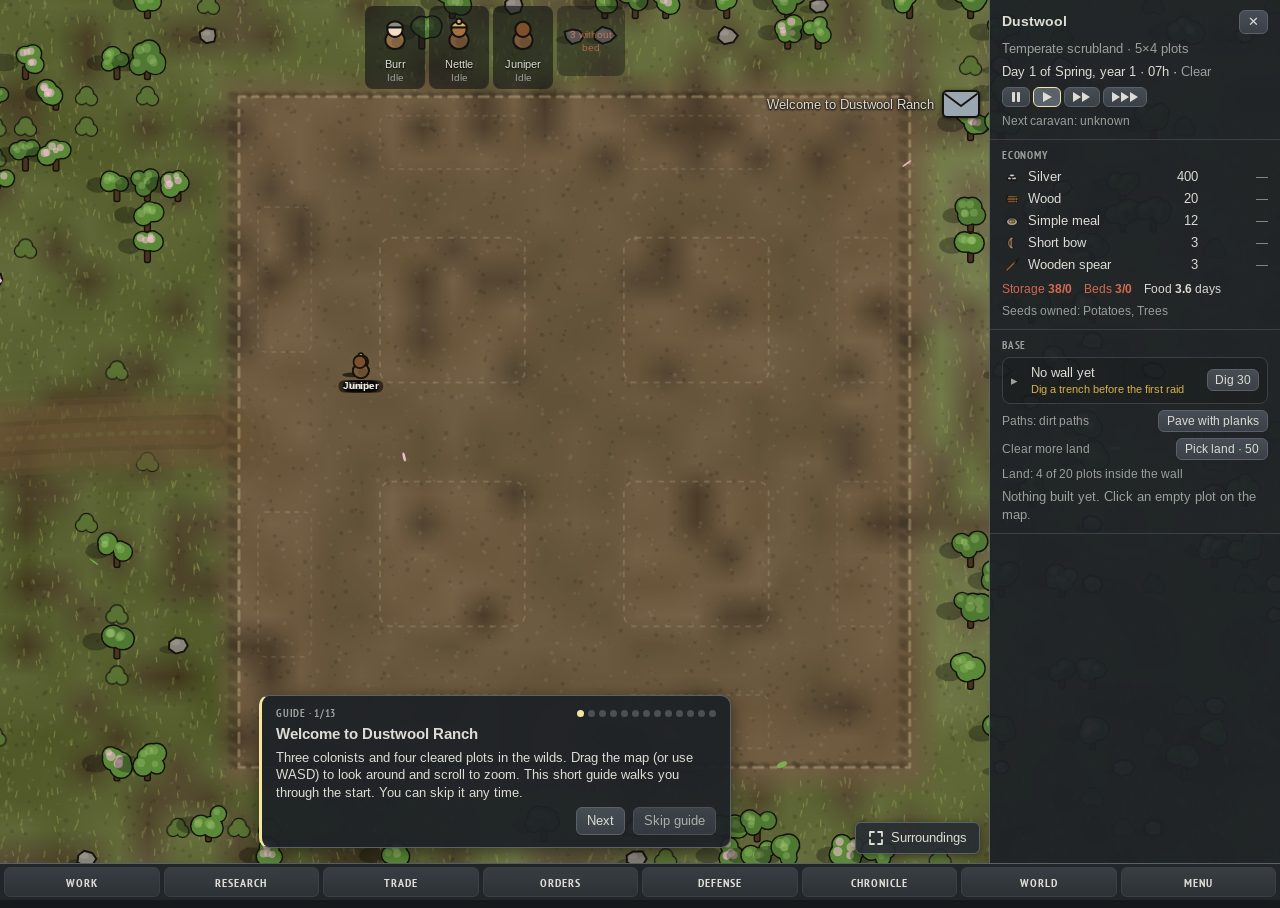
==== commit 97b9c02f: "Remove offline progress, add clear-all for letters Co-Authored-By: Claude Opus 5.5 <noreply@anthropi" ====
--- a/index.html
+++ b/index.html
@@ -291,6 +291,7 @@
 .perks{display:flex;flex-direction:column;gap:6px}.prow{display:grid;grid-template-columns:repeat(3,1fr);gap:6px}.perk{display:flex;flex-direction:column;align-items:flex-start;gap:2px;text-align:left;padding:7px 8px}.perk small{font-size:11px;line-height:1.3}.perk.has{border-color:#d8b14a}.perk .pips{color:#d8b14a;letter-spacing:2px;font-size:11px}
 body.mob .prow{grid-template-columns:1fr 1fr}
 .relics{display:grid;grid-template-columns:repeat(auto-fill,minmax(150px,1fr));gap:6px}.relic{display:flex;flex-direction:column;gap:2px;padding:7px 9px;border-radius:6px;background:#d8b14a14;border:1px solid #d8b14a44}.relic small{font-size:11px}.rgem{color:#7fc8d8;font-size:16px}
+.lclear{font-size:11.5px;padding:3px 10px;border-radius:12px;opacity:.85;pointer-events:auto}.lclear:hover{opacity:1}
 /* ===== boot screen ===== */
 #boot{position:fixed;inset:0;z-index:100;background:radial-gradient(circle at 50% 40%,#2a2620,#121416 70%);display:grid;place-items:center;transition:opacity .6s ease}
 #boot.out{opacity:0;pointer-events:none}
@@ -2081,7 +2082,9 @@
   if(S.migMsg){delete S.migMsg;letter('info','More room between plots','Your base was laid out again with wider lanes between the plots. Walls, gates, traps and wall defenses that no longer fit were refunded. New: wings for buildings, neighbour bonuses, and barricades or guard posts in the lanes between plots.')}
   return true;
 }
-async function catchUp(){
+async function catchUp(){return; /* offline progress disabled: nothing happens while the game is closed */
+}
+async function catchUpOld(){
   if(S.raid&&S.raid.phase==='active'){offlineSim=true;autoResolve();offlineSim=false}
   const away=(Date.now()-(S.lastSave||Date.now()))/1000;
   if(away<30)return;
@@ -3795,7 +3798,8 @@
 function shortJob(c){if(c.downed)return'Down';if(c.sleeping)return'Sleeping';if(c.militia)return'Militia';if(c.assign===null)return'Idle';if(c.assign==='out')return'Gatherer';if(c.assign==='build')return'Land clearer';if(c.job&&c.job.t==='con'&&!isConstructor(c))return'Building';if(isGuard(c))return'Guard';const p=plotById(c.assign);return p&&p.type?plotName(p):'Idle'}
 function uiMsgs(){const now=performance.now();msgs=msgs.filter(m=>now-m.t<9000);{const me=$('msgs');me.style.top=MOB&&!tutEl.hidden&&innerHeight>=520?(tutEl.offsetTop+tutEl.offsetHeight+8)+'px':''}const shown=MOB?msgs.slice(-3):msgs;setHTML($('msgs'),shown.map(m=>{const a=now-m.t;return`<div class="${m.kind}${a<420?' new':''}" style="opacity:${a>7000?.25:1}${a<420?`;animation-delay:-${Math.round(a)}ms`:''}">${esc(m.text)}</div>`}).join(''))}
 const lSeen={};
-function uiLetters(){const now=performance.now();setHTML($('letters'),S.letters.slice(-8).map(l=>{if(!lSeen[l.id])lSeen[l.id]=now;const a=now-lSeen[l.id];return`<button class="letter${a<600?' new':''}" style="${a<600?`animation-delay:-${Math.round(a)}ms`:''}" data-act="letter" data-id="${l.id}"><span>${esc(l.title)}</span>${letterSvg(LCOL[l.k])}</button>`}).join(''))}
+function letterClearable(l){return !(l.k==='join'||(l.k==='raid'&&S.raid&&S.raid.phase==='warn'&&l.data&&l.data.pirate))}
+function uiLetters(){const now=performance.now(),nc=S.letters.filter(letterClearable).length;setHTML($('letters'),(nc>=2?`<button class="lclear" data-act="lclear">Clear all (${nc}) ✕</button>`:'')+S.letters.slice(-8).map(l=>{if(!lSeen[l.id])lSeen[l.id]=now;const a=now-lSeen[l.id];return`<button class="letter${a<600?' new':''}" style="${a<600?`animation-delay:-${Math.round(a)}ms`:''}" data-act="letter" data-id="${l.id}"><span>${esc(l.title)}</span>${letterSvg(LCOL[l.k])}</button>`}).join(''))}
 
 let lastSelKey='',lastTab=null;
 let shDrag=null;
@@ -4040,7 +4044,7 @@
     h+=S.trader?`<div class="between"><span>Caravan from ${esc(S.trader.name)} at the gate · leaves in ${fmtTime(S.trader.until-S.t)}</span><button data-act="trade" data-v="caravan">Trade</button></div>`:`<div class="dim">${done('traderoutes')?`Next caravan in about ${fmtTime(S.nextCaravan-S.t)}.`:'Research Trade routes to know when the next caravan arrives.'}</div>`;
     h+=S.orbital?`<div class="between"><span>${esc(S.orbital.name)} in orbit · leaves in ${fmtTime(S.orbital.until-S.t)}</span><button data-act="trade" data-v="orbital">Trade</button></div>`:`<div class="dim">${hasComms()?`Next orbital trader in about ${fmtTime(S.nextOrbital-S.t)}.`:'Orbital traders need a comms tower.'}</div>`;
     const ts=hasTradeSpot();
-    h+=`<h4 style="margin-top:4px">Auto-trade</h4><div class="${ts?'dim':'warn'}">${ts?'Sell everything above "keep", buy materials up to "buy up to". Runs with every trader that shows up, while they stay and while you are away.':'Auto-trade needs a trade spot: build one on a small wall-side plot along the inside of the wall. You can set the rules already.'}</div>`;
+    h+=`<h4 style="margin-top:4px">Auto-trade</h4><div class="${ts?'dim':'warn'}">${ts?'Sell everything above "keep", buy materials up to "buy up to". Runs with every trader that shows up, while they stay.':'Auto-trade needs a trade spot: build one on a small wall-side plot along the inside of the wall. You can set the rules already.'}</div>`;
     h+=`<div class="row"><div class="chips">${['all',...Object.keys(ICATN)].map(k=>`<button class="chip${tcat===k?' ok':''}" data-act="tcat" data-v="${k}">${k==='all'?'All goods':ICATN[k]}</button>`).join('')}</div><label class="row" style="gap:6px;margin-left:auto;font-size:12px"><span class="lbl">Silver reserve</span><input type="number" min="0" step="50" id="reserve" data-chg="reserve" value="${S.buyReserve??200}" aria-label="Silver reserve for auto-buying"></label></div>`;
     for(const ck of Object.keys(ICATN)){if(tcat!=='all'&&tcat!==ck)continue;
       h+=`<h4 style="margin-top:2px">${ICATN[ck]}</h4><div class="tablewrap"><table><thead><tr><th>Good</th><th>Stock</th><th>Value</th><th>Keep</th><th>Buy up to</th><th></th></tr></thead><tbody>`;
@@ -4085,7 +4089,7 @@
     h+=`<div class="row"><button data-act="choosebiome" ${canRelocate()?'':'disabled'}>Buy ${o.n.toLowerCase()} and choose a site</button></div></div>`;
     h+=`<div class="dim">Several settlements at once are planned for a later version.</div>`;
   }else if(tab==='menu'){
-    h+=`<h3>Dustwool Ranch</h3><div class="dim">Prototype. Progress saves in this browser and keeps running for up to 4 hours while you are away.</div>
+    h+=`<h3>Dustwool Ranch</h3><div class="dim">Prototype. Progress saves in this browser.</div>
     <div><b>Controls</b><br>Click an empty plot to build · drag a colonist onto a plot, or onto the land outside to gather<br>Click trees, rocks and ship chunks outside to mark them · click the wall to upgrade it or place gates<br>Click wild land next to the base to clear it, then drag colonists onto it<br>Planned buildings are built by a builder’s yard, or by idle colonists if you have none<br>Drag the map to pan (any mode) · mouse wheel zooms · WASD or arrows pan · Space pauses · 1, 2, 3 set the speed</div>
     <div class="proj"><div class="between"><b>Test mode</b><button data-act="test">${S.test?'Turn off':'Turn on'}</button></div><div class="dim" style="font-size:12px">Unlimited silver and goods, everything costs nothing. It changes this colony for good, so start a new colony afterwards for a clean run.</div>${S.test?`<div class="row" style="gap:5px"><button data-act="tcon">Finish construction</button><button data-act="tres">All research</button><button data-act="tland">Clear all land</button><button data-act="tcol">Add colonist</button><button data-act="twand">Wanderer</button><button data-act="tcar">Caravan</button><button data-act="torb">Orbital trader</button><button data-act="traid" data-v="small">Small raid</button><button data-act="traid" data-v="big">Big raid</button><button data-act="traid" data-v="small" data-f="tribal">Tribals</button><button data-act="traid" data-v="small" data-f="industrial">Pirates</button><button data-act="traid" data-v="small" data-f="space">Space pirates</button><button data-act="traid" data-v="small" data-f="insect">Insectoids</button><button data-act="tday">Skip a day</button></div>`:''}</div>
     ${isStandalone?'':`<div class="row"><button data-act="install">${installEvt?'Install as app':'How to install as an app'}</button></div>`}
@@ -4245,6 +4249,7 @@
     case 'upslot':{const D=DEF.stonetower;if(D.req&&!done(D.req)){msg('Needs research: '+reqName(D.req)+' first.','bad');break}if(!costOk(D)){msg(`Needs ${costStr(D)}.`,'bad');break}pay(D);S.def[el.dataset.s]={type:'stonetower'};msg('Stone tower built.','good');break}
     case 'demoslot':{const d=S.def[el.dataset.s];if(d){const D=DEF[d.type];S.silver+=Math.floor((D.cost||0)/2);delete S.def[el.dataset.s];for(const c of S.cols)c.stationKey=null;sel=null;msg(`${D.n} torn down.`)}break}
     case 'letter':{const l=S.letters.find(l=>l.id===id);if(l)openLetter(l);break}
+    case 'lclear':{for(const l of S.letters)if(l.k==='event'&&!l.data.done&&letterClearable(l)){l.data.done=true;evChoose(l.data.ev,'no',true)}S.letters=S.letters.filter(l=>!letterClearable(l));if(modal&&modal.k==='letter')closeModal();break}
     case 'dismiss':S.letters=S.letters.filter(l=>l.id!==id);closeModal();break;
     case 'close':closeModal();break;
     case 'accept':acceptWanderer();closeModal();break;
@@ -4845,7 +4850,7 @@
     {let tries=0;while(tries<2){let okc=true;try{const sg=staticCv.getContext('2d'),d=sg.getImageData(staticCv.width>>1,staticCv.height>>1,1,1).data;okc=d[3]>0}catch(e){okc=true}if(okc)break;LSmax=Math.max(.35,LS*.6);buildStatic();tries++}}
     bootStep('Building the base',.65);await nextFrame();
     buildPlots();plotDirty=false;updateUI();fitCam();
-    if(loaded&&!(data&&data.save)){bootStep('Catching up',.72);await nextFrame();await catchUp()}
+    if(loaded&&!(data&&data.save)){await catchUp()}
     updateUI();
     if(src&&!loaded)letter('info','Save could not be loaded',`Your old save could not be opened${loadErr?' ('+String(loadErr.message||loadErr).slice(0,120)+')':''}, so a new colony started. The old save is kept as a backup in this browser; the start screen can download it.`);
     if(!storeOK)msg('This browser blocks storage: progress will not be saved.','bad');
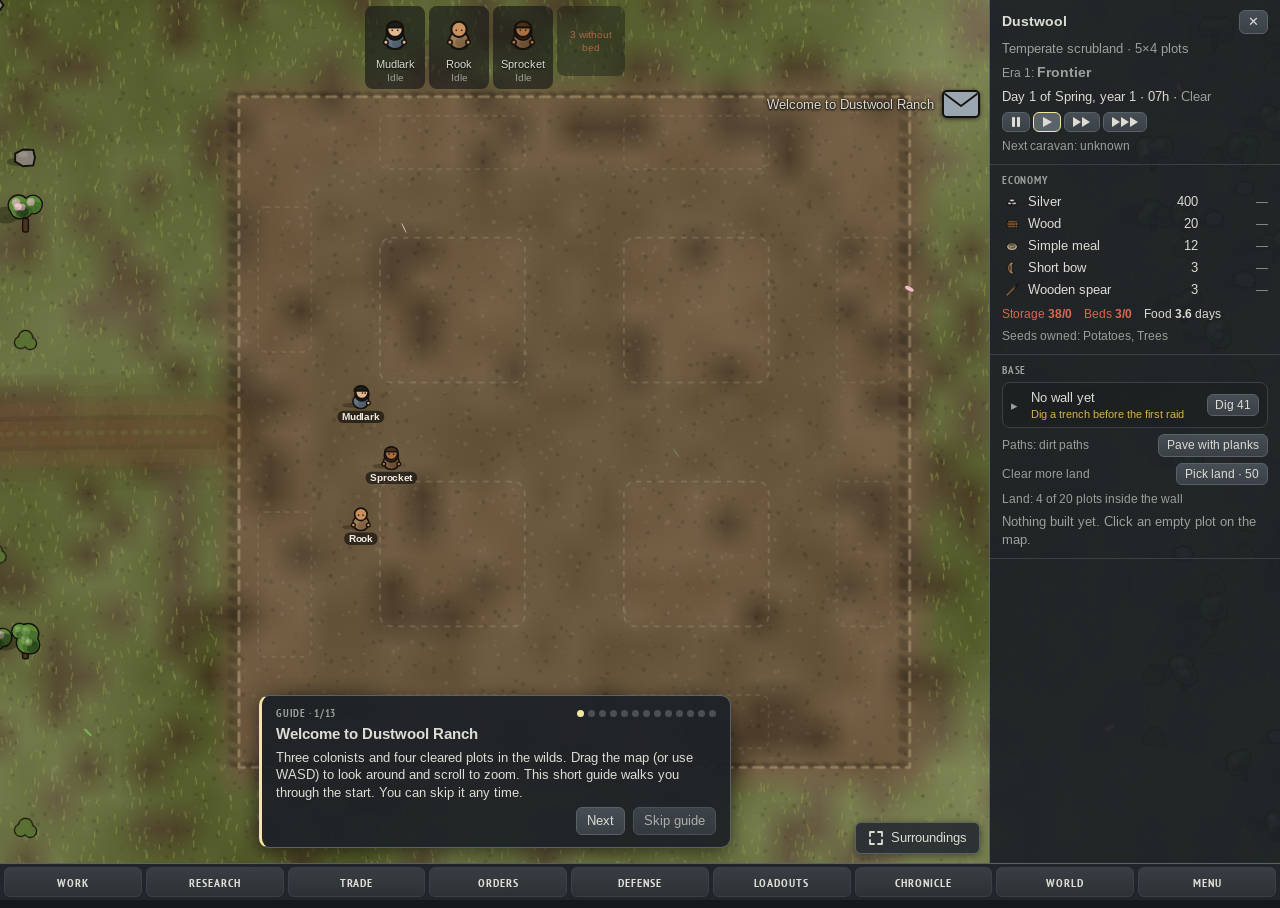
==== commit 27fe00d0: "Dustwool Ranch 1.0.0 - Code split into src/ modules with a build script; version shown in the menu -" ====
--- a/index.html
+++ b/index.html
@@ -292,6 +292,28 @@
 body.mob .prow{grid-template-columns:1fr 1fr}
 .relics{display:grid;grid-template-columns:repeat(auto-fill,minmax(150px,1fr));gap:6px}.relic{display:flex;flex-direction:column;gap:2px;padding:7px 9px;border-radius:6px;background:#d8b14a14;border:1px solid #d8b14a44}.relic small{font-size:11px}.rgem{color:#7fc8d8;font-size:16px}
 .lclear{font-size:11.5px;padding:3px 10px;border-radius:12px;opacity:.85;pointer-events:auto}.lclear:hover{opacity:1}
+.ver{font-size:12px;padding:2px 8px;border-radius:10px;background:#d8b14a22;color:#e8c870;border:1px solid #d8b14a55}
+/* bills */
+.bills{display:flex;flex-direction:column;gap:6px}.bill{display:flex;gap:8px;align-items:flex-start;padding:6px 8px;border-radius:6px;background:#ffffff08;border:1px solid var(--edge-soft)}.bill.off{opacity:.55}.bill>img{width:28px;height:28px;flex:none;margin-top:2px}
+.bill .bmain{flex:1;min-width:0;display:flex;flex-direction:column;gap:4px;font-size:12.5px}.bill select{max-width:140px}.bill input[type=number]{width:62px}.bill .bbtn{display:flex;gap:3px;margin-left:auto}.bill .bbtn button{padding:2px 7px;font-size:11px;min-width:26px}.bwhy{font-size:11.5px}
+/* looks + loadouts */
+.ibtn{padding:0 6px;font-size:12px;min-height:0;vertical-align:middle;margin-left:4px}
+.cust{display:flex;gap:14px;align-items:flex-start}.cprev{display:flex;flex-direction:column;align-items:center;gap:4px;flex:none}.cprev img{width:112px;height:112px;background:#0003;border-radius:10px}
+.cfields{flex:1;min-width:0;display:flex;flex-direction:column;gap:6px}.cfields input[type=text]{flex:1;min-width:0}
+.sw{display:flex;flex-wrap:wrap;gap:4px}.swc{width:22px;height:22px;min-height:0;padding:0;border-radius:50%;border:2px solid #0006}.swc.on{outline:2px solid var(--hi,#fff);outline-offset:1px}
+.lo{display:flex;flex-direction:column;gap:6px;padding:8px 10px;border-radius:8px;background:#ffffff08;border:1px solid var(--edge-soft)}
+.lohead{display:flex;align-items:center;gap:8px}.lohead img{width:44px;height:44px;flex:none}.lohead input{flex:1;min-width:0;font-weight:700}.lohead .bbtn button{padding:2px 8px}
+.logrid{display:flex;flex-wrap:wrap;gap:6px 12px;align-items:center;font-size:12.5px}.logrid label{display:flex;align-items:center;gap:6px}.logrid label span{color:var(--dim)}
+body.mob .cust{flex-direction:column;align-items:stretch}body.mob .cprev img{width:84px;height:84px}
+/* confirm + compact colonist bar */
+button.armed{background:linear-gradient(#8a3a2e,#6a2a22)!important;border-color:#d86a52!important;color:#fff!important;animation:armp .6s ease-in-out infinite alternate}@keyframes armp{to{filter:brightness(1.25)}}
+#pawnbar .pw.dense{width:42px;padding:2px 0 2px;background:rgba(20,22,24,.55);border-radius:10px}
+#pawnbar .pw.dense img{width:30px;height:30px;border-radius:50%;background:#0004;box-shadow:0 0 0 2px var(--st,#888);margin:2px 0 1px}
+#pawnbar .pw.dense span{font-size:9.5px;max-width:41px}#pawnbar .pw.dense i{display:none}#pawnbar .pw.dense.sel{border-color:var(--hi);background:rgba(60,64,68,.8)}
+#pawnbar .pw.empty.dense{height:auto;align-self:stretch;font-size:9px;line-height:1.2;width:40px}
+.st-work{--st:#8fc46a}.st-idle{--st:#d8b14a}.st-fight{--st:#d86a52}.st-sleep{--st:#6a8ab0}.st-down{--st:#ff4a3a}.st-down img{animation:armp .5s infinite alternate}
+.pwt{flex:none;align-self:center;padding:4px 9px;font-size:12px;border-radius:14px;min-height:0;background:rgba(20,22,24,.75);white-space:nowrap}
+#pawnbar.min{right:auto!important}
 /* ===== boot screen ===== */
 #boot{position:fixed;inset:0;z-index:100;background:radial-gradient(circle at 50% 40%,#2a2620,#121416 70%);display:grid;place-items:center;transition:opacity .6s ease}
 #boot.out{opacity:0;pointer-events:none}
@@ -396,6 +418,7 @@
   <button data-act="tab" data-v="trade" id="tab-trade">Trade</button>
   <button data-act="tab" data-v="contracts" id="tab-contracts">Orders</button>
   <button data-act="tab" data-v="defense" id="tab-defense">Defense</button>
+  <button data-act="tab" data-v="gear" id="tab-gear">Loadouts</button>
   <button data-act="tab" data-v="log" id="tab-log">Chronicle</button>
   <button data-act="tab" data-v="world" id="tab-world">World</button>
   <button data-act="tab" data-v="menu" id="tab-menu">Menu</button>
@@ -406,6 +429,22 @@
 <script>
 'use strict';
 (()=>{
+/* ================= config: version and balance =================
+   VERSION: 1.0.x for small updates, 1.x for bigger ones.
+   BAL holds the pacing knobs. Data tables in 010-constants keep their base values;
+   applyBalance() (015-balance.js) scales them once at start-up, so tuning happens here only. */
+const VERSION='1.0.0';
+const BAL={
+  research:2.8,      // research point cost multiplier
+  build:1.35,        // silver cost of plots, wings, lanes, wall plots, defenses
+  mats:1.25,         // material cost of the same
+  sell:.85,          // what traders pay for your goods
+  crop:.9,           // crop yield
+  xp:.75,            // skill learning speed
+  join:1.5,          // time between wanderers asking to join
+  raidPatience:1.6,  // how long raiders keep fighting before they give up
+  raidFlee:.75,      // share of a raid that must fall before the rest flee
+};
 /* ================= constants & defs ================= */
 const T=32,P=5,G=8,GAP=G-P,GU=(G-P+1)>>1,MID=P+((G-P)>>1),OX=12,OY=8,DAY=300;
 const DIR4=[[1,0],[-1,0],[0,1],[0,-1]];
@@ -424,9 +463,9 @@
   assault:{n:'Assault rifle',v:420,weapon:true},sniper:{n:'Sniper rifle',v:560,weapon:true},lmg:{n:'Light machine gun',v:780,weapon:true},charge:{n:'Charge rifle',v:1400,weapon:true},
   longsword:{n:'Longsword',v:220,weapon:true},warhammer:{n:'Warhammer',v:340,weapon:true},zweihander:{n:'Zweihander',v:520,weapon:true},monosword:{n:'Monosword',v:1300,weapon:true},
   plate:{n:'Plate armor',v:480,armor:true},advhelmet:{n:'Advanced helmet',v:260,armor:true},recon:{n:'Recon armor',v:900,armor:true},marine:{n:'Marine armor',v:1800,armor:true},marinehelm:{n:'Marine helmet',v:700,armor:true},
-  chemfuel:{n:'Chemfuel',v:2.4},shell:{n:'Mortar shell',v:30},mine:{n:'Landmine',v:28},plasteel:{n:'Plasteel',v:9},acomp:{n:'Advanced components',v:180},schem:{n:'Tech schematics',v:250},
+  chemfuel:{n:'Chemfuel',v:2.4},shell:{n:'Mortar shell',v:30},mine:{n:'Landmine',v:28},plasteel:{n:'Plasteel',v:9},acomp:{n:'Advanced components',v:180},schem:{n:'Tech schematics',v:250},datadisk:{n:'Data disk',v:60},mechpart:{n:'Mech parts',v:45},seeds:{n:'Rare seeds',v:25},
 };
-const ICAT={food:['potato','rice','corn','egg','milk','meat','meal','finemeal','cheese'],mat:['hay','cotton','wool','leather','wood','stone','steel','chemfuel','plasteel','comp','acomp','schem'],gear:['parka','duster','bow','spear','recurve','steelspear','rifle','assault','sniper','lmg','charge','longsword','warhammer','zweihander','monosword','woodarmor','leatherarmor','helmet','flakvest','plate','advhelmet','recon','marine','marinehelm'],mil:['shell','mine']};
+const ICAT={food:['potato','rice','corn','egg','milk','meat','meal','finemeal','cheese'],mat:['hay','cotton','wool','leather','wood','stone','steel','chemfuel','plasteel','comp','acomp','schem','datadisk','mechpart','seeds'],gear:['parka','duster','bow','spear','recurve','steelspear','rifle','assault','sniper','lmg','charge','longsword','warhammer','zweihander','monosword','woodarmor','leatherarmor','helmet','flakvest','plate','advhelmet','recon','marine','marinehelm'],mil:['shell','mine']};
 const ICATN={food:'Food',mat:'Materials',gear:'Apparel & gear',mil:'Munitions'};
 const BUYABLE=['wood','stone','steel','leather','comp','chemfuel','plasteel'];
 function isGear(i){return !!(ITEMS[i]&&(ITEMS[i].weapon||ITEMS[i].armor))}
@@ -482,26 +521,26 @@
 };
 const RESEARCH=[
   {id:'traderoutes',cat:'eco',n:'Trade routes',cost:180,d:'Shows when the next caravan will arrive.'},
-  {id:'cotton',cat:'farm',n:'Cotton cultivation',cost:250,d:'Traders start selling cotton seeds.'},
+  {id:'cotton',cat:'farm',n:'Cotton cultivation',cost:250,items:{seeds:1},d:'Traders start selling cotton seeds.'},
   {id:'tailoring',cat:'craft',n:'Tailoring',cost:350,d:'Tailors can make parkas from wool or cotton. Parkas are needed to move on.'},
   {id:'forestry',cat:'farm',n:'Forestry',cost:400,d:'Unlocks the tree farm plot: wood without leaving the walls.'},
   {id:'smithing',cat:'craft',n:'Smithing',cost:450,d:'Unlocks the weaponsmith and armorsmith plots: recurve bows, steel spears, bolt-action rifles, leather armor.'},
   {id:'cheese',cat:'craft',n:'Cheesemaking',cost:400,d:'Kitchens turn milk into cheese wheels.'},
   {id:'racks',cat:'eco',n:'Storage racks',cost:450,d:'Unlocks the Warehouse storage upgrade.'},
   {id:'breeding',cat:'farm',n:'Selective breeding',cost:500,d:'Animals breed twice as fast.'},
-  {id:'fertilizer',cat:'farm',n:'Soil fertilization',cost:650,d:'Crops grow 25% faster. Unlocks the fenced farm.'},
-  {id:'hydroponics',cat:'farm',n:'Hydroponics',cost:600,d:'Grow crops in nutrient basins. Ignores biome and works underground.'},
-  {id:'chemistry',cat:'craft',n:'Chemistry',cost:550,d:'Unlocks the refinery: chemfuel from wood or hay. Chemfuel feeds generators, munitions and fabrication.'},
-  {id:'comms',cat:'eco',n:'Long-range comms',cost:800,d:'Comms tower with a landing pad: orbital traders land at your colony and dropships take contracts.'},
-  {id:'masonry',cat:'def',n:'Fortification',cost:700,d:'Unlocks the reinforced wall and stone towers.'},
-  {id:'advsmith',cat:'craft',n:'Advanced smithing',cost:900,pre:'smithing',d:'Second forge tier: assault rifles, longswords and flak vests.'},
-  {id:'deepmining',cat:'eco',n:'Deep mining',cost:850,d:'Deep mines (quarry tier 3) can dig steel. Mining rigs in mountains and tundra also find plasteel.'},
-  {id:'electricity',cat:'eco',n:'Electricity',cost:1000,pre:'chemistry',d:'Solar panels, burner generators and batteries. Every tier 4 building runs on power.'},
-  {id:'turrets',cat:'def',n:'Auto-turrets',cost:1000,pre:'electricity',d:'Build auto-turrets on the wall. They hose raiders with bullets on their own.'},
-  {id:'artillery',cat:'def',n:'Artillery',cost:1100,pre:'chemistry',d:'Mortar pits on the wall-side plots and the munitions workshop for shells and landmines.'},
-  {id:'machining',cat:'craft',n:'Machining',cost:1400,pre:'advsmith',items:{schem:1},d:'Third forge tier: sniper rifles, warhammers, plate armor. Needs tech schematics from caravan requests.'},
-  {id:'fabrication',cat:'craft',n:'Fabrication',cost:1600,pre:'electricity',items:{schem:2},d:'The fabrication workshop builds components from steel and chemfuel. Needs tech schematics from caravan requests.'},
-  {id:'advfab',cat:'craft',n:'Advanced fabrication',cost:3000,pre:'fabrication',items:{schem:3,plasteel:20},d:'Top forge tier: charge rifles, monoswords, marine armor and advanced components. Plasteel comes from orbital traders or deep mines in mountains and tundra.'},
+  {id:'fertilizer',cat:'farm',n:'Soil fertilization',cost:650,items:{seeds:2},d:'Crops grow 25% faster. Unlocks the fenced farm.'},
+  {id:'hydroponics',cat:'farm',n:'Hydroponics',cost:600,era:1,items:{seeds:3,datadisk:1},d:'Grow crops in nutrient basins. Ignores biome and works underground.'},
+  {id:'chemistry',cat:'craft',n:'Chemistry',cost:550,items:{datadisk:1},d:'Unlocks the refinery: chemfuel from wood or hay. Chemfuel feeds generators, munitions and fabrication.'},
+  {id:'comms',cat:'eco',n:'Long-range comms',cost:800,era:1,items:{datadisk:2},d:'Comms tower with a landing pad: orbital traders land at your colony and dropships take contracts.'},
+  {id:'masonry',cat:'def',n:'Fortification',cost:700,items:{datadisk:1},d:'Unlocks the reinforced wall and stone towers.'},
+  {id:'advsmith',cat:'craft',n:'Advanced smithing',cost:900,pre:'smithing',items:{datadisk:1},d:'Second forge tier: assault rifles, longswords and flak vests.'},
+  {id:'deepmining',cat:'eco',n:'Deep mining',cost:850,era:1,items:{datadisk:1},d:'Deep mines (quarry tier 3) can dig steel. Mining rigs in mountains and tundra also find plasteel.'},
+  {id:'electricity',cat:'eco',n:'Electricity',cost:1000,pre:'chemistry',era:1,items:{datadisk:2},d:'Solar panels, burner generators and batteries. Every tier 4 building runs on power.'},
+  {id:'turrets',cat:'def',n:'Auto-turrets',cost:1000,pre:'electricity',era:1,items:{mechpart:4},d:'Build auto-turrets on the wall. They hose raiders with bullets on their own.'},
+  {id:'artillery',cat:'def',n:'Artillery',cost:1100,pre:'chemistry',era:1,items:{datadisk:1,mechpart:2},d:'Mortar pits on the wall-side plots and the munitions workshop for shells and landmines.'},
+  {id:'machining',cat:'craft',n:'Machining',cost:1400,pre:'advsmith',era:1,items:{schem:1,datadisk:2},d:'Third forge tier: sniper rifles, warhammers, plate armor. Needs tech schematics from caravan requests.'},
+  {id:'fabrication',cat:'craft',n:'Fabrication',cost:1600,pre:'electricity',era:2,items:{schem:2,mechpart:6},d:'The fabrication workshop builds components from steel and chemfuel. Needs tech schematics from caravan requests.'},
+  {id:'advfab',cat:'craft',n:'Advanced fabrication',cost:3000,pre:'fabrication',era:2,items:{schem:3,plasteel:20,mechpart:8,datadisk:3},d:'Top forge tier: charge rifles, monoswords, marine armor and advanced components. Plasteel comes from orbital traders or deep mines in mountains and tundra.'},
 ];
 const BUILD_CATS=[['Living',['housing','commons','storage']],['Food',['farm','kitchen','pen','hunting','hydro','treefarm']],['Production',['workshop','quarry','tailor','weaponsmith','armorsmith','refinery','munitions','fabrication']],['Power',['solar','burner','battery']],['Colony',['construction','research','comms']]];
 const WP_CATS=[['Defense',['armory','barracks','mortar']],['Living',['bunk','shelf']],['Work',['campfire','bench']],['Trade',['tradespot']]];
@@ -649,6 +688,18 @@
 const ORBITAL=['The Gilded Hen','Quiet Margin','Ninth Lantern','Bright Ledger'];
 const SITE_NAMES=['Dustwool','Hollow Creek','Ninefold','Brackenrest','Saltgrass','Oldmere','Kettle Rise','Lanternfield'];
 
+/* ================= balance pass =================
+   Scales the base data tables by the BAL knobs from 005-config.js. Runs once, right after the tables exist. */
+(function applyBalance(){
+  const sc=o=>{if(!o)return;if(o.cost)o.cost=Math.round(o.cost*BAL.build);if(o.mat)for(const k in o.mat)o.mat[k]=Math.ceil(o.mat[k]*BAL.mats)};
+  for(const k in PLOTS)PLOTS[k].tiers.forEach(sc);
+  for(const k in WINGS)WINGS[k].tiers.forEach(sc);
+  for(const k in LANES)sc(LANES[k]);for(const k in WPLOTS)sc(WPLOTS[k]);WALLS.forEach(sc);
+  for(const r of RESEARCH)r.cost=Math.round(r.cost*BAL.research);
+  for(const k in CROPS)CROPS[k].yield=Math.max(1,Math.round(CROPS[k].yield*BAL.crop));
+})();
+const ERAS=['Frontier','Settlement','Industry','Starfaring'];
+function era(){return Math.min(ERAS.length-1,S&&S.reloc||0)}
 /* ================= utils ================= */
 const R=(a,b)=>a+Math.random()*(b-a), RI=(a,b)=>Math.floor(R(a,b+1)), pick=a=>a[Math.floor(Math.random()*a.length)];
 function mulberry(a){return()=>{a|=0;a=a+0x6D2B79F5|0;let t=Math.imul(a^a>>>15,1|a);t=t+Math.imul(t^t>>>7,61|t)^t;return((t^t>>>14)>>>0)/4294967296}}
@@ -680,7 +731,7 @@
 function plotById(id){return typeof id==='string'?(id[0]==='w'?wpPlot(id):undefined):S.plots[id]}
 const wpObjCache={};
 function wpPlot(id){const key=id.slice(1),w=S.wp&&S.wp[key];if(!w||w.con)return null;const D=WPLOTS[w.type];if(!D||!D.work)return null;const sl=wpSlots().find(s=>s.key===key);if(!sl)return null;
-  let o=wpObjCache[id];if(!o||o.w!==w){o={id,w,tier:0,small:true,dmg:0,get type(){return D.work},get bill(){return w.bill},set bill(v){w.bill=v},get limit(){return w.limit},set limit(v){w.limit=v}};wpObjCache[id]=o}
+  let o=wpObjCache[id];if(!o||o.w!==w){o={id,w,tier:0,small:true,dmg:0,get type(){return D.work},get bill(){return w.bill},set bill(v){w.bill=v},get limit(){return w.limit},set limit(v){w.limit=v},get bills(){return w.bills},set bills(v){w.bills=v},get stock(){return null}};wpObjCache[id]=o}
   o.sl=sl;o.ox=sl.x0;o.oy=sl.y0;return o}
 function wpWorkPlots(){const out=[];for(const sl of wpSlots()){const o=plotById('w'+sl.key);if(o)out.push(o)}return out}
 function built(t){return S.plots.filter(p=>p.type&&(!t||p.type===t))}
@@ -706,7 +757,7 @@
 function chron(k,x){if(!S)return;S.chron=S.chron||[];S.chron.push({t:Math.round(S.t),k,x,site:S.site?S.site.name:''});if(S.chron.length>500)S.chron.splice(0,S.chron.length-500)}
 function stat(k,n){if(!S)return;S.stats=S.stats||{};S.stats[k]=(S.stats[k]||0)+(n===undefined?1:n)}
 function foodStock(){let f=0;for(const i in S.items){const d=ITEMS[i];if(d&&(d.food||i==='meal'||i==='finemeal'||i==='cheese'))f+=cnt(i)}return Math.round(f)}
-function ensureState2(){S.exps=S.exps||[];S.expDone=S.expDone||0;S.relics=S.relics||[];S.legacy=S.legacy||{pts:0,perks:{},spent:0,runs:0}}
+function ensureState2(){if(!S.loadouts){S.loadouts=defaultLoadouts();S.loId=10}S.exps=S.exps||[];S.expDone=S.expDone||0;S.relics=S.relics||[];S.legacy=S.legacy||{pts:0,perks:{},spent:0,runs:0}}
 function sampleStats(){S.hist=S.hist||[];S.hist.push({t:Math.round(S.t),w:Math.round(raidWealth()),s:Math.round(S.silver),f:foodStock(),c:S.cols.length,p:S.hacc||{},u:S.hcon||{}});S.hacc={};S.hcon={};if(S.hist.length>720)S.hist.splice(0,S.hist.length-720)}
 function opt(k){S.opt=S.opt||{};const D={pauseRaid:1,pauseEvent:0,story:'normal',hardcore:0,t_build:1,t_trade:1,t_skill:1,t_weather:1,t_raid:1,t_colony:1};return S.opt[k]===undefined?D[k]:S.opt[k]}
 function msgCat(t){return /skill rose/.test(t)?'skill':/rain|snow|storm|thunder/i.test(t)?'weather':/raid|raider|breach|militia|gunship|insectoid|pirate/i.test(t)?'raid':/sold|bought|caravan|trader|orbital|silver for/i.test(t)?'trade':/finished|planned|built|upgrade|cleared|dug|taken down|demolish/i.test(t)?'build':'colony'}
@@ -928,7 +979,8 @@
     case 'kitchen':case 'workshop':case 'tailor':case 'weaponsmith':case 'armorsmith':case 'hunting':case 'research':case 'quarry':case 'construction':case 'refinery':case 'munitions':case 'fabrication':{
       const st=t===0?[[2,2]]:t===1?[[1,1],[3,1]]:[[0,1],[2,1],[4,1]];
       for(const[x,y]of st){L.stations.push([x,y,x,y+1]);L.block.push([x,y])}
-      if(p.type==='kitchen')L.store=t===0?[[0,0],[4,0],[0,4],[4,4]]:[[0,3],[0,4],[4,3],[4,4]];break}
+      if(p.type==='kitchen')L.store=t===0?[[0,0],[4,0],[0,4],[4,4]]:[[0,3],[0,4],[4,3],[4,4]];
+      if(t>=1&&CRAFT_TYPES.includes(p.type))L.rack=p.type==='kitchen'?[[0,4],[4,4]]:[[0,4],[4,4]];break}
     case 'commons':{
       if(t===0){L.block.push([2,2]);L.seats=[[1,2],[3,2],[2,1],[2,3],[1,1],[3,3]];L.store=[[0,0],[4,0],[0,4],[4,4]]}
       else{const tables=t===1?[[1,1],[3,1]]:[[1,1],[3,1],[1,3],[3,3]];for(const c of tables)L.block.push(c);L.seats=t===1?[[1,0],[3,0],[1,2],[3,2]]:[[1,0],[3,0],[1,2],[3,2],[1,4],[3,4]];L.store=[[4,0],[4,1],[4,2],[4,3],[4,4]]}
@@ -1192,7 +1244,7 @@
   if(!cand.length){c.status='Waiting for goods to haul';return null}
   const g=nearest(c,cand,g=>[g.x,g.y]);g.r=c.id;return{t:'collect',gid:g.id,st:0};
 }
-function gainXP(c,s,a){a*=1+bonus('xp');
+function gainXP(c,s,a){a*=(1+bonus('xp'))*BAL.xp;
   if(c.sk[s]>=20)return;
   c.xp[s]+=a*(c.pa[s]===2?2:c.pa[s]===1?1.5:1);
   const need=40*(c.sk[s]+1);
@@ -1209,6 +1261,49 @@
 function commons(){return built('commons')[0]||null}
 function commonsBuff(){const c=built('commons');let b=1;for(const p of c)b=Math.max(b,tierDef(p).buff*(1+.02*((clusterSize[p.id]||1)-1))+((bonusInfo[clusterRoot[p.id]]||{}).buff||0));return b}
 
+/* ================= looks and loadouts =================
+   Colonist appearance (outfit, colours, hat) and gear presets ("loadouts").
+   A loadout decides which weapons and armor a colonist takes and can put them in a uniform. */
+const OUTFITS={plain:'Plain shirt',vest:'Work vest',coat:'Long coat',overalls:'Overalls',uniform:'Uniform',robe:'Robe'};
+const HATS={none:'No hat',cap:'Cap',cowboy:'Wide-brim hat',beanie:'Beanie',bandana:'Bandana',hood:'Hood'};
+const PALETTE=['#6b7f4a','#4f5b3a','#3e4a32','#7a5a3a','#5a3e2a','#94704a','#c9a66b','#5a6f80','#3a4a5e','#2e3a4a','#8b5a4a','#9a3b2e','#6d4f5f','#4f6b62','#5f5f6e','#2c3036','#d8d2c4','#e8c870'];
+const LO_WEAPON={best:'Best available',ranged:'Ranged first',melee:'Melee only',none:'Unarmed'};
+const LO_ARMOR={best:'Best armor',light:'Light armor only',none:'No armor'};
+function defaultLoadouts(){return[
+  {id:1,n:'Standard',weapon:'best',armor:'best',helmet:1,always:0,uni:0,outfit:'uniform',c1:'#4f5b3a',c2:'#2e3424',hat:'none'},
+  {id:2,n:'Wall guard',weapon:'ranged',armor:'best',helmet:1,always:1,uni:1,outfit:'uniform',c1:'#4f5b3a',c2:'#c9a66b',hat:'cap'},
+  {id:3,n:'Rancher',weapon:'ranged',armor:'light',helmet:0,always:0,uni:1,outfit:'overalls',c1:'#5a6f80',c2:'#7a5a3a',hat:'cowboy'}]}
+function loadoutOf(c){if(!S.loadouts)return null;return S.loadouts.find(l=>l.id===c.lo)||S.loadouts[0]||null}
+function lookOf(p,noHat){if(!p||p.id===undefined||!p.sk)return p;const L=S&&S.loadouts?loadoutOf(p):null;if(L&&L.uni)return{...p,shirt:L.c1,trim:L.c2,outfit:L.outfit,hat:noHat?'none':L.hat};return noHat&&p.hat&&p.hat!=='none'?{...p,hat:'none'}:p}
+function dropPortraits(){for(const k in portCache)delete portCache[k]}
+/* gear rules from the loadout, used by guards (every tick) and by 'always wear' presets */
+function lightArmor(a){return a==='woodarmor'||a==='leatherarmor'||a==='flakvest'}
+function equipArmorBy(c,L){
+  if(!L||L.armor==='none'){if(c.armor){add(c.armor,1);c.armor=null}}
+  else{const pool=L.armor==='light'?BODYA.filter(lightArmor):BODYA;if(c.armor&&!pool.includes(c.armor)){add(c.armor,1);c.armor=null}const bb=pool.find(a=>cnt(a)>=1),bc=pool.indexOf(c.armor);if(bb&&(bc<0||pool.indexOf(bb)<bc)){if(c.armor)add(c.armor,1);take(bb,1);c.armor=bb}}
+  if(!L||!L.helmet){if(c.helmet){add(c.helmet,1);c.helmet=null}}
+  else{const hb=HELMA.find(a=>cnt(a)>=1),hc=HELMA.indexOf(c.helmet);if(hb&&(hc<0||HELMA.indexOf(hb)<hc)){if(c.helmet)add(c.helmet,1);take(hb,1);c.helmet=hb}}}
+let loT=0;
+function tickLoadouts(dt){loT-=dt;if(loT>0)return;loT=5;if(!S.loadouts)return;
+  for(const c of S.cols){if(isGuard(c)||c.militia||c.downed)continue;const L=loadoutOf(c);if(L&&L.always)equipArmorBy(c,L);else if(!S.raid&&(c.armor||c.helmet)){if(c.armor){add(c.armor,1);c.armor=null}if(c.helmet){add(c.helmet,1);c.helmet=null}}}}
+/* outfit and hat drawing on top of the basic pawn (body ellipse at cx,by+s*.07) */
+function drawOutfit(g,p,cx,by,s,face,lw){const o=p.outfit||'plain';if(o==='plain')return;const tr=p.trim||'#2e3424',bx=cx,bcy=by+s*.07,rx=s*.26,ry=s*.24,back=face==='u';
+  const clip=()=>{g.save();g.beginPath();g.ellipse(bx,bcy,rx,ry,0,0,7);g.clip()},end=()=>{g.restore();g.beginPath();g.ellipse(bx,bcy,rx,ry,0,0,7);g.strokeStyle=OUT;g.lineWidth=lw;g.stroke()};
+  if(o==='coat'||o==='robe'){g.beginPath();g.moveTo(bx-rx*.85,bcy+ry*.3);g.lineTo(bx-rx*(o==='robe'?1.05:.95),bcy+ry*1.25);g.quadraticCurveTo(bx,bcy+ry*1.42,bx+rx*(o==='robe'?1.05:.95),bcy+ry*1.25);g.lineTo(bx+rx*.85,bcy+ry*.3);g.closePath();fs(g,p.shirt,lw);g.beginPath();g.ellipse(bx,bcy,rx,ry,0,0,7);fs(g,p.shirt,lw)}
+  clip();
+  if(o==='vest'){g.fillStyle=tr;g.fillRect(bx-rx,bcy-ry,rx*.62,ry*2);g.fillRect(bx+rx*.38,bcy-ry,rx*.62,ry*2);if(!back){g.fillStyle='rgba(255,255,255,.18)';g.fillRect(bx-rx*.5,bcy-ry*.1,rx*.18,ry*.25)}}
+  else if(o==='overalls'){g.fillStyle=tr;g.fillRect(bx-rx,bcy+ry*.05,rx*2,ry);g.fillRect(bx-rx*.55,bcy-ry,rx*.22,ry*1.1);g.fillRect(bx+rx*.33,bcy-ry,rx*.22,ry*1.1);if(!back){g.fillStyle='#d8c070';g.beginPath();g.arc(bx-rx*.44,bcy-ry*.05,1.6,0,7);g.arc(bx+rx*.44,bcy-ry*.05,1.6,0,7);g.fill()}}
+  else if(o==='uniform'){g.fillStyle=tr;g.fillRect(bx-rx,bcy+ry*.22,rx*2,ry*.2);if(!back){g.fillStyle='#d8c070';g.fillRect(bx-2,bcy+ry*.22,4,ry*.2);g.strokeStyle=tr;g.lineWidth=1.6;g.beginPath();g.moveTo(bx-rx*.35,bcy-ry);g.lineTo(bx,bcy-ry*.45);g.lineTo(bx+rx*.35,bcy-ry);g.stroke();g.fillStyle='rgba(0,0,0,.25)';for(const k of[-.1,.12])g.fillRect(bx-1,bcy+ry*k-1,2,2)}}
+  else if(o==='coat'){g.fillStyle=tr;g.fillRect(bx-rx,bcy+ry*.3,rx*2,ry*.16);if(!back){g.strokeStyle='rgba(0,0,0,.3)';g.lineWidth=1.2;g.beginPath();g.moveTo(bx,bcy-ry*.6);g.lineTo(bx,bcy+ry);g.stroke();g.fillStyle=tr;g.beginPath();g.moveTo(bx-rx*.5,bcy-ry);g.lineTo(bx,bcy-ry*.35);g.lineTo(bx-rx*.15,bcy-ry);g.fill();g.beginPath();g.moveTo(bx+rx*.5,bcy-ry);g.lineTo(bx,bcy-ry*.35);g.lineTo(bx+rx*.15,bcy-ry);g.fill()}}
+  else if(o==='robe'){g.strokeStyle=tr;g.lineWidth=s*.07;g.beginPath();g.moveTo(bx-rx*.7,bcy-ry*.8);g.lineTo(bx+rx*.7,bcy+ry*.8);g.stroke()}
+  end()}
+function drawHatBack(g,p,hx,hy,r,lw){if(p.hat==='hood'){g.beginPath();g.arc(hx,hy+r*.08,r*1.28,0,7);fs(g,p.trim||p.shirt,lw)}}
+function drawHat(g,p,hx,hy,r,face,lw){const h=p.hat;if(!h||h==='none'||h==='hood'){if(h==='hood'&&face!=='u'){g.beginPath();g.arc(hx,hy+r*.08,r*1.28,Math.PI*1.08,Math.PI*1.92);g.strokeStyle='rgba(0,0,0,.25)';g.lineWidth=lw*1.4;g.stroke()}return}
+  const c1=p.trim||'#5a3e2a',sd=face==='l'?-1:face==='r'?1:0;
+  if(h==='cap'){g.beginPath();g.ellipse(hx,hy-r*.3,r*1.02,r*.8,0,Math.PI,0);g.closePath();fs(g,c1,lw);if(face!=='u'){g.beginPath();g.ellipse(hx+sd*r*.55,hy-r*.28,r*(sd?.6:.75),r*.2,0,0,7);fs(g,c1,lw)}}
+  else if(h==='cowboy'){g.beginPath();g.ellipse(hx,hy-r*.42,r*1.6,r*.42,0,0,7);fs(g,'#8a6a44',lw);g.beginPath();g.ellipse(hx,hy-r*.62,r*.8,r*.62,0,Math.PI,0);g.closePath();fs(g,'#8a6a44',lw);g.fillStyle=c1;g.fillRect(hx-r*.8,hy-r*.7,r*1.6,r*.16)}
+  else if(h==='beanie'){g.beginPath();g.ellipse(hx,hy-r*.25,r*1.04,r*.92,0,Math.PI,0);g.closePath();fs(g,c1,lw);g.fillStyle='rgba(0,0,0,.18)';g.fillRect(hx-r*1.02,hy-r*.38,r*2.04,r*.18);g.beginPath();g.arc(hx,hy-r*1.15,r*.22,0,7);fs(g,c1,lw)}
+  else if(h==='bandana'){g.fillStyle=c1;g.beginPath();g.ellipse(hx,hy-r*.38,r*1.02,r*.3,0,Math.PI,0);g.lineTo(hx-r,hy-r*.18);g.closePath();g.fill();g.strokeStyle=OUT;g.lineWidth=lw*.8;g.stroke();if(face!=='d'){g.strokeStyle=c1;g.lineWidth=2.4;g.beginPath();g.moveTo(hx-sd*r,hy-r*.3);g.lineTo(hx-sd*r*1.45,hy-r*.05);g.stroke()}}}
 /* ================= storage ================= */
 function cellsOf(type,key){const out=[];for(const p of built(type)){const[ox,oy]=plotOrigin(p);for(const[x,y]of layouts[p.id][key])out.push([ox+x,oy+y,p])}return out}
 function storeCells(){return cellsOf('storage','store').concat(shelfCells())}
@@ -1229,6 +1324,7 @@
     if(j.t==='gather'){const o=S.outside.find(o=>o.id===j.oid);if(o&&o.r===c.id)o.r=0}
     if(j.t==='hunt'&&j.aid){const a=S.wild.find(a=>a.id===j.aid);if(a&&a.r===c.id)a.r=0}
   }
+  if(j&&j.extra){for(const[i,m]of j.extra){add(i,m);flow(i,m)}j.extra=null}
   if(c.hold){for(const[i,n]of c.hold.all){add(i,n);flow(i,n)}c.hold=null}
   c.hunting=false;
   if(c.carcass){const w=WILD[c.carcass];add('meat',w.meat);add('leather',w.leather);c.carcass=null}
@@ -1284,9 +1380,9 @@
 const LIMIT_TYPES=['farm','hydro','treefarm','kitchen','workshop','tailor','weaponsmith','armorsmith','hunting','quarry','refinery','munitions','fabrication'];
 function quarryOres(p){const o=['stone'];const d=tierDef(p);for(const x of d.ores||[]){if(x==='plasteel'&&!(S.site.biome==='mountain'||S.site.biome==='tundra'||S.site.biome==='cave'))continue;o.push(x)}return o}
 function quarryOre(p){const o=quarryOres(p);return o.includes(p.prod)?p.prod:'stone'}
-function limitItem(p){if(p.type==='quarry')return quarryOre(p);if(GROW_TYPES.includes(p.type))return CROPS[p.crop].item;if(p.type==='hunting')return'meat';if(BILLS[p.type])return RECIPES[p.bill].out;if(p.type==='quarry')return'stone';return null}
+function limitItem(p){if(p.type==='quarry')return quarryOre(p);if(GROW_TYPES.includes(p.type))return CROPS[p.crop].item;if(p.type==='hunting')return'meat';if(BILLS[p.type])return null;if(p.type==='quarry')return'stone';return null}
 function hasLimit(p){return p.limit!==undefined&&p.limit!==null&&p.limit!==''}
-function paused(p){if(!hasLimit(p))return false;const i=limitItem(p);return i&&cnt(i)>=p.limit}
+function paused(p){if(!hasLimit(p)||BILLS[p.type])return false;const i=limitItem(p);return i&&cnt(i)>=p.limit}
 function pauseText(p){const i=limitItem(p);return`Paused: ${fmt(cnt(i))} ${ITEMS[i].n.toLowerCase()} in stock (limit ${p.limit})`}
 function growJob(c,p){
   if(paused(p)){c.status=pauseText(p);return null}
@@ -1314,16 +1410,24 @@
   if(!list.length)return null;
   const o=nearest(c,list,o=>[o.x,o.y]);o.r=c.id;return{t:'gather',oid:o.id,st:0,p:0};
 }
+/* ---- bills: each crafting building keeps an ordered list of bills.
+   b={id,r:recipe,mode:'until'|'count'|'forever',n,done,off}. Workers take the first bill that can run. */
+function bills(p){if(!p.bills){p.bills=[];if(BILLS[p.type]){const r=BILLS[p.type].includes(p.bill)?p.bill:BILLS[p.type][0];p.bills.push({id:nid(),r,mode:hasLimit(p)?'until':'forever',n:hasLimit(p)?p.limit:20,done:0});p.limit=null}}return p.bills}
+function billBusy(b){let n=0;for(const c of S.cols)if(c.job&&c.job.t==='craft'&&c.job.bid===b.id)n++;return n}
+function billWhy(p,b){const rec=RECIPES[b.r];if(!rec)return'Unknown recipe';if(b.off)return'Suspended';if(rec.req&&!done(rec.req))return'Needs research: '+reqName(rec.req);if((rec.tier||0)>p.tier)return'Needs a tier '+(rec.tier+1)+' building';
+  if(b.mode==='until'&&cnt(rec.out)+billBusy(b)*rec.outN>=b.n)return`Target reached (${fmt(cnt(rec.out))} in stock)`;if(b.mode==='count'&&(b.done||0)+billBusy(b)>=b.n)return'Done';
+  if(!localIngr(p,rec)&&!pickIngr(rec))return'Waiting for ingredients ('+rec.d+')';return null}
+/* ---- input racks: tier 2+ crafting buildings keep ingredients next to the benches (p.stock, outside main storage) */
+function rackCap(p){return CRAFT_TYPES.includes(p.type)&&!p.small?[0,60,100,150,200][p.tier]||0:0}
+function rackUsed(p){let n=0;for(const i in p.stock||{})n+=p.stock[i];for(const c of S.cols){const j=c.job;if(j&&j.t==='craft'&&j.pid===p.id&&j.extra)for(const[i,m]of j.extra)n+=m}return n}
+function localIngr(p,rec){if(!p.stock)return null;const out=[];for(const s of rec.in){let best=null;for(const i of s.any)if((p.stock[i]||0)>=s.n&&(!best||p.stock[i]>p.stock[best]))best=i;if(!best)return null;out.push([best,s.n])}return out}
+function rackReturn(p){for(const i in p.stock||{})if(p.stock[i]>0)add(i,p.stock[i]);p.stock={}}
 function pickIngr(rec){const out=[];for(const s of rec.in){let best=null;for(const i of s.any)if(cnt(i)>=s.n&&(!best||cnt(i)>cnt(best)))best=i;if(!best)return null;out.push([best,s.n])}return out}
 function freeStation(c,p){const L=layouts[p.id],used=new Set(S.cols.filter(o=>o!==c&&o.job&&o.job.pid===p.id&&o.job.sti!==undefined).map(o=>o.job.sti));for(let i=0;i<L.stations.length;i++)if(!used.has(i))return i;return 0}
 function craftJob(c,p){
-  const rec=RECIPES[p.bill];
-  if(paused(p)){c.status=pauseText(p);return null}
-  if(rec.req&&!done(rec.req)){c.status=rec.n+': needs research '+reqName(rec.req);return null}
-  if((rec.tier||0)>p.tier){c.status=rec.n+': needs a better '+(p.type==='armorsmith'?'armor forge':'forge')+' (tier '+(rec.tier+1)+')';return null}
-  if(!pickIngr(rec)){c.status='Waiting for ingredients ('+rec.d+')';return null}
-  if(!storeCells().length){c.status='No storage plot';return null}
-  return{t:'craft',pid:p.id,st:0,p:0,sti:freeStation(c,p)};
+  const L=bills(p);if(!L.length){c.status='No bills. Add one in the building panel.';return null}
+  let first=null;for(const b of L){const why=billWhy(p,b);if(!why){const rec=RECIPES[b.r];if(!localIngr(p,rec)&&!storeCells().length){c.status='No storage plot';return null}p.bill=b.r;return{t:'craft',pid:p.id,st:0,p:0,sti:freeStation(c,p),rk:b.r,bid:b.id}}if(!first)first=RECIPES[b.r].n+': '+why.toLowerCase()}
+  c.status=L.every(b=>/^(Done|Target|Suspended)/.test(billWhy(p,b)))?'All bills done or paused':first;return null;
 }
 function restJob(c,p,reason){
   if(!hasConstructors()&&!isConstructor(c)){const cj=conJob(c);if(cj)return cj}
@@ -1363,6 +1467,7 @@
     return;
   }
   if(c.cover&&!raidActive()){c.cover=false;c.coverTried=false}
+  if(c.fireJob&&fireFight(c,dt))return;
   if(fighter(c)&&(raidActive()||!isNight())){if(c.job){releaseJob(c)}c.sleeping=false;if(c.wait>0)c.wait-=dt;updCombatant(c,dt);return}
   if(c.wait>0){c.wait-=dt;if(c.job&&c.job.social&&!c.bub&&Math.random()<dt*.22){c.bub={k:pick(['chat','chat','ha','note','cards','cards']),until:S.t+2.8}}return}
   if(isNight()&&!raidActive()&&(!c.job||c.job.t!=='sleep')&&!c.carry&&!c.carcass&&!outOfGrid(c)&&!(c.load&&c.load.length)){releaseJob(c);c.job={t:'sleep',st:0}}
@@ -1513,17 +1618,21 @@
       }break;}
     case 'craft':{
       const p=plotById(j.pid);if(!p||!p.type||c.assign!==p.id){releaseJob(c);return}
-      const rec=RECIPES[p.bill],L=layouts[p.id],stn=L.stations[j.sti]||L.stations[0],[ox,oy]=plotOrigin(p);
-      if(j.st===0){const kc=p.type==='kitchen'?kitchenCells():[],st=nearest(c,kc.length?kc:storeCells(),a=>a);if(!st||!goTo(c,st[0],st[1])){c.job=null;c.wait=2;return}j.st=1;c.status='Fetching ingredients';return}
+      const rec=RECIPES[j.rk||p.bill],L=layouts[p.id],stn=L.stations[j.sti]||L.stations[0],[ox,oy]=plotOrigin(p);
+      if(j.st===0){const lc=localIngr(p,rec);if(lc&&L.rack&&L.rack.length){const rk=nearest(c,L.rack.map(([x,y])=>[ox+x,oy+y]),a=>a);if(rk&&goTo(c,rk[0],rk[1])){j.local=1;j.st=1;c.status='Taking ingredients from the rack';return}}
+        const kc=p.type==='kitchen'?kitchenCells():[],st=nearest(c,kc.length?kc:storeCells(),a=>a);if(!st||!goTo(c,st[0],st[1])){c.job=null;c.wait=2;return}j.st=1;c.status='Fetching ingredients';return}
       if(j.st===1){
-        const ing=pickIngr(rec);if(!ing){c.job=null;return}
-        for(const[i,n]of ing){take(i,n);flow(i,-n)}c.hold={i:ing[0][0],all:ing};
+        let ing;if(j.local){ing=localIngr(p,rec);if(!ing){j.local=0;j.st=0;return}for(const[i,n]of ing)p.stock[i]-=n}
+        else{ing=pickIngr(rec);if(!ing){c.job=null;return}for(const[i,n]of ing){take(i,n);flow(i,-n)}
+          const cap=rackCap(p);if(cap>0){p.stock=p.stock||{};let room=cap-rackUsed(p);const ex=[];for(let k=0;k<3&&room>0;k++)for(const[i,n]of ing){const m=Math.min(n,room,Math.floor(cnt(i)));if(m>0){take(i,m);flow(i,-m);ex.push([i,m]);room-=m}}j.extra=ex}}
+        c.hold={i:ing[0][0],all:ing};
         if(!goTo(c,ox+stn[2],oy+stn[3])){releaseJob(c);c.wait=2;return}
         j.st=2;c.status='Carrying ingredients';return;
       }
       c.status=rec.n;c.face='u';c.working=true;
       j.p+=dt*workMult(c,rec.sk)*tierDef(p).speed*clusterBonus(p)/rec.work;
-      if(j.p>=1){c.hold=null;c.carry={i:rec.out,n:rec.outN};gainXP(c,rec.sk,8);S.stats.crafted=(S.stats.crafted||0)+1;c.job={t:'haul',st:0}}
+      if(j.extra){for(const[i,m]of j.extra)p.stock[i]=(p.stock[i]||0)+m;j.extra=null}
+      if(j.p>=1){c.hold=null;c.carry={i:rec.out,n:rec.outN};gainXP(c,rec.sk,8);S.stats.crafted=(S.stats.crafted||0)+1;const b=(p.bills||[]).find(x=>x.id===j.bid);if(b){b.done=(b.done||0)+1;if(b.mode==='count'&&b.done>=b.n)msg(`${plotName(p)}: bill finished, ${b.n} × ${ITEMS[rec.out].n.toLowerCase()}.`,'good')}c.job={t:'haul',st:0}}
       break;}
     case 'mine':{
       const p=plotById(j.pid);if(!p||p.type!=='quarry'||c.assign!==p.id){c.job=null;return}
@@ -1582,9 +1691,9 @@
       if(!c.load.length)c.job=null;break;}
   }
 }
-function researchOK(r){return(!r.pre||done(r.pre))&&(!r.items||S.research.paid&&S.research.paid[r.id])}
+function researchOK(r){return(!r.pre||done(r.pre))&&(!r.era||era()>=r.era)&&(!r.items||S.research.paid&&S.research.paid[r.id])}
 function researchCanPay(r){if(!r.items)return true;for(const k in r.items)if(cnt(k)<r.items[k])return false;return true}
-function startResearch(id){const r=RESEARCH.find(x=>x.id===id);if(!r||done(id))return;if(r.pre&&!done(r.pre)){msg('First research '+reqName(r.pre)+'.','bad');return}
+function startResearch(id){const r=RESEARCH.find(x=>x.id===id);if(!r||done(id))return;if(r.era&&era()<r.era){msg(`${r.n} needs the ${ERAS[r.era]} era. Move the colony to a new site first.`,'bad');return}if(r.pre&&!done(r.pre)){msg('First research '+reqName(r.pre)+'.','bad');return}
   if(r.items&&!(S.research.paid&&S.research.paid[id])){if(!researchCanPay(r)){msg('This research needs '+Object.keys(r.items).map(k=>r.items[k]+' '+ITEMS[k].n.toLowerCase()).join(' and ')+'.','bad');return}for(const k in r.items)take(k,r.items[k]);S.research.paid=S.research.paid||{};S.research.paid[id]=true}
   S.research.cur=id}
 function completeResearch(pr){
@@ -1695,12 +1804,12 @@
   const animals={chicken:RI(2,5)};
   if(orbital||Math.random()<.6)animals.goat=RI(1,3);
   if(orbital||Math.random()<.4)animals.shaggox=RI(1,2);
-  const goods=orbital?{comp:RI(4,10),steel:RI(40,100),plasteel:Math.random()<.7?RI(10,40):0,chemfuel:RI(20,60)}:{wood:RI(40,120),stone:RI(20,60),steel:RI(30,90),leather:Math.random()<.5?RI(10,30):0,comp:Math.random()<.6?RI(1,4):0,chemfuel:Math.random()<.4?RI(10,30):0};
+  const goods=orbital?{comp:RI(4,10),steel:RI(40,100),plasteel:Math.random()<.7?RI(10,40):0,chemfuel:RI(20,60),mechpart:Math.random()<.5?RI(2,4):0,datadisk:Math.random()<.35?1:0}:{wood:RI(40,120),stone:RI(20,60),steel:RI(30,90),leather:Math.random()<.5?RI(10,30):0,comp:Math.random()<.6?RI(1,4):0,chemfuel:Math.random()<.4?RI(10,30):0,seeds:Math.random()<.3?RI(1,2):0,datadisk:Math.random()<.15?1:0};
   return{seeds,animals,goods};
 }
 function autoSell(tr,quiet){
   let total=0;const sold=[];
-  for(const i in S.autoSell){const keep=S.autoSell[i];if(keep===null||keep===undefined||keep==='')continue;const n=Math.floor(cnt(i)-keep);if(n<=0)continue;const v=n*ITEMS[i].v*priceMul(tr);take(i,n);S.silver+=v;flow('silver',v);total+=v;sold.push(`${n} ${ITEMS[i].n.toLowerCase()}`)}
+  for(const i in S.autoSell){const keep=S.autoSell[i];if(keep===null||keep===undefined||keep==='')continue;const n=Math.floor(cnt(i)-keep);if(n<=0)continue;const v=n*ITEMS[i].v*priceMul(tr)*BAL.sell;take(i,n);S.silver+=v;flow('silver',v);total+=v;sold.push(`${n} ${ITEMS[i].n.toLowerCase()}`)}
   if(total>0){if(!quiet||total>20)msg(`Auto-sold ${sold.join(', ')} for ${fmt(total)} silver.`,'good');S.stats.earned=(S.stats.earned||0)+total}
 }
 function autoTrade(tr,quiet){if(!hasTradeSpot())return;autoSell(tr,quiet);autoBuy(tr,quiet)}
@@ -1764,7 +1873,7 @@
   const v=S.vis.find(v=>v.id===w.p.id);if(v)sendAway(v);
   S.letters=S.letters.filter(l=>!(l.k==='join'&&l.data.pid===w.p.id));
   if(modal&&modal.k==='letter'&&modal.l.k==='join')closeModal();
-  msg(`${w.p.nick} moved on.`);S.wanderer=null;S.nextWanderer=S.t+R(180,280);
+  msg(`${w.p.nick} moved on.`);S.wanderer=null;S.nextWanderer=S.t+R(180,280)*BAL.join;
 }
 function acceptWanderer(){
   const w=S.wanderer;if(!w)return;
@@ -1773,7 +1882,7 @@
   Object.assign(c,{x:v?v.x:GX-1.5,y:v?v.y:GATE_Y+.5,path:[],job:null,assign:null,carry:null,hold:null,wait:0,food:.8,rested:1,buff:1});
   S.vis=S.vis.filter(x=>x!==v);S.cols.push(c);goTo(c,GX+2,GATE_Y);
   S.letters=S.letters.filter(l=>!(l.k==='join'&&l.data.pid===c.id));
-  S.wanderer=null;S.nextWanderer=S.t+R(200,300);
+  S.wanderer=null;S.nextWanderer=S.t+R(200,300)*BAL.join;
   msg(`${c.nick} joined. Drag them onto a plot to put them to work.`,'good');chron('people',`${colName(c)} joined the colony.`);sel={k:'col',id:c.id};plotDirty=true;
 }
 function producible(){
@@ -1824,7 +1933,7 @@
 
 /* ================= trade ================= */
 function trader(who){return who==='orbital'?S.orbital:S.trader}
-function sell(i,n,tr){n=Math.min(n,Math.floor(cnt(i)));if(n<=0)return;const v=n*ITEMS[i].v*priceMul(tr);take(i,n);S.silver+=v;flow('silver',v);S.stats.earned=(S.stats.earned||0)+v}
+function sell(i,n,tr){n=Math.min(n,Math.floor(cnt(i)));if(n<=0)return;const v=n*ITEMS[i].v*priceMul(tr)*BAL.sell;take(i,n);S.silver+=v;flow('silver',v);S.stats.earned=(S.stats.earned||0)+v}
 function buySeeds(k){
   const c=CROPS[k];if(owns(k))return;
   if(S.silver<c.unlock){msg('Not enough silver.','bad');return}
@@ -1944,6 +2053,7 @@
   for(const c of workersOf(p.id)){releaseJob(c);c.assign=null;if(c.weapon){add(c.weapon,1);c.weapon=null}if(c.melee){add(c.melee,1);c.melee=null}}
   const refund=Math.floor((p.spent||0)/2);S.silver+=refund;
   msg(`${plotName(p)} demolished. Refunded ${refund} silver.`);
+  rackReturn(p);delete p.bills;
   p.type=null;p.tier=0;p.spent=0;delete p.crop;delete p.bill;delete p.par;
   rebuildBlocked();cleanPlants();
 }
@@ -1963,11 +2073,12 @@
 /* ================= relocation (prestige) ================= */
 function relocOffer(){
   const L=S.reloc;
-  if(L===0)return{n:'Wagon convoy',via:'caravan',silver:400,items:{meal:40,parka:3},seats:4};
-  if(L===1)return{n:'Shuttle charter',via:'orbital',silver:1500,items:{meal:80,cheese:15,parka:10},seats:5};
+  if(L===0)return{n:'Wagon convoy',via:'caravan',silver:700,items:{meal:50,parka:4},seats:4};
+  if(L===1)return{n:'Shuttle charter',via:'orbital',silver:2500,items:{meal:100,cheese:20,parka:10,comp:8},seats:5};
   const f=Math.pow(1.7,L-1);
-  return{n:'Bulk shuttle charter',via:'orbital',silver:Math.round(1500*f),items:{meal:Math.round(80*f),cheese:Math.round(15*f),parka:Math.round(10*f)},seats:Math.min(8,4+L)};
-}
+  return{n:'Bulk shuttle charter',via:'orbital',silver:Math.round(2500*f),items:{meal:Math.round(100*f),cheese:Math.round(20*f),parka:Math.round(10*f),comp:Math.round(8*f)},seats:Math.min(8,4+L)};
+}
+function eraUnlocks(e){return RESEARCH.filter(r=>r.era===e).map(r=>r.n)}
 function siteSize(b,level){const s=BIOMES[b].size;return[Math.min(9,s[0]+Math.max(0,level-1)),s[1]]}
 function canRelocate(){const o=relocOffer(),tr=trader(o.via);if(!tr)return false;if(S.silver<o.silver)return false;for(const i in o.items)if(cnt(i)<o.items[i])return false;return true}
 let cine=null;
@@ -1978,7 +2089,7 @@
   el.innerHTML=`<div class="bar bt"></div><div class="bar bb"></div><div class="ctitle"><small>Farewell to</small>${esc(old.name)}</div>
     <div class="ccard"><h4>${esc(old.biome)}</h4><div><span>Days here</span><b>${old.days}</b></div><div><span>Buildings</span><b>${old.built}</b></div><div><span>Land cleared</span><b>${old.plots} plots</b></div><div><span>Colony wealth</span><b>${fmt(old.wealth)}</b></div><div><span>Defenses</span><b>${esc(old.wall)}</b></div><div><span>On the road</span><b>${old.going}${old.stay?` · ${old.stay} stay`:''}</b></div></div>
     <div class="sub"></div><div class="fade"></div>
-    <div class="cnew"><small>Next stop</small><b>${esc(nname)}</b><div class="bn">${esc(B.n)} · ${nc}×${nr} plots</div><ul>${B.pros.map(x=>`<li class="p">+ ${esc(x)}</li>`).join('')}${B.cons.map(x=>`<li class="c">− ${esc(x)}</li>`).join('')}</ul></div>
+    <div class="cnew"><small>Next stop</small><b>${esc(nname)}</b><div class="bn">${esc(B.n)} · ${nc}×${nr} plots</div><div class="bn" style="color:#e8c870">Era ${Math.min(ERAS.length,S.reloc+2)}: ${ERAS[Math.min(ERAS.length-1,S.reloc+1)]}</div><ul>${B.pros.map(x=>`<li class="p">+ ${esc(x)}</li>`).join('')}${B.cons.map(x=>`<li class="c">− ${esc(x)}</li>`).join('')}</ul></div>
     <div class="cskip">Click or Esc to skip</div>`;
   document.body.appendChild(el);document.body.classList.add('cine');requestAnimationFrame(()=>el.classList.add('on'));
   el.addEventListener('pointerdown',e=>{e.stopPropagation();e.preventDefault();cineSkip()});
@@ -2013,6 +2124,7 @@
   if(!canRelocate())return;
   const o=relocOffer();S.silver-=o.silver;for(const i in o.items)take(i,o.items[i]);
   const seats=o.seats||4,pickSet=modal&&modal.pick?modal.pick:new Set(S.cols.slice(0,seats).map(c=>c.id)),left=S.cols.filter(c=>!pickSet.has(c.id));for(const c of left)unequip(c);S.cols=S.cols.filter(c=>pickSet.has(c.id)).slice(0,seats);
+  for(const p of S.plots)if(p.stock)rackReturn(p);
   let sold=0;const keep={};for(const i in S.items){if(ITEMS[i].food||i==='comp'||i==='acomp'||i==='schem'||i==='plasteel'){keep[i]=cnt(i);continue}sold+=Math.floor(cnt(i))*ITEMS[i].v*.5}
   for(const a of S.ani)sold+=ANIMALS[a.type].price*.4;
   S.silver+=sold;S.items=keep;
@@ -2026,8 +2138,9 @@
   setupSite();S.outside=genOutside();S.wild=[];rebuildBlocked();for(let k=0;k<wildCap();k++)spawnWild(false);
   S.cols.forEach((col,k)=>{Object.assign(col,{x:1.5+(k%5)*.7,y:GATE_Y+.5+(k%3)*.6-.6,path:[],job:null,assign:null,carry:null,hold:null,wait:0});goTo(col,GX+2,GATE_Y)});
   sowRes.clear();flowH.length=0;flowCur={};flowT0=S.t;
+  {const e=era(),gs=[300,700,1400,2400][e]||2400,gr={wood:60+40*e,stone:30+30*e,steel:20*e,meal:20};S.silver+=gs;for(const i in gr)if(gr[i])add(i,gr[i]);S.grant={silver:gs,items:gr};chron('move',`A new era begins: ${ERAS[e]}.${eraUnlocks(e).length?' Unlocked research: '+eraUnlocks(e).join(', ')+'.':''}`)}
   buildStatic();fitCam();sel=null;tab=null;closeModal();
-  letter('info','A new beginning',`Your colonists reached ${S.site.name} in the ${BIOMES[bk].n.toLowerCase()}. Leftover goods and animals were sold for ${fmt(sold)} silver. ${left.length?left.length+' colonist'+(left.length>1?'s':'')+' stayed behind. ':''}Food, components, schematics, plasteel, research, seed stock and silver came along. Renown ${S.renown}: traders pay ${S.renown*10}% more.`);
+  letter('info','A new beginning',`Your colonists reached ${S.site.name} in the ${BIOMES[bk].n.toLowerCase()}. Leftover goods and animals were sold for ${fmt(sold)} silver. ${left.length?left.length+' colonist'+(left.length>1?'s':'')+' stayed behind. ':''}Food, components, schematics, plasteel, research, seed stock and silver came along. The new site welcomes you with a settlers’ grant of ${fmt(S.grant.silver)} silver and building materials. <b>Era ${era()+1}: ${ERAS[era()]}</b>${eraUnlocks(era()).length?` unlocks ${eraUnlocks(era()).join(', ')}`:''}. Renown ${S.renown}: traders pay ${S.renown*10}% more.`);
 }
 
 /* ================= new game / save ================= */
@@ -2100,7 +2213,6 @@
   modal={k:'away',sec:away,capped:away>sec,lines,notes:awayNotes.slice()};renderModal();
 }
 
-/* ================= main tick ================= */
 /* ================= defense & raids ================= */
 const SIDES=['W','N','E','S'],SIDEN={W:'west',N:'north',E:'east',S:'south'},OUTV={W:[-1,0],E:[1,0],N:[0,-1],S:[0,1]};
 const DEF={
@@ -2120,7 +2232,7 @@
 function wup(side,k){return !!(side&&S.wup&&S.wup[side]&&S.wup[side][k])}
 function buildWup(side,k){if(S.wall<0){msg('Dig a trench first.','bad');return}if(wup(side,k))return;const c=wupCost(k);if(!costOk(c)){msg(`Needs ${costStr(c)}.`,'bad');return}pay(c);S.wup=S.wup||{};S.wup[side]=S.wup[side]||{};S.wup[side][k]=1;chron('build',`Added ${WUP[k].n.toLowerCase()} to the ${SIDEN[side]} wall.`);sfx('done');msg(`${WUP[k].n} built on the ${SIDEN[side]} wall.`,'good')}
 function gateHouse(i){for(const g of S.gates)if(g.house&&gateCells(g).includes(i))return true;return false}
-function rollRaider(fac){const q=Math.random(),v=q<.45?'light':q<.87?'std':'heavy',F=RFAC[fac];let k=Math.random()<F.archer?'archer':'melee';if(v==='heavy')k=fac==='tribal'?'melee':'archer';if(v==='light'&&fac==='tribal')k=Math.random()<.6?'archer':'melee';if(F.insect)k='melee';return{v,kind:k}}
+function rollRaider(fac){if(fac==='mech'){const L=Object.keys(MECH).filter(k=>k!=='centipede'||S.t/DAY>18);let t=0;for(const k of L)t+=MECH[k].w;let q=Math.random()*t,m='scyther';for(const k of L){q-=MECH[k].w;if(q<=0){m=k;break}}return{v:m==='centipede'||m==='termite'?'heavy':'std',kind:MECH[m].kind,mech:m}}const q=Math.random(),v=q<.45?'light':q<.87?'std':'heavy',F=RFAC[fac];let k=Math.random()<F.archer?'archer':'melee';if(v==='heavy')k=fac==='tribal'?'melee':'archer';if(v==='light'&&fac==='tribal')k=Math.random()<.6?'archer':'melee';if(F.insect)k='melee';return{v,kind:k}}
 const RANGED=['charge','lmg','assault','sniper','rifle','recurve','bow'],MELEE=['monosword','zweihander','warhammer','longsword','steelspear','spear'];
 const WDMG={charge:26,lmg:11,assault:14,sniper:45,rifle:30,recurve:16,bow:12,monosword:55,zweihander:40,warhammer:34,longsword:28,steelspear:22,spear:14,fists:5};
 const ARMORV={marine:.65,recon:.5,plate:.45,flakvest:.35,leatherarmor:.25,woodarmor:.15},HELMV={marinehelm:.22,advhelmet:.15,helmet:.1},BODYA=['marine','recon','plate','flakvest','leatherarmor','woodarmor'],HELMA=['marinehelm','advhelmet','helmet'];
@@ -2129,9 +2241,30 @@
   industrial:{n:'Pirates',names:['Rust Jackals','Grey Dog Gang','Saltmarsh Reavers','Iron Mule Gang'],count:1,hp:1,dmg:1,archer:.45,range:7.5,spd:[1.5,2],armor:.12,pirate:true,shirts:['#4f4a3a','#5e4a3a','#4a4f52','#6b2f2a']},
   space:{n:'Space pirates',names:['Void Corsairs','Black Nova Syndicate','Ninth Fleet'],count:.5,hp:2.1,dmg:1.6,archer:.6,range:8.5,spd:[1.6,2],armor:.35,pirate:true,ship:true,shirts:['#2c3036','#33363d','#3a2c30']},
   insect:{n:'Insectoids',names:['Insectoid swarm','Hive brood','Megaspider nest'],count:1.65,hp:.6,dmg:.9,archer:0,spd:[1.9,2.6],insect:true},
+  mech:{n:'Mechanoids',names:['Mechanoid cluster','Ancient war cluster','Dormant hive mind'],count:.45,hp:1.7,dmg:1.3,archer:.5,range:8,spd:[1.4,1.7],armor:.35,mech:true},
 };
 const RAIDERS=['Rust Jackals'];
-function pickFaction(){const d=S.t/DAY,w=raidWealth(),pool=['tribal','tribal'];if(d>6)pool.push('insect');if(d>8)pool.push('industrial','industrial');if(d>25||w>9000)pool.push('space');if(d>40)pool.push('space','insect');return pick(pool)}
+/* mechanoid roster, after RimWorld: hp/spd/dmg are multipliers, range in tiles, wall = wall damage multiplier */
+const MECH={
+  scyther:{n:'Scyther',kind:'melee',hp:1.3,spd:1.4,dmg:1.6,armor:.3,sz:.95,w:3},
+  lancer:{n:'Lancer',kind:'archer',hp:1.1,spd:1.05,dmg:1.7,armor:.3,sz:1,range:9.5,shot:'charge',w:3},
+  pikeman:{n:'Pikeman',kind:'archer',hp:.9,spd:.8,dmg:1.3,armor:.25,sz:1,range:14,shot:'bullet',w:2},
+  centipede:{n:'Centipede',kind:'archer',hp:5,spd:.55,dmg:1.2,armor:.5,sz:1.55,range:9,shot:'bullet',burst:true,w:1},
+  termite:{n:'Termite',kind:'melee',hp:2.4,spd:.6,dmg:1,armor:.45,sz:1.2,wall:4,w:1},
+};
+const TACTICS={
+  rush:{n:'Rush',d:'They charge the wall the moment they arrive.'},
+  siege:{n:'Siege',d:'They gather out of range, wait for everyone, then storm together.'},
+  vanguard:{n:'Vanguard',d:'A light vanguard attacks first; the main army follows a little later.'},
+  flank:{n:'Pincer',d:'One group pins you down while a second hits another wall.'},
+  sappers:{n:'Sappers',d:'Heavy fighters hammer one stretch of wall to break through.'},
+  skirmish:{n:'Skirmish',d:'Their shooters snipe at your guards from range before the rest charge.'},
+};
+function pickTactic(fac,size){const d=S.t/DAY;if(d<7&&S.reloc===0)return'rush';
+  const w={tribal:{rush:4,vanguard:3,flank:2,skirmish:2,siege:1},industrial:{siege:3,skirmish:3,flank:2,sappers:2,vanguard:1,rush:1},space:{siege:3,sappers:3,flank:2,skirmish:1},insect:{rush:6,flank:3},mech:{siege:4,rush:2,sappers:2,flank:1}}[fac]||{rush:1};
+  if(size<6){delete w.flank;delete w.vanguard}
+  let t=0;for(const k in w)t+=w[k];let q=Math.random()*t;for(const k in w){q-=w[k];if(q<=0)return k}return'rush'}
+function pickFaction(){const d=S.t/DAY,w=raidWealth(),pool=['tribal','tribal'];if(d>6)pool.push('insect');if(d>8)pool.push('industrial','industrial');if(d>25||w>9000)pool.push('space');if(d>40)pool.push('space','insect');if(d>12)pool.push('mech');if(d>30||S.reloc>0)pool.push('mech');return pick(pool)}
 function gearFactor(){
   const pw=[];for(const c of S.cols){const w=c.weapon||c.melee;if(w)pw.push(WDMG[w]/12)}
   for(const w of[...RANGED,...MELEE])for(let k=0;k<Math.min(cnt(w),S.cols.length);k++)pw.push(WDMG[w]/12);
@@ -2172,8 +2305,31 @@
 function raidInside(){return raidActive()&&aliveRaiders().some(r=>r.inside)}
 function isMelee(c){return !rangedW(c)}
 function hotSide(){const n={};for(const r of aliveRaiders())n[r.side]=(n[r.side]||0)+1;let best=S.raid?S.raid.sides[0]:'W',bn=-1;for(const s in n)if(n[s]>bn){bn=n[s];best=s}return best}
+let gPlan=null,gPlanT=-99;
+/* Spreads fighters over the walls under attack: sides by raider count, then posts and inner wall tiles
+   evenly along the stretch the raiders are hitting (no more clumping at the gate). Cached ~1s. */
+function guardPlan(){
+  if(gPlan&&gPlan.id===(S.raid&&S.raid.id)&&S.t-gPlanT<1&&S.t>=gPlanT)return gPlan;
+  gPlanT=S.t;const P={id:S.raid&&S.raid.id,side:{},pos:{}};gPlan=P;if(!S.raid)return P;
+  const team=S.cols.filter(fighter).sort((a,b)=>a.id-b.id),al=aliveRaiders().filter(r=>!r.inside&&!r.fleeing&&!r.hold);
+  const cn={};for(const r of al)cn[r.side]=(cn[r.side]||0)+1;let sides=Object.keys(cn).sort((a,b)=>cn[b]-cn[a]);
+  if(!sides.length){sides=S.raid.sides.filter(s=>sideCells(s).length);if(!sides.length)sides=['W'];for(const s of sides)cn[s]=1}
+  const tot=sides.reduce((a,s)=>a+cn[s],0),alloc={};for(const s of sides)alloc[s]=Math.floor(cn[s]/tot*team.length);
+  let rem=team.length-sides.reduce((a,s)=>a+alloc[s],0);for(const s of sides)if(rem>0&&!alloc[s]){alloc[s]++;rem--}for(let k=0;rem>0;k++){alloc[sides[k%sides.length]]++;rem--}
+  let idx=0;for(const s of sides){const g=team.slice(idx,idx+alloc[s]);idx+=alloc[s];if(!g.length)continue;
+    const vert=s==='W'||s==='E',ax=i=>vert?Math.floor(i/W):i%W,tg=al.filter(r=>r.side===s).map(r=>ax(r.tc)),all=sideCells(s).map(ax);if(!all.length)continue;
+    let lo,hi;if(tg.length){lo=Math.min(...tg)-3;hi=Math.max(...tg)+3}else{lo=Math.min(...all);hi=Math.max(...all)}
+    const dist=v=>v<lo?lo-v:v>hi?v-hi:0;
+    const posts=postPositions(s).map(p=>({p,d:dist(vert?p.slot.y:p.slot.x)})).filter(o=>!tg.length||o.d<=8).sort((a,b)=>a.d-b.d);
+    const ranged=g.filter(c=>rangedW(c)),rest=g.filter(c=>!rangedW(c));let pi=0;const free=[];
+    for(const c of ranged){if(pi<posts.length){const p=posts[pi++].p;P.side[c.id]=s;P.pos[c.id]={x:p.slot.ix,y:p.slot.iy,post:{slot:p.slot,k:p.k}}}else free.push(c)}
+    free.push(...rest);if(!free.length)continue;
+    let sp=[];const ins=innerSpots(s);for(let w=0;w<20;w++){sp=ins.filter(n=>{const v=vert?Math.floor(n/W):n%W;return v>=lo-1&&v<=hi+1});if(sp.length>=free.length*2||(lo<=Math.min(...all)&&hi>=Math.max(...all)))break;lo-=2;hi+=2}
+    if(!sp.length)sp=ins;sp=sp.slice().sort((a,b)=>(vert?Math.floor(a/W)-Math.floor(b/W):a%W-b%W));
+    free.forEach((c,k)=>{P.side[c.id]=s;if(!sp.length){P.pos[c.id]={x:GX+1,y:GATE_Y,post:null};return}const n=sp[Math.min(sp.length-1,Math.floor((k+.5)*sp.length/free.length))];P.pos[c.id]={x:n%W,y:Math.floor(n/W),post:null}})}
+  return P}
 function stationSide(c){
-  if(!S.raid)return null;
+  if(!S.raid)return null;{const P=guardPlan();if(P.side[c.id])return P.side[c.id]}
   const al=aliveRaiders().filter(r=>!r.inside),team=S.cols.filter(fighter).sort((a,b)=>a.id-b.id),i=Math.max(0,team.indexOf(c)),n=team.length;
   if(!al.length)return S.raid.sides[i%S.raid.sides.length];
   const cn={};for(const r of al)cn[r.side]=(cn[r.side]||0)+1;const sides=Object.keys(cn).sort((a,b)=>cn[b]-cn[a]);let acc=0;
@@ -2204,12 +2360,14 @@
 function nearestRaiderFrom(x,y,range){let best=null,bd=range;for(const r of aliveRaiders()){const d=Math.hypot(r.x-x,r.y-y);if(d<=bd){bd=d;best=r}}return best}
 function equipGuard(c){
   c.eqT=(c.eqT||0)-1;if(c.eqT>0)return;c.eqT=20;
-  if(c.weapon&&MELEE.includes(c.weapon)){if(!c.melee)c.melee=c.weapon;else add(c.weapon,1);c.weapon=null}
-  const br=RANGED.find(w=>cnt(w)>=1),cr=RANGED.indexOf(c.weapon);if(br&&(cr<0||RANGED.indexOf(br)<cr)){if(c.weapon)add(c.weapon,1);take(br,1);c.weapon=br}
-  const bm=MELEE.find(w=>cnt(w)>=1),cm=MELEE.indexOf(c.melee);if(bm&&(cm<0||MELEE.indexOf(bm)<cm)){if(c.melee)add(c.melee,1);take(bm,1);c.melee=bm}
-  const bb=BODYA.find(a=>cnt(a)>=1),bc=BODYA.indexOf(c.armor);
-  if(bb&&(bc<0||BODYA.indexOf(bb)<bc)){if(c.armor)add(c.armor,1);take(bb,1);c.armor=bb}
-  const hb=HELMA.find(a=>cnt(a)>=1),hc=HELMA.indexOf(c.helmet);if(hb&&(hc<0||HELMA.indexOf(hb)<hc)){if(c.helmet)add(c.helmet,1);take(hb,1);c.helmet=hb}
+  const LO=loadoutOf(c),wp=LO?LO.weapon:'best';
+  if(wp==='none'){if(c.weapon){add(c.weapon,1);c.weapon=null}if(c.melee){add(c.melee,1);c.melee=null}}
+  else{
+    if(c.weapon&&MELEE.includes(c.weapon)){if(!c.melee)c.melee=c.weapon;else add(c.weapon,1);c.weapon=null}
+    if(wp==='melee'){if(c.weapon){add(c.weapon,1);c.weapon=null}}
+    else{const br=RANGED.find(w=>cnt(w)>=1),cr=RANGED.indexOf(c.weapon);if(br&&(cr<0||RANGED.indexOf(br)<cr)){if(c.weapon)add(c.weapon,1);take(br,1);c.weapon=br}}
+    const bm=MELEE.find(w=>cnt(w)>=1),cm=MELEE.indexOf(c.melee);if(bm&&(cm<0||MELEE.indexOf(bm)<cm)){if(c.melee)add(c.melee,1);take(bm,1);c.melee=bm}}
+  equipArmorBy(c,LO||{armor:'best',helmet:1});
 }
 function unequip(c,keepWeapon){if(c.weapon&&!keepWeapon){add(c.weapon,1);c.weapon=null}if(c.melee){add(c.melee,1);c.melee=null}if(c.armor){add(c.armor,1);c.armor=null}if(c.helmet){add(c.helmet,1);c.helmet=null}c.post=null;c.stationKey=null}
 function hurtColonist(c,d){
@@ -2222,6 +2380,7 @@
   if(r.hp<=0&&!r.dead){r.dead=true;r.path=[];const R0=S.raid;R0.killed++;R0.lootSilver+=RI(3,9);
     if(r.loot){add(r.loot.i,r.loot.n);r.loot=null}
     if(r.bug){R0.lootSilver-=RI(2,6);return}
+    if(r.mech){R0.lootSilver-=RI(3,9);if(Math.random()<.55)R0.lootItems.mechpart=(R0.lootItems.mechpart||0)+RI(1,2);if(Math.random()<.5)R0.lootItems.steel=(R0.lootItems.steel||0)+RI(5,15);if(!offlineSim)boomFx(r.x,r.y);return}
     const q=Math.random();if(q<.12){R0.lootItems.bow=(R0.lootItems.bow||0)+1}else if(q<.2){R0.lootItems.spear=(R0.lootItems.spear||0)+1}else if(q<.24){R0.lootItems.woodarmor=(R0.lootItems.woodarmor||0)+1}}
 }
 function raidWealth(){let w=S.silver;for(const i in S.items)w+=cnt(i)*ITEMS[i].v;for(const p of S.plots)w+=p.spent||0;for(const a of S.ani)w+=ANIMALS[a.type].price;return w}
@@ -2238,9 +2397,10 @@
   fac=fac||pickFaction();const F=RFAC[fac],f=pick(F.names);
   if(F.pirate&&!test)delay=Math.max(delay,F.ship?75:60);
   const pts=raidSize(),demand=F.pirate?Math.round(60+pts*22+Math.min(S.silver,6000)*.06):0;
-  S.raid={id:nid(),f,fac,phase:'warn',at:S.t+delay,total:size,sides,killed:0,fled:0,downed:0,stolen:{},lootSilver:0,lootItems:{},raiders:[],test:!!test,demand,comp:Array.from({length:size},()=>rollRaider(fac))};
+  const tac=S.raid&&false?null:pickTactic(fac,size);if(tac==='flank'&&sides.length<2&&!biome().cave){const o=SIDES.filter(s=>s!==sides[0]&&sideCells(s).length);if(o.length)sides=[sides[0],pick(o)]}
+  S.raid={id:nid(),f,fac,tac:(tac==='flank'&&sides.length<2)?'vanguard':tac,phase:'warn',at:S.t+delay,total:size,sides,killed:0,fled:0,downed:0,stolen:{},lootSilver:0,lootItems:{},raiders:[],test:!!test,demand,comp:Array.from({length:size},()=>rollRaider(fac))};
   if(F.ship){const sd=sides[0],b=baseBox();S.raid.ship={x:sd==='W'?-PADL+6:sd==='E'?W+PADR-6:(b.x0+b.x1)/2+R(-6,6),y:sd==='N'?-PADT+5:sd==='S'?H+PADB-5:(b.y0+b.y1)/2+R(-5,5),t0:S.t};const sh=S.raid.ship,cx=(b.x0+b.x1)/2,cy=(b.y0+b.y1)/2;for(let k=0;k<40&&hasRock&&(rockAt(sh.x,sh.y)||rockAt(sh.x-2,sh.y)||rockAt(sh.x+2,sh.y));k++){sh.x+=(cx-sh.x)*.06+R(-1.5,1.5);sh.y+=(cy-sh.y)*.06+R(-1.5,1.5)}}
-  const who=F.insect?`A swarm of ${size} insectoids is burrowing towards the colony from the ${sides.map(s=>SIDEN[s]).join(' and ')}.`:`${size} ${F.n.toLowerCase()} of the ${f} are coming from the ${sides.map(s=>SIDEN[s]).join(' and ')}.`;
+  const who=F.mech?`A mechanoid cluster: ${size} war machines are marching on the colony from the ${sides.map(s=>SIDEN[s]).join(' and ')}. Mechanoids never flee.`:F.insect?`A swarm of ${size} insectoids is burrowing towards the colony from the ${sides.map(s=>SIDEN[s]).join(' and ')}.`:`${size} ${F.n.toLowerCase()} of the ${f} are coming from the ${sides.map(s=>SIDEN[s]).join(' and ')}.`;
   letter('raid',test?'Test raid incoming':F.pirate?(F.ship?'Gunship in orbit':'Pirates demand tribute'):'Raid incoming',`${who} ${F.pirate?(F.ship?`Their gunship is landing outside your wall. They demand ${fmt(demand)} silver, or they attack in about ${Math.round(delay)} seconds.`:`They demand ${fmt(demand)} silver, or they attack in about ${Math.round(delay)} seconds.`):`They arrive in about ${Math.round(delay)} seconds.`} Guards take position; workers keep working until the wall is breached.`,{pirate:!!F.pirate});
   raidWarnVisitors();sfx('horn');
   if(!test&&!offlineSim&&opt('pauseRaid')){S.speed=0;msg('Paused: raid warning. Prepare your defenses, then press play.','warn')}
@@ -2276,10 +2436,19 @@
     const r={id:nid(),fac:R0.fac,v,sz:VM.sz,side:sd,tc,jit:R(-.42,.42),st:0,x,y,spawn:[x,y],hp,max:hp,dmgM:F.dmg*VM.dmg,armor:(F.armor||0)+(v==='heavy'?.15:0),kind:kind_,spd:R(F.spd[0],F.spd[1])*VM.spd,cool:R(0,2),inside:false,path:[],face:'r',
       look:{skin:pick(SKIN),hair:pick(HAIRC),hs:RI(0,3),shirt:pick(F.shirts||['#5a3a2a'])}};
     if(F.insect){r.bug=v==='light'?'scarab':v==='std'?'spelopede':'megaspider';r.kind='melee'}
+    if(F.mech){const M=MECH[pre.mech||'scyther'];r.mech=pre.mech||'scyther';r.kind=M.kind;r.hp=r.max=R(30,40)*F.hp/Math.sqrt(E)*M.hp*Math.max(.5,1+bonus('raidhp'));r.spd=R(F.spd[0],F.spd[1])*M.spd;r.dmgM=F.dmg*M.dmg;r.armor=M.armor;r.sz=M.sz;if(M.range)r.range=M.range;if(M.burst)r.burst=true;if(M.wall)r.wallM=M.wall;r.shot=M.shot}
+    raidRole(r,R0,i);
     if(R0.boss&&i===R0.total-1)makeBoss(r,R0);
     R0.raiders.push(r);
   }
 }
+function raidRole(r,R0,i){const t=R0.tac;
+  if(t==='rush'){r.st=1;r.spd*=1.1}
+  else if(t==='vanguard'){if(!(r.v==='light'||i%4===0)){r.hold=true}}
+  else if(t==='flank'){if(R0.sides.length>1&&r.side!==R0.sides[0])r.hold=true}
+  else if(t==='sappers'){R0.sapCells=R0.sapCells||(()=>{const sc=sideCells(R0.sides[0]).filter(c=>wallInfo.exposed[c]&&kind[c]!==4);if(!sc.length)return[r.tc];const a=pick(sc),ax=wallInfo.side[a]==='W'||wallInfo.side[a]==='E'?(c=>Math.floor(c/W)):(c=>c%W);return sc.filter(c=>Math.abs(ax(c)-ax(a))<=1)})();r.tc=pick(R0.sapCells);r.side=wallInfo.side[r.tc]||r.side;if(r.v==='heavy'||r.kind==='melee')r.wallM=(r.wallM||1)*2.2}
+  if(r.hold)R0.waveT=R0.waveT||R(30,45)}
+function rallyPt(r){const[sx,sy]=stagePt(r),[ox,oy]=OUTV[r.side]||[-1,0],d=r.rd||(r.rd=R(15,19));let x=sx+ox*d+R(-.5,.5)*0,y=sy+oy*d;x=clamp(x,-PADL+2,W+PADR-2);y=clamp(y,-PADT+2,H+PADB-2);return[x,y+(r.jit||0)*3]}
 function moveSafe(r,dx,dy){const nx=r.x+dx,ny=r.y+dy,cx=Math.floor(nx),cy=Math.floor(ny);if(hasRock&&rockAt(nx,ny))return;if(cx<0||cy<0||cx>=W||cy>=H||kind[cx+cy*W]===0||S.breach[cx+cy*W]){r.x=nx;r.y=ny}}
 function separateRaiders(){
   const list=aliveRaiders().filter(r=>!r.inside),B=new Map();for(const r of list){const k=Math.floor(r.x)+','+Math.floor(r.y);let a=B.get(k);if(!a)B.set(k,a=[]);a.push(r)}
@@ -2341,7 +2510,7 @@
   let def=Math.max(0,S.wall)*1.5;for(const c of guards)def+=(WDMG[c.weapon||c.melee||'fists']/12+.4)*(1+.03*c.sk.shooting);
   for(const id in S.def)def+=S.def[id].type==='turret'?2.5:S.def[id].type==='post'?.3:.6;
   def+=Math.min(wpOfType('mortar').length*2,cnt('shell')*.3);
-  const atk=R0.total*.45*(R0.boss?2.2:1);let text;if(R0.boss&&def>=atk)bossReward(R0);
+  const atk=R0.total*.45*(R0.boss?2.2:1)*(R0.fac==='mech'?2:1);let text;if(R0.boss&&def>=atk)bossReward(R0);
   if(def>=atk){const killed=Math.round(R0.total*clamp(def/atk*.5,.4,.9)),loot=killed*6;S.silver+=loot;
     for(const s of R0.sides)for(const i of sideCells(s).filter(i=>wallInfo.exposed[i]).slice(0,6))S.whp[i]=Math.max(1,cellHP(i)-cellMax(i)*.3);
     text=`Your defenders drove off ${R0.total} raiders from the ${R0.f}. ${killed} fell; you looted ${fmt(loot)} silver. The walls took some damage.`}
@@ -2368,7 +2537,8 @@
     return;
   }
   if(offlineSim){autoResolve();return}
-  if(!R0.flee&&(R0.boss?(bossDead(R0)||S.t-R0.start>420):(R0.killed>=R0.total*(R0.fac==='insect'?.8:.55)||S.t-R0.start>220))){R0.flee=true;msg(R0.boss&&bossDead(R0)?'The boss is dead! The rest are fleeing.':'The raiders are fleeing!','good')}
+  if(!R0.go&&(R0.tac==='siege'||R0.tac==='skirmish')){const al=aliveRaiders().filter(r=>!r.hold),ready=al.filter(r=>r.rl||r.kind==='archer'&&R0.tac==='skirmish').length;if(S.t-R0.start>(R0.tac==='siege'?55:60)||(R0.tac==='siege'&&al.length&&ready>=al.length)||(R0.tac==='skirmish'&&R0.killed>=R0.total*.3)){R0.go=true;msg(R0.tac==='siege'?'The raiders stop waiting and storm the wall!':'The rest of the raiders charge!','bad');sfx('horn')}}
+  if(!R0.flee&&R0.fac!=='mech'&&(R0.boss?(bossDead(R0)||S.t-R0.start>420*BAL.raidPatience):(R0.killed>=R0.total*(R0.fac==='insect'?.9:BAL.raidFlee)||S.t-R0.start>(220+(R0.waveT||0))*BAL.raidPatience))){R0.flee=true;msg(R0.boss&&bossDead(R0)?'The boss is dead! The rest are fleeing.':'The raiders are fleeing!','good')}
   for(const r of R0.raiders)updRaider(r,dt);
   separateRaiders();
   for(const sl of wallSlots()){
@@ -2388,7 +2558,7 @@
     st.cool=R(6,8);const tg=pick(cand);shells.push({x1:cx,y1:cy,x2:tg.x+R(-1,1),y2:tg.y+R(-1,1),t:0,dur:1.6});
     st.ang=Math.atan2(tg.y-cy,tg.x-cx);fx.push({k:'flash',x:cx,y:cy,z:.3,vx:0,vy:0,vz:0,t:0,life:.25,sz:12});
   }
-  for(const sh of shells){sh.t+=dt;if(sh.t>=sh.dur&&!sh.hit){sh.hit=true;for(const r of aliveRaiders()){const dd=Math.hypot(r.x-sh.x2,r.y-sh.y2);if(!r.inside&&dd<3.4)hitRaider(r,R(24,40)*(1-dd/5))}boomFx(sh.x2,sh.y2);boomFx(sh.x2+R(-1,1),sh.y2+R(-1,1))}}
+  for(const sh of shells){sh.t+=dt;if(sh.t>=sh.dur&&!sh.hit){sh.hit=true;for(const r of aliveRaiders()){const dd=Math.hypot(r.x-sh.x2,r.y-sh.y2);if(!r.inside&&dd<3.4)hitRaider(r,R(24,40)*(1-dd/5))}boomFx(sh.x2,sh.y2);boomFx(sh.x2+R(-1,1),sh.y2+R(-1,1));if(Math.random()<.25)ignite(sh.x2+R(-1,1),sh.y2+R(-1,1))}}
   shells=shells.filter(s=>!s.hit);
   if(!aliveRaiders().length)endRaid();
 }
@@ -2414,17 +2584,22 @@
     return;
   }
   if(!r.inside){
-    if(r.kind==='archer'&&r.st){
-      let tg=null,bd=RFAC[r.fac||'tribal'].range||7;for(const c of S.cols){if(c.downed)continue;const o=shootOrigin(c);if(!fighter(c)&&!isOut(c))continue;const d=Math.hypot(o.x-r.x,o.y-r.y);if(d<bd){bd=d;tg=c}}
-      if(tg){const o=shootOrigin(tg);r.face=o.x<r.x?'l':'r';r.bash=false;if(r.cool<=0){const burst=r.v==='heavy'&&r.fac!=='tribal';r.cool=(r.fac==='tribal'?R(1.4,1.9):R(2,2.8))*(burst?.25:r.v==='light'?.85:1);const pd=postDef(tg),cover=(pd?pd.cover:0)+(fighter(tg)&&!isOut(tg)&&wup(stationSide(tg),'batt')?.2:0),hit=Math.random()<.3*(1-cover),dm=RI(6,10)*(r.dmgM||1)*(burst?.4:1),t0=tg;launch({x1:r.x,y1:r.y-.4,x2:hit?o.x:o.x+R(-.8,.8),y2:hit?o.y-.3:o.y+R(-.6,.6),kind:r.fac==='tribal'?'arrow':r.fac==='space'?'charge':'bullet',enemy:true,fac:r.fac,onHit:hit?()=>{if(!t0.downed)hurtColonist(t0,dm)}:null})}return}
+    if(r.hold){if(S.t<R0.start+(R0.waveT||35)){r.bash=false;return}r.hold=false;if(!R0.waveMsg){R0.waveMsg=1;msg(R0.tac==='flank'?`The second group strikes the ${SIDEN[r.side]} wall!`:'The main army arrives!','bad');sfx('horn')}}
+    const waits=(R0.tac==='siege'||(R0.tac==='skirmish'&&r.kind!=='archer'))&&!R0.go;
+    if(waits&&!r.st){if(!r.rl){const[qx,qy]=rallyPt(r);if(freeMove(r,qx,qy,r.spd,dt))r.rl=1;return}r.bash=false;r.face=(OUTV[r.side]||[-1,0])[0]<0?'r':'l';return}
+    if(r.kind==='archer'&&(r.st||(R0.tac==='skirmish'&&!R0.go))){
+      let tg=null,bd=r.range||RFAC[r.fac||'tribal'].range||7;for(const c of S.cols){if(c.downed)continue;const o=shootOrigin(c);if(!fighter(c)&&!isOut(c))continue;const d=Math.hypot(o.x-r.x,o.y-r.y);if(d<bd){bd=d;tg=c}}
+      if(tg){const o=shootOrigin(tg);r.face=o.x<r.x?'l':'r';r.bash=false;if(r.cool<=0){const burst=r.burst||(r.v==='heavy'&&r.fac!=='tribal'&&r.fac!=='mech');r.cool=(r.fac==='tribal'?R(1.4,1.9):R(2,2.8))*(burst?.25:r.v==='light'?.85:1);const pd=postDef(tg),cover=(pd?pd.cover:0)+(fighter(tg)&&!isOut(tg)&&wup(stationSide(tg),'batt')?.2:0),hit=Math.random()<.3*(1-cover),dm=RI(6,10)*(r.dmgM||1)*(burst?.4:1),t0=tg;launch({x1:r.x,y1:r.y-.4,x2:hit?o.x:o.x+R(-.8,.8),y2:hit?o.y-.3:o.y+R(-.6,.6),kind:r.shot||(r.fac==='tribal'?'arrow':r.fac==='space'?'charge':'bullet'),enemy:true,fire:r.fac==='tribal'&&Math.random()<.12,fac:r.fac,onHit:hit?()=>{if(!t0.downed)hurtColonist(t0,dm)}:null})}return}
     }
+    if(r.kind==='archer'&&r.fac==='tribal'&&r.st&&r.cool<=0&&Math.random()<.35){const pl=built().filter(p=>!FIRE_NOFUEL.includes(p.type));if(pl.length){const p=pick(pl),[ox,oy]=plotOrigin(p),tx=ox+RI(0,P-1)+.5,ty=oy+RI(0,P-1)+.5;if(Math.hypot(tx-r.x,ty-r.y)<14){r.cool=R(3,5);r.face=tx<r.x?'l':'r';launch({x1:r.x,y1:r.y-.4,x2:tx,y2:ty,kind:'arrow',enemy:true,fac:r.fac,fire:true})}}}
     if(S.wall>=0&&!S.breach[r.tc]){let best=null,bd=9;for(const k in S.breach){const i=+k;if(wallInfo.side[i]!==r.side||!wallInfo.exposed[i])continue;const d=Math.hypot(i%W+.5-r.x,Math.floor(i/W)+.5-r.y);if(d<bd){bd=d;best=i}}if(best!==null){r.tc=best}}
+    if(R0.tac==='skirmish'&&!R0.go&&r.kind==='archer'){const[ox,oy]=OUTV[r.side]||[-1,0],[sx,sy]=stagePt(r),k=r.range||RFAC[r.fac||'tribal'].range||7;freeMove(r,sx+ox*(k*.75),sy+oy*(k*.75),r.spd,dt);return}
     if(!r.st){const[sx,sy]=stagePt(r);if(freeMove(r,sx,sy,r.spd,dt))r.st=1;return}
     if(S.wall>=0&&!S.breach[r.tc]){
       const[ax,ay]=approachOf(r.tc,r.jit);
       if(freeMove(r,ax,ay,r.spd,dt)){r.bash=true;const[ox,oy]=OUTV[r.side];r.face=ox<0?'r':ox>0?'l':r.face;
         if(wup(r.side,'pitch')){r.pT=(r.pT??R(.5,2.5))-dt;if(r.pT<=0){r.pT=2.6;hitRaider(r,R(6,10));fx.push({k:'dust',x:r.x,y:r.y-.6,z:.4,vx:0,vy:-.3,vz:0,t:0,life:1,sz:8})}}
-        const hp=cellHP(r.tc)-dt*(r.kind==='archer'?1:3)*(r.dmgM||1);S.whp[r.tc]=hp;
+        const hp=cellHP(r.tc)-dt*(r.kind==='archer'?1:3)*(r.dmgM||1)*(r.wallM||1);S.whp[r.tc]=hp;
         if(Math.random()<dt*(r.kind==='archer'?1.5:4))wallFx(r.tc,RI(1,3));
         if(hp<=0)breachCell(r.tc)}
       return;
@@ -2521,8 +2696,9 @@
       return}}
   c.repo=(c.repo||0)-dt;
   if(c.repo<=0||c.goX===undefined){c.repo=R(2,3.5);c.post=null;
-    const posts=postPositions(side);
-    if(ti<posts.length){const p=posts[ti];c.goX=p.slot.ix;c.goY=p.slot.iy;c.goPost={slot:p.slot,k:p.k}}
+    const gp=guardPlan().pos[c.id],posts=postPositions(side);
+    if(gp){c.goX=gp.x;c.goY=gp.y;c.goPost=gp.post}
+    else if(ti<posts.length){const p=posts[ti];c.goX=p.slot.ix;c.goY=p.slot.iy;c.goPost={slot:p.slot,k:p.k}}
     else{c.goPost=null;const sp=innerSpots(side);let fx2,fy2;const al=aliveRaiders().filter(r=>!r.inside&&r.side===side);
       if(al.length){const r0=al.reduce((a,b)=>Math.hypot(a.x-c.x,a.y-c.y)<Math.hypot(b.x-c.x,b.y-c.y)?a:b);fx2=r0.x;fy2=r0.y}
       if(sp.length){const ord=fx2===undefined?sp:sp.slice().sort((a,b)=>Math.hypot(a%W-fx2,Math.floor(a/W)-fy2)-Math.hypot(b%W-fx2,Math.floor(b/W)-fy2));const n=ord[Math.min(ord.length-1,(ti-posts.length)*2)];c.goX=n%W;c.goY=Math.floor(n/W)}
@@ -2573,8 +2749,8 @@
 }
 let stains=[],projs=[],stuck=[];
 function projKind(w){return w==='bow'||w==='recurve'?'arrow':w==='charge'?'charge':'bullet'}
-function launch(o){sfx(o.kind==='arrow'?'arrow':o.kind==='charge'?'charge':'gun',o.x1,o.y1);if(offlineSim){if(o.onHit)o.onHit();return}const d=Math.hypot(o.x2-o.x1,o.y2-o.y1),sp={arrow:15,bullet:45,charge:28}[o.kind]||30;o.t=0;o.dur=Math.max(.06,d/sp);o.arc=o.kind==='arrow'?Math.min(2.4,.6+d*.12):0;projs.push(o)}
-function tickProjs(dt){for(const p of projs){p.t+=dt;if(p.t>=p.dur&&!p.done){p.done=true;if(p.onHit)p.onHit();else if(!p.vis){if(p.kind==='arrow'){if(stuck.length>120)stuck.shift();stuck.push({x:p.x2,y:p.y2,a:Math.atan2(p.y2-p.y1,p.x2-p.x1),t:S.t})}else dirtFx(p.x2,p.y2,p.kind==='charge'?4:2)}}}projs=projs.filter(p=>!p.done)}
+function launch(o){sfx(o.kind==='arrow'?'arrow':o.kind==='charge'?'charge':'gun',o.x1,o.y1);if(offlineSim){if(o.onHit)o.onHit();if(o.fire&&Math.random()<.3)ignite(o.x2,o.y2);return}const d=Math.hypot(o.x2-o.x1,o.y2-o.y1),sp={arrow:15,bullet:45,charge:28}[o.kind]||30;o.t=0;o.dur=Math.max(.06,d/sp);o.arc=o.kind==='arrow'?Math.min(2.4,.6+d*.12):0;projs.push(o)}
+function tickProjs(dt){for(const p of projs){p.t+=dt;if(p.t>=p.dur&&!p.done){p.done=true;if(p.fire&&Math.random()<.3)ignite(p.x2,p.y2,'Fire arrows!');if(p.onHit)p.onHit();else if(!p.vis){if(p.kind==='arrow'){if(stuck.length>120)stuck.shift();stuck.push({x:p.x2,y:p.y2,a:Math.atan2(p.y2-p.y1,p.x2-p.x1),t:S.t})}else dirtFx(p.x2,p.y2,p.kind==='charge'?4:2)}}}projs=projs.filter(p=>!p.done)}
 function drawProjs(){
   for(const st of stuck){const a=clamp(1-(S.t-st.t)/8,0,1);if(a<=0)continue;ctx.save();ctx.globalAlpha=a;ctx.translate(st.x*T,st.y*T);ctx.rotate(st.a);ctx.strokeStyle='#6e4a2a';ctx.lineWidth=1.6;ctx.beginPath();ctx.moveTo(-7,0);ctx.lineTo(0,0);ctx.stroke();ctx.fillStyle='#e8e2d0';ctx.fillRect(-8,-1.5,3,3);ctx.restore()}
   ctx.globalAlpha=1;stuck=stuck.filter(st=>S.t-st.t<8);
@@ -2582,7 +2758,7 @@
     const vx=(p.x2-p.x1),vy=(p.y2-p.y1)-p.arc*Math.PI*Math.cos(Math.PI*k),a=Math.atan2(vy,vx);
     if(p.kind==='arrow'){ctx.fillStyle='rgba(0,0,0,.25)';ctx.beginPath();ctx.arc(gx*T,gy*T+3,1.6,0,7);ctx.fill();ctx.save();ctx.translate(x,y);ctx.rotate(a);ctx.strokeStyle=OUT;ctx.lineWidth=3;ctx.lineCap='round';ctx.beginPath();ctx.moveTo(-9,0);ctx.lineTo(6,0);ctx.stroke();ctx.strokeStyle=p.enemy?'#a85a3a':'#c9a06a';ctx.lineWidth=1.5;ctx.stroke();ctx.fillStyle='#9aa0a4';ctx.beginPath();ctx.moveTo(9,0);ctx.lineTo(4,-2.6);ctx.lineTo(4,2.6);ctx.closePath();ctx.fill();ctx.fillStyle=p.enemy?'#c83a2a':'#e8e2d0';ctx.beginPath();ctx.moveTo(-9,0);ctx.lineTo(-12,-3);ctx.lineTo(-7,0);ctx.lineTo(-12,3);ctx.closePath();ctx.fill();ctx.restore()}
     else if(p.kind==='charge'){ctx.save();ctx.translate(x,y);ctx.rotate(a);ctx.fillStyle='rgba(95,224,240,.35)';E(ctx,0,0,11,5);ctx.fill();ctx.strokeStyle='#bff6ff';ctx.lineWidth=2.6;ctx.lineCap='round';ctx.beginPath();ctx.moveTo(-8,0);ctx.lineTo(5,0);ctx.stroke();ctx.restore()}
-    else{const col=p.fac==='space'?'rgba(110,230,255,.95)':p.enemy?'rgba(255,190,120,.95)':'rgba(255,235,150,.95)';ctx.strokeStyle=col;ctx.lineWidth=1.8;ctx.lineCap='round';ctx.beginPath();ctx.moveTo(x-Math.cos(a)*9,y-Math.sin(a)*9);ctx.lineTo(x,y);ctx.stroke()}}
+    else{const col=p.fac==='space'||p.fac==='mech'?'rgba(110,230,255,.95)':p.enemy?'rgba(255,190,120,.95)':'rgba(255,235,150,.95)';ctx.strokeStyle=col;ctx.lineWidth=1.8;ctx.lineCap='round';ctx.beginPath();ctx.moveTo(x-Math.cos(a)*9,y-Math.sin(a)*9);ctx.lineTo(x,y);ctx.stroke()}}
 }
 function hitFx(x,y,armored,bug){if(offlineSim||fx.length>650)return;sfx(armored?'metal':'hit',x,y);
   if(armored&&Math.random()<.7){for(let k=0;k<5;k++){const a=Math.random()*Math.PI*2,sp=R(1.5,4);fx.push({k:'spark',x,y,z:.4,vx:Math.cos(a)*sp,vy:Math.sin(a)*sp,vz:R(.5,2.5),t:0,life:R(.15,.35)})}return}
@@ -2646,10 +2822,72 @@
     }
   }
   S.vis=S.vis.filter(v=>!v.gone);
-  if(!S.exps)ensureState2();tickWeather(dt);tickStory(dt);tickExp(dt);tickBoss(dt);tickEvents(dt);
+  if(!S.exps||!S.loadouts)ensureState2();tickLoadouts(dt);tickFireSources(dt);tickFire(dt);tickWeather(dt);tickStory(dt);tickExp(dt);tickBoss(dt);tickEvents(dt);
   if(offline&&S.letters.length>12)S.letters=S.letters.slice(-12);
 }
 
+/* ================= fire =================
+   S.fires: {'x,y': {x,y,i:intensity 0..1.6, fuel, t}}. Fires grow, spread to neighbouring
+   plants, trees and buildings, damage what they burn and go out in the rain. Colonists put them out. */
+const FIRE_NOFUEL=['farm','hydro','quarry','solar','comms'];
+function treeAt(x,y){for(const o of S.outside)if(o.k==='tree'&&Math.floor(o.x)===x&&Math.floor(o.y)===y)return o;return null}
+function fireFuel(x,y){if(x<0||y<0||x>=W||y>=H)return 0;const i=x+y*W;
+  if(S.plants[x+','+y])return 1.2;const p=tilePlot(x,y);if(p&&p.type&&!FIRE_NOFUEL.includes(p.type))return 3;
+  if(treeAt(x,y))return 2.2;return 0}
+function tilePlot(x,y){const p=plotAt(x,y);if(p)return p;const pid=owned[x+y*W];return pid>=0?plotById(pid):null}
+let fireMsgT=-99;
+function ignite(x,y,why){x=Math.floor(x);y=Math.floor(y);S.fires=S.fires||{};const k=x+','+y;if(S.fires[k])return false;const fu=fireFuel(x,y);if(!fu)return false;
+  S.fires[k]={x,y,i:.45,fuel:fu,t:0};
+  if(!offlineSim&&S.t-fireMsgT>25&&kAt(x,y)!==0){fireMsgT=S.t;const p=tilePlot(x,y);msg(`Fire${p&&p.type?' in the '+plotName(p).toLowerCase():''}! ${why?why+' ':''}Colonists rush to put it out.`,'bad');sfx('horn')}
+  return true}
+function fireCount(){return S.fires?Object.keys(S.fires).length:0}
+function nearBase(x,y){const b=baseBox();return x>=b.x0-6&&x<=b.x1+6&&y>=b.y0-6&&y<=b.y1+6}
+let fireAsgT=0,fireDirtyT=0;
+function tickFire(dt){const F=S.fires;if(!F)return;const ks=Object.keys(F);if(!ks.length)return;
+  const wet=S.wx&&(S.wx.k==='rain'||S.wx.k==='storm'||S.wx.k==='snow');
+  for(const k of ks){const f=F[k];f.t+=dt;f.i=Math.min(1.6,f.i+dt*(wet?-.22:.07));f.fuel-=dt*.035*Math.max(.2,f.i);
+    if(f.i<=0||f.fuel<=0){delete F[k];if(!offlineSim&&stains.length<220)stains.push({x:f.x+.5,y:f.y+.6,r:R(8,12),col:'rgba(30,24,18,.9)',t:S.t,seed:RI(1,999)});continue}
+    const pk=f.x+','+f.y;if(S.plants[pk]&&f.t>3){delete S.plants[pk]}
+    if(f.t>6&&f.i>.8){const tr=treeAt(f.x,f.y);if(tr){S.outside=S.outside.filter(o=>o!==tr);if(sel&&sel.k==='out'&&sel.id===tr.id)sel=null}}
+    {const p=tilePlot(f.x,f.y);if(p&&p.type){p.dmg=Math.min(1,(p.dmg||0)+dt*.01*f.i);
+      if((p.type==='storage'||p.type==='kitchen')&&Math.random()<dt*.5*f.i){const fl=Object.keys(S.items).filter(i=>cnt(i)>=1&&(ITEMS[i].food||['wood','hay','cotton','wool','leather','chemfuel','parka','duster'].includes(i)));if(fl.length){const it=pick(fl),n=Math.max(1,Math.floor(cnt(it)*.015));take(it,n);if(it==='chemfuel'&&Math.random()<.3){boomFx(f.x+.5,f.y+.5);f.i=1.6}}}}}
+    for(const c of S.cols)if(!c.downed&&Math.floor(c.x)===f.x&&Math.floor(c.y)===f.y&&f.i>1)hurtColonist(c,dt*1.5);
+    if(S.raid)for(const r of aliveRaiders())if(Math.floor(r.x)===f.x&&Math.floor(r.y)===f.y)hitRaider(r,dt*6);
+    if(f.i>.7&&f.t>4&&!wet&&Math.random()<dt*.055*f.i){const d=pick([[1,0],[-1,0],[0,1],[0,-1],[1,1],[-1,1],[1,-1],[-1,-1]]);ignite(f.x+d[0],f.y+d[1])}}
+  fireDirtyT-=dt;if(fireDirtyT<=0){fireDirtyT=3;plotDirty=true}
+  fireAsgT-=dt;if(fireAsgT<=0){fireAsgT=1;assignFirefighters()}}
+function canFightFire(c){return !c.downed&&!c.cover&&!(fighter(c)&&raidActive())&&!(c.militia&&raidActive())&&!outOfGrid(c)}
+function assignFirefighters(){const F=S.fires,fs0=Object.values(F).filter(f=>nearBase(f.x,f.y)).sort((a,b)=>b.i-a.i),load={};
+  for(const c of S.cols){if(c.fireJob&&(!F[c.fireJob]||!canFightFire(c))){c.fireJob=null}if(c.fireJob)load[c.fireJob]=(load[c.fireJob]||0)+1}
+  for(const f of fs0){const k=f.x+','+f.y;while((load[k]||0)<2){let best=null,bd=1e9;for(const c of S.cols){if(c.fireJob||!canFightFire(c))continue;const d=Math.hypot(c.x-f.x,c.y-f.y);if(d<bd){bd=d;best=c}}if(!best)return;best.fireJob=k;releaseJob(best);best.sleeping=false;best.path=[];best.dest=null;load[k]=(load[k]||0)+1}}}
+function fireFight(c,dt){const f=S.fires&&S.fires[c.fireJob];if(!f){c.fireJob=null;return false}
+  const d=Math.hypot(c.x-(f.x+.5),c.y-(f.y+.5));
+  if(d>1.6){let tx=f.x,ty=f.y,bd=1e9;for(const[dx,dy]of[[0,0],[1,0],[-1,0],[0,1],[0,-1],[1,1],[-1,1],[1,-1],[-1,-1]]){const x=f.x+dx,y=f.y+dy;if(!walkable(x,y))continue;const dd=Math.hypot(c.x-x-.5,c.y-y-.5)+(dx||dy?0:2);if(dd<bd){bd=dd;tx=x;ty=y}}
+    if(walkTo(c,tx,ty,dt,walkSpd(c)*1.3)){c.status='Running to put out a fire';return true}
+    if(Math.hypot(c.x-tx-.5,c.y-ty-.5)>.8){c.fireJob=null;return false}}
+  c.path=[];c.face=f.x+.5<c.x-.3?'l':f.x+.5>c.x+.3?'r':f.y<c.y?'u':'d';c.working=true;c.status='Beating out a fire';
+  f.i-=dt*(.3+.02*c.sk.construction);if(f.i>1.2&&Math.random()<dt*.2)hurtColonist(c,R(1,3));
+  if(!offlineSim&&Math.random()<dt*4)fx.push({k:'dust',x:f.x+.5+R(-.3,.3),y:f.y+.4,z:.4,vx:R(-.2,.2),vy:-.5,vz:0,t:0,life:1.2,sz:R(6,9)});
+  if(f.i<=0){delete S.fires[c.fireJob];c.fireJob=null;gainXP(c,'construction',2)}return true}
+/* sources */
+function lightningStrike(){const b=baseBox(),trees=S.outside.filter(o=>o.k==='tree'&&nearBase(o.x,o.y)),pl=built().filter(p=>!FIRE_NOFUEL.includes(p.type));let x,y;
+  if(pl.length&&Math.random()<.35){const p=pick(pl),[ox,oy]=plotOrigin(p);x=ox+RI(0,P-1);y=oy+RI(0,P-1)}else if(trees.length){const o=pick(trees);x=Math.floor(o.x);y=Math.floor(o.y)}else return;
+  if(!offlineSim){boomFx(x+.5,y+.5);sfx('thunder',x,y);fx.push({k:'flash',x:x+.5,y:y+.5,z:0,vx:0,vy:0,vz:0,t:0,life:.4,sz:30});bolts.push({x:x+.5,y:y+.5,t:0})}
+  ignite(x,y,'Lightning struck.')}
+let bolts=[];
+let mishapT=0;
+function tickFireSources(dt){
+  if(S.wx&&S.wx.k==='storm'&&!S.wx.cold&&Math.random()<dt/140)lightningStrike();
+  mishapT-=dt;if(mishapT>0)return;mishapT=30;
+  for(const p of built()){const ch=p.type==='burner'?.015:p.type==='kitchen'&&p.tier===0?.006:p.type==='refinery'?.008:0;if(ch&&Math.random()<ch){const[ox,oy]=plotOrigin(p);ignite(ox+2,oy+2,p.type==='burner'?'A generator caught fire.':p.type==='kitchen'?'Sparks from the cooking fire.':'Chemfuel fumes ignited.')}}}
+/* drawing: layered flickering flames, smoke and a glow */
+function drawFire(f,now){const x=(f.x+.5)*T,y=(f.y+.75)*T,s=T*(.45+.35*Math.min(1,f.i)),ph=now/90+f.x*13.7+f.y*7.1;
+  ctx.save();ctx.globalCompositeOperation='lighter';const gr=ctx.createRadialGradient(x,y-s*.4,0,x,y-s*.4,s*1.8);gr.addColorStop(0,'rgba(255,150,50,.22)');gr.addColorStop(1,'rgba(255,90,20,0)');ctx.fillStyle=gr;ctx.fillRect(x-s*2,y-s*2.4,s*4,s*4);ctx.restore();
+  const tongue=(ox,h,w,col,k)=>{const sw=Math.sin(ph*1.3+k)*w*.35,hh=h*(.85+.15*Math.sin(ph*2.1+k*1.7));ctx.beginPath();ctx.moveTo(x+ox-w,y);ctx.quadraticCurveTo(x+ox-w*.9,y-hh*.45,x+ox+sw,y-hh);ctx.quadraticCurveTo(x+ox+w*.9,y-hh*.45,x+ox+w,y);ctx.closePath();ctx.fillStyle=col;ctx.fill()};
+  tongue(-s*.3,s*.9,s*.28,'#c8401c',1);tongue(s*.3,s*.8,s*.26,'#c8401c',2.3);tongue(0,s*1.25,s*.4,'#e8701f',0);tongue(-s*.12,s*.85,s*.24,'#f6a630',3.1);tongue(s*.1,s*.7,s*.2,'#fbd25a',4.2);tongue(0,s*.45,s*.14,'#fff1a8',5);
+  for(let k=0;k<3;k++){const t=((now/1400)+k/3+f.x*.13)%1;ctx.fillStyle=`rgba(${60+k*10},${55+k*10},${50+k*10},${.32*(1-t)*Math.min(1,f.i)})`;ctx.beginPath();ctx.arc(x+Math.sin(t*5+k)*6,y-s*1.2-t*T*1.6,4+t*10,0,7);ctx.fill()}
+  if(Math.random()<.15){ctx.fillStyle='#ffd27a';ctx.fillRect(x+R(-s*.5,s*.5),y-s*R(.8,1.8),1.6,1.6)}}
+function drawBolts(){bolts=bolts.filter(b=>(b.t+=1/60)<.35);for(const b of bolts){const x=b.x*T,y=b.y*T;ctx.save();ctx.strokeStyle=`rgba(230,240,255,${1-b.t/.35})`;ctx.lineWidth=3;ctx.shadowColor='#bcd4ff';ctx.shadowBlur=12;ctx.beginPath();let px=x+R(-40,40),py=y-T*9;ctx.moveTo(px,py);while(py<y){py+=R(12,26);px+=(x-px)*.25+R(-14,14);ctx.lineTo(Math.min(py,y)===y?x:px,Math.min(py,y))}ctx.stroke();ctx.restore()}}
 /* ================= drawing: sprites ================= */
 function E(g,x,y,rx,ry,rot){g.beginPath();g.ellipse(x,y,Math.abs(rx),Math.abs(ry),rot||0,0,Math.PI*2)}
 function fs(g,fill,lw){g.fillStyle=fill;g.fill();if(lw){g.lineWidth=lw;g.strokeStyle=OUT;g.stroke()}}
@@ -2658,20 +2896,29 @@
 let SUN={dx:0,dy:0,a:0};
 function sunAt(hr){if(hr<5.5||hr>18.5)return{dx:0,dy:0,a:0};const ph=clamp((hr-6)/12,0,1),f=1-2*ph,lowk=Math.abs(f),a=.34*clamp(Math.min(hr-5.5,18.5-hr)/1.2,0,1);return{dx:-f*T*(.3+.9*lowk),dy:-T*(.18+.12*lowk),a}}
 function drawPawn(g,p,cx,cy,s,face,bob){
-  const lw=Math.max(1.1,s*.055),so=g===ctx?s/T:0;
+  p=lookOf(p,p&&p._noHat);const lw=Math.max(1.1,s*.055),so=g===ctx?s/T:0;
   g.fillStyle=`rgba(0,0,0,${g===ctx?.12+SUN.a*.4:.22})`;E(g,cx+SUN.dx*.35*so,cy+s*.3+SUN.dy*.2*so,s*.25+Math.abs(SUN.dx)*.12*so,s*.08);g.fill();
   const by=cy+s*.04-(bob||0);
   if(p.pack){rr(g,cx-s*.3,by-s*.2,s*.6,s*.42,s*.1);fs(g,'#6b5034',lw)}
+  const det=s>=18,sw=(bob||0)*.9;
+  if(det){const fy=cy+s*.27;for(const sd of[-1,1]){E(g,cx+sd*s*.1,fy-(sd>0?sw:-sw)*.5,s*.075,s*.055);fs(g,'#3a2a1c',lw*.8)}}
   E(g,cx,by+s*.07,s*.26,s*.24);fs(g,p.shirt,lw);
+  drawOutfit(g,p,cx,by,s,face,lw);
+  if(det){g.save();E(g,cx,by+s*.07,s*.26,s*.24);g.clip();const hl=g.createRadialGradient(cx-s*.1,by-s*.06,0,cx-s*.1,by-s*.06,s*.28);hl.addColorStop(0,'rgba(255,255,255,.16)');hl.addColorStop(1,'rgba(255,255,255,0)');g.fillStyle=hl;g.fillRect(cx-s*.3,by-s*.2,s*.6,s*.5);g.restore();
+    if(face!=='u'||true){for(const sd of[-1,1]){if((face==='l'&&sd>0)||(face==='r'&&sd<0))continue;g.beginPath();g.arc(cx+sd*s*.245,by+s*.13+(sd>0?sw:-sw)*.4,s*.062,0,7);fs(g,p.skin,lw*.8)}}}
   g.fillStyle='rgba(0,0,0,.12)';E(g,cx+s*.06,by+s*.13,s*.16,s*.13);g.fill();
   const hx=cx+(face==='l'?-s*.035:face==='r'?s*.035:0),hy=by-s*.22,r=s*.205;
+  if(p.hat==='hood')drawHatBack(g,p,hx,hy,r,lw);
   if(p.hs===1&&face!=='u'){E(g,hx,hy+r*.3,r*1.12,r*1.08);fs(g,p.hair,lw)}
   g.beginPath();g.arc(hx,hy,r,0,7);fs(g,p.skin,lw);
+  if(det&&face!=='u'){g.fillStyle='#2a1d14';const ey=hy+r*.12;if(face==='d'){for(const sd of[-1,1]){g.beginPath();g.arc(hx+sd*r*.36,ey,Math.max(.9,r*.11),0,7);g.fill()}g.fillStyle='rgba(230,120,100,.25)';for(const sd of[-1,1]){g.beginPath();g.arc(hx+sd*r*.58,ey+r*.3,r*.14,0,7);g.fill()}}
+    else{const sd=face==='l'?-1:1;g.beginPath();g.arc(hx+sd*r*.52,ey,Math.max(.9,r*.11),0,7);g.fill();g.beginPath();g.arc(hx+sd*r*.08,ey,Math.max(.8,r*.09),0,7);g.fill()}}
   if(p.hs!==3){
     if(face==='u'){g.beginPath();g.arc(hx,hy,r*1.03,0,7);fs(g,p.hair,lw)}
     else{const off=face==='l'?r*.18:face==='r'?-r*.18:0;g.beginPath();g.ellipse(hx+off,hy-r*.25,r*1.04,r*.78,0,Math.PI,0);g.closePath();fs(g,p.hair,lw)}
     if(p.hs===2){g.beginPath();g.arc(hx,hy-r*1.05,r*.36,0,7);fs(g,p.hair,lw)}
   }
+  if(p.hat&&p.hat!=='none')drawHat(g,p,hx,hy,r,face,lw);
 }
 function drawSleeper(g,p,bx,by){
   const s=T,lw=1.6;
@@ -2730,11 +2977,10 @@
   for(const sl of wallSlots()){
     const d=S.def[sl.id],cx=(sl.x+.5)*T,cy=(sl.y+.5)*T,[ox,oy]=outward(sl.side);
     if(!d){if((defMode||(sel&&(sel.k==='wall'||sel.k==='slot')))&&!gateMode){g.beginPath();g.arc(cx,cy,10,0,7);g.fillStyle='rgba(20,22,24,.55)';g.fill();g.strokeStyle='rgba(243,231,160,.85)';g.lineWidth=1.6;g.setLineDash([3,3]);g.stroke();g.setLineDash([]);g.fillStyle='#f3e7a0';g.font='700 14px Arimo, Arial, sans-serif';g.textAlign='center';g.textBaseline='middle';g.fillText('+',cx,cy+1)}continue}
-    if(d.type==='post'){const base=Math.atan2(oy,ox);for(let k=-3;k<=3;k++){const a=base+k*.42,x=cx+Math.cos(a)*13,y=cy+Math.sin(a)*13;g.save();g.translate(x,y);g.rotate(a+Math.PI/2);rr(g,-6,-3.5,12,7,3);fs(g,'#b8a27a',1.4);g.restore()}}
-    else if(d.type==='tower'||d.type==='stonetower'){const s2=T*.8,st=d.type==='stonetower';g.fillStyle='rgba(0,0,0,.3)';g.fillRect(cx-s2+5,cy-s2+6,s2*2,s2*2);g.beginPath();g.rect(cx-s2,cy-s2,s2*2,s2*2);fs(g,st?'#8a857c':'#8a6640',2.5);
-      if(!st){g.strokeStyle='rgba(40,24,10,.5)';g.lineWidth=1;for(let k=1;k<5;k++){g.beginPath();g.moveTo(cx-s2,cy-s2+k*s2*.4);g.lineTo(cx+s2,cy-s2+k*s2*.4);g.stroke()}}else{g.strokeStyle='rgba(30,30,30,.3)';g.lineWidth=1;g.strokeRect(cx-s2*.5,cy-s2*.5,s2,s2)}
-      for(const[a,b]of[[-1,-1],[1,-1],[-1,1],[1,1]]){g.beginPath();g.rect(cx+a*s2-(a>0?7:0),cy+b*s2-(b>0?7:0),7,7);fs(g,st?'#6f6a63':'#5c4228',1.4)}}
-    else{g.beginPath();g.arc(cx,cy,12,0,7);fs(g,'#6d7377',2);const a=d.ax!==undefined&&raidActive()?Math.atan2(d.ay-sl.y-.5,d.ax-sl.x-.5):Math.atan2(oy,ox);g.strokeStyle=OUT;g.lineWidth=6;g.lineCap='round';g.beginPath();g.moveTo(cx,cy);g.lineTo(cx+Math.cos(a)*18,cy+Math.sin(a)*18);g.stroke();g.strokeStyle='#4f5357';g.lineWidth=3.5;g.stroke();g.beginPath();g.arc(cx,cy,5,0,7);fs(g,'#c9a640',1.2)}
+    if(d.type==='post')drawGuardPost(g,cx,cy,ox,oy);
+    else if(d.type==='tower')drawWoodTower(g,cx,cy,ox,oy,now);
+    else if(d.type==='stonetower')drawStoneTower(g,cx,cy,ox,oy,sl.x*31+sl.y);
+    else{const a=d.ax!==undefined&&raidActive()?Math.atan2(d.ay-sl.y-.5,d.ax-sl.x-.5):Math.atan2(oy,ox);drawTurretArt(g,cx,cy,a,raidActive()&&(d.burst||0)>0,now)}
   }
 }
 function drawPlotDamage(g){
@@ -2742,9 +2988,47 @@
     for(let k=0;k<n;k++){const x=(ox+r()*P)*T,y=(oy+r()*P)*T;g.fillStyle='rgba(25,18,12,.45)';E(g,x,y,8+r()*10,5+r()*6,r()*3);g.fill();g.beginPath();g.arc(x+4,y-2,2.5,0,7);fs(g,'#7d786f',1)}}
 }
 function slash(cx,cy,a,k){ctx.save();ctx.globalAlpha=1-k;ctx.strokeStyle='#f6f2e6';ctx.lineWidth=3*(1-k)+1;ctx.lineCap='round';ctx.beginPath();ctx.arc(cx+Math.cos(a)*10,cy+Math.sin(a)*10-4,16,a-1.1+k*.6,a+1.1*k);ctx.stroke();ctx.restore()}
+/* mechanoids: brushed steel plates, dark joints, glowing red optics */
+function mechPlate(g,x,y,w,h,r0,c1,c2){const gr=g.createLinearGradient(x,y,x,y+h);gr.addColorStop(0,c1||'#b4bcc4');gr.addColorStop(1,c2||'#6a727a');rr(g,x,y,w,h,r0);g.fillStyle=gr;g.fill();g.strokeStyle=OUT;g.lineWidth=1.4;g.stroke()}
+function mechEye(g,x,y,w,h,now,id){const p=.7+.3*Math.sin(now/180+id);g.fillStyle=`rgba(255,70,40,${.25*p})`;g.beginPath();g.ellipse(x,y,w*2.2,h*2.6,0,0,7);g.fill();g.fillStyle=`rgb(255,${Math.round(90+60*p)},60)`;g.fillRect(x-w/2,y-h/2,w,h)}
+function drawMech(g,r,cx,cy,now){const s=T*(r.sz||1),dir=r.face==='l'?-1:1,id=r.id||0;
+  if(r.dead){g.save();g.translate(cx,cy+s*.15);g.fillStyle='rgba(0,0,0,.25)';E(g,0,s*.18,s*.42,s*.12);g.fill();g.rotate(.5*dir);mechPlate(g,-s*.28,-s*.1,s*.56,s*.24,4,'#6a6f74','#3a3e42');g.restore();g.fillStyle='#2a2a2a';for(const[a,b]of[[-.3,.2],[.25,.1],[.05,.3]]){rr(g,cx+a*s,cy+b*s,s*.12,s*.06,2);g.fill()}
+    if(S.raid&&Math.sin(now/300+id)>0){g.fillStyle='rgba(70,70,70,.25)';g.beginPath();g.arc(cx+Math.sin(now/700+id)*3,cy-s*.2-(now/40+id*13)%20,4+((now/40+id*13)%20)*.25,0,7);g.fill()}return}
+  const mv=!r.bash&&!(r.cool>0&&r.kind==='archer'),ph=now/(r.mech==='scyther'?90:160)+id,bob=mv?Math.abs(Math.sin(ph))*1.6:0;let wx=r.bash?Math.sin(now/55+id)*2:0;
+  if(r.hitAt&&now-r.hitAt<140)wx+=Math.sin((now-r.hitAt)/14)*2.5;
+  g.fillStyle='rgba(0,0,0,.22)';E(g,cx,cy+s*.32,s*(r.mech==='centipede'?.62:.3),s*.09);g.fill();
+  const x=cx+wx,y=cy-bob;g.save();g.translate(x,y);g.scale(dir,1);
+  const leg=(x0,y0,x1,y1,x2,y2,w)=>{g.strokeStyle=OUT;g.lineWidth=w+2.4;g.lineCap='round';g.lineJoin='round';g.beginPath();g.moveTo(x0,y0);g.lineTo(x1,y1);g.lineTo(x2,y2);g.stroke();g.strokeStyle='#4a5058';g.lineWidth=w;g.stroke()};
+  const sw=mv?Math.sin(ph)*s*.08:0;
+  switch(r.mech){
+    case 'scyther':{leg(-s*.06,s*.02,-s*.12+sw,s*.18,-s*.08+sw,s*.32,2.4);leg(s*.06,s*.02,s*.12-sw,s*.18,s*.08-sw,s*.32,2.4);
+      mechPlate(g,-s*.13,-s*.2,s*.26,s*.26,s*.08);g.fillStyle='#3e444a';g.fillRect(-s*.13,-s*.04,s*.26,s*.03);
+      mechPlate(g,-s*.07,-s*.36,s*.18,s*.14,s*.05);mechEye(g,s*.05,-s*.29,s*.08,2,now,id);
+      const at=r.atkT&&now-r.atkT<260?Math.sin((now-r.atkT)/260*Math.PI):0;
+      for(const sd of[-1,1]){g.save();g.translate(s*.04*sd,-s*.12);g.rotate((sd<0?-.9:-.4)-at*1.4+Math.sin(ph)*.1);g.strokeStyle=OUT;g.lineWidth=3.4;g.beginPath();g.moveTo(0,0);g.lineTo(s*.16,0);g.stroke();g.strokeStyle='#5a6068';g.lineWidth=2;g.stroke();
+        g.beginPath();g.moveTo(s*.14,-2);g.quadraticCurveTo(s*.42,-s*.08,s*.5,s*.02);g.quadraticCurveTo(s*.36,-s*.01,s*.14,3);g.closePath();g.fillStyle='#e6ecf0';g.fill();g.strokeStyle=OUT;g.lineWidth=1.1;g.stroke();g.restore()}break}
+    case 'lancer':{leg(-s*.07,s*.04,-s*.1+sw,s*.18,-s*.08+sw,s*.32,2.6);leg(s*.07,s*.04,s*.1-sw,s*.18,s*.08-sw,s*.32,2.6);
+      mechPlate(g,-s*.17,-s*.22,s*.34,s*.3,s*.07);mechPlate(g,-s*.22,-s*.22,s*.12,s*.1,3,'#9aa2aa','#5a626a');mechPlate(g,s*.1,-s*.22,s*.12,s*.1,3,'#9aa2aa','#5a626a');
+      g.fillStyle='#3e444a';g.fillRect(-s*.1,-s*.06,s*.2,s*.04);mechPlate(g,-s*.09,-s*.4,s*.18,s*.17,s*.06);mechEye(g,s*.03,-s*.32,s*.12,2.2,now,id);
+      g.strokeStyle=OUT;g.lineWidth=5;g.beginPath();g.moveTo(-s*.02,-s*.1);g.lineTo(s*.52,-s*.16);g.stroke();g.strokeStyle='#6a727a';g.lineWidth=3;g.stroke();g.fillStyle=r.cool>0&&r.cool<.25?'#7ff0ff':'#3ac8e8';g.beginPath();g.arc(s*.52,-s*.16,2.2,0,7);g.fill();break}
+    case 'pikeman':{for(const[a,b]of[[-.2,-.1],[-.08,.08],[.08,-.08],[.2,.1]]){const k=mv?Math.sin(ph+a*9)*s*.04:0;leg(a*s*.6,0,a*s*1.5+k,s*.06,a*s*1.3+k,s*.3,2.2)}
+      mechPlate(g,-s*.2,-s*.18,s*.4,s*.22,s*.1);mechPlate(g,-s*.06,-s*.3,s*.16,s*.13,s*.05);mechEye(g,s*.05,-s*.24,s*.07,2,now,id);
+      g.strokeStyle=OUT;g.lineWidth=4.5;g.beginPath();g.moveTo(-s*.1,-s*.14);g.lineTo(s*.62,-s*.26);g.stroke();g.strokeStyle='#8a9098';g.lineWidth=2.4;g.stroke();g.fillStyle='#4a5058';g.fillRect(s*.1,-s*.24,s*.14,s*.07);break}
+    case 'centipede':{const n=4;for(let k=n-1;k>=0;k--){const sx=-s*.42+k*s*.26,sy=Math.sin(ph-k*.9)*(mv?1.5:0);for(const sd of[-1,1]){g.strokeStyle='#3e444a';g.lineWidth=2;g.beginPath();g.moveTo(sx,sy+s*.08);g.lineTo(sx+Math.sin(ph+k+sd)*2,sy+s*.24);g.stroke()}
+        mechPlate(g,sx-s*.15,sy-s*.16,s*.3,s*.28,s*.1,k===n-1?'#c0c6cc':'#a8b0b8','#5a626a');g.fillStyle='rgba(30,34,38,.55)';g.fillRect(sx-s*.12,sy-s*.02,s*.24,s*.025)}
+      const hx=-s*.42+(n-1)*s*.26;mechEye(g,hx+s*.1,-s*.06,s*.06,2,now,id);mechEye(g,hx+s*.1,s*.02,s*.06,2,now,id+1);
+      g.save();g.translate(hx-s*.02,-s*.2);mechPlate(g,-s*.1,-s*.08,s*.2,s*.12,3,'#7a8288','#4a5258');g.strokeStyle=OUT;g.lineWidth=5;g.beginPath();g.moveTo(s*.05,-s*.03);g.lineTo(s*.36,-s*.05);g.stroke();g.strokeStyle='#5a626a';g.lineWidth=3;g.stroke();
+      if(r.cool>0&&r.cool<.06){g.fillStyle='#ffe08a';g.beginPath();g.arc(s*.38,-s*.05,3.5,0,7);g.fill()}g.restore();break}
+    case 'termite':{for(const a of[-.22,-.08,.08,.22]){const k=mv?Math.sin(ph+a*12)*s*.03:0;leg(a*s,s*.04,a*s*1.3+k,s*.16,a*s*1.2+k,s*.3,3)}
+      mechPlate(g,-s*.3,-s*.2,s*.6,s*.32,s*.12,'#b8a888','#6a5c48');g.fillStyle='rgba(40,30,20,.35)';for(let k=0;k<3;k++)g.fillRect(-s*.22+k*s*.16,-s*.14,s*.08,s*.22);
+      mechEye(g,s*.22,-s*.08,s*.06,2.2,now,id);g.strokeStyle=OUT;g.lineWidth=7;g.beginPath();g.moveTo(s*.1,-s*.16);g.lineTo(s*.42,-s*.22);g.stroke();g.strokeStyle='#6a5c48';g.lineWidth=4.5;g.stroke();
+      g.beginPath();g.arc(s*.44,-s*.22,4,0,7);g.fillStyle='#2a2420';g.fill();break}
+  }
+  g.restore()}
 function drawRaider(r,now){
   const cx=r.x*T,cy=r.y*T-T*.12;
   if(r.boss&&!r.dead){const bw=T*1.6,bx=cx-bw/2,byy=cy-T*(r.sz||1)*.9;ctx.fillStyle='rgba(0,0,0,.6)';ctx.fillRect(bx-1,byy-1,bw+2,6);ctx.fillStyle='#d84a3a';ctx.fillRect(bx,byy,bw*Math.max(0,r.hp/r.max),4)}
+  if(r.mech){drawMech(ctx,r,cx,cy,now);return}
   if(r.bug){drawBug(r,cx,cy,now);return}
   if(r.dead){ctx.save();ctx.globalAlpha=.75;ctx.translate(cx,cy+T*.2);ctx.rotate(Math.PI/2);drawPawn(ctx,r.look,0,0,T*.85,'d',0);ctx.restore();return}
   const moving=!r.bash&&!(r.cool>0&&r.kind==='archer'),bob=moving?Math.abs(Math.sin(now/100+r.id))*2:0,fac=r.fac||'tribal';let wx=r.bash?Math.sin(now/60+r.id)*2.2:0;
@@ -2829,6 +3113,9 @@
     case 'mine':E(g,cx,cy+s*.04,s*.3,s*.18);fs(g,'#5f6448',lw);E(g,cx,cy,s*.16,s*.09);fs(g,'#4a4f38',lw*.8);g.fillStyle='#c8382a';g.beginPath();g.arc(cx,cy-s*.02,s*.04,0,7);g.fill();break;
     case 'plasteel':for(const[x,y]of[[-.13,.1],[.13,.1],[0,-.08]]){g.beginPath();g.moveTo(cx+(x-.14)*s,cy+(y+.08)*s);g.lineTo(cx+(x-.1)*s,cy+(y-.07)*s);g.lineTo(cx+(x+.1)*s,cy+(y-.07)*s);g.lineTo(cx+(x+.14)*s,cy+(y+.08)*s);g.closePath();fs(g,'#a8c4d0',lw);g.fillStyle='rgba(255,255,255,.45)';g.fillRect(cx+(x-.08)*s,cy+(y-.05)*s,s*.16,s*.03)}break;
     case 'acomp':{g.save();g.translate(cx,cy);g.beginPath();for(let k=0;k<16;k++){const a=k/16*Math.PI*2,r=k%2?s*.22:s*.3;g.lineTo(Math.cos(a)*r,Math.sin(a)*r)}g.closePath();fs(g,'#c9ced3',lw);g.beginPath();g.arc(0,0,s*.12,0,7);fs(g,'#3d6ab0',lw);g.fillStyle='#9ee6ff';g.beginPath();g.arc(0,0,s*.05,0,7);g.fill();g.restore();break}
+    case 'datadisk':{rr(g,cx-s*.26,cy-s*.26,s*.52,s*.52,s*.06);fs(g,'#3a3f48',lw);g.beginPath();g.arc(cx,cy,s*.17,0,7);fs(g,'#9ab0c8',lw*.8);g.beginPath();g.arc(cx,cy,s*.05,0,7);g.fillStyle='#3a3f48';g.fill();g.fillStyle='#c9a640';g.fillRect(cx-s*.2,cy-s*.24,s*.14,s*.06);g.strokeStyle='rgba(255,255,255,.35)';g.lineWidth=lw*.6;g.beginPath();g.arc(cx,cy,s*.11,-2.4,-1.2);g.stroke();break}
+    case 'mechpart':{g.save();g.translate(cx,cy);for(let k=0;k<8;k++){g.rotate(Math.PI/4);g.fillStyle='#7a8088';g.fillRect(-s*.05,-s*.3,s*.1,s*.1)}g.restore();g.beginPath();g.arc(cx,cy,s*.22,0,7);fs(g,'#8a9098',lw);g.beginPath();g.arc(cx,cy,s*.08,0,7);fs(g,'#c0392b',lw*.7);g.strokeStyle='#4a5058';g.lineWidth=lw;g.beginPath();g.moveTo(cx+s*.1,cy+s*.12);g.lineTo(cx+s*.3,cy+s*.3);g.stroke();break}
+    case 'seeds':{rr(g,cx-s*.2,cy-s*.24,s*.4,s*.48,s*.08);fs(g,'#c9b28a',lw);g.strokeStyle='rgba(80,50,20,.6)';g.lineWidth=lw*.8;g.beginPath();g.moveTo(cx-s*.2,cy-s*.12);g.lineTo(cx+s*.2,cy-s*.12);g.stroke();for(const[a,b]of[[-.08,.02],[.06,.06],[-.02,.14],[.1,-.02]]){E(g,cx+a*s,cy+b*s,s*.045,s*.065);fs(g,'#6a8a3a',lw*.5)}break}
     case 'schem':rr(g,cx-s*.28,cy-s*.2,s*.56,s*.4,s*.04);fs(g,'#3d6ab0',lw);g.strokeStyle='rgba(220,240,255,.8)';g.lineWidth=lw*.8;g.beginPath();g.moveTo(cx-s*.2,cy-s*.08);g.lineTo(cx,cy-s*.08);g.lineTo(cx,cy+s*.1);g.moveTo(cx+s*.06,cy-s*.12);g.lineTo(cx+s*.2,cy-s*.12);g.lineTo(cx+s*.2,cy+s*.12);g.stroke();g.beginPath();g.arc(cx-s*.12,cy+s*.06,s*.05,0,7);g.stroke();break;
     case 'woodarmor':case 'leatherarmor':case 'flakvest':case 'plate':case 'recon':case 'marine':{const col={woodarmor:'#9a7448',leatherarmor:'#a8784a',flakvest:'#5a6448',plate:'#aab1b7',recon:'#46535c',marine:'#55616c'}[i];g.beginPath();g.moveTo(cx-s*.24,cy-s*.26);g.lineTo(cx-s*.08,cy-s*.2);g.lineTo(cx+s*.08,cy-s*.2);g.lineTo(cx+s*.24,cy-s*.26);g.lineTo(cx+s*.26,cy+s*.26);g.lineTo(cx-s*.26,cy+s*.26);g.closePath();fs(g,col,lw);g.strokeStyle='rgba(30,20,10,.45)';g.lineWidth=lw;g.beginPath();if(i==='woodarmor'){for(const x of[-.1,.1]){g.moveTo(cx+x*s,cy-s*.2);g.lineTo(cx+x*s,cy+s*.26)}}else if(i==='flakvest'){for(const y of[-.05,.1]){g.moveTo(cx-s*.24,cy+y*s);g.lineTo(cx+s*.24,cy+y*s)}}else{g.moveTo(cx,cy-s*.2);g.lineTo(cx,cy+s*.26)}g.stroke();break}
     case 'marinehelm':g.beginPath();g.arc(cx,cy,s*.27,0,7);fs(g,'#3a434b',lw);rr(g,cx-s*.18,cy-s*.06,s*.36,s*.1,s*.04);g.fillStyle='#5fe0f0';g.fill();break;
@@ -2872,7 +3159,10 @@
   rr(g,cx-3,cy,6,14,2);g.fillStyle='#4a3420';g.fill();g.strokeStyle=OUT;g.lineWidth=1.5;g.stroke();
   const b=biome(),parts=[];for(let k=0;k<5;k++)parts.push([cx+(r()-.5)*T*.7*sc+sway,cy-T*.25*sc+(r()-.5)*T*.5*sc,T*(.24+r()*.12)*sc]);
   const tc=treeCols(b,o.id%3);blobs(g,parts,tc[0],1.5);
+  g.save();g.beginPath();for(const[x2,y2,q]of parts){g.moveTo(x2+q,y2);g.arc(x2,y2,q,0,7)}g.clip();g.fillStyle='rgba(10,30,10,.22)';for(const[x2,y2,q]of parts){g.beginPath();g.arc(x2+q*.35,y2+q*.45,q*.8,0,7);g.fill()}g.restore();
   g.fillStyle=tc[1];for(const[x2,y2,q]of parts){g.beginPath();g.arc(x2-q*.25,y2-q*.3,q*.45,0,7);g.fill()}
+  g.fillStyle='rgba(255,255,230,.16)';for(const[x2,y2,q]of parts){g.beginPath();g.arc(x2-q*.38,y2-q*.42,q*.18,0,7);g.fill()}
+  if(sc>.6){g.fillStyle='rgba(20,40,15,.35)';for(let k=0;k<4;k++){const[x2,y2,q]=parts[k];g.fillRect(x2+(r()-.5)*q,y2+(r()-.2)*q*.8,1.6,1.6)}}
 }
 function drawChunk(g,o,now){
   const cx=o.x*T+T/2,cy=o.y*T+T/2,age=S.t-o.land;
@@ -2903,6 +3193,60 @@
   g.restore();
 }
 
+/* ================= art helpers: defenses, sandbags, masonry =================
+   Shared drawing routines for the wall defenses, lane defenses and the small wall-side buildings. */
+function sandbag(g,x,y,a,w,h,tone){g.save();g.translate(x,y);g.rotate(a);const c=tone?'#b3a073':'#c2ae80';
+  g.fillStyle='rgba(0,0,0,.22)';rr(g,-w/2+1.5,-h/2+2.5,w,h,h*.45);g.fill();
+  const gr=g.createLinearGradient(0,-h/2,0,h/2);gr.addColorStop(0,'#d8c698');gr.addColorStop(.55,c);gr.addColorStop(1,'#8f7e56');rr(g,-w/2,-h/2,w,h,h*.45);g.fillStyle=gr;g.fill();g.strokeStyle=OUT;g.lineWidth=1.3;g.stroke();
+  g.strokeStyle='rgba(90,70,40,.55)';g.lineWidth=.9;g.setLineDash([1.5,2]);g.beginPath();g.moveTo(-w/2+3,0);g.lineTo(w/2-3,0);g.stroke();g.setLineDash([]);
+  g.strokeStyle='rgba(70,52,28,.7)';g.lineWidth=1.2;g.beginPath();g.moveTo(-w/2+2.5,-h*.3);g.lineTo(-w/2+2.5,h*.3);g.moveTo(w/2-2.5,-h*.3);g.lineTo(w/2-2.5,h*.3);g.stroke();g.restore()}
+function sandArc(g,cx,cy,r,a0,a1,n,w,h,rows){for(let row=0;row<(rows||1);row++){const rr0=r-row*h*.8;for(let k=0;k<n;k++){const a=a0+(a1-a0)*(k+.5+(row%2?.5:0))/n;if(row%2&&k===n-1)continue;sandbag(g,cx+Math.cos(a)*rr0,cy+Math.sin(a)*rr0,a+Math.PI/2,w,h,(k+row)%2)}}}
+function planks(g,x,y,w,h,vert,c1,c2){g.save();g.beginPath();g.rect(x,y,w,h);g.clip();const n=Math.max(2,Math.round((vert?w:h)/7));for(let k=0;k<n;k++){g.fillStyle=k%2?(c1||'#8a6640'):(c2||'#7a5834');if(vert)g.fillRect(x+k*w/n,y,w/n+.5,h);else g.fillRect(x,y+k*h/n,w,h/n+.5)}
+  g.strokeStyle='rgba(40,24,10,.45)';g.lineWidth=.8;for(let k=1;k<n;k++){g.beginPath();if(vert){g.moveTo(x+k*w/n,y);g.lineTo(x+k*w/n,y+h)}else{g.moveTo(x,y+k*h/n);g.lineTo(x+w,y+k*h/n)}g.stroke()}
+  g.fillStyle='rgba(40,24,10,.5)';for(let k=0;k<n;k++){const p=(k*37)%7/7;if(vert){g.fillRect(x+k*w/n+w/n/2-.6,y+h*(.2+p*.5),1.2,1.2)}else g.fillRect(x+w*(.2+p*.5),y+k*h/n+h/n/2-.6,1.2,1.2)}g.restore()}
+function masonry(g,x,y,w,h,seed,dark){const r=mulberry(seed||1),rows=Math.max(1,Math.round(h/9)),rh=h/rows;g.save();g.beginPath();g.rect(x,y,w,h);g.clip();
+  for(let j=0;j<rows;j++){let bx=x-(j%2?rh*.9:0);while(bx<x+w){const bw=rh*(1.4+r()*.8),t=r();g.fillStyle=dark?['#6f6a63','#67625b','#77726a'][Math.floor(t*3)]:['#948f86','#8a857c','#9e998f','#837e75'][Math.floor(t*4)];g.fillRect(bx+.6,y+j*rh+.6,bw-1.2,rh-1.2);g.fillStyle='rgba(255,255,255,.12)';g.fillRect(bx+.6,y+j*rh+.6,bw-1.2,1.2);bx+=bw}}
+  g.fillStyle='rgba(30,26,22,.45)';for(let j=1;j<rows;j++)g.fillRect(x,y+j*rh-.5,w,1);g.restore()}
+function crate(g,x,y,s,col){rr(g,x,y,s,s,2);fs(g,col||'#9a7448',1.2);g.strokeStyle='rgba(50,30,12,.6)';g.lineWidth=1;g.beginPath();g.moveTo(x+2,y+2);g.lineTo(x+s-2,y+s-2);g.moveTo(x+s-2,y+2);g.lineTo(x+2,y+s-2);g.stroke();g.strokeRect(x+1.5,y+1.5,s-3,s-3)}
+function ammoBox(g,x,y,w,h){rr(g,x,y,w,h,1.5);fs(g,'#5f6b4a',1.2);g.fillStyle='#c9a640';g.fillRect(x+3,y+h*.42,w-6,1.6);g.fillStyle='#3e4632';g.fillRect(x+w/2-2,y-1,4,2)}
+/* wall slot defenses, drawn every frame */
+function drawGuardPost(g,cx,cy,ox,oy){const base=Math.atan2(oy,ox);
+  g.fillStyle='rgba(0,0,0,.18)';g.beginPath();g.arc(cx+2,cy+3,T*.62,0,7);g.fill();
+  planks(g,cx-T*.42,cy-T*.42,T*.84,T*.84,!!ox,'#8f6e46','#7b5b39');g.strokeStyle=OUT;g.lineWidth=1.2;g.strokeRect(cx-T*.42,cy-T*.42,T*.84,T*.84);
+  sandArc(g,cx,cy,T*.52,base-1.55,base+1.55,6,12,7.5,2);
+  ammoBox(g,cx-ox*T*.18-oy*T*.2-5,cy-oy*T*.18+ox*T*.2-3,10,6)}
+function drawWoodTower(g,cx,cy,ox,oy,now){const s2=T*.82,hgt=7;
+  g.fillStyle='rgba(0,0,0,.28)';g.fillRect(cx-s2+hgt,cy-s2+hgt+2,s2*2,s2*2);
+  g.strokeStyle='#3d2c1a';g.lineWidth=4;for(const[a,b]of[[-1,-1],[1,-1],[-1,1],[1,1]]){g.beginPath();g.moveTo(cx+a*s2*.8,cy+b*s2*.8);g.lineTo(cx+a*s2*.8+hgt*.8,cy+b*s2*.8+hgt);g.stroke()}
+  planks(g,cx-s2,cy-s2,s2*2,s2*2,!ox,'#9a7448','#86643e');g.strokeStyle=OUT;g.lineWidth=2;g.strokeRect(cx-s2,cy-s2,s2*2,s2*2);
+  g.strokeStyle=OUT;g.lineWidth=5;g.lineCap='round';g.beginPath();g.rect(cx-s2+3,cy-s2+3,s2*2-6,s2*2-6);g.stroke();g.strokeStyle='#6b4a2a';g.lineWidth=3;g.stroke();
+  for(const[a,b]of[[-1,-1],[1,-1],[-1,1],[1,1],[0,-1],[0,1],[-1,0],[1,0]]){g.beginPath();g.arc(cx+a*(s2-3),cy+b*(s2-3),3.4,0,7);fs(g,'#5c4228',1.2);g.fillStyle='#c9a06a';g.beginPath();g.arc(cx+a*(s2-3),cy+b*(s2-3),1.4,0,7);g.fill()}
+  const hx=cx-ox*(s2-5),hy=cy-oy*(s2-5);g.fillStyle='#2a1d12';g.fillRect(hx-4,hy-4,8,8);g.strokeStyle='#c9a06a';g.lineWidth=1;for(let k=-3;k<=3;k+=2){g.beginPath();g.moveTo(hx-4,hy+k);g.lineTo(hx+4,hy+k);g.stroke()}
+  const fx=cx+(ox?0:s2-3)*1+(ox?ox*(s2-3):0),fy=cy+(oy?oy*(s2-3):-(s2-3));torch(g,cx+(oy?s2-3:-(s2-3)*0),cy-(s2-3))}
+function drawStoneTower(g,cx,cy,ox,oy,id){const s2=T*.86,hgt=9;
+  g.fillStyle='rgba(0,0,0,.32)';g.fillRect(cx-s2+hgt,cy-s2+hgt,s2*2,s2*2);
+  masonry(g,cx-s2,cy-s2,s2*2,s2*2,id*13+5);g.strokeStyle=OUT;g.lineWidth=2.4;g.strokeRect(cx-s2,cy-s2,s2*2,s2*2);
+  g.fillStyle='#5e5952';g.fillRect(cx-s2+7,cy-s2+7,s2*2-14,s2*2-14);masonry(g,cx-s2+8,cy-s2+8,s2*2-16,s2*2-16,id*7+3,true);g.strokeStyle='rgba(0,0,0,.45)';g.lineWidth=1.5;g.strokeRect(cx-s2+7,cy-s2+7,s2*2-14,s2*2-14);
+  const n=4;for(let side=0;side<4;side++)for(let k=0;k<n;k++){if(k%2)continue;const f=(k+.5)/n,mx=side<2?cx-s2+f*s2*2:side===2?cx-s2:cx+s2-7,my=side===0?cy-s2:side===1?cy+s2-7:cy-s2+f*s2*2;const mw=side<2?s2*2/n:7,mh=side<2?7:s2*2/n;g.fillStyle='#a39e94';g.fillRect(side<2?mx-mw/2:mx,side<2?my:my-mh/2,mw,mh);g.strokeStyle=OUT;g.lineWidth=1.2;g.strokeRect(side<2?mx-mw/2:mx,side<2?my:my-mh/2,mw,mh)}
+  g.strokeStyle='#5a3e22';g.lineWidth=2;g.beginPath();g.moveTo(cx+s2-10,cy-s2+10);g.lineTo(cx+s2-10,cy-s2-6);g.stroke();g.fillStyle='#9a3b2e';g.beginPath();g.moveTo(cx+s2-10,cy-s2-6);g.lineTo(cx+s2+2,cy-s2-2);g.lineTo(cx+s2-10,cy-s2+2);g.closePath();g.fill();g.strokeStyle=OUT;g.lineWidth=1;g.stroke()}
+function drawTurretArt(g,cx,cy,a,firing,now,small){const k=small?.78:1;
+  g.fillStyle='rgba(0,0,0,.25)';g.beginPath();g.arc(cx+2,cy+3,14*k,0,7);g.fill();
+  g.beginPath();for(let i=0;i<8;i++){const t=i/8*Math.PI*2+Math.PI/8;g.lineTo(cx+Math.cos(t)*14*k,cy+Math.sin(t)*14*k)}g.closePath();const gr=g.createRadialGradient(cx-4,cy-4,1,cx,cy,15*k);gr.addColorStop(0,'#9aa0a6');gr.addColorStop(1,'#4f5559');g.fillStyle=gr;g.fill();g.strokeStyle=OUT;g.lineWidth=1.6;g.stroke();
+  g.fillStyle='#2e3236';for(let i=0;i<8;i++){const t=i/8*Math.PI*2+Math.PI/8;g.beginPath();g.arc(cx+Math.cos(t)*11*k,cy+Math.sin(t)*11*k,1.1,0,7);g.fill()}
+  g.save();g.translate(cx,cy);g.rotate(a);
+  for(const sd of[-3.2,3.2]){const rec=firing&&Math.floor(now/40)%2?-2:0;rr(g,4+rec,sd*k-1.8,17*k,3.6,1.2);fs(g,'#2f3337',1.1);g.fillStyle='#1a1c1e';g.fillRect(19*k+rec,sd*k-1.2,2,2.4)}
+  rr(g,-9*k,-8*k,16*k,16*k,4);const g2=g.createLinearGradient(0,-8*k,0,8*k);g2.addColorStop(0,'#8a9096');g2.addColorStop(1,'#565c61');g.fillStyle=g2;g.fill();g.strokeStyle=OUT;g.lineWidth=1.4;g.stroke();
+  rr(g,-11*k,-5*k,5*k,10*k,1.5);fs(g,'#5f6b4a',1);g.fillStyle='#c9a640';g.fillRect(-10*k,-1,3*k,2);
+  g.fillStyle=firing?'#ff6a3a':'#7fd07f';g.beginPath();g.arc(2*k,-4.5*k,1.6,0,7);g.fill();
+  if(firing&&Math.floor(now/50)%2){g.fillStyle='rgba(255,220,120,.9)';for(const sd of[-3.2,3.2]){g.beginPath();g.moveTo(21*k,sd*k);g.lineTo(28*k,sd*k-3);g.lineTo(26*k,sd*k);g.lineTo(28*k,sd*k+3);g.closePath();g.fill()}}
+  g.restore()}
+/* small wall-side buildings get walls on the open sides, with a doorway in the middle */
+function wpWalls(g,s){const t=Math.max(S.wall,1),stone=S.wall>=2,col=stone?'#8c877f':'#8f6e46',th=stone?6:5,[ox,oy]=OUTV[s.side],x0=s.x0*T,y0=s.y0*T,x1=x0+s.w*T,y1=y0+s.h*T,vert=s.h>s.w,segs=[];
+  if(vert){const ix=ox<0?x1:x0,mid=y0+Math.floor(s.h/2)*T;segs.push([ix,y0,ix,mid],[ix,mid+T,ix,y1],[x0,y0,x1,y0],[x0,y1,x1,y1])}
+  else{const iy=oy<0?y1:y0,mid=x0+Math.floor(s.w/2)*T;segs.push([x0,iy,mid,iy],[mid+T,iy,x1,iy],[x0,y0,x0,y1],[x1,y0,x1,y1])}
+  g.lineCap='square';g.strokeStyle=OUT;g.lineWidth=th+3;g.beginPath();for(const q of segs){g.moveTo(q[0],q[1]);g.lineTo(q[2],q[3])}g.stroke();g.strokeStyle=col;g.lineWidth=th;g.stroke();
+  if(!stone){g.strokeStyle='rgba(40,25,10,.35)';g.lineWidth=1;g.setLineDash([3,5]);g.stroke();g.setLineDash([])}else{g.strokeStyle='rgba(255,255,255,.12)';g.lineWidth=1.5;g.stroke()}
+  g.fillStyle='#5c4228';g.strokeStyle=OUT;g.lineWidth=1.3;if(vert){const ix=ox<0?x1:x0,mid=y0+Math.floor(s.h/2)*T;g.fillRect(ix-3,mid+3,6,T-6);g.strokeRect(ix-3,mid+3,6,T-6)}else{const iy=oy<0?y1:y0,mid=x0+Math.floor(s.w/2)*T;g.fillRect(mid+3,iy-3,T-6,6);g.strokeRect(mid+3,iy-3,T-6,6)}}
 /* ================= static terrain ================= */
 function rgb(c,j){return`rgb(${c[0]+j|0},${c[1]+j|0},${c[2]+j|0})`}
 const PADL=30,PADR=22,PADT=18,PADB=18;
@@ -3036,7 +3380,10 @@
     g.strokeStyle='rgba(255,255,255,.07)';g.lineWidth=T-10;g.stroke();
     g.lineCap='butt';g.strokeStyle='rgba(0,0,0,.24)';g.lineWidth=T-2;g.setLineDash([1.2,T/2-1.2]);g.stroke();g.setLineDash([]);
     g.strokeStyle='rgba(0,0,0,.14)';g.lineWidth=1;g.stroke();
-    if(t===3){g.strokeStyle='#4f5357';g.lineWidth=T-2;g.setLineDash([4,T*2-4]);g.stroke();g.setLineDash([])}
+    for(const[cx,cy,i]of centers){if(!wallInfo.straight[i])continue;const x=i%W,y=(i-x)/W,sd=wallInfo.side[i],[ox,oy]=OUTV[sd]||[0,0],horiz=!!oy;masonry(g,cx-T/2+1,cy-T/2+1,T-2,T-2,i*7+3);
+      g.fillStyle='rgba(0,0,0,.18)';if(horiz)g.fillRect(cx-T/2,cy+(oy>0?-T/2:T/2-4),T,4);else g.fillRect(cx+(ox>0?-T/2:T/2-4),cy-T/2,4,T);
+      if((x+y)%2===0){const mw=horiz?T*.5:T*.3,mh=horiz?T*.3:T*.5,mx=cx+ox*T*.32-mw/2,my=cy+oy*T*.32-mh/2;g.fillStyle='rgba(0,0,0,.3)';g.fillRect(mx+2,my+2,mw,mh);g.fillStyle=t===3?'#8a857c':'#a09b91';g.fillRect(mx,my,mw,mh);g.strokeStyle=OUT;g.lineWidth=1.2;g.strokeRect(mx,my,mw,mh);g.fillStyle='rgba(255,255,255,.15)';g.fillRect(mx,my,mw,1.5)}
+      if(t===3&&(x+y)%3===0){g.fillStyle='#4f5357';if(horiz)g.fillRect(cx-2,cy-T/2+1,4,T-2);else g.fillRect(cx-T/2+1,cy-2,T-2,4);g.fillStyle='#c9ccd0';for(const k of[-.32,.32]){g.beginPath();g.arc(horiz?cx:cx+k*T,horiz?cy+k*T:cy,1.3,0,7);g.fill()}}}
     for(const[cx,cy,i]of centers){if(wallInfo.straight[i])continue;const x0=cx-T/2,y0=cy-T/2;g.beginPath();g.rect(x0-5,y0-5,T+10,T+10);fs(g,t===3?'#6f6a63':'#7d786f',2.5);g.fillStyle='rgba(255,255,255,.1)';g.fillRect(x0-1,y0-1,T+2,5);if(t===3){g.fillStyle='#3a3d40';g.fillRect(cx-3,cy-3,6,6)}}
   }
   g.restore();
@@ -3097,7 +3444,9 @@
         if(w.type==='campfire'){for(let k=0;k<8;k++){const a=k/8*Math.PI*2;g.beginPath();g.arc(cx+Math.cos(a)*11,cy+Math.sin(a)*11,4,0,7);fs(g,'#7d786f',1.2)}g.beginPath();g.arc(cx,cy,6,0,7);fs(g,'#e08a3a',1);g.fillStyle='#f3d070';g.beginPath();g.arc(cx,cy,3,0,7);g.fill();
           for(const[dx,dy]of v2(s)){rr(g,cx+dx*T-9,cy+dy*T-7,18,14,4);fs(g,'#b08a5a',1.3);g.fillStyle='rgba(60,40,20,.4)';g.fillRect(cx+dx*T-7,cy+dy*T-2,14,2)}}
         else{g.beginPath();g.rect(cx-T/2+1,cy-T/2+4,T-2,T-8);fs(g,'#8a6640',2);rr(g,cx-10,cy-6,8,4,1);fs(g,'#9aa0a4',1);E(g,cx+6,cy,5,4);fs(g,'#a8643a',1)}}
-    }else if(w.type==='mortar'){
+    }
+    if(w&&!w.con&&['armory','barracks','bunk','shelf','bench'].includes(w.type))wpWalls(g,s);
+    if(w.type==='mortar'){
       fillRectRound(g,px+3,py+3,pw-6,ph-6,8,'dirt','rgba(20,14,8,.4)');
       const cx=px+pw/2,cy=py+ph/2;E(g,cx,cy,T*.75,T*.75);g.fillStyle='rgba(30,22,14,.6)';g.fill();
       for(let k=0;k<11;k++){const a=k/11*Math.PI*2,x=cx+Math.cos(a)*T*.78,y=cy+Math.sin(a)*T*.78;g.save();g.translate(x,y);g.rotate(a+Math.PI/2);rr(g,-7,-4,14,8,3);fs(g,'#b8a27a',1.3);g.restore()}
@@ -3140,9 +3489,9 @@
 }
 let lightCv=null;
 function drawLights(dark,now){
-  if(!lights.length)return;const gs=glowSprite();if(!lightCv)lightCv=document.createElement('canvas');if(lightCv.width!==cv.width||lightCv.height!==cv.height){lightCv.width=cv.width;lightCv.height=cv.height}
+  const fl0=S.fires?Object.values(S.fires).map(f=>({x:f.x+.5,y:f.y+.4,r:2.2+f.i*1.4,f:true,a:Math.min(1,f.i)})):[];const LL=fl0.length?lights.concat(fl0):lights;if(!LL.length)return;const gs=glowSprite();if(!lightCv)lightCv=document.createElement('canvas');if(lightCv.width!==cv.width||lightCv.height!==cv.height){lightCv.width=cv.width;lightCv.height=cv.height}
   const lg=lightCv.getContext('2d');lg.setTransform(1,0,0,1,0,0);lg.globalCompositeOperation='source-over';lg.globalAlpha=1;lg.clearRect(0,0,lightCv.width,lightCv.height);lg.setTransform(DPR,0,0,DPR,0,0);lg.translate(cw/2,ch/2);lg.scale(cam.z,cam.z);lg.translate(-cam.x,-cam.y);lg.globalCompositeOperation='lighten';
-  for(const l of lights){const fl=l.f?.85+.15*Math.sin(now/110+l.x*7+l.y*3):1,r=l.r*T;lg.globalAlpha=clamp(fl*(l.a||1),0,1);lg.drawImage(gs,l.x*T-r,l.y*T-r,r*2,r*2)}
+  for(const l of LL){const fl=l.f?.85+.15*Math.sin(now/110+l.x*7+l.y*3):1,r=l.r*T;lg.globalAlpha=clamp(fl*(l.a||1),0,1);lg.drawImage(gs,l.x*T-r,l.y*T-r,r*2,r*2)}
   ctx.save();ctx.setTransform(1,0,0,1,0,0);ctx.globalCompositeOperation='lighter';ctx.globalAlpha=clamp(dark*.62,0,1);ctx.drawImage(lightCv,0,0);ctx.restore();
   ctx.save();ctx.translate(cw/2,ch/2);ctx.scale(cam.z,cam.z);ctx.translate(-cam.x,-cam.y);ctx.globalAlpha=clamp(dark,0,1);ctx.fillStyle='#fff2c0';for(const l of lights)if(l.lamp){ctx.beginPath();ctx.arc(l.x*T,l.y*T-13,2.6,0,7);ctx.fill()}ctx.restore();ctx.globalAlpha=1}
 function drawConstruction(){
@@ -3197,15 +3546,18 @@
   for(const p of built().filter(walled))drawHouseWalls(gt,p);
   drawWallPlots(g);drawStakes(g);drawWalls(gt);computeLights(gt);plotSil=makeSil(plotTopCv,.5);
 }
-function sandRun(g,x,y,w,h){const horiz=w>=h,n=Math.max(1,Math.round((horiz?w:h)/(T*.48)));g.fillStyle='rgba(0,0,0,.18)';g.fillRect(x+3,y+4,w,h);for(let k=0;k<n;k++){const bx=horiz?x+k*w/n:x,by=horiz?y:y+k*h/n,bw=horiz?w/n:w,bh=horiz?h:h/n;rr(g,bx+1,by+1,bw-2,bh-2,5);fs(g,k%2?'#a8946a':'#b9a57a',1.4)}}
+function sandRun(g,x,y,w,h){const horiz=w>=h,n=Math.max(1,Math.round((horiz?w:h)/(T*.42)));for(let row=0;row<2;row++)for(let k=0;k<n-(row?1:0);k++){const f=(k+.5+(row?.5:0))/n,bx=horiz?x+f*w:x+w/2+(row?-1:1)*w*.18,by=horiz?y+h/2+(row?-1:1)*h*.18:y+f*h;sandbag(g,bx,by,horiz?0:Math.PI/2,(horiz?w:h)/n+2,(horiz?h:w)*.5,(k+row)%2)}}
 function drawLanes(g){for(const sl of laneCache){const l=S.lanes&&S.lanes[sl.key];if(!l)continue;const x0=sl.x0*T,y0=sl.y0*T;
   if(l.con){rr(g,x0+4,y0+4,sl.w*T-8,sl.h*T-8,8);if(l.type==='wing'){g.fillStyle='rgba(120,95,60,.3)';g.fill()}g.strokeStyle='rgba(240,225,170,.65)';g.setLineDash([6,4]);g.lineWidth=1.6;g.stroke();g.setLineDash([]);continue}
   if(l.type==='wing'){drawWing(g,sl,l);continue}
   if(l.type==='barricade'){if(sl.v){sandRun(g,x0+2,y0+1.22*T,2*T-4,T*.56);sandRun(g,x0+T+2,y0+3.22*T,2*T-4,T*.56)}else{sandRun(g,x0+1.22*T,y0+2,T*.56,2*T-4);sandRun(g,x0+3.22*T,y0+T+2,T*.56,2*T-4)}}
   else if(l.type==='spikes'){const logs=sl.v?[[0,1],[2,1],[0,3],[2,3]]:[[1,0],[1,2],[3,0],[3,2]];for(const[a,b]of logs){const cx=x0+(a+.5)*T,cy=y0+(b+.5)*T;g.strokeStyle=OUT;g.lineWidth=6;g.lineCap='round';g.beginPath();if(sl.v){g.moveTo(cx-T*.45,cy);g.lineTo(cx+T*.45,cy)}else{g.moveTo(cx,cy-T*.45);g.lineTo(cx,cy+T*.45)}g.stroke();g.strokeStyle='#7a5834';g.lineWidth=3.5;g.stroke();
-      for(let k=-1;k<=1;k++){const ox2=sl.v?k*T*.3:0,oy2=sl.v?0:k*T*.3;g.strokeStyle=OUT;g.lineWidth=3.5;g.beginPath();g.moveTo(cx+ox2-6,cy+oy2-6);g.lineTo(cx+ox2+6,cy+oy2+6);g.moveTo(cx+ox2+6,cy+oy2-6);g.lineTo(cx+ox2-6,cy+oy2+6);g.stroke();g.strokeStyle='#c8a878';g.lineWidth=1.8;g.stroke()}}}
-  else if(l.type==='post'||l.type==='turret'){const[px2,py2]=lanePostPos(sl),cx=(px2+.5)*T,cy=(py2+.5)*T;rr(g,cx-T*.6,cy-T*.6,T*1.2,T*1.2,6);fs(g,l.type==='turret'?'#6d7377':'#7b5b39',1.6);
-    const n=10;for(let k=0;k<n;k++){if(l.type==='post'&&k===(sl.v?7:2))continue;const a=k/n*Math.PI*2,bx=cx+Math.cos(a)*T*.78,by=cy+Math.sin(a)*T*.78;g.save();g.translate(bx,by);g.rotate(a+Math.PI/2);rr(g,-7,-4.5,14,9,4);fs(g,k%2?'#a8946a':'#b9a57a',1.3);g.restore()}}
+      for(let k=-1;k<=1;k++){const ox2=sl.v?k*T*.3:0,oy2=sl.v?0:k*T*.3,px=cx+ox2,py=cy+oy2;for(const[a,b]of[[-1,-1],[1,1],[1,-1],[-1,1]]){g.strokeStyle=OUT;g.lineWidth=3.6;g.beginPath();g.moveTo(px,py);g.lineTo(px+a*8,py+b*8);g.stroke();g.strokeStyle='#c8a878';g.lineWidth=2;g.stroke();g.fillStyle='#e8dcc0';g.beginPath();g.moveTo(px+a*8.5,py+b*8.5);g.lineTo(px+a*6-b*1.5,py+b*6+a*1.5);g.lineTo(px+a*6+b*1.5,py+b*6-a*1.5);g.closePath();g.fill()}
+        g.beginPath();g.arc(px,py,2.2,0,7);fs(g,'#5c4228',1)}}}
+  else if(l.type==='post'||l.type==='turret'){const[px2,py2]=lanePostPos(sl),cx=(px2+.5)*T,cy=(py2+.5)*T;g.fillStyle='rgba(0,0,0,.2)';g.beginPath();g.arc(cx+2,cy+3,T*.86,0,7);g.fill();
+    if(l.type==='turret'){g.beginPath();g.arc(cx,cy,T*.62,0,7);const gr=g.createRadialGradient(cx,cy,2,cx,cy,T*.62);gr.addColorStop(0,'#7d8388');gr.addColorStop(1,'#5a6064');g.fillStyle=gr;g.fill();g.strokeStyle=OUT;g.lineWidth=1.5;g.stroke();g.strokeStyle='rgba(240,200,60,.7)';g.lineWidth=2;g.setLineDash([4,4]);g.beginPath();g.arc(cx,cy,T*.5,0,7);g.stroke();g.setLineDash([])}
+    else{planks(g,cx-T*.55,cy-T*.55,T*1.1,T*1.1,sl.v,'#8f6e46','#7b5b39');g.strokeStyle=OUT;g.lineWidth=1.2;g.strokeRect(cx-T*.55,cy-T*.55,T*1.1,T*1.1);ammoBox(g,cx-6,cy+T*.12,12,7);crate(g,cx+T*.12,cy-T*.4,9)}
+    const gap=sl.v?Math.PI*.5:0;sandArc(g,cx,cy,T*.8,gap+.45,gap+Math.PI*2-.45,9,13,8.5,l.type==='post'?2:1)}
 }}
 function drawWing(g,sl,l){const p=S.plots[l.par];if(!p)return;const side=wingSide(sl,p),wl=wingWalled(l),x0=sl.x0*T,y0=sl.y0*T,w=sl.w*T,h=sl.h*T;
   const fl=l.w==='well'?'grass':l.w==='stable'?'dirt':!wl?'dirt':(l.w==='bath'||p.tier>=2?'stone':'wood');
@@ -3229,7 +3581,7 @@
 function drawLanesLive(){const ins=raidActive();for(const sl of laneCache){const l=S.lanes&&S.lanes[sl.key];
     if(!l){if(defMode||(hover&&laneAt(hover[0],hover[1])===sl)){rr(ctx,sl.x0*T+4,sl.y0*T+4,sl.w*T-8,sl.h*T-8,8);ctx.strokeStyle=hover&&laneAt(hover[0],hover[1])===sl?'rgba(243,231,160,.85)':'rgba(243,231,160,.3)';ctx.setLineDash([5,4]);ctx.lineWidth=1.5;ctx.stroke();ctx.setLineDash([]);if(defMode){ctx.fillStyle='rgba(243,231,160,.45)';ctx.font='700 16px Arimo, Arial, sans-serif';ctx.textAlign='center';ctx.textBaseline='middle';ctx.fillText('+',(sl.x0+sl.w/2)*T,(sl.y0+sl.h/2)*T)}}continue}
     if(l.con||l.type!=='turret')continue;const[px2,py2]=lanePostPos(sl),cx=(px2+.5)*T,cy=(py2+.5)*T,a=l.ax!==undefined&&ins?Math.atan2(l.ay-py2-.5,l.ax-px2-.5):-Math.PI/2;
-    ctx.save();ctx.translate(cx,cy);ctx.beginPath();ctx.arc(0,0,9,0,7);fs(ctx,'#4a4f52',1.6);ctx.rotate(a);rr(ctx,2,-3,16,6,2);fs(ctx,'#3a3d40',1.4);rr(ctx,-7,-6,12,12,3);fs(ctx,'#6d7377',1.4);ctx.restore()}}
+    drawTurretArt(ctx,cx,cy,a,ins&&(l.burst||0)>0,performance.now(),true)}}
 function drawWingHints(){if(!sel||sel.k!=='plot'||defMode)return;const p0=plotById(sel.id);if(!p0||!p0.type||p0.small||!annexAvail(p0).length)return;const ids=new Set(connected(p0).map(q=>q.id));
   for(const sl of laneCache){if(S.lanes[sl.key]||!(ids.has(sl.a)||ids.has(sl.b)))continue;rr(ctx,sl.x0*T+3,sl.y0*T+3,sl.w*T-6,sl.h*T-6,6);ctx.fillStyle='rgba(243,231,160,.1)';ctx.fill();ctx.strokeStyle='rgba(243,231,160,.75)';ctx.setLineDash([5,4]);ctx.lineWidth=1.5;ctx.stroke();ctx.setLineDash([]);
     const tx=(sl.x0+sl.w/2)*T,ty=(sl.y0+sl.h/2)*T;ctx.font='700 11px Arimo, Arial, sans-serif';ctx.textAlign='center';ctx.textBaseline='middle';ctx.lineWidth=3;ctx.strokeStyle='rgba(0,0,0,.6)';ctx.strokeText('+ wing',tx,ty);ctx.fillStyle='#f3e7a0';ctx.fillText('+ wing',tx,ty)}}
@@ -3356,10 +3708,12 @@
   }
   if(!annexParent(p)){g.save();g.font='700 11px Arimo, Arial, sans-serif';g.textAlign='center';g.lineWidth=3;g.strokeStyle='rgba(0,0,0,.8)';g.strokeText('not attached',px+2.5*T,py+2.6*T);g.fillStyle='#e8a070';g.fillText('not attached',px+2.5*T,py+2.6*T);g.restore()}
 }
+function rackProp(g,x,y){g.fillStyle='rgba(0,0,0,.22)';g.fillRect(x+5,y+T-7,T-8,4);rr(g,x+3,y+4,T-6,T-9,2);fs(g,'#7a5834',1.6);g.strokeStyle='rgba(40,25,10,.55)';g.lineWidth=1.2;for(const k of[.36,.66]){g.beginPath();g.moveTo(x+4,y+T*k);g.lineTo(x+T-4,y+T*k);g.stroke()}g.fillStyle='#5a3e22';g.fillRect(x+3,y+4,2,T-9);g.fillRect(x+T-5,y+4,2,T-9)}
 function drawPlotProps(g,p){
   if(!p.type)return;
   if(isAnnex(p)){drawAnnexProps(g,p);return}
   const[ox,oy]=plotOrigin(p),px=ox*T,py=oy*T,S5=P*T,L=layouts[p.id],t=p.tier;
+  if(L&&L.rack&&p.type!=='kitchen')for(const[x,y]of L.rack)rackProp(g,px+x*T,py+y*T);
   switch(p.type){
     case 'housing':{
       const beds=allBeds();
@@ -3468,7 +3822,7 @@
 let installEvt=null;const isStandalone=matchMedia('(display-mode: standalone)').matches||navigator.standalone===true;
 addEventListener('beforeinstallprompt',e=>{e.preventDefault();installEvt=e;if(S)updateUI()});
 addEventListener('appinstalled',()=>{installEvt=null;if(S){msg('Dustwool Ranch is installed as an app.','good');updateUI()}});
-const TABS_SHORT={work:'Work',research:'Tech',trade:'Trade',contracts:'Orders',defense:'Guard',log:'Log',world:'World',menu:'Menu'};
+const TABS_SHORT={work:'Work',research:'Tech',trade:'Trade',contracts:'Jobs',defense:'Def',gear:'Gear',log:'Log',world:'Map',menu:'Menu'};
 function setMob(){const m=innerWidth<700||innerHeight<520;if(m!==MOB){MOB=m;document.body.classList.toggle('mob',m);if(m)document.body.classList.add('side-hidden');for(const k in TABS_SHORT){const b=document.getElementById('tab-'+k);if(!b)continue;if(!b.dataset.full)b.dataset.full=b.textContent;b.textContent=m?TABS_SHORT[k]:b.dataset.full}}}
 function resize(){setMob();DPR=Math.min(3,window.devicePixelRatio||1);cw=innerWidth;ch=innerHeight;cv.width=cw*DPR;cv.height=ch*DPR}
 function sideW(){return document.body.classList.contains('side-hidden')||cw<700||MOB?0:parseFloat(getComputedStyle(document.documentElement).getPropertyValue('--side'))||290}
@@ -3509,6 +3863,10 @@
     else if(c.post&&fighter(c)&&postDraw(c)){const pd=postDraw(c);ents.push({y:pd.y,f:()=>{const ox=c.x,oy=c.y;c.x=pd.x;c.y=pd.y;drawColonist(c,c,true,null,now);c.x=ox;c.y=oy}})}
     else ents.push({y:c.y,f:()=>drawColonist(c,c,true,null,now)});
   });
+  for(const p of S.plots){if(!p.stock||!p.type)continue;const L=layouts[p.id];if(!L||!L.rack)continue;const ks=Object.keys(p.stock).filter(i=>p.stock[i]>0);if(!ks.length)continue;const[ox,oy]=plotOrigin(p);
+    L.rack.forEach(([x,y],ri)=>{const its=ks.filter((_,k)=>k%L.rack.length===ri).slice(0,2);its.forEach((i,k)=>{const bx=(ox+x)*T+9+k*13,by=(oy+y)*T+(k?21:11);drawItem(ctx,i,bx,by,15)})})}
+  if(S.fires)for(const k in S.fires){const f=S.fires[k];ents.push({y:f.y+.8,f:()=>drawFire(f,now)})}
+  if(bolts.length)ents.push({y:1e9,f:drawBolts});
   if(S.raid&&S.raid.raiders)for(const r of S.raid.raiders)if(!r.gone)ents.push({y:r.y-(r.dead?1:0),f:()=>drawRaider(r,now)});
   for(const v of S.vis){
     if(v.hide&&v.cine)continue;
@@ -3603,7 +3961,7 @@
   const sit=isCol&&e.loafing&&!moving;
   let cx=e.x*T+wx,cy=e.y*T-T*.12+(sit?4:0);const atk=e.atkT&&now-e.atkT<260?(now-e.atkT)/260:-1;if(atk>=0){const l=Math.sin(atk*Math.PI)*7;cx+=Math.cos(e.atkA)*l;cy+=Math.sin(e.atkA)*l}
   if(sit){E(ctx,cx,cy+T*.28,T*.3,T*.13);fs(ctx,'#7a5834',1.5);E(ctx,cx,cy+T*.22,T*.26,T*.1);fs(ctx,'#b08a5a',1.2);ctx.strokeStyle='rgba(90,60,30,.6)';ctx.lineWidth=1;ctx.beginPath();ctx.arc(cx,cy+T*.22,T*.12,0,6);ctx.stroke()}
-  drawPawn(ctx,p,cx,cy,T,e.face,bob);if(atk>=0)slash(cx,cy,e.atkA,atk);
+  if(isCol&&e.helmet){p._noHat=1;drawPawn(ctx,p,cx,cy,T,e.face,bob);p._noHat=0}else drawPawn(ctx,p,cx,cy,T,e.face,bob);if(atk>=0)slash(cx,cy,e.atkA,atk);
   if(isCol&&(e.armor||e.helmet)){const by=cy+T*.04-bob,AC={woodarmor:['#9a7448','#7a5834'],leatherarmor:['#a8784a','#7a5434'],flakvest:['#5a6448','#3f4733'],plate:['#aab1b7','#7c838a'],recon:['#46535c','#2e383f'],marine:['#55616c','#353e46']};
     if(e.armor){const[c1,c2]=AC[e.armor]||AC.woodarmor;rr(ctx,cx-T*.19,by-T*.03,T*.38,T*.27,6);fs(ctx,c1,1.3);ctx.strokeStyle='rgba(0,0,0,.25)';ctx.lineWidth=1;ctx.beginPath();ctx.moveTo(cx,by-T*.02);ctx.lineTo(cx,by+T*.23);ctx.stroke();
       if(e.armor==='flakvest'){for(const sd of[-1,1]){rr(ctx,cx+sd*T*.1-3,by+T*.1,6,6,1);fs(ctx,c2,.8)}}
@@ -3730,13 +4088,53 @@
 function dateStr(){const d=Math.floor(S.t/DAY),season=['Spring','Summer','Fall','Winter'][Math.floor(d/15)%4];return`Day ${d%15+1} of ${season}, year ${Math.floor(d/60)+1}`}
 function rateStr(r){const net=r.p-r.c;if(Math.abs(r.p)<.05&&Math.abs(r.c)<.05)return'<span class="dim">—</span>';return`<span class="${net>=0?'good':'bad'}" title="+${fmt1(r.p)} made, −${fmt1(r.c)} used per minute">${net>=0?'+':'−'}${fmt1(Math.abs(net))}/min</span>`}
 
+function billsHTML(p){const L=bills(p),avail=BILLS[p.type].filter(k=>{const r=RECIPES[k];return true});
+  let h=`<div class="bills"><div class="between"><b>Bills</b><span class="dim" style="font-size:11.5px">top to bottom: workers take the first bill that can run</span></div>`;
+  L.forEach((b,i)=>{const r=RECIPES[b.r],why=billWhy(p,b),prog=b.mode==='count'?`${b.done||0}/${b.n} made`:b.mode==='until'?`${fmt(cnt(r.out))}/${b.n} in stock`:`${b.done||0} made`;
+    h+=`<div class="bill ${b.off?'off':''}"><img src="${icon(r.out)}" alt=""><div class="bmain"><div class="between"><b>${esc(r.n)}</b><span class="dim">${prog}</span></div>
+      <div class="row" style="gap:5px"><select data-chg="billmode" data-id="${p.id}" data-v="${b.id}" aria-label="Bill mode"><option value="until" ${b.mode==='until'?'selected':''}>Until in stock</option><option value="count" ${b.mode==='count'?'selected':''}>Make</option><option value="forever" ${b.mode==='forever'?'selected':''}>Forever</option></select>${b.mode!=='forever'?`<input type="number" min="1" step="1" value="${b.n}" data-chg="billn" data-id="${p.id}" data-v="${b.id}" aria-label="Amount">`:''}
+      <span class="bbtn"><button data-act="billmv" data-id="${p.id}" data-v="${b.id}:-1" ${i===0?'disabled':''} aria-label="Move up">▲</button><button data-act="billmv" data-id="${p.id}" data-v="${b.id}:1" ${i===L.length-1?'disabled':''} aria-label="Move down">▼</button><button data-act="billoff" data-id="${p.id}" data-v="${b.id}" aria-label="${b.off?'Resume':'Suspend'}">${b.off?'▶':'❚❚'}</button><button data-act="billdel" data-id="${p.id}" data-v="${b.id}" aria-label="Delete bill">✕</button></span></div>
+      <div class="bwhy ${why&&!/Target|Done/.test(why)?'warn':'dim'}">${why?esc(why):'Running · '+esc(r.d)}</div></div></div>`});
+  if(!L.length)h+='<div class="dim" style="font-size:12px">No bills yet.</div>';
+  h+=`<label class="row"><span class="lbl">Add bill</span><select data-chg="billadd" data-id="${p.id}"><option value="">Choose a recipe…</option>${avail.map(k=>{const r=RECIPES[k],lock=r.req&&!done(r.req),tl=(r.tier||0)>p.tier;return`<option value="${k}" ${lock||tl?'disabled':''}>${r.n} (${r.d})${lock?' · research '+reqName(r.req):tl?' · tier '+(r.tier+1):''}</option>`}).join('')}</select></label>`;
+  const cap=rackCap(p);if(cap){const st=p.stock||{},ks=Object.keys(st).filter(i=>st[i]>0);h+=`<div class="dim" style="font-size:12px">Input racks ${rackUsed(p)}/${cap}: ${ks.length?ks.map(i=>st[i]+' '+ITEMS[i].n.toLowerCase()).join(', '):'empty'}. Crafters stock them on each trip to storage.${ks.length?' <button data-act="rackempty" data-id="'+p.id+'" style="padding:1px 7px;font-size:11px">Empty</button>':''}</div>`}
+  else if(CRAFT_TYPES.includes(p.type)&&!p.small)h+=`<div class="dim" style="font-size:11.5px">Tier 2 adds input racks: ingredients wait next to the benches.</div>`;
+  return h+'</div>'}
+function swatches(list,cur,act,field,id){return`<span class="sw">${list.map(c=>`<button class="swc ${c===cur?'on':''}" style="background:${c}" data-act="${act}" data-id="${id}" data-v="${field}:${c}" aria-label="${c}"></button>`).join('')}</span>`}
+function custHTML(){const c=colById(modal.id);if(!c)return'<p>Colonist gone.</p>';const L=loadoutOf(c),uni=L&&L.uni;
+  let h=`<div class="between"><h3>${esc(colName(c))}</h3><button data-act="close" aria-label="Close">✕</button></div><div class="cust"><div class="cprev"><img src="${portrait(c)}" alt=""><small class="dim">${uni?'Wearing the '+esc(L.n)+' uniform':'Own clothes'}</small></div><div class="cfields">`;
+  h+=`<label class="row"><span class="lbl">Nickname</span><input type="text" maxlength="14" value="${esc(c.nick)}" data-chg="cname" data-id="${c.id}" data-v="nick"></label>
+  <label class="row"><span class="lbl">First name</span><input type="text" maxlength="16" value="${esc(c.name)}" data-chg="cname" data-id="${c.id}" data-v="name"></label>
+  <label class="row"><span class="lbl">Last name</span><input type="text" maxlength="18" value="${esc(c.last)}" data-chg="cname" data-id="${c.id}" data-v="last"></label>`;
+  h+=`<div class="row"><span class="lbl">Skin</span>${swatches(SKIN,c.skin,'cset','skin',c.id)}</div><div class="row"><span class="lbl">Hair</span>${swatches(HAIRC,c.hair,'cset','hair',c.id)}</div>
+  <div class="row"><span class="lbl">Hairstyle</span><span class="sw">${['Short','Long','Bun','Bald'].map((n,i)=>`<button class="chip ${c.hs===i?'on':''}" data-act="cset" data-id="${c.id}" data-v="hs:${i}">${n}</button>`).join('')}</span></div>
+  <label class="row"><span class="lbl">Clothes</span><select data-chg="cout" data-id="${c.id}" data-v="outfit">${Object.keys(OUTFITS).map(k=>`<option value="${k}" ${(c.outfit||'plain')===k?'selected':''}>${OUTFITS[k]}</option>`).join('')}</select></label>
+  <div class="row"><span class="lbl">Main colour</span>${swatches(PALETTE,c.shirt,'cset','shirt',c.id)}</div><div class="row"><span class="lbl">Trim</span>${swatches(PALETTE,c.trim||'#2e3424','cset','trim',c.id)}</div>
+  <label class="row"><span class="lbl">Hat</span><select data-chg="cout" data-id="${c.id}" data-v="hat">${Object.keys(HATS).map(k=>`<option value="${k}" ${(c.hat||'none')===k?'selected':''}>${HATS[k]}</option>`).join('')}</select></label>
+  <label class="row"><span class="lbl">Loadout</span><select data-chg="colo" data-id="${c.id}">${S.loadouts.map(l=>`<option value="${l.id}" ${L&&L.id===l.id?'selected':''}>${esc(l.n)}${l.uni?' (uniform)':''}</option>`).join('')}</select></label>
+  ${uni?'<div class="dim" style="font-size:12px">The loadout puts this colonist in a uniform, which covers clothes and hat. Pick a loadout without uniform to show their own clothes.</div>':''}`;
+  return h+`</div></div><div class="row"><button data-act="close">Done</button><button data-act="tab" data-v="gear">Edit loadouts</button></div>`}
+function loadoutHTML(){let h=`<div class="between"><h3>Loadouts</h3><button data-act="lonew">+ New loadout</button></div><div class="dim" style="font-size:12px">A loadout decides what a colonist carries into a fight and wears every day, and can dress them in a uniform. Guards and militia follow it; “wear armor at work” makes everyone with that loadout keep armor on.</div>`;
+  for(const L of S.loadouts){const who=S.cols.filter(c=>loadoutOf(c)===L);
+    h+=`<div class="lo"><div class="lohead"><img src="${loPreview(L)}" alt=""><input type="text" maxlength="20" value="${esc(L.n)}" data-chg="loset" data-id="${L.id}" data-v="n" aria-label="Loadout name"><span class="bbtn"><button data-act="lodup" data-id="${L.id}" title="Duplicate">⧉</button>${S.loadouts.length>1?`<button data-act="lodel" data-id="${L.id}" title="Delete">✕</button>`:''}</span></div>
+      <div class="logrid"><label><span>Weapons</span><select data-chg="loset" data-id="${L.id}" data-v="weapon">${Object.keys(LO_WEAPON).map(k=>`<option value="${k}" ${L.weapon===k?'selected':''}>${LO_WEAPON[k]}</option>`).join('')}</select></label>
+      <label><span>Armor</span><select data-chg="loset" data-id="${L.id}" data-v="armor">${Object.keys(LO_ARMOR).map(k=>`<option value="${k}" ${L.armor===k?'selected':''}>${LO_ARMOR[k]}</option>`).join('')}</select></label>
+      <label class="chk"><input type="checkbox" data-chg="loset" data-id="${L.id}" data-v="helmet" ${L.helmet?'checked':''}> Helmet</label><label class="chk"><input type="checkbox" data-chg="loset" data-id="${L.id}" data-v="always" ${L.always?'checked':''}> Wear armor at work</label>
+      <label class="chk"><input type="checkbox" data-chg="loset" data-id="${L.id}" data-v="uni" ${L.uni?'checked':''}> Uniform</label></div>
+      ${L.uni?`<div class="logrid"><label><span>Clothes</span><select data-chg="loset" data-id="${L.id}" data-v="outfit">${Object.keys(OUTFITS).map(k=>`<option value="${k}" ${L.outfit===k?'selected':''}>${OUTFITS[k]}</option>`).join('')}</select></label><label><span>Hat</span><select data-chg="loset" data-id="${L.id}" data-v="hat">${Object.keys(HATS).map(k=>`<option value="${k}" ${L.hat===k?'selected':''}>${HATS[k]}</option>`).join('')}</select></label></div>
+      <div class="row"><span class="lbl">Main</span>${swatches(PALETTE,L.c1,'loclr',  'c1',L.id)}</div><div class="row"><span class="lbl">Trim</span>${swatches(PALETTE,L.c2,'loclr','c2',L.id)}</div>`:''}
+      <div class="chips">${S.cols.map(c=>`<button class="chip ${loadoutOf(c)===L?'on':''}" data-act="loassign" data-id="${c.id}" data-v="${L.id}"><img src="${portrait(c)}" alt="" style="width:18px;height:18px;vertical-align:middle"> ${esc(c.nick)}</button>`).join('')}</div>
+      <div class="dim" style="font-size:11.5px">${who.length?who.length+' colonist'+(who.length>1?'s':''):'Nobody'} · tap a name to give them this loadout</div></div>`}
+  return h}
+const loPrevCache={};
+function loPreview(L){const k=JSON.stringify([L.uni,L.outfit,L.c1,L.c2,L.hat,L.armor,L.helmet]);if(loPrevCache[L.id]&&loPrevCache[L.id].k===k)return loPrevCache[L.id].u;const cv=document.createElement('canvas');cv.width=cv.height=72;const g=cv.getContext('2d'),m={id:-1,skin:'#e3b98f',hair:'#4a2f1a',hs:0,shirt:'#8a7458',trim:'#5a3e2a',outfit:'plain',hat:'none'};const look=L.uni?{...m,shirt:L.c1,trim:L.c2,outfit:L.outfit,hat:L.helmet?'none':L.hat}:m;drawPawn(g,look,36,40,56,'d',0);if(L.helmet){g.beginPath();g.ellipse(36+0,40+56*.04-56*.22-56*.04,56*.22,56*.17,0,Math.PI,0);g.closePath();fs(g,'#9aa0a6',1.4)}const u=cv.toDataURL();loPrevCache[L.id]={k,u};return u}
 function uiSide(){
   const b=biome(),hr=Math.floor((S.t%DAY)/DAY*24);
   const ic=['<svg viewBox="0 0 12 12"><rect x="2" y="1" width="3" height="10" rx="1"/><rect x="7" y="1" width="3" height="10" rx="1"/></svg>','<svg viewBox="0 0 12 12"><path d="M2 1 L11 6 L2 11Z"/></svg>','<svg viewBox="0 0 20 12"><path d="M1 1 L9 6 L1 11Z M10 1 L18 6 L10 11Z"/></svg>','<svg viewBox="0 0 28 12"><path d="M1 1 L9 6 L1 11Z M10 1 L18 6 L10 11Z M19 1 L27 6 L19 11Z"/></svg>'];
   const names=['Pause','Normal speed','Fast','Superfast'];
   const nextCar=S.trader?`Caravan at the gate (${fmtTime(S.trader.until-S.t)})`:done('traderoutes')?`Next caravan in ${fmtTime(S.nextCaravan-S.t)}`:'Next caravan: unknown';
   const req=S.requests.filter(r=>!r.arrived).sort((a,b)=>a.at-b.at)[0];
-  let h=`<div class="sect site"><div class="between"><b>${esc(S.site.name)}</b><button data-act="side" style="padding:2px 8px" aria-label="Hide overview">✕</button></div><div class="dim">${b.n} · ${COLS}×${ROWS} plots${S.renown?` · renown ${S.renown}`:''}</div>
+  let h=`<div class="sect site"><div class="between"><b>${esc(S.site.name)}</b><button data-act="side" style="padding:2px 8px" aria-label="Hide overview">✕</button></div><div class="dim">${b.n} · ${COLS}×${ROWS} plots${S.renown?` · renown ${S.renown}`:''}</div><div class="dim" style="font-size:12px">Era ${era()+1}: <b>${ERAS[era()]}</b></div>
   <div class="num">${dateStr()} · ${String(hr).padStart(2,'0')}h · <span class="dim">${wxName()}</span></div>
   <div class="spd">${ic.map((s,i)=>`<button data-act="speed" data-v="${i}" class="${S.speed===i?'on':''}" title="${names[i]} (${i===0?'Space':'key '+i})" aria-label="${names[i]}">${s}</button>`).join('')}</div>
   ${S.raid?`<div class="bad" style="font-size:12px">${S.raid.phase==='warn'?`${RFAC[S.raid.fac||'tribal'].n} (${S.raid.total}) from the ${S.raid.sides.map(x=>SIDEN[x]).join(' + ')} in ${fmtTime(S.raid.at-S.t)}`:`Raid: ${aliveRaiders().length} ${S.raid.fac==='insect'?'insectoids':'raiders'} left`}</div>${S.raid.phase==='warn'&&S.raid.demand?`<button data-act="payraid" ${S.silver<S.raid.demand&&!S.test?'disabled':''}>Pay ${fmt(S.raid.demand)} silver tribute</button>`:''}`:''}<div class="dim" style="font-size:12px">${nextCar}${req?`<br>${esc(req.f)} wants ${req.n} ${ITEMS[req.i].n.toLowerCase()} in ${fmtDays(req.at-S.t)}`:''}</div></div>`;
@@ -3787,11 +4185,15 @@
   h+=`</div></div>`;
   setHTML($('side'),h);
 }
+let pbMin=false;try{pbMin=localStorage.getItem('dw-pbmin')==='1'}catch(e){}
+function pwState(c){return c.downed?'down':c.sleeping?'sleep':(c.militia||(S.raid&&fighter(c)))?'fight':(c.assign===null||/^(Idle|Wander|Relax)/.test(c.status||''))?'idle':'work'}
 function uiPawnbar(){
-  let h='';
-  for(const c of S.cols)h+=`<div class="pw${sel&&sel.k==='col'&&sel.id===c.id?' sel':''}" data-pid="${c.id}" title="${esc(colName(c))}: drag onto a plot or outside"><img src="${portrait(c)}" alt=""><span>${esc(c.nick)}</span><i>${esc(shortJob(c))}</i></div>`;
+  let h='';const dense=MOB||S.cols.length>10;
+  if(MOB){const idle=S.cols.filter(c=>pwState(c)==='idle').length,down=S.cols.filter(c=>c.downed).length;h+=`<button class="pwt" data-act="pbmin" aria-label="${pbMin?'Show':'Hide'} colonists">${pbMin?'▸':'▾'} ${S.cols.length}${pbMin&&down?` <b class="bad">${down} down</b>`:pbMin&&idle?` <span class="warn">${idle} idle</span>`:''}</button>`}
+  document.getElementById('pawnbar').classList.toggle('min',MOB&&pbMin);
+  if(!(MOB&&pbMin))for(const c of S.cols)h+=`<div class="pw${dense?' dense st-'+pwState(c):''}${sel&&sel.k==='col'&&sel.id===c.id?' sel':''}" data-pid="${c.id}" title="${esc(colName(c))} · ${esc(shortJob(c))}: drag onto a plot or outside"><img src="${portrait(c)}" alt=""><span>${esc(c.nick)}</span><i>${esc(shortJob(c))}</i></div>`;
   const free=bedCount()-S.cols.length;
-  if(free>0)h+=`<div class="pw empty">${free} free bed${free>1?'s':''}</div>`;
+  if(MOB&&pbMin){}else if(MOB&&free<0)h+=`<div class="pw empty dense" style="color:var(--bad)">${-free}<br>no bed</div>`;else if(MOB){}else if(free>0)h+=`<div class="pw empty">${free} free bed${free>1?'s':''}</div>`;
   else if(free<0)h+=`<div class="pw empty" style="color:var(--bad)">${-free} without bed</div>`;
   setHTML($('pawnbar'),h);
 }
@@ -3815,7 +4217,7 @@
   const close=`<button data-act="desel" aria-label="Close">✕</button>`;
   if(sel.k==='col'){
     const c=colById(sel.id);if(!c){sel=null;return}
-    h+=`<div class="row" style="flex-wrap:nowrap"><img class="portrait" src="${portrait(c)}" alt=""><div style="min-width:0;flex:1"><h3>${esc(colName(c))}</h3><div class="dim">Age ${c.age}</div><div class="chips" style="margin-top:4px">${c.traits.map(t=>`<span class="chip" data-tip="${esc('<b>'+TRAITS[t].n+'</b><br>'+TRAITS[t].d+(TRAITS[t].x&&TRAITS[TRAITS[t].x]?'<br><span class="dim">Never together with '+TRAITS[TRAITS[t].x].n+'</span>':''))}">${TRAITS[t].n}</span>`).join('')}</div></div><span class="row colnav" style="gap:4px;flex:none;align-self:flex-start">${S.cols.length>1?`<button data-act="colstep" data-v="-1" aria-label="Previous colonist" title="Previous colonist">‹</button><button data-act="colstep" data-v="1" aria-label="Next colonist" title="Next colonist">›</button>`:''}${close}</span></div>`;
+    h+=`<div class="row" style="flex-wrap:nowrap"><img class="portrait" src="${portrait(c)}" alt=""><div style="min-width:0;flex:1"><h3>${esc(colName(c))} <button class="ibtn" data-act="ccust" data-id="${c.id}" title="Rename and customize" aria-label="Rename and customize">✎</button></h3><div class="dim">Age ${c.age} · ${esc((loadoutOf(c)||{n:'—'}).n)} loadout</div><div class="chips" style="margin-top:4px">${c.traits.map(t=>`<span class="chip" data-tip="${esc('<b>'+TRAITS[t].n+'</b><br>'+TRAITS[t].d+(TRAITS[t].x&&TRAITS[TRAITS[t].x]?'<br><span class="dim">Never together with '+TRAITS[TRAITS[t].x].n+'</span>':''))}">${TRAITS[t].n}</span>`).join('')}</div></div><span class="row colnav" style="gap:4px;flex:none;align-self:flex-start">${S.cols.length>1?`<button data-act="colstep" data-v="-1" aria-label="Previous colonist" title="Previous colonist">‹</button><button data-act="colstep" data-v="1" aria-label="Next colonist" title="Next colonist">›</button>`:''}${close}</span></div>`;
     h+=`<div>${esc(c.status)}${c.carry?` · carrying ${c.carry.n} ${ITEMS[c.carry.i].n.toLowerCase()}`:''}</div>`;
     h+=`<div class="row" style="font-size:12px"><span class="${c.food<=0?'bad':''}">Food ${Math.round(c.food*100)}%</span><span class="${c.rested<1?'warn':''}">${c.rested<1?'Slept rough (−15%)':'Well rested'}</span>${(c.buff||1)>1?`<span class="good">Ate at a table (+${Math.round((c.buff-1)*100)}%)</span>`:''}<span>${bedOf(c)?'Has a bed':'<span class="bad">No bed</span>'}</span>${c.weapon||c.melee?`<span>Armed: ${[c.weapon,c.melee].filter(Boolean).map(w=>ITEMS[w].n.toLowerCase()).join(' + ')}</span>`:''}</div>`;
     h+=`<label class="row"><span class="lbl">Works at</span><select id="assign-${c.id}" data-chg="assign" data-id="${c.id}">${assignOptions(c)}</select></label>`;
@@ -3871,8 +4273,7 @@
     else{const D=WPLOTS[w.type];h+=`<div class="between"><h3>${D.n}</h3>${close}</div><div class="dim">${D.d}</div>`;
       if(w.type==='armory'){const g=Object.keys(ITEMS).filter(i=>isGear(i)&&cnt(i)>=1);h+=`<div>${g.length?g.map(i=>`${fmt(cnt(i))} ${ITEMS[i].n.toLowerCase()}`).join(' \u00b7 '):'<span class="warn">No weapons or armor. Craft them at a crafting spot or smithy.</span>'}</div>`}
       if(w.type==='tradespot')h+=`<div>${S.trader?`The ${esc(S.trader.name)} caravan is here.`:'No caravan right now.'} Auto-trade rules are set in the Trade tab.</div><div class="row"><button data-act="tab" data-v="trade">Open trade settings</button></div>`;
-      if(WPLOTS[w.type].work){const o=plotById('w'+ws.key);if(o){const ty=o.type,ws2=workersOf(o.id);h+=`<label class="row"><span class="lbl">Bill</span><select id="bill-w${ws.key}" data-chg="bill" data-wid="${o.id}">${BILLS[ty].map(k=>{const r=RECIPES[k],lock=r.req&&!done(r.req);return`<option value="${k}" ${o.bill===k?'selected':''} ${lock?'disabled':''}>${r.n} (${r.d})${lock?' · research':''}</option>`}).join('')}</select></label>`;
-        const li=limitItem(o),on=hasLimit(o);h+=`<div class="proj"><label class="row"><span class="lbl">Work until</span><input type="number" min="0" step="5" id="limit-w${ws.key}" data-chg="limit" data-wid="${o.id}" value="${on?o.limit:''}" placeholder="no limit" aria-label="Stock limit"><span>${ITEMS[li].n.toLowerCase()} in storage</span></label><div style="font-size:12px" class="${paused(o)?'warn':'dim'}">${paused(o)?pauseText(o):on?`Working: ${fmt(cnt(li))} of ${o.limit} in stock.`:'Leave empty to work without a limit.'}</div></div>`;
+      if(WPLOTS[w.type].work){const o=plotById('w'+ws.key);if(o){const ws2=workersOf(o.id);h+=billsHTML(o).replace(/data-id="(w[^"]*)"/g,'data-wid="$1"');
         h+=`<div>Worker ${ws2.length}/1: ${ws2.length?esc(ws2[0].nick):'<span class="dim">drag a colonist here</span>'}</div>`}}
       if(w.type==='bunk')h+=`<div>Sleeping here: ${esc(allBeds().map((b,i)=>b.wp===ws.key?S.cols[i]:null).filter(Boolean).map(c=>c.nick).join(', ')||'nobody yet')}</div>`;
       if(w.type==='shelf')h+=`<div class="dim">Adds ${shelfCells().filter(c=>c[0]>=ws.x0&&c[0]<ws.x0+ws.w&&c[1]>=ws.y0&&c[1]<ws.y0+ws.h).length*30} storage space.</div>`;
@@ -3936,14 +4337,14 @@
         for(const t in counts){const a=ANIMALS[t],ad=S.ani.filter(x=>x.pen===p.id&&x.type===t&&x.age>=a.adult).length;if(ad>=2)h+=`<div class="row"><span style="min-width:110px">${a.n} breeding</span>${bar((p.breed&&p.breed[t]||0)/a.gest,'green')}</div>`}
       }
       if(BILLS[p.type]){
-        h+=`<label class="row"><span class="lbl">Bill</span><select id="bill-${p.id}" data-chg="bill" data-id="${p.id}">${BILLS[p.type].map(k=>{const r=RECIPES[k],lock=r.req&&!done(r.req);return`<option value="${k}" ${p.bill===k?'selected':''} ${lock||(r.tier||0)>p.tier?'disabled':''}>${r.n} (${r.d})${lock?' · research '+reqName(r.req):(r.tier||0)>p.tier?' · tier '+(r.tier+1)+' forge':''}</option>`}).join('')}</select></label>`;
-        h+=`<div class="dim">Work speed ${Math.round(d.speed*cb*100)}% · uses the ${SKN[RECIPES[p.bill].sk]} skill. Repeats while ingredients are in storage.</div>`;
+        h+=billsHTML(p);
+        h+=`<div class="dim" style="font-size:12px">Work speed ${Math.round(d.speed*cb*100)}% · uses the ${SKN[RECIPES[p.bill].sk]} skill.</div>`;
       }
       if(p.type==='hunting'){const ws2=workersOf(p.id),alive=S.wild.filter(a=>!a.dead).length,wl=['rifle','recurve','bow','steelspear','spear'].filter(w=>cnt(w)>0);h+=`<div>${alive} wild animals roam outside the walls · butchering uses the Cooking skill, aiming uses Shooting.</div><div class="${wl.length||ws2.some(c=>c.weapon)?'dim':'warn'}" style="font-size:12px">${ws2.map(c=>c.nick+': '+(c.weapon?ITEMS[c.weapon].n.toLowerCase():'unarmed')).join(' · ')||'No hunter yet.'}${wl.length?' · in storage: '+wl.map(w=>cnt(w)+' '+ITEMS[w].n.toLowerCase()).join(', '):' · no weapons in storage. Craft a short bow or spear at a crafting spot.'}</div>`}
       if(p.type==='treefarm')h+=`<div>${cropCells(p).length} trees · each yields about ${CROPS.tree.yield} wood · growth ${Math.round(tierDef(p).grow*clusterBonus(p)*100)}%</div>`;
       if(p.type==='quarry'){const os=quarryOres(p);h+=`<label class="row"><span class="lbl">Dig for</span><select id="qprod-${p.id}" data-chg="qprod" data-id="${p.id}" ${os.length<2?'disabled':''}>${os.map(o=>`<option value="${o}" ${quarryOre(p)===o?'selected':''}>${ITEMS[o].n}</option>`).join('')}</select>${os.length<2?'<span class="dim" style="font-size:11.5px">Deep mines (tier 3, research Deep mining) also dig steel</span>':''}</label>`}
       if(p.type==='quarry')h+=`<div class="dim">Cut speed ${Math.round(d.speed*cb*100)}% · uses the Mining skill. About 7 stone blocks per cut.</div>`;
-      if(LIMIT_TYPES.includes(p.type)){const li=limitItem(p),on=hasLimit(p);
+      if(LIMIT_TYPES.includes(p.type)&&!BILLS[p.type]){const li=limitItem(p),on=hasLimit(p);
         h+=`<div class="proj"><label class="row"><span class="lbl">Work until</span><input type="number" min="0" step="5" id="limit-${p.id}" data-chg="limit" data-id="${p.id}" value="${on?p.limit:''}" placeholder="no limit" aria-label="Stock limit"><span>${ITEMS[li].n.toLowerCase()} in storage</span></label><div style="font-size:12px" class="${paused(p)?'warn':'dim'}">${paused(p)?pauseText(p)+'. Work resumes below the limit.':on?`Working: ${fmt(cnt(li))} of ${p.limit} in stock.`:'Leave empty to work without a limit.'}${grp.length>1?' Applies to all joined plots.':''}</div></div>`}
       {const d0=PLOTS[p.type].tiers[p.tier];if(d0.power)h+=`<div class="${S.pwrOK===false?'bad':'dim'}">Uses ${d0.power} W of power.${S.pwrOK===false?' No power right now: it works like the tier below.':''}</div>`;if(p.type==='solar')h+=`<div>Makes up to ${d0.prod} W in daylight (now ${fmt(d0.prod*(S.pw?S.pw.sun:1))} W).</div>`;if(p.type==='burner')h+=`<div>Makes ${d0.prod} W day and night while it has wood or chemfuel. Burns ${d0.fuel} wood per minute.</div>`;if(p.type==='battery')h+=`<div>Stores ${fmt(d0.store)} power. All batteries: ${fmt(S.batt||0)} of ${fmt(S.pw?S.pw.store:0)}.</div>`;
         if(['solar','burner','battery'].includes(p.type)&&S.pw)h+=`<div class="dim" style="font-size:12px">Colony: ${fmt(S.pw.prod)} W made, ${fmt(S.pw.use)} W used.</div>`}
@@ -4036,8 +4437,8 @@
     h+=`<div class="chips">${['all',...Object.keys(RCATN)].map(k=>`<button class="chip${rcat===k?' ok':''}" data-act="rcat" data-v="${k}">${k==='all'?'All':RCATN[k]}</button>`).join('')}</div>`;
     for(const ck of Object.keys(RCATN)){if(rcat!=='all'&&rcat!==ck)continue;const list=RESEARCH.filter(r=>r.cat===ck);h+=`<h4 style="margin-top:2px">${RCATN[ck]} <span class="dim" style="letter-spacing:0">${list.filter(r=>done(r.id)).length}/${list.length}</span></h4>`;
     for(const r of list){const dn=done(r.id),cur=S.research.cur===r.id,p=(S.research.prog[r.id]||0)/r.cost;
-      const preOK=!r.pre||done(r.pre),paid=!r.items||(S.research.paid&&S.research.paid[r.id]),canPay=researchCanPay(r);
-      const needTxt=[!preOK?'Needs research: '+reqName(r.pre):'',r.items&&!paid?'costs '+Object.keys(r.items).map(k=>`<span class="${cnt(k)>=r.items[k]?'good':'bad'}">${r.items[k]} ${ITEMS[k].n.toLowerCase()}</span>`).join(' + '):''].filter(Boolean).join(' · ');
+      const eraOK=!r.era||era()>=r.era,preOK=!r.pre||done(r.pre),paid=!r.items||(S.research.paid&&S.research.paid[r.id]),canPay=researchCanPay(r);
+      const needTxt=[!eraOK?`Needs the ${ERAS[r.era]} era: move to a new site`:'',!preOK?'Needs research: '+reqName(r.pre):'',r.items&&!paid?'costs '+Object.keys(r.items).map(k=>`<span class="${cnt(k)>=r.items[k]?'good':'bad'}">${r.items[k]} ${ITEMS[k].n.toLowerCase()}</span>`).join(' + '):''].filter(Boolean).join(' · ');
       h+=`<div class="proj ${cur?'cur':''} ${dn?'done':''}"><div class="between"><b>${r.n}</b><span class="dim num">${dn?'Done':fmt(S.research.prog[r.id]||0)+' / '+r.cost}</span></div><div class="dim">${r.d}</div>${needTxt&&!dn?`<div style="font-size:12px">${needTxt}</div>`:''}${dn?'':`<div class="row">${bar(p,'blue')}${cur?'<span style="color:var(--hi)">Current</span>':`<button data-act="research" data-v="${r.id}" ${!preOK||(!paid&&!canPay)?'disabled':''}>${!paid&&r.items?'Pay and research':'Research'}</button>`}</div>`}</div>`}}
   }else if(tab==='trade'){
     h+=`<h3>Trade</h3>`;
@@ -4079,6 +4480,7 @@
     h+=`<div class="row" style="gap:5px"><b>Traps</b>${Object.keys(TRAPS).map(k=>`<button data-act="trapmode" data-v="${k}" class="${trapMode===k?'on':''}" style="${trapMode===k?'border-color:var(--hi);color:var(--hi)':''}">${TRAPS[k].n}${k==='mine'?' ('+fmt(cnt('mine'))+')':''}</button>`).join('')}<button data-act="trapmode" data-v="remove" style="${trapMode==='remove'?'border-color:var(--hi);color:var(--hi)':''}">Remove</button></div><div class="dim" style="font-size:12px">${trapMode?'Click or drag over the ground within 8 tiles outside the wall. Esc stops.':'Pick a trap, then click or drag outside the wall to place it. Builders set them up.'} Spikes ${esc(costStr(TRAPS.spikes))} · pit ${esc(costStr(TRAPS.pit))} · mine uses 1 landmine.</div>`;
     h+=`<div style="font-size:12px">Traps placed: ${Object.keys(S.traps).length} · gates: ${S.gates.length} · wall-side plots: ${Object.keys(S.wp).length}/${wpSlots().length} built · ${wpOfType('mortar').length} mortar${wpOfType('mortar').length===1?'':'s'}</div>`;
     h+=`<div class="dim longhelp" style="font-size:12px">Tap any wall section to build a guard post, watchtower or auto-turret there, or to place a gate. Drag a colonist onto the wall to make them a guard. Guards take the best ranged and melee weapon and the best armor. Click a + on the wall to build a guard post, watchtower or auto-turret. Click the dashed boxes along the inside of the wall for an armory, a trade spot or a mortar pit, and the small marks outside the wall for traps. Raiders pick a wall section or gate and hammer it until it breaks. Guards and idle colonists repair damaged sections afterwards.</div>`;
+  }else if(tab==='gear'){h+=loadoutHTML();
   }else if(tab==='world'){
     const o=relocOffer(),tr=trader(o.via);
     h+=`<h3>Move on</h3><p class="dim" style="margin:0">Buy transport from a trader to move your colonists to a bigger site. Food, components, research, seed stock and silver come along. Everything else is sold. Each move adds renown: traders pay 10% more.</p>`;
@@ -4089,7 +4491,7 @@
     h+=`<div class="row"><button data-act="choosebiome" ${canRelocate()?'':'disabled'}>Buy ${o.n.toLowerCase()} and choose a site</button></div></div>`;
     h+=`<div class="dim">Several settlements at once are planned for a later version.</div>`;
   }else if(tab==='menu'){
-    h+=`<h3>Dustwool Ranch</h3><div class="dim">Prototype. Progress saves in this browser.</div>
+    h+=`<div class="between"><h3>Dustwool Ranch</h3><span class="ver">v${VERSION}</span></div><div class="dim">Progress saves in this browser.</div>
     <div><b>Controls</b><br>Click an empty plot to build · drag a colonist onto a plot, or onto the land outside to gather<br>Click trees, rocks and ship chunks outside to mark them · click the wall to upgrade it or place gates<br>Click wild land next to the base to clear it, then drag colonists onto it<br>Planned buildings are built by a builder’s yard, or by idle colonists if you have none<br>Drag the map to pan (any mode) · mouse wheel zooms · WASD or arrows pan · Space pauses · 1, 2, 3 set the speed</div>
     <div class="proj"><div class="between"><b>Test mode</b><button data-act="test">${S.test?'Turn off':'Turn on'}</button></div><div class="dim" style="font-size:12px">Unlimited silver and goods, everything costs nothing. It changes this colony for good, so start a new colony afterwards for a clean run.</div>${S.test?`<div class="row" style="gap:5px"><button data-act="tcon">Finish construction</button><button data-act="tres">All research</button><button data-act="tland">Clear all land</button><button data-act="tcol">Add colonist</button><button data-act="twand">Wanderer</button><button data-act="tcar">Caravan</button><button data-act="torb">Orbital trader</button><button data-act="traid" data-v="small">Small raid</button><button data-act="traid" data-v="big">Big raid</button><button data-act="traid" data-v="small" data-f="tribal">Tribals</button><button data-act="traid" data-v="small" data-f="industrial">Pirates</button><button data-act="traid" data-v="small" data-f="space">Space pirates</button><button data-act="traid" data-v="small" data-f="insect">Insectoids</button><button data-act="tday">Skip a day</button></div>`:''}</div>
     ${isStandalone?'':`<div class="row"><button data-act="install">${installEvt?'Install as app':'How to install as an app'}</button></div>`}
@@ -4154,10 +4556,11 @@
     h+=`</div></div>`;
   }else if(modal.k==='biome'){
     const o=relocOffer();
-    h+=`<div class="between"><h3>Where to?</h3><button data-act="close" aria-label="Close">✕</button></div><p class="dim">${o.n}: ${fmt(o.silver)} silver and ${Object.keys(o.items).map(i=>o.items[i]+' '+ITEMS[i].n.toLowerCase()).join(', ')}. Pick who comes along (${o.seats||4} seats) and the biome of your next site. Research and relics stay with you, and this site earns <b class="good">+${legacyEarn()} legacy points</b>.</p><div class="chips">${S.cols.map(c=>`<button class="chip${modal.pick.has(c.id)?' ok':''}" data-act="pickcol" data-v="${c.id}">${modal.pick.has(c.id)?'✓ ':''}${esc(c.nick)}</button>`).join('')}</div><div class="dim" style="font-size:12px">${modal.pick.size}/${o.seats||4} seats taken. Colonists left behind stay here.</div><div class="biomes">`;
+    h+=`<div class="between"><h3>Where to?</h3><button data-act="close" aria-label="Close">✕</button></div><p class="dim">${o.n}: ${fmt(o.silver)} silver and ${Object.keys(o.items).map(i=>o.items[i]+' '+ITEMS[i].n.toLowerCase()).join(', ')}. Pick who comes along (${o.seats||4} seats) and the biome of your next site. Research and relics stay with you, and this site earns <b class="good">+${legacyEarn()} legacy points</b>. The move starts <b>Era ${Math.min(ERAS.length,S.reloc+2)}: ${ERAS[Math.min(ERAS.length-1,S.reloc+1)]}</b>${eraUnlocks(S.reloc+1).length?`, which unlocks ${eraUnlocks(S.reloc+1).join(', ')}`:''}.</p><div class="chips">${S.cols.map(c=>`<button class="chip${modal.pick.has(c.id)?' ok':''}" data-act="pickcol" data-v="${c.id}">${modal.pick.has(c.id)?'✓ ':''}${esc(c.nick)}</button>`).join('')}</div><div class="dim" style="font-size:12px">${modal.pick.size}/${o.seats||4} seats taken. Colonists left behind stay here.</div><div class="biomes">`;
     for(const bk in BIOMES){if(bk==='temperate')continue;const b=BIOMES[bk],[c,r]=siteSize(bk,S.reloc+1),pal=b.pal;
       h+=`<div class="biome"><div class="swatch" style="background:linear-gradient(90deg,${rgb(pal.out,0)},${rgb(pal.in,0)} 60%,${rgb(pal.alt,0)})"></div><b>${b.n}</b><div class="dim">${c}×${r} plots (${c*r})</div><ul>${b.pros.map(x=>`<li class="good">${x}</li>`).join('')}${b.cons.map(x=>`<li class="bad">${x}</li>`).join('')}</ul><button data-act="relocate" data-v="${bk}">Settle here</button></div>`}
     h+=`</div>`;
+  }else if(modal.k==='cust'){h+=custHTML();
   }else if(modal.k==='exped'){h+=xplanHTML();
   }else if(modal.k==='install'){
     const inFrame=(()=>{try{return window.top!==window}catch(e){return true}})();
@@ -4192,18 +4595,29 @@
 function uiRaid(){const el=$('raidcard'),R0=S.raid;if(!R0||cine||(R0.phase==='active'&&!R0.flee&&false)){el.hidden=true;raidKey='';return}
   const F=RFAC[R0.fac||'tribal'],cm=R0.comp||[],ct=k=>cm.filter(x=>x.v===k).length,ca=cm.filter(x=>x.kind==='archer').length;
   let h='';if(R0.phase==='warn'){h+=`<div class="between"><b class="bad">${F.n} · ${R0.total}</b><span class="num">${fmtTime(R0.at-S.t)}</span></div>`;
+    const TC=TACTICS[R0.tac||'rush'];h+=`<div style="font-size:12px"><b>Tactic: ${TC.n}</b> · <span class="dim">${TC.d}</span></div>`;
+    if(F.mech){const mc={};for(const x of cm)mc[x.mech]=(mc[x.mech]||0)+1;h+=`<div style="font-size:12px">${esc(R0.f)} from the ${R0.sides.map(x=>SIDEN[x]).join(' and ')} · ${Object.keys(mc).map(k=>mc[k]+' '+MECH[k].n.toLowerCase()+(mc[k]>1?'s':'')).join(', ')}</div>`}else
     h+=`<div style="font-size:12px">${esc(R0.f)} from the ${R0.sides.map(x=>SIDEN[x]).join(' and ')} · ${ct('light')} light, ${ct('std')} standard, ${ct('heavy')} heavy${F.insect?'':` · ${ca} ${R0.fac==='tribal'?'archers':'shooters'}, ${cm.length-ca} melee`}</div>`;
     h+=`<div class="row" style="gap:5px">${S.speed===0?'<button data-act="rplay">▶ Resume</button>':''}<button data-act="ralarm" ${R0.alarm?'disabled':''}>${R0.alarm?'Alarm raised':'Raise the alarm'}</button><button data-act="rrecall">${R0.recall?'Back to work':'Everyone inside'}</button>${Object.keys(S.traps).length?`<button data-act="rtraps" ${R0.traps?'disabled':''}>Re-arm traps</button>`:''}${R0.demand?`<button data-act="payraid" ${S.silver<R0.demand&&!S.test?'disabled':''}>Pay ${fmt(R0.demand)}</button>`:''}<button data-act="tab" data-v="defense">Defense</button></div>`}
-  else{const al=aliveRaiders().length;h+=`<div class="between"><b class="bad">${R0.boss?esc(R0.boss.n):F.n}</b><span>${al} left · ${R0.killed} down${R0.flee?' · fleeing':''}</span></div>`;
+  else{const al=aliveRaiders().length,wv=aliveRaiders().filter(r=>r.hold).length;h+=`<div class="between"><b class="bad">${R0.boss?esc(R0.boss.n):F.n}</b><span>${al} left · ${R0.killed} down${R0.flee?' · fleeing':''}</span></div>`;
+    {const st=(R0.tac==='siege'||R0.tac==='skirmish')&&!R0.go?(R0.tac==='siege'?'Gathering out of range…':'Their shooters are sniping…'):wv?`${R0.tac==='flank'?'Second group':'Main army'} (${wv}) in ${fmtTime(Math.max(0,R0.start+(R0.waveT||35)-S.t))}`:'';if(st)h+=`<div class="dim" style="font-size:12px">${TACTICS[R0.tac].n}: ${st}</div>`}
     if(R0.boss){const bt=R0.raiders.find(r=>r.boss);if(bt)h+=`<div class="bossbar"><i style="width:${Math.max(0,bt.hp/bt.max*100)}%"></i><span>${esc(R0.boss.n)}</span></div>`}}
   setHTML(el,h);el.hidden=false;if(R0.id+R0.phase!==raidKey){raidKey=R0.id+R0.phase;popEl(el)}}
 function updateUI(){updateTut();uiRaid();uiExp();uiHud();uiOvBtn();uiSide();uiPawnbar();uiMsgs();uiLetters();uiInspect();uiPanel();updateHint();if(modal&&modal.k==='trade')renderModal()}
 
 /* ================= actions ================= */
 function centerOn(wx,wy){cam.x=wx+sideW()/2/cam.z;cam.y=wy+36/2/cam.z;clampCam()}
+/* risky actions need a second tap within 3 s (the button turns red and says so) */
+const CONFIRM=new Set(['demolish','demolane','demowp','demoslot','demogate','demotrap','sella','relocate','slotdel','slotload','saveimport','payraid','xback','cancelexp','reject','upgradeall','perk','lodel','cancelcon']);
+let armKey=null,armT=0;
+function confirmGate(el,a){if(!CONFIRM.has(a)&&!el.dataset.confirm)return true;const key=[a,el.dataset.id,el.dataset.v,el.dataset.s,el.dataset.wid].join('|');
+  if(armKey===key&&performance.now()-armT<3000){armKey=null;return true}
+  armKey=key;armT=performance.now();if(!el.dataset.lbl)el.dataset.lbl=el.innerHTML;el.classList.add('armed');el.innerHTML=(MOB||isTouch?'Tap':'Click')+' again to confirm';sfx('click');
+  setTimeout(()=>{if(el.isConnected&&el.dataset.lbl){el.classList.remove('armed');el.innerHTML=el.dataset.lbl;delete el.dataset.lbl}},3000);return false}
 function act(el){
-  audioInit();sfx('click');
+  audioInit();
   const a=el.dataset.act,v=el.dataset.v,id=el.dataset.id!==undefined?+el.dataset.id:null;
+  if(!confirmGate(el,a))return;sfx('click');
   switch(a){
     case 'tab':{const inModal=!!el.closest('#modal,#inspect'),prev=tab;tab=tab===v&&!inModal?null:v;
       if(tab==='defense'&&prev!=='defense'){defMode=true;ovMode=false;camAnim=defTarget()}
@@ -4293,6 +4707,18 @@
     case 'xback':{const e=S.exps.find(x=>x.id===id);if(e)xTurn(e,'You called them home.');break}
     case 'xch':{const e=S.exps.find(x=>x.id===id);if(e&&e.choice)xChoose(e,v);break}
     case 'perk':{const L=S.legacy,P=PERKS[v];if(P&&perkOpen(v)&&(L.perks[v]||0)<P.max&&L.pts>=perkCost(v)){L.pts-=perkCost(v);L.perks[v]=(L.perks[v]||0)+1;chron('legacy',`Perk: ${P.n} ${L.perks[v]}.`);sfx('victory')}break}
+    case 'billmv':case 'billoff':case 'billdel':case 'rackempty':{const p=plotById(el.dataset.wid||id);if(!p)break;const L=bills(p);
+      if(a==='rackempty'){rackReturn(p);break}
+      const[bid,dd]=String(v).split(':'),i=L.findIndex(b=>b.id===+bid);if(i<0)break;
+      if(a==='billmv'){const j=i+(+dd);if(j>=0&&j<L.length){const t=L[i];L[i]=L[j];L[j]=t}}else if(a==='billoff')L[i].off=!L[i].off;else{for(const c of S.cols)if(c.job&&c.job.bid===L[i].id&&c.job.st<2)releaseJob(c);L.splice(i,1)}break}
+    case 'ccust':modal={k:'cust',id};renderModal();break;
+    case 'cset':{const c=colById(id);if(c){const[f,val]=String(v).split(':');c[f]=f==='hs'?+val:val;delete portCache[c.id];renderModal()}break}
+    case 'lonew':{S.loId=(S.loId||10)+1;S.loadouts.push({id:S.loId,n:'Loadout '+S.loadouts.length,weapon:'best',armor:'best',helmet:1,always:0,uni:0,outfit:'uniform',c1:'#5a6f80',c2:'#2e3a4a',hat:'none'});break}
+    case 'lodup':{const L=S.loadouts.find(l=>l.id===id);if(L){S.loId=(S.loId||10)+1;S.loadouts.push({...L,id:S.loId,n:L.n+' copy'})}break}
+    case 'lodel':{if(S.loadouts.length<2)break;S.loadouts=S.loadouts.filter(l=>l.id!==id);for(const c of S.cols)if(c.lo===id)c.lo=S.loadouts[0].id;dropPortraits();break}
+    case 'loclr':{const L=S.loadouts.find(l=>l.id===id);if(L){const[f,val]=String(v).split(':');L[f]=val;dropPortraits()}break}
+    case 'loassign':{const c=colById(id);if(c){c.lo=+v;c.eqT=0;delete portCache[c.id]}break}
+    case 'pbmin':pbMin=!pbMin;try{localStorage.setItem('dw-pbmin',pbMin?'1':'0')}catch(e){}break;
     case 'tutnext':if(S.tut){S.tut.i++;tutOkT=0}break;
     case 'tutskip':if(S.tut)S.tut.done=true;msg('Guide skipped. You can restart it from the menu.');break;
     case 'tutreset':S.tut={i:0};tab=null;break;
@@ -4323,6 +4749,13 @@
   const el=e.target;if(!el.dataset||!el.dataset.chg)return;const id=el.dataset.wid||+el.dataset.id;
   if(el.dataset.chg==='assign'){const c=colById(id);if(c)assign(c,el.value===''?null:(el.value==='out'||el.value==='build'||el.value==='guard'||el.value[0]==='w')?el.value:+el.value)}
   if(el.dataset.chg==='crop'){const p=plotById(id);if(p){p.crop=el.value;for(const[x,y]of cropCells(p)){const k=x+','+y,q=S.plants[k];if(q&&q.g<.05&&!q.r)delete S.plants[k]}}}
+  if(el.dataset.chg==='cname'){const c=colById(id),f=el.dataset.v,val=el.value.trim().slice(0,18);if(c&&val){c[f]=val;if(f==='nick')msg(`Renamed to ${val}.`,'good')}if(modal)renderModal()}
+  if(el.dataset.chg==='cout'){const c=colById(id);if(c){c[el.dataset.v]=el.value;delete portCache[c.id];renderModal()}}
+  if(el.dataset.chg==='colo'){const c=colById(id);if(c){c.lo=+el.value;c.eqT=0;delete portCache[c.id];renderModal()}}
+  if(el.dataset.chg==='loset'){const L=S.loadouts.find(l=>l.id===id),f=el.dataset.v;if(L){L[f]=el.type==='checkbox'?(el.checked?1:0):el.type==='text'?(el.value.trim().slice(0,20)||L.n):el.value;for(const c of S.cols)c.eqT=0;dropPortraits()}}
+  if(el.dataset.chg==='billadd'&&el.value){const p=plotById(id);if(p){bills(p).push({id:nid(),r:el.value,mode:'until',n:10,done:0});el.value=''}}
+  if(el.dataset.chg==='billmode'){const p=plotById(id),b=p&&bills(p).find(x=>x.id===+el.dataset.v);if(b){b.mode=el.value;if(el.value==='count')b.done=0}}
+  if(el.dataset.chg==='billn'){const p=plotById(id),b=p&&bills(p).find(x=>x.id===+el.dataset.v);if(b){b.n=Math.max(1,Math.floor(+el.value)||1)}}
   if(el.dataset.chg==='bill'){const p=plotById(id);if(p){p.bill=el.value;for(const c of workersOf(p.id))if(c.job&&c.job.t==='craft'&&c.job.st<2)releaseJob(c)}}
   if(el.dataset.chg==='limit'){const p=plotById(id);if(p){const val=el.value.trim(),v=val===''?null:Math.max(0,Math.floor(+val)||0);for(const q of connected(p))q.limit=v}}
   if(el.dataset.chg==='qprod'){const p=plotById(id);if(p){for(const q of connected(p))q.prod=el.value;for(const c of workersOf(p.id))if(c.job&&c.job.t==='mine')releaseJob(c)}}
@@ -4481,13 +4914,13 @@
 function pickRelic(){const own=new Set(S.relics||[]),pool=Object.keys(RELICS).filter(k=>!RELICS[k].boss&&!own.has(k));return pool.length?evRand(pool):null}
 function gainRelic(k,how){if(!RELICS[k]||(S.relics||[]).includes(k))return;S.relics.push(k);chron('legacy',`Relic: ${RELICS[k].n}, ${how}. ${RELICS[k].d}`);letter('info',`Relic: ${RELICS[k].n}`,`${RELICS[k].n}, ${how}, now stands in your relic monument. ${RELICS[k].d} Relics stay with the colony when you move.`);sfx('victory')}
 const BOSSES={
-  mech:{n:'Mech cluster',t:'Centipede war mech',fac:'space',esc:5,hp:16,sz:2.1,armor:.45,kind:'archer',relic:'core',loot:{plasteel:60,acomp:4,comp:10},intro:'A mech cluster crashed from orbit. Its centipede war mech is marching on the colony.'},
+  mech:{n:'Mech cluster',t:'Centipede war mech',fac:'mech',esc:6,hp:9,sz:2.1,armor:.5,kind:'archer',relic:'core',loot:{plasteel:60,acomp:4,comp:10},intro:'A mech cluster crashed from orbit. Its centipede war mech is marching on the colony.'},
   warlord:{n:'The Warlord',t:'Warlord of the Ashen Tribe',fac:'tribal',esc:14,hp:11,sz:1.7,armor:.25,kind:'melee',relic:'crown',loot:{zweihander:1,plate:1},intro:'The warlord has united the tribes and leads a war band against your walls.'},
   behemoth:{n:'The Behemoth',t:'Ancient behemoth',fac:'insect',esc:4,hp:26,sz:2.6,armor:.3,kind:'melee',relic:'horn',loot:{leather:80,meat:120},intro:'The behemoth your expedition woke has reached the colony.'},
 };
-function startBoss(k){const B=BOSSES[k];if(!B||S.raid)return false;const sd=pick(['W','N','E','S'].filter(x=>sideCells(x).length));startRaid(B.esc+1,[sd||'W'],90,false,B.fac);const R0=S.raid;R0.boss={k,n:B.t};R0.f=B.n;R0.comp[R0.comp.length-1]={v:'heavy',kind:B.kind};
+function startBoss(k){const B=BOSSES[k];if(!B||S.raid)return false;const sd=pick(['W','N','E','S'].filter(x=>sideCells(x).length));startRaid(B.esc+1,[sd||'W'],90,false,B.fac);const R0=S.raid;R0.boss={k,n:B.t};R0.f=B.n;R0.comp[R0.comp.length-1]={v:'heavy',kind:B.kind,mech:B.fac==='mech'?'centipede':undefined};
   letter('info',B.n,B.intro+' Its leader is far tougher than any raider. Kill it to claim a unique relic.');chron('boss',B.intro);return true}
-function makeBoss(r,R0){const B=BOSSES[R0.boss.k];r.boss=true;r.v='heavy';r.hp=r.max=r.max*B.hp;r.sz=B.sz;r.armor=B.armor;r.kind=B.kind;if(B.fac==='insect'){r.bug='megaspider';r.behemoth=true}r.spd*=.7;bossBanner(B.t,B.n)}
+function makeBoss(r,R0){const B=BOSSES[R0.boss.k];r.boss=true;r.v='heavy';if(B.fac==='mech'){r.mech='centipede';r.range=11;r.burst=true;r.shot='bullet'}r.hp=r.max=r.max*B.hp;r.sz=B.sz;r.armor=B.armor;r.kind=B.kind;if(B.fac==='insect'){r.bug='megaspider';r.behemoth=true}r.spd*=.7;bossBanner(B.t,B.n)}
 function bossDead(R0){const b=R0.raiders.find(r=>r.boss);return b?b.dead:false}
 function bossReward(R0){const B=BOSSES[R0.boss.k];S.bossesBeat=S.bossesBeat||[];if(!S.bossesBeat.includes(R0.boss.k))S.bossesBeat.push(R0.boss.k);stat('bosses');const got=[];for(const i in B.loot){add(i,B.loot[i]);got.push(`${B.loot[i]} ${ITEMS[i].n.toLowerCase()}`)}
   chron('boss',`${B.t} fell at the walls of ${S.site.name}.`);letter('info',`${B.t} defeated`,`${B.t} is dead. Your colonists stripped it: ${got.join(', ')}.`);gainRelic(B.relic,`taken from ${B.t.toLowerCase()}`)}
@@ -4506,12 +4939,12 @@
 
 /* ================= expeditions ================= */
 const DESTS={
-  grove:{n:'Green hollow',d:'A quiet valley full of game, cotton and timber. Low risk.',far:1.2,stay:1,risk:.5,theme:'grove',req:0,loot:[['meat',20,45],['leather',8,20],['wood',40,90],['cotton',15,35]]},
-  ruins:{n:'Sunken ruins',d:'Collapsed old-world buildings. Steel, components and silver.',far:1.6,stay:1.1,risk:1,theme:'ruin',req:0,loot:[['steel',20,50],['comp',2,5],['silver',60,160]]},
-  outpost:{n:'Abandoned outpost',d:'A fortified camp, left in a hurry. Weapons, armor and shells, but scavengers prowl.',far:2,stay:1.2,risk:1.5,theme:'outpost',req:1,loot:[['rifle',0,2],['flakvest',0,1],['shell',2,6],['steel',30,60],['silver',100,250]]},
-  wreck:{n:'Crashed starship',d:'A ship broke apart in the hills. Plasteel and advanced components, guarded by dormant mechs.',far:2.6,stay:1.5,risk:2.2,theme:'wreck',req:2,loot:[['plasteel',20,50],['acomp',1,3],['comp',4,8],['charge',0,1]],relic:.25},
+  grove:{n:'Green hollow',d:'A quiet valley full of game, timber and rare seeds. Low risk.',far:1.2,stay:1,risk:.5,theme:'grove',req:0,loot:[['seeds',1,3],['meat',20,45],['leather',8,20],['wood',40,90],['cotton',15,35]]},
+  ruins:{n:'Sunken ruins',d:'Collapsed old-world buildings. Data disks, steel and components.',far:1.6,stay:1.1,risk:1,theme:'ruin',req:0,loot:[['datadisk',1,2],['steel',20,50],['comp',2,5],['silver',60,160]]},
+  outpost:{n:'Abandoned outpost',d:'A fortified camp, left in a hurry. Weapons, armor and shells, but scavengers prowl.',far:2,stay:1.2,risk:1.5,theme:'outpost',req:1,loot:[['datadisk',0,1],['mechpart',1,2],['rifle',0,2],['flakvest',0,1],['shell',2,6],['steel',30,60],['silver',100,250]]},
+  wreck:{n:'Crashed starship',d:'A ship broke apart in the hills. Mech parts, plasteel and advanced components, guarded by dormant mechs.',far:2.6,stay:1.5,risk:2.2,theme:'wreck',req:2,loot:[['mechpart',3,6],['plasteel',20,50],['acomp',1,3],['comp',4,8],['charge',0,1]],relic:.25},
   lair:{n:'Behemoth tracks',d:'Tracks as big as a wagon lead into the badlands. Something huge sleeps there. Waking it brings it to your walls, and with it a great trophy.',far:2.4,stay:.8,risk:1.8,theme:'lair',req:3,loot:[['silver',150,300],['leather',20,40]]},
-  vault:{n:'Ancient vault',d:'A sealed bunker deep in the mountains. Tech schematics, relics and old-world armor.',far:3.2,stay:1.6,risk:2.7,theme:'vault',req:4,loot:[['schem',1,2],['acomp',2,4],['marine',0,1],['silver',300,600]],relic:.5},
+  vault:{n:'Ancient vault',d:'A sealed bunker deep in the mountains. Tech schematics, relics and old-world armor.',far:3.2,stay:1.6,risk:2.7,theme:'vault',req:4,loot:[['datadisk',2,3],['schem',1,2],['acomp',2,4],['marine',0,1],['silver',300,600]],relic:.5},
 };
 const XTH={grove:{far:'#6f8a5e',mid:'#58764a',gnd:'#7a7048',pr:['tree','tree','bush','rock']},ruin:{far:'#7d806a',mid:'#6a6c58',gnd:'#857258',pr:['rock','bush','pillar','tree']},outpost:{far:'#8a7c62',mid:'#766a50',gnd:'#8e7650',pr:['rock','bush','stake','tree']},
   wreck:{far:'#7a7466',mid:'#6a6250',gnd:'#8a7456',pr:['rock','scrap','bush','rock']},lair:{far:'#8a6e58',mid:'#6e5444',gnd:'#8a6a4c',pr:['rock','bone','rock','bush']},vault:{far:'#7a8090',mid:'#5e6470',gnd:'#77705e',pr:['rock','rock','pine','pine']}};
@@ -4660,7 +5093,7 @@
   {id:'sick',w:.7,good:0,ok:()=>S.ani.length>=3,go(){const a=evRand(S.ani);S.ani=S.ani.filter(x=>x!==a);return['Animal sickness',`A ${ANIMALS[a.type].n.toLowerCase()} caught a fever and died.`]}},
   {id:'heat',w:.8,good:0,ok:()=>seasonIdx()===1&&S.site.biome!=='tundra',go(){addMod('grow',.5,1,'Heat wave');return['Heat wave','Scorching heat: outdoor crops grow at half speed for a day.']}},
   {id:'cold',w:.8,good:0,ok:()=>(seasonIdx()===2||seasonIdx()===3)&&S.site.biome!=='arid',go(){addMod('grow',.5,1,'Cold snap');return['Cold snap','A sudden frost: outdoor crops grow at half speed for a day.']}},
-  {id:'fire',w:.7,good:0,ok:()=>built().filter(walled).length>0,go(){const p=evRand(built().filter(walled));p.dmg=Math.min(1,(p.dmg||0)+.6);plotDirty=true;if(!offlineSim){const[ox,oy]=plotOrigin(p);for(let k=0;k<12;k++)fx.push({k:'dust',x:ox+R(0,5),y:oy+R(0,5),z:.5,vx:R(-.2,.2),vy:-.4,vz:0,t:0,life:2,sz:10})}return['Fire!',`A fire broke out in the ${plotName(p).toLowerCase()}. It is badly damaged until your colonists repair it.`]}},
+  {id:'fire',w:.7,good:0,ok:()=>built().filter(walled).length>0,go(){const p=evRand(built().filter(walled));{const[ox,oy]=plotOrigin(p);ignite(ox+2,oy+2);ignite(ox+1,oy+3)}p.dmg=Math.min(1,(p.dmg||0)+.6);plotDirty=true;if(!offlineSim){const[ox,oy]=plotOrigin(p);for(let k=0;k<12;k++)fx.push({k:'dust',x:ox+R(0,5),y:oy+R(0,5),z:.5,vx:R(-.2,.2),vy:-.4,vz:0,t:0,life:2,sz:10})}return['Fire!',`A fire broke out in the ${plotName(p).toLowerCase()}. Put it out before it spreads, then repair the damage.`]}},
   {id:'thief',w:.8,good:0,ok:()=>S.silver>100,go(){const g=S.cols.filter(isGuard).length;if(g&&S.wall>=0){const n=RI(30,90);S.silver+=n;chron('raid','The guards caught a thief at night.');return['Thief caught',`A thief tried to slip over the wall at night. Your guards caught him and kept the ${n} silver he carried.`]}const n=Math.min(300,Math.round(S.silver*.12));S.silver-=n;return['Thief',`A thief crept into the colony at night and made off with ${n} silver. Guards on the wall would have stopped him.`]}},
   {id:'scouts',w:.6,good:0,ok:()=>!S.raid&&S.t>4*DAY,go(){startRaid(RI(3,5),['W'],40,false,'tribal');return null}},
   {id:'refugee',w:.7,good:2,ok:()=>!S.raid,choice:[['Take them in','yes'],['Turn them away','no']],txt:['A wounded refugee','A wounded refugee stumbles to the gate. Raiders are on their trail. Take them in and you gain a colonist, but the raiders will follow.']},
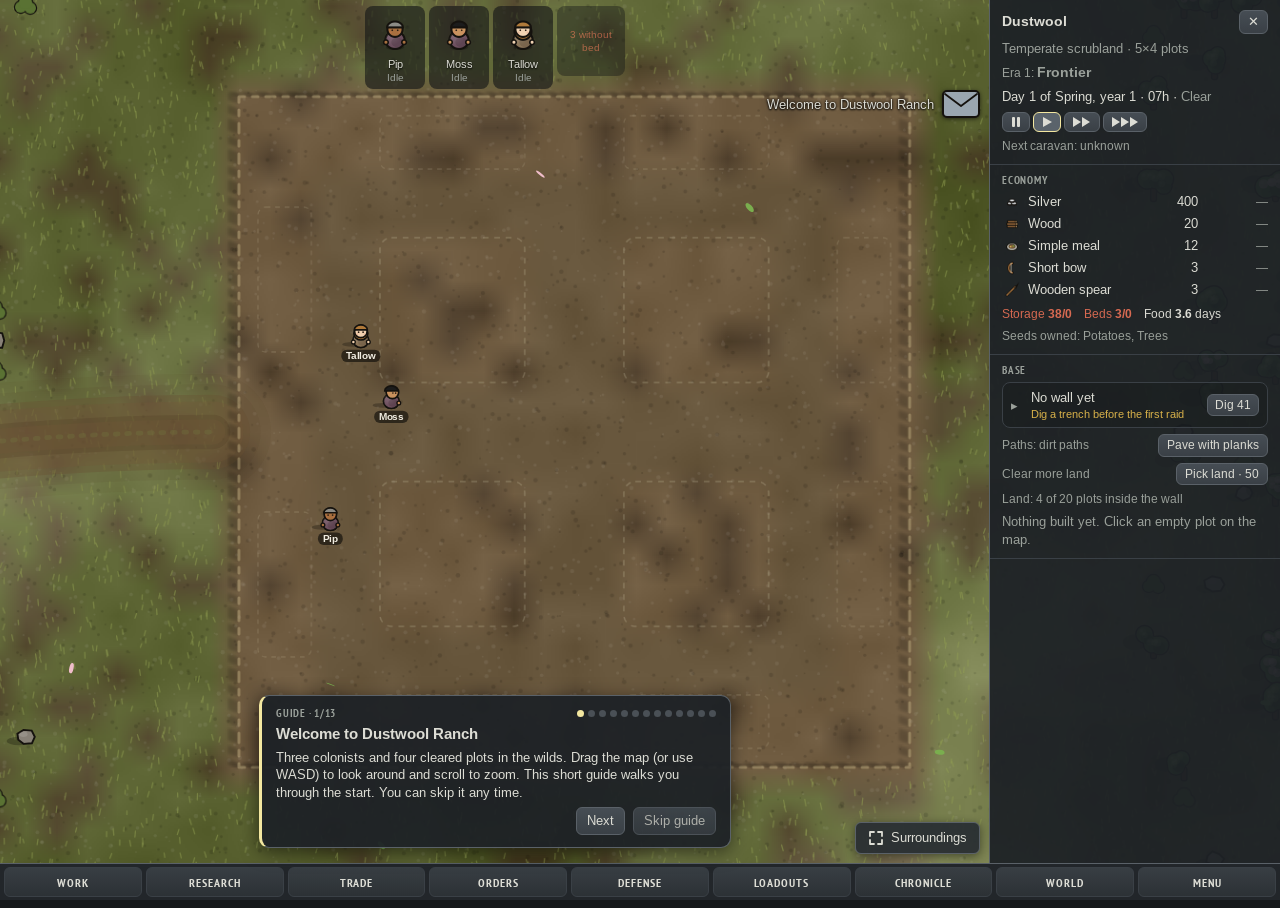
==== commit dd22476d: "1.0.1: the spiked ditch becomes a water moat in front of the wall Co-Authored-By: Claude Opus 5.5 <n" ====
--- a/index.html
+++ b/index.html
@@ -433,7 +433,7 @@
    VERSION: 1.0.x for small updates, 1.x for bigger ones.
    BAL holds the pacing knobs. Data tables in 010-constants keep their base values;
    applyBalance() (015-balance.js) scales them once at start-up, so tuning happens here only. */
-const VERSION='1.0.0';
+const VERSION='1.0.1';
 const BAL={
   research:2.8,      // research point cost multiplier
   build:1.35,        // silver cost of plots, wings, lanes, wall plots, defenses
@@ -2226,7 +2226,7 @@
   batt:{n:'Battlements',d:'Guards on this side get 20% more cover against arrows and bullets.',cost:60,mat:{wood:30}},
   tower:{n:'Corner towers',d:'Guards on this side shoot 2 tiles further.',cost:150,mat:{stone:40}},
   pitch:{n:'Pitch holes',d:'Raiders hammering this wall get scalded every few seconds.',cost:120,mat:{wood:20,stone:30}},
-  moat:{n:'Spiked ditch',d:'Raiders closing in on this wall slow down and get cut.',cost:90,mat:{wood:40}},
+  moat:{n:'Moat',d:'A water-filled ditch right in front of the wall. Raiders wade through it at half speed, right under your guns.',cost:90,mat:{stone:30}},
 };
 function wupCost(k){const D=k==='house'?{cost:200,mat:{stone:60}}:WUP[k],m=1+Math.max(0,S.wall)*.6,mat={};for(const a in D.mat)mat[a]=Math.round(D.mat[a]*m);return{cost:Math.round(D.cost*m),mat}}
 function wup(side,k){return !!(side&&S.wup&&S.wup[side]&&S.wup[side][k])}
@@ -2566,7 +2566,7 @@
   if(r.dead||r.gone)return;let slow=1;
   if(!r.inside&&!r.bug||(r.bug&&!r.inside)){const x=Math.floor(r.x),y=Math.floor(r.y);if(x>=0&&y>=0&&x<W&&y<H){const k=x+y*W,t=S.traps[k];
     if(t&&!t.con){if(t.type==='pit')slow=.35;else if(t.type==='mine'){delete S.traps[k];boomFx(x+.5,y+.5);for(const o of aliveRaiders())if(!o.inside&&Math.hypot(o.x-x-.5,o.y-y-.5)<2.4)hitRaider(o,R(40,60))}else if(t.ch>0){r.hitT=r.hitT||{};if(!r.hitT[k]){r.hitT[k]=1;t.ch--;hitRaider(r,R(14,22));dirtFx(r.x,r.y,5)}}}}}
-  if(!r.inside&&r.st===1&&!r.bash&&!r.fleeing&&wup(r.side,'moat')&&r.tc!==undefined){const[ax,ay]=approachOf(r.tc,r.jit||0);if(Math.hypot(r.x-ax,r.y-ay)<3){slow=Math.min(slow,.55);if(!r.moatHit){r.moatHit=1;hitRaider(r,R(8,14))}}}
+  if(!r.inside&&r.st===1&&!r.bash&&!r.fleeing&&wup(r.side,'moat')&&r.tc!==undefined){const[ax,ay]=approachOf(r.tc,r.jit||0);if(Math.hypot(r.x-ax,r.y-ay)<3){slow=Math.min(slow,.5);if(!r.moatHit&&!offlineSim){r.moatHit=1;for(let k=0;k<4;k++)fx.push({k:'dust',x:r.x+R(-.3,.3),y:r.y+.2,z:.2,vx:R(-.3,.3),vy:-.2,vz:0,t:0,life:.6,sz:5})}}}
   if(r.inside){const ls=laneAt(Math.floor(r.x),Math.floor(r.y)),l=ls&&S.lanes[ls.key];if(l&&!l.con){if(l.type==='barricade')slow=Math.min(slow,.5);else if(l.type==='spikes'){slow=Math.min(slow,.65);r.hitT=r.hitT||{};if(!r.hitT['L'+ls.key]){r.hitT['L'+ls.key]=1;hitRaider(r,R(12,20));dirtFx(r.x,r.y,4)}}}}
   const sp=r.spd;r.spd=sp*slow;updRaider0(r,dt);r.spd=sp;
 }
@@ -2962,7 +2962,22 @@
   g.restore();
 }
 function outward(s){return OUTV[s]}
-function drawDefense(g,now){
+/* water moat: a one-tile band of water outside every wall side that has the upgrade, bridged at the gates */
+let moatCache=null,moatKey='';
+function moatTiles(){const key=geoVer+'|'+JSON.stringify(S.wup||{})+'|'+S.gates.length;if(moatKey===key)return moatCache;moatKey=key;const set=new Map(),gateN=new Set();
+  for(const i of wallInfo.cells){const sd=wallInfo.side[i];if(!wup(sd,'moat'))continue;const x=i%W,y=(i-x)/W;
+    for(let dy=-1;dy<=1;dy++)for(let dx=-1;dx<=1;dx++){if(!dx&&!dy)continue;const nx=x+dx,ny=y+dy;if(nx<0||ny<0||nx>=W||ny>=H)continue;const k=nx+ny*W;if(kind[k]!==0)continue;set.set(k,1);if(kind[i]===4&&(dx===0||dy===0))gateN.add(k)}}
+  return moatCache={tiles:[...set.keys()],set,gateN}}
+function drawMoat(g,now){if(S.wall<0||!S.wup)return;const M=moatTiles();if(!M.tiles.length)return;const has=k=>M.set.has(k);
+  g.save();for(const k of M.tiles){const x=k%W,y=(k-x)/W,px=x*T,py=y*T;g.fillStyle='#355f73';g.fillRect(px,py,T,T)}
+  for(const k of M.tiles){const x=k%W,y=(k-x)/W,px=x*T,py=y*T;g.fillStyle='rgba(120,180,200,.08)';g.fillRect(px+T*.15,py+T*.15,T*.7,T*.7);
+    g.strokeStyle='#5c4a32';g.lineWidth=3;g.beginPath();if(!has(k-W)&&kind[k-W]===0){g.moveTo(px,py+1);g.lineTo(px+T,py+1)}if(!has(k+W)&&kind[k+W]===0){g.moveTo(px,py+T-1);g.lineTo(px+T,py+T-1)}if(!has(k-1)&&kind[k-1]===0){g.moveTo(px+1,py);g.lineTo(px+1,py+T)}if(!has(k+1)&&kind[k+1]===0){g.moveTo(px+T-1,py);g.lineTo(px+T-1,py+T)}g.stroke();
+    g.strokeStyle='rgba(30,22,14,.5)';g.lineWidth=1;g.stroke();
+    const ph=now/900+x*1.7+y*2.3;g.strokeStyle='rgba(210,235,245,.28)';g.lineWidth=1.2;g.lineCap='round';for(let m=0;m<2;m++){const fx=px+T*(.2+((Math.sin(ph+m*2.1)+1)/2)*.6),fy=py+T*(.3+m*.4);g.beginPath();g.moveTo(fx-4,fy);g.quadraticCurveTo(fx,fy-2,fx+4,fy);g.stroke()}
+    if(Math.sin(now/400+x*3.1+y*5.7)>.93){g.fillStyle='rgba(255,255,255,.6)';g.fillRect(px+T*.5,py+T*.45,2,1.2)}}
+  for(const k of M.gateN){const x=k%W,y=(k-x)/W,px=x*T,py=y*T,vert=kind[k-1]===4||kind[k+1]===4;g.fillStyle='rgba(0,0,0,.25)';g.fillRect(px+2,py+3,T,T);for(let m=0;m<5;m++){g.fillStyle=m%2?'#8a6640':'#7a5834';if(!vert)g.fillRect(px,py+m*T/5,T,T/5+.5);else g.fillRect(px+m*T/5,py,T/5+.5,T)}g.strokeStyle=OUT;g.lineWidth=1.4;g.strokeRect(px+.5,py+.5,T-1,T-1)}
+  g.restore()}
+function drawDefense(g,now){drawMoat(g,now);
   for(const k in S.whp){const i=+k;if(!isWallCell(i)||S.breach[i])continue;const f=S.whp[i]/cellMax(i);if(f>=.999)continue;
     const x=i%W,y=(i-x)/W,r=mulberry(i*31+7),n=Math.ceil((1-f)*6);
     g.strokeStyle='rgba(20,14,8,.85)';g.lineWidth=1.8;g.lineCap='round';
@@ -2970,7 +2985,6 @@
     rr(g,x*T+3,y*T-6,T-6,5,2);g.fillStyle='rgba(0,0,0,.65)';g.fill();g.fillStyle=f>.5?'#c9a640':'#d86a52';g.fillRect(x*T+4,y*T-5,(T-8)*clamp(f,0,1),3)}
   if(S.wall>=0&&S.wup){for(const i of wallInfo.cells){const sd=wallInfo.side[i],u=S.wup[sd];if(!u)continue;const x=i%W,y=(i-x)/W,[ox,oy]=OUTV[sd],cx=(x+.5)*T,cy=(y+.5)*T;
       if(u.batt&&kind[i]===1&&(x+y)%2===0){g.fillStyle=S.wall>=2?'#9a958c':'#8f6e46';g.strokeStyle=OUT;g.lineWidth=1.3;g.beginPath();g.rect(cx+ox*T*.32-6,cy+oy*T*.32-6,12,12);g.fill();g.stroke()}
-      if(u.moat&&(x+y)%2===0){const mx=cx+ox*T*1.45,my=cy+oy*T*1.45;g.strokeStyle=OUT;g.lineWidth=3.2;g.beginPath();g.moveTo(mx-ox*6-oy*5,my-oy*6-ox*5);g.lineTo(mx+ox*7,my+oy*7);g.moveTo(mx-ox*6+oy*5,my-oy*6+ox*5);g.lineTo(mx+ox*7,my+oy*7);g.stroke();g.strokeStyle='#b08a5a';g.lineWidth=1.6;g.stroke()}
       if(u.pitch&&kind[i]===1&&(x+y)%3===0){g.fillStyle='rgba(20,16,12,.35)';E(g,cx+ox*T*.85,cy+oy*T*.85,9,6);g.fill()}
       if(u.tower&&kind[i]===1&&!wallInfo.straight[i]){g.fillStyle='rgba(0,0,0,.3)';g.beginPath();g.arc(cx+4,cy+5,T*.62,0,7);g.fill();g.beginPath();g.arc(cx,cy,T*.6,0,7);fs(g,S.wall>=2?'#8a857c':'#8a6640',2.2);for(let k=0;k<8;k++){const a=k/8*Math.PI*2;g.beginPath();g.rect(cx+Math.cos(a)*T*.5-3,cy+Math.sin(a)*T*.5-3,6,6);fs(g,S.wall>=2?'#6f6a63':'#5c4228',1)}}}}
   for(const gt of S.gates){if(!gt.house)continue;const c=gateCells(gt);for(const i of[c[0],c[2]]){const x=i%W,y=(i-x)/W,cx=(x+.5)*T,cy=(y+.5)*T;g.beginPath();g.rect(cx-T*.48,cy-T*.48,T*.96,T*.96);fs(g,S.wall>=2?'#8a857c':'#7b5b39',2.2);g.fillStyle='rgba(0,0,0,.25)';g.fillRect(cx-T*.3,cy-T*.3,T*.6,T*.6)}}
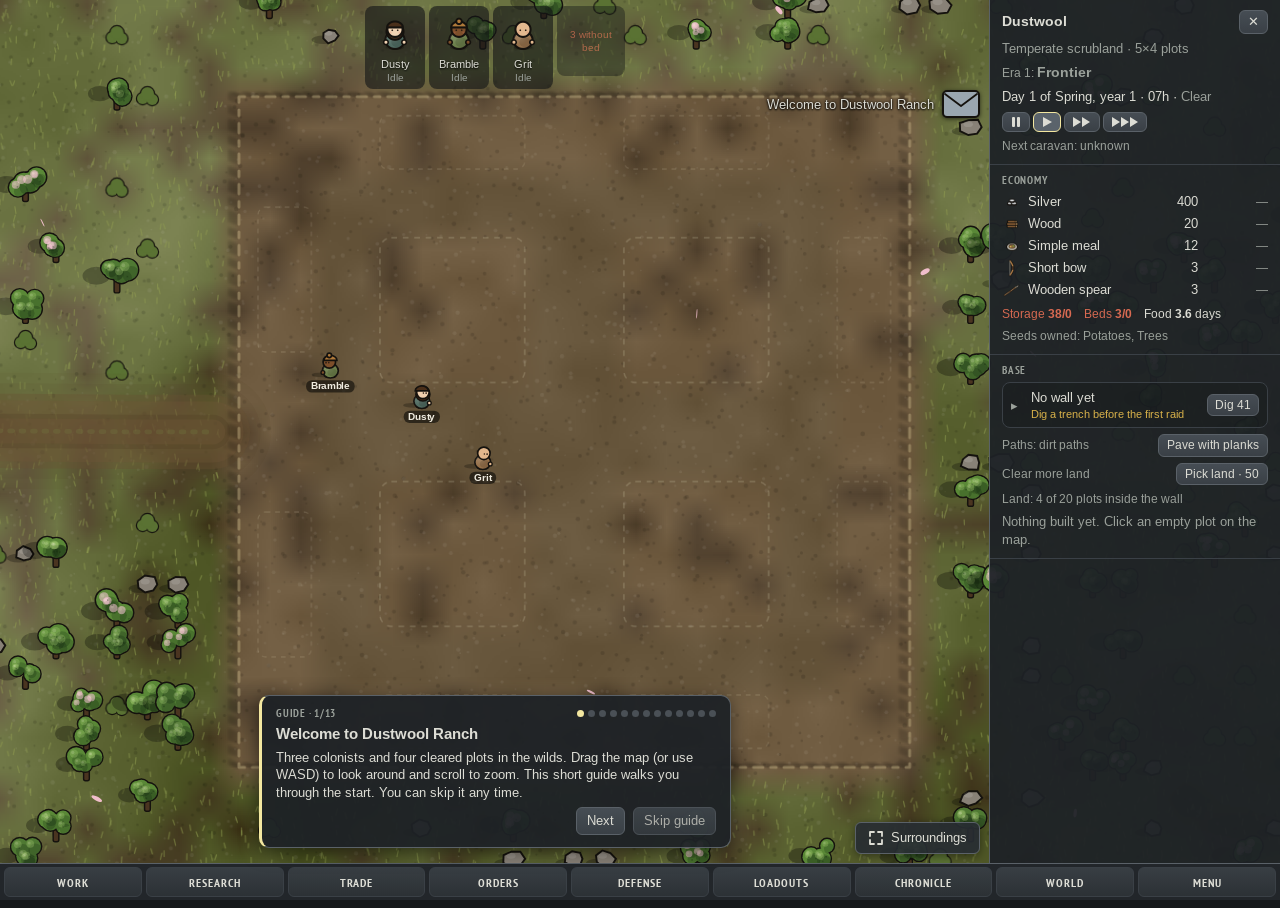
==== commit fc18d502: "1.0.2: gates close for raids, siege shells the wall, animations, new weapon and armor art - Gates sw" ====
--- a/index.html
+++ b/index.html
@@ -433,7 +433,7 @@
    VERSION: 1.0.x for small updates, 1.x for bigger ones.
    BAL holds the pacing knobs. Data tables in 010-constants keep their base values;
    applyBalance() (015-balance.js) scales them once at start-up, so tuning happens here only. */
-const VERSION='1.0.1';
+const VERSION='1.0.2';
 const BAL={
   research:2.8,      // research point cost multiplier
   build:1.35,        // silver cost of plots, wings, lanes, wall plots, defenses
@@ -1534,8 +1534,8 @@
       const d=Math.hypot(a.x-c.x,a.y-c.y);
       if(d>wp.range){c.status='Stalking a '+WILD[a.type].n.toLowerCase();j.p=0;freeMove(c,a.x,a.y,walkSpd(c)*(a.flee>0?1.1:.8),dt,wp.range*.8);return}
       c.status='Aiming at a '+WILD[a.type].n.toLowerCase();c.face=a.x<c.x?'l':'r';
-      j.p=(j.p||0)+dt*workMult(c,'shooting')/wp.aim;
-      if(j.p>=1){j.p=0;gainXP(c,'shooting',5);
+      j.p=(j.p||0)+dt*workMult(c,'shooting')/wp.aim;c.aimA=Math.atan2(a.y-c.y,a.x-c.x);c.aimT=performance.now();c.aim=j.p;
+      if(j.p>=1){j.p=0;c.shotT=performance.now();gainXP(c,'shooting',5);
         const hit=Math.random()<clamp(.4+.045*c.sk.shooting+wp.acc,.2,.95);if(wp.range<2){c.atkT=performance.now();c.atkA=Math.atan2(a.y-c.y,a.x-c.x)}else launch({x1:c.x,y1:c.y-.4,x2:hit?a.x:a.x+R(-.8,.8),y2:hit?a.y-.2:a.y+R(-.6,.6),kind:projKind(c.weapon||c.melee),vis:hit});
         if(hit){a.dead=true;a.flee=0;msg(`${c.nick} brought down a ${WILD[a.type].n.toLowerCase()}.`,'good')}
         else{a.flee=4;const dx=a.x-c.x,dy=a.y-c.y,l=Math.hypot(dx,dy)||1;a.tx=clamp(a.x+dx/l*8,-PADL+2,-1);a.ty=clamp(a.y+dy/l*8,-PADT+2,H+PADB-2)}}
@@ -2448,7 +2448,12 @@
   else if(t==='flank'){if(R0.sides.length>1&&r.side!==R0.sides[0])r.hold=true}
   else if(t==='sappers'){R0.sapCells=R0.sapCells||(()=>{const sc=sideCells(R0.sides[0]).filter(c=>wallInfo.exposed[c]&&kind[c]!==4);if(!sc.length)return[r.tc];const a=pick(sc),ax=wallInfo.side[a]==='W'||wallInfo.side[a]==='E'?(c=>Math.floor(c/W)):(c=>c%W);return sc.filter(c=>Math.abs(ax(c)-ax(a))<=1)})();r.tc=pick(R0.sapCells);r.side=wallInfo.side[r.tc]||r.side;if(r.v==='heavy'||r.kind==='melee')r.wallM=(r.wallM||1)*2.2}
   if(r.hold)R0.waveT=R0.waveT||R(30,45)}
-function rallyPt(r){const[sx,sy]=stagePt(r),[ox,oy]=OUTV[r.side]||[-1,0],d=r.rd||(r.rd=R(15,19));let x=sx+ox*d+R(-.5,.5)*0,y=sy+oy*d;x=clamp(x,-PADL+2,W+PADR-2);y=clamp(y,-PADT+2,H+PADB-2);return[x,y+(r.jit||0)*3]}
+/* how far the defenders on the wall can shoot: best ranged weapon a fighter has (or can take), plus post/tower bonuses */
+function guardReach(){let m=0;const fs0=S.cols.filter(c=>isGuard(c)||c.militia);for(const c of fs0){const w=rangedW(c);if(w)m=Math.max(m,WEAPONS[w].range)}
+  if(fs0.length){const b=RANGED.find(w=>cnt(w)>=1);if(b)m=Math.max(m,WEAPONS[b].range)}if(!m)m=14;let pb=0;for(const id in S.def){const D=DEF[S.def[id].type];if(D&&D.cap)pb=Math.max(pb,D.range||0)}
+  return m+pb+(S.wup&&Object.values(S.wup).some(u=>u.tower)?2:0)}
+function holdPt(r,d){const[ax,ay]=approachOf(r.tc,r.jit||0),[ox,oy]=OUTV[r.side]||[-1,0];return[ax+ox*d-oy*(r.jit||0)*2,ay+oy*d-ox*(r.jit||0)*2]}
+function rallyPt(r){const R0=S.raid;if(!R0.reach)R0.reach=guardReach();const[sx,sy]=stagePt(r),[ox,oy]=OUTV[r.side]||[-1,0],d=r.rd||(r.rd=R0.reach+R(2.5,4.5));let x=sx+ox*d+R(-.5,.5)*0,y=sy+oy*d;x=clamp(x,-PADL+2,W+PADR-2);y=clamp(y,-PADT+2,H+PADB-2);return[x,y+(r.jit||0)*3]}
 function moveSafe(r,dx,dy){const nx=r.x+dx,ny=r.y+dy,cx=Math.floor(nx),cy=Math.floor(ny);if(hasRock&&rockAt(nx,ny))return;if(cx<0||cy<0||cx>=W||cy>=H||kind[cx+cy*W]===0||S.breach[cx+cy*W]){r.x=nx;r.y=ny}}
 function separateRaiders(){
   const list=aliveRaiders().filter(r=>!r.inside),B=new Map();for(const r of list){const k=Math.floor(r.x)+','+Math.floor(r.y);let a=B.get(k);if(!a)B.set(k,a=[]);a.push(r)}
@@ -2537,7 +2542,10 @@
     return;
   }
   if(offlineSim){autoResolve();return}
-  if(!R0.go&&(R0.tac==='siege'||R0.tac==='skirmish')){const al=aliveRaiders().filter(r=>!r.hold),ready=al.filter(r=>r.rl||r.kind==='archer'&&R0.tac==='skirmish').length;if(S.t-R0.start>(R0.tac==='siege'?55:60)||(R0.tac==='siege'&&al.length&&ready>=al.length)||(R0.tac==='skirmish'&&R0.killed>=R0.total*.3)){R0.go=true;msg(R0.tac==='siege'?'The raiders stop waiting and storm the wall!':'The rest of the raiders charge!','bad');sfx('horn')}}
+  if(!R0.go&&R0.tac==='siege'){const al=aliveRaiders().filter(r=>!r.hold);
+    if(!R0.bomb){if(S.t-R0.start>30||(al.length&&al.every(r=>r.rl))){R0.bomb=true;R0.bombT=S.t;msg('The raiders move up and start shelling the wall!','bad');sfx('horn')}}
+    else if(S.t-R0.bombT>40||Object.keys(S.breach).length||R0.killed>=R0.total*.4){R0.go=true;msg('The raiders storm the wall!','bad');sfx('horn')}}
+  if(!R0.go&&R0.tac==='skirmish'&&(S.t-R0.start>60||R0.killed>=R0.total*.3)){R0.go=true;msg('The rest of the raiders charge!','bad');sfx('horn')}
   if(!R0.flee&&R0.fac!=='mech'&&(R0.boss?(bossDead(R0)||S.t-R0.start>420*BAL.raidPatience):(R0.killed>=R0.total*(R0.fac==='insect'?.9:BAL.raidFlee)||S.t-R0.start>(220+(R0.waveT||0))*BAL.raidPatience))){R0.flee=true;msg(R0.boss&&bossDead(R0)?'The boss is dead! The rest are fleeing.':'The raiders are fleeing!','good')}
   for(const r of R0.raiders)updRaider(r,dt);
   separateRaiders();
@@ -2585,15 +2593,20 @@
   }
   if(!r.inside){
     if(r.hold){if(S.t<R0.start+(R0.waveT||35)){r.bash=false;return}r.hold=false;if(!R0.waveMsg){R0.waveMsg=1;msg(R0.tac==='flank'?`The second group strikes the ${SIDEN[r.side]} wall!`:'The main army arrives!','bad');sfx('horn')}}
-    const waits=(R0.tac==='siege'||(R0.tac==='skirmish'&&r.kind!=='archer'))&&!R0.go;
-    if(waits&&!r.st){if(!r.rl){const[qx,qy]=rallyPt(r);if(freeMove(r,qx,qy,r.spd,dt))r.rl=1;return}r.bash=false;r.face=(OUTV[r.side]||[-1,0])[0]<0?'r':'l';return}
-    if(r.kind==='archer'&&(r.st||(R0.tac==='skirmish'&&!R0.go))){
+    const faceIn=()=>{const o=OUTV[r.side]||[-1,0];r.face=o[0]<0?'r':o[0]>0?'l':r.face};
+    if(R0.tac==='siege'&&!R0.go&&!R0.bomb&&!r.st){if(!r.rl){const[qx,qy]=rallyPt(r);if(freeMove(r,qx,qy,r.spd,dt))r.rl=1;return}r.bash=false;faceIn();return}
+    if(((R0.tac==='siege'&&R0.bomb)||R0.tac==='skirmish')&&!R0.go&&r.kind!=='archer'&&!r.st){const[hx,hy]=holdPt(r,R0.tac==='siege'?6.5:8);if(freeMove(r,hx,hy,r.spd,dt))faceIn();r.bash=false;return}
+    const ranged=r.kind==='archer'&&!r.bug;
+    if(ranged&&(r.st||((R0.tac==='skirmish'||R0.tac==='siege')&&!R0.go)||true)){
       let tg=null,bd=r.range||RFAC[r.fac||'tribal'].range||7;for(const c of S.cols){if(c.downed)continue;const o=shootOrigin(c);if(!fighter(c)&&!isOut(c))continue;const d=Math.hypot(o.x-r.x,o.y-r.y);if(d<bd){bd=d;tg=c}}
       if(tg){const o=shootOrigin(tg);r.face=o.x<r.x?'l':'r';r.bash=false;if(r.cool<=0){const burst=r.burst||(r.v==='heavy'&&r.fac!=='tribal'&&r.fac!=='mech');r.cool=(r.fac==='tribal'?R(1.4,1.9):R(2,2.8))*(burst?.25:r.v==='light'?.85:1);const pd=postDef(tg),cover=(pd?pd.cover:0)+(fighter(tg)&&!isOut(tg)&&wup(stationSide(tg),'batt')?.2:0),hit=Math.random()<.3*(1-cover),dm=RI(6,10)*(r.dmgM||1)*(burst?.4:1),t0=tg;launch({x1:r.x,y1:r.y-.4,x2:hit?o.x:o.x+R(-.8,.8),y2:hit?o.y-.3:o.y+R(-.6,.6),kind:r.shot||(r.fac==='tribal'?'arrow':r.fac==='space'?'charge':'bullet'),enemy:true,fire:r.fac==='tribal'&&Math.random()<.12,fac:r.fac,onHit:hit?()=>{if(!t0.downed)hurtColonist(t0,dm)}:null})}return}
     }
-    if(r.kind==='archer'&&r.fac==='tribal'&&r.st&&r.cool<=0&&Math.random()<.35){const pl=built().filter(p=>!FIRE_NOFUEL.includes(p.type));if(pl.length){const p=pick(pl),[ox,oy]=plotOrigin(p),tx=ox+RI(0,P-1)+.5,ty=oy+RI(0,P-1)+.5;if(Math.hypot(tx-r.x,ty-r.y)<14){r.cool=R(3,5);r.face=tx<r.x?'l':'r';launch({x1:r.x,y1:r.y-.4,x2:tx,y2:ty,kind:'arrow',enemy:true,fac:r.fac,fire:true})}}}
+    if(r.kind==='archer'&&r.fac==='tribal'&&r.cool<=0&&Math.random()<.3){const pl=built().filter(p=>!FIRE_NOFUEL.includes(p.type));if(pl.length){const p=pick(pl),[ox,oy]=plotOrigin(p),tx=ox+RI(0,P-1)+.5,ty=oy+RI(0,P-1)+.5;if(Math.hypot(tx-r.x,ty-r.y)<14){r.cool=R(3,5);r.face=tx<r.x?'l':'r';launch({x1:r.x,y1:r.y-.4,x2:tx,y2:ty,kind:'arrow',enemy:true,fac:r.fac,fire:true})}}}
     if(S.wall>=0&&!S.breach[r.tc]){let best=null,bd=9;for(const k in S.breach){const i=+k;if(wallInfo.side[i]!==r.side||!wallInfo.exposed[i])continue;const d=Math.hypot(i%W+.5-r.x,Math.floor(i/W)+.5-r.y);if(d<bd){bd=d;best=i}}if(best!==null){r.tc=best}}
-    if(R0.tac==='skirmish'&&!R0.go&&r.kind==='archer'){const[ox,oy]=OUTV[r.side]||[-1,0],[sx,sy]=stagePt(r),k=r.range||RFAC[r.fac||'tribal'].range||7;freeMove(r,sx+ox*(k*.75),sy+oy*(k*.75),r.spd,dt);return}
+    if(ranged&&S.wall>=0&&!S.breach[r.tc]){const fd=Math.min(r.range||RFAC[r.fac||'tribal'].range||7,9)*.8,[fx2,fy2]=holdPt(r,fd);
+      if(freeMove(r,fx2,fy2,r.spd,dt)){r.bash=false;faceIn();if(r.cool<=0){const burst=r.burst||(r.v==='heavy'&&r.fac!=='tribal'&&r.fac!=='mech');r.cool=(r.fac==='tribal'?R(1.6,2.2):R(2,2.8))*(burst?.3:1);const tc=r.tc,x2=tc%W+.5+R(-.3,.3),y2=Math.floor(tc/W)+.5+R(-.3,.3),wd=R(3,5)*(r.dmgM||1)*(r.wallM||1)*(burst?.45:1);
+        launch({x1:r.x,y1:r.y-.4,x2,y2,kind:r.shot||(r.fac==='tribal'?'arrow':r.fac==='space'?'charge':'bullet'),enemy:true,fac:r.fac,vis:true,onHit:()=>{if(S.breach[tc]||S.wall<0)return;const hp=cellHP(tc)-wd;S.whp[tc]=hp;if(Math.random()<.5)wallFx(tc,1);if(hp<=0)breachCell(tc)}})}}
+      return}
     if(!r.st){const[sx,sy]=stagePt(r);if(freeMove(r,sx,sy,r.spd,dt))r.st=1;return}
     if(S.wall>=0&&!S.breach[r.tc]){
       const[ax,ay]=approachOf(r.tc,r.jit);
@@ -2650,8 +2663,8 @@
       if(near){meleeHit(c,near,dt);c.status='Fighting off raiders at a guard post';return}
       if(Math.floor(c.x)!==px2||Math.floor(c.y)!==py2){if(walkTo(c,px2,py2,dt,walkSpd(c)*1.2)){c.status='Running to a guard post';return}}
       else{c.path=[];const rw=rangedW(c),wp=WEAPONS[rw],tg=nearestInside(c.x,c.y,wp.range+3);
-        if(tg){c.face=tg.x<c.x?'l':'r';c.status='Shooting from a guard post';c.working=true;c.aim=(c.aim||0)+dt*workMult(c,'shooting')/wp.aim;
-          if(c.aim>=1){c.aim=0;gainXP(c,'shooting',1.5);const hit=Math.random()<clamp(.5+.04*c.sk.shooting+wp.acc,.15,.95),t0=tg;launch({x1:c.x,y1:c.y-.4,x2:hit?tg.x:tg.x+R(-.9,.9),y2:hit?tg.y-.3:tg.y+R(-.7,.7),kind:projKind(rw),onHit:hit?()=>{if(!t0.dead&&!t0.gone)dealHit(c,t0,WDMG[rw])}:null})}return}
+        if(tg){c.face=tg.x<c.x?'l':'r';c.status='Shooting from a guard post';c.working=true;c.aimA=Math.atan2(tg.y-c.y,tg.x-c.x);c.aimT=performance.now();c.aim=(c.aim||0)+dt*workMult(c,'shooting')/wp.aim;
+          if(c.aim>=1){c.aim=0;c.shotT=performance.now();gainXP(c,'shooting',1.5);const hit=Math.random()<clamp(.5+.04*c.sk.shooting+wp.acc,.15,.95),t0=tg;launch({x1:c.x,y1:c.y-.4,x2:hit?tg.x:tg.x+R(-.9,.9),y2:hit?tg.y-.3:tg.y+R(-.7,.7),kind:projKind(rw),onHit:hit?()=>{if(!t0.dead&&!t0.gone)dealHit(c,t0,WDMG[rw])}:null})}return}
         c.status='Holding a guard post';return}}
     else c.lpost=null}
   else if(c.lpost)c.lpost=null;
@@ -2691,8 +2704,8 @@
   const side=stationSide(c)||'W',team=S.cols.filter(o=>fighter(o)&&stationSide(o)===side).sort((a,b)=>a.id-b.id),ti=Math.max(0,team.indexOf(c));
   const rw=rangedW(c);
   if(ra&&rw&&!(c.path&&c.path.length&&c.repo>1.2)){const o=shootOrigin(c),pd=postDef(c),wp=WEAPONS[rw],tg=nearestRaiderFrom(o.x,o.y,wp.range+(pd?pd.range:0)+(wup(side,'tower')?2:0));
-    if(tg){c.path=[];c.face=tg.x<o.x?'l':'r';c.status='Shooting at raiders';c.working=true;c.aim=(c.aim||0)+dt*workMult(c,'shooting')/wp.aim;c.repo=Math.max(c.repo||0,1.5);
-      if(c.aim>=1){c.aim=0;gainXP(c,'shooting',1.5);const hit=Math.random()<clamp(.35+.04*c.sk.shooting+wp.acc+(pd?pd.acc:0),.15,.95),t0=tg;launch({x1:o.x,y1:o.y-.4,x2:hit?tg.x:tg.x+R(-.9,.9),y2:hit?tg.y-.3:tg.y+R(-.7,.7),kind:projKind(rw),onHit:hit?()=>{if(!t0.dead&&!t0.gone)dealHit(c,t0,WDMG[rw])}:null})}
+    if(tg){c.path=[];c.face=tg.x<o.x?'l':'r';c.status='Shooting at raiders';c.working=true;c.aimA=Math.atan2(tg.y-o.y,tg.x-o.x);c.aimT=performance.now();c.aim=(c.aim||0)+dt*workMult(c,'shooting')/wp.aim;c.repo=Math.max(c.repo||0,1.5);
+      if(c.aim>=1){c.aim=0;c.shotT=performance.now();gainXP(c,'shooting',1.5);const hit=Math.random()<clamp(.35+.04*c.sk.shooting+wp.acc+(pd?pd.acc:0),.15,.95),t0=tg;launch({x1:o.x,y1:o.y-.4,x2:hit?tg.x:tg.x+R(-.9,.9),y2:hit?tg.y-.3:tg.y+R(-.7,.7),kind:projKind(rw),onHit:hit?()=>{if(!t0.dead&&!t0.gone)dealHit(c,t0,WDMG[rw])}:null})}
       return}}
   c.repo=(c.repo||0)-dt;
   if(c.repo<=0||c.goX===undefined){c.repo=R(2,3.5);c.post=null;
@@ -2841,7 +2854,7 @@
   if(!offlineSim&&S.t-fireMsgT>25&&kAt(x,y)!==0){fireMsgT=S.t;const p=tilePlot(x,y);msg(`Fire${p&&p.type?' in the '+plotName(p).toLowerCase():''}! ${why?why+' ':''}Colonists rush to put it out.`,'bad');sfx('horn')}
   return true}
 function fireCount(){return S.fires?Object.keys(S.fires).length:0}
-function nearBase(x,y){const b=baseBox();return x>=b.x0-6&&x<=b.x1+6&&y>=b.y0-6&&y<=b.y1+6}
+function fireNearBase(x,y){const b=baseBox();return x>=b.x0-6&&x<=b.x1+6&&y>=b.y0-6&&y<=b.y1+6}
 let fireAsgT=0,fireDirtyT=0;
 function tickFire(dt){const F=S.fires;if(!F)return;const ks=Object.keys(F);if(!ks.length)return;
   const wet=S.wx&&(S.wx.k==='rain'||S.wx.k==='storm'||S.wx.k==='snow');
@@ -2857,7 +2870,7 @@
   fireDirtyT-=dt;if(fireDirtyT<=0){fireDirtyT=3;plotDirty=true}
   fireAsgT-=dt;if(fireAsgT<=0){fireAsgT=1;assignFirefighters()}}
 function canFightFire(c){return !c.downed&&!c.cover&&!(fighter(c)&&raidActive())&&!(c.militia&&raidActive())&&!outOfGrid(c)}
-function assignFirefighters(){const F=S.fires,fs0=Object.values(F).filter(f=>nearBase(f.x,f.y)).sort((a,b)=>b.i-a.i),load={};
+function assignFirefighters(){const F=S.fires,fs0=Object.values(F).filter(f=>fireNearBase(f.x,f.y)).sort((a,b)=>b.i-a.i),load={};
   for(const c of S.cols){if(c.fireJob&&(!F[c.fireJob]||!canFightFire(c))){c.fireJob=null}if(c.fireJob)load[c.fireJob]=(load[c.fireJob]||0)+1}
   for(const f of fs0){const k=f.x+','+f.y;while((load[k]||0)<2){let best=null,bd=1e9;for(const c of S.cols){if(c.fireJob||!canFightFire(c))continue;const d=Math.hypot(c.x-f.x,c.y-f.y);if(d<bd){bd=d;best=c}}if(!best)return;best.fireJob=k;releaseJob(best);best.sleeping=false;best.path=[];best.dest=null;load[k]=(load[k]||0)+1}}}
 function fireFight(c,dt){const f=S.fires&&S.fires[c.fireJob];if(!f){c.fireJob=null;return false}
@@ -2870,7 +2883,7 @@
   if(!offlineSim&&Math.random()<dt*4)fx.push({k:'dust',x:f.x+.5+R(-.3,.3),y:f.y+.4,z:.4,vx:R(-.2,.2),vy:-.5,vz:0,t:0,life:1.2,sz:R(6,9)});
   if(f.i<=0){delete S.fires[c.fireJob];c.fireJob=null;gainXP(c,'construction',2)}return true}
 /* sources */
-function lightningStrike(){const b=baseBox(),trees=S.outside.filter(o=>o.k==='tree'&&nearBase(o.x,o.y)),pl=built().filter(p=>!FIRE_NOFUEL.includes(p.type));let x,y;
+function lightningStrike(){const b=baseBox(),trees=S.outside.filter(o=>o.k==='tree'&&fireNearBase(o.x,o.y)),pl=built().filter(p=>!FIRE_NOFUEL.includes(p.type));let x,y;
   if(pl.length&&Math.random()<.35){const p=pick(pl),[ox,oy]=plotOrigin(p);x=ox+RI(0,P-1);y=oy+RI(0,P-1)}else if(trees.length){const o=pick(trees);x=Math.floor(o.x);y=Math.floor(o.y)}else return;
   if(!offlineSim){boomFx(x+.5,y+.5);sfx('thunder',x,y);fx.push({k:'flash',x:x+.5,y:y+.5,z:0,vx:0,vy:0,vz:0,t:0,life:.4,sz:30});bolts.push({x:x+.5,y:y+.5,t:0})}
   ignite(x,y,'Lightning struck.')}
@@ -2905,7 +2918,7 @@
   E(g,cx,by+s*.07,s*.26,s*.24);fs(g,p.shirt,lw);
   drawOutfit(g,p,cx,by,s,face,lw);
   if(det){g.save();E(g,cx,by+s*.07,s*.26,s*.24);g.clip();const hl=g.createRadialGradient(cx-s*.1,by-s*.06,0,cx-s*.1,by-s*.06,s*.28);hl.addColorStop(0,'rgba(255,255,255,.16)');hl.addColorStop(1,'rgba(255,255,255,0)');g.fillStyle=hl;g.fillRect(cx-s*.3,by-s*.2,s*.6,s*.5);g.restore();
-    if(face!=='u'||true){for(const sd of[-1,1]){if((face==='l'&&sd>0)||(face==='r'&&sd<0))continue;g.beginPath();g.arc(cx+sd*s*.245,by+s*.13+(sd>0?sw:-sw)*.4,s*.062,0,7);fs(g,p.skin,lw*.8)}}}
+    if(!p._noHands){for(const sd of[-1,1]){if((face==='l'&&sd>0)||(face==='r'&&sd<0))continue;g.beginPath();g.arc(cx+sd*s*.245,by+s*.13+(sd>0?sw:-sw)*.4,s*.062,0,7);fs(g,p.skin,lw*.8)}}}
   g.fillStyle='rgba(0,0,0,.12)';E(g,cx+s*.06,by+s*.13,s*.16,s*.13);g.fill();
   const hx=cx+(face==='l'?-s*.035:face==='r'?s*.035:0),hy=by-s*.22,r=s*.205;
   if(p.hat==='hood')drawHatBack(g,p,hx,hy,r,lw);
@@ -3113,15 +3126,7 @@
     case 'meat':rr(g,cx-s*.26,cy-s*.16,s*.5,s*.34,s*.14);fs(g,'#b5544a',lw);g.fillStyle='#e8b0a0';E(g,cx-s*.06,cy-s*.02,s*.12,s*.06);g.fill();g.strokeStyle=OUT;g.lineWidth=lw*2.6;g.lineCap='round';g.beginPath();g.moveTo(cx+s*.18,cy+s*.08);g.lineTo(cx+s*.32,cy+s*.22);g.stroke();g.strokeStyle='#f2eee4';g.lineWidth=lw*1.4;g.stroke();break;
     case 'leather':g.beginPath();g.moveTo(cx-s*.3,cy-s*.18);g.quadraticCurveTo(cx,cy-s*.3,cx+s*.3,cy-s*.18);g.lineTo(cx+s*.26,cy+s*.2);g.quadraticCurveTo(cx,cy+s*.3,cx-s*.26,cy+s*.2);g.closePath();fs(g,'#a8784a',lw);g.strokeStyle='rgba(80,50,25,.5)';g.lineWidth=lw*.8;g.setLineDash([2,2]);rr(g,cx-s*.2,cy-s*.12,s*.4,s*.26,s*.06);g.stroke();g.setLineDash([]);break;
     case 'steel':for(const[x,y]of[[-.13,.1],[.13,.1],[0,-.08]]){g.beginPath();g.moveTo(cx+(x-.14)*s,cy+(y+.08)*s);g.lineTo(cx+(x-.1)*s,cy+(y-.07)*s);g.lineTo(cx+(x+.1)*s,cy+(y-.07)*s);g.lineTo(cx+(x+.14)*s,cy+(y+.08)*s);g.closePath();fs(g,'#a9b0b6',lw);g.fillStyle='rgba(255,255,255,.35)';g.fillRect(cx+(x-.08)*s,cy+(y-.05)*s,s*.16,s*.03)}break;
-    case 'bow':case 'recurve':{g.lineCap='round';g.strokeStyle=OUT;g.lineWidth=lw*3.4;g.beginPath();if(i==='bow'){g.arc(cx+s*.1,cy,s*.3,Math.PI*.6,Math.PI*1.4)}else{g.moveTo(cx-s*.05,cy-s*.32);g.quadraticCurveTo(cx-s*.32,cy-s*.18,cx-s*.15,cy);g.quadraticCurveTo(cx-s*.32,cy+s*.18,cx-s*.05,cy+s*.32)}g.stroke();g.strokeStyle=i==='bow'?'#9a6a3a':'#6e4426';g.lineWidth=lw*1.8;g.stroke();g.strokeStyle='#e8e2d0';g.lineWidth=lw*.7;g.beginPath();g.moveTo(cx-s*.05,cy-s*.3);g.lineTo(cx-s*.05,cy+s*.3);g.stroke();break}
-    case 'spear':case 'steelspear':{g.lineCap='round';g.strokeStyle=OUT;g.lineWidth=lw*3;g.beginPath();g.moveTo(cx-s*.3,cy+s*.3);g.lineTo(cx+s*.2,cy-s*.2);g.stroke();g.strokeStyle='#9a6a3a';g.lineWidth=lw*1.6;g.stroke();g.beginPath();g.moveTo(cx+s*.16,cy-s*.12);g.lineTo(cx+s*.34,cy-s*.34);g.lineTo(cx+s*.24,cy-s*.1);g.closePath();fs(g,i==='spear'?'#8a857c':'#c9ced3',lw);break}
-    case 'rifle':{g.save();g.translate(cx,cy);g.rotate(-.55);g.beginPath();g.moveTo(-s*.44,-s*.04);g.lineTo(-s*.12,-s*.05);g.lineTo(-s*.06,s*.02);g.lineTo(-s*.42,s*.09);g.closePath();fs(g,'#8a5a32',lw);rr(g,-s*.14,-s*.07,s*.26,s*.1,s*.02);fs(g,'#7a5434',lw);rr(g,-s*.04,-s*.055,s*.5,s*.045,s*.01);fs(g,'#6f767c',lw);rr(g,-s*.02,-s*.1,s*.1,s*.04,s*.01);fs(g,'#4a4f54',lw*.8);g.beginPath();g.arc(s*.02,-s*.12,s*.025,0,7);fs(g,'#4a4f54',lw*.6);g.restore();break}
-    case 'assault':{g.save();g.translate(cx,cy);g.rotate(-.5);rr(g,-s*.4,-s*.05,s*.16,s*.11,s*.02);fs(g,'#2e3236',lw);rr(g,-s*.24,-s*.07,s*.34,s*.12,s*.02);fs(g,'#3a3f44',lw);rr(g,s*.1,-s*.04,s*.32,s*.05,s*.01);fs(g,'#555b61',lw);g.beginPath();g.moveTo(-s*.06,s*.05);g.lineTo(s*.04,s*.05);g.lineTo(s*.02,s*.22);g.lineTo(-s*.08,s*.2);g.closePath();fs(g,'#2a2d30',lw);g.restore();break}
-    case 'sniper':{g.save();g.translate(cx,cy);g.rotate(-.55);g.beginPath();g.moveTo(-s*.46,-s*.04);g.lineTo(-s*.16,-s*.05);g.lineTo(-s*.1,s*.03);g.lineTo(-s*.44,s*.09);g.closePath();fs(g,'#4f5a3a',lw);rr(g,-s*.16,-s*.06,s*.24,s*.09,s*.02);fs(g,'#3d4530',lw);rr(g,-s*.04,-s*.045,s*.56,s*.04,s*.01);fs(g,'#6f767c',lw);rr(g,-s*.12,-s*.15,s*.22,s*.06,s*.03);fs(g,'#2a2d30',lw);g.fillStyle='#5fa8d0';g.fillRect(s*.08,-s*.14,s*.02,s*.04);g.restore();break}
-    case 'lmg':{g.save();g.translate(cx,cy);g.rotate(-.45);rr(g,-s*.42,-s*.06,s*.18,s*.12,s*.02);fs(g,'#3a3f44',lw);rr(g,-s*.26,-s*.09,s*.4,s*.16,s*.03);fs(g,'#4a4f54',lw);rr(g,s*.12,-s*.05,s*.32,s*.06,s*.01);fs(g,'#6f767c',lw);rr(g,-s*.16,s*.06,s*.16,s*.14,s*.02);fs(g,'#5a6448',lw);g.strokeStyle=OUT;g.lineWidth=lw;g.beginPath();g.moveTo(s*.3,s*.01);g.lineTo(s*.26,s*.16);g.moveTo(s*.3,s*.01);g.lineTo(s*.36,s*.16);g.stroke();g.restore();break}
-    case 'charge':{g.save();g.translate(cx,cy);g.rotate(-.5);g.beginPath();g.moveTo(-s*.42,-s*.06);g.lineTo(s*.18,-s*.09);g.lineTo(s*.44,-s*.03);g.lineTo(s*.42,s*.03);g.lineTo(s*.1,s*.06);g.lineTo(-s*.12,s*.16);g.lineTo(-s*.2,s*.06);g.lineTo(-s*.42,s*.07);g.closePath();fs(g,'#2c3036',lw);g.fillStyle='#5fe0f0';g.fillRect(-s*.14,-s*.03,s*.4,s*.025);g.beginPath();g.arc(s*.42,0,s*.025,0,7);g.fill();g.restore();break}
-    case 'longsword':case 'zweihander':case 'monosword':{g.save();g.translate(cx,cy);g.rotate(-.75);const L=i==='zweihander'?.62:.54,wd=i==='zweihander'?.075:i==='monosword'?.035:.055;g.beginPath();g.moveTo(-s*.08,-wd*s);g.lineTo(s*L,-wd*s*.5);g.lineTo(s*(L+.06),0);g.lineTo(s*L,wd*s*.5);g.lineTo(-s*.08,wd*s);g.closePath();fs(g,i==='monosword'?'#dff6fa':'#c9ced3',lw);if(i==='monosword'){g.strokeStyle='rgba(95,224,240,.8)';g.lineWidth=lw;g.beginPath();g.moveTo(-s*.06,0);g.lineTo(s*L,0);g.stroke()}rr(g,-s*.12,-s*.15,s*.05,s*.3,s*.02);fs(g,'#8a6a3a',lw);rr(g,-s*.38,-s*.035,s*.26,s*.07,s*.03);fs(g,i==='monosword'?'#2c3036':'#5c4228',lw);g.restore();break}
-    case 'warhammer':{g.save();g.translate(cx,cy);g.rotate(-.75);rr(g,-s*.4,-s*.03,s*.62,s*.06,s*.03);fs(g,'#6e4a2a',lw);rr(g,s*.16,-s*.16,s*.18,s*.32,s*.03);fs(g,'#8a9096',lw);g.fillStyle='rgba(255,255,255,.25)';g.fillRect(s*.18,-s*.14,s*.04,s*.28);g.restore();break}
+    case 'bow':case 'recurve':case 'spear':case 'steelspear':case 'rifle':case 'assault':case 'sniper':case 'lmg':case 'charge':case 'longsword':case 'zweihander':case 'monosword':case 'warhammer':weaponIcon(g,i,cx,cy,s);break;
     case 'chemfuel':rr(g,cx-s*.2,cy-s*.22,s*.4,s*.46,s*.06);fs(g,'#b8322a',lw);rr(g,cx+s*.02,cy-s*.32,s*.12,s*.1,s*.02);fs(g,'#3a3d40',lw*.8);g.strokeStyle='rgba(0,0,0,.3)';g.lineWidth=lw;g.beginPath();g.moveTo(cx-s*.12,cy-s*.12);g.lineTo(cx+s*.12,cy+s*.14);g.moveTo(cx+s*.12,cy-s*.12);g.lineTo(cx-s*.12,cy+s*.14);g.stroke();break;
     case 'shell':for(const dx of[-.12,.12]){rr(g,cx+dx*s-s*.08,cy-s*.12,s*.16,s*.36,s*.03);fs(g,'#c9a640',lw);g.beginPath();g.moveTo(cx+dx*s-s*.08,cy-s*.12);g.quadraticCurveTo(cx+dx*s,cy-s*.36,cx+dx*s+s*.08,cy-s*.12);g.closePath();fs(g,'#5f6448',lw)}break;
     case 'mine':E(g,cx,cy+s*.04,s*.3,s*.18);fs(g,'#5f6448',lw);E(g,cx,cy,s*.16,s*.09);fs(g,'#4a4f38',lw*.8);g.fillStyle='#c8382a';g.beginPath();g.arc(cx,cy-s*.02,s*.04,0,7);g.fill();break;
@@ -3131,10 +3136,8 @@
     case 'mechpart':{g.save();g.translate(cx,cy);for(let k=0;k<8;k++){g.rotate(Math.PI/4);g.fillStyle='#7a8088';g.fillRect(-s*.05,-s*.3,s*.1,s*.1)}g.restore();g.beginPath();g.arc(cx,cy,s*.22,0,7);fs(g,'#8a9098',lw);g.beginPath();g.arc(cx,cy,s*.08,0,7);fs(g,'#c0392b',lw*.7);g.strokeStyle='#4a5058';g.lineWidth=lw;g.beginPath();g.moveTo(cx+s*.1,cy+s*.12);g.lineTo(cx+s*.3,cy+s*.3);g.stroke();break}
     case 'seeds':{rr(g,cx-s*.2,cy-s*.24,s*.4,s*.48,s*.08);fs(g,'#c9b28a',lw);g.strokeStyle='rgba(80,50,20,.6)';g.lineWidth=lw*.8;g.beginPath();g.moveTo(cx-s*.2,cy-s*.12);g.lineTo(cx+s*.2,cy-s*.12);g.stroke();for(const[a,b]of[[-.08,.02],[.06,.06],[-.02,.14],[.1,-.02]]){E(g,cx+a*s,cy+b*s,s*.045,s*.065);fs(g,'#6a8a3a',lw*.5)}break}
     case 'schem':rr(g,cx-s*.28,cy-s*.2,s*.56,s*.4,s*.04);fs(g,'#3d6ab0',lw);g.strokeStyle='rgba(220,240,255,.8)';g.lineWidth=lw*.8;g.beginPath();g.moveTo(cx-s*.2,cy-s*.08);g.lineTo(cx,cy-s*.08);g.lineTo(cx,cy+s*.1);g.moveTo(cx+s*.06,cy-s*.12);g.lineTo(cx+s*.2,cy-s*.12);g.lineTo(cx+s*.2,cy+s*.12);g.stroke();g.beginPath();g.arc(cx-s*.12,cy+s*.06,s*.05,0,7);g.stroke();break;
-    case 'woodarmor':case 'leatherarmor':case 'flakvest':case 'plate':case 'recon':case 'marine':{const col={woodarmor:'#9a7448',leatherarmor:'#a8784a',flakvest:'#5a6448',plate:'#aab1b7',recon:'#46535c',marine:'#55616c'}[i];g.beginPath();g.moveTo(cx-s*.24,cy-s*.26);g.lineTo(cx-s*.08,cy-s*.2);g.lineTo(cx+s*.08,cy-s*.2);g.lineTo(cx+s*.24,cy-s*.26);g.lineTo(cx+s*.26,cy+s*.26);g.lineTo(cx-s*.26,cy+s*.26);g.closePath();fs(g,col,lw);g.strokeStyle='rgba(30,20,10,.45)';g.lineWidth=lw;g.beginPath();if(i==='woodarmor'){for(const x of[-.1,.1]){g.moveTo(cx+x*s,cy-s*.2);g.lineTo(cx+x*s,cy+s*.26)}}else if(i==='flakvest'){for(const y of[-.05,.1]){g.moveTo(cx-s*.24,cy+y*s);g.lineTo(cx+s*.24,cy+y*s)}}else{g.moveTo(cx,cy-s*.2);g.lineTo(cx,cy+s*.26)}g.stroke();break}
-    case 'marinehelm':g.beginPath();g.arc(cx,cy,s*.27,0,7);fs(g,'#3a434b',lw);rr(g,cx-s*.18,cy-s*.06,s*.36,s*.1,s*.04);g.fillStyle='#5fe0f0';g.fill();break;
-    case 'advhelmet':g.beginPath();g.arc(cx,cy+s*.08,s*.26,Math.PI,0);g.lineTo(cx+s*.32,cy+s*.1);g.lineTo(cx-s*.32,cy+s*.1);g.closePath();fs(g,'#6f777e',lw);g.fillStyle='#1e2226';g.fillRect(cx-s*.2,cy-s*.02,s*.4,s*.05);break;
-    case 'helmet':g.beginPath();g.arc(cx,cy+s*.08,s*.26,Math.PI,0);g.lineTo(cx+s*.32,cy+s*.1);g.lineTo(cx-s*.32,cy+s*.1);g.closePath();fs(g,'#9aa0a6',lw);g.fillStyle='rgba(255,255,255,.3)';E(g,cx-s*.08,cy-s*.06,s*.08,s*.04);g.fill();break;
+    case 'woodarmor':case 'leatherarmor':case 'flakvest':case 'plate':case 'recon':case 'marine':armorIcon(g,i,cx,cy,s);break;
+    case 'marinehelm':case 'advhelmet':case 'helmet':helmIcon(g,i,cx,cy,s);break;
     case 'duster':g.beginPath();g.moveTo(cx-s*.12,cy-s*.3);g.lineTo(cx+s*.12,cy-s*.3);g.lineTo(cx+s*.3,cy-s*.12);g.lineTo(cx+s*.24,cy+s*.34);g.lineTo(cx-s*.24,cy+s*.34);g.lineTo(cx-s*.3,cy-s*.12);g.closePath();fs(g,'#7a5434',lw);g.strokeStyle='#4a3020';g.lineWidth=lw;g.beginPath();g.moveTo(cx,cy-s*.26);g.lineTo(cx,cy+s*.34);g.stroke();break;
     case 'silver':for(const[x,y]of[[-.12,.12],[.12,.12],[0,-.04]]){E(g,cx+x*s,cy+y*s,s*.16,s*.08);fs(g,'#c9ccd0',lw);E(g,cx+x*s,cy+y*s-s*.05,s*.16,s*.08);fs(g,'#e2e5e8',lw)}break;
   }
@@ -3261,6 +3264,148 @@
   g.lineCap='square';g.strokeStyle=OUT;g.lineWidth=th+3;g.beginPath();for(const q of segs){g.moveTo(q[0],q[1]);g.lineTo(q[2],q[3])}g.stroke();g.strokeStyle=col;g.lineWidth=th;g.stroke();
   if(!stone){g.strokeStyle='rgba(40,25,10,.35)';g.lineWidth=1;g.setLineDash([3,5]);g.stroke();g.setLineDash([])}else{g.strokeStyle='rgba(255,255,255,.12)';g.lineWidth=1.5;g.stroke()}
   g.fillStyle='#5c4228';g.strokeStyle=OUT;g.lineWidth=1.3;if(vert){const ix=ox<0?x1:x0,mid=y0+Math.floor(s.h/2)*T;g.fillRect(ix-3,mid+3,6,T-6);g.strokeRect(ix-3,mid+3,6,T-6)}else{const iy=oy<0?y1:y0,mid=x0+Math.floor(s.w/2)*T;g.fillRect(mid+3,iy-3,T-6,6);g.strokeRect(mid+3,iy-3,T-6,6)}}
+/* ================= gear art: weapons, armor, tools, doors and gates =================
+   drawWeapon draws a weapon side-on, pointing along +x with the grip at the origin (32 units = s px).
+   The same drawing serves the item icon (tilted) and the weapon in a colonist's hands. */
+const WTIP={bow:7,recurve:7,spear:33,steelspear:33,rifle:27,sniper:33,assault:21,lmg:27,charge:24,longsword:27,zweihander:35,monosword:29,warhammer:23};
+const WREAR={bow:2,recurve:2,spear:18,steelspear:18,rifle:15,sniper:15,assault:15,lmg:14,charge:12,longsword:10,zweihander:12,monosword:10,warhammer:13};
+function wstroke(g,c,w,fill){g.strokeStyle=OUT;g.lineWidth=w+2.2;g.stroke();g.strokeStyle=c;g.lineWidth=w;g.stroke()}
+function wpoly(g,pts,fill,lw){g.beginPath();g.moveTo(pts[0][0],pts[0][1]);for(let i=1;i<pts.length;i++)g.lineTo(pts[i][0],pts[i][1]);g.closePath();g.fillStyle=fill;g.fill();g.strokeStyle=OUT;g.lineWidth=lw||1.1;g.stroke()}
+function drawWeapon(g,w,s){const k=s/32;g.save();g.scale(k,k);g.lineJoin='round';g.lineCap='round';
+  switch(w){
+    case 'bow':case 'recurve':{const rc=w==='recurve';g.beginPath();if(rc){g.moveTo(-1,-15);g.quadraticCurveTo(2,-14,4,-11);g.quadraticCurveTo(12,0,4,11);g.quadraticCurveTo(2,14,-1,15)}else{g.moveTo(1,-15);g.quadraticCurveTo(13,0,1,15)}wstroke(g,rc?'#6b3f22':'#a8743e',2.6);
+      g.strokeStyle='rgba(255,230,180,.35)';g.lineWidth=.8;g.beginPath();if(rc){g.moveTo(5,-9);g.quadraticCurveTo(10.5,0,5,9)}else{g.moveTo(3,-11);g.quadraticCurveTo(10,0,3,11)}g.stroke();
+      g.strokeStyle='#ece4cf';g.lineWidth=.8;g.beginPath();g.moveTo(rc?-1:1,-15);g.lineTo(rc?-1:1,15);g.stroke();rr(g,4.5,-3,4,6,1.2);g.fillStyle='#4a3020';g.fill();g.strokeStyle=OUT;g.lineWidth=.8;g.stroke();break}
+    case 'spear':case 'steelspear':{const st=w==='steelspear';g.beginPath();g.moveTo(-18,0);g.lineTo(23,0);wstroke(g,'#8a6440',2.4);g.strokeStyle='rgba(255,230,180,.3)';g.lineWidth=.7;g.beginPath();g.moveTo(-16,-.6);g.lineTo(21,-.6);g.stroke();
+      g.fillStyle='#5a3a22';for(const x of[-1,2])g.fillRect(x,-1.7,2,3.4);
+      if(st){wpoly(g,[[22,0],[25,-3.2],[33,0],[25,3.2]],'#d6dde1');g.strokeStyle='#8a949a';g.lineWidth=.8;g.beginPath();g.moveTo(23,0);g.lineTo(32,0);g.stroke();g.fillStyle='#5f666b';g.fillRect(21,-1.8,2,3.6)}
+      else{wpoly(g,[[22,0],[25,-2.8],[32,0],[25,2.8]],'#8f8b80');g.fillStyle='#cfc2a0';g.fillRect(20.5,-1.6,2,3.2)}break}
+    case 'rifle':case 'sniper':{const sn=w==='sniper',L=sn?33:27;
+      wpoly(g,[[-15,1],[-7,-1.6],[2,-1.6],[2,2.2],[-4,2.2],[-7,4.5],[-15,5.5]],'#8a5a34');g.strokeStyle='rgba(255,220,170,.25)';g.lineWidth=.8;g.beginPath();g.moveTo(-13,1.6);g.lineTo(-7,-.4);g.stroke();
+      rr(g,-3,-2.6,10,4.2,1);g.fillStyle='#5b6165';g.fill();g.strokeStyle=OUT;g.lineWidth=1;g.stroke();
+      wpoly(g,[[6,-1.2],[18,-1.2],[18,1.6],[6,1.8]],'#7a4e2c',1);
+      g.beginPath();g.moveTo(7,-1.6);g.lineTo(L,-1.6);wstroke(g,'#3b4044',1.6);
+      g.beginPath();g.arc(2,-3.4,1.2,0,7);g.fillStyle='#3b4044';g.fill();g.strokeStyle=OUT;g.lineWidth=.6;g.stroke();
+      g.strokeStyle=OUT;g.lineWidth=.9;g.beginPath();g.arc(0,2.6,2,0,Math.PI);g.stroke();
+      if(sn){rr(g,-2,-7.2,12,3,1.4);g.fillStyle='#2e3236';g.fill();g.strokeStyle=OUT;g.lineWidth=1;g.stroke();g.fillStyle='#7fd0ff';g.fillRect(9.4,-6.6,.9,1.8);g.fillStyle='#2e3236';g.fillRect(1,-4.3,1.4,1.4);g.fillRect(6,-4.3,1.4,1.4);
+        g.strokeStyle='#3b4044';g.lineWidth=1;g.beginPath();g.moveTo(22,-.6);g.lineTo(20,5);g.moveTo(22,-.6);g.lineTo(25,5);g.stroke()}
+      else{g.fillStyle='#3b4044';g.fillRect(25,-3.2,1.2,1.8)}break}
+    case 'assault':{wpoly(g,[[-15,-.5],[-6,-1.5],[-6,2.6],[-9,2.6],[-15,4]],'#2f3438');g.fillStyle='#4a5055';g.fillRect(-13,.4,5,1.2);
+      rr(g,-6,-3,15,5.6,1);g.fillStyle='#3a4045';g.fill();g.strokeStyle=OUT;g.lineWidth=1;g.stroke();
+      wpoly(g,[[1,2.6],[5,2.6],[6.5,9],[3,9.6]],'#2b2f33');
+      rr(g,9,-2.2,8,4,1);g.fillStyle='#4a5055';g.fill();g.strokeStyle=OUT;g.lineWidth=.9;g.stroke();g.fillStyle='#23272a';for(let x=10;x<16;x+=2)g.fillRect(x,-1.4,1,1);
+      g.beginPath();g.moveTo(17,-.6);g.lineTo(21,-.6);wstroke(g,'#26292c',1.4);rr(g,-2,-5,5,2,.6);g.fillStyle='#26292c';g.fill();
+      g.fillStyle='#5a6066';g.fillRect(-1,-.4,3,1);break}
+    case 'lmg':{wpoly(g,[[-14,0],[-6,-2],[-6,3],[-14,5]],'#4a5048');rr(g,-6,-4,18,7.4,1.2);g.fillStyle='#545a52';g.fill();g.strokeStyle=OUT;g.lineWidth=1;g.stroke();
+      rr(g,-1,3.2,8,6.6,1);g.fillStyle='#6b7348';g.fill();g.strokeStyle=OUT;g.lineWidth=1;g.stroke();g.fillStyle='#c9a640';g.fillRect(0,5.6,6,1);
+      g.strokeStyle=OUT;g.lineWidth=1.4;g.beginPath();g.moveTo(-1,-4);g.quadraticCurveTo(3,-8.5,7,-4);g.stroke();
+      rr(g,12,-2.4,10,4.4,1);g.fillStyle='#3a3f3a';g.fill();g.strokeStyle=OUT;g.lineWidth=.9;g.stroke();g.fillStyle='#1e2220';for(let x=13.5;x<21;x+=2.2)g.fillRect(x,-1.2,1.2,1.8);
+      g.beginPath();g.moveTo(22,-.2);g.lineTo(27,-.2);wstroke(g,'#2a2e2a',1.8);g.strokeStyle='#3a3f3a';g.lineWidth=1;g.beginPath();g.moveTo(20,2);g.lineTo(18,8);g.moveTo(20,2);g.lineTo(23,8);g.stroke();break}
+    case 'charge':{wpoly(g,[[-12,-1],[-4,-2.5],[-4,3],[-12,4]],'#cfd5d9');wpoly(g,[[-5,-3.4],[14,-3.4],[19,-1.4],[19,1.6],[10,2.8],[-5,2.8]],'#e3e8eb');
+      g.fillStyle='#3d444a';g.fillRect(-3,2.8,4,5);g.strokeStyle=OUT;g.lineWidth=.8;g.strokeRect(-3,2.8,4,5);g.fillStyle='#3d444a';g.fillRect(2,-2,12,1.4);
+      for(let x=3;x<13;x+=3.2){g.fillStyle='#35d8ff';g.fillRect(x,.2,2,1.4)}g.fillStyle='rgba(53,216,255,.35)';g.fillRect(2,-.4,12,2.6);
+      g.beginPath();g.moveTo(19,0);g.lineTo(24,0);wstroke(g,'#5a6268',1.6);g.fillStyle='#7ff0ff';g.beginPath();g.arc(24,0,1.2,0,7);g.fill();break}
+    case 'longsword':case 'zweihander':case 'monosword':{const zw=w==='zweihander',mono=w==='monosword',L=zw?35:mono?29:27,gr=zw?11:8;
+      g.beginPath();g.moveTo(-gr,0);g.lineTo(0,0);wstroke(g,'#4a3020',2.4);g.strokeStyle='rgba(255,220,170,.35)';g.lineWidth=.6;for(let x=-gr+1;x<0;x+=2){g.beginPath();g.moveTo(x,-1);g.lineTo(x+1,1);g.stroke()}
+      g.beginPath();g.arc(-gr-1.2,0,1.8,0,7);g.fillStyle='#b89a4a';g.fill();g.strokeStyle=OUT;g.lineWidth=.8;g.stroke();
+      rr(g,-1,zw?-6.5:-5,2.2,zw?13:10,1);g.fillStyle=mono?'#3a4046':'#b89a4a';g.fill();g.strokeStyle=OUT;g.lineWidth=.9;g.stroke();
+      const bw=zw?2.4:mono?1.4:2;wpoly(g,[[1.2,-bw],[L-3,-bw*.8],[L,0],[L-3,bw*.8],[1.2,bw]],mono?'#2c3238':'#dfe5e8',1);
+      if(mono){g.strokeStyle='#4ee6ff';g.lineWidth=.9;g.beginPath();g.moveTo(2,-bw+.4);g.lineTo(L-2,-bw*.7);g.stroke();g.strokeStyle='rgba(78,230,255,.35)';g.lineWidth=2.4;g.stroke()}
+      else{g.strokeStyle='#9aa4aa';g.lineWidth=.7;g.beginPath();g.moveTo(2,0);g.lineTo(L-6,0);g.stroke();g.strokeStyle='rgba(255,255,255,.7)';g.lineWidth=.6;g.beginPath();g.moveTo(3,-bw+.5);g.lineTo(L-5,-bw*.6);g.stroke()}break}
+    case 'warhammer':{g.beginPath();g.moveTo(-13,0);g.lineTo(19,0);wstroke(g,'#6b4a2a',2.2);g.fillStyle='#5f666b';g.fillRect(-4,-1.6,6,3.2);g.fillStyle='#4a3020';g.fillRect(-12,-1.4,6,2.8);
+      wpoly(g,[[17,-5.5],[23,-5.5],[23,5.5],[17,5.5]],'#8d969c');wpoly(g,[[23,-2.5],[28,0],[23,2.5]],'#b8c0c4');wpoly(g,[[17,-2],[13,0],[17,2]],'#8d969c');g.fillStyle='rgba(255,255,255,.35)';g.fillRect(18,-5,1.4,10);break}
+  }
+  g.restore()}
+function weaponIcon(g,w,cx,cy,s){g.save();g.translate(cx,cy);const bow=w==='bow'||w==='recurve';if(bow){const sc=s*.9/32;g.translate(-5*sc,0);drawWeapon(g,w,32*sc)}else{g.rotate(-.62);const a=-WREAR[w],b=WTIP[w],sc=s*1.08/(b-a);g.translate(-(a+b)/2*sc,0);drawWeapon(g,w,32*sc)}g.restore()}
+/* armor: icons and on the body */
+const ARMOR_COL={woodarmor:['#a37a4a','#7a5834'],leatherarmor:['#9c6b40','#6e4628'],flakvest:['#5f6b48','#434c33'],plate:['#b9c0c5','#7f878d'],recon:['#4b5862','#2f3a42'],marine:['#5b6874','#38424b']};
+function torsoPath(g,cx,cy,s,bulk){const w=s*(.27+bulk*.05),h=s*.3;g.beginPath();g.moveTo(cx-w*.45,cy-h);g.quadraticCurveTo(cx,cy-h+s*.1,cx+w*.45,cy-h);g.lineTo(cx+w,cy-h*.75);g.lineTo(cx+w*.85,cy+h*.2);g.lineTo(cx+w*.7,cy+h);g.lineTo(cx-w*.7,cy+h);g.lineTo(cx-w*.85,cy+h*.2);g.lineTo(cx-w,cy-h*.75);g.closePath()}
+function armorIcon(g,a,cx,cy,s){const[c1,c2]=ARMOR_COL[a],lw=Math.max(1,s*.045),bulk=a==='marine'?1:a==='plate'||a==='recon'?.5:0;
+  torsoPath(g,cx,cy+s*.02,s,bulk);const gr=g.createLinearGradient(cx-s*.3,cy-s*.3,cx+s*.3,cy+s*.3);gr.addColorStop(0,shadeHex(c1,1.12));gr.addColorStop(1,c1);g.fillStyle=gr;g.fill();g.strokeStyle=OUT;g.lineWidth=lw;g.stroke();
+  g.save();torsoPath(g,cx,cy+s*.02,s,bulk);g.clip();
+  if(a==='woodarmor'){g.strokeStyle='rgba(50,30,12,.5)';g.lineWidth=lw*.8;for(const x of[-.12,0,.12]){g.beginPath();g.moveTo(cx+x*s,cy-s*.3);g.lineTo(cx+x*s,cy+s*.34);g.stroke()}g.strokeStyle='#d2b07a';g.lineWidth=lw*1.4;g.beginPath();g.moveTo(cx-s*.24,cy-s*.22);g.lineTo(cx+s*.24,cy+s*.2);g.stroke()}
+  else if(a==='leatherarmor'){g.strokeStyle='rgba(240,210,160,.6)';g.lineWidth=lw*.7;g.setLineDash([lw*1.4,lw*1.4]);g.beginPath();g.moveTo(cx-s*.18,cy-s*.2);g.lineTo(cx-s*.16,cy+s*.3);g.moveTo(cx+s*.18,cy-s*.2);g.lineTo(cx+s*.16,cy+s*.3);g.stroke();g.setLineDash([]);g.fillStyle=c2;g.fillRect(cx-s*.3,cy+s*.08,s*.6,s*.07);g.fillStyle='#d8b860';g.fillRect(cx-s*.04,cy+s*.07,s*.08,s*.09)}
+  else if(a==='flakvest'){g.fillStyle=c2;for(const x of[-.15,.03])for(const y of[.04,.18]){rr(g,cx+x*s,cy+y*s,s*.12,s*.1,lw);g.fill()}g.fillStyle='#2f3524';g.fillRect(cx-s*.3,cy-s*.06,s*.6,s*.04)}
+  else if(a==='plate'){g.fillStyle='rgba(255,255,255,.35)';g.fillRect(cx-s*.02,cy-s*.26,s*.04,s*.56);g.strokeStyle=c2;g.lineWidth=lw;for(const y of[.12,.22]){g.beginPath();g.moveTo(cx-s*.3,cy+y*s);g.lineTo(cx+s*.3,cy+y*s);g.stroke()}}
+  else if(a==='recon'){g.fillStyle=c2;g.fillRect(cx-s*.3,cy-s*.04,s*.6,s*.08);g.fillStyle='#4ee6ff';g.fillRect(cx-s*.16,cy-s*.02,s*.32,s*.03);g.strokeStyle='rgba(255,255,255,.18)';g.lineWidth=lw;g.beginPath();g.moveTo(cx-s*.2,cy-s*.22);g.lineTo(cx-s*.05,cy-s*.1);g.stroke()}
+  else if(a==='marine'){g.fillStyle=c2;rr(g,cx-s*.14,cy-s*.12,s*.28,s*.2,lw*2);g.fill();g.fillStyle='#4ee6ff';g.beginPath();g.arc(cx,cy-s*.02,s*.05,0,7);g.fill();g.strokeStyle='rgba(255,255,255,.2)';g.lineWidth=lw;g.beginPath();g.moveTo(cx-s*.26,cy+s*.24);g.lineTo(cx+s*.26,cy+s*.24);g.stroke()}
+  g.restore();
+  if(a==='plate'||a==='recon'||a==='marine'){const pr=a==='marine'?.13:.1;for(const sd of[-1,1]){E(g,cx+sd*s*.3,cy-s*.2,s*pr,s*pr*.8);fs(g,c2,lw)}}}
+function helmIcon(g,h,cx,cy,s){const lw=Math.max(1,s*.045);
+  if(h==='marinehelm'){g.beginPath();g.arc(cx,cy,s*.28,0,7);const gr=g.createRadialGradient(cx-s*.1,cy-s*.1,1,cx,cy,s*.3);gr.addColorStop(0,'#6a7682');gr.addColorStop(1,'#323b43');g.fillStyle=gr;g.fill();g.strokeStyle=OUT;g.lineWidth=lw;g.stroke();rr(g,cx-s*.2,cy-s*.06,s*.4,s*.12,s*.05);g.fillStyle='#4ee6ff';g.fill();g.strokeStyle=OUT;g.lineWidth=lw*.8;g.stroke();g.fillStyle='#2a3036';for(const x of[-.1,0,.1])g.fillRect(cx+x*s-1,cy+s*.14,2,s*.07);return}
+  const adv=h==='advhelmet',col=adv?'#6f777e':'#a3aab0';g.beginPath();g.moveTo(cx-s*.3,cy+s*.1);g.quadraticCurveTo(cx-s*.28,cy-s*.28,cx,cy-s*.28);g.quadraticCurveTo(cx+s*.28,cy-s*.28,cx+s*.3,cy+s*.1);g.closePath();const gr=g.createLinearGradient(cx,cy-s*.3,cx,cy+s*.1);gr.addColorStop(0,shadeHex(col,1.2));gr.addColorStop(1,col);g.fillStyle=gr;g.fill();g.strokeStyle=OUT;g.lineWidth=lw;g.stroke();
+  g.beginPath();g.ellipse(cx,cy+s*.1,s*.36,s*.06,0,0,7);fs(g,shadeHex(col,.85),lw);
+  if(adv){g.fillStyle='#1c2024';g.fillRect(cx-s*.2,cy-s*.06,s*.4,s*.07);g.fillStyle='rgba(120,220,255,.6)';g.fillRect(cx-s*.16,cy-s*.05,s*.12,s*.025)}else{g.fillStyle='rgba(255,255,255,.35)';g.beginPath();g.ellipse(cx-s*.1,cy-s*.16,s*.06,s*.03,-.6,0,7);g.fill()}}
+function shadeHex(h,f){h=h.replace('#','');const n=[0,2,4].map(i=>Math.max(0,Math.min(255,Math.round(parseInt(h.slice(i,i+2),16)*f))));return'#'+n.map(v=>v.toString(16).padStart(2,'0')).join('')}
+function drawBodyArmor(g,a,cx,by,face,s){const[c1,c2]=ARMOR_COL[a]||ARMOR_COL.woodarmor,back=face==='u',bulk=a==='marine'?1.12:a==='plate'||a==='recon'?1.05:1,bx=cx,bcy=by+s*.08,rx=s*.235*bulk,ry=s*.2*bulk;
+  g.beginPath();g.ellipse(bx,bcy,rx,ry,0,0,7);const gr=g.createLinearGradient(bx-rx,bcy-ry,bx+rx,bcy+ry);gr.addColorStop(0,shadeHex(c1,1.15));gr.addColorStop(1,c1);g.fillStyle=gr;g.fill();g.strokeStyle=OUT;g.lineWidth=1.3;g.stroke();
+  g.save();g.beginPath();g.ellipse(bx,bcy,rx,ry,0,0,7);g.clip();
+  if(a==='woodarmor'){g.strokeStyle='rgba(50,30,12,.45)';g.lineWidth=1;for(const x of[-.08,0,.08]){g.beginPath();g.moveTo(bx+x*s,bcy-ry);g.lineTo(bx+x*s,bcy+ry);g.stroke()}g.strokeStyle='#d2b07a';g.lineWidth=1.6;g.beginPath();g.moveTo(bx-rx,bcy-ry*.6);g.lineTo(bx+rx,bcy+ry*.6);g.stroke()}
+  else if(a==='leatherarmor'){g.strokeStyle='rgba(240,210,160,.55)';g.lineWidth=.8;g.setLineDash([1.6,1.6]);g.beginPath();g.ellipse(bx,bcy,rx*.78,ry*.74,0,0,7);g.stroke();g.setLineDash([]);g.fillStyle=c2;g.fillRect(bx-rx,bcy+ry*.25,rx*2,2.6);if(!back){g.fillStyle='#d8b860';g.fillRect(bx-1.6,bcy+ry*.2,3.2,3.4)}}
+  else if(a==='flakvest'){g.fillStyle=c2;if(!back)for(const sd of[-1,1]){rr(g,bx+sd*s*.1-3,bcy+s*.02,6,5,1.2);g.fill()}g.fillStyle='#2f3524';g.fillRect(bx-rx,bcy-ry*.55,rx*2,2)}
+  else if(a==='plate'){g.fillStyle='rgba(255,255,255,.38)';g.fillRect(bx-s*.06,bcy-ry,2.2,ry*2);g.strokeStyle=c2;g.lineWidth=1;for(const k of[.35,.65]){g.beginPath();g.moveTo(bx-rx,bcy-ry+ry*2*k);g.lineTo(bx+rx,bcy-ry+ry*2*k);g.stroke()}}
+  else if(a==='recon'){g.fillStyle=c2;g.fillRect(bx-rx,bcy-2,rx*2,4);if(!back){g.fillStyle='#4ee6ff';g.fillRect(bx-s*.08,bcy-1,s*.16,1.6)}}
+  else if(a==='marine'){if(!back){g.fillStyle=c2;rr(g,bx-s*.09,bcy-s*.08,s*.18,s*.12,2);g.fill();g.fillStyle='#4ee6ff';g.beginPath();g.arc(bx,bcy-s*.02,1.8,0,7);g.fill()}g.fillStyle='rgba(255,255,255,.15)';g.fillRect(bx-rx,bcy-ry*.5,rx*2,1.4)}
+  g.restore();
+  if(a==='plate'||a==='recon'||a==='marine'){const pr=a==='marine'?.11:.085;for(const sd of[-1,1]){E(g,bx+sd*rx*.95,bcy-ry*.55,s*pr,s*pr*.72);const g2=g.createLinearGradient(0,bcy-ry,0,bcy);g2.addColorStop(0,shadeHex(c2,1.35));g2.addColorStop(1,c2);g.fillStyle=g2;g.fill();g.strokeStyle=OUT;g.lineWidth=1.1;g.stroke()}}}
+function drawHelm(g,h,hx,hy,face,s){
+  if(h==='marinehelm'){g.beginPath();g.arc(hx,hy,s*.225,0,7);const gr=g.createRadialGradient(hx-s*.07,hy-s*.08,1,hx,hy,s*.24);gr.addColorStop(0,'#69757f');gr.addColorStop(1,'#323b43');g.fillStyle=gr;g.fill();g.strokeStyle=OUT;g.lineWidth=1.5;g.stroke();
+    if(face!=='u'){const o=face==='l'?-2.5:face==='r'?2.5:0;rr(g,hx-s*.14+o,hy-s*.05,s*.28,s*.08,3);g.fillStyle='#4ee6ff';g.fill();g.fillStyle='rgba(255,255,255,.6)';g.fillRect(hx-s*.1+o,hy-s*.04,s*.06,1.2)}return}
+  const adv=h==='advhelmet',col=adv?'#6f777e':'#a3aab0';g.beginPath();g.ellipse(hx,hy-s*.04,s*.225,s*.18,0,Math.PI,0);g.closePath();const gr=g.createLinearGradient(hx,hy-s*.22,hx,hy);gr.addColorStop(0,shadeHex(col,1.22));gr.addColorStop(1,col);g.fillStyle=gr;g.fill();g.strokeStyle=OUT;g.lineWidth=1.4;g.stroke();
+  g.beginPath();g.ellipse(hx,hy-s*.04,s*.25,s*.045,0,0,7);fs(g,shadeHex(col,.85),1.1);
+  if(adv&&face!=='u'){const o=face==='l'?-2:face==='r'?2:0;g.fillStyle='rgba(20,24,28,.9)';g.fillRect(hx-s*.15+o,hy-s*.1,s*.3,3);g.fillStyle='rgba(120,220,255,.7)';g.fillRect(hx-s*.12+o,hy-s*.095,s*.08,1.2)}
+  if(!adv){g.fillStyle='rgba(255,255,255,.4)';g.beginPath();g.ellipse(hx-s*.08,hy-s*.15,s*.05,s*.022,-.5,0,7);g.fill()}}
+/* held weapons: aim at the target, recoil and muzzle flash; melee weapons swing */
+function drawHeld(g,e,w,cx,cy,bob,now,fighting){const melee=MELEE.includes(w),side=e.face==='l'?-1:1;let hx=cx+side*T*.22,hy=cy+T*.1-bob;if(e.face==='u'){hx=cx+T*.18;hy=cy}
+  const atk=e.atkT&&now-e.atkT<300?(now-e.atkT)/300:-1;let a;
+  if(melee){if(atk>=0){a=(e.atkA||0)-1.5+atk*2.8}else a=side>0?-1.15:Math.PI+1.15;if(e.face==='u'&&atk<0)a=-1.7}
+  else{a=fighting&&e.aimA!==undefined?e.aimA:(side>0?.6:Math.PI-.6);if(!fighting&&e.face==='d')a=1.15;if(!fighting&&e.face==='u')a=-1.25}
+  const bow=w==='bow'||w==='recurve';g.save();g.translate(hx,hy);g.rotate(a);if(Math.cos(a)<-.01)g.scale(1,-1);
+  let rec=0;if(!melee&&e.shotT&&now-e.shotT<100)rec=-3.2*(1-(now-e.shotT)/100);g.translate(rec,0);
+  drawWeapon(g,w,T*.9);
+  if(bow&&fighting){const dr=e.aim||0;g.strokeStyle='#ece4cf';g.lineWidth=.9;g.beginPath();g.moveTo(.6,-13.4*.9*T/32);g.lineTo(-dr*6,0);g.lineTo(.6,13.4*.9*T/32);g.stroke();g.strokeStyle='#7a5834';g.lineWidth=1.4;g.beginPath();g.moveTo(-dr*6,0);g.lineTo(T*.5,0);g.stroke()}
+  if(!melee&&!bow&&e.shotT&&now-e.shotT<70){const tx=WTIP[w]*T*.9/32;g.fillStyle='#ffe58a';g.beginPath();g.moveTo(tx,0);g.lineTo(tx+4,-3.5);g.lineTo(tx+10,0);g.lineTo(tx+4,3.5);g.closePath();g.fill();g.fillStyle='#fff8d8';g.beginPath();g.arc(tx+2,0,1.8,0,7);g.fill()}
+  g.beginPath();g.arc(0,0,T*.062,0,7);fs(g,e.skin,1);if(!melee&&!bow){g.beginPath();g.arc(T*.3,1,T*.055,0,7);fs(g,e.skin,1)}
+  g.restore()}
+/* work tools and their motions */
+function workKind(e){if(e.fireJob)return{t:'beater',m:'beat'};const j=e.job;if(!j)return null;
+  switch(j.t){case 'craft':{const p=plotById(j.pid),ty=p&&p.type;return ty==='kitchen'?{t:'spoon',m:'stir'}:ty==='tailor'?{t:'needle',m:'sew'}:(ty==='refinery'||ty==='fabrication'||ty==='munitions')?{t:'wrench',m:'twist'}:{t:'hammer',m:'strike',p:620,spark:ty==='weaponsmith'||ty==='armorsmith'}}
+    case 'mine':return{t:'pick',m:'strike',p:760,spark:true};case 'con':case 'repair':return{t:'hammer',m:'strike',p:560};
+    case 'harvest':return{t:'sickle',m:'sweep'};case 'sow':return{t:'seedbag',m:'toss'};case 'tend':return{t:'bucket',m:'hold'};case 'research':return{t:'quill',m:'sew'};
+    case 'gather':{const o=S.outside.find(o=>o.id===j.oid);return o&&o.k==='tree'?{t:'axe',m:'strike',p:700}:o&&o.k==='rock'?{t:'pick',m:'strike',p:760,spark:true}:{t:'wrench',m:'twist'}}}
+  return null}
+function drawTool(g,t){const s=T;const handle=(l,c)=>{g.beginPath();g.moveTo(0,0);g.lineTo(l,0);g.strokeStyle=OUT;g.lineWidth=4;g.stroke();g.strokeStyle=c||'#8a6440';g.lineWidth=2.2;g.stroke()};g.lineCap='round';g.lineJoin='round';
+  switch(t){case 'hammer':handle(s*.34);rr(g,s*.3,-s*.1,s*.12,s*.2,1.5);g.fillStyle='#8d969c';g.fill();g.strokeStyle=OUT;g.lineWidth=1.1;g.stroke();g.fillStyle='rgba(255,255,255,.4)';g.fillRect(s*.31,-s*.09,s*.03,s*.18);break;
+    case 'pick':handle(s*.38);g.beginPath();g.moveTo(s*.36,-s*.17);g.quadraticCurveTo(s*.45,0,s*.36,s*.17);g.strokeStyle=OUT;g.lineWidth=4.2;g.stroke();g.strokeStyle='#9aa2a8';g.lineWidth=2.4;g.stroke();break;
+    case 'axe':handle(s*.38);wpoly(g,[[s*.28,-s*.03],[s*.4,-s*.14],[s*.45,-s*.01],[s*.4,s*.1],[s*.28,s*.05]],'#a3abb0');g.strokeStyle='#e8eef0';g.lineWidth=1;g.beginPath();g.moveTo(s*.41,-s*.12);g.lineTo(s*.445,-s*.01);g.stroke();break;
+    case 'sickle':handle(s*.14,'#7a5834');g.beginPath();g.moveTo(s*.14,0);g.quadraticCurveTo(s*.42,-s*.04,s*.32,-s*.26);g.strokeStyle=OUT;g.lineWidth=3.6;g.stroke();g.strokeStyle='#c8d0d4';g.lineWidth=2;g.stroke();break;
+    case 'spoon':handle(s*.36,'#c9a06a');E(g,s*.4,0,s*.06,s*.04);fs(g,'#c9a06a',1);break;
+    case 'needle':g.beginPath();g.moveTo(0,0);g.lineTo(s*.16,0);g.strokeStyle='#d8dde0';g.lineWidth=1.2;g.stroke();g.strokeStyle='#c8382a';g.lineWidth=.8;g.beginPath();g.moveTo(s*.15,0);g.quadraticCurveTo(s*.2,s*.12,s*.06,s*.16);g.stroke();break;
+    case 'wrench':handle(s*.28,'#8d969c');g.beginPath();g.arc(s*.32,0,s*.06,.6,5.7);g.strokeStyle=OUT;g.lineWidth=4;g.stroke();g.strokeStyle='#8d969c';g.lineWidth=2.4;g.stroke();break;
+    case 'beater':handle(s*.32);E(g,s*.4,0,s*.1,s*.07,.3);fs(g,'#6b6f5a',1.1);break;
+    case 'seedbag':E(g,s*.04,s*.04,s*.09,s*.08);fs(g,'#c9b28a',1);g.fillStyle='#6a8a3a';g.fillRect(s*.02,-s*.04,2,2);break;
+    case 'bucket':rr(g,-s*.05,s*.02,s*.14,s*.14,2);fs(g,'#8a6a48',1);g.strokeStyle=OUT;g.lineWidth=1;g.beginPath();g.arc(s*.02,s*.02,s*.07,Math.PI,0);g.stroke();break;
+    case 'quill':g.beginPath();g.moveTo(0,0);g.quadraticCurveTo(s*.12,-s*.08,s*.24,-s*.04);g.quadraticCurveTo(s*.12,0,0,0);g.fillStyle='#f2eee4';g.fill();g.strokeStyle=OUT;g.lineWidth=.8;g.stroke();break}}
+function drawWorkTool(g,e,cx,cy,now){const k=workKind(e);if(!k)return false;const side=e.face==='l'?-1:1,up=e.face==='u';let hx=cx+side*T*.22,hy=cy+T*.1;if(up){hx=cx+T*.16;hy=cy-T*.04}
+  const P0=k.p||600,ph=((now/P0)+e.id*.37)%1;let a;
+  switch(k.m){case 'strike':a=ph<.22?-1.9+ph/.22*2.3:.4-(ph-.22)/.78*2.3;break;case 'stir':a=.9+Math.sin(now/260+e.id)*.4;break;case 'sweep':a=.3+Math.sin(now/230+e.id)*.8;break;case 'twist':a=.2+Math.sin(now/170+e.id)*.6;break;case 'sew':a=-.4+Math.sin(now/140+e.id)*.25;break;case 'beat':a=Math.sin(now/110+e.id)*1.1;break;case 'toss':a=.6+Math.max(0,Math.sin(now/300+e.id))*.9;break;default:a=.9}
+  if(up)a-=.7;g.save();g.translate(hx,hy);g.scale(side,1);g.rotate(a);drawTool(g,k.t);g.beginPath();g.arc(0,0,T*.062,0,7);fs(g,e.skin,1);g.restore();
+  if(k.spark&&ph>.2&&ph<.32){const r=T*.4,px=hx+side*Math.cos(a)*r,py=hy+Math.sin(a)*r;g.strokeStyle='#ffd36a';g.lineWidth=1.3;g.beginPath();for(let i=0;i<5;i++){const aa=i*1.25+now*.01;g.moveTo(px,py);g.lineTo(px+Math.cos(aa)*6,py+Math.sin(aa)*6)}g.stroke()}
+  if(k.m==='stir'&&Math.sin(now/500+e.id)>.6){g.fillStyle='rgba(240,240,240,.35)';g.beginPath();g.arc(hx+side*T*.38,hy-T*.2-(now/40%10),3,0,7);g.fill()}
+  return true}
+/* building doors: open when someone passes */
+let doorSegs=[];const doorOpen=new Map();
+function drawDoorsLive(now,dt){if(!doorSegs.length)return;const ents2=S.cols.concat(S.vis||[]);
+  for(const d of doorSegs){let near=false;for(const e of ents2){if(Math.abs(e.x-d.cx)<.95&&Math.abs(e.y-d.cy)<.95){near=true;break}}let o=doorOpen.get(d.key)||0;o+=(near?1:-1)*dt*6;o=clamp(o,0,1);doorOpen.set(d.key,o);
+    const L=T-6,ang=o*1.45*d.sw;ctx.save();ctx.translate(d.hx*T,d.hy*T);ctx.rotate(d.base+ang);rr(ctx,0,-2.6,L,5.2,1.5);ctx.fillStyle='#6b4a2a';ctx.fill();ctx.strokeStyle=OUT;ctx.lineWidth=1.3;ctx.stroke();ctx.fillStyle='rgba(255,220,170,.22)';ctx.fillRect(2,-2,L-4,1.2);ctx.fillStyle='#d8b860';ctx.beginPath();ctx.arc(L-4,0,1.2,0,7);ctx.fill();ctx.restore()}}
+/* gates: the leaves swing shut when a raid comes and open for colonists */
+function gateTarget(gt){if(!S.raid)return 0;const c=gateCells(gt);const gx=gt.x+.5,gy=gt.y+.5;for(const e of S.cols){if(e.downed)continue;const pl=e.path&&e.path.length?e.path[e.path.length-1]:null,wants=isOut(e)||(pl&&kAt(pl[0],pl[1])===0);if(wants&&Math.hypot(e.x-gx,e.y-gy)<3.2){let rn=false;for(const r of aliveRaiders())if(Math.hypot(r.x-gx,r.y-gy)<4){rn=true;break}if(!rn)return 0}}return 1}
+function drawGatesLive(now,dt){if(S.wall<1)return;for(const gt of S.gates){const tg=gateTarget(gt);gt.cl=clamp((gt.cl||0)+(tg?1:-1)*dt*1.6,0,1);const c=gt.cl,ez=c*c*(3-2*c),side=gateSide(gt),ang={W:0,E:Math.PI,N:Math.PI/2,S:-Math.PI/2}[side],t=S.wall;
+    const leaf=t===3?'#5f6468':'#8f6e46',band=t>=2?'#4f5357':'#5c4228';ctx.save();ctx.translate((gt.x+.5)*T,(gt.y+.5)*T);ctx.rotate(ang);const gx=-T/2,gy=-1.5*T,gh=3*T,L=gh/2-1;
+    for(const[yy,a0,a1]of[[gy,-.55,Math.PI/2],[gy+gh,.55,-Math.PI/2]]){ctx.save();ctx.translate(gx+T*.62,yy);ctx.rotate(a0+(a1-a0)*ez);ctx.fillStyle='rgba(0,0,0,.25)';ctx.fillRect(2,0,L,9);rr(ctx,0,-5,L,10,2);ctx.fillStyle=leaf;ctx.fill();ctx.strokeStyle=OUT;ctx.lineWidth=2;ctx.stroke();
+      ctx.strokeStyle='rgba(40,25,10,.45)';ctx.lineWidth=1;for(let x=8;x<L;x+=8){ctx.beginPath();ctx.moveTo(x,-5);ctx.lineTo(x,5);ctx.stroke()}ctx.fillStyle=band;ctx.fillRect(4,-5,3,10);ctx.fillRect(L-8,-5,3,10);ctx.fillStyle='#c9ccd0';for(const x of[5.5,L-6.5]){ctx.beginPath();ctx.arc(x,0,1.1,0,7);ctx.fill()}ctx.restore()}
+    if(c>.97){ctx.save();ctx.translate(gx+T*.62,0);rr(ctx,-3,-T*.45,6,T*.9,2);ctx.fillStyle=band;ctx.fill();ctx.strokeStyle=OUT;ctx.lineWidth=1.3;ctx.stroke();ctx.restore()}
+    ctx.restore()}}
 /* ================= static terrain ================= */
 function rgb(c,j){return`rgb(${c[0]+j|0},${c[1]+j|0},${c[2]+j|0})`}
 const PADL=30,PADR=22,PADT=18,PADB=18;
@@ -3421,7 +3566,6 @@
   }else{
     const post=t===1?'#6b4a2a':t===2?'#6f6a63':'#4f5357',leaf=t===3?'#5f6468':'#8f6e46';
     g.fillStyle='#5c4632';g.fillRect(gx+2,gy,T-4,gh);
-    for(const[yy,rot]of[[gy,-.55],[gy+gh,.55]]){g.save();g.translate(gx+T,yy);g.rotate(rot);g.fillStyle=leaf;g.fillRect(0,-4,T*1.4,8);g.strokeStyle=OUT;g.lineWidth=2;g.strokeRect(0,-4,T*1.4,8);g.restore()}
     rr(g,gx-6,gy-10,T+12,10,t===1?4:1);fs(g,post,2);rr(g,gx-6,gy+gh,T+12,10,t===1?4:1);fs(g,post,2);
   }
   g.restore();
@@ -3553,7 +3697,7 @@
   if(!plotCv||plotCv.width!==pw||plotCv.height!==ph){plotCv=document.createElement('canvas');plotCv.width=pw;plotCv.height=ph}
   if(!plotTopCv||plotTopCv.width!==pw||plotTopCv.height!==ph){plotTopCv=document.createElement('canvas');plotTopCv.width=pw;plotTopCv.height=ph}
   const g=plotCv.getContext('2d');g.setTransform(LS,0,0,LS,0,0);g.clearRect(0,0,W*T,H*T);const gt=plotTopCv.getContext('2d');gt.setTransform(LS,0,0,LS,0,0);gt.clearRect(0,0,W*T,H*T);
-  drawRoads(g);
+  doorSegs=[];drawRoads(g);
   for(const p of S.plots)drawPlotBase(g,p);
   for(const p of S.plots)drawPlotProps(g,p);
   drawLanes(g);
@@ -3693,8 +3837,9 @@
   g.strokeStyle=col;g.lineWidth=th;g.stroke();
   if(!stone){g.strokeStyle='rgba(40,25,10,.35)';g.lineWidth=1;g.setLineDash([3,5]);g.stroke();g.setLineDash([])}
   const mine=new Set(cells.map(([x,y])=>x+y*W));
-  for(const[a,b]of doorList){if(!mine.has(a))continue;const ax=a%W,ay=(a-ax)/W,bx=b%W,by=(b-bx)/W;g.fillStyle='#5c4228';g.strokeStyle=OUT;g.lineWidth=1.5;
-    if(ay!==by){const ey=Math.max(ay,by)*T;g.fillRect(ax*T+3,ey-3,T-6,6);g.strokeRect(ax*T+3,ey-3,T-6,6)}else{const ex=Math.max(ax,bx)*T;g.fillRect(ex-3,ay*T+3,6,T-6);g.strokeRect(ex-3,ay*T+3,6,T-6)}}
+  for(const[a,b]of doorList){if(!mine.has(a))continue;const ax=a%W,ay=(a-ax)/W,bx=b%W,by=(b-bx)/W;g.fillStyle='rgba(40,28,16,.55)';
+    if(ay!==by){const ey=Math.max(ay,by)*T;g.fillRect(ax*T+3,ey-1.5,T-6,3);doorSegs.push({key:a+','+b,hx:ax+3/T,hy:ey/T,base:0,sw:by>ay?-1:1,cx:ax+.5,cy:ey/T})}
+    else{const ex=Math.max(ax,bx)*T;g.fillRect(ex-1.5,ay*T+3,3,T-6);doorSegs.push({key:a+','+b,hx:ex/T,hy:ay+3/T,base:Math.PI/2,sw:bx>ax?1:-1,cx:ex/T,cy:ay+.5})}}
 }
 function drawAnnexBase(g,p){const w=walled(p),q=annexParent(p),t=q?q.tier:0;
   if(p.type==='well'){fillJoined(g,p,'grass',3,true,'rgba(30,40,20,.35)');return}
@@ -3852,7 +3997,7 @@
   ctx.save();ctx.translate(cw/2,ch/2);ctx.scale(cam.z,cam.z);ctx.translate(-cam.x,-cam.y);
   ctx.drawImage(staticCv,-PADL*T,-PADT*T,staticCv._w,staticCv._h);drawRiver(now);if(outerRoad.length)drawOuterRoad(ctx,gateT);ctx.drawImage(plotCv,0,0,W*T,H*T);
   if(SUN.a>0){ctx.globalAlpha=SUN.a;if(staticSil)ctx.drawImage(staticSil,-PADL*T+SUN.dx,-PADT*T+SUN.dy,staticTopCv._w,staticTopCv._h);if(plotSil){const sc=plotShadow();ctx.drawImage(sc,0,0,W*T,H*T)}ctx.globalAlpha=1}
-  ctx.drawImage(plotTopCv,0,0,W*T,H*T);if(staticTopCv)ctx.drawImage(staticTopCv,-PADL*T,-PADT*T,staticTopCv._w,staticTopCv._h);drawPlotDamage(ctx);drawDefense(ctx,performance.now());drawStains();drawArmoryLive();drawMortarLive(now);drawTraps();drawLanesLive();drawWingHints();
+  ctx.drawImage(plotTopCv,0,0,W*T,H*T);if(staticTopCv)ctx.drawImage(staticTopCv,-PADL*T,-PADT*T,staticTopCv._w,staticTopCv._h);drawPlotDamage(ctx);drawDefense(ctx,performance.now());{const dtn=Math.min(.1,(now-(drawDoorsLive.t||now))/1000);drawDoorsLive.t=now;drawGatesLive(now,dtn);drawDoorsLive(now,dtn)}drawStains();drawArmoryLive();drawMortarLive(now);drawTraps();drawLanesLive();drawWingHints();
   const hp=hover&&!gateMode?plotAt(hover[0],hover[1]):null,hk=hover?kAt(hover[0],hover[1]):-1;
   if(hover&&gateMode){const go=gateOK(hover[0],hover[1]);if(go)for(const i of go.cells){const x=i%W,y=(i-x)/W;rr(ctx,x*T+1,y*T+1,T-2,T-2,5);ctx.fillStyle=go.ok?'rgba(140,220,110,.45)':'rgba(230,100,80,.45)';ctx.fill()}}
   if(hover&&!gateMode&&hk===5){const ws=wpAt(hover[0],hover[1]);if(ws){rr(ctx,ws.x0*T+2,ws.y0*T+2,ws.w*T-4,ws.h*T-4,8);ctx.fillStyle='rgba(255,250,220,.08)';ctx.fill();ctx.strokeStyle='rgba(243,231,160,.6)';ctx.lineWidth=1.5;ctx.stroke()}}
@@ -3971,19 +4116,16 @@
 }
 function drawColonist(p,e,isCol,kind_,now){
   const moving=e.path&&e.path.length;let bob=moving?Math.abs(Math.sin(now/110))*2:0,wx=0;
-  if(isCol&&e.working&&!moving){wx=Math.sin(now/70+e.id)*1.6;bob=Math.abs(Math.sin(now/140+e.id))*1.5}
+  if(isCol&&e.working&&!moving){bob=Math.abs(Math.sin(now/320+e.id))*.7}
   const sit=isCol&&e.loafing&&!moving;
   let cx=e.x*T+wx,cy=e.y*T-T*.12+(sit?4:0);const atk=e.atkT&&now-e.atkT<260?(now-e.atkT)/260:-1;if(atk>=0){const l=Math.sin(atk*Math.PI)*7;cx+=Math.cos(e.atkA)*l;cy+=Math.sin(e.atkA)*l}
   if(sit){E(ctx,cx,cy+T*.28,T*.3,T*.13);fs(ctx,'#7a5834',1.5);E(ctx,cx,cy+T*.22,T*.26,T*.1);fs(ctx,'#b08a5a',1.2);ctx.strokeStyle='rgba(90,60,30,.6)';ctx.lineWidth=1;ctx.beginPath();ctx.arc(cx,cy+T*.22,T*.12,0,6);ctx.stroke()}
+  const wHeld=isCol&&(e.hunting||e.carcass||fighter(e))?(e.useMelee?meleeW(e):(e.hunting||e.carcass)?(e.weapon||e.melee):(rangedW(e)||meleeW(e))):null,fightA=isCol&&e.aimT&&now-e.aimT<900,wk=isCol&&!wHeld&&e.working&&!moving?workKind(e):null;
+  if(isCol&&fighter(e)){const other=wHeld?(wHeld===meleeW(e)?rangedW(e):meleeW(e)):null;if(other){const sd=e.face==='l'?1:-1;ctx.save();ctx.translate(cx+sd*T*.1,cy-T*.05);ctx.rotate(sd>0?-2.2:-.95);ctx.globalAlpha=.9;drawWeapon(ctx,other,T*.62);ctx.restore()}}
+  p._noHands=(wHeld||wk)?1:0;
   if(isCol&&e.helmet){p._noHat=1;drawPawn(ctx,p,cx,cy,T,e.face,bob);p._noHat=0}else drawPawn(ctx,p,cx,cy,T,e.face,bob);if(atk>=0)slash(cx,cy,e.atkA,atk);
-  if(isCol&&(e.armor||e.helmet)){const by=cy+T*.04-bob,AC={woodarmor:['#9a7448','#7a5834'],leatherarmor:['#a8784a','#7a5434'],flakvest:['#5a6448','#3f4733'],plate:['#aab1b7','#7c838a'],recon:['#46535c','#2e383f'],marine:['#55616c','#353e46']};
-    if(e.armor){const[c1,c2]=AC[e.armor]||AC.woodarmor;rr(ctx,cx-T*.19,by-T*.03,T*.38,T*.27,6);fs(ctx,c1,1.3);ctx.strokeStyle='rgba(0,0,0,.25)';ctx.lineWidth=1;ctx.beginPath();ctx.moveTo(cx,by-T*.02);ctx.lineTo(cx,by+T*.23);ctx.stroke();
-      if(e.armor==='flakvest'){for(const sd of[-1,1]){rr(ctx,cx+sd*T*.1-3,by+T*.1,6,6,1);fs(ctx,c2,.8)}}
-      if(['plate','recon','marine'].includes(e.armor)){for(const sd of[-1,1]){E(ctx,cx+sd*T*.22,by,T*(e.armor==='marine'?.12:.09),T*.08);fs(ctx,c2,1.3)}}
-      if(e.armor==='recon'||e.armor==='marine'){ctx.fillStyle='#5fe0f0';ctx.fillRect(cx-T*.1,by+T*.05,T*.2,2)}}
-    if(e.helmet){const hx=cx+(e.face==='l'?-T*.035:e.face==='r'?T*.035:0),hy=by-T*.22;
-      if(e.helmet==='marinehelm'){ctx.beginPath();ctx.arc(hx,hy,T*.22,0,7);fs(ctx,'#3a434b',1.5);if(e.face!=='u'){rr(ctx,hx-T*.14+(e.face==='l'?-2:e.face==='r'?2:0),hy-T*.05,T*.28,T*.08,3);ctx.fillStyle='#5fe0f0';ctx.fill()}}
-      else{ctx.beginPath();ctx.ellipse(hx,hy-T*.04,T*.22,T*.17,0,Math.PI,0);ctx.closePath();fs(ctx,e.helmet==='advhelmet'?'#6f777e':'#9aa0a6',1.4);if(e.helmet==='advhelmet'){ctx.fillStyle='rgba(20,24,28,.85)';ctx.fillRect(hx-T*.15,hy-T*.08,T*.3,3)}}}}
+  p._noHands=0;
+  if(isCol&&(e.armor||e.helmet)){const by=cy+T*.04-bob;if(e.armor)drawBodyArmor(ctx,e.armor,cx,by,e.face,T);if(e.helmet){const hx=cx+(e.face==='l'?-T*.035:e.face==='r'?T*.035:0),hy=by-T*.22;drawHelm(ctx,e.helmet,hx,hy,e.face,T)}}
   if(isCol&&(e.hp??100)<100){rr(ctx,cx-11,cy-T*.66,22,4,2);ctx.fillStyle='rgba(0,0,0,.6)';ctx.fill();ctx.fillStyle=e.hp>50?'#8fc46a':e.hp>25?'#d8b14a':'#d86a52';ctx.fillRect(cx-10.5,cy-T*.66+.5,21*clamp(e.hp/100,0,1),3)}
   if(isCol&&e.load&&e.load.length){const hp=plotById(e.assign),tier=hp&&hp.type==='storage'?hp.tier:0,top=e.load.slice().sort((a,b)=>b.n-a.n)[0];
     if(tier===0){rr(ctx,cx-9,cy-T*.62,18,13,5);fs(ctx,'#b09a6e',1.4);drawItem(ctx,top.i,cx,cy-T*.42,T*.38)}
@@ -3993,8 +4135,7 @@
       for(const wx2 of[-9*wv,9*wv]){ctx.beginPath();ctx.arc(kx+wx2,ky+7*wv,4*wv,0,7);fs(ctx,'#4a3420',1.4)}
       drawItem(ctx,top.i,kx,ky-4*wv,T*.4*wv);if(tier===2){ctx.beginPath();ctx.arc(kx,ky-8*wv,11*wv,Math.PI,0);ctx.strokeStyle='rgba(230,220,190,.85)';ctx.lineWidth=2;ctx.stroke()}}}
   if(isCol&&e.carcass){ctx.save();ctx.translate(cx,cy-T*.5);ctx.scale(.6,.6);drawWild(ctx,{type:e.carcass,dead:true,face:'r'},0,0);ctx.restore()}
-  if(isCol&&(e.hunting||e.carcass||fighter(e))){const w=e.useMelee?meleeW(e):(e.hunting||e.carcass)?(e.weapon||e.melee):(rangedW(e)||meleeW(e));if(w){const bow=w==='bow'||w==='recurve';ctx.save();ctx.translate(cx+(e.face==='l'?-T*.28:T*.28),cy+T*.08);ctx.scale((e.face==='l'?-1:1)*(bow?-1:1),1);drawItem(ctx,w,0,0,T*.5);ctx.restore()}
-    const other=w&&fighter(e)?(w===meleeW(e)?rangedW(e):meleeW(e)):null;if(other){ctx.save();ctx.translate(cx-(e.face==='l'?-T*.12:T*.12),cy-T*.02);ctx.rotate(.9);ctx.globalAlpha=.85;drawItem(ctx,other,0,0,T*.38);ctx.restore()}}
+  if(wHeld)drawHeld(ctx,e,wHeld,cx,cy,bob,now,fightA);else if(wk)drawWorkTool(ctx,e,cx,cy,now);
   if(isCol&&e.carry)drawItem(ctx,e.carry.i,cx+T*.1,cy+T*.22,T*.42);
   if(isCol&&e.hold&&moving)drawItem(ctx,e.hold.i,cx+T*.1,cy+T*.22,T*.42);
   const em=e.em||e.bub;
@@ -4614,7 +4755,7 @@
     h+=`<div style="font-size:12px">${esc(R0.f)} from the ${R0.sides.map(x=>SIDEN[x]).join(' and ')} · ${ct('light')} light, ${ct('std')} standard, ${ct('heavy')} heavy${F.insect?'':` · ${ca} ${R0.fac==='tribal'?'archers':'shooters'}, ${cm.length-ca} melee`}</div>`;
     h+=`<div class="row" style="gap:5px">${S.speed===0?'<button data-act="rplay">▶ Resume</button>':''}<button data-act="ralarm" ${R0.alarm?'disabled':''}>${R0.alarm?'Alarm raised':'Raise the alarm'}</button><button data-act="rrecall">${R0.recall?'Back to work':'Everyone inside'}</button>${Object.keys(S.traps).length?`<button data-act="rtraps" ${R0.traps?'disabled':''}>Re-arm traps</button>`:''}${R0.demand?`<button data-act="payraid" ${S.silver<R0.demand&&!S.test?'disabled':''}>Pay ${fmt(R0.demand)}</button>`:''}<button data-act="tab" data-v="defense">Defense</button></div>`}
   else{const al=aliveRaiders().length,wv=aliveRaiders().filter(r=>r.hold).length;h+=`<div class="between"><b class="bad">${R0.boss?esc(R0.boss.n):F.n}</b><span>${al} left · ${R0.killed} down${R0.flee?' · fleeing':''}</span></div>`;
-    {const st=(R0.tac==='siege'||R0.tac==='skirmish')&&!R0.go?(R0.tac==='siege'?'Gathering out of range…':'Their shooters are sniping…'):wv?`${R0.tac==='flank'?'Second group':'Main army'} (${wv}) in ${fmtTime(Math.max(0,R0.start+(R0.waveT||35)-S.t))}`:'';if(st)h+=`<div class="dim" style="font-size:12px">${TACTICS[R0.tac].n}: ${st}</div>`}
+    {const st=(R0.tac==='siege'||R0.tac==='skirmish')&&!R0.go?(R0.tac==='siege'?(R0.bomb?'Shelling the wall, then they storm…':'Gathering out of range…'):'Their shooters are sniping…'):wv?`${R0.tac==='flank'?'Second group':'Main army'} (${wv}) in ${fmtTime(Math.max(0,R0.start+(R0.waveT||35)-S.t))}`:'';if(st)h+=`<div class="dim" style="font-size:12px">${TACTICS[R0.tac].n}: ${st}</div>`}
     if(R0.boss){const bt=R0.raiders.find(r=>r.boss);if(bt)h+=`<div class="bossbar"><i style="width:${Math.max(0,bt.hp/bt.max*100)}%"></i><span>${esc(R0.boss.n)}</span></div>`}}
   setHTML(el,h);el.hidden=false;if(R0.id+R0.phase!==raidKey){raidKey=R0.id+R0.phase;popEl(el)}}
 function updateUI(){updateTut();uiRaid();uiExp();uiHud();uiOvBtn();uiSide();uiPawnbar();uiMsgs();uiLetters();uiInspect();uiPanel();updateHint();if(modal&&modal.k==='trade')renderModal()}
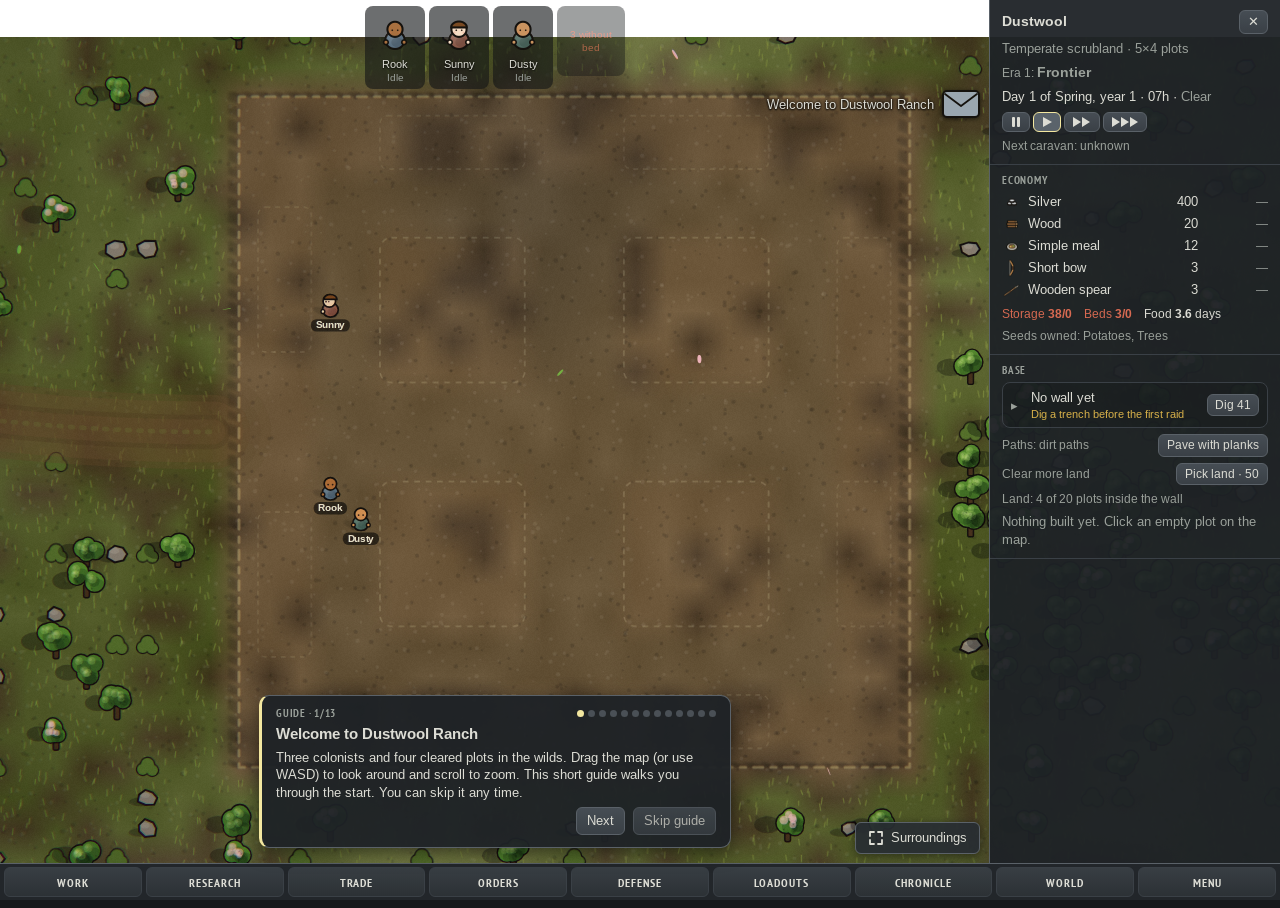
==== commit 3adc2e5a: "1.1.0: siege engines, art pass, WebGL2 graphics - Siege raids bring faction siege engines: tribal ca" ====
--- a/index.html
+++ b/index.html
@@ -41,6 +41,7 @@
 [hidden]{display:none!important}
 body{background:var(--ground);color:var(--text);font:13px/1.35 var(--ui);user-select:none;-webkit-user-select:none}
 #game{position:fixed;inset:0;width:100%;height:100%;display:block;touch-action:none}
+#gfx{position:fixed;inset:0;width:100%;height:100%;display:none;pointer-events:none;z-index:0}
 .ov{position:fixed;z-index:5}
 button{font:inherit;color:var(--text);background:linear-gradient(var(--btn-top),var(--btn));border:1px solid var(--edge);padding:4px 10px;cursor:pointer;border-radius:var(--r)}
 button:hover:not([disabled]){background:var(--btn-hover);color:var(--hi)}
@@ -433,7 +434,7 @@
    VERSION: 1.0.x for small updates, 1.x for bigger ones.
    BAL holds the pacing knobs. Data tables in 010-constants keep their base values;
    applyBalance() (015-balance.js) scales them once at start-up, so tuning happens here only. */
-const VERSION='1.0.2';
+const VERSION='1.1.0';
 const BAL={
   research:2.8,      // research point cost multiplier
   build:1.35,        // silver cost of plots, wings, lanes, wall plots, defenses
@@ -2377,6 +2378,7 @@
 function dealHit(c,r,d){const crit=Math.random()<.06+.006*c.sk.shooting;if(crit){d*=2.6;critFx(r.x,r.y)}hitRaider(r,d)}
 function hitRaider(r,d){r.hitAt=performance.now();
   r.hp-=d*(1-(r.armor||0));r.hurtT=S.t;hitFx(r.x,r.y-.3,(r.armor||0)>0,!!r.bug);
+  if(r.hp<=0&&!r.dead&&r.engine){engineDown(r);return}
   if(r.hp<=0&&!r.dead){r.dead=true;r.path=[];const R0=S.raid;R0.killed++;R0.lootSilver+=RI(3,9);
     if(r.loot){add(r.loot.i,r.loot.n);r.loot=null}
     if(r.bug){R0.lootSilver-=RI(2,6);return}
@@ -2398,7 +2400,8 @@
   if(F.pirate&&!test)delay=Math.max(delay,F.ship?75:60);
   const pts=raidSize(),demand=F.pirate?Math.round(60+pts*22+Math.min(S.silver,6000)*.06):0;
   const tac=S.raid&&false?null:pickTactic(fac,size);if(tac==='flank'&&sides.length<2&&!biome().cave){const o=SIDES.filter(s=>s!==sides[0]&&sideCells(s).length);if(o.length)sides=[sides[0],pick(o)]}
-  S.raid={id:nid(),f,fac,tac:(tac==='flank'&&sides.length<2)?'vanguard':tac,phase:'warn',at:S.t+delay,total:size,sides,killed:0,fled:0,downed:0,stolen:{},lootSilver:0,lootItems:{},raiders:[],test:!!test,demand,comp:Array.from({length:size},()=>rollRaider(fac))};
+  const tac2=(tac==='flank'&&sides.length<2)?'vanguard':tac;
+  S.raid={id:nid(),f,fac,tac:tac2,siege:tac2==='siege'?planSiege(fac,size):[],phase:'warn',at:S.t+delay,total:size,sides,killed:0,fled:0,downed:0,stolen:{},lootSilver:0,lootItems:{},raiders:[],test:!!test,demand,comp:Array.from({length:size},()=>rollRaider(fac))};
   if(F.ship){const sd=sides[0],b=baseBox();S.raid.ship={x:sd==='W'?-PADL+6:sd==='E'?W+PADR-6:(b.x0+b.x1)/2+R(-6,6),y:sd==='N'?-PADT+5:sd==='S'?H+PADB-5:(b.y0+b.y1)/2+R(-5,5),t0:S.t};const sh=S.raid.ship,cx=(b.x0+b.x1)/2,cy=(b.y0+b.y1)/2;for(let k=0;k<40&&hasRock&&(rockAt(sh.x,sh.y)||rockAt(sh.x-2,sh.y)||rockAt(sh.x+2,sh.y));k++){sh.x+=(cx-sh.x)*.06+R(-1.5,1.5);sh.y+=(cy-sh.y)*.06+R(-1.5,1.5)}}
   const who=F.mech?`A mechanoid cluster: ${size} war machines are marching on the colony from the ${sides.map(s=>SIDEN[s]).join(' and ')}. Mechanoids never flee.`:F.insect?`A swarm of ${size} insectoids is burrowing towards the colony from the ${sides.map(s=>SIDEN[s]).join(' and ')}.`:`${size} ${F.n.toLowerCase()} of the ${f} are coming from the ${sides.map(s=>SIDEN[s]).join(' and ')}.`;
   letter('raid',test?'Test raid incoming':F.pirate?(F.ship?'Gunship in orbit':'Pirates demand tribute'):'Raid incoming',`${who} ${F.pirate?(F.ship?`Their gunship is landing outside your wall. They demand ${fmt(demand)} silver, or they attack in about ${Math.round(delay)} seconds.`:`They demand ${fmt(demand)} silver, or they attack in about ${Math.round(delay)} seconds.`):`They arrive in about ${Math.round(delay)} seconds.`} Guards take position; workers keep working until the wall is breached.`,{pirate:!!F.pirate});
@@ -2427,7 +2430,7 @@
 function pickTarget(side){const sc=sideCells(side),ex=sc.filter(i=>wallInfo.exposed[i]),pool=ex.length?ex:sc.length?sc:wallInfo.cells,gates=pool.filter(i=>kind[i]===4);if(gates.length&&Math.random()<.22)return pick(gates);return pick(pool)}
 const VARM={light:{hp:.6,spd:1.2,dmg:.7,sz:.86},std:{hp:1,spd:1,dmg:1,sz:1},heavy:{hp:2.5,spd:.85,dmg:1.7,sz:1.17}};
 function spawnRaiders(){sfx('drums');
-  const R0=S.raid,F=RFAC[R0.fac||'tribal'],E=gearFactor();
+  const R0=S.raid,F=RFAC[R0.fac||'tribal'],E=gearFactor();spawnEngines(R0);
   for(let i=0;i<R0.total;i++){
     const side=R0.sides[i%R0.sides.length],tc=pickTarget(side),sd=wallInfo.side[tc]||side;let[x,y]=spawnPoint(sd,tc);
     if(R0.ship){x=R0.ship.x+R(-2,2);y=R0.ship.y+R(-1.5,2)}
@@ -2457,7 +2460,7 @@
 function moveSafe(r,dx,dy){const nx=r.x+dx,ny=r.y+dy,cx=Math.floor(nx),cy=Math.floor(ny);if(hasRock&&rockAt(nx,ny))return;if(cx<0||cy<0||cx>=W||cy>=H||kind[cx+cy*W]===0||S.breach[cx+cy*W]){r.x=nx;r.y=ny}}
 function separateRaiders(){
   const list=aliveRaiders().filter(r=>!r.inside),B=new Map();for(const r of list){const k=Math.floor(r.x)+','+Math.floor(r.y);let a=B.get(k);if(!a)B.set(k,a=[]);a.push(r)}
-  for(const r of list){const bx=Math.floor(r.x),by=Math.floor(r.y);for(let dx=-1;dx<=1;dx++)for(let dy=-1;dy<=1;dy++){const a=B.get((bx+dx)+','+(by+dy));if(!a)continue;
+  for(const r of list){if(r.engine)continue;const bx=Math.floor(r.x),by=Math.floor(r.y);for(let dx=-1;dx<=1;dx++)for(let dy=-1;dy<=1;dy++){const a=B.get((bx+dx)+','+(by+dy));if(!a)continue;
     for(const o of a){if(o.id<=r.id)continue;let ex=o.x-r.x,ey=o.y-r.y,d=Math.hypot(ex,ey);const md=.32*((r.sz||1)+(o.sz||1));if(d<md){if(d<1e-4){ex=Math.random()-.5;ey=Math.random()-.5;d=Math.hypot(ex,ey)}const pu=(md-d)/2;ex/=d;ey/=d;moveSafe(r,-ex*pu,-ey*pu);moveSafe(o,ex*pu,ey*pu)}}}}
 }
 function militiaUp(all){
@@ -2544,7 +2547,7 @@
   if(offlineSim){autoResolve();return}
   if(!R0.go&&R0.tac==='siege'){const al=aliveRaiders().filter(r=>!r.hold);
     if(!R0.bomb){if(S.t-R0.start>30||(al.length&&al.every(r=>r.rl))){R0.bomb=true;R0.bombT=S.t;msg('The raiders move up and start shelling the wall!','bad');sfx('horn')}}
-    else if(S.t-R0.bombT>40||Object.keys(S.breach).length||R0.killed>=R0.total*.4){R0.go=true;msg('The raiders storm the wall!','bad');sfx('horn')}}
+    else if(S.t-R0.bombT>(R0.siege&&R0.siege.length?48:40)||Object.keys(S.breach).length||R0.killed>=R0.total*.4){R0.go=true;msg('The raiders storm the wall!','bad');sfx('horn')}}
   if(!R0.go&&R0.tac==='skirmish'&&(S.t-R0.start>60||R0.killed>=R0.total*.3)){R0.go=true;msg('The rest of the raiders charge!','bad');sfx('horn')}
   if(!R0.flee&&R0.fac!=='mech'&&(R0.boss?(bossDead(R0)||S.t-R0.start>420*BAL.raidPatience):(R0.killed>=R0.total*(R0.fac==='insect'?.9:BAL.raidFlee)||S.t-R0.start>(220+(R0.waveT||0))*BAL.raidPatience))){R0.flee=true;msg(R0.boss&&bossDead(R0)?'The boss is dead! The rest are fleeing.':'The raiders are fleeing!','good')}
   for(const r of R0.raiders)updRaider(r,dt);
@@ -2568,7 +2571,8 @@
   }
   for(const sh of shells){sh.t+=dt;if(sh.t>=sh.dur&&!sh.hit){sh.hit=true;for(const r of aliveRaiders()){const dd=Math.hypot(r.x-sh.x2,r.y-sh.y2);if(!r.inside&&dd<3.4)hitRaider(r,R(24,40)*(1-dd/5))}boomFx(sh.x2,sh.y2);boomFx(sh.x2+R(-1,1),sh.y2+R(-1,1));if(Math.random()<.25)ignite(sh.x2+R(-1,1),sh.y2+R(-1,1))}}
   shells=shells.filter(s=>!s.hit);
-  if(!aliveRaiders().length)endRaid();
+  tickSiegeShots(dt);
+  if(!aliveRaiders().some(r=>!r.engine)){salvageEngines(R0);endRaid()}
 }
 function updRaider(r,dt){
   if(r.dead||r.gone)return;let slow=1;
@@ -2579,7 +2583,7 @@
   const sp=r.spd;r.spd=sp*slow;updRaider0(r,dt);r.spd=sp;
 }
 function updRaider0(r,dt){
-  const R0=S.raid;r.cool-=dt;if(r.emerge>0){r.emerge-=dt;if(Math.random()<dt*3)dirtFx(r.x,r.y,2);return}
+  const R0=S.raid;if(r.engine){if(!r.dead)updEngine(r,dt);return}r.cool-=dt;if(r.emerge>0){r.emerge-=dt;if(Math.random()<dt*3)dirtFx(r.x,r.y,2);return}
   if(r.bug&&(R0.flee||r.fleeing)&&!r.inside){r.gone=true;R0.fled++;if(r.loot){R0.stolen[r.loot.i]=(R0.stolen[r.loot.i]||0)+r.loot.n;r.loot=null}dirtFx(r.x,r.y,8);return}
   if(R0.flee&&!r.fleeing){r.fleeing=true;r.path=[];r.bash=false}
   if(r.fleeing){
@@ -2901,6 +2905,85 @@
   for(let k=0;k<3;k++){const t=((now/1400)+k/3+f.x*.13)%1;ctx.fillStyle=`rgba(${60+k*10},${55+k*10},${50+k*10},${.32*(1-t)*Math.min(1,f.i)})`;ctx.beginPath();ctx.arc(x+Math.sin(t*5+k)*6,y-s*1.2-t*T*1.6,4+t*10,0,7);ctx.fill()}
   if(Math.random()<.15){ctx.fillStyle='#ffd27a';ctx.fillRect(x+R(-s*.5,s*.5),y-s*R(.8,1.8),1.6,1.6)}}
 function drawBolts(){bolts=bolts.filter(b=>(b.t+=1/60)<.35);for(const b of bolts){const x=b.x*T,y=b.y*T;ctx.save();ctx.strokeStyle=`rgba(230,240,255,${1-b.t/.35})`;ctx.lineWidth=3;ctx.shadowColor='#bcd4ff';ctx.shadowBlur=12;ctx.beginPath();let px=x+R(-40,40),py=y-T*9;ctx.moveTo(px,py);while(py<y){py+=R(12,26);px+=(x-px)*.25+R(-14,14);ctx.lineTo(Math.min(py,y)===y?x:px,Math.min(py,y))}ctx.stroke();ctx.restore()}}
+/* ================= siege engines =================
+   Siege raids bring engines that shell the wall from their range while the raiders gather and bombard,
+   and stop once the storm begins. Engines are raiders with r.engine set: guards and mortars can destroy them.
+   Left behind when the raid ends, they are salvaged for materials. */
+const ENGINES={
+  catapult:{n:'Catapult',hp:240,range:22,rate:6.5,dmg:[45,70],shot:'rock',arc:3.2,splash:1,armor:.25,loot:{wood:40,stone:12},fire:.18},
+  ballista:{n:'Ballista',hp:160,range:20,rate:3.4,dmg:[22,32],shot:'bolt',arc:0,armor:.2,loot:{wood:30,steel:4}},
+  cannon:{n:'Field cannon',hp:280,range:24,rate:5.8,dmg:[50,76],shot:'ball',arc:1.3,splash:1,armor:.45,loot:{steel:30,wood:10}},
+  rockets:{n:'Rocket rack',hp:190,range:23,rate:8,salvo:4,dmg:[14,20],shot:'rocket',arc:2,armor:.35,loot:{steel:20,chemfuel:10},fire:.12},
+  plasma:{n:'Plasma battery',hp:320,range:26,rate:4.6,dmg:[46,66],shot:'plasma',arc:0,armor:.5,loot:{plasteel:16,comp:3}},
+  mortar:{n:'Mech mortar',hp:340,range:28,rate:6,dmg:[55,80],shot:'shell',arc:3.6,splash:1,armor:.5,loot:{mechpart:3,steel:20}},
+};
+const FAC_ENGINES={tribal:['catapult','ballista'],industrial:['cannon','rockets'],space:['plasma','plasma','rockets'],mech:['mortar']};
+function planSiege(fac,size){const L=FAC_ENGINES[fac];if(!L)return[];const n=clamp(1+Math.floor(size/9),1,3),out=[];for(let k=0;k<n;k++)out.push(L[k%L.length===0&&k>0&&L.length>1?1:Math.floor(Math.random()*L.length)]);return out}
+function spawnEngines(R0){for(const type of R0.siege||[]){const E=ENGINES[type],side=R0.sides[0],tc=pickTarget(side),sd=wallInfo.side[tc]||side;let[x,y]=spawnPoint(sd,tc);if(R0.ship){x=R0.ship.x+R(-2,2);y=R0.ship.y+R(-1,2)}
+  const hp=E.hp*(1+Math.min(1.5,S.t/DAY/60))*Math.max(.5,1+bonus('raidhp'));
+  R0.raiders.push({id:nid(),fac:R0.fac,engine:type,kind:'engine',v:'heavy',sz:1.4,side:sd,tc,jit:R(-.9,.9),st:0,x,y,spawn:[x,y],hp,max:hp,dmgM:1,armor:E.armor,spd:.85,cool:R(2,5),inside:false,path:[],face:'r',look:{skin:'#c98a6a',hair:'#2b1d12',hs:1,shirt:'#6b4a2a'}})}}
+let siegeShots=[];
+function updEngine(r,dt){const R0=S.raid,E=ENGINES[r.engine];
+  if(!r.placed){const[hx,hy]=holdPt(r,E.range*.84);if(freeMove(r,hx,hy,r.spd,dt)){r.placed=true;r.cool=Math.max(r.cool,1.5)}return}
+  const tx=r.tc%W+.5,ty=Math.floor(r.tc/W)+.5;r.ang=Math.atan2(ty-r.y,tx-r.x);r.face=Math.cos(r.ang)<0?'l':'r';
+  if(R0.go||R0.flee||S.wall<0){r.idle=true;return}
+  r.cool-=dt;if(r.cool>0)return;
+  if(S.breach[r.tc]||!isWallCell(r.tc)){const sc=sideCells(r.side).filter(i=>!S.breach[i]&&wallInfo.exposed[i]);if(!sc.length){r.idle=true;return}let best=sc[0],bd=1e9;for(const i of sc){const d=Math.hypot(i%W+.5-r.x,Math.floor(i/W)+.5-r.y);if(d<bd){bd=d;best=i}}r.tc=best;return}
+  r.cool=E.rate*R(.85,1.15);r.fireT=performance.now();const n=E.salvo||1;
+  for(let k=0;k<n;k++){const over=Math.random()<.12,[ox,oy]=OUTV[r.side]||[-1,0],ex=tx+R(-.35,.35)-(over?ox*R(2,4):0),ey=ty+R(-.35,.35)-(over?oy*R(2,4):0),d=Math.hypot(ex-r.x,ey-r.y);
+    siegeShots.push({x1:r.x,y1:r.y-.3,x2:ex,y2:ey,t:-k*.18,dur:Math.max(.35,d/(E.arc?11:24)),arc:E.arc*Math.min(1,d/12),kind:E.shot,tc:over?-1:r.tc,dmg:R(E.dmg[0],E.dmg[1]),splash:E.splash||0,fire:E.fire||0,fac:r.fac})}
+  if(!offlineSim)sfx(E.shot==='plasma'?'charge':E.shot==='bolt'?'arrow':'boom',r.x,r.y)}
+function tickSiegeShots(dt){if(!siegeShots.length)return;for(const s of siegeShots){s.t+=dt;if(s.t>=s.dur&&!s.done){s.done=true;siegeImpact(s)}}siegeShots=siegeShots.filter(s=>!s.done)}
+function siegeImpact(s){const x=Math.floor(s.x2),y=Math.floor(s.y2);
+  if(!offlineSim){if(s.kind==='bolt')dirtFx(s.x2,s.y2,4);else boomFx(s.x2,s.y2);for(let k=0;k<6;k++)fx.push({k:'dust',x:s.x2+R(-.6,.6),y:s.y2+R(-.4,.4),z:.3,vx:R(-.6,.6),vy:R(-.6,.2),vz:0,t:0,life:R(.8,1.6),sz:R(8,13)})}
+  const hitCell=i=>{if(!isWallCell(i)||S.breach[i]||S.wall<0)return;const hp=cellHP(i)-s.dmg*(i===s.tc?1:.45);S.whp[i]=hp;wallFx(i,RI(2,4));if(hp<=0)breachCell(i)};
+  if(s.tc>=0){hitCell(s.tc);if(s.splash)for(const[dx,dy]of[[1,0],[-1,0],[0,1],[0,-1]])hitCell(s.tc+dx+dy*W)}
+  else{for(const c of S.cols)if(!c.downed&&Math.hypot(c.x-s.x2,c.y-s.y2)<1.4)hurtColonist(c,R(8,16));const p=plotAt(x,y);if(p&&p.type){p.dmg=Math.min(1,(p.dmg||0)+.08);plotDirty=true}}
+  if(s.fire&&Math.random()<s.fire)ignite(s.x2,s.y2,s.kind==='rocket'?'Rockets set it alight.':'A burning missile hit.')}
+function engineDown(r){const R0=S.raid,E=ENGINES[r.engine];r.dead=true;r.path=[];if(!offlineSim){boomFx(r.x,r.y);boomFx(r.x+R(-.5,.5),r.y+R(-.5,.5))}for(const i in E.loot)R0.lootItems[i]=(R0.lootItems[i]||0)+Math.round(E.loot[i]*.5);msg(`The enemy ${E.n.toLowerCase()} is destroyed!`,'good');sfx('victory')}
+function salvageEngines(R0){const got={};for(const r of R0.raiders){if(!r.engine||r.dead)continue;const E=ENGINES[r.engine];for(const i in E.loot)got[i]=(got[i]||0)+E.loot[i]}if(Object.keys(got).length){for(const i in got)R0.lootItems[i]=(R0.lootItems[i]||0)+got[i];msg(`The raiders left their siege engines behind. Your colonists salvage ${Object.keys(got).map(i=>got[i]+' '+ITEMS[i].n.toLowerCase()).join(', ')}.`,'good')}}
+/* drawing */
+function wheel(g,x,y,r){g.beginPath();g.arc(x,y,r,0,7);fs(g,'#5c4228',1.3);g.strokeStyle='#8a6440';g.lineWidth=1;g.beginPath();for(let k=0;k<4;k++){const a=k*Math.PI/4;g.moveTo(x+Math.cos(a)*r*.8,y+Math.sin(a)*r*.8);g.lineTo(x-Math.cos(a)*r*.8,y-Math.sin(a)*r*.8)}g.stroke();g.beginPath();g.arc(x,y,r*.28,0,7);fs(g,'#3d2c1a',.8)}
+function drawEngine(r,now){const cx=r.x*T,cy=r.y*T,E=ENGINES[r.engine],dir=r.face==='l'?-1:1,ft=r.fireT?(now-r.fireT)/1000:9,s=T*1.5;
+  ctx.fillStyle='rgba(0,0,0,.22)';E_(cx+4,cy+s*.42,s*.95,s*.3);
+  if(r.dead){ctx.save();ctx.translate(cx,cy);ctx.rotate(.3*dir);rr(ctx,-s*.7,-s*.2,s*1.4,s*.4,4);ctx.fillStyle='#3d3128';ctx.fill();ctx.strokeStyle=OUT;ctx.lineWidth=1.5;ctx.stroke();ctx.restore();for(let k=0;k<3;k++){const t=((now/1600)+k/3+r.id*.1)%1;ctx.fillStyle=`rgba(70,70,70,${.3*(1-t)})`;ctx.beginPath();ctx.arc(cx+Math.sin(t*4+k)*6,cy-t*T*1.8,5+t*12,0,7);ctx.fill()}return}
+  ctx.save();ctx.translate(cx,cy);ctx.scale(dir,1);const ang=Math.abs(Math.atan2(Math.sin(r.ang||0),Math.abs(Math.cos(r.ang||0))));
+  switch(r.engine){
+    case 'catapult':{rr(ctx,-s*.75,-s*.12,s*1.5,s*.34,3);ctx.fillStyle='#8a6440';ctx.fill();ctx.strokeStyle=OUT;ctx.lineWidth=1.6;ctx.stroke();ctx.fillStyle='rgba(40,25,10,.35)';for(let x=-s*.6;x<s*.7;x+=s*.3)ctx.fillRect(x,-s*.1,2,s*.3);
+      wheel(ctx,-s*.5,s*.24,s*.17);wheel(ctx,s*.5,s*.24,s*.17);
+      ctx.strokeStyle=OUT;ctx.lineWidth=5;ctx.beginPath();ctx.moveTo(-s*.15,-s*.05);ctx.lineTo(0,-s*.5);ctx.lineTo(s*.15,-s*.05);ctx.stroke();ctx.strokeStyle='#7a5834';ctx.lineWidth=3;ctx.stroke();
+      const swing=ft<.25?ft/.25:ft<E.rate?Math.max(0,1-(ft-.25)/(E.rate*.7)):0,a=-2.5+swing*2.2;ctx.save();ctx.translate(0,-s*.46);ctx.rotate(a);ctx.strokeStyle=OUT;ctx.lineWidth=6;ctx.beginPath();ctx.moveTo(-s*.18,0);ctx.lineTo(s*.72,0);ctx.stroke();ctx.strokeStyle='#9a7448';ctx.lineWidth=3.6;ctx.stroke();
+      E2(ctx,s*.74,0,s*.12,s*.08);fs(ctx,'#6b4a2a',1.2);if(ft>.4){ctx.beginPath();ctx.arc(s*.74,-s*.04,s*.08,0,7);fs(ctx,'#8a8a82',1)}ctx.restore();
+      ctx.strokeStyle='#c9b48a';ctx.lineWidth=1.2;ctx.beginPath();ctx.moveTo(-s*.15,-s*.05);ctx.lineTo(-s*.5,s*.1);ctx.stroke();break}
+    case 'ballista':{ctx.strokeStyle=OUT;ctx.lineWidth=4.5;ctx.beginPath();ctx.moveTo(-s*.4,s*.32);ctx.lineTo(0,-s*.05);ctx.lineTo(s*.4,s*.32);ctx.moveTo(0,-s*.05);ctx.lineTo(0,s*.34);ctx.stroke();ctx.strokeStyle='#7a5834';ctx.lineWidth=2.6;ctx.stroke();
+      ctx.save();ctx.translate(0,-s*.12);ctx.rotate(-ang*.25);rr(ctx,-s*.4,-s*.06,s*.95,s*.12,2);ctx.fillStyle='#8a6440';ctx.fill();ctx.strokeStyle=OUT;ctx.lineWidth=1.3;ctx.stroke();
+      const pull=ft<.15?0:Math.min(1,(ft-.15)/(E.rate*.6));ctx.strokeStyle=OUT;ctx.lineWidth=4;ctx.beginPath();ctx.moveTo(s*.3,-s*.42);ctx.quadraticCurveTo(s*.45,0,s*.3,s*.42);ctx.stroke();ctx.strokeStyle='#6b3f22';ctx.lineWidth=2.4;ctx.stroke();
+      ctx.strokeStyle='#ece4cf';ctx.lineWidth=1;ctx.beginPath();ctx.moveTo(s*.3,-s*.42);ctx.lineTo(s*.3-pull*s*.5,0);ctx.lineTo(s*.3,s*.42);ctx.stroke();if(pull>.5){ctx.strokeStyle='#5c4228';ctx.lineWidth=2;ctx.beginPath();ctx.moveTo(s*.3-pull*s*.5,0);ctx.lineTo(s*.62,0);ctx.stroke();ctx.fillStyle='#9aa2a8';ctx.beginPath();ctx.moveTo(s*.62,-3);ctx.lineTo(s*.72,0);ctx.lineTo(s*.62,3);ctx.fill()}ctx.restore();break}
+    case 'cannon':case 'mortar':{const mech=r.engine==='mortar';if(mech){for(const x of[-.35,-.12,.12,.35]){ctx.strokeStyle=OUT;ctx.lineWidth=4.4;ctx.beginPath();ctx.moveTo(x*s,0);ctx.lineTo(x*s*1.3,s*.34);ctx.stroke();ctx.strokeStyle='#5a6168';ctx.lineWidth=2.6;ctx.stroke()}mechPlate(ctx,-s*.42,-s*.2,s*.84,s*.34,s*.1);mechEye(ctx,s*.3,-s*.06,s*.06,2,now,r.id)}
+      else{rr(ctx,-s*.55,-s*.02,s*.95,s*.22,3);ctx.fillStyle='#6b4a2a';ctx.fill();ctx.strokeStyle=OUT;ctx.lineWidth=1.4;ctx.stroke();wheel(ctx,-s*.18,s*.2,s*.22)}
+      const rec=ft<.25?(1-ft/.25)*s*.12:0,el=mech?-.9:-.25-ang*.3;ctx.save();ctx.translate(-rec*Math.cos(el),mech?-s*.16:-s*.05);ctx.rotate(el);const L=mech?s*.62:s*.85;const gr=ctx.createLinearGradient(0,-6,0,6);gr.addColorStop(0,mech?'#8a9098':'#5a5f63');gr.addColorStop(1,mech?'#4a5058':'#25282a');rr(ctx,-s*.2,-s*.1,L,s*.2,s*.08);ctx.fillStyle=gr;ctx.fill();ctx.strokeStyle=OUT;ctx.lineWidth=1.5;ctx.stroke();ctx.fillStyle='#1a1c1e';ctx.beginPath();ctx.ellipse(L-s*.2,0,s*.04,s*.09,0,0,7);ctx.fill();
+      if(ft<.18){ctx.fillStyle='#ffe08a';ctx.beginPath();ctx.moveTo(L-s*.18,0);ctx.lineTo(L,-s*.18);ctx.lineTo(L+s*.3,0);ctx.lineTo(L,s*.18);ctx.closePath();ctx.fill()}ctx.restore();
+      if(ft<1.6)for(let k=0;k<4;k++){const t=ft/1.6;ctx.fillStyle=`rgba(200,200,200,${.45*(1-t)})`;ctx.beginPath();ctx.arc(s*.7+k*5,-s*.35-t*s*.8-k*4,4+t*10,0,7);ctx.fill()}break}
+    case 'rockets':{rr(ctx,-s*.55,s*.02,s*1.1,s*.18,3);ctx.fillStyle='#5a5f52';ctx.fill();ctx.strokeStyle=OUT;ctx.lineWidth=1.3;ctx.stroke();wheel(ctx,-s*.4,s*.24,s*.15);wheel(ctx,s*.4,s*.24,s*.15);
+      ctx.save();ctx.translate(0,-s*.08);ctx.rotate(-.5);rr(ctx,-s*.3,-s*.22,s*.7,s*.4,3);ctx.fillStyle='#6b7348';ctx.fill();ctx.strokeStyle=OUT;ctx.lineWidth=1.4;ctx.stroke();const left=ft<E.rate*.6?Math.max(0,4-Math.floor(ft/.18)):4;for(let k=0;k<4;k++){const yy=-s*.14+(k%2)*s*.17,xx=s*.32;ctx.beginPath();ctx.arc(xx,yy+(k>1?s*.06:0),s*.06,0,7);ctx.fillStyle=k<left?'#c9a640':'#1a1c1e';ctx.fill()}ctx.restore();
+      if(ft<.9){ctx.fillStyle=`rgba(255,180,90,${.6*(1-ft/.9)})`;ctx.beginPath();ctx.arc(-s*.3,-s*.1,8,0,7);ctx.fill()}break}
+    case 'plasma':{const bob=Math.sin(now/400+r.id)*2;ctx.strokeStyle=OUT;ctx.lineWidth=4;for(const a of[-.5,0,.5]){ctx.beginPath();ctx.moveTo(0,-s*.05);ctx.lineTo(Math.sin(a)*s*.5,s*.34);ctx.stroke()}ctx.strokeStyle='#4a5058';ctx.lineWidth=2.4;for(const a of[-.5,0,.5]){ctx.beginPath();ctx.moveTo(0,-s*.05);ctx.lineTo(Math.sin(a)*s*.5,s*.34);ctx.stroke()}
+      mechPlate(ctx,-s*.3,-s*.32+bob,s*.6,s*.28,s*.12,'#c7cdd2','#7d858c');const ch=Math.min(1,ft/E.rate),glow=.4+.6*ch;ctx.fillStyle=`rgba(150,110,255,${.35*glow})`;ctx.beginPath();ctx.arc(s*.18,-s*.36+bob,s*.22*glow,0,7);ctx.fill();ctx.fillStyle=`rgb(${200+50*ch},${170+60*ch},255)`;ctx.beginPath();ctx.arc(s*.18,-s*.36+bob,s*.08+s*.04*ch,0,7);ctx.fill();
+      ctx.strokeStyle='rgba(180,150,255,.8)';ctx.lineWidth=1;for(let k=0;k<3;k++){ctx.beginPath();ctx.arc(s*.18,-s*.36+bob,s*(.12+k*.05),now/300+k,now/300+k+1.6);ctx.stroke()}break}
+  }
+  ctx.restore();
+  if(!r.idle&&r.placed&&!r.dead){ctx.fillStyle='rgba(0,0,0,.55)';ctx.fillRect(cx-T*.6,cy-T*.95,T*1.2,4);ctx.fillStyle=r.hp/r.max>.5?'#d8b14a':'#d84a3a';ctx.fillRect(cx-T*.6,cy-T*.95,T*1.2*Math.max(0,r.hp/r.max),4)}}
+function E_(x,y,rx,ry){ctx.beginPath();ctx.ellipse(x,y,rx,ry,0,0,7);ctx.fill()}
+function E2(g,x,y,rx,ry){g.beginPath();g.ellipse(x,y,rx,ry,0,0,7)}
+function drawSiegeShots(now){for(const s of siegeShots){if(s.t<0)continue;const k=clamp(s.t/s.dur,0,1),gx=s.x1+(s.x2-s.x1)*k,gy=s.y1+(s.y2-s.y1)*k,h=Math.sin(k*Math.PI)*s.arc,x=gx*T,y=(gy-h)*T,a=Math.atan2((s.y2-s.y1)-Math.cos(k*Math.PI)*s.arc*Math.PI,(s.x2-s.x1));
+  if(s.arc){ctx.fillStyle=`rgba(0,0,0,${.25-.12*Math.sin(k*Math.PI)})`;ctx.beginPath();ctx.ellipse(gx*T,gy*T+4,6,3,0,0,7);ctx.fill()}
+  ctx.save();ctx.translate(x,y);ctx.rotate(a);
+  if(s.kind==='rock'){ctx.beginPath();ctx.arc(0,0,5.5,0,7);fs(ctx,s.fire?'#c8621c':'#8a8a82',1.3);if(s.fire){ctx.fillStyle='rgba(255,180,60,.6)';ctx.beginPath();ctx.arc(-5,0,5,0,7);ctx.fill()}}
+  else if(s.kind==='bolt'){ctx.strokeStyle=OUT;ctx.lineWidth=3.4;ctx.beginPath();ctx.moveTo(-14,0);ctx.lineTo(8,0);ctx.stroke();ctx.strokeStyle='#7a5834';ctx.lineWidth=2;ctx.stroke();ctx.fillStyle='#9aa2a8';ctx.beginPath();ctx.moveTo(8,-3);ctx.lineTo(13,0);ctx.lineTo(8,3);ctx.fill()}
+  else if(s.kind==='ball'||s.kind==='shell'){ctx.beginPath();ctx.arc(0,0,4.5,0,7);fs(ctx,s.kind==='shell'?'#3a4046':'#1e2022',1.2);ctx.fillStyle='rgba(255,255,255,.35)';ctx.beginPath();ctx.arc(-1.5,-1.5,1.3,0,7);ctx.fill();ctx.fillStyle='rgba(160,160,160,.25)';ctx.beginPath();ctx.arc(-9,0,4,0,7);ctx.fill()}
+  else if(s.kind==='rocket'){rr(ctx,-6,-2,11,4,2);fs(ctx,'#c9ccd0',1);ctx.fillStyle='#ffb347';ctx.beginPath();ctx.moveTo(-6,-2);ctx.lineTo(-13-Math.random()*4,0);ctx.lineTo(-6,2);ctx.fill()}
+  else if(s.kind==='plasma'){ctx.fillStyle='rgba(160,120,255,.35)';ctx.beginPath();ctx.ellipse(-4,0,12,6,0,0,7);ctx.fill();ctx.fillStyle='#e8dcff';ctx.beginPath();ctx.arc(0,0,4,0,7);ctx.fill()}
+  ctx.restore()}}
 /* ================= drawing: sprites ================= */
 function E(g,x,y,rx,ry,rot){g.beginPath();g.ellipse(x,y,Math.abs(rx),Math.abs(ry),rot||0,0,Math.PI*2)}
 function fs(g,fill,lw){g.fillStyle=fill;g.fill();if(lw){g.lineWidth=lw;g.strokeStyle=OUT;g.stroke()}}
@@ -2908,9 +2991,13 @@
 function rr(g,x,y,w,h,r){g.beginPath();g.roundRect(x,y,w,h,r)}
 let SUN={dx:0,dy:0,a:0};
 function sunAt(hr){if(hr<5.5||hr>18.5)return{dx:0,dy:0,a:0};const ph=clamp((hr-6)/12,0,1),f=1-2*ph,lowk=Math.abs(f),a=.34*clamp(Math.min(hr-5.5,18.5-hr)/1.2,0,1);return{dx:-f*T*(.3+.9*lowk),dy:-T*(.18+.12*lowk),a}}
+/* soft contact shadow under the feet, plus a faint cast shadow in the sun's direction */
+function pawnShadow(g,cx,fy,s){const live=g===ctx;const gr=g.createRadialGradient(cx,fy,0,cx,fy,s*.22);gr.addColorStop(0,`rgba(0,0,0,${live?.32:.24})`);gr.addColorStop(1,'rgba(0,0,0,0)');g.fillStyle=gr;g.beginPath();g.ellipse(cx,fy,s*.24,s*.085,0,0,7);g.fill();
+  if(live&&SUN.a>0&&!g.getTransform().b){const L=Math.min(s*.7,Math.hypot(SUN.dx,SUN.dy)*.5*(s/T)),a=Math.atan2(SUN.dy,SUN.dx);if(L<s*.05)return;const ox=cx+Math.cos(a)*L*.55,oy=fy-s*.03+Math.sin(a)*L*.55;
+    g.fillStyle=`rgba(0,0,0,${SUN.a*.17})`;for(const k of[1,.72]){g.beginPath();g.ellipse(ox,oy,L*.5+s*.19*k,s*.15*k,a,0,7);g.fill()}}}
 function drawPawn(g,p,cx,cy,s,face,bob){
   p=lookOf(p,p&&p._noHat);const lw=Math.max(1.1,s*.055),so=g===ctx?s/T:0;
-  g.fillStyle=`rgba(0,0,0,${g===ctx?.12+SUN.a*.4:.22})`;E(g,cx+SUN.dx*.35*so,cy+s*.3+SUN.dy*.2*so,s*.25+Math.abs(SUN.dx)*.12*so,s*.08);g.fill();
+  pawnShadow(g,cx,cy+s*.29,s);
   const by=cy+s*.04-(bob||0);
   if(p.pack){rr(g,cx-s*.3,by-s*.2,s*.6,s*.42,s*.1);fs(g,'#6b5034',lw)}
   const det=s>=18,sw=(bob||0)*.9;
@@ -2999,7 +3086,7 @@
   if(S.wall>=0&&S.wup){for(const i of wallInfo.cells){const sd=wallInfo.side[i],u=S.wup[sd];if(!u)continue;const x=i%W,y=(i-x)/W,[ox,oy]=OUTV[sd],cx=(x+.5)*T,cy=(y+.5)*T;
       if(u.batt&&kind[i]===1&&(x+y)%2===0){g.fillStyle=S.wall>=2?'#9a958c':'#8f6e46';g.strokeStyle=OUT;g.lineWidth=1.3;g.beginPath();g.rect(cx+ox*T*.32-6,cy+oy*T*.32-6,12,12);g.fill();g.stroke()}
       if(u.pitch&&kind[i]===1&&(x+y)%3===0){g.fillStyle='rgba(20,16,12,.35)';E(g,cx+ox*T*.85,cy+oy*T*.85,9,6);g.fill()}
-      if(u.tower&&kind[i]===1&&!wallInfo.straight[i]){g.fillStyle='rgba(0,0,0,.3)';g.beginPath();g.arc(cx+4,cy+5,T*.62,0,7);g.fill();g.beginPath();g.arc(cx,cy,T*.6,0,7);fs(g,S.wall>=2?'#8a857c':'#8a6640',2.2);for(let k=0;k<8;k++){const a=k/8*Math.PI*2;g.beginPath();g.rect(cx+Math.cos(a)*T*.5-3,cy+Math.sin(a)*T*.5-3,6,6);fs(g,S.wall>=2?'#6f6a63':'#5c4228',1)}}}}
+      if(u.tower&&kind[i]===1&&!wallInfo.straight[i])drawCornerTower(g,cx,cy,S.wall>=2,i)}}
   for(const gt of S.gates){if(!gt.house)continue;const c=gateCells(gt);for(const i of[c[0],c[2]]){const x=i%W,y=(i-x)/W,cx=(x+.5)*T,cy=(y+.5)*T;g.beginPath();g.rect(cx-T*.48,cy-T*.48,T*.96,T*.96);fs(g,S.wall>=2?'#8a857c':'#7b5b39',2.2);g.fillStyle='rgba(0,0,0,.25)';g.fillRect(cx-T*.3,cy-T*.3,T*.6,T*.6)}}
   for(const sl of wallSlots()){
     const d=S.def[sl.id],cx=(sl.x+.5)*T,cy=(sl.y+.5)*T,[ox,oy]=outward(sl.side);
@@ -3052,7 +3139,7 @@
       g.beginPath();g.arc(s*.44,-s*.22,4,0,7);g.fillStyle='#2a2420';g.fill();break}
   }
   g.restore()}
-function drawRaider(r,now){
+function drawRaider(r,now){if(r.engine){drawEngine(r,now);return}
   const cx=r.x*T,cy=r.y*T-T*.12;
   if(r.boss&&!r.dead){const bw=T*1.6,bx=cx-bw/2,byy=cy-T*(r.sz||1)*.9;ctx.fillStyle='rgba(0,0,0,.6)';ctx.fillRect(bx-1,byy-1,bw+2,6);ctx.fillStyle='#d84a3a';ctx.fillRect(bx,byy,bw*Math.max(0,r.hp/r.max),4)}
   if(r.mech){drawMech(ctx,r,cx,cy,now);return}
@@ -3406,6 +3493,84 @@
       ctx.strokeStyle='rgba(40,25,10,.45)';ctx.lineWidth=1;for(let x=8;x<L;x+=8){ctx.beginPath();ctx.moveTo(x,-5);ctx.lineTo(x,5);ctx.stroke()}ctx.fillStyle=band;ctx.fillRect(4,-5,3,10);ctx.fillRect(L-8,-5,3,10);ctx.fillStyle='#c9ccd0';for(const x of[5.5,L-6.5]){ctx.beginPath();ctx.arc(x,0,1.1,0,7);ctx.fill()}ctx.restore()}
     if(c>.97){ctx.save();ctx.translate(gx+T*.62,0);rr(ctx,-3,-T*.45,6,T*.9,2);ctx.fillStyle=band;ctx.fill();ctx.strokeStyle=OUT;ctx.lineWidth=1.3;ctx.stroke();ctx.restore()}
     ctx.restore()}}
+/* ================= station and furniture art =================
+   Work stations drawn into the static plot layer. Each fills one tile (bx,by); the worker stands below it. */
+function woodTop(g,x,y,w,h,c){rr(g,x,y,w,h,2.5);const gr=g.createLinearGradient(x,y,x,y+h);gr.addColorStop(0,shadeHex(c||'#9a7448',1.12));gr.addColorStop(1,shadeHex(c||'#9a7448',.9));g.fillStyle=gr;g.fill();g.strokeStyle=OUT;g.lineWidth=1.6;g.stroke();
+  g.strokeStyle='rgba(60,36,14,.35)';g.lineWidth=.8;for(let k=1;k<4;k++){g.beginPath();g.moveTo(x+3,y+k*h/4);g.bezierCurveTo(x+w*.3,y+k*h/4-1.5,x+w*.6,y+k*h/4+1.5,x+w-3,y+k*h/4);g.stroke()}
+  g.fillStyle='rgba(0,0,0,.25)';g.fillRect(x+2,y+h,w-4,2.5)}
+function metalBox(g,x,y,w,h,c1,c2,r0){rr(g,x,y,w,h,r0||2);const gr=g.createLinearGradient(x,y,x,y+h);gr.addColorStop(0,c1);gr.addColorStop(1,c2);g.fillStyle=gr;g.fill();g.strokeStyle=OUT;g.lineWidth=1.5;g.stroke();g.fillStyle='rgba(255,255,255,.18)';g.fillRect(x+2,y+1.5,w-4,1.4)}
+function barrelTop(g,x,y,r,c){g.fillStyle='rgba(0,0,0,.22)';g.beginPath();g.ellipse(x+2,y+3,r,r*.8,0,0,7);g.fill();g.beginPath();g.arc(x,y,r,0,7);fs(g,c||'#7a5834',1.4);g.strokeStyle='#4a4f52';g.lineWidth=1.4;g.beginPath();g.arc(x,y,r*.72,0,7);g.stroke();g.fillStyle='rgba(255,230,190,.25)';g.beginPath();g.arc(x-r*.3,y-r*.3,r*.25,0,7);g.fill()}
+function sackTop(g,x,y,c){g.fillStyle='rgba(0,0,0,.2)';g.beginPath();g.ellipse(x+2,y+3,7,5,0,0,7);g.fill();g.beginPath();g.moveTo(x-6,y+5);g.quadraticCurveTo(x-8,y-4,x-3,y-6);g.lineTo(x+3,y-6);g.quadraticCurveTo(x+8,y-4,x+6,y+5);g.closePath();fs(g,c||'#c9b28a',1.2);g.strokeStyle='rgba(80,55,25,.6)';g.lineWidth=1;g.beginPath();g.moveTo(x-3,y-4);g.lineTo(x+3,y-4);g.stroke()}
+function plantPot(g,x,y){g.fillStyle='rgba(0,0,0,.2)';g.beginPath();g.ellipse(x+2,y+5,7,3,0,0,7);g.fill();rr(g,x-5,y,10,7,2);fs(g,'#b0603a',1.1);for(const[a,b,c]of[[-4,-4,'#5e8f44'],[3,-5,'#6fa652'],[0,-8,'#7fb85e']]){g.beginPath();g.ellipse(x+a,y+b,4,2.6,a*.2,0,7);fs(g,c,.9)}}
+function toolGlyph(g,k,x,y,a){g.save();g.translate(x,y);g.rotate(a||0);g.lineCap='round';
+  if(k==='saw'){g.beginPath();g.moveTo(0,0);g.lineTo(11,0);g.lineTo(11,3);g.lineTo(0,4);g.closePath();g.fillStyle='#c4ccd0';g.fill();g.strokeStyle=OUT;g.lineWidth=.8;g.stroke();rr(g,-5,-1,6,6,1.5);g.fillStyle='#8a5a34';g.fill();g.stroke()}
+  else if(k==='hammer'){g.strokeStyle='#7a5834';g.lineWidth=2;g.beginPath();g.moveTo(0,0);g.lineTo(10,0);g.stroke();g.fillStyle='#8d969c';g.fillRect(9,-3,4,6)}
+  else if(k==='chisel'){g.strokeStyle='#a8b0b4';g.lineWidth=1.4;g.beginPath();g.moveTo(0,0);g.lineTo(6,0);g.stroke();g.strokeStyle='#8a5a34';g.lineWidth=2.2;g.beginPath();g.moveTo(-5,0);g.lineTo(0,0);g.stroke()}
+  else if(k==='scissors'){g.strokeStyle='#c4ccd0';g.lineWidth=1.2;g.beginPath();g.moveTo(0,0);g.lineTo(8,3);g.moveTo(0,3);g.lineTo(8,0);g.stroke();g.strokeStyle='#c8382a';g.beginPath();g.arc(-2,-1,1.8,0,7);g.arc(-2,4,1.8,0,7);g.stroke()}
+  else if(k==='tongs'){g.strokeStyle='#4f5357';g.lineWidth=1.4;g.beginPath();g.moveTo(0,0);g.lineTo(11,1);g.moveTo(0,2);g.lineTo(11,1);g.stroke()}
+  else if(k==='knife'){g.fillStyle='#d6dde1';g.beginPath();g.moveTo(0,-1.5);g.lineTo(9,0);g.lineTo(0,1.5);g.fill();g.fillStyle='#4a3020';g.fillRect(-5,-1.5,5,3)}
+  g.restore()}
+/* hydroponic trough: brushed metal tub, nutrient water with a sheen, grow light from tier 1 */
+function hydroBasin(g,bx,by,t){g.fillStyle='rgba(0,0,0,.24)';rr(g,bx+3.5,by+6.5,T-5,T-7,5);g.fill();
+  rr(g,bx+2,by+4,T-4,T-8,5);const gr=g.createLinearGradient(bx,by+4,bx,by+T-4);gr.addColorStop(0,'#a3acb2');gr.addColorStop(1,'#6a7378');g.fillStyle=gr;g.fill();g.strokeStyle=OUT;g.lineWidth=1.6;g.stroke();
+  rr(g,bx+5,by+7,T-10,T-14,3);const w=g.createLinearGradient(bx,by+7,bx,by+T-7);w.addColorStop(0,'#2a5a63');w.addColorStop(1,'#3f8a92');g.fillStyle=w;g.fill();g.strokeStyle='rgba(20,30,34,.6)';g.lineWidth=1;g.stroke();
+  g.strokeStyle='rgba(190,240,245,.45)';g.lineWidth=1;g.lineCap='round';g.beginPath();g.moveTo(bx+8,by+9.5);g.lineTo(bx+T-12,by+9.5);g.stroke();
+  g.fillStyle='rgba(255,255,255,.22)';g.fillRect(bx+5,by+5,T-10,1.2);
+  for(const a of[8,T/2,T-8]){g.beginPath();g.arc(bx+a,by+T-9,1.3,0,7);g.fillStyle='rgba(120,200,140,.55)';g.fill()}
+  if(t>=1){rr(g,bx+6,by+.5,T-12,3.2,1.6);fs(g,'#3a3d40',1);g.fillStyle=t>=2?'#f2b8f6':'#e3a8ea';g.fillRect(bx+8,by+1.5,T-16,1.3);g.fillStyle='rgba(235,150,245,.10)';rr(g,bx+3,by+3,T-6,T-6,4);g.fill()}}
+function hydroPipes(g,cells,px,py){const rows={};for(const[x,y]of cells)(rows[y]=rows[y]||[]).push(x);g.lineCap='round';
+  for(const y in rows){const xs=rows[y],a=Math.min(...xs),b=Math.max(...xs),yy=py+(+y)*T+T-2.5;g.strokeStyle=OUT;g.lineWidth=4;g.beginPath();g.moveTo(px+a*T+6,yy);g.lineTo(px+b*T+T-6,yy);g.stroke();g.strokeStyle='#8d969c';g.lineWidth=2;g.stroke()}}
+/* tree nursery bed: mulched mound with a staked sapling (the grown tree itself is drawn as a plant) */
+function treeMound(g,cx,cy,t,seed){g.fillStyle='rgba(0,0,0,.2)';g.beginPath();g.ellipse(cx+1.5,cy+2,T*.4,T*.17,0,0,7);g.fill();
+  g.beginPath();g.ellipse(cx,cy,T*.38,T*.17,0,0,7);const gr=g.createRadialGradient(cx-3,cy-2,1,cx,cy,T*.4);gr.addColorStop(0,'#6a5038');gr.addColorStop(1,'#3e2e1e');g.fillStyle=gr;g.fill();g.strokeStyle=OUT;g.lineWidth=1.2;g.stroke();
+  g.fillStyle='rgba(150,110,70,.55)';for(let k=0;k<5;k++){const a=(seed+k*2.4)%6.28,r=T*(.12+((seed*7+k*3)%5)*.04);g.fillRect(cx+Math.cos(a)*r,cy+Math.sin(a)*r*.42,2,1)}
+  if(t>=1){g.strokeStyle='#8a6a48';g.lineWidth=1.4;g.beginPath();g.moveTo(cx+4,cy+1);g.lineTo(cx+4,cy-9);g.stroke();g.strokeStyle='rgba(220,200,150,.8)';g.lineWidth=1;g.beginPath();g.moveTo(cx+4,cy-6);g.lineTo(cx+1,cy-6);g.stroke()}
+  if(t>=2){g.strokeStyle='rgba(110,170,210,.5)';g.lineWidth=1;g.beginPath();g.ellipse(cx,cy,T*.3,T*.11,0,0,7);g.stroke()}}
+function drawStation(g,p,bx,by,t){const ty=p.type,cx=bx+T/2,cy=by+T/2;
+  switch(ty){
+    case 'kitchen':{if(t===0)return false;rr(g,bx+1,by+2,T-2,T-4,3);const gr=g.createLinearGradient(bx,by,bx,by+T);gr.addColorStop(0,'#55595c');gr.addColorStop(1,'#34373a');g.fillStyle=gr;g.fill();g.strokeStyle=OUT;g.lineWidth=1.8;g.stroke();
+      for(const[a,b]of[[9,10],[23,10]]){g.beginPath();g.arc(bx+a,by+b,5,0,7);fs(g,'#1e2022',1);g.strokeStyle='rgba(255,120,40,.55)';g.lineWidth=1;g.beginPath();g.arc(bx+a,by+b,3.2,0,7);g.stroke()}
+      g.beginPath();g.arc(bx+23,by+10,5.6,0,7);fs(g,'#8d969c',1.2);g.fillStyle='rgba(200,170,110,.85)';g.beginPath();g.arc(bx+23,by+10,4,0,7);g.fill();
+      rr(g,bx+5,by+18,T-10,9,2);g.fillStyle='#26282a';g.fill();g.fillStyle=t>=2?'rgba(255,140,50,.7)':'rgba(255,140,50,.45)';g.fillRect(bx+8,by+21,T-16,3);g.fillStyle='#c9a640';g.fillRect(bx+T/2-4,by+18.5,8,1.5);
+      if(t>=3){g.fillStyle='#7fd07f';g.beginPath();g.arc(bx+T-5,by+5,1.4,0,7);g.fill()}return true}
+    case 'workshop':{if(t===0)return false;woodTop(g,bx+1,by+5,T-2,T-11,'#9a7448');metalBox(g,bx+2,by+7,8,7,'#8d969c','#5d6266',1.5);toolGlyph(g,'saw',bx+14,by+10,.1);toolGlyph(g,'hammer',bx+12,by+19,-.2);toolGlyph(g,'chisel',bx+24,by+18,.6);
+      g.fillStyle='rgba(230,200,150,.8)';for(const[a,b]of[[6,22],[9,24],[27,9]])g.fillRect(bx+a,by+b,2,1);if(t>=3){g.beginPath();g.arc(bx+25,by+11,4.5,0,7);fs(g,'#c4ccd0',1);g.strokeStyle='#5d6266';g.lineWidth=.8;for(let k=0;k<6;k++){const a=k*1.05;g.beginPath();g.moveTo(bx+25,by+11);g.lineTo(bx+25+Math.cos(a)*4.5,by+11+Math.sin(a)*4.5);g.stroke()}}return true}
+    case 'tailor':{woodTop(g,bx+1,by+5,T-2,T-11,'#a8825a');for(const[k,c]of[[0,'#5a6f80'],[1,'#a8443a'],[2,'#e8e2d0']]){const y=by+8+k*5;rr(g,bx+3,y,12,4.5,2.2);fs(g,t>=1||k<2?c:'#c9b28a',.9);g.fillStyle='rgba(255,255,255,.25)';g.fillRect(bx+4,y+.8,10,1)}
+      toolGlyph(g,'scissors',bx+19,by+19);g.beginPath();g.arc(bx+25,by+10,3.2,0,7);fs(g,'#c8382a',1);g.beginPath();g.arc(bx+25,by+10,1.2,0,7);g.fillStyle='#e8e2d0';g.fill();
+      if(t>=2){metalBox(g,bx+17,by+6,10,7,'#3d4246','#24272a',2);g.strokeStyle='#c9a640';g.lineWidth=1;g.beginPath();g.moveTo(bx+19,by+9.5);g.lineTo(bx+25,by+9.5);g.stroke()}return true}
+    case 'weaponsmith':case 'armorsmith':{g.fillStyle='rgba(0,0,0,.25)';g.beginPath();g.ellipse(cx+2,by+T-5,11,4,0,0,7);g.fill();g.beginPath();g.ellipse(cx,by+T-8,9,5,0,0,7);fs(g,'#7a5834',1.4);g.strokeStyle='rgba(50,30,12,.5)';g.lineWidth=.8;g.beginPath();g.ellipse(cx,by+T-8,6,3.2,0,0,7);g.stroke();
+      g.beginPath();g.moveTo(bx+4,by+11);g.lineTo(bx+28,by+11);g.quadraticCurveTo(bx+26,by+14,bx+22,by+16);g.lineTo(bx+20,by+22);g.lineTo(bx+12,by+22);g.lineTo(bx+10,by+16);g.quadraticCurveTo(bx+6,by+14,bx+4,by+11);g.closePath();const gr=g.createLinearGradient(bx,by+9,bx,by+22);gr.addColorStop(0,'#7b8186');gr.addColorStop(1,'#3a3e42');g.fillStyle=gr;g.fill();g.strokeStyle=OUT;g.lineWidth=1.6;g.stroke();g.fillStyle='rgba(255,255,255,.3)';g.fillRect(bx+8,by+11.5,16,1.5);
+      toolGlyph(g,'tongs',bx+3,by+5,.15);if(ty==='armorsmith'){g.beginPath();g.ellipse(bx+T-6,by+6,4.5,3.5,0,0,7);fs(g,'#a3aab0',1)}if(t>=2){g.beginPath();g.arc(bx+T-4,by+T-6,4,0,7);fs(g,'#b8b2a2',1.2);g.beginPath();g.arc(bx+T-4,by+T-6,1.2,0,7);g.fillStyle='#4a4f52';g.fill()}return true}
+    case 'refinery':{metalBox(g,bx+2,by+4,T-12,T-8,'#9aa2a8','#5d6266',8);g.fillStyle='#4a4f52';for(const[a,b]of[[6,7],[14,7],[6,T-8],[14,T-8]]){g.beginPath();g.arc(bx+a,by+b,1,0,7);g.fill()}
+      g.beginPath();g.arc(bx+11,by+T/2,4.5,0,7);fs(g,'#e8e2d0',1);g.strokeStyle='#b8322a';g.lineWidth=1.2;g.beginPath();g.moveTo(bx+11,by+T/2);g.lineTo(bx+13.5,by+T/2-2.5);g.stroke();
+      g.strokeStyle=OUT;g.lineWidth=4;g.beginPath();g.moveTo(bx+T-10,by+10);g.lineTo(bx+T-3,by+10);g.lineTo(bx+T-3,by+T-6);g.stroke();g.strokeStyle='#8d969c';g.lineWidth=2.2;g.stroke();barrelTop(g,bx+T-5,by+T-5,5,'#b8322a');return true}
+    case 'munitions':{woodTop(g,bx+1,by+5,T-2,T-11,'#6b6a52');for(let k=0;k<4;k++){rr(g,bx+4+k*5.5,by+8,4,10,1.5);fs(g,'#c9a640',.9);g.fillStyle='#8a6a30';g.fillRect(bx+4+k*5.5,by+15,4,1.2)}
+      barrelTop(g,bx+T-7,by+T-9,5,'#5f6448');g.fillStyle='#e8c040';for(let k=0;k<4;k++){g.save();g.beginPath();g.rect(bx+2,by+T-6,14,3);g.clip();g.fillRect(bx+2+k*4,by+T-6,2,3);g.restore()}return true}
+    case 'fabrication':{metalBox(g,bx+1,by+2,T-2,T-6,'#5d6266','#3a3e42',3);rr(g,bx+5,by+5,T-10,9,2);g.fillStyle='#0f1a1c';g.fill();g.fillStyle='#4ee6c8';g.fillRect(bx+7,by+7,(T-14)*.7,1.6);g.fillRect(bx+7,by+10,(T-14)*.45,1.6);
+      for(const[k,c]of[[0,'#d8b04a'],[1,'#8fc46a'],[2,'#d86a52']]){g.fillStyle=c;g.beginPath();g.arc(bx+8+k*6,by+T-8,1.8,0,7);g.fill()}g.strokeStyle=OUT;g.lineWidth=3.5;g.beginPath();g.moveTo(bx+T-6,by+T-6);g.lineTo(bx+T-3,by+T-14);g.lineTo(bx+T-9,by+T-17);g.stroke();g.strokeStyle='#e0a030';g.lineWidth=2;g.stroke();return true}
+    case 'research':{woodTop(g,bx+1,by+5,T-2,T-11,'#8a6a48');g.save();g.translate(bx+11,by+14);g.rotate(-.12);g.fillStyle='#efeadc';g.fillRect(-7,-5,14,10);g.strokeStyle=OUT;g.lineWidth=.9;g.strokeRect(-7,-5,14,10);g.strokeStyle='rgba(60,50,40,.45)';g.lineWidth=.7;for(let k=-2;k<=2;k+=2){g.beginPath();g.moveTo(-5,k);g.lineTo(5,k);g.stroke()}g.restore();
+      g.strokeStyle='#f2eee4';g.lineWidth=1.2;g.beginPath();g.moveTo(bx+16,by+20);g.lineTo(bx+21,by+13);g.stroke();
+      if(t>=1){g.beginPath();g.arc(bx+25,by+11,4.2,0,7);fs(g,'#4a7aa8',1);g.strokeStyle='#8fc46a';g.lineWidth=1.2;g.beginPath();g.arc(bx+25,by+11,4.2,-1,.6);g.stroke()}else{g.fillStyle='#e8c060';g.beginPath();g.arc(bx+25,by+10,2.4,0,7);g.fill()}
+      if(t>=3){metalBox(g,bx+19,by+15,10,7,'#3d4246','#24272a',1.5);g.fillStyle='#4ee6c8';g.fillRect(bx+21,by+17,6,2)}return true}
+    case 'hunting':{woodTop(g,bx+1,by+5,T-2,T-11,'#8a6440');g.fillStyle='rgba(140,50,40,.35)';g.beginPath();g.ellipse(cx,cy,8,4,0,0,7);g.fill();rr(g,cx-6,cy-3,10,6,3);fs(g,'#b5544a',.9);g.fillStyle='#f0e0d0';g.fillRect(cx-4,cy-1,6,1.2);toolGlyph(g,'knife',bx+5,by+10,.3);return true}
+    case 'construction':{g.strokeStyle=OUT;g.lineWidth=3.6;g.lineCap='round';for(const x of[7,T-7]){g.beginPath();g.moveTo(bx+x-4,by+T-4);g.lineTo(bx+x,by+10);g.lineTo(bx+x+4,by+T-4);g.stroke()}g.strokeStyle='#8a6440';g.lineWidth=2;for(const x of[7,T-7]){g.beginPath();g.moveTo(bx+x-4,by+T-4);g.lineTo(bx+x,by+10);g.lineTo(bx+x+4,by+T-4);g.stroke()}
+      rr(g,bx+1,by+7,T-2,6,1.5);fs(g,'#c4a070',1.3);g.strokeStyle='rgba(80,50,20,.4)';g.lineWidth=.7;g.beginPath();g.moveTo(bx+4,by+10);g.lineTo(bx+T-4,by+10);g.stroke();toolGlyph(g,'saw',bx+10,by+16,-.3);return true}
+  }
+  return false}
+/* small decor in free corners of work buildings */
+function plotDecor(g,p,px,py,L,t){if(t<1||p.small)return;const busy=new Set([...(L.stations||[]).map(s=>s[0]+','+s[1]),...(L.rack||[]).map(s=>s[0]+','+s[1]),...(L.block||[]).map(s=>s[0]+','+s[1]),...(L.store||[]).map(s=>s[0]+','+s[1]),...(L.seats||[]).map(s=>s[0]+','+s[1])]);
+  const r=mulberry(p.id*29+t);const spots=[[0,0],[4,0]].filter(([x,y])=>!busy.has(x+','+y));for(const[x,y]of spots){const k=Math.floor(r()*4),bx=px+x*T+T/2,by=py+y*T+T/2;
+    if(k===0)barrelTop(g,bx,by,7,'#7a5834');else if(k===1){crate(g,bx-8,by-8,14,'#9a7448');sackTop(g,bx+6,by+6)}else if(k===2)plantPot(g,bx,by);else{sackTop(g,bx-4,by);sackTop(g,bx+5,by+3,'#b8a070')}}}
+/* corner towers (wall upgrade): squat towers with a shingled roof (wood) or crenellated stone top */
+function drawCornerTower(g,cx,cy,stone,id){const s=T*.78;g.fillStyle='rgba(0,0,0,.3)';g.beginPath();g.ellipse(cx+7,cy+9,s*1.05,s*.9,0,0,7);g.fill();
+  if(!stone){g.beginPath();g.arc(cx,cy,s,0,7);const gr=g.createRadialGradient(cx-6,cy-6,2,cx,cy,s);gr.addColorStop(0,'#9a7448');gr.addColorStop(1,'#6b4a2a');g.fillStyle=gr;g.fill();g.strokeStyle=OUT;g.lineWidth=2.2;g.stroke();
+    for(let k=0;k<16;k++){const a=k/16*Math.PI*2;g.strokeStyle='rgba(40,24,10,.45)';g.lineWidth=1;g.beginPath();g.moveTo(cx+Math.cos(a)*s*.25,cy+Math.sin(a)*s*.25);g.lineTo(cx+Math.cos(a)*s*.96,cy+Math.sin(a)*s*.96);g.stroke()}
+    for(let ring=1;ring<4;ring++){g.strokeStyle='rgba(40,24,10,.35)';g.lineWidth=1;g.beginPath();g.arc(cx,cy,s*ring/4,0,7);g.stroke()}
+    g.beginPath();g.arc(cx,cy,4,0,7);fs(g,'#5c4228',1.2);g.strokeStyle=OUT;g.lineWidth=1.4;g.beginPath();g.moveTo(cx,cy-4);g.lineTo(cx,cy-16);g.stroke();g.fillStyle='#a8443a';g.beginPath();g.moveTo(cx,cy-16);g.lineTo(cx+9,cy-13);g.lineTo(cx,cy-10);g.closePath();g.fill();g.strokeStyle=OUT;g.lineWidth=.8;g.stroke();return}
+  rr(g,cx-s,cy-s,s*2,s*2,3);g.save();g.clip();masonry(g,cx-s,cy-s,s*2,s*2,id*11+3);g.restore();g.strokeStyle=OUT;g.lineWidth=2.4;rr(g,cx-s,cy-s,s*2,s*2,3);g.stroke();
+  const ins=s*.62;g.fillStyle='#5e5952';g.fillRect(cx-ins,cy-ins,ins*2,ins*2);masonry(g,cx-ins+1,cy-ins+1,ins*2-2,ins*2-2,id*5+1,true);g.strokeStyle='rgba(0,0,0,.5)';g.lineWidth=1.4;g.strokeRect(cx-ins,cy-ins,ins*2,ins*2);
+  const m=s*.42;for(const[a,b]of[[-1,-1],[1,-1],[-1,1],[1,1],[0,-1],[0,1],[-1,0],[1,0]]){const x=cx+a*(s-m*.55),y=cy+b*(s-m*.55);g.fillStyle='rgba(0,0,0,.3)';g.fillRect(x-m/2+2,y-m/2+2,m,m);g.fillStyle='#a39e94';g.fillRect(x-m/2,y-m/2,m,m);g.strokeStyle=OUT;g.lineWidth=1.2;g.strokeRect(x-m/2,y-m/2,m,m);g.fillStyle='rgba(255,255,255,.18)';g.fillRect(x-m/2,y-m/2,m,1.5)}
+  g.fillStyle='#3a3e42';g.beginPath();g.arc(cx,cy,3,0,7);g.fill();g.strokeStyle=OUT;g.lineWidth=1.4;g.beginPath();g.moveTo(cx,cy);g.lineTo(cx,cy-18);g.stroke();g.fillStyle='#9a3b2e';g.beginPath();g.moveTo(cx,cy-18);g.quadraticCurveTo(cx+6,cy-19,cx+11,cy-15);g.quadraticCurveTo(cx+6,cy-13,cx,cy-12);g.closePath();g.fill();g.strokeStyle=OUT;g.lineWidth=.8;g.stroke()}
 /* ================= static terrain ================= */
 function rgb(c,j){return`rgb(${c[0]+j|0},${c[1]+j|0},${c[2]+j|0})`}
 const PADL=30,PADR=22,PADT=18,PADB=18;
@@ -3873,6 +4038,7 @@
   if(isAnnex(p)){drawAnnexProps(g,p);return}
   const[ox,oy]=plotOrigin(p),px=ox*T,py=oy*T,S5=P*T,L=layouts[p.id],t=p.tier;
   if(L&&L.rack&&p.type!=='kitchen')for(const[x,y]of L.rack)rackProp(g,px+x*T,py+y*T);
+  if(L&&CRAFT_TYPES.concat(['research','hunting','construction']).includes(p.type))plotDecor(g,p,px,py,L,t);
   switch(p.type){
     case 'housing':{
       const beds=allBeds();
@@ -3888,7 +4054,7 @@
       if(t>=2){const j=joinRect(p,3),fc='#9a7a4e';g.strokeStyle=OUT;g.lineWidth=5;g.beginPath();g.roundRect(j.x,j.y,j.w,j.h,j.radii);g.stroke();g.strokeStyle=fc;g.lineWidth=2.4;g.stroke();const n=Math.round(j.w/T);for(let k=0;k<=n;k++){for(const yy of[j.y,j.y+j.h]){rr(g,j.x+j.w*k/n-3,yy-3,6,6,2);fs(g,'#6e5132',1.2)}}}
       if(t===3){const cx=px+2.5*T,cy=py+2.5*T;E(g,cx,cy,T*.36,T*.36);fs(g,'#7d8388',2);E(g,cx,cy,T*.13,T*.13);fs(g,'#5c86a8',1.5);g.strokeStyle='rgba(120,180,230,.35)';g.lineWidth=1;g.lineCap='round';for(let k=0;k<8;k++){const a=k/8*Math.PI*2;g.beginPath();g.moveTo(cx+Math.cos(a)*T*.45,cy+Math.sin(a)*T*.45);g.lineTo(cx+Math.cos(a)*T*1.1,cy+Math.sin(a)*T*1.1);g.stroke()}}
       break;}
-    case 'hydro':for(const[x,y]of L.crops){const bx=px+x*T,by=py+y*T;rr(g,bx+2,by+4,T-4,T-6,5);fs(g,'#3d6a72',1.6);g.fillStyle='rgba(140,220,230,.25)';g.fillRect(bx+5,by+7,T-10,3)}g.fillStyle='rgba(230,140,240,.08)';g.fillRect(px,py,S5,S5);break;
+    case 'hydro':hydroPipes(g,L.crops,px,py);for(const[x,y]of L.crops)hydroBasin(g,px+x*T,py+y*T,t);g.fillStyle='rgba(230,140,240,.06)';g.fillRect(px,py,S5,S5);break;
     case 'pen':{
       if(t>=1){rr(g,px+3.3*T,py+3.9*T,T*1.4,T*.8,5);fs(g,'#7a5a36',1.6);rr(g,px+3.4*T,py+4*T,T*1.2,T*.5,4);g.fillStyle='#cdb560';g.fill()}
       if(t===2){g.fillStyle='rgba(0,0,0,.25)';g.fillRect(px+7,py+9,T*2,T*1.7);rr(g,px+4,py+4,T*2,T*1.6,3);fs(g,'#8a3f2c',2);g.strokeStyle='rgba(40,15,8,.5)';g.lineWidth=1;for(let k=1;k<5;k++){g.beginPath();g.moveTo(px+4,py+4+k*T*.32);g.lineTo(px+4+T*2,py+4+k*T*.32);g.stroke()}}
@@ -3902,13 +4068,13 @@
       if(!j.Ln)seg(x0,j.Tn?py:y0,x0,j.Bn?py+G*T:y1);
       if(!j.Rn)seg(x1,j.Tn?py:y0,x1,j.Bn?py+G*T:y1);
       break;}
-    case 'treefarm':for(const[x,y]of L.crops){E(g,px+x*T+T/2,py+y*T+T*.8,T*.36,T*.16);fs(g,'#4a3a28',1.2)}break;
+    case 'treefarm':for(const[x,y]of L.crops)treeMound(g,px+x*T+T/2,py+y*T+T*.72,t,x*7+y*13);break;
     case 'kitchen':case 'workshop':case 'tailor':case 'weaponsmith':case 'armorsmith':case 'hunting':case 'research':case 'quarry':case 'construction':case 'refinery':case 'munitions':case 'fabrication':{
       if(p.type==='construction'){for(let k=0;k<3;k++){rr(g,px+(.3+k*.25)*T,py+(3.4+k*.12)*T,T*2.2,T*.22,3);fs(g,k%2?'#9a7448':'#b08a5a',1.3)}g.beginPath();g.rect(px+3.3*T,py+3.3*T,T*1.2,T*1.2);fs(g,'#8a857c',1.8);g.fillStyle='rgba(255,255,255,.15)';g.fillRect(px+3.4*T,py+3.4*T,T,4)}
       if(p.type==='hunting'){for(let k=0;k<2;k++){const rx=px+(.3+k*1.3)*T,ry=py+3.3*T;g.strokeStyle=OUT;g.lineWidth=4;g.lineCap='round';g.beginPath();g.moveTo(rx,ry);g.lineTo(rx,ry+T*1.4);g.moveTo(rx+T*1.1,ry);g.lineTo(rx+T*1.1,ry+T*1.4);g.moveTo(rx-3,ry+3);g.lineTo(rx+T*1.1+3,ry+3);g.stroke();g.strokeStyle='#7a5834';g.lineWidth=2.2;g.stroke();g.beginPath();g.moveTo(rx+4,ry+5);g.quadraticCurveTo(rx+T*.55,ry+T*.3,rx+T*1.05,ry+5);g.lineTo(rx+T*.95,ry+T*1.1);g.quadraticCurveTo(rx+T*.55,ry+T*1.25,rx+T*.15,ry+T*1.1);g.closePath();fs(g,k?'#9a6a42':'#b08a5a',1.4)}}
       if(p.type==='quarry'){const cx=px+2.5*T,cy=py+3*T;E(g,cx,cy,T*1.8,T*1.2);fs(g,'#5f5a52',2);E(g,cx,cy+4,T*1.3,T*.8);fs(g,'#4a463f',1.5);g.fillStyle='rgba(255,255,255,.1)';for(let k=0;k<6;k++)g.fillRect(cx-T+((k*23)%(2*T)),cy-10+((k*17)%20),5,3)}
       for(const[x,y]of L.stations){
-        const bx=px+x*T,by=py+y*T;
+        const bx=px+x*T,by=py+y*T;if(drawStation(g,p,bx,by,t))continue;
         if(p.type==='kitchen'){
           if(t===0){const cx=bx+T/2,cy=by+T/2;g.fillStyle='rgba(30,20,12,.35)';E(g,cx,cy,T*.9,T*.7);g.fill();for(let k=0;k<10;k++){const a=k/10*Math.PI*2;g.beginPath();g.arc(cx+Math.cos(a)*15,cy+Math.sin(a)*13,4.5,0,7);fs(g,k%2?'#7d786f':'#8a857c',1.2)}g.strokeStyle=OUT;g.lineWidth=3.5;g.lineCap='round';g.beginPath();g.moveTo(cx-20,cy+10);g.lineTo(cx-16,cy-16);g.moveTo(cx+20,cy+10);g.lineTo(cx+16,cy-16);g.moveTo(cx-18,cy-14);g.lineTo(cx+18,cy-14);g.stroke();g.strokeStyle='#6e5132';g.lineWidth=2;g.stroke();E(g,cx,cy-6,7,5);fs(g,'#3f4245',1.4);g.beginPath();g.arc(cx,cy+3,6,0,7);fs(g,'#e08a3a',1);g.fillStyle='#f3d070';g.beginPath();g.arc(bx+T/2,by+T/2,3,0,7);g.fill()}
           else{rr(g,bx+2,by+2,T-4,T-4,3);fs(g,'#3f4245',2);for(const[a,b]of[[10,10],[22,10],[10,22],[22,22]]){g.beginPath();g.arc(bx+a,by+b,4,0,7);fs(g,'#26282a',1)}g.fillStyle='#c9a640';g.fillRect(bx+6,by+T-6,T-12,2)}
@@ -3943,7 +4109,7 @@
           for(let k=0;k<5;k++){const hx=rx+12+k*T*.5;g.strokeStyle='rgba(60,40,20,.8)';g.lineWidth=1;g.beginPath();g.moveTo(hx,ry+3);g.lineTo(hx,ry+9);g.stroke();E(g,hx,ry+15,4,7);fs(g,k%2?'#a8443a':'#8a5a2a',1)}
           const cbx=px+4*T,cby=py+2*T;E(g,cbx+T/2,cby+T/2,T*.3,T*.26);fs(g,'#9a7448',1.5);g.fillStyle='rgba(200,170,120,.6)';E(g,cbx+T/2,cby+T/2-2,T*.2,T*.14);g.fill();g.strokeStyle='#c9ced3';g.lineWidth=2;g.beginPath();g.moveTo(cbx+T*.45,cby+T*.4);g.lineTo(cbx+T*.62,cby+T*.25);g.stroke()}}
       if(p.type==='weaponsmith'||p.type==='armorsmith'){const fx=px+3.6*T,fy=py+3.4*T;rr(g,fx,fy,T*1.2,T*1.2,4);fs(g,'#5f5a52',2);rr(g,fx+6,fy+6,T*1.2-12,T*1.2-12,3);fs(g,'#e08a3a',1.2);g.fillStyle='#f3d070';g.beginPath();g.arc(fx+T*.6,fy+T*.6,4,0,7);g.fill();if(p.type==='armorsmith'){const mx=px+.6*T,my=py+3.5*T;g.strokeStyle=OUT;g.lineWidth=3;g.beginPath();g.moveTo(mx+T*.4,my+T*1.3);g.lineTo(mx+T*.4,my+T*.4);g.stroke();rr(g,mx+T*.1,my+T*.3,T*.6,T*.6,5);fs(g,'#9aa0a6',1.5);g.beginPath();g.arc(mx+T*.4,my+T*.2,T*.15,0,7);fs(g,'#8a8f94',1.2)}}
-      if(p.type==='tailor'&&t>=1){for(let k=0;k<3;k++){rr(g,px+(.5+k*1.4)*T,py+3.6*T,T*.9,T*.9,3);fs(g,['#a8643a','#f3f1ea','#5a6f80'][k],1.5)}}
+      if(p.type==='tailor'&&t>=1){const rx=px+.5*T,ry=py+3.55*T;woodTop(g,rx,ry,T*4,T*.95,'#7a5834');for(let k=0;k<6;k++){const c=['#a8643a','#f3f1ea','#5a6f80','#8a6aa0','#c9a640','#6b7f4a'][k],x=rx+6+k*T*.62;rr(g,x,ry+4,T*.5,T*.75,4);const gr=g.createLinearGradient(x,0,x+T*.5,0);gr.addColorStop(0,shadeHex(c,.8));gr.addColorStop(.45,shadeHex(c,1.15));gr.addColorStop(1,shadeHex(c,.75));g.fillStyle=gr;g.fill();g.strokeStyle=OUT;g.lineWidth=1.1;g.stroke();g.strokeStyle='rgba(0,0,0,.2)';g.lineWidth=.7;g.beginPath();g.moveTo(x+2,ry+T*.45);g.lineTo(x+T*.5-2,ry+T*.45);g.stroke()}}
       if(p.type==='quarry'&&t>=1){g.beginPath();g.rect(px+3.6*T,py+3.4*T,T*1.2,T*1.2);fs(g,'#6f6a63',2);g.fillStyle='#c9a640';g.fillRect(px+3.7*T,py+3.9*T,T,3)}
       break;}
     case 'commons':{
@@ -4045,7 +4211,7 @@
     const nb2=S.cols.filter(c=>c.assign==='build').length;ctx.font='600 11px Arimo, Arial, sans-serif';ctx.textAlign='center';ctx.textBaseline='bottom';ctx.lineWidth=3;ctx.strokeStyle='rgba(0,0,0,.8)';const tx=(nb2||hasConstructors()?(S.proj.prog<.6?'Clearing land':'Building the wall'):'Needs builders')+' · '+etaStr(S.proj);ctx.strokeText(tx,bx+bw/2,by-2);ctx.fillStyle=nb2?'#f0efe6':'#e8b04a';ctx.fillText(tx,bx+bw/2,by-2)}
   if(S.raid&&S.raid.ship){const sh=S.raid.ship,h=clamp(1-(S.t-sh.t0)/4,0,1);drawGunship(sh.x,sh.y,h)}
   if(S.orbital){const pp=padPos();if(pp)drawCraft(pp[0],pp[1],clamp(1-(S.t-(S.orbital.t0||0))/4,0,1),'shuttle')}
-  drawProjs();
+  drawProjs();drawSiegeShots(now);
   for(const s of ships){s.t+=rdt;if(s.dark)drawGunship(s.x,s.y,clamp((s.t-4.5)/2.5,0,1));else drawShip(s)}ships=ships.filter(s=>s.t<7);
   drawUiFx(rdt);drawTutMap(now);drawSelection();
   ctx.restore();
@@ -4055,7 +4221,7 @@
   const warm=hr>=4.5&&hr<7.5?(1-(hr-4.5)/3)*.7:hr>=15.5&&hr<23?(hr<20?(hr-15.5)/4.5:1-(hr-20)/3*.5)*.8:0;
   if(warm>0){ctx.save();ctx.globalCompositeOperation='multiply';ctx.fillStyle=`rgb(255,${Math.round(255-85*warm)},${Math.round(255-150*warm)})`;ctx.fillRect(0,0,cw,ch);ctx.restore()}
   const glowD=Math.max(dark,hr>=19.5&&hr<21.5?(hr-19.5)/2*.6:hr>=4.5&&hr<5.5?(5.5-hr)*.6:0);
-  if(dark>0){ctx.fillStyle=`rgba(16,22,48,${dark*.42})`;ctx.fillRect(0,0,cw,ch)}if(glowD>0)drawLights(glowD,now)
+  GFXD=glowD;if(dark>0){ctx.fillStyle=`rgba(16,22,48,${dark*.42})`;ctx.fillRect(0,0,cw,ch)}if(glowD>0)drawLights(glowD,now)
 }
 function drawRiver(now){if(!RIV||RIV.dry)return;const g=ctx,R0=RIV,n=R0.pts.length;
   if(!R0.frozen){g.save();g.lineCap='round';const fl=.8+WIND*.25;
@@ -4651,6 +4817,7 @@
     <div class="proj"><div class="between"><b>Test mode</b><button data-act="test">${S.test?'Turn off':'Turn on'}</button></div><div class="dim" style="font-size:12px">Unlimited silver and goods, everything costs nothing. It changes this colony for good, so start a new colony afterwards for a clean run.</div>${S.test?`<div class="row" style="gap:5px"><button data-act="tcon">Finish construction</button><button data-act="tres">All research</button><button data-act="tland">Clear all land</button><button data-act="tcol">Add colonist</button><button data-act="twand">Wanderer</button><button data-act="tcar">Caravan</button><button data-act="torb">Orbital trader</button><button data-act="traid" data-v="small">Small raid</button><button data-act="traid" data-v="big">Big raid</button><button data-act="traid" data-v="small" data-f="tribal">Tribals</button><button data-act="traid" data-v="small" data-f="industrial">Pirates</button><button data-act="traid" data-v="small" data-f="space">Space pirates</button><button data-act="traid" data-v="small" data-f="insect">Insectoids</button><button data-act="tday">Skip a day</button></div>`:''}</div>
     ${isStandalone?'':`<div class="row"><button data-act="install">${installEvt?'Install as app':'How to install as an app'}</button></div>`}
     <h4>Saves</h4>${slotsHTML()}
+    ${gfxMenuHTML()}
     <h4>Storyteller</h4>
     <label class="row"><span class="lbl">Events</span><select data-chg="opt" data-v="story">${Object.keys(STORY).map(k=>`<option value="${k}" ${opt('story')===k?'selected':''}>${STORY[k].n}</option>`).join('')}</select></label>
     <label class="row"><input type="checkbox" data-chg="opt" data-v="hardcore" ${opt('hardcore')?'checked':''}> Hardcore: colonists can die on expeditions and against bosses</label>
@@ -4751,10 +4918,11 @@
   const F=RFAC[R0.fac||'tribal'],cm=R0.comp||[],ct=k=>cm.filter(x=>x.v===k).length,ca=cm.filter(x=>x.kind==='archer').length;
   let h='';if(R0.phase==='warn'){h+=`<div class="between"><b class="bad">${F.n} · ${R0.total}</b><span class="num">${fmtTime(R0.at-S.t)}</span></div>`;
     const TC=TACTICS[R0.tac||'rush'];h+=`<div style="font-size:12px"><b>Tactic: ${TC.n}</b> · <span class="dim">${TC.d}</span></div>`;
+    if(R0.siege&&R0.siege.length){const ec={};for(const e of R0.siege)ec[e]=(ec[e]||0)+1;h+=`<div style="font-size:12px" class="warn">Siege engines: ${Object.keys(ec).map(k=>ec[k]+' '+ENGINES[k].n.toLowerCase()+(ec[k]>1?'s':'')).join(', ')}</div>`}
     if(F.mech){const mc={};for(const x of cm)mc[x.mech]=(mc[x.mech]||0)+1;h+=`<div style="font-size:12px">${esc(R0.f)} from the ${R0.sides.map(x=>SIDEN[x]).join(' and ')} · ${Object.keys(mc).map(k=>mc[k]+' '+MECH[k].n.toLowerCase()+(mc[k]>1?'s':'')).join(', ')}</div>`}else
     h+=`<div style="font-size:12px">${esc(R0.f)} from the ${R0.sides.map(x=>SIDEN[x]).join(' and ')} · ${ct('light')} light, ${ct('std')} standard, ${ct('heavy')} heavy${F.insect?'':` · ${ca} ${R0.fac==='tribal'?'archers':'shooters'}, ${cm.length-ca} melee`}</div>`;
     h+=`<div class="row" style="gap:5px">${S.speed===0?'<button data-act="rplay">▶ Resume</button>':''}<button data-act="ralarm" ${R0.alarm?'disabled':''}>${R0.alarm?'Alarm raised':'Raise the alarm'}</button><button data-act="rrecall">${R0.recall?'Back to work':'Everyone inside'}</button>${Object.keys(S.traps).length?`<button data-act="rtraps" ${R0.traps?'disabled':''}>Re-arm traps</button>`:''}${R0.demand?`<button data-act="payraid" ${S.silver<R0.demand&&!S.test?'disabled':''}>Pay ${fmt(R0.demand)}</button>`:''}<button data-act="tab" data-v="defense">Defense</button></div>`}
-  else{const al=aliveRaiders().length,wv=aliveRaiders().filter(r=>r.hold).length;h+=`<div class="between"><b class="bad">${R0.boss?esc(R0.boss.n):F.n}</b><span>${al} left · ${R0.killed} down${R0.flee?' · fleeing':''}</span></div>`;
+  else{const al=aliveRaiders().filter(r=>!r.engine).length,eng=aliveRaiders().filter(r=>r.engine&&!r.idle).length,wv=aliveRaiders().filter(r=>r.hold).length;h+=`<div class="between"><b class="bad">${R0.boss?esc(R0.boss.n):F.n}</b><span>${al} left · ${R0.killed} down${eng?' · '+eng+' engine'+(eng>1?'s':'')+' firing':''}${R0.flee?' · fleeing':''}</span></div>`;
     {const st=(R0.tac==='siege'||R0.tac==='skirmish')&&!R0.go?(R0.tac==='siege'?(R0.bomb?'Shelling the wall, then they storm…':'Gathering out of range…'):'Their shooters are sniping…'):wv?`${R0.tac==='flank'?'Second group':'Main army'} (${wv}) in ${fmtTime(Math.max(0,R0.start+(R0.waveT||35)-S.t))}`:'';if(st)h+=`<div class="dim" style="font-size:12px">${TACTICS[R0.tac].n}: ${st}</div>`}
     if(R0.boss){const bt=R0.raiders.find(r=>r.boss);if(bt)h+=`<div class="bossbar"><i style="width:${Math.max(0,bt.hp/bt.max*100)}%"></i><span>${esc(R0.boss.n)}</span></div>`}}
   setHTML(el,h);el.hidden=false;if(R0.id+R0.phase!==raidKey){raidKey=R0.id+R0.phase;popEl(el)}}
@@ -4908,6 +5076,7 @@
   if(el.dataset.chg==='cout'){const c=colById(id);if(c){c[el.dataset.v]=el.value;delete portCache[c.id];renderModal()}}
   if(el.dataset.chg==='colo'){const c=colById(id);if(c){c.lo=+el.value;c.eqT=0;delete portCache[c.id];renderModal()}}
   if(el.dataset.chg==='loset'){const L=S.loadouts.find(l=>l.id===id),f=el.dataset.v;if(L){L[f]=el.type==='checkbox'?(el.checked?1:0):el.type==='text'?(el.value.trim().slice(0,20)||L.n):el.value;for(const c of S.cols)c.eqT=0;dropPortraits()}}
+  if(el.dataset.chg==='gfx'){GFX.set[el.dataset.v]=el.checked?1:0;GFX.slow=0;gfxSave();if(el.dataset.v==='on'&&!el.checked&&GFX.cv)GFX.cv.style.display='none'}
   if(el.dataset.chg==='billadd'&&el.value){const p=plotById(id);if(p){bills(p).push({id:nid(),r:el.value,mode:'until',n:10,done:0});el.value=''}}
   if(el.dataset.chg==='billmode'){const p=plotById(id),b=p&&bills(p).find(x=>x.id===+el.dataset.v);if(b){b.mode=el.value;if(el.value==='count')b.done=0}}
   if(el.dataset.chg==='billn'){const p=plotById(id),b=p&&bills(p).find(x=>x.id===+el.dataset.v);if(b){b.n=Math.max(1,Math.floor(+el.value)||1)}}
@@ -5353,6 +5522,82 @@
   if(!quiet&&out&&!rain&&(hr>=20.5||hr<4.5)&&se!==3&&t>SND.nextCricket){SND.nextCricket=t+R(.8,2.2);const pn=R(-.6,.6);for(let k=0;k<3;k++)voice({f:4400,d:.03,v:.008,at:k*.06,bus:SND.amb,pan:pn,type:'sine'})}
   if(!cine&&t>SND.nextWork){SND.nextWork=t+R(.35,.7);const cand=S.cols.filter(c0=>c0.working&&c0.job&&!(c0.path&&c0.path.length));if(cand.length){const c0=pick(cand),j=c0.job.t,s0=j==='con'||j==='build'||j==='repair'?'hammer':j==='gather'?'chop':j==='mine'?'pick':j==='harvest'||j==='sow'||j==='pick'?'rustle':j==='craft'?'bench':null;if(s0)sfx(s0,c0.x,c0.y)}}}
 
+/* ================= enhanced graphics: WebGL2 post-processing =================
+   The game still draws everything with Canvas 2D. When WebGL2 is available, each frame that canvas is
+   uploaded as a texture and finished by a small shader pipeline on the GPU:
+   bloom on fire, lamps and muzzle flashes; heat haze above fires; a tilt-shift miniature focus when zoomed in;
+   filmic contrast, vignette and grain. If WebGL2 is missing, the context is lost or frames get slow,
+   it switches itself off and the plain canvas shows through. Settings are per device (localStorage). */
+const GFX={ok:false,gl:null,cv:null,prog:{},tex:null,fb:[],w:0,h:0,slow:0,t0:performance.now(),set:{on:1,tilt:1,film:1,bloom:1,clouds:1}};
+let GFXD=0;
+try{const s=JSON.parse(localStorage.getItem('dw-gfx')||'null');if(s)Object.assign(GFX.set,s)}catch(e){}
+function gfxSave(){try{localStorage.setItem('dw-gfx',JSON.stringify(GFX.set))}catch(e){}}
+const GFX_VS=`#version 300 es
+in vec2 p;out vec2 uv;void main(){uv=p*.5+.5;gl_Position=vec4(p,0.,1.);}`;
+const GFX_DOWN=`#version 300 es
+precision mediump float;in vec2 uv;out vec4 o;uniform sampler2D t;uniform vec2 px;uniform float thr;
+void main(){vec3 s=(texture(t,uv+px*vec2(-1.,-1.)).rgb+texture(t,uv+px*vec2(1.,-1.)).rgb+texture(t,uv+px*vec2(-1.,1.)).rgb+texture(t,uv+px*vec2(1.,1.)).rgb)*.25;
+ if(thr<0.){o=vec4(s,1.);return;}float l=max(s.r,max(s.g,s.b));float warm=clamp((s.r-s.b)*1.6,0.,1.);float k=smoothstep(thr,thr+.22,l)*mix(.55,1.25,warm);o=vec4(s*k,1.);}`;
+const GFX_BLUR=`#version 300 es
+precision mediump float;in vec2 uv;out vec4 o;uniform sampler2D t;uniform vec2 dir;
+void main(){vec3 c=texture(t,uv).rgb*.2270;c+=(texture(t,uv+dir*1.3846).rgb+texture(t,uv-dir*1.3846).rgb)*.3162;c+=(texture(t,uv+dir*3.2308).rgb+texture(t,uv-dir*3.2308).rgb)*.0703;o=vec4(c,1.);}`;
+const GFX_COMP=`#version 300 es
+precision highp float;in vec2 uv;out vec4 o;uniform sampler2D scene,bloom,soft;uniform float time,bloomK,tilt,film,aspect,cloud;uniform vec4 fires[16];uniform int nf;uniform vec2 res,view;uniform vec4 camv;uniform vec2 coff;
+float hash(vec2 p){return fract(sin(dot(p,vec2(12.9898,78.233)))*43758.5453);}
+float h2(vec2 i){return hash(mod(i,256.));}
+float vnoise(vec2 p){vec2 i=floor(p),f=fract(p);f=f*f*(3.-2.*f);return mix(mix(h2(i),h2(i+vec2(1,0)),f.x),mix(h2(i+vec2(0,1)),h2(i+vec2(1,1)),f.x),f.y);}
+void main(){vec2 u=uv;
+ for(int i=0;i<16;i++){if(i>=nf)break;vec4 f=fires[i];vec2 d=(u-f.xy)*vec2(aspect,1.);float above=smoothstep(-.01,.06,u.y-f.y);float k=exp(-dot(d,d)/(f.z*f.z))*above*f.w;
+  u.x+=sin(time*7.+u.y*140.+float(i))*.0022*k;u.y+=cos(time*5.3+u.x*110.)*.0014*k;}
+ vec3 c=texture(scene,u).rgb;
+ float ty=abs(uv.y-.5)*2.;float tb=smoothstep(.38,1.,ty)*tilt;c=mix(c,texture(soft,u).rgb,tb);
+ if(film>0.){vec2 q=uv-.5;float ca=dot(q,q)*.003*film;c.r=mix(c.r,texture(scene,u+q*ca*2.).r,.5);c.b=mix(c.b,texture(scene,u-q*ca*2.).b,.5);}
+ if(cloud>0.){vec2 w=(vec2(uv.x,1.-uv.y)*view-view*.5)/camv.z+camv.xy;w/=camv.w*15.;w+=coff;
+  float n=vnoise(w)*.62+vnoise(w*2.13+7.3)*.38;float cs=smoothstep(.5,.78,n)*cloud;c*=mix(vec3(1.),vec3(.8,.84,.93),cs);}
+ vec3 bl=texture(bloom,u).rgb;c+=bl*bloomK;
+ float l=dot(c,vec3(.2126,.7152,.0722));c=mix(vec3(l),c,1.08);
+ vec3 sh=vec3(.985,1.,1.03),hi=vec3(1.03,1.,.96);c*=mix(sh,hi,smoothstep(.15,.75,l));
+ c=mix(c,c*c*(3.-2.*c),.12);
+ float m=max(c.r,max(c.g,c.b));const float K=.82;if(m>K){float mm=K+(1.-K)*(1.-exp(-(m-K)/(1.-K)));c*=mm/m;}
+ if(film>0.){vec2 q=uv-.5;c*=1.-dot(q,q)*.38*film;c+=(hash(uv*res+fract(time))-.5)*.018*film;}
+ o=vec4(clamp(c,0.,1.),1.);}`;
+function gfxShader(gl,type,src){const s=gl.createShader(type);gl.shaderSource(s,src);gl.compileShader(s);if(!gl.getShaderParameter(s,gl.COMPILE_STATUS))throw new Error(gl.getShaderInfoLog(s));return s}
+function gfxProg(gl,fs){const p=gl.createProgram();gl.attachShader(p,gfxShader(gl,gl.VERTEX_SHADER,GFX_VS));gl.attachShader(p,gfxShader(gl,gl.FRAGMENT_SHADER,fs));gl.bindAttribLocation(p,0,'p');gl.linkProgram(p);if(!gl.getProgramParameter(p,gl.LINK_STATUS))throw new Error(gl.getProgramInfoLog(p));
+  const u={};const n=gl.getProgramParameter(p,gl.ACTIVE_UNIFORMS);for(let i=0;i<n;i++){const a=gl.getActiveUniform(p,i);u[a.name.replace('[0]','')]=gl.getUniformLocation(p,a.name)}return{p,u}}
+function gfxTex(gl,w,h){const t=gl.createTexture();gl.bindTexture(gl.TEXTURE_2D,t);gl.texParameteri(gl.TEXTURE_2D,gl.TEXTURE_MIN_FILTER,gl.LINEAR);gl.texParameteri(gl.TEXTURE_2D,gl.TEXTURE_MAG_FILTER,gl.LINEAR);gl.texParameteri(gl.TEXTURE_2D,gl.TEXTURE_WRAP_S,gl.CLAMP_TO_EDGE);gl.texParameteri(gl.TEXTURE_2D,gl.TEXTURE_WRAP_T,gl.CLAMP_TO_EDGE);if(w)gl.texImage2D(gl.TEXTURE_2D,0,gl.RGBA,w,h,0,gl.RGBA,gl.UNSIGNED_BYTE,null);return t}
+function gfxFB(gl,w,h){const t=gfxTex(gl,w,h),f=gl.createFramebuffer();gl.bindFramebuffer(gl.FRAMEBUFFER,f);gl.framebufferTexture2D(gl.FRAMEBUFFER,gl.COLOR_ATTACHMENT0,gl.TEXTURE_2D,t,0);return{t,f,w,h}}
+function gfxInit(){if(GFX.cv)return GFX.ok;const c=document.createElement('canvas');c.id='gfx';c.setAttribute('aria-hidden','true');GFX.cv=c;
+  try{const gl=c.getContext('webgl2',{alpha:false,antialias:false,premultipliedAlpha:false,preserveDrawingBuffer:false,powerPreference:'high-performance'});if(!gl)throw new Error('no webgl2');GFX.gl=gl;
+    GFX.prog.down=gfxProg(gl,GFX_DOWN);GFX.prog.blur=gfxProg(gl,GFX_BLUR);GFX.prog.comp=gfxProg(gl,GFX_COMP);
+    const vb=gl.createBuffer();gl.bindBuffer(gl.ARRAY_BUFFER,vb);gl.bufferData(gl.ARRAY_BUFFER,new Float32Array([-1,-1,3,-1,-1,3]),gl.STATIC_DRAW);gl.enableVertexAttribArray(0);gl.vertexAttribPointer(0,2,gl.FLOAT,false,0,0);
+    GFX.tex=gfxTex(gl,0,0);c.addEventListener('webglcontextlost',e=>{e.preventDefault();GFX.ok=false;c.style.display='none'});
+    cv.parentNode.insertBefore(c,cv.nextSibling);GFX.ok=true}catch(e){console.warn('Enhanced graphics unavailable:',e.message);GFX.ok=false}
+  return GFX.ok}
+function gfxSize(gl){const W2=cv.width,H2=cv.height;if(GFX.w===W2&&GFX.h===H2)return;GFX.w=W2;GFX.h=H2;GFX.cv.width=W2;GFX.cv.height=H2;
+  for(const f of GFX.fb){gl.deleteTexture(f.t);gl.deleteFramebuffer(f.f)}const q=Math.max(1,Math.round(W2/4)),r=Math.max(1,Math.round(H2/4)),q2=Math.max(1,Math.round(W2/8)),r2=Math.max(1,Math.round(H2/8));
+  GFX.fb=[gfxFB(gl,q,r),gfxFB(gl,q,r),gfxFB(gl,q2,r2),gfxFB(gl,q2,r2),gfxFB(gl,q,r),gfxFB(gl,q,r)]}
+function gfxPass(gl,P,target,w,h,tex,set){gl.bindFramebuffer(gl.FRAMEBUFFER,target?target.f:null);gl.viewport(0,0,w,h);gl.useProgram(P.p);let unit=0;for(const k in tex){gl.activeTexture(gl.TEXTURE0+unit);gl.bindTexture(gl.TEXTURE_2D,tex[k]);gl.uniform1i(P.u[k],unit);unit++}if(set)set(P.u);gl.drawArrays(gl.TRIANGLES,0,3)}
+function gfxCloud(){const w=S.wx?S.wx.k:'clear';return(1-GFXD)*(w==='clear'?.55:w==='rain'?.9:w==='storm'?1:.7)*(S.site&&S.site.biome==='arid'?.7:1)}
+function gfxActive(){return GFX.set.on&&GFX.ok&&!document.hidden}
+function gfxFrame(now,rdt){if(!GFX.set.on){if(GFX.cv)GFX.cv.style.display='none';return}if(!gfxInit()){return}const gl=GFX.gl;if(gl.isContextLost()){GFX.cv.style.display='none';return}
+  GFX.cv.style.display='block';gfxSize(gl);
+  gl.bindTexture(gl.TEXTURE_2D,GFX.tex);gl.pixelStorei(gl.UNPACK_FLIP_Y_WEBGL,true);gl.texImage2D(gl.TEXTURE_2D,0,gl.RGBA,gl.RGBA,gl.UNSIGNED_BYTE,cv);
+  const[A,B,C,D,E,F]=GFX.fb,thr=.86-.34*GFXD,P=GFX.prog;
+  gfxPass(gl,P.down,A,A.w,A.h,{t:GFX.tex},u=>{gl.uniform2f(u.px,1/GFX.w*2,1/GFX.h*2);gl.uniform1f(u.thr,thr)});
+  gfxPass(gl,P.blur,B,B.w,B.h,{t:A.t},u=>gl.uniform2f(u.dir,1/A.w,0));gfxPass(gl,P.blur,A,A.w,A.h,{t:B.t},u=>gl.uniform2f(u.dir,0,1/A.h));
+  gfxPass(gl,P.blur,B,B.w,B.h,{t:A.t},u=>gl.uniform2f(u.dir,2.2/A.w,0));gfxPass(gl,P.blur,A,A.w,A.h,{t:B.t},u=>gl.uniform2f(u.dir,0,2.2/A.h));
+  const tilt=GFX.set.tilt?clamp((cam.z-1.15)/1.2,0,1)*.9:0;
+  if(tilt>0){gfxPass(gl,P.down,E,E.w,E.h,{t:GFX.tex},u=>{gl.uniform2f(u.px,1/GFX.w*2,1/GFX.h*2);gl.uniform1f(u.thr,-1)});gfxPass(gl,P.blur,F,F.w,F.h,{t:E.t},u=>gl.uniform2f(u.dir,1.5/E.w,0));gfxPass(gl,P.blur,E,E.w,E.h,{t:F.t},u=>gl.uniform2f(u.dir,0,1.5/E.h))}
+  const fires=[];if(S.fires)for(const k in S.fires){const f=S.fires[k],sx=((f.x+.5)*T-cam.x)*cam.z+cw/2,sy=((f.y+.4)*T-cam.y)*cam.z+ch/2;if(sx<-80||sy<-80||sx>cw+80||sy>ch+80)continue;fires.push(sx/cw,1-sy/ch,.035*cam.z,Math.min(1,f.i));if(fires.length>=64)break}
+  const fa=new Float32Array(64);fa.set(fires.slice(0,64));const bk=GFX.set.bloom?(.42+.75*GFXD):0;
+  gfxPass(gl,P.comp,null,GFX.w,GFX.h,{scene:GFX.tex,bloom:A.t,soft:E.t},u=>{const tt=(now-GFX.t0)/1000;gl.uniform1f(u.time,tt%3600);gl.uniform2f(u.coff,(tt*.011)%256,(tt*.004)%256);gl.uniform1f(u.bloomK,bk);gl.uniform1f(u.tilt,tilt);gl.uniform1f(u.film,GFX.set.film?1:0);gl.uniform1f(u.aspect,cw/ch);gl.uniform2f(u.res,GFX.w,GFX.h);gl.uniform2f(u.view,cw,ch);gl.uniform4f(u.camv,cam.x,cam.y,cam.z,T);gl.uniform1f(u.cloud,GFX.set.clouds?gfxCloud():0);gl.uniform4fv(u.fires,fa);gl.uniform1i(u.nf,fires.length/4)});
+  if(rdt>1/24){GFX.slow+=rdt;if(GFX.slow>4){GFX.set.on=0;gfxSave();GFX.cv.style.display='none';msg('Enhanced graphics switched off to keep the game smooth. You can turn them back on in the menu.','warn')}}else GFX.slow=Math.max(0,GFX.slow-rdt*.5)}
+function gfxMenuHTML(){const ok=GFX.ok||(!GFX.cv&&!!window.WebGL2RenderingContext);return`<h4>Graphics</h4>
+  <label class="row"><input type="checkbox" data-chg="gfx" data-v="on" ${GFX.set.on?'checked':''} ${ok?'':'disabled'}> Enhanced graphics (WebGL2)${ok?'':' · <span class="dim">not supported here</span>'}</label>
+  <label class="row"><input type="checkbox" data-chg="gfx" data-v="tilt" ${GFX.set.tilt?'checked':''}> Tilt-shift focus when zoomed in</label>
+  <label class="row"><input type="checkbox" data-chg="gfx" data-v="film" ${GFX.set.film?'checked':''}> Film look (vignette, grain)</label>
+  <label class="row"><input type="checkbox" data-chg="gfx" data-v="bloom" ${GFX.set.bloom?'checked':''}> Glow on lights and fire</label>
+  <label class="row"><input type="checkbox" data-chg="gfx" data-v="clouds" ${GFX.set.clouds?'checked':''}> Drifting cloud shadows</label>`}
 /* ================= loop ================= */
 let last=performance.now(),uiAcc=0,saveAcc=0;
 let errN=0,goodFrames=0,crashShown=false;
@@ -5365,7 +5610,7 @@
   const pan=420*rdt/cam.z;let mv=false;
   if(keys['w']||keys['arrowup']){cam.y-=pan;mv=true}if(keys['s']||keys['arrowdown']){cam.y+=pan;mv=true}if(keys['a']||keys['arrowleft']){cam.x-=pan;mv=true}if(keys['d']||keys['arrowright']){cam.x+=pan;mv=true}
   if(mv){camAnim=null;clampCam()}
-  render(rdt);audioFrame(rdt);drawExpWins(now);
+  render(rdt);try{gfxFrame(now,rdt)}catch(e){console.error(e);GFX.set.on=0;if(GFX.cv)GFX.cv.style.display='none'}audioFrame(rdt);drawExpWins(now);
   uiAcc+=rdt;if(uiAcc>.25){uiAcc=0;updateUI()}
   saveAcc+=rdt;if(saveAcc>15){saveAcc=0;save()}
 }
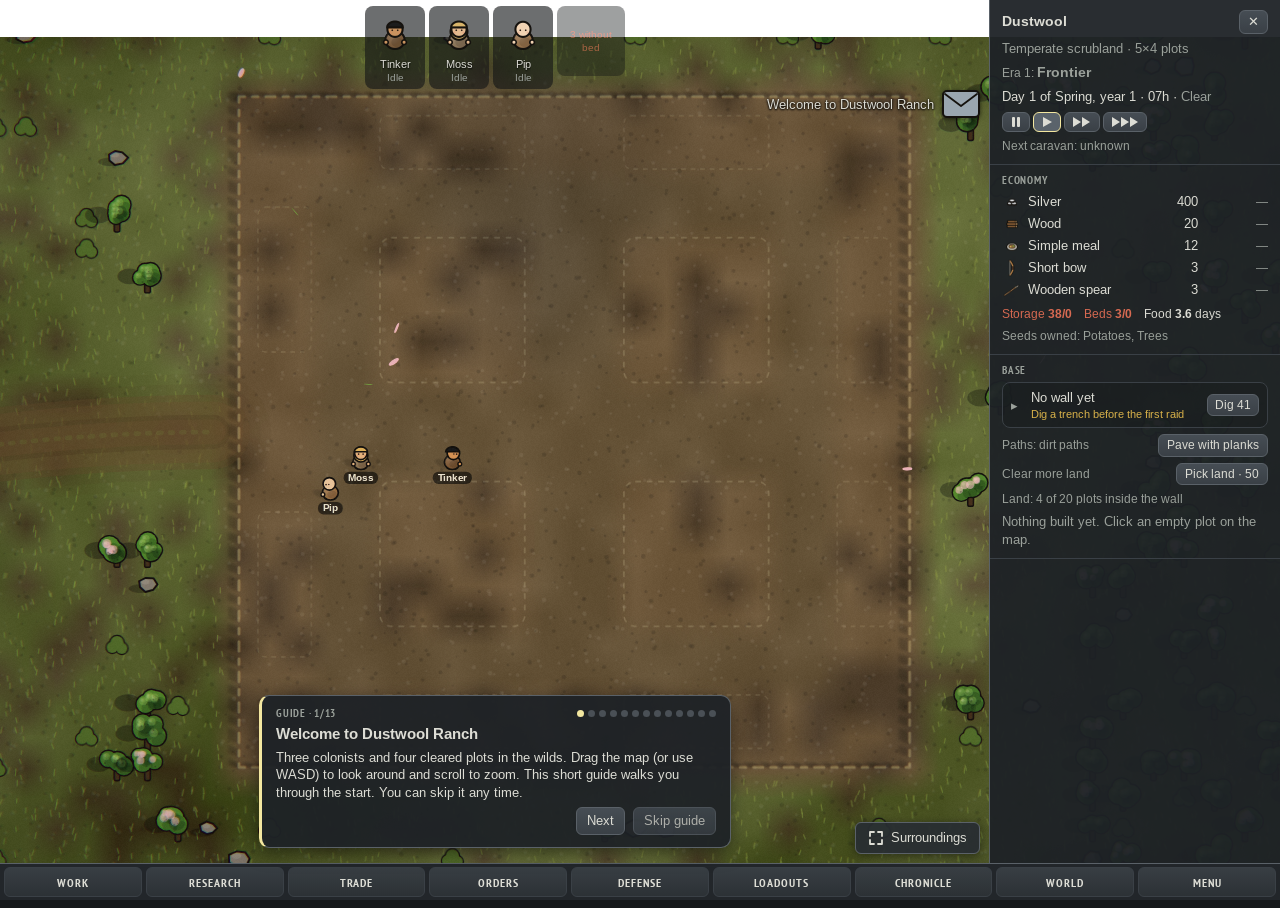
==== commit c779bcd9: "1.1.1: overlapping lights no longer stack up Lights are combined by their brightest value instead of" ====
--- a/index.html
+++ b/index.html
@@ -434,7 +434,7 @@
    VERSION: 1.0.x for small updates, 1.x for bigger ones.
    BAL holds the pacing knobs. Data tables in 010-constants keep their base values;
    applyBalance() (015-balance.js) scales them once at start-up, so tuning happens here only. */
-const VERSION='1.1.0';
+const VERSION='1.1.1';
 const BAL={
   research:2.8,      // research point cost multiplier
   build:1.35,        // silver cost of plots, wings, lanes, wall plots, defenses
@@ -2899,7 +2899,7 @@
   for(const p of built()){const ch=p.type==='burner'?.015:p.type==='kitchen'&&p.tier===0?.006:p.type==='refinery'?.008:0;if(ch&&Math.random()<ch){const[ox,oy]=plotOrigin(p);ignite(ox+2,oy+2,p.type==='burner'?'A generator caught fire.':p.type==='kitchen'?'Sparks from the cooking fire.':'Chemfuel fumes ignited.')}}}
 /* drawing: layered flickering flames, smoke and a glow */
 function drawFire(f,now){const x=(f.x+.5)*T,y=(f.y+.75)*T,s=T*(.45+.35*Math.min(1,f.i)),ph=now/90+f.x*13.7+f.y*7.1;
-  ctx.save();ctx.globalCompositeOperation='lighter';const gr=ctx.createRadialGradient(x,y-s*.4,0,x,y-s*.4,s*1.8);gr.addColorStop(0,'rgba(255,150,50,.22)');gr.addColorStop(1,'rgba(255,90,20,0)');ctx.fillStyle=gr;ctx.fillRect(x-s*2,y-s*2.4,s*4,s*4);ctx.restore();
+  ctx.save();ctx.globalCompositeOperation='screen';const gr=ctx.createRadialGradient(x,y-s*.4,0,x,y-s*.4,s*1.8);gr.addColorStop(0,'rgba(255,150,50,.22)');gr.addColorStop(1,'rgba(255,90,20,0)');ctx.fillStyle=gr;ctx.fillRect(x-s*2,y-s*2.4,s*4,s*4);ctx.restore();
   const tongue=(ox,h,w,col,k)=>{const sw=Math.sin(ph*1.3+k)*w*.35,hh=h*(.85+.15*Math.sin(ph*2.1+k*1.7));ctx.beginPath();ctx.moveTo(x+ox-w,y);ctx.quadraticCurveTo(x+ox-w*.9,y-hh*.45,x+ox+sw,y-hh);ctx.quadraticCurveTo(x+ox+w*.9,y-hh*.45,x+ox+w,y);ctx.closePath();ctx.fillStyle=col;ctx.fill()};
   tongue(-s*.3,s*.9,s*.28,'#c8401c',1);tongue(s*.3,s*.8,s*.26,'#c8401c',2.3);tongue(0,s*1.25,s*.4,'#e8701f',0);tongue(-s*.12,s*.85,s*.24,'#f6a630',3.1);tongue(s*.1,s*.7,s*.2,'#fbd25a',4.2);tongue(0,s*.45,s*.14,'#fff1a8',5);
   for(let k=0;k<3;k++){const t=((now/1400)+k/3+f.x*.13)%1;ctx.fillStyle=`rgba(${60+k*10},${55+k*10},${50+k*10},${.32*(1-t)*Math.min(1,f.i)})`;ctx.beginPath();ctx.arc(x+Math.sin(t*5+k)*6,y-s*1.2-t*T*1.6,4+t*10,0,7);ctx.fill()}
@@ -3792,7 +3792,7 @@
 }
 function drawStains(){if(!stains.length)return;stains=stains.filter(s=>S.t-s.t<45);for(const st of stains){const a=clamp(1-(S.t-st.t)/45,0,1)*.55,r=mulberry(st.seed);ctx.globalAlpha=a;ctx.fillStyle=st.col;for(let k=0;k<4;k++){ctx.beginPath();ctx.arc(st.x*T+(r()-.5)*st.r*2,st.y*T+(r()-.5)*st.r,st.r*(.4+r()*.6),0,7);ctx.fill()}}ctx.globalAlpha=1}
 let lights=[],glowCv=null;
-function glowSprite(){if(glowCv)return glowCv;glowCv=document.createElement('canvas');glowCv.width=glowCv.height=128;const g=glowCv.getContext('2d'),gr=g.createRadialGradient(64,64,0,64,64,64);gr.addColorStop(0,'rgba(255,205,130,1)');gr.addColorStop(.3,'rgba(255,170,80,.5)');gr.addColorStop(1,'rgba(255,140,50,0)');g.fillStyle=gr;g.fillRect(0,0,128,128);return glowCv}
+function glowSprite(){if(glowCv)return glowCv;glowCv=document.createElement('canvas');glowCv.width=glowCv.height=128;const g=glowCv.getContext('2d'),gr=g.createRadialGradient(64,64,0,64,64,64);g.fillStyle='#000';g.fillRect(0,0,128,128);gr.addColorStop(0,'rgba(255,205,130,1)');gr.addColorStop(.3,'rgba(255,170,80,.5)');gr.addColorStop(1,'rgba(255,140,50,0)');g.fillStyle=gr;g.fillRect(0,0,128,128);return glowCv}
 function lampPost(g,x,y){g.strokeStyle=OUT;g.lineWidth=4;g.lineCap='round';g.beginPath();g.moveTo(x,y+6);g.lineTo(x,y-10);g.stroke();g.strokeStyle='#5c4228';g.lineWidth=2;g.stroke();rr(g,x-4,y-17,8,8,2);fs(g,'#e8c060',1.4)}
 function torch(g,x,y){g.strokeStyle=OUT;g.lineWidth=3.5;g.lineCap='round';g.beginPath();g.moveTo(x,y+5);g.lineTo(x,y-5);g.stroke();g.strokeStyle='#7a5834';g.lineWidth=2;g.stroke();g.fillStyle='#e8903a';g.beginPath();g.arc(x,y-7,3.2,0,7);g.fill();g.fillStyle='#f6d070';g.beginPath();g.arc(x,y-7.5,1.6,0,7);g.fill()}
 function computeLights(g){
@@ -3813,7 +3813,7 @@
 let lightCv=null;
 function drawLights(dark,now){
   const fl0=S.fires?Object.values(S.fires).map(f=>({x:f.x+.5,y:f.y+.4,r:2.2+f.i*1.4,f:true,a:Math.min(1,f.i)})):[];const LL=fl0.length?lights.concat(fl0):lights;if(!LL.length)return;const gs=glowSprite();if(!lightCv)lightCv=document.createElement('canvas');if(lightCv.width!==cv.width||lightCv.height!==cv.height){lightCv.width=cv.width;lightCv.height=cv.height}
-  const lg=lightCv.getContext('2d');lg.setTransform(1,0,0,1,0,0);lg.globalCompositeOperation='source-over';lg.globalAlpha=1;lg.clearRect(0,0,lightCv.width,lightCv.height);lg.setTransform(DPR,0,0,DPR,0,0);lg.translate(cw/2,ch/2);lg.scale(cam.z,cam.z);lg.translate(-cam.x,-cam.y);lg.globalCompositeOperation='lighten';
+  const lg=lightCv.getContext('2d');lg.setTransform(1,0,0,1,0,0);lg.globalCompositeOperation='source-over';lg.globalAlpha=1;lg.fillStyle='#000';lg.fillRect(0,0,lightCv.width,lightCv.height);lg.setTransform(DPR,0,0,DPR,0,0);lg.translate(cw/2,ch/2);lg.scale(cam.z,cam.z);lg.translate(-cam.x,-cam.y);lg.globalCompositeOperation='lighten';
   for(const l of LL){const fl=l.f?.85+.15*Math.sin(now/110+l.x*7+l.y*3):1,r=l.r*T;lg.globalAlpha=clamp(fl*(l.a||1),0,1);lg.drawImage(gs,l.x*T-r,l.y*T-r,r*2,r*2)}
   ctx.save();ctx.setTransform(1,0,0,1,0,0);ctx.globalCompositeOperation='lighter';ctx.globalAlpha=clamp(dark*.62,0,1);ctx.drawImage(lightCv,0,0);ctx.restore();
   ctx.save();ctx.translate(cw/2,ch/2);ctx.scale(cam.z,cam.z);ctx.translate(-cam.x,-cam.y);ctx.globalAlpha=clamp(dark,0,1);ctx.fillStyle='#fff2c0';for(const l of lights)if(l.lamp){ctx.beginPath();ctx.arc(l.x*T,l.y*T-13,2.6,0,7);ctx.fill()}ctx.restore();ctx.globalAlpha=1}
@@ -5589,7 +5589,7 @@
   const tilt=GFX.set.tilt?clamp((cam.z-1.15)/1.2,0,1)*.9:0;
   if(tilt>0){gfxPass(gl,P.down,E,E.w,E.h,{t:GFX.tex},u=>{gl.uniform2f(u.px,1/GFX.w*2,1/GFX.h*2);gl.uniform1f(u.thr,-1)});gfxPass(gl,P.blur,F,F.w,F.h,{t:E.t},u=>gl.uniform2f(u.dir,1.5/E.w,0));gfxPass(gl,P.blur,E,E.w,E.h,{t:F.t},u=>gl.uniform2f(u.dir,0,1.5/E.h))}
   const fires=[];if(S.fires)for(const k in S.fires){const f=S.fires[k],sx=((f.x+.5)*T-cam.x)*cam.z+cw/2,sy=((f.y+.4)*T-cam.y)*cam.z+ch/2;if(sx<-80||sy<-80||sx>cw+80||sy>ch+80)continue;fires.push(sx/cw,1-sy/ch,.035*cam.z,Math.min(1,f.i));if(fires.length>=64)break}
-  const fa=new Float32Array(64);fa.set(fires.slice(0,64));const bk=GFX.set.bloom?(.42+.75*GFXD):0;
+  const fa=new Float32Array(64);fa.set(fires.slice(0,64));const bk=GFX.set.bloom?(.36+.4*GFXD):0;
   gfxPass(gl,P.comp,null,GFX.w,GFX.h,{scene:GFX.tex,bloom:A.t,soft:E.t},u=>{const tt=(now-GFX.t0)/1000;gl.uniform1f(u.time,tt%3600);gl.uniform2f(u.coff,(tt*.011)%256,(tt*.004)%256);gl.uniform1f(u.bloomK,bk);gl.uniform1f(u.tilt,tilt);gl.uniform1f(u.film,GFX.set.film?1:0);gl.uniform1f(u.aspect,cw/ch);gl.uniform2f(u.res,GFX.w,GFX.h);gl.uniform2f(u.view,cw,ch);gl.uniform4f(u.camv,cam.x,cam.y,cam.z,T);gl.uniform1f(u.cloud,GFX.set.clouds?gfxCloud():0);gl.uniform4fv(u.fires,fa);gl.uniform1i(u.nf,fires.length/4)});
   if(rdt>1/24){GFX.slow+=rdt;if(GFX.slow>4){GFX.set.on=0;gfxSave();GFX.cv.style.display='none';msg('Enhanced graphics switched off to keep the game smooth. You can turn them back on in the menu.','warn')}}else GFX.slow=Math.max(0,GFX.slow-rdt*.5)}
 function gfxMenuHTML(){const ok=GFX.ok||(!GFX.cv&&!!window.WebGL2RenderingContext);return`<h4>Graphics</h4>
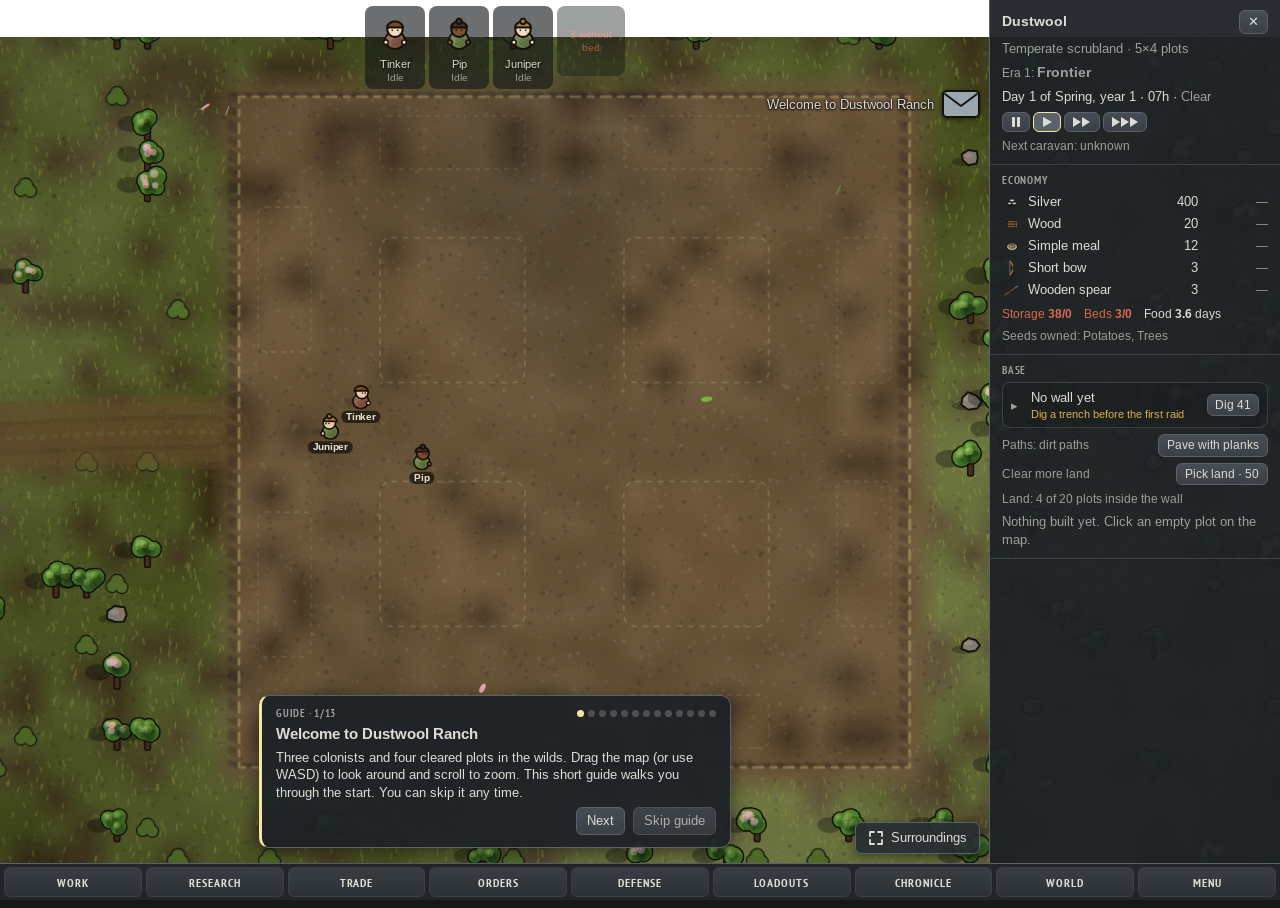
==== commit fc7e5c6c: "1.1.2: shaped buildings, mobile cancel, everyone defends - Walled buildings, barracks included, leav" ====
--- a/index.html
+++ b/index.html
@@ -392,6 +392,8 @@
 @media (max-height:520px){html body.mob #inspect,html body.mob #panel{max-height:none}html body.mob.sheet-min #inspect,html body.mob.sheet-min #panel{max-height:58px;bottom:auto}}
 @media (prefers-reduced-motion:reduce){.pane.pop,#msgs>div.new,.letter.new,#tut.pop,#modal{animation:none}}
 
+.hintx{margin-left:8px;padding:3px 12px;font-size:12.5px;vertical-align:middle}
+body.mob .hintx{display:block;margin:8px auto 0;padding:8px 22px;font-size:15px}
 </style>
 
 <div id="boot" role="status" aria-live="polite"><div class="bx">
@@ -434,7 +436,7 @@
    VERSION: 1.0.x for small updates, 1.x for bigger ones.
    BAL holds the pacing knobs. Data tables in 010-constants keep their base values;
    applyBalance() (015-balance.js) scales them once at start-up, so tuning happens here only. */
-const VERSION='1.1.1';
+const VERSION='1.1.2';
 const BAL={
   research:2.8,      // research point cost multiplier
   build:1.35,        // silver cost of plots, wings, lanes, wall plots, defenses
@@ -945,11 +947,12 @@
   for(const o of wpWorkPlots()){const sl=o.sl,v=sl.h>sl.w,st=v?(sl.side==='W'?[0,2,1,2]:[1,2,0,2]):(sl.side==='N'?[2,0,2,1]:[2,1,2,0]);layouts[o.id]={block:[],beds:[],crops:[],stations:[st],store:[],strip:[],seats:[]};if(!o.w.bill)o.w.bill=BILLS[o.type][0]}
   for(const p of built().filter(walled)){
     const rid=regRoot[p.id]+1,[ox,oy]=plotOrigin(p);
-    for(let y=0;y<P;y++)for(let x=0;x<P;x++)region[ox+x+(oy+y)*W]=rid;
+    const yd=new Set((layouts[p.id].yard||[]).map(c=>c+''));
+    for(let y=0;y<P;y++)for(let x=0;x<P;x++)if(!yd.has(x+','+y))region[ox+x+(oy+y)*W]=rid;
     for(const[x,y]of layouts[p.id].strip)region[ox+x+(oy+y)*W]=rid;
   }
   computeLanes();computeDoors();computeBonuses();
-  computeRoads();plotDirty=true;
+  computeRoads();plotDirty=true;if(!laneSim&&S.cols)unstick();
 }
 function walled(p){return p.type==='housing'||(p.tier>=1&&!['farm','pen','treefarm','solar','comms'].includes(p.type))}
 function walkable(x,y){return x>=0&&y>=0&&x<W&&y<H&&!blocked[x+y*W]}
@@ -997,8 +1000,17 @@
     case 'rec':L.block.push([2,1]);break;
     case 'maproom':L.block.push([1,1],[2,1],[3,1]);break;
   }
+  if((t>=1||p.type==='housing')&&walled(p)&&PLOTS[p.type]&&!PLOTS[p.type].annex&&!p.small&&p.type!=='storage')L.yard=plotShape(p,L);
   return L;
 }
+/* building footprints: walled plots drop a corner or two (L, T and notched shapes) when nothing inside needs those cells.
+   The cut cells become an open yard; walls follow the shape. Sides joined to a neighbour stay full. */
+const SHAPES=[[[0,0],[0,1],[4,0],[4,1]],[[3,0],[4,0],[3,1],[4,1]],[[0,3],[1,3],[0,4],[1,4]],[[0,0],[1,0],[0,1],[1,1]],[[3,3],[4,3],[3,4],[4,4]],[[0,3],[0,4],[4,3],[4,4]],[[0,0],[0,1],[0,2]],[[4,2],[4,3],[4,4]],[[0,0],[1,0],[2,0]]];
+function plotShape(p,L){const used=new Set();const u=(x,y)=>used.add(x+','+y);
+  for(const k of['block','crops','store','seats','beds','rack'])for(const c of L[k]||[])u(c[0],c[1]);for(const b of L.beds)u(b[0],b[1]+1);for(const st of L.stations)st.forEach((v,i)=>{if(i%2===0)u(st[i],st[i+1])});
+  const jn={N:same(p,0,-1),S:same(p,0,1),W:same(p,-1,0),E:same(p,1,0)};
+  const ok=cut=>cut.every(([x,y])=>!used.has(x+','+y)&&!(jn.N&&y===0)&&!(jn.S&&y===4)&&!(jn.W&&x===0)&&!(jn.E&&x===4)&&!(x===2&&y===4));
+  const n=SHAPES.length,s0=(p.id*7+p.tier*3)%n;for(let k=0;k<n;k++){const c=SHAPES[(s0+k)%n];if(ok(c))return c.map(q=>q.slice())}return[]}
 function computeClusters(){
   clusterSize={};clusterRoot={};const seen=new Set();
   for(const p of S.plots){
@@ -1060,7 +1072,7 @@
   while(q.length){const c=q.pop(),cx=c%W,cy=(c-cx)/W;for(const[dx,dy]of DIR4){const nx=cx+dx,ny=cy+dy;if(nx<0||ny<0||nx>=W||ny>=H)continue;const ni=nx+ny*W;if(reach[ni]||blocked[ni]||region[ni])continue;reach[ni]=1;q.push(ni)}}
   const add=(a,b)=>{doorSet.add(a+','+b);doorSet.add(b+','+a);doorList.push([a,b])};
   let strict=true;const ok=(a,b)=>b>=0&&b<N&&!region[b]&&reach[b]&&!blocked[b]&&!blocked[a]&&(!strict||owned[b]<0);
-  const regs={};for(const p of built().filter(walled)){const[ox,oy]=plotOrigin(p),rid=region[ox+oy*W];(regs[rid]=regs[rid]||[]).push(p)}
+  const regs={};for(const p of built().filter(walled)){const rid=regRoot[p.id]+1;(regs[rid]=regs[rid]||[]).push(p)}
   const cand=(p,sd)=>{const[ox,oy]=plotOrigin(p);return sd==='S'?[ox+2+(oy+P-1)*W,ox+2+(oy+P)*W]:sd==='W'?[ox+(oy+2)*W,ox-1+(oy+2)*W]:sd==='E'?[ox+P-1+(oy+2)*W,ox+P+(oy+2)*W]:[ox+2+oy*W,ox+2+(oy-1)*W]};
   for(const k in regs){const rid=+k,ps=regs[k].sort((a,b)=>a.id-b.id);let first=null;
     for(const p of ps){const[a,b]=cand(p,'S');if(region[a]===rid&&ok(a,b)){add(a,b);if(!first)first=[a,b]}}
@@ -1069,7 +1081,7 @@
     if(first)regDoor[rid]=first;else reachOK=false}
   for(const p of S.plots){if(!p.open||(p.type&&walled(p)))continue;const[ox,oy]=plotOrigin(p);let r=false;for(let y=oy;y<oy+P&&!r;y++)for(let x=ox;x<ox+P;x++)if(reach[x+y*W]){r=true;break}if(!r)reachOK=false}
 }
-function plotEntry(p){const[ox,oy]=plotOrigin(p);if(walled(p)){const d=regDoor[region[ox+oy*W]];if(d){const a=d[0],b=d[1];return{cell:[b%W,Math.floor(b/W)],pt:[(a%W+b%W)/2+.5,(Math.floor(a/W)+Math.floor(b/W))/2+.5]}}}
+function plotEntry(p){const[ox,oy]=plotOrigin(p);if(walled(p)){const d=regDoor[regRoot[p.id]+1];if(d){const a=d[0],b=d[1];return{cell:[b%W,Math.floor(b/W)],pt:[(a%W+b%W)/2+.5,(Math.floor(a/W)+Math.floor(b/W))/2+.5]}}}
   const cand=[[ox+2,oy+P],[ox+2,oy-1],[ox-1,oy+2],[ox+P,oy+2],[ox+1,oy+P],[ox+3,oy+P],[ox+1,oy-1],[ox+3,oy-1],[ox-1,oy+1],[ox-1,oy+3],[ox+P,oy+1],[ox+P,oy+3]],good=(x,y,st)=>x>=0&&y>=0&&x<W&&y<H&&walkable(x,y)&&!region[x+y*W]&&(!reachArr||reachArr[x+y*W])&&(!st||owned[x+y*W]<0);
   for(const st of[true,false])for(const[x,y]of cand)if(good(x,y,st))return{cell:[x,y],pt:[x+.5,y+.5]};return{cell:[ox+2,oy+2],pt:[ox+2.5,oy+2.5]}}
 function buildLane(key,type){const D=LANES[type];if(!D||S.lanes[key]||!laneCache.some(s=>s.key===key))return;if(D.req&&!done(D.req)){msg('Needs research: '+reqName(D.req)+' first.','bad');return}if(!costOk(D)){msg(`Needs ${costStr(D)}.`,'bad');return}
@@ -2464,14 +2476,12 @@
     for(const o of a){if(o.id<=r.id)continue;let ex=o.x-r.x,ey=o.y-r.y,d=Math.hypot(ex,ey);const md=.32*((r.sz||1)+(o.sz||1));if(d<md){if(d<1e-4){ex=Math.random()-.5;ey=Math.random()-.5;d=Math.hypot(ex,ey)}const pu=(md-d)/2;ex/=d;ey/=d;moveSafe(r,-ex*pu,-ey*pu);moveSafe(o,ex*pu,ey*pu)}}}}
 }
 function militiaUp(all){
-  if(!S.militia||!S.raid)return;
-  const guards=S.cols.filter(c=>isGuard(c)&&!c.downed).length;
-  if(!all&&S.raid.total<=guards*3)return;
+  if(!S.raid)return;
   const cand=S.cols.filter(c=>!isGuard(c)&&!c.militia&&!c.downed&&!(c.recover>0)).sort((a,b)=>b.sk.shooting-a.sk.shooting);
-  let n=0;const cap=all?99:6;
+  let n=0;const cap=999;
   for(const c of cand){if(n>=cap)break;releaseJob(c);c.cover=false;c.coverTried=false;c.militia=true;c.needArm=!rangedW(c)||!meleeW(c);c.armTry=0;c.stationKey=null;n++}
   const spare=[...RANGED,...MELEE].reduce((a,w)=>a+cnt(w),0);
-  if(n)msg(all?`The wall is breached! ${n} colonist${n>1?'s':''} join${n>1?'':'s'} the fight${spare?'':' with bare fists'}.`:`${n} colonist${n>1?'s':''} joined the militia.`,'warn');
+  if(n)msg(all?`The wall is breached! ${n} more join${n>1?'':'s'} the fight${spare?'':' with bare fists'}.`:`Everyone takes up arms: ${n} colonist${n>1?'s':''} join${n>1?'':'s'} the guards${spare?'':', some with bare fists'}.`,'warn');
 }
 function armWalk(c,dt){
   const wr=!rangedW(c)&&RANGED.find(w=>cnt(w)>=1),wm=!meleeW(c)&&MELEE.find(w=>cnt(w)>=1);
@@ -3864,6 +3874,7 @@
   const g=plotCv.getContext('2d');g.setTransform(LS,0,0,LS,0,0);g.clearRect(0,0,W*T,H*T);const gt=plotTopCv.getContext('2d');gt.setTransform(LS,0,0,LS,0,0);gt.clearRect(0,0,W*T,H*T);
   doorSegs=[];drawRoads(g);
   for(const p of S.plots)drawPlotBase(g,p);
+  for(const p of built()){const L=layouts[p.id];if(L&&L.yard&&L.yard.length)drawShapeYard(g,p,L.yard)}
   for(const p of S.plots)drawPlotProps(g,p);
   drawLanes(g);
   for(const p of built().filter(walled))drawHouseWalls(gt,p);
@@ -3986,9 +3997,9 @@
   }
 }
 function drawHouseWalls(g,p){
-  const[ox,oy]=plotOrigin(p),sp=p,t=sp.tier,rid=region[ox+oy*W];
+  const[ox,oy]=plotOrigin(p),sp=p,t=sp.tier,rid=regRoot[p.id]+1;
   const stone=sp.type==='housing'?t===2:t>=2,col=stone?'#8c877f':(sp.type==='housing'&&t===0)?'#7a5a3a':'#8f6e46',th=stone?6:5;
-  const cells=[];for(let y=0;y<P;y++)for(let x=0;x<P;x++)cells.push([ox+x,oy+y]);for(const[x,y]of layouts[p.id].strip)cells.push([ox+x,oy+y]);for(const[x,y]of wingCells[p.id]||[])if(region[x+y*W]===rid)cells.push([x,y]);
+  const cells=[];for(let y=0;y<P;y++)for(let x=0;x<P;x++)if(region[ox+x+(oy+y)*W]===rid)cells.push([ox+x,oy+y]);for(const[x,y]of layouts[p.id].strip)cells.push([ox+x,oy+y]);for(const[x,y]of wingCells[p.id]||[])if(region[x+y*W]===rid)cells.push([x,y]);
   const segs=[];
   for(const[x,y]of cells){const i=x+y*W;
     for(const[dx,dy,side]of[[0,-1,'t'],[0,1,'b'],[-1,0,'l'],[1,0,'r']]){
@@ -4010,6 +4021,13 @@
   if(p.type==='well'){fillJoined(g,p,'grass',3,true,'rgba(30,40,20,.35)');return}
   if(w){const j=joinRect(p,0);floorTile(g,j.x,j.y,p.type==='stable'?'dirt':p.type==='bath'||t>=2?'stone':'wood',j.w,j.h);return}
   fillJoined(g,p,p.type==='stable'||p.type==='granary'?'dirt':'wood',3,true,'rgba(20,14,8,.4)')}
+/* open yard where a building leaves out a corner */
+function drawShapeYard(g,p,cells){const[ox,oy]=plotOrigin(p),set=new Set(cells.map(c=>c+''));
+  for(const[x,y]of cells){const px=(ox+x)*T,py=(oy+y)*T;g.clearRect(px,py,T,T);g.fillStyle='#6f5c3e';g.fillRect(px,py,T,T);
+    g.fillStyle='rgba(40,28,14,.25)';for(let k=0;k<5;k++)g.fillRect(px+((x*13+y*7+k*11)%28)+2,py+((x*5+y*17+k*7)%26)+3,3,2);
+    g.strokeStyle='rgba(150,170,90,.5)';g.lineWidth=1.1;g.lineCap='round';for(let k=0;k<3;k++){const gx=px+4+((x*9+y*13+k*10)%24),gy=py+8+((x*7+y*3+k*9)%20);g.beginPath();g.moveTo(gx,gy);g.lineTo(gx+1.5,gy-4);g.moveTo(gx+3,gy);g.lineTo(gx+2.5,gy-3.5);g.stroke()}}
+  // a worn edge where the yard meets the floor
+  g.strokeStyle='rgba(30,20,10,.25)';g.lineWidth=2;g.beginPath();for(const[x,y]of cells)for(const[dx,dy]of[[1,0],[-1,0],[0,1],[0,-1]]){const nx=x+dx,ny=y+dy;if(nx<0||ny<0||nx>4||ny>4||set.has(nx+','+ny))continue;const px=(ox+x)*T,py=(oy+y)*T;if(dx===1){g.moveTo(px+T,py);g.lineTo(px+T,py+T)}if(dx===-1){g.moveTo(px,py);g.lineTo(px,py+T)}if(dy===1){g.moveTo(px,py+T);g.lineTo(px+T,py+T)}if(dy===-1){g.moveTo(px,py);g.lineTo(px+T,py)}}g.stroke()}
 function shelfProp(g,x,y,w,h,cols){rr(g,x,y,w,h,3);fs(g,'#6e5132',1.8);const n=Math.max(2,Math.floor(w/9));for(let k=0;k<n;k++){g.fillStyle=cols[k%cols.length];g.fillRect(x+3+k*(w-6)/n,y+3,(w-6)/n-2,h*.38);g.fillRect(x+3+((k+1)%n)*(w-6)/n,y+h*.52,(w-6)/n-2,h*.36)}}
 function crateProp(g,x,y,s,c){rr(g,x,y,s,s,2);fs(g,c||'#9a7448',1.6);g.strokeStyle='rgba(40,25,10,.55)';g.lineWidth=1.2;g.beginPath();g.moveTo(x+2,y+2);g.lineTo(x+s-2,y+s-2);g.moveTo(x+s-2,y+2);g.lineTo(x+2,y+s-2);g.stroke()}
 function sackProp(g,x,y,c){E(g,x,y,7,8);fs(g,c||'#c9b28a',1.4);g.strokeStyle='rgba(60,40,20,.6)';g.lineWidth=1.2;g.beginPath();g.moveTo(x-3,y-6);g.lineTo(x+3,y-6);g.stroke()}
@@ -4788,7 +4806,7 @@
       h+=`</tbody></table></div>`}
   }else if(tab==='defense'){
     const R0=S.raid,al=aliveRaiders();
-    h+=`<div class="between"><h3>Defense</h3><span class="row" style="gap:6px"><button data-act="gatemode" title="Place an extra gate on a straight stretch of wall">${gateMode?'Cancel gate':'Place gate'}</button><button data-act="militia" title="When a raid is much bigger than your guards, up to six workers take up arms. If raiders break through, everyone who can fights, with bare fists if needed.">${S.militia?'Militia: on':'Militia: off'}</button>${R0&&R0.phase==='warn'&&R0.demand?`<button data-act="payraid" ${S.silver<R0.demand&&!S.test?'disabled':''}>Pay ${fmt(R0.demand)}</button>`:''}<button data-act="testraid" ${R0?'disabled':''}>Test raid</button></span></div>`;
+    h+=`<div class="between"><h3>Defense</h3><span class="row" style="gap:6px"><button data-act="gatemode" title="Place an extra gate on a straight stretch of wall">${gateMode?'Cancel gate':'Place gate'}</button>${R0&&R0.phase==='warn'&&R0.demand?`<button data-act="payraid" ${S.silver<R0.demand&&!S.test?'disabled':''}>Pay ${fmt(R0.demand)}</button>`:''}<button data-act="testraid" ${R0?'disabled':''}>Test raid</button></span></div>`;
     h+=`<div class="${R0?'bad':'dim'}">${!R0?'No raiders in sight. Raids grow with your wealth and come with a warning.':R0.phase==='warn'?`${R0.total} ${RFAC[R0.fac||'tribal'].n.toLowerCase()} of the ${R0.f} arrive from the ${R0.sides.map(s=>SIDEN[s]).join(' and ')} in ${fmtTime(R0.at-S.t)}.${R0.demand?` They demand ${fmt(R0.demand)} silver.`:''}`:`Raid in progress: ${al.length} raiders left, ${R0.killed} down${R0.flee?', they are fleeing':''}.`}</div>`;
     const gs=S.cols.filter(isGuard);
     h+=`<div>Guards: <b>${gs.length}</b>${gs.length?' ('+esc(gs.map(c=>c.nick).join(', '))+')':''} <span class="longhelp"> · they patrol the whole wall and move to wherever raiders attack. Each guard carries a ranged and a melee weapon; near a breach they switch to melee.</span></div>`;
@@ -4902,9 +4920,9 @@
 function openLetter(l){modal={k:'letter',l};renderModal()}
 function updateHint(){
   const el=$('hint');
-  if(trapMode&&!(dragCol&&dragCol.moved)){el.hidden=false;setHTML(el,trapMode==='remove'?'Click traps to remove them. Esc stops.':`Placing ${TRAPS[trapMode].n.toLowerCase()}s: click or drag outside the wall. Esc stops.`);return}
-  if(landMode&&!(dragCol&&dragCol.moved)){el.hidden=false;setHTML(el,`Pick a highlighted plot to clear (${esc(costStr(expandCost()))}). Builders fell the trees, break the rocks and extend the wall. Esc cancels.`);return}
-  if(gateMode&&!(dragCol&&dragCol.moved)){el.hidden=false;setHTML(el,`Click a straight stretch of wall to place a gate (${esc(costStr(gateCost()))}). Esc cancels.`);return}
+  if(trapMode&&!(dragCol&&dragCol.moved)){el.hidden=false;setHTML(el,(trapMode==='remove'?'Click traps to remove them.':`Placing ${TRAPS[trapMode].n.toLowerCase()}s: click or drag outside the wall.`)+' <button class="hintx" data-act="modecancel">Done</button>');return}
+  if(landMode&&!(dragCol&&dragCol.moved)){el.hidden=false;setHTML(el,`Pick a highlighted plot to clear (${esc(costStr(expandCost()))}). Builders fell the trees, break the rocks and extend the wall.${costOk(expandCost())?'':' <b class="bad">Not enough silver yet.</b>'} <button class="hintx" data-act="modecancel">Cancel</button>`);return}
+  if(gateMode&&!(dragCol&&dragCol.moved)){el.hidden=false;setHTML(el,`Click a straight stretch of wall to place a gate (${esc(costStr(gateCost()))}). <button class="hintx" data-act="modecancel">Cancel</button>`);return}
   if(dragCol&&dragCol.moved){el.hidden=false;setHTML(el,typeof dragCol.target==='string'&&dragCol.target.startsWith('b:')?'Release to make them a builder: they clear this land and extend the wall':dragCol.target==='out'?'Release to make them a gatherer outside the wall':dragCol.target==='guard'?'Release to make them a guard: they patrol the wall and move to wherever raiders attack':dragCol.target!==null?'Release to work at '+esc(assignTargetName(dragCol.target)):'Drop on a work plot, a storage plot (hauler) or the land outside. Elsewhere unassigns.')}
   else el.hidden=true;
 }
@@ -4953,6 +4971,7 @@
     case 'selplot':{sel={k:'plot',id};const[ox,oy]=plotOrigin(plotById(id));centerOn((ox+2.5)*T,(oy+2.5)*T);break}
     case 'selwall':sel={k:'wall'};break;
     case 'landmode':landMode=!landMode&&!S.proj;gateMode=false;if(landMode){sel=null;if(!ovMode&&!defMode)camAnim=defTarget()}break;
+    case 'modecancel':landMode=false;gateMode=false;trapMode=null;break;
     case 'gatemode':landMode=false;gateMode=!gateMode;if(gateMode&&!defMode&&!ovMode){}break;
     case 'demogate':removeGate(+v);break;
     case 'buildwp':buildWP(el.dataset.s,v);break;
@@ -4980,7 +4999,6 @@
     case 'markrocks':for(const o of S.outside)if(o.k==='rock')o.mark=true;msg('All rocks marked for breaking.','good');break;
     case 'wallup':upgradeWall();break;
     case 'testraid':if(!S.raid){const pl=raidPlan(.5);startRaid(Math.max(6,Math.min(30,pl.count)),['W'],10,true,pl.fac);msg('Test raid on its way.','warn')}break;
-    case 'militia':S.militia=!S.militia;break;
     case 'squadhold':S.squads[v].hold=!S.squads[v].hold;for(const c of S.cols)c.stationKey=null;break;
     case 'buildslot':buildSlot(el.dataset.s,v);break;
     case 'upslot':{const D=DEF.stonetower;if(D.req&&!done(D.req)){msg('Needs research: '+reqName(D.req)+' first.','bad');break}if(!costOk(D)){msg(`Needs ${costStr(D)}.`,'bad');break}pay(D);S.def[el.dataset.s]={type:'stonetower'};msg('Stone tower built.','good');break}
@@ -5016,7 +5034,7 @@
     case 'saveimport':importSave();break;
     case 'wup':buildWup(el.dataset.s,v);break;
     case 'gatehouse':{const g=S.gates.find(g=>gateCells(g).includes(+v));if(g&&!g.house){const c=wupCost('house');if(costOk(c)){pay(c);g.house=1;sfx('done');chron('build','Built a gatehouse with a portcullis.');msg('Gatehouse built.','good')}else msg(`Needs ${costStr(c)}.`,'bad')}break}
-    case 'ralarm':if(S.raid){const m=S.militia;S.militia=true;militiaUp(true);S.militia=m;S.raid.alarm=true;msg('Alarm! Everyone grabs a weapon.','warn')}break;
+    case 'ralarm':if(S.raid){militiaUp(true);S.raid.alarm=true}break;
     case 'rrecall':if(S.raid){S.raid.recall=!S.raid.recall;msg(S.raid.recall?'Everyone comes inside the walls.':'Workers go back to work.','')}break;
     case 'rtraps':if(S.raid){S.raid.traps=true;msg('Builders re-arm the traps first.','')}break;
     case 'rplay':S.speed=Math.max(1,S.speed);break;
@@ -5154,7 +5172,7 @@
   if(tps.has(e.pointerId)){tps.delete(e.pointerId);if(pinch){if(tps.size<2)pinch=null;pointer=null;return}}
   if(dragCol){endColDrag();return}
   if(pointer&&pointer.paint){pointer=null;updateUI();return}
-  if(pointer&&!pointer.moved&&!pointer.pan&&landMode){const x=Math.floor(pointer.wx/T),y=Math.floor(pointer.wy/T),p=plotAt(x,y);if(p&&lockedAdj(p)){if(startExpansion(p)){landMode=false;sel={k:'plot',id:p.id}}}else msg('Pick one of the highlighted plots next to the base.','bad');updateUI();pointer=null;return}
+  if(pointer&&!pointer.moved&&!pointer.pan&&landMode){const x=Math.floor(pointer.wx/T),y=Math.floor(pointer.wy/T),p=plotAt(x,y);if(p&&lockedAdj(p)){if(startExpansion(p)){landMode=false;sel={k:'plot',id:p.id}}else landMode=false}else{landMode=false;msg('Land clearing cancelled.')}updateUI();pointer=null;return}
   if(pointer&&!pointer.moved&&!pointer.pan&&gateMode){tryPlaceGate(Math.floor(pointer.wx/T),Math.floor(pointer.wy/T));updateUI();pointer=null;return}
   if(pointer&&!pointer.moved&&!pointer.pan){
     const hit=entAt(pointer.wx,pointer.wy);sel=hit;if(MOB&&hit){if(tab)tab=null;document.body.classList.remove('sheet-min');const sy=(pointer.wy-cam.y)*cam.z+ch/2;if(sy>ch*.4){camAnim={z:cam.z,x:cam.x,y:cam.y+(sy-ch*.28)/cam.z}}}if(hit&&hit.k==='shuttle'){sel=null;modal={k:'trade',who:'orbital'};renderModal()}
